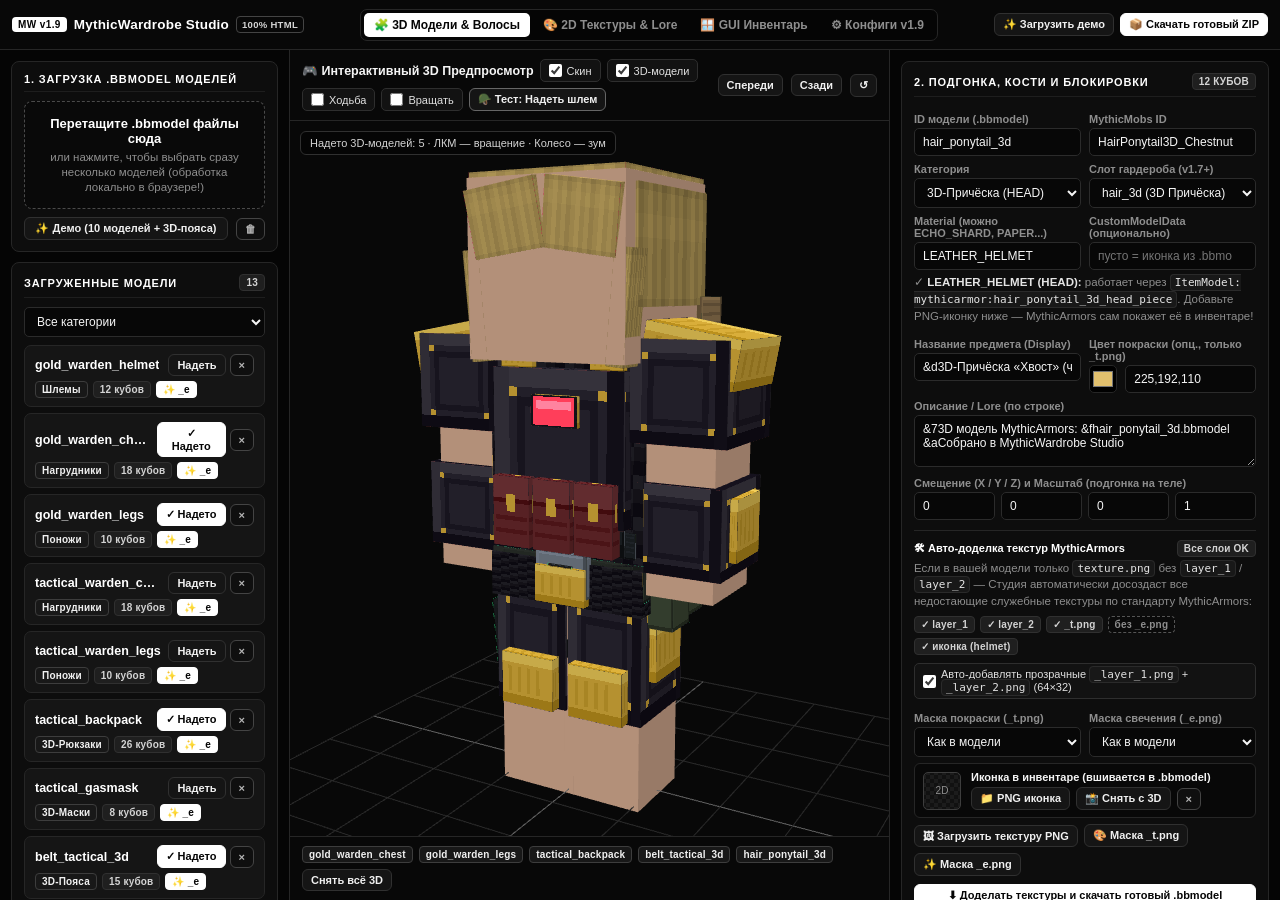
==== releases/MythicWardrobeStudio.html @ ac703e2a "Release MythicWardrobe v1.9.1 + Test Pack v1.8 + MythicWardrobe Studio v2.3 (GitHub Pages)" ====
<!DOCTYPE html>
<html lang="ru">
<head>
  <meta charset="UTF-8">
  <meta name="viewport" content="width=device-width, initial-scale=1.0">
  <title>MythicWardrobe Studio v2.2 — 3D .bbmodel, 3D-Волосы, 2D Скины и GUI Редактор (HTML Standalone)</title>
  <style>
:root {
  --bg: #050505;
  --panel: #0d0d0d;
  --panel-2: #151515;
  --panel-3: #1d1d1d;
  --border: #262626;
  --border-strong: #404040;
  --text: #f5f5f5;
  --muted: #8e8e8e;
  --accent: #ffffff;
  --accent-inv: #050505;
  --soft: #d4d4d4;
  --danger-bg: #1c1212;
  --danger-border: #666666;
  --radius: 8px;
}

* { box-sizing: border-box; }
html, body {
  margin: 0;
  padding: 0;
  height: 100%;
  background: var(--bg);
  color: var(--text);
  font-family: -apple-system, BlinkMacSystemFont, "Segoe UI", Roboto, Inter, sans-serif;
  font-size: 13px;
  overflow: hidden;
  -webkit-font-smoothing: antialiased;
}
body {
  display: flex;
  flex-direction: column;
  height: 100vh;
}

/* Top Header */
.topbar {
  min-height: 50px;
  background: #080808;
  border-bottom: 1px solid var(--border);
  display: flex;
  flex-wrap: wrap;
  align-items: center;
  justify-content: space-between;
  padding: 6px 12px;
  gap: 8px;
  flex-shrink: 0;
}
.brand {
  display: flex;
  align-items: center;
  gap: 7px;
  font-weight: 800;
  font-size: 13.5px;
  letter-spacing: 0.2px;
  white-space: nowrap;
  color: #ffffff;
}
.brand-badge {
  background: #ffffff;
  color: #050505;
  font-size: 10px;
  font-weight: 900;
  padding: 2px 6px;
  border-radius: 4px;
  letter-spacing: 0.4px;
}
.brand-offline {
  background: transparent;
  border: 1px solid #444444;
  color: #d4d4d4;
  font-size: 9.5px;
  font-weight: 700;
  padding: 2px 5px;
  border-radius: 4px;
  letter-spacing: 0.3px;
}
.tabs {
  display: flex;
  flex-wrap: wrap;
  gap: 3px;
  background: #050505;
  padding: 3px;
  border-radius: 7px;
  border: 1px solid var(--border);
}
.tab-btn {
  background: transparent;
  border: none;
  color: var(--muted);
  padding: 5px 10px;
  border-radius: 5px;
  cursor: pointer;
  font-weight: 600;
  font-size: 12px;
  transition: 0.14s;
  white-space: nowrap;
}
.tab-btn:hover { color: #ffffff; background: #141414; }
.tab-btn.active {
  background: #ffffff;
  color: #050505;
  font-weight: 800;
}

.topbar-actions { display: flex; align-items: center; gap: 6px; flex-wrap: wrap; }

/* Main 3-Column Workspace */
.workspace {
  flex: 1;
  min-height: 0;
  display: grid;
  grid-template-columns: 290px minmax(340px, 1fr) 390px;
  overflow: hidden;
}
.workspace.config-mode {
  grid-template-columns: 420px minmax(360px, 1fr);
}
.workspace.config-mode .pane-viewer {
  display: none;
}
.workspace.gui-mode {
  grid-template-columns: 270px minmax(470px, 1fr) 340px;
}
.pane {
  height: 100%;
  min-width: 0;
  overflow-y: auto;
  padding: 11px;
  border-right: 1px solid var(--border);
  background: var(--bg);
}
.pane:last-child { border-right: none; }
.pane-viewer {
  display: flex;
  flex-direction: column;
  padding: 0;
  overflow: hidden;
  background: #050505;
}

.workspace-tab { display: none; }
.workspace-tab.active { display: contents; }

@media (max-width: 1160px) {
  .workspace {
    grid-template-columns: 240px minmax(280px, 1fr) 320px;
  }
  .workspace.gui-mode {
    display: flex;
    flex-direction: column;
    overflow-y: auto;
  }
  .workspace.gui-mode .workspace-tab[data-tab-panel="gui"].active {
    display: grid;
    grid-template-columns: 1fr 1fr;
    grid-template-areas:
      "center center"
      "left right";
    height: auto;
    overflow: visible;
  }
  .workspace.gui-mode .pane {
    height: auto;
    overflow: visible;
    border-right: none;
    border-bottom: 1px solid var(--border);
  }
  .gui-pane-left { grid-area: left; border-right: 1px solid var(--border) !important; }
  .gui-pane-center { grid-area: center; }
  .gui-pane-right { grid-area: right; }
}
@media (max-width: 760px) {
  .workspace.gui-mode .workspace-tab[data-tab-panel="gui"].active {
    grid-template-columns: 1fr;
    grid-template-areas:
      "center"
      "right"
      "left";
  }
  .gui-pane-left { border-right: none !important; }
}

/* Cards & Headings */
.card {
  background: var(--panel);
  border: 1px solid var(--border);
  border-radius: var(--radius);
  padding: 11px 12px;
  margin-bottom: 10px;
}
.card-title {
  font-weight: 800;
  font-size: 11px;
  text-transform: uppercase;
  letter-spacing: 0.85px;
  color: #ffffff;
  margin: 0 0 9px 0;
  padding-bottom: 6px;
  border-bottom: 1px solid #1e1e1e;
  display: flex;
  align-items: center;
  justify-content: space-between;
  gap: 8px;
}
.hint {
  color: var(--muted);
  font-size: 11.5px;
  line-height: 1.45;
  margin: 4px 0 8px 0;
}
.hint b, .hint code { color: #e5e5e5; }
code {
  background: #181818;
  border: 1px solid #2a2a2a;
  padding: 1px 4px;
  border-radius: 4px;
  font-family: ui-monospace, SFMono-Regular, Menlo, Consolas, monospace;
  font-size: 11px;
}

/* Dropzone */
.dropzone {
  border: 1.5px dashed #4a4a4a;
  border-radius: var(--radius);
  padding: 14px 12px;
  text-align: center;
  cursor: pointer;
  background: #090909;
  transition: 0.15s;
  margin-bottom: 8px;
}
.dropzone:hover, .dropzone.dragover {
  border-color: #ffffff;
  background: #141414;
}
.dropzone strong { display: block; font-size: 13px; margin-bottom: 3px; color: #ffffff; }
.dropzone span { color: var(--muted); font-size: 11.5px; }

/* Buttons & Inputs — Crisp Monochrome */
.btn {
  background: var(--panel-2);
  color: #f0f0f0;
  border: 1px solid #303030;
  border-radius: 6px;
  padding: 6px 10px;
  font-size: 12px;
  font-weight: 600;
  cursor: pointer;
  transition: 0.14s;
  display: inline-flex;
  align-items: center;
  justify-content: center;
  gap: 5px;
}
.btn:hover { border-color: #ffffff; background: #222222; color: #ffffff; }
.btn:disabled { opacity: 0.35; cursor: not-allowed; }

.btn-primary, .btn-green {
  background: #ffffff;
  border-color: #ffffff;
  color: #050505;
  font-weight: 800;
}
.btn-primary:hover, .btn-green:hover {
  background: #dcdcdc;
  border-color: #dcdcdc;
  color: #050505;
}
.btn-amber {
  background: #1f1f1f;
  border: 1px solid #ffffff;
  color: #ffffff;
  font-weight: 700;
}
.btn-amber:hover {
  background: #ffffff;
  color: #050505;
}
.btn-danger {
  background: #0f0f0f;
  border-color: #444444;
  color: #b5b5b5;
}
.btn-danger:hover {
  background: #262626;
  border-color: #ffffff;
  color: #ffffff;
}
.btn-sm { padding: 4px 8px; font-size: 11px; }
.btn-block { width: 100%; }

input[type="text"], input[type="number"], select, textarea {
  width: 100%;
  background: #070707;
  color: #f5f5f5;
  border: 1px solid #2b2b2b;
  border-radius: 5px;
  padding: 6px 8px;
  font-size: 12px;
  font-family: inherit;
}
input:focus, select:focus, textarea:focus {
  outline: none;
  border-color: #ffffff;
  background: #0c0c0c;
}
input[type="range"] {
  accent-color: #ffffff;
}
textarea { resize: vertical; min-height: 52px; }
label.field-label {
  display: block;
  font-size: 11px;
  color: var(--muted);
  margin: 7px 0 3px 0;
  font-weight: 600;
}

.row { display: flex; gap: 8px; align-items: center; }
.row-wrap { display: flex; gap: 6px; flex-wrap: wrap; align-items: center; }
.grid-2 { display: grid; grid-template-columns: 1fr 1fr; gap: 8px; }
.grid-3 { display: grid; grid-template-columns: 1fr 1fr 1fr; gap: 6px; }
.grid-4 { display: grid; grid-template-columns: repeat(4, 1fr); gap: 6px; }

/* Model list items */
.model-item {
  background: var(--panel-2);
  border: 1px solid var(--border);
  border-radius: 7px;
  padding: 8px 10px;
  margin-bottom: 6px;
  cursor: pointer;
  transition: 0.14s;
}
.model-item:hover { border-color: #555555; background: #1a1a1a; }
.model-item.selected {
  border-color: #ffffff;
  background: #1c1c1c;
  box-shadow: inset 3px 0 0 #ffffff;
}
.model-item-top {
  display: flex;
  align-items: center;
  justify-content: space-between;
  gap: 6px;
}
.model-item-name {
  font-weight: 700;
  font-size: 12.5px;
  color: #ffffff;
  overflow: hidden;
  text-overflow: ellipsis;
  white-space: nowrap;
}
.model-meta {
  display: flex;
  gap: 5px;
  flex-wrap: wrap;
  margin-top: 5px;
}

/* Monochrome Tags */
.tag {
  display: inline-flex;
  align-items: center;
  padding: 2px 6px;
  border-radius: 4px;
  font-size: 10px;
  font-weight: 700;
  background: #1f1f1f;
  border: 1px solid #303030;
  color: #d4d4d4;
  letter-spacing: 0.2px;
}
.tag-head, .tag-chest, .tag-legs, .tag-feet {
  background: #181818;
  border-color: #3d3d3d;
  color: #f0f0f0;
}
.tag-tint, .tag-emis {
  background: #ffffff;
  border-color: #ffffff;
  color: #050505;
}
.tag-warn {
  background: #1f1f1f;
  border-color: #888888;
  color: #ffffff;
}
.tag-lock {
  background: #ffffff;
  border-color: #ffffff;
  color: #050505;
  font-weight: 800;
}
.tag-missing {
  background: #0a0a0a;
  border: 1px dashed #555555;
  color: #8e8e8e;
}

/* Texture Auto-Fixer Status Grid */
.tex-status-grid {
  display: flex;
  flex-wrap: wrap;
  gap: 5px;
  margin: 6px 0 8px 0;
}
.icon-preview-wrap {
  display: flex;
  align-items: center;
  gap: 10px;
  margin-top: 6px;
  padding: 7px 8px;
  background: #080808;
  border: 1px solid #262626;
  border-radius: 6px;
}
.icon-preview-box {
  width: 38px;
  height: 38px;
  border: 1px solid #3d3d3d;
  border-radius: 5px;
  background: repeating-conic-gradient(#1c1c1c 0% 25%, #111111 0% 50%) 50% / 8px 8px;
  display: flex;
  align-items: center;
  justify-content: center;
  overflow: hidden;
  flex-shrink: 0;
}
.icon-preview-box img {
  width: 32px;
  height: 32px;
  image-rendering: pixelated;
}

/* Bone mapping table */
.bone-row {
  display: grid;
  grid-template-columns: 1fr 22px 1.25fr 46px;
  align-items: center;
  gap: 6px;
  padding: 5px 0;
  border-bottom: 1px solid #1e1e1e;
  font-size: 11.5px;
}
.bone-row:last-child { border-bottom: none; }

/* Blocking editor chips (v1.8.0 Monochrome Inverted) */
.block-chip-grid {
  display: flex;
  flex-wrap: wrap;
  gap: 4px;
  margin-top: 6px;
}
.block-chip {
  display: inline-flex;
  align-items: center;
  gap: 4px;
  padding: 3px 7px;
  border-radius: 4px;
  border: 1px solid #2f2f2f;
  background: #0a0a0a;
  color: #9e9e9e;
  font-size: 10.5px;
  font-weight: 600;
  cursor: pointer;
  user-select: none;
  transition: 0.12s;
}
.block-chip:hover { border-color: #ffffff; color: #ffffff; }
.block-chip.active {
  background: #ffffff;
  border-color: #ffffff;
  color: #050505;
  font-weight: 800;
}
.block-chip.shortcut {
  border-style: dashed;
}
.block-chip.shortcut.active {
  background: #d4d4d4;
  border-style: solid;
  border-color: #ffffff;
  color: #050505;
}

/* Link / Combination Cards */
.link-card {
  background: #080808;
  border: 1px solid var(--border);
  border-radius: 7px;
  padding: 10px;
  margin-bottom: 8px;
}
.combo-preview-row {
  display: flex;
  align-items: center;
  justify-content: space-between;
  gap: 8px;
  padding: 6px 8px;
  background: var(--panel-2);
  border: 1px solid var(--border);
  border-radius: 6px;
  margin-top: 5px;
  font-size: 11.5px;
}
.combo-preview-row.active-preview {
  border-color: #ffffff;
  background: #202020;
}

/* 3D Viewer Panel */
.viewer-header {
  padding: 9px 12px;
  border-bottom: 1px solid var(--border);
  background: #080808;
  display: flex;
  align-items: center;
  justify-content: space-between;
  gap: 8px;
}
.viewer-stage {
  position: relative;
  flex: 1;
  min-height: 280px;
  background: radial-gradient(circle at 50% 42%, #171717 0%, #050505 100%);
}
#viewport3d {
  width: 100%;
  height: 100%;
  display: block;
  cursor: grab;
}
#viewport3d:active { cursor: grabbing; }
.viewer-overlay-badge {
  position: absolute;
  top: 10px;
  left: 10px;
  background: rgba(5,5,5,0.86);
  border: 1px solid #303030;
  border-radius: 6px;
  padding: 5px 9px;
  font-size: 11px;
  color: #d4d4d4;
  pointer-events: none;
  max-width: 92%;
}
.viewer-controls {
  padding: 9px 12px;
  border-top: 1px solid var(--border);
  background: #080808;
}
.toggle-chip {
  display: inline-flex;
  align-items: center;
  gap: 5px;
  padding: 4px 8px;
  border-radius: 5px;
  border: 1px solid #2e2e2e;
  background: #121212;
  color: #e0e0e0;
  font-size: 11px;
  cursor: pointer;
  user-select: none;
}
.toggle-chip input { margin: 0; accent-color: #ffffff; }

/* 2D Skin Editor Specifics */
.skin-layer-row {
  display: grid;
  grid-template-columns: 24px 1fr 124px 52px;
  gap: 5px;
  align-items: center;
  padding: 6px 7px;
  background: var(--panel-2);
  border: 1px solid var(--border);
  border-radius: 6px;
  margin-bottom: 5px;
}
.skin-layer-row.active-layer {
  border-color: #ffffff;
  background: #1e1e1e;
}
.skin-layer-row.locked-layer {
  border-style: dashed;
  border-color: #888888;
  background: repeating-linear-gradient(
    -45deg,
    #0e0e0e,
    #0e0e0e 6px,
    #171717 6px,
    #171717 12px
  );
}
.skin-layer-row.locked-layer select {
  opacity: 0.45;
}
.skin-rank {
  font-weight: 800;
  font-size: 11px;
  color: var(--muted);
  text-align: center;
}
.uv-preview-box {
  display: flex;
  gap: 12px;
  align-items: center;
}
#skin2dCanvas {
  width: 128px;
  height: 128px;
  image-rendering: pixelated;
  border: 1px solid #383838;
  border-radius: 5px;
  background: repeating-conic-gradient(#1f1f1f 0% 25%, #121212 0% 50%) 50% / 12px 12px;
}

/* Config Code Preview (Tab 3) */
.yaml-code {
  width: 100%;
  background: #050505;
  color: #e5e5e5;
  border: 1px solid #2b2b2b;
  border-radius: 6px;
  padding: 10px 12px;
  font-family: ui-monospace, SFMono-Regular, Menlo, Consolas, monospace;
  font-size: 11.5px;
  line-height: 1.5;
  white-space: pre;
  overflow-x: auto;
  margin: 0;
}

/* Status Toast */
.toast {
  position: fixed;
  bottom: 16px;
  left: 50%;
  transform: translateX(-50%);
  background: #ffffff;
  border: 1px solid #ffffff;
  color: #050505;
  padding: 9px 16px;
  border-radius: 6px;
  font-size: 12.5px;
  font-weight: 800;
  box-shadow: 0 10px 28px rgba(0,0,0,0.65);
  z-index: 9999;
  opacity: 0;
  pointer-events: none;
  transition: opacity 0.2s;
}
.toast.show { opacity: 1; }

/* Scrollbars */
::-webkit-scrollbar { width: 6px; height: 6px; }
::-webkit-scrollbar-track { background: transparent; }
::-webkit-scrollbar-thumb { background: #2c2c2c; border-radius: 3px; }
::-webkit-scrollbar-thumb:hover { background: #555555; }

/* ==================== v2.2: 3D HAIR PARTS & HELMET PREVIEW ==================== */
.hair-part-list {
  display: flex;
  flex-direction: column;
  gap: 4px;
  max-height: 175px;
  overflow-y: auto;
  padding: 5px;
  background: #060606;
  border: 1px solid #262626;
  border-radius: 6px;
  margin-top: 5px;
}
.hair-part-row {
  display: flex;
  align-items: center;
  justify-content: space-between;
  gap: 8px;
  padding: 4px 7px;
  border-radius: 4px;
  background: #101010;
  border: 1px solid #242424;
  font-size: 11px;
  cursor: pointer;
}
.hair-part-row:hover { border-color: #666666; }
.hair-part-row.is-hidden {
  background: #1b1b1b;
  border-color: #ffffff;
  color: #ffffff;
}
.hair-part-row code {
  font-size: 10.5px;
  color: #cfcfcf;
}
.hair-part-row.is-hidden code {
  color: #ffffff;
  text-decoration: line-through;
}

.helmet-test-toggle {
  border-color: #666666;
}
.helmet-test-toggle.active {
  background: #ffffff;
  color: #050505;
  border-color: #ffffff;
  font-weight: 800;
}

/* ==================== v2.3: VISUAL GUI INVENTORY EDITOR (TAB 4 + MC ASSETS) ==================== */
.gui-screen-list {
  display: flex;
  flex-direction: column;
  gap: 5px;
}
.gui-screen-pills {
  display: flex;
  flex-wrap: wrap;
  gap: 5px;
  margin-bottom: 10px;
}
.gui-screen-pill {
  padding: 5px 9px;
  border-radius: 5px;
  border: 1px solid #303030;
  background: #101010;
  color: #cccccc;
  font-size: 11px;
  font-weight: 700;
  cursor: pointer;
}
.gui-screen-pill:hover { border-color: #888888; color: #ffffff; }
.gui-screen-pill.active {
  background: #ffffff;
  color: #050505;
  border-color: #ffffff;
}
.gui-screen-btn {
  display: flex;
  align-items: center;
  justify-content: space-between;
  padding: 7px 9px;
  border-radius: 6px;
  border: 1px solid #282828;
  background: #0d0d0d;
  color: #cccccc;
  font-size: 11.5px;
  font-weight: 600;
  cursor: pointer;
  text-align: left;
}
.gui-screen-btn:hover { border-color: #777777; color: #ffffff; }
.gui-screen-btn.active {
  background: #ffffff;
  color: #050505;
  border-color: #ffffff;
  font-weight: 800;
}
.gui-screen-btn.active .tag {
  background: #050505;
  color: #ffffff;
  border-color: #050505;
}

.mc-inv-shell {
  background: #232323;
  border: 2px solid #555555;
  border-radius: 8px;
  padding: 12px 14px;
  box-shadow: inset 2px 2px 0 #3d3d3d, inset -2px -2px 0 #121212, 0 14px 32px rgba(0,0,0,0.7);
  max-width: 650px;
  width: 100%;
  margin: 0 auto;
}
.mc-inv-header {
  display: flex;
  flex-wrap: wrap;
  align-items: center;
  justify-content: space-between;
  gap: 8px;
  margin-bottom: 10px;
  padding-bottom: 8px;
  border-bottom: 1px solid #383838;
}
.mc-inv-title {
  font-size: 14px;
  font-weight: 800;
  color: #f5f5f5;
  font-family: ui-monospace, SFMono-Regular, Menlo, Consolas, monospace;
  text-shadow: 1px 1px 0 #000;
}
.mc-inv-grid {
  display: grid;
  grid-template-columns: repeat(9, minmax(0, 1fr));
  gap: 4px;
  background: #141414;
  padding: 6px;
  border-radius: 5px;
  border: 1px solid #0a0a0a;
}
.mc-slot {
  position: relative;
  aspect-ratio: 1 / 1;
  min-height: 46px;
  background: #2c2c2c;
  border: 1px solid #161616;
  box-shadow: inset 2px 2px 0 #181818, inset -2px -2px 0 #464646;
  border-radius: 3px;
  display: flex;
  flex-direction: column;
  align-items: center;
  justify-content: center;
  padding: 2px;
  cursor: pointer;
  user-select: none;
  transition: transform 0.08s, box-shadow 0.1s;
  overflow: hidden;
}
.mc-slot:hover {
  background: #3a3a3a;
  box-shadow: inset 2px 2px 0 #222222, inset -2px -2px 0 #6a6a6a, 0 0 0 1px #ffffff;
}
.mc-slot.selected {
  background: #3e3e3e;
  box-shadow: inset 0 0 0 2px #ffffff, 0 0 0 1px #ffffff;
  z-index: 2;
}
.mc-slot.kind-slot {
  background: #262626;
}
.mc-slot.kind-button {
  background: #2f2f2f;
}
.mc-slot.kind-decor {
  background: #242424;
}
.mc-slot.kind-empty {
  background: #1d1d1d;
}
.mc-slot-num {
  position: absolute;
  top: 2px;
  left: 3px;
  font-size: 8.5px;
  font-family: ui-monospace, monospace;
  color: rgba(255,255,255,0.45);
  text-shadow: 1px 1px 0 #000;
  pointer-events: none;
}
.mc-slot.selected .mc-slot-num { color: #ffffff; font-weight: 800; }
.mc-slot-cmd {
  position: absolute;
  top: 2px;
  right: 2px;
  font-size: 8px;
  font-weight: 800;
  padding: 0 3px;
  border-radius: 2px;
  background: #ffffff;
  color: #050505;
  pointer-events: none;
}
.mc-slot-img {
  width: 30px;
  height: 30px;
  image-rendering: pixelated;
  pointer-events: none;
  filter: drop-shadow(1px 1px 0 rgba(0,0,0,0.65));
}
.mc-slot-img.is-filler {
  width: 34px;
  height: 34px;
  opacity: 0.45;
  filter: none;
}
.mc-slot-img.is-glint {
  filter: drop-shadow(0 0 5px rgba(210,160,255,0.9)) drop-shadow(1px 1px 0 rgba(0,0,0,0.7));
}
.mc-slot-sprite-bg {
  position: absolute;
  width: 28px;
  height: 28px;
  image-rendering: pixelated;
  opacity: 0.25;
  pointer-events: none;
}
.mc-slot-icon {
  font-size: 16px;
  line-height: 1;
}
.mc-slot-label {
  position: absolute;
  bottom: 1px;
  left: 2px;
  right: 2px;
  text-align: center;
  font-size: 8px;
  font-weight: 700;
  color: #f0f0f0;
  background: rgba(0,0,0,0.62);
  border-radius: 2px;
  padding: 0 2px;
  overflow: hidden;
  text-overflow: ellipsis;
  white-space: nowrap;
  pointer-events: none;
}
.mc-slot-kind-dot {
  position: absolute;
  bottom: 2px;
  right: 2px;
  width: 5px;
  height: 5px;
  border-radius: 50%;
  pointer-events: none;
}
.kind-slot .mc-slot-kind-dot { background: #ffffff; }
.kind-button .mc-slot-kind-dot { background: #a3a3a3; }

/* Minecraft Tooltip Preview */
.mc-tooltip-box {
  margin-top: 9px;
  background: rgba(16, 0, 16, 0.94);
  border: 2px solid #5000ff;
  box-shadow: inset 0 0 0 1px #28007f, 0 6px 18px rgba(0,0,0,0.6);
  border-radius: 4px;
  padding: 7px 10px;
  font-family: ui-monospace, SFMono-Regular, Menlo, Consolas, monospace;
  font-size: 11.5px;
  line-height: 1.45;
  color: #f5f5f5;
  min-height: 44px;
}
.mc-tooltip-meta {
  font-size: 10px;
  color: #8e8e8e;
  margin-top: 3px;
  border-top: 1px solid #2b1d45;
  padding-top: 3px;
}

/* Minecraft Assets Picker Grid */
.mc-asset-picker {
  margin-top: 6px;
  padding: 7px;
  background: #060606;
  border: 1px solid #2e2e2e;
  border-radius: 6px;
}
.mc-asset-grid {
  display: grid;
  grid-template-columns: repeat(auto-fill, minmax(36px, 1fr));
  gap: 4px;
  max-height: 155px;
  overflow-y: auto;
  margin-top: 6px;
  padding-right: 2px;
}
.mc-asset-btn {
  width: 100%;
  aspect-ratio: 1 / 1;
  background: #181818;
  border: 1px solid #2d2d2d;
  border-radius: 4px;
  display: flex;
  align-items: center;
  justify-content: center;
  cursor: pointer;
  padding: 3px;
}
.mc-asset-btn:hover {
  border-color: #ffffff;
  background: #2b2b2b;
}
.mc-asset-btn.active {
  border-color: #ffffff;
  background: #ffffff;
}
.mc-asset-btn img {
  width: 24px;
  height: 24px;
  image-rendering: pixelated;
}
.gui-legend {
  display: flex;
  flex-wrap: wrap;
  gap: 8px;
  margin-top: 8px;
  font-size: 11px;
  color: #a0a0a0;
}
.gui-preview-card {
  margin-top: 12px;
  max-width: 650px;
  width: 100%;
  margin-left: auto;
  margin-right: auto;
}


</style>
</head>
<body>
  <!-- TOP NAVIGATION -->
  <header class="topbar">
    <div class="brand">
      <span class="brand-badge">MW v1.9</span>
      <span>MythicWardrobe Studio</span>
      <span class="brand-offline" title="Работает полностью в браузере без Python и без сервера!">100% HTML</span>
    </div>

    <div class="tabs">
      <button class="tab-btn active" data-tab="bbmodel">🧩 3D Модели &amp; Волосы</button>
      <button class="tab-btn" data-tab="skins">🎨 2D Текстуры &amp; Lore</button>
      <button class="tab-btn" data-tab="gui">🪟 GUI Инвентарь</button>
      <button class="tab-btn" data-tab="configs">⚙ Конфиги v1.9</button>
    </div>

    <div class="topbar-actions">
      <button class="btn btn-sm" id="btnLoadDemo" title="Загрузить все 10 демо .bbmodel (включая 3D-пояса) и 68 стартовых 2D-скинов (включая Костюм химзащиты)">✨ Загрузить демо</button>
      <button class="btn btn-green btn-sm" id="btnQuickExport">📦 Скачать готовый ZIP</button>
    </div>
  </header>

  <!-- MAIN WORKSPACE -->
  <main class="workspace" id="mainWorkspace">

    <!-- ==================== TAB 1: 3D BBMODEL COMBINER ==================== -->
    <div class="workspace-tab active" data-tab-panel="bbmodel">

      <!-- LEFT PANE: UPLOAD + MODEL LIBRARY -->
      <aside class="pane">
        <div class="card">
          <div class="card-title">1. Загрузка .bbmodel моделей</div>
          <div class="dropzone" id="bbDropzone">
            <strong>Перетащите .bbmodel файлы сюда</strong>
            <span>или нажмите, чтобы выбрать сразу несколько моделей (обработка локально в браузере!)</span>
            <input type="file" id="bbFileInput" accept=".bbmodel,.json" multiple hidden>
          </div>
          <div class="row">
            <button class="btn btn-sm btn-block" id="btnLoadDemo3d">✨ Демо (10 моделей + 3D-пояса)</button>
            <button class="btn btn-danger btn-sm" id="btnClear3d" title="Очистить список">🗑</button>
          </div>
        </div>

        <div class="card">
          <div class="card-title">
            <span>Загруженные модели</span>
            <span id="modelCountBadge" class="tag">0</span>
          </div>
          <div class="row" style="margin-bottom:8px">
            <select id="filterCategory">
              <option value="all">Все категории</option>
              <option value="helmets">Шлемы (HEAD)</option>
              <option value="mask_3d">3D-Маски / Очки (HEAD)</option>
              <option value="hair_3d">3D-Причёски (HEAD)</option>
              <option value="armor_chest">Нагрудники (CHEST)</option>
              <option value="backpack_3d">3D-Рюкзаки / Плащи (CHEST)</option>
              <option value="armor_legs">Поножи (LEGS)</option>
              <option value="belt_3d">3D-Пояса / Декор (LEGS)</option>
              <option value="armor_feet">Ботинки (FEET)</option>
            </select>
          </div>
          <div id="modelList">
            <div class="hint">Загрузите свои .bbmodel или нажмите «✨ Демо» — туда уже вшиты 3D-причёски, 3D-пояса (tactical / adventurer / chains), рюкзак, противогаз и броня!</div>
          </div>
        </div>
      </aside>

      <!-- CENTER PANE: SHARED 3D VIEWPORT (PLACEHOLDER, MOVED BY JS) -->
      <section class="pane pane-viewer" id="viewerMount3d"></section>

      <!-- RIGHT PANE: INSPECTOR + BLOCKS + CATEGORY LINKS + ZIP EXPORT -->
      <aside class="pane">
        <!-- INSPECTOR -->
        <div class="card" id="inspectorCard">
          <div class="card-title">
            <span>2. Подгонка, Кости и Блокировки</span>
            <span id="inspectorModelTag" class="tag">Не выбрано</span>
          </div>
          <div id="inspectorEmpty" class="hint">
            Выберите модель слева, чтобы настроить категорию, кости MythicArmors, смещение, описание, цвет и правила блокировки слотов (v1.8.0).
          </div>
          <div id="inspectorBody" style="display:none">
            <div class="grid-2">
              <div>
                <label class="field-label">ID модели (.bbmodel)</label>
                <input type="text" id="inpExportId" placeholder="gold_warden_chest">
              </div>
              <div>
                <label class="field-label">MythicMobs ID</label>
                <input type="text" id="inpMythicId" placeholder="GoldWardenChestplate">
              </div>
            </div>

            <div class="grid-2">
              <div>
                <label class="field-label">Категория</label>
                <select id="inpCategory">
                  <option value="helmets">Шлем (HEAD)</option>
                  <option value="mask_3d">3D-Маска / Очки (HEAD)</option>
                  <option value="hair_3d">3D-Причёска (HEAD)</option>
                  <option value="armor_chest">Нагрудник (CHEST)</option>
                  <option value="backpack_3d">3D-Рюкзак / Плащ (CHEST)</option>
                  <option value="armor_legs">Поножи (LEGS)</option>
                  <option value="belt_3d">3D-Пояс / Декор (LEGS)</option>
                  <option value="armor_feet">Ботинки (FEET)</option>
                </select>
              </div>
              <div>
                <label class="field-label">Слот гардероба (v1.7+)</label>
                <select id="inpWardrobeSlot">
                  <option value="">Стандартная броня</option>
                  <option value="mask_3d">mask_3d (3D Маска)</option>
                  <option value="hair_3d">hair_3d (3D Причёска)</option>
                  <option value="backpack_3d">backpack_3d (3D Рюкзак)</option>
                  <option value="belt_3d">belt_3d (3D Пояс / Декор)</option>
                  <option value="helmet_cosmetic">helmet_cosmetic</option>
                  <option value="chest_cosmetic">chest_cosmetic</option>
                  <option value="legs_cosmetic">legs_cosmetic</option>
                  <option value="boots_cosmetic">boots_cosmetic</option>
                </select>
              </div>
            </div>

            <div class="grid-2">
              <div>
                <label class="field-label">Material (можно ECHO_SHARD, PAPER...)</label>
                <input type="text" id="inpMaterial" list="materialPresets" placeholder="LEATHER_HELMET / ECHO_SHARD">
                <datalist id="materialPresets">
                  <option value="LEATHER_HELMET"></option>
                  <option value="LEATHER_CHESTPLATE"></option>
                  <option value="LEATHER_LEGGINGS"></option>
                  <option value="LEATHER_BOOTS"></option>
                  <option value="ECHO_SHARD"></option>
                  <option value="PAPER"></option>
                  <option value="CARVED_PUMPKIN"></option>
                </datalist>
              </div>
              <div>
                <label class="field-label">CustomModelData (опционально)</label>
                <input type="number" id="inpCustomModelData" min="1" step="1" placeholder="пусто = иконка из .bbmodel">
              </div>
            </div>
            <div id="materialHintBox" class="hint" style="margin:4px 0 6px"></div>

            <div class="grid-2">
              <div>
                <label class="field-label">Название предмета (Display)</label>
                <input type="text" id="inpDisplayName" placeholder="&6Золотой нагрудник">
              </div>
              <div>
                <label class="field-label">Цвет покраски (опц., только _t.png)</label>
                <div class="row">
                  <input type="color" id="inpColorPicker" value="#ffffff" style="width:36px;height:28px;padding:1px;border-radius:5px;border:1px solid var(--border);background:#000">
                  <input type="text" id="inpColorRgb" placeholder="пусто = родная цветная текстура">
                </div>
              </div>
            </div>

            <label class="field-label">Описание / Lore (по строке)</label>
            <textarea id="inpLore" placeholder="&7Кастомная 3D-модель MythicArmors&#10;&aСделано в MythicWardrobe Studio"></textarea>

            <label class="field-label">Смещение (X / Y / Z) и Масштаб (подгонка на теле)</label>
            <div class="grid-4">
              <input type="number" step="0.25" id="inpOffX" value="0" title="Смещение X">
              <input type="number" step="0.25" id="inpOffY" value="0" title="Смещение Y">
              <input type="number" step="0.25" id="inpOffZ" value="0" title="Смещение Z">
              <input type="number" step="0.05" min="0.2" max="3" id="inpScale" value="1" title="Масштаб">
            </div>

            <!-- AUTO-TEXTURES COMPLETION FOR RAW .bbmodel (layer_1, layer_2, _t, _e, icon!) -->
            <div style="margin-top:10px;padding-top:9px;border-top:1px solid var(--border)">
              <div class="row" style="justify-content:space-between">
                <label class="field-label" style="margin:0;color:#ffffff">🛠 Авто-доделка текстур MythicArmors</label>
                <span class="tag" id="texAutoBadge">Авто</span>
              </div>
              <div class="hint" style="margin:3px 0 5px">
                Если в вашей модели только <code>texture.png</code> без <code>layer_1</code> / <code>layer_2</code> — Студия автоматически досоздаст все недостающие служебные текстуры по стандарту MythicArmors:
              </div>
              <div id="texStatusGrid" class="tex-status-grid"></div>
              <label class="toggle-chip" style="display:flex;margin-bottom:6px">
                <input type="checkbox" id="chkAutoLayers" checked>
                <span>Авто-добавлять прозрачные <code>_layer_1.png</code> + <code>_layer_2.png</code> (64×32)</span>
              </label>
              <div class="grid-2">
                <div>
                  <label class="field-label">Маска покраски (_t.png)</label>
                  <select id="selAutoTint">
                    <option value="keep">Как в модели</option>
                    <option value="full">Вся текстура красится</option>
                    <option value="light_only">Только светлые пиксели</option>
                    <option value="none">Убрать _t.png</option>
                  </select>
                </div>
                <div>
                  <label class="field-label">Маска свечения (_e.png)</label>
                  <select id="selAutoEmissive">
                    <option value="keep">Как в модели</option>
                    <option value="bright_neon">Авто-свечение ярких</option>
                    <option value="none">Убрать _e.png</option>
                  </select>
                </div>
              </div>
              <div class="icon-preview-wrap">
                <div class="icon-preview-box" id="modelIconPreviewBox">
                  <span style="font-size:10px;color:var(--muted)">2D</span>
                </div>
                <div style="flex:1">
                  <div style="font-size:11px;font-weight:700;margin-bottom:4px">Иконка в инвентаре (вшивается в .bbmodel)</div>
                  <div class="row-wrap">
                    <button type="button" class="btn btn-sm" id="btnUploadIconPng">📁 PNG иконка</button>
                    <button type="button" class="btn btn-sm" id="btnCapture3dIcon" title="Снять прозрачный 32×32 рендер прямо с 3D-вьюпорта">📸 Снять с 3D</button>
                    <button type="button" class="btn btn-danger btn-sm" id="btnClearIconPng" title="Удалить иконку">×</button>
                    <input type="file" id="inpIconPngFile" accept="image/png,image/webp" hidden>
                  </div>
                </div>
              </div>
              <div class="row-wrap" style="margin-top:6px">
                <button type="button" class="btn btn-sm" id="btnUpload3dMainTex" title="Загрузить/заменить основную текстуру .bbmodel">🖼 Загрузить текстуру PNG</button>
                <button type="button" class="btn btn-sm" id="btnUpload3dTintTex" title="Загрузить маску покраски _t.png">🎨 Маска _t.png</button>
                <button type="button" class="btn btn-sm" id="btnUpload3dEmisTex" title="Загрузить маску свечения _e.png">✨ Маска _e.png</button>
                <input type="file" id="inp3dMainTexFile" accept="image/png,image/webp" hidden>
                <input type="file" id="inp3dTintTexFile" accept="image/png,image/webp" hidden>
                <input type="file" id="inp3dEmisTexFile" accept="image/png,image/webp" hidden>
              </div>
              <button type="button" class="btn btn-primary btn-sm btn-block" id="btnDownloadSingleBbmodel" style="margin-top:8px">
                ⬇ Доделать текстуры и скачать готовый .bbmodel
              </button>
            </div>

            <!-- v1.9.0 3D HAIR BINDING & PARTIAL HELMET HIDING -->
            <div id="hair3dPanel" style="margin-top:10px;padding-top:9px;border-top:1px solid var(--border);display:none">
              <div class="row" style="justify-content:space-between">
                <label class="field-label" style="margin:0;color:#ffffff">💇 3D-Волосы: привязка к 2D и шлемы (v1.9)</label>
                <span class="tag" id="hair3dPartBadge">0 скрыто</span>
              </div>
              <div class="hint" style="margin:3px 0 6px">
                Привяжите 3D-причёску к 2D-волосам (<code>hair-3d.yml</code>) и настройте полное или <b>частичное</b> скрытие при надевании шлема (например, убрать высокий хвост сзади, оставив передние пряди!).
              </div>
              <div class="grid-2">
                <div>
                  <label class="field-label">Привязать к 2D-волосам (PNG)</label>
                  <input type="text" id="inpHairBind2d" list="hair2dPresets" placeholder="напр. hair_blonde.png">
                  <datalist id="hair2dPresets">
                    <option value="hair_brown.png"></option>
                    <option value="hair_blonde.png"></option>
                    <option value="hair_black.png"></option>
                  </datalist>
                </div>
                <div>
                  <label class="field-label">Поведение при шлеме</label>
                  <select id="selHairHelmetMode">
                    <option value="SWAP_MODEL">SWAP_MODEL — Заменить на другую модель</option>
                    <option value="PARTIAL_MODEL">PARTIAL_MODEL — Обрезать части этой модели</option>
                    <option value="HIDE_ALL">HIDE_ALL — Скрыть целиком</option>
                    <option value="KEEP">KEEP — Не скрывать</option>
                  </select>
                </div>
              </div>
              <div id="hairSwapModelWrap" style="margin-top:6px;display:none">
                <label class="field-label">🔄 Другая 3D-модель при шлеме (выберите из загруженных или укажите MythicMobs ID ниже)</label>
                <select id="selHairSwapModel">
                  <option value="">— Указать вручную по MythicMobs ID —</option>
                </select>
              </div>
              <div class="grid-2">
                <div>
                  <label class="field-label">Список шлемов (режим)</label>
                  <select id="selHairListMode">
                    <option value="ALL">ALL — Любой шлем (кроме искл.)</option>
                    <option value="WHITELIST">WHITELIST — Только из списка</option>
                    <option value="BLACKLIST">BLACKLIST — Все, кроме списка</option>
                  </select>
                </div>
                <div>
                  <label class="field-label">MythicMobs ID модели под шлем</label>
                  <input type="text" id="inpHairPartialId" placeholder="LongHairUnderHelmet3D">
                </div>
              </div>
              <div class="grid-2">
                <div>
                  <label class="field-label">Шлемы (ID / *_HELMET / hat:*)</label>
                  <input type="text" id="inpHairHelmets" placeholder="GoldWardenHelmet, *_HELMET">
                </div>
                <div>
                  <label class="field-label">Исключения (не скрывать)</label>
                  <input type="text" id="inpHairExceptions" placeholder="CrownHelmet, hat:glasses.png">
                </div>
              </div>
              <div id="hairPartialPartsWrap" style="margin-top:6px">
                <div class="row" style="justify-content:space-between;margin-bottom:4px">
                  <label class="field-label" style="margin:0">Отметьте части, которые СКРЫВАТЬ под шлемом:</label>
                  <div class="row">
                    <button type="button" class="btn btn-sm" id="btnHairAutoMarkTail" title="Авто-выбрать хвост, макушку и резинку">⚡ Авто (хвост)</button>
                    <button type="button" class="btn btn-sm" id="btnHairClearParts" title="Снять все галочки">✕</button>
                  </div>
                </div>
                <div id="hairPartsList" class="hair-part-list"></div>
                <div class="row" style="margin-top:6px">
                  <button type="button" class="btn btn-sm btn-block" id="btnDownloadPartialHair">⬇ Скачать частичный .bbmodel (под шлем)</button>
                </div>
              </div>
            </div>

            <label class="field-label" style="margin-top:10px">Кости модели → кости MythicArmors</label>
            <div id="boneMappingTable"></div>

            <!-- v1.8.0 BLOCKING RULES FOR 3D MODEL -->
            <div style="margin-top:10px;padding-top:9px;border-top:1px solid var(--border)">
              <div class="row" style="justify-content:space-between">
                <label class="field-label" style="margin:0;color:#ffffff">🔒 Блокировка слоёв / слотов (v1.8.0)</label>
                <select id="inp3dBlockMode" style="width:130px;padding:3px 6px;font-size:11px">
                  <option value="UNEQUIP">UNEQUIP (Снять)</option>
                  <option value="PREVENT">PREVENT (Запрет)</option>
                  <option value="HIDE">HIDE (Скрыть)</option>
                </select>
              </div>
              <div class="hint" style="margin:3px 0 4px">Отметьте, какие слоты/слои блокирует этот 3D-предмет (попадёт в <code>Wardrobe.Blocks</code>):</div>
              <div id="blockChips3dShortcuts" class="block-chip-grid"></div>
              <div id="blockChips3dTargets" class="block-chip-grid"></div>
            </div>
          </div>
        </div>

        <!-- CATEGORY LINKS (COMBINATION GENERATOR) -->
        <div class="card">
          <div class="card-title">
            <span>3. Связки категорий (Скрещивание)</span>
            <button class="btn btn-sm" id="btnAddLink">+ Связка</button>
          </div>
          <div class="hint">
            Свяжите 2 или 3 категории (например <b>Поножи × 3D-Пояса</b> или <b>Нагрудники × Рюкзаки</b>). Студия прямо в браузере сгенерирует все комбо-`.bbmodel` с единым UV-атласом и <code>combo-overrides.yml</code>!
          </div>
          <div id="linksContainer"></div>
          <div id="comboPreviewList" style="margin-top:8px"></div>
        </div>

        <!-- EXPORT ZIP -->
        <div class="card">
          <div class="card-title">4. Экспорт готового ZIP-архива</div>
          <label class="field-label">Имя пака</label>
          <input type="text" id="inpPackName" value="my_wardrobe_pack">
          <div class="row-wrap" style="margin:8px 0">
            <label class="toggle-chip"><input type="checkbox" id="chkIncludeStandalone" checked> Одиночные .bbmodel</label>
            <label class="toggle-chip"><input type="checkbox" id="chkInclude2dInZip" checked> + 2D скины &amp; priority.yml</label>
            <label class="toggle-chip"><input type="checkbox" id="chkIncludeMenusInZip" checked> + GUI menus.yml</label>
            <label class="toggle-chip"><input type="checkbox" id="chkIncludeConfigInZip" checked> + Сниппет конфига v1.9</label>
          </div>
          <button class="btn btn-primary btn-block" id="btnExportFullZip">🚀 Собрать и скачать ZIP (офлайн)</button>
          <div id="exportReport" class="hint" style="margin-top:8px"></div>
        </div>
      </aside>
    </div>

    <!-- ==================== TAB 2: 2D SKIN FITTER & BLOCKING ==================== -->
    <div class="workspace-tab" data-tab-panel="skins">

      <!-- LEFT PANE: 2D SKIN LAYERS + PRIORITY + LIVE BLOCKING -->
      <aside class="pane">
        <div class="card">
          <div class="card-title">
            <span>2D Слои скина (15 категорий)</span>
            <span id="skinBlockedCountBadge" class="tag tag-lock" style="display:none">🔒 0</span>
          </div>
          <div class="row" style="margin-bottom:6px">
            <button class="btn btn-sm btn-block" id="btnLoadDemo2d">✨ 68 стартовых PNG</button>
            <select id="skinBodyType" style="width:110px">
              <option value="wide">Wide (4px)</option>
              <option value="slim">Slim (3px)</option>
            </select>
          </div>
          <div class="row" style="margin-bottom:8px">
            <button class="btn btn-amber btn-sm btn-block" id="btnTryHazmat">☣ Примерить Костюм химзащиты (v1.8)</button>
            <button class="btn btn-sm" id="btnReset2dLayers" title="Сбросить все слои">↺</button>
          </div>
          <div class="hint" style="margin-top:0">
            Слои идут <b>сверху вниз</b> (как в <code>priority.yml</code>). Если слой имеет блокировку 🔒 (как химзащита), конфликтующие слои подсвечиваются красным и скрываются на 3D-манекене!
          </div>
          <div id="skinLayersList"></div>
        </div>
      </aside>

      <!-- CENTER PANE: SHARED 3D VIEWPORT -->
      <section class="pane pane-viewer" id="viewerMount2d"></section>

      <!-- RIGHT PANE: UPLOAD & AUTO-FIT 2D SKIN + BLOCKS + EXPORT -->
      <aside class="pane">
        <div class="card">
          <div class="card-title">
            <span>Подгонка PNG на слой</span>
            <span id="activeSkinLayerTag" class="tag">Куртка / Костюм</span>
          </div>
          <div class="dropzone" id="skinDropzone">
            <strong>Перетащите PNG-скин или слой одежды</strong>
            <span>Любой формат: 64×64, старый 64×32, HD 128×128+ — подгонится мгновенно</span>
            <input type="file" id="skinFileInput" accept="image/png,image/webp,image/jpeg" hidden>
          </div>

          <div class="grid-2">
            <div>
              <label class="field-label">Вырезать зону тела</label>
              <select id="skinRegion">
                <option value="full">Весь скин (без вырезки)</option>
                <option value="head_all">Вся голова (внутр. + внеш.)</option>
                <option value="head_outer">Только внеш. голова (шапка/волосы)</option>
                <option value="head_inner">Только лицо / глаза</option>
                <option value="torso_arms">Торс + Рукава (куртка/костюм)</option>
                <option value="torso_only">Только торс (футболка)</option>
                <option value="arms_only">Только рукава / перчатки</option>
                <option value="waist_belt">Талия / Пояс (belt_skin v1.7)</option>
                <option value="legs">Штаны / ноги целиком</option>
                <option value="boots">Только ботинки (низ ног)</option>
                <option value="outer_only">Только 2-й слой (outer)</option>
              </select>
            </div>
            <div>
              <label class="field-label">Конвертер рук</label>
              <select id="skinArmConvert">
                <option value="keep">Не менять</option>
                <option value="to_slim">Wide (4px) → Slim (3px)</option>
                <option value="to_wide">Slim (3px) → Wide (4px)</option>
              </select>
            </div>
          </div>

          <div class="grid-3" style="margin-top:6px">
            <div>
              <label class="field-label">Оттенок: <span id="lblHue">0°</span></label>
              <input type="range" id="skinHue" min="-180" max="180" value="0">
            </div>
            <div>
              <label class="field-label">Насыщ.: <span id="lblSat">100%</span></label>
              <input type="range" id="skinSat" min="0" max="200" value="100">
            </div>
            <div>
              <label class="field-label">Яркость: <span id="lblVal">100%</span></label>
              <input type="range" id="skinVal" min="20" max="200" value="100">
            </div>
          </div>

          <div class="row" style="margin-top:6px">
            <input type="color" id="skinTintColor" value="#ffffff" style="width:36px;height:28px;padding:1px;border-radius:5px;border:1px solid var(--border);background:#000">
            <input type="range" id="skinTintStrength" min="0" max="100" value="0" style="flex:1">
            <span class="hint" style="margin:0;min-width:68px">Тинт <b id="lblTint">0%</b></span>
          </div>

          <div class="row" style="margin-top:8px">
            <input type="text" id="skinCustomName" placeholder="имя_файла.png (напр. hazmat_suit)">
            <button class="btn btn-primary btn-sm" id="btnApplySkinFit">✓ Применить</button>
          </div>
        </div>

        <!-- v2.2: 2D ITEM DISPLAY NAME, MATERIAL, CMD & LORE -->
        <div class="card">
          <div class="card-title">
            <span>📝 Название &amp; Lore 2D-предмета</span>
            <span id="skinMetaLayerTag" class="tag">jacket</span>
          </div>
          <div class="hint" style="margin-top:0">
            Задайте название, материал, CustomModelData и описание (<code>Lore</code>) для загруженной 2D-текстуры — попадёт напрямую в MythicMobs YAML при экспорте!
          </div>
          <div class="grid-2">
            <div>
              <label class="field-label">MythicMobs ID (опционально)</label>
              <input type="text" id="skinItemMythicId" placeholder="WardrobeCustomJacket">
            </div>
            <div>
              <label class="field-label">Название предмета (Display)</label>
              <input type="text" id="skinItemDisplay" placeholder="&fКожаная куртка">
            </div>
          </div>
          <div class="grid-2">
            <div>
              <label class="field-label">Material (PAPER / ECHO_SHARD...)</label>
              <input type="text" id="skinItemMaterial" list="materialPresets" value="PAPER" placeholder="PAPER">
            </div>
            <div>
              <label class="field-label">CustomModelData (опционально)</label>
              <input type="number" id="skinItemCmd" min="1" step="1" placeholder="пусто = без CMD">
            </div>
          </div>
          <label class="field-label">Описание / Lore (каждая строка — отдельный пункт)</label>
          <textarea id="skinItemLore" placeholder="&7Стильный 2D-слой одежды&#10;&fНаденьте в гардеробе (/wardrobe)"></textarea>
        </div>

        <!-- v1.8.0 BLOCKING EDITOR FOR ACTIVE 2D LAYER -->
        <div class="card">
          <div class="card-title">
            <span>🔒 Блокировка других слоёв (v1.8.0)</span>
            <select id="skinBlockMode" style="width:128px;padding:3px 6px;font-size:11px">
              <option value="UNEQUIP">UNEQUIP (Снять)</option>
              <option value="PREVENT">PREVENT (Запрет)</option>
              <option value="HIDE">HIDE (Скрыть)</option>
            </select>
          </div>
          <div class="hint" style="margin-top:0">
            Настройте для текущего слоя <b id="skinBlockLayerLabel">Куртка / Костюм</b>: какие слои/слоты он блокирует (пример: химзащита в <code>jacket</code> блокирует штаны, пояс, футболку, перчатки, носки, ботинки, маску и шапку!).
          </div>
          <div class="row-wrap" style="margin-bottom:6px">
            <button class="btn btn-sm" id="btnPresetHazmatBlocks">☣ Пресет Химзащита</button>
            <button class="btn btn-sm" id="btnPresetSuitBlocks">🧥 Пресет Комбинезон</button>
            <button class="btn btn-danger btn-sm" id="btnClearSkinBlocks">✕ Очистить</button>
          </div>
          <div id="blockChips2dShortcuts" class="block-chip-grid"></div>
          <div id="blockChips2dTargets" class="block-chip-grid"></div>
        </div>

        <div class="card">
          <div class="card-title">Итоговая 2D-развёртка 64×64</div>
          <div class="uv-preview-box">
            <canvas id="skin2dCanvas" width="64" height="64"></canvas>
            <div style="flex:1">
              <div class="hint" style="margin-top:0">
                Сборка с учётом <code>priority.yml</code>, авто-очистки outer-зон (<code>clear-outer-regions</code>) и активных блокировок <b>v1.8.0</b>!
              </div>
              <button class="btn btn-sm btn-block" id="btnDownloadSkinPng" style="margin-bottom:6px">⬇ Скачать скин 64×64 PNG</button>
              <button class="btn btn-green btn-sm btn-block" id="btnExport2dZip">📦 Скачать ZIP (2D + Blocks + priority.yml)</button>
            </div>
          </div>
        </div>
      </aside>
    </div>

    <!-- ==================== TAB 4: VISUAL GUI INVENTORY EDITOR (menus.yml) ==================== -->
    <div class="workspace-tab" data-tab-panel="gui">

      <!-- LEFT PANE: SCREEN SELECTOR & LAYOUT SETTINGS -->
      <aside class="pane gui-pane-left">
        <div class="card">
          <div class="card-title">
            <span>1. Экраны меню (menus.yml)</span>
            <button class="btn btn-sm" id="btnGuiResetAll" title="Сбросить к стандартному шаблону">↺ Сброс</button>
          </div>
          <div class="grid-2" style="margin-bottom:6px">
            <div>
              <label class="field-label">Режим по умолчанию</label>
              <select id="guiDefaultMode">
                <option value="TABBED">TABBED (Вкладки)</option>
                <option value="UNIFIED">UNIFIED (Общее)</option>
                <option value="PER_SLOT">PER_SLOT (Узкие)</option>
              </select>
            </div>
            <div>
              <label class="field-label">При кнопке «Назад» (если нет команды)</label>
              <select id="guiBackFallback">
                <option value="INVENTORY">Открыть Инвентарь (INVENTORY)</option>
                <option value="CLOSE">Закрыть меню (CLOSE)</option>
              </select>
            </div>
          </div>
          <label class="field-label">Команда «Назад» (опц., пусто = открыть инвентарь)</label>
          <input type="text" id="guiBackCmd" value="" placeholder="пусто = Инвентарь; или menu / dm open" style="margin-bottom:8px">
          <div id="guiScreenList" class="gui-screen-list"></div>
        </div>

        <div class="card">
          <div class="card-title">2. Заголовок, Размер и Заполнитель</div>
          <label class="field-label">Название меню (title — MiniMessage или &amp;-коды)</label>
          <input type="text" id="guiScreenTitle" placeholder="&8Гардероб &7▪ &f<section>">

          <div class="grid-2">
            <div>
              <label class="field-label">Размер (ряды: 1–6)</label>
              <select id="guiScreenRows">
                <option value="1">1 ряд (9 слотов)</option>
                <option value="2">2 ряда (18 слотов)</option>
                <option value="3">3 ряда (27 слотов)</option>
                <option value="4">4 ряда (36 слотов)</option>
                <option value="5">5 рядов (45 слотов)</option>
                <option value="6">6 рядов (54 слота)</option>
              </select>
            </div>
            <div>
              <label class="field-label">Заполнитель (Filler)</label>
              <label class="toggle-chip" style="height:31px;justify-content:center">
                <input type="checkbox" id="guiFillerEnabled" checked> Включён
              </label>
            </div>
          </div>

          <div class="grid-2">
            <div>
              <label class="field-label">Material заполнителя</label>
              <input type="text" id="guiFillerMat" list="guiMaterialPresets" value="BLACK_STAINED_GLASS_PANE">
            </div>
            <div>
              <label class="field-label">CustomModelData фона</label>
              <input type="number" id="guiFillerCmd" min="1" step="1" placeholder="опционально">
            </div>
          </div>
          <div class="grid-2">
            <div>
              <label class="field-label">ItemModel фона (1.21.4+)</label>
              <input type="text" id="guiFillerItemModel" placeholder="mypack:gui_filler">
            </div>
            <div>
              <label class="field-label">Название фона</label>
              <input type="text" id="guiFillerName" value=" " placeholder="пробел = пусто">
            </div>
          </div>
          <label class="toggle-chip" style="margin-top:8px;display:flex">
            <input type="checkbox" id="guiShowIndicators">
            <span>Индикатор надетых предметов (<code>show-equipped-indicators</code>)</span>
          </label>
        </div>

        <datalist id="guiMaterialPresets"></datalist>
      </aside>

      <!-- CENTER PANE: INTERACTIVE MINECRAFT INVENTORY GRID + MC TOOLTIP + LIVE YAML -->
      <section class="pane gui-pane-center" style="background:#050505">
        <div class="mc-inv-shell">
          <div id="guiScreenPills" class="gui-screen-pills"></div>
          <div class="mc-inv-header">
            <div class="mc-inv-title" id="guiPreviewTitle">Гардероб</div>
            <div class="row-wrap">
              <span class="tag" id="guiGridSizeTag">3×9 (27)</span>
              <button class="btn btn-sm" id="btnGuiCopyYml">📋 Копировать</button>
              <button class="btn btn-primary btn-sm" id="btnGuiDownloadYml">⬇ Скачать menus.yml</button>
            </div>
          </div>
          <div id="guiInvGrid" class="mc-inv-grid"></div>
          <div id="guiTooltipBox" class="mc-tooltip-box">Наведите или нажмите на любой слот инвентаря</div>
          <div class="gui-legend">
            <span>✓ Вшиты <b>149 официальных текстур Minecraft 1.21.4</b> · Клик по слоту → настройка материала, <code>CustomModelData</code>, <code>Lore</code> и действия справа</span>
          </div>
        </div>

        <div class="card gui-preview-card">
          <div class="card-title">
            <span>Предпросмотр plugins/MythicWardrobe/menus.yml</span>
            <button class="btn btn-sm" data-copy-target="guiLiveMenusYml">📋 Копировать</button>
          </div>
          <pre class="yaml-code" id="guiLiveMenusYml" style="max-height:240px;overflow-y:auto"></pre>
        </div>
      </section>

      <!-- RIGHT PANE: SELECTED CELL INSPECTOR + MINECRAFT ASSETS PICKER -->
      <aside class="pane gui-pane-right">
        <div class="card">
          <div class="card-title">
            <span>3. Настройка ячейки</span>
            <span class="tag" id="guiSelectedSlotBadge">Слот #11</span>
          </div>
          <div class="hint" style="margin-top:0">
            Назначьте слот гардероба (со своей иконкой пустого слота + <code>CustomModelData</code>), кнопку действия или декор.
          </div>

          <label class="field-label">Тип ячейки</label>
          <select id="guiCellKind">
            <option value="empty">Пустая (заполнитель / фон)</option>
            <option value="slot">Слот гардероба (Wardrobe Slot + пустая иконка)</option>
            <option value="button">Кнопка действия (Назад / Инвентарь / Закрыть / Команда)</option>
            <option value="decor">Декоративный / кастомный предмет (DECOR)</option>
          </select>

          <!-- SLOT-SPECIFIC -->
          <div id="guiCellSlotGroup" style="display:none;margin-top:6px">
            <label class="field-label">Слот гардероба (из slots.yml)</label>
            <select id="guiCellWardrobeSlot"></select>
            <div class="hint">Ниже настраивается <b>иконка ПУСТОГО слота</b> (<code>empty-slots:</code> в <code>menus.yml</code>).</div>
          </div>

          <!-- BUTTON-SPECIFIC -->
          <div id="guiCellButtonGroup" style="display:none;margin-top:6px">
            <label class="field-label">Действие кнопки (action)</label>
            <select id="guiCellAction"></select>
            <div id="guiCellSectionRow" style="display:none">
              <label class="field-label">Целевая секция (section)</label>
              <select id="guiCellSection">
                <option value="HEAD">HEAD (Голова)</option>
                <option value="CHEST">CHEST (Торс)</option>
                <option value="LEGS">LEGS (Ноги / Пояса)</option>
                <option value="FEET">FEET (Ботинки)</option>
              </select>
            </div>
            <div id="guiCellCommandRow" style="display:none">
              <label class="field-label">Команда (без /, напр. dm open main)</label>
              <input type="text" id="guiCellCommand" placeholder="menu">
            </div>
          </div>

          <!-- SHARED ICON FIELDS (EMPTY SLOT / BUTTON / DECOR) -->
          <div id="guiCellIconGroup" style="display:none;margin-top:6px;padding-top:8px;border-top:1px solid var(--border)">
            <div class="grid-2">
              <div>
                <label class="field-label">Material (Minecraft)</label>
                <input type="text" id="guiCellMat" list="guiMaterialPresets" value="PAPER">
              </div>
              <div>
                <label class="field-label">CustomModelData</label>
                <input type="number" id="guiCellCmd" min="1" step="1" placeholder="напр. 5001">
              </div>
            </div>

            <!-- MINECRAFT ASSETS VISUAL PICKER -->
            <div class="mc-asset-picker">
              <div class="row" style="justify-content:space-between;margin-bottom:4px">
                <span style="font-size:11px;font-weight:700;color:#ffffff">🧱 Ассеты Minecraft (149 текстур)</span>
                <span class="tag" id="guiMcAssetCount">149</span>
              </div>
              <input type="text" id="guiMcAssetSearch" placeholder="Поиск: helmet, glass, sword, dye, echo...">
              <div id="guiMcAssetGrid" class="mc-asset-grid"></div>
            </div>

            <div class="grid-2" style="margin-top:6px">
              <div>
                <label class="field-label">ItemModel (1.21.4+)</label>
                <input type="text" id="guiCellItemModel" placeholder="mypack:slot_helmet">
              </div>
              <div>
                <label class="field-label">Цвет (кожа, #RRGGBB)</label>
                <input type="text" id="guiCellColor" placeholder="#ffffff (опц.)">
              </div>
            </div>
            <label class="field-label">Название предмета (name)</label>
            <input type="text" id="guiCellName" placeholder="&fПустой слот: Шлем">

            <label class="field-label">Описание / Lore (по строке)</label>
            <textarea id="guiCellLore" placeholder="&7Перетащите предмет сюда&#10;&8Поддержка &amp; и MiniMessage"></textarea>

            <div class="row-wrap" style="margin-top:7px">
              <label class="toggle-chip"><input type="checkbox" id="guiCellGlint"> Свечение (glint)</label>
              <label class="toggle-chip"><input type="checkbox" id="guiCellHideTip"> Скрыть tooltip</label>
            </div>

            <div class="icon-preview-wrap" style="margin-top:8px">
              <div class="icon-preview-box" id="guiCellPreviewImgBox">
                <span style="font-size:10px;color:var(--muted)">PNG</span>
              </div>
              <div style="flex:1">
                <div style="font-size:11px;font-weight:700;margin-bottom:4px">Своя PNG иконка (для CMD превью)</div>
                <div class="row-wrap">
                  <button type="button" class="btn btn-sm" id="btnGuiUploadCellImg">📁 Загрузить PNG</button>
                  <button type="button" class="btn btn-danger btn-sm" id="btnGuiClearCellImg">×</button>
                  <input type="file" id="inpGuiCellImgFile" accept="image/png,image/webp" hidden>
                </div>
              </div>
            </div>
          </div>

          <div class="row" style="margin-top:10px">
            <button type="button" class="btn btn-danger btn-sm btn-block" id="btnGuiClearCell">🗑 Очистить ячейку (сделать фоном)</button>
          </div>
        </div>
      </aside>
    </div>

    <!-- ==================== TAB 3: v1.7 / v1.8 / v1.9 CONFIG STUDIO ==================== -->
    <div class="workspace-tab" data-tab-panel="configs">

      <!-- LEFT PANE: INTERACTIVE CONTROLS -->
      <aside class="pane">
        <div class="card">
          <div class="card-title">1. Инвентарь не закрывается при смене скина (v1.7)</div>
          <div class="hint">Настройки для <code>plugins/MythicWardrobe/config.yml</code> — решают закрытие GUI при пакете обновления скина SkinsRestorer.</div>
          <label class="toggle-chip" style="margin-bottom:6px;display:flex">
            <input type="checkbox" id="cfgDeferGui" checked>
            <span><code>defer-apply-while-gui-open: true</code> (применять после закрытия GUI)</span>
          </label>
          <label class="toggle-chip" style="margin-bottom:6px;display:flex">
            <input type="checkbox" id="cfgReopenGui" checked>
            <span><code>auto-reopen-gui-after-skin-apply: true</code> (переоткрывать меню если скин применился внутри GUI)</span>
          </label>
          <div class="grid-2">
            <div>
              <label class="field-label">Задержка дебаунса (тики)</label>
              <input type="number" id="cfgDebounceTicks" value="8" min="0" max="60">
            </div>
            <div>
              <label class="field-label">Задержка переоткрытия (тики)</label>
              <input type="number" id="cfgReopenTicks" value="2" min="1" max="20">
            </div>
          </div>
        </div>

        <div class="card">
          <div class="card-title">2. Кнопка «Назад» и режим меню (v1.7)</div>
          <div class="grid-2">
            <div>
              <label class="field-label">Режим меню (menu.mode)</label>
              <select id="cfgMenuMode">
                <option value="TABBED">TABBED (1 меню + вкладки)</option>
                <option value="UNIFIED">UNIFIED (Всё сразу)</option>
                <option value="PER_SLOT">PER_SLOT (4 узких 1-рядных)</option>
              </select>
            </div>
            <div>
              <label class="field-label">Команда «Назад» (back-command)</label>
              <input type="text" id="cfgBackCommand" value="menu" placeholder="пусто = просто закрыть">
            </div>
          </div>
          <div class="hint">В подменю <code>BACK</code> возвращает на главный экран гардероба, а с главного экрана выполняет указанную команду (например <code>dm open main</code> или <code>menu</code>).</div>
        </div>

        <div class="card">
          <div class="card-title">3. Система блокировок по умолчанию (v1.8)</div>
          <div class="grid-2">
            <div>
              <label class="field-label">Режим по умолчанию</label>
              <select id="cfgDefaultBlockMode">
                <option value="UNEQUIP">UNEQUIP (Снять конфликты)</option>
                <option value="PREVENT">PREVENT (Запретить надевать)</option>
                <option value="HIDE">HIDE (Скрыть, но не снимать)</option>
              </select>
            </div>
            <div>
              <label class="field-label">Иконка замка в GUI</label>
              <input type="text" id="cfgLockMaterial" value="RED_STAINED_GLASS_PANE">
            </div>
          </div>
          <label class="toggle-chip" style="margin-top:8px;display:flex">
            <input type="checkbox" id="cfgInheritClearOuter" checked>
            <span><code>inherit-clear-outer-regions: true</code> (химзащита сама очистит 2-й слой штанов/шапки)</span>
          </label>
        </div>

        <div class="card">
          <div class="card-title">4. Конструктор костюма с блокировкой (v1.8)</div>
          <div class="grid-2">
            <div>
              <label class="field-label">MythicMobs ID</label>
              <input type="text" id="cfgSuitId" value="WardrobeHazmatSuit">
            </div>
            <div>
              <label class="field-label">Слот-носитель</label>
              <select id="cfgSuitSlot">
                <option value="jacket">jacket (Куртка / Костюм)</option>
                <option value="pants">pants (Штаны)</option>
                <option value="hat">hat (Шапка)</option>
                <option value="chest_cosmetic">chest_cosmetic (3D Нагрудник)</option>
                <option value="helmet_cosmetic">helmet_cosmetic (3D Шлем)</option>
              </select>
            </div>
          </div>
          <div class="grid-2">
            <div>
              <label class="field-label">Display Name</label>
              <input type="text" id="cfgSuitDisplay" value="&eКостюм химзащиты &7[Цельный костюм]">
            </div>
            <div>
              <label class="field-label">2D Текстура (PNG)</label>
              <input type="text" id="cfgSuitTexture" value="hazmat_suit.png">
            </div>
          </div>
          <div class="grid-2">
            <div>
              <label class="field-label">BlockMode</label>
              <select id="cfgSuitMode">
                <option value="UNEQUIP">UNEQUIP</option>
                <option value="PREVENT">PREVENT</option>
                <option value="HIDE">HIDE</option>
              </select>
            </div>
            <div>
              <label class="field-label">Блокируемые слои (через запятую)</label>
              <input type="text" id="cfgSuitBlocks" value="undershirt, pants, belt_skin, gloves, socks, boots_skin, mask_skin, hat">
            </div>
          </div>
        </div>
      </aside>

      <!-- RIGHT PANE: LIVE YAML OUTPUTS + COPY BUTTONS -->
      <aside class="pane">
        <div class="card">
          <div class="card-title">
            <span>plugins/MythicWardrobe/config.yml (фрагмент v1.7–v1.8)</span>
            <button class="btn btn-sm" data-copy-target="outConfigYml">📋 Копировать</button>
          </div>
          <pre class="yaml-code" id="outConfigYml"></pre>
        </div>

        <div class="card">
          <div class="card-title">
            <span>plugins/MythicWardrobe/menus.yml (кнопка «Назад» + слот пояса)</span>
            <button class="btn btn-sm" data-copy-target="outMenusYml">📋 Копировать</button>
          </div>
          <pre class="yaml-code" id="outMenusYml"></pre>
        </div>

        <div class="card">
          <div class="card-title">
            <span>plugins/MythicWardrobe/hair-3d.yml (v1.9 — автопривязка 3D-волос и шлемы)</span>
            <button class="btn btn-sm" data-copy-target="outHair3dYml">📋 Копировать</button>
          </div>
          <pre class="yaml-code" id="outHair3dYml"></pre>
        </div>

        <div class="card">
          <div class="card-title">
            <span>MythicMobs YAML + items.yml + Команда /wardrobe block</span>
            <button class="btn btn-sm" data-copy-target="outSuitYml">📋 Копировать</button>
          </div>
          <pre class="yaml-code" id="outSuitYml"></pre>
        </div>
      </aside>
    </div>

  </main>

  <!-- SHARED 3D VIEWER TEMPLATE -->
  <div id="sharedViewerRoot" style="display:none">
    <div class="viewer-header">
      <div class="row-wrap">
        <strong style="font-size:12.5px">🎮 Интерактивный 3D Предпросмотр</strong>
        <label class="toggle-chip"><input type="checkbox" id="chkShowMannequin" checked> Скин</label>
        <label class="toggle-chip"><input type="checkbox" id="chkShowArmor" checked> 3D-модели</label>
        <label class="toggle-chip"><input type="checkbox" id="chkWalkAnim"> Ходьба</label>
        <label class="toggle-chip"><input type="checkbox" id="chkAutoRotate"> Вращать</label>
        <button type="button" class="btn btn-sm helmet-test-toggle" id="btnToggleTestHelmet" title="Примерить шлем поверх 3D-причёски и проверить HIDE_ALL / PARTIAL_MODEL (скрытие хвоста и т.д.)">🪖 Тест: Надеть шлем</button>
      </div>
      <div class="row">
        <button class="btn btn-sm" id="btnViewFront">Спереди</button>
        <button class="btn btn-sm" id="btnViewBack">Сзади</button>
        <button class="btn btn-sm" id="btnViewReset">↺</button>
      </div>
    </div>
    <div class="viewer-stage">
      <canvas id="viewport3d"></canvas>
      <div class="viewer-overlay-badge" id="viewerBadge">ЛКМ — вращение · Колесо — зум · ПКМ — панорама</div>
    </div>
    <div class="viewer-controls">
      <div class="row-wrap" style="justify-content:space-between">
        <div class="row-wrap" id="equippedChips">
          <span class="hint" style="margin:0">Выберите модель или комбо-связку для примерки на 3D-манекене</span>
        </div>
        <button class="btn btn-sm" id="btnClearEquipped">Снять всё 3D</button>
      </div>
    </div>
  </div>

  <div class="toast" id="toast"></div>

  <script>
/**
 * MythicWardrobe Studio — Zero-Dependency WebGL 1.0 Minecraft & BBModel 3D Renderer
 * Supports:
 *   - 64x64 Minecraft Skins (Wide 4px & Slim 3px arms, Inner + Outer 2nd layer)
 *   - Real .bbmodel cubes with per-face UV mapping, pivot rotations (ZYX), bone rigging
 *   - MythicArmors _t.png live RGB tinting & _e.png emissive glow
 *   - Smooth orbit camera (drag rotate, scroll zoom, right-drag pan, presets)
 *   - Walk animation proving bone rigging works on arms/legs/head/body!
 */
(function (global) {
  "use strict";

  const DEG = Math.PI / 180;

  const BONE_PIVOTS = {
    head:       [0, 24, 0],
    body:       [0, 24, 0],
    right_arm:  [5, 22, 0],
    left_arm:   [-5, 22, 0],
    waist:      [0, 12, 0],
    right_leg:  [2, 12, 0],
    left_leg:   [-2, 12, 0],
    right_foot: [2, 12, 0],
    left_foot:  [-2, 12, 0],
  };

  // --- Minimal 4x4 Column-Major Matrix Math ---
  function mat4Identity() {
    return new Float32Array([1,0,0,0, 0,1,0,0, 0,0,1,0, 0,0,0,1]);
  }
  function mat4Mul(a, b) {
    const o = new Float32Array(16);
    for (let c = 0; c < 4; c++) {
      for (let r = 0; r < 4; r++) {
        o[c * 4 + r] =
          a[0 * 4 + r] * b[c * 4 + 0] +
          a[1 * 4 + r] * b[c * 4 + 1] +
          a[2 * 4 + r] * b[c * 4 + 2] +
          a[3 * 4 + r] * b[c * 4 + 3];
      }
    }
    return o;
  }
  function mat4Perspective(fovRad, aspect, near, far) {
    const f = 1.0 / Math.tan(fovRad / 2);
    const nf = 1.0 / (near - far);
    return new Float32Array([
      f / aspect, 0, 0, 0,
      0, f, 0, 0,
      0, 0, (far + near) * nf, -1,
      0, 0, 2 * far * near * nf, 0,
    ]);
  }
  function mat4LookAt(eye, target, up) {
    let zx = eye[0] - target[0], zy = eye[1] - target[1], zz = eye[2] - target[2];
    let zl = Math.hypot(zx, zy, zz) || 1;
    zx /= zl; zy /= zl; zz /= zl;
    let xx = up[1] * zz - up[2] * zy;
    let xy = up[2] * zx - up[0] * zz;
    let xz = up[0] * zy - up[1] * zx;
    let xl = Math.hypot(xx, xy, xz) || 1;
    xx /= xl; xy /= xl; xz /= xl;
    const yx = zy * xz - zz * xy;
    const yy = zz * xx - zx * xz;
    const yz = zx * xy - zy * xx;
    return new Float32Array([
      xx, yx, zx, 0,
      xy, yy, zy, 0,
      xz, yz, zz, 0,
      -(xx * eye[0] + xy * eye[1] + xz * eye[2]),
      -(yx * eye[0] + yy * eye[1] + yz * eye[2]),
      -(zx * eye[0] + zy * eye[1] + zz * eye[2]),
      1,
    ]);
  }
  function mat4Translate(x, y, z) {
    const m = mat4Identity();
    m[12] = x; m[13] = y; m[14] = z;
    return m;
  }
  function mat4RotX(rad) {
    const c = Math.cos(rad), s = Math.sin(rad);
    return new Float32Array([1,0,0,0, 0,c,s,0, 0,-s,c,0, 0,0,0,1]);
  }
  function mat4RotY(rad) {
    const c = Math.cos(rad), s = Math.sin(rad);
    return new Float32Array([c,0,-s,0, 0,1,0,0, s,0,c,0, 0,0,0,1]);
  }
  function mat4RotZ(rad) {
    const c = Math.cos(rad), s = Math.sin(rad);
    return new Float32Array([c,s,0,0, -s,c,0,0, 0,0,1,0, 0,0,0,1]);
  }

  function rotatePointEulerZYX(pt, origin, rotDeg) {
    if (!rotDeg || (rotDeg[0] === 0 && rotDeg[1] === 0 && rotDeg[2] === 0)) return pt;
    let x = pt[0] - origin[0];
    let y = pt[1] - origin[1];
    let z = pt[2] - origin[2];
    const rx = (rotDeg[0] || 0) * DEG;
    const ry = (rotDeg[1] || 0) * DEG;
    const rz = (rotDeg[2] || 0) * DEG;
    if (rx !== 0) {
      const c = Math.cos(rx), s = Math.sin(rx);
      const ny = y * c - z * s, nz = y * s + z * c;
      y = ny; z = nz;
    }
    if (ry !== 0) {
      const c = Math.cos(ry), s = Math.sin(ry);
      const nx = x * c + z * s, nz = -x * s + z * c;
      x = nx; z = nz;
    }
    if (rz !== 0) {
      const c = Math.cos(rz), s = Math.sin(rz);
      const nx = x * c - y * s, ny = x * s + y * c;
      x = nx; y = ny;
    }
    return [x + origin[0], y + origin[1], z + origin[2]];
  }

  function appendBoxGeometry(arr, from, to, facesUV, texW, texH, origin, rotDeg, inflate, isEmissiveFlag) {
    const inf = inflate || 0;
    const x0 = Math.min(from[0], to[0]) - inf;
    const y0 = Math.min(from[1], to[1]) - inf;
    const z0 = Math.min(from[2], to[2]) - inf;
    const x1 = Math.max(from[0], to[0]) + inf;
    const y1 = Math.max(from[1], to[1]) + inf;
    const z1 = Math.max(from[2], to[2]) + inf;
    const orig = origin || [(x0 + x1) * 0.5, (y0 + y1) * 0.5, (z0 + z1) * 0.5];

    // 6 faces matching Blockbench coordinate convention (Front = North / -Z, Right = +X)
    const faceDefs = {
      north: { n: [0, 0, -1], pts: [[x1,y1,z0], [x0,y1,z0], [x0,y0,z0], [x1,y0,z0]] },
      south: { n: [0, 0,  1], pts: [[x0,y1,z1], [x1,y1,z1], [x1,y0,z1], [x0,y0,z1]] },
      east:  { n: [1, 0,  0], pts: [[x1,y1,z1], [x1,y1,z0], [x1,y0,z0], [x1,y0,z1]] },
      west:  { n: [-1,0,  0], pts: [[x0,y1,z0], [x0,y1,z1], [x0,y0,z1], [x0,y0,z0]] },
      up:    { n: [0, 1,  0], pts: [[x1,y1,z1], [x0,y1,z1], [x0,y1,z0], [x1,y1,z0]] },
      down:  { n: [0,-1,  0], pts: [[x1,y0,z0], [x0,y0,z0], [x0,y0,z1], [x1,y0,z1]] },
    };

    const invW = 1.0 / Math.max(1, texW);
    const invH = 1.0 / Math.max(1, texH);

    for (const dir of Object.keys(faceDefs)) {
      const f = facesUV[dir];
      if (!f) continue;
      const uv = Array.isArray(f) ? f : f.uv;
      if (!uv || uv.length < 4) continue;
      if (Math.abs(uv[2] - uv[0]) < 1e-5 || Math.abs(uv[3] - uv[1]) < 1e-5) continue;

      const u1 = uv[0] * invW, v1 = uv[1] * invH;
      const u2 = uv[2] * invW, v2 = uv[3] * invH;
      let uvs = [[u1, v1], [u2, v1], [u2, v2], [u1, v2]];

      // Optional Blockbench per-face UV rotation (0, 90, 180, 270)
      const frot = (!Array.isArray(f) && f.rotation) ? ((f.rotation % 360) + 360) % 360 : 0;
      if (frot === 90) uvs = [uvs[3], uvs[0], uvs[1], uvs[2]];
      else if (frot === 180) uvs = [uvs[2], uvs[3], uvs[0], uvs[1]];
      else if (frot === 270) uvs = [uvs[1], uvs[2], uvs[3], uvs[0]];

      const fd = faceDefs[dir];
      const pts = fd.pts.map(p => rotatePointEulerZYX(p, orig, rotDeg));
      const nrm = rotatePointEulerZYX(fd.n, [0, 0, 0], rotDeg);
      const nl = Math.hypot(nrm[0], nrm[1], nrm[2]) || 1;
      const nx = nrm[0] / nl, ny = nrm[1] / nl, nz = nrm[2] / nl;

      // Two triangles: (0,1,2) and (0,2,3)
      const idxs = [0, 1, 2, 0, 2, 3];
      for (const i of idxs) {
        arr.push(
          pts[i][0], pts[i][1], pts[i][2],
          nx, ny, nz,
          uvs[i][0], uvs[i][1],
          isEmissiveFlag ? 1.0 : 0.0
        );
      }
    }
  }

  // Standard 64x64 Minecraft Skin UV helpers: box at texture origin (tx, ty) of pixel dimensions (w, h, d)
  function mcBoxUVs(tx, ty, w, h, d) {
    return {
      up:    [tx + d,         ty,     tx + d + w,         ty + d],
      down:  [tx + d + w,     ty + d, tx + d + 2 * w,     ty],
      east:  [tx,             ty + d, tx + d,             ty + d + h],
      north: [tx + d,         ty + d, tx + d + w,         ty + d + h],
      west:  [tx + d + w,     ty + d, tx + 2 * d + w,     ty + d + h],
      south: [tx + 2 * d + w, ty + d, tx + 2 * d + 2 * w, ty + d + h],
    };
  }

  function buildMinecraftPlayerMeshes(slim, showOuter) {
    const armW = slim ? 3 : 4;
    const byBone = {
      head: [], body: [], right_arm: [], left_arm: [], right_leg: [], left_leg: [],
    };
    // Inner body
    appendBoxGeometry(byBone.head,      [-4, 24, -4], [4, 32, 4],        mcBoxUVs(0, 0, 8, 8, 8),       64, 64);
    appendBoxGeometry(byBone.body,      [-4, 12, -2], [4, 24, 2],        mcBoxUVs(16, 16, 8, 12, 4),    64, 64);
    appendBoxGeometry(byBone.right_arm, [4, 12, -2],  [4 + armW, 24, 2], mcBoxUVs(40, 16, armW, 12, 4), 64, 64);
    appendBoxGeometry(byBone.left_arm,  [-4 - armW, 12, -2], [-4, 24, 2], mcBoxUVs(32, 48, armW, 12, 4), 64, 64);
    appendBoxGeometry(byBone.right_leg, [0, 0, -2],   [4, 12, 2],        mcBoxUVs(0, 16, 4, 12, 4),     64, 64);
    appendBoxGeometry(byBone.left_leg,  [-4, 0, -2],  [0, 12, 2],        mcBoxUVs(16, 48, 4, 12, 4),    64, 64);

    // Outer 2nd skin layer
    if (showOuter) {
      appendBoxGeometry(byBone.head,      [-4, 24, -4], [4, 32, 4],         mcBoxUVs(32, 0, 8, 8, 8),       64, 64, null, null, 0.48);
      appendBoxGeometry(byBone.body,      [-4, 12, -2], [4, 24, 2],         mcBoxUVs(16, 32, 8, 12, 4),     64, 64, null, null, 0.26);
      appendBoxGeometry(byBone.right_arm, [4, 12, -2],  [4 + armW, 24, 2],  mcBoxUVs(40, 32, armW, 12, 4),  64, 64, null, null, 0.26);
      appendBoxGeometry(byBone.left_arm,  [-4 - armW, 12, -2], [-4, 24, 2], mcBoxUVs(48, 48, armW, 12, 4),  64, 64, null, null, 0.26);
      appendBoxGeometry(byBone.right_leg, [0, 0, -2],   [4, 12, 2],         mcBoxUVs(0, 32, 4, 12, 4),      64, 64, null, null, 0.26);
      appendBoxGeometry(byBone.left_leg,  [-4, 0, -2],  [0, 12, 2],         mcBoxUVs(0, 48, 4, 12, 4),      64, 64, null, null, 0.26);
    }
    return byBone;
  }

  function makeDefaultMannequinCanvas() {
    const c = document.createElement("canvas");
    c.width = 64; c.height = 64;
    const ctx = c.getContext("2d");
    // Clean neutral studio mannequin texture (subtle shading + face features)
    ctx.fillStyle = "#c8b9a6"; ctx.fillRect(0, 0, 32, 16);
    // Subtle hair cap & eyes
    ctx.fillStyle = "#5c4a3e"; ctx.fillRect(8, 8, 8, 2); ctx.fillRect(0, 8, 8, 2); ctx.fillRect(16, 8, 16, 3); ctx.fillRect(8, 0, 8, 8);
    ctx.fillStyle = "#ffffff"; ctx.fillRect(9, 11, 2, 1); ctx.fillRect(13, 11, 2, 1);
    ctx.fillStyle = "#3a6ea5"; ctx.fillRect(10, 11, 1, 1); ctx.fillRect(13, 11, 1, 1);
    ctx.fillStyle = "#a78c78"; ctx.fillRect(11, 13, 2, 1);
    // Neutral studio gray shirt & pants
    ctx.fillStyle = "#6c7689"; ctx.fillRect(16, 16, 24, 16);
    ctx.fillStyle = "#7a8599"; ctx.fillRect(40, 16, 16, 16); ctx.fillRect(32, 48, 16, 16);
    ctx.fillStyle = "#c8b9a6"; ctx.fillRect(40, 26, 16, 6); ctx.fillRect(32, 58, 16, 6);
    ctx.fillStyle = "#485163"; ctx.fillRect(0, 16, 16, 16); ctx.fillRect(16, 48, 16, 16);
    ctx.fillStyle = "#2d3340"; ctx.fillRect(0, 29, 16, 3); ctx.fillRect(16, 61, 16, 3);
    return c;
  }

  const VS_SRC = `
    attribute vec3 aPos;
    attribute vec3 aNorm;
    attribute vec2 aUv;
    attribute float aEmis;
    uniform mat4 uProj;
    uniform mat4 uView;
    uniform mat4 uModel;
    varying vec3 vNorm;
    varying vec2 vUv;
    varying float vEmis;
    void main() {
      gl_Position = uProj * uView * uModel * vec4(aPos, 1.0);
      vNorm = mat3(uModel) * aNorm;
      vUv = aUv;
      vEmis = aEmis;
    }
  `;

  const FS_SRC = `
    precision mediump float;
    uniform sampler2D uTex;
    uniform float uAlphaCutoff;
    varying vec3 vNorm;
    varying vec2 vUv;
    varying float vEmis;
    void main() {
      vec4 col = texture2D(uTex, vUv);
      if (col.a < uAlphaCutoff) discard;
      vec3 n = normalize(vNorm);
      float light1 = max(dot(n, normalize(vec3(0.45, 0.78, -0.52))), 0.0);
      float light2 = max(dot(n, normalize(vec3(-0.55, 0.35, 0.72))), 0.0);
      float shade = clamp(0.56 + light1 * 0.44 + light2 * 0.18, 0.48, 1.08);
      vec3 rgb = mix(col.rgb * shade, col.rgb * 1.15, vEmis);
      gl_FragColor = vec4(rgb, col.a);
    }
  `;

  const LINE_VS = `
    attribute vec3 aPos;
    attribute vec3 aCol;
    uniform mat4 uProj;
    uniform mat4 uView;
    varying vec3 vCol;
    void main() {
      gl_Position = uProj * uView * vec4(aPos, 1.0);
      vCol = aCol;
    }
  `;
  const LINE_FS = `
    precision mediump float;
    varying vec3 vCol;
    void main() { gl_FragColor = vec4(vCol, 1.0); }
  `;

  class Studio3DViewer {
    constructor(canvas) {
      this.canvas = canvas;
      this.gl = canvas.getContext("webgl", { alpha: true, antialias: true, preserveDrawingBuffer: true })
             || canvas.getContext("experimental-webgl", { alpha: true, antialias: true });
      this.yaw = -0.52;
      this.pitch = 0.18;
      this.dist = 56;
      this.targetY = 17;
      this.autoSpin = false;
      this.walkAnim = false;
      this.showPlayer = true;
      this.showArmor = true;
      this.showOuterSkin = true;
      this.showGrid = true;
      this.showBones = false;
      this.slim = false;
      this.t = 0;

      this.playerMeshes = {};
      this.playerTex = null;
      this.bbDrawList = []; // [{bone, buffer, vertexCount, tex, emissiveBuffer, emissiveCount, emissiveTex}]
      this.gridBuffer = null;
      this.gridCount = 0;
      this.boneGizmoBuffer = null;
      this.boneGizmoCount = 0;

      if (this.gl) {
        this._initGL();
        this._rebuildPlayerGeometry();
        this.setSkinCanvas(makeDefaultMannequinCanvas());
        this._bindPointer();
        this._startLoop();
      }
    }

    _compile(type, src) {
      const gl = this.gl;
      const sh = gl.createShader(type);
      gl.shaderSource(sh, src);
      gl.compileShader(sh);
      return sh;
    }

    _createProg(vs, fs) {
      const gl = this.gl;
      const p = gl.createProgram();
      gl.attachShader(p, this._compile(gl.VERTEX_SHADER, vs));
      gl.attachShader(p, this._compile(gl.FRAGMENT_SHADER, fs));
      gl.linkProgram(p);
      return p;
    }

    _initGL() {
      const gl = this.gl;
      this.prog = this._createProg(VS_SRC, FS_SRC);
      this.loc = {
        aPos: gl.getAttribLocation(this.prog, "aPos"),
        aNorm: gl.getAttribLocation(this.prog, "aNorm"),
        aUv: gl.getAttribLocation(this.prog, "aUv"),
        aEmis: gl.getAttribLocation(this.prog, "aEmis"),
        uProj: gl.getUniformLocation(this.prog, "uProj"),
        uView: gl.getUniformLocation(this.prog, "uView"),
        uModel: gl.getUniformLocation(this.prog, "uModel"),
        uTex: gl.getUniformLocation(this.prog, "uTex"),
        uAlphaCutoff: gl.getUniformLocation(this.prog, "uAlphaCutoff"),
      };
      this.lineProg = this._createProg(LINE_VS, LINE_FS);
      this.lineLoc = {
        aPos: gl.getAttribLocation(this.lineProg, "aPos"),
        aCol: gl.getAttribLocation(this.lineProg, "aCol"),
        uProj: gl.getUniformLocation(this.lineProg, "uProj"),
        uView: gl.getUniformLocation(this.lineProg, "uView"),
      };

      gl.enable(gl.DEPTH_TEST);
      gl.depthFunc(gl.LEQUAL);
      gl.enable(gl.BLEND);
      gl.blendFunc(gl.SRC_ALPHA, gl.ONE_MINUS_SRC_ALPHA);

      // Floor monochrome studio grid
      const lines = [];
      for (let i = -16; i <= 16; i += 4) {
        const col = i === 0 ? [0.38, 0.38, 0.38] : [0.16, 0.16, 0.16];
        lines.push(i, 0, -16, ...col, i, 0, 16, ...col);
        lines.push(-16, 0, i, ...col, 16, 0, i, ...col);
      }
      // Crisp white "FRONT (-Z)" arrow on floor so user always sees front vs back!
      lines.push(0, 0.05, -10, 0.92, 0.92, 0.92, 0, 0.05, -16, 0.92, 0.92, 0.92);
      lines.push(-2, 0.05, -13.5, 0.92, 0.92, 0.92, 0, 0.05, -16, 0.92, 0.92, 0.92);
      lines.push(2, 0.05, -13.5, 0.92, 0.92, 0.92, 0, 0.05, -16, 0.92, 0.92, 0.92);

      this.gridBuffer = gl.createBuffer();
      gl.bindBuffer(gl.ARRAY_BUFFER, this.gridBuffer);
      gl.bufferData(gl.ARRAY_BUFFER, new Float32Array(lines), gl.STATIC_DRAW);
      this.gridCount = lines.length / 6;

      // Bone pivot crosshairs
      const giz = [];
      for (const [bname, pv] of Object.entries(BONE_PIVOTS)) {
        const s = 2.2;
        giz.push(pv[0]-s, pv[1], pv[2], 1,0.35,0.35, pv[0]+s, pv[1], pv[2], 1,0.35,0.35);
        giz.push(pv[0], pv[1]-s, pv[2], 0.35,1,0.5, pv[0], pv[1]+s, pv[2], 0.35,1,0.5);
        giz.push(pv[0], pv[1], pv[2]-s, 0.35,0.65,1, pv[0], pv[1], pv[2]+s, 0.35,0.65,1);
      }
      this.boneGizmoBuffer = gl.createBuffer();
      gl.bindBuffer(gl.ARRAY_BUFFER, this.boneGizmoBuffer);
      gl.bufferData(gl.ARRAY_BUFFER, new Float32Array(giz), gl.STATIC_DRAW);
      this.boneGizmoCount = giz.length / 6;
    }

    _uploadTexture(sourceCanvasOrImage) {
      const gl = this.gl;
      const tex = gl.createTexture();
      gl.bindTexture(gl.TEXTURE_2D, tex);
      gl.texParameteri(gl.TEXTURE_2D, gl.TEXTURE_MIN_FILTER, gl.NEAREST);
      gl.texParameteri(gl.TEXTURE_2D, gl.TEXTURE_MAG_FILTER, gl.NEAREST);
      gl.texParameteri(gl.TEXTURE_2D, gl.TEXTURE_WRAP_S, gl.CLAMP_TO_EDGE);
      gl.texParameteri(gl.TEXTURE_2D, gl.TEXTURE_WRAP_T, gl.CLAMP_TO_EDGE);
      gl.texImage2D(gl.TEXTURE_2D, 0, gl.RGBA, gl.RGBA, gl.UNSIGNED_BYTE, sourceCanvasOrImage);
      return tex;
    }

    _rebuildPlayerGeometry() {
      const gl = this.gl;
      if (!gl) return;
      for (const m of Object.values(this.playerMeshes)) {
        if (m.buffer) gl.deleteBuffer(m.buffer);
      }
      this.playerMeshes = {};
      const byBone = buildMinecraftPlayerMeshes(this.slim, this.showOuterSkin);
      for (const [bone, verts] of Object.entries(byBone)) {
        if (!verts.length) continue;
        const buf = gl.createBuffer();
        gl.bindBuffer(gl.ARRAY_BUFFER, buf);
        gl.bufferData(gl.ARRAY_BUFFER, new Float32Array(verts), gl.STATIC_DRAW);
        this.playerMeshes[bone] = { buffer: buf, count: verts.length / 9 };
      }
    }

    setSlim(slim) {
      if (this.slim !== !!slim) {
        this.slim = !!slim;
        this._rebuildPlayerGeometry();
      }
    }

    setShowOuterSkin(show) {
      if (this.showOuterSkin !== !!show) {
        this.showOuterSkin = !!show;
        this._rebuildPlayerGeometry();
      }
    }

    setSkinCanvas(canvas) {
      if (!this.gl) return;
      if (this.playerTex) this.gl.deleteTexture(this.playerTex);
      this.playerTex = this._uploadTexture(canvas);
    }

    setViewPreset(preset) {
      if (preset === "front") { this.yaw = 0.0; this.pitch = 0.14; }
      else if (preset === "back") { this.yaw = Math.PI; this.pitch = 0.16; }
      else if (preset === "side") { this.yaw = Math.PI * 0.5; this.pitch = 0.14; }
      else if (preset === "head") { this.yaw = -0.4; this.pitch = 0.12; this.dist = 28; this.targetY = 27.5; return; }
      else { this.yaw = -0.52; this.pitch = 0.18; }
      this.dist = 56;
      this.targetY = 17;
    }

    /**
     * Load an array of BBModel preview layers:
     *   [{ bbmodel, boneMap, offset: [dx,dy,dz], scale, colorRgb: "R,G,B" | null, slotFilter: null|"HEAD"|... }]
     */
    async setBBModelLayers(layers) {
      const gl = this.gl;
      if (!gl) return;
      // Cleanup old GPU resources
      for (const item of this.bbDrawList) {
        if (item.buffer) gl.deleteBuffer(item.buffer);
        if (item.tex) gl.deleteTexture(item.tex);
      }
      this.bbDrawList = [];
      if (!layers || !layers.length) return;

      const loadImage = (src) => new Promise((resolve) => {
        if (!src) return resolve(null);
        const im = new Image();
        im.onload = () => resolve(im);
        im.onerror = () => resolve(null);
        im.src = src;
      });

      const SLOT_BONES = {
        HEAD: ["head"],
        CHEST: ["body", "right_arm", "left_arm"],
        LEGS: ["waist", "right_leg", "left_leg"],
        FEET: ["right_foot", "left_foot"],
      };

      for (const layer of layers) {
        const bb = layer.bbmodel;
        if (!bb || !Array.isArray(bb.elements)) continue;
        const textures = bb.textures || [];
        const loadedImgs = await Promise.all(textures.map(t => loadImage(t.source)));

        // Map tint (_t) & emissive (_e) companion images
        const findCompanion = (baseName, suffix) => {
          const stem = (baseName || "").toLowerCase().replace(/\.png$/, "");
          for (let i = 0; i < textures.length; i++) {
            const ts = (textures[i].name || "").toLowerCase().replace(/\.png$/, "");
            if (ts === stem + suffix) return loadedImgs[i];
          }
          for (let i = 0; i < textures.length; i++) {
            const ts = (textures[i].name || "").toLowerCase().replace(/\.png$/, "");
            if (ts.endsWith(suffix) && !(suffix === "_e" && ts.endsWith("_t_e"))) return loadedImgs[i];
          }
          return null;
        };

        // Parse optional tint RGB
        let tintRGB = null;
        if (layer.colorRgb) {
          const parts = String(layer.colorRgb).split(",").map(v => parseInt(v.trim(), 10));
          if (parts.length === 3 && parts.every(n => !isNaN(n))) tintRGB = parts;
        }

        // Pre-bake GPU textures per texture index (applying _t tint if set!)
        const gpuTextures = [];
        const gpuEmissive = [];
        for (let i = 0; i < textures.length; i++) {
          const img = loadedImgs[i];
          if (!img) { gpuTextures.push(null); gpuEmissive.push(null); continue; }
          const c = document.createElement("canvas");
          c.width = img.width; c.height = img.height;
          const ctx = c.getContext("2d");
          ctx.drawImage(img, 0, 0);

          const tintImg = findCompanion(textures[i].name, "_t");
          if (tintImg && tintRGB) {
            const tc = document.createElement("canvas");
            tc.width = c.width; tc.height = c.height;
            const tctx = tc.getContext("2d");
            tctx.drawImage(tintImg, 0, 0, c.width, c.height);
            const mainData = ctx.getImageData(0, 0, c.width, c.height);
            const tintData = tctx.getImageData(0, 0, c.width, c.height);
            const md = mainData.data, td = tintData.data;
            for (let p = 0; p < md.length; p += 4) {
              if (td[p + 3] > 10 && md[p + 3] > 0) {
                md[p]     = (md[p]     * tintRGB[0]) >> 8;
                md[p + 1] = (md[p + 1] * tintRGB[1]) >> 8;
                md[p + 2] = (md[p + 2] * tintRGB[2]) >> 8;
              }
            }
            ctx.putImageData(mainData, 0, 0);
          }
          gpuTextures.push(this._uploadTexture(c));

          const emisImg = findCompanion(textures[i].name, "_e");
          gpuEmissive.push(emisImg ? this._uploadTexture(emisImg) : null);
        }

        // Build cube -> original group lookup
        const cubeToGroup = {};
        const walkOutliner = (node, topName) => {
          if (typeof node === "string") {
            cubeToGroup[node] = topName || "(root)";
          } else if (node && typeof node === "object") {
            const nm = topName || node.name || "group";
            (node.children || []).forEach(ch => walkOutliner(ch, nm));
          }
        };
        (bb.outliner || []).forEach(n => walkOutliner(n, null));

        const boneMap = layer.boneMap || {};
        const off = layer.offset || [0, 0, 0];
        const sc = Number(layer.scale || 1.0) || 1.0;
        const allowed = layer.slotFilter && SLOT_BONES[layer.slotFilter] ? new Set(SLOT_BONES[layer.slotFilter]) : null;
        const stripKws = (layer.stripKeywords || []).map(k => k.toLowerCase()).filter(Boolean);
        const excludeUuids = new Set(layer.excludeCubeUuids || []);

        const resW = (bb.resolution && bb.resolution.width) || 64;
        const resH = (bb.resolution && bb.resolution.height) || 64;

        // Group vertices by (bone, texIndex)
        const buckets = new Map();
        for (const el of bb.elements) {
          if (!el || !el.from || !el.to) continue;
          if (excludeUuids.has(el.uuid)) continue;
          const elNameLow = (el.name || "").toLowerCase();
          if (stripKws.some(kw => elNameLow.includes(kw))) continue;

          const origGroup = cubeToGroup[el.uuid] || "(root)";
          let bone = boneMap[origGroup] || (BONE_PIVOTS[origGroup] ? origGroup : "body");
          if (!BONE_PIVOTS[bone]) bone = "body";
          if (allowed && !allowed.has(bone)) continue;

          const pv = BONE_PIVOTS[bone];
          const xf = (p) => [
            pv[0] + (p[0] - pv[0]) * sc + off[0],
            pv[1] + (p[1] - pv[1]) * sc + off[1],
            pv[2] + (p[2] - pv[2]) * sc + off[2],
          ];
          const fr = xf(el.from);
          const to = xf(el.to);
          const orig = xf(el.origin || pv);

          // Split faces by texture index
          const facesByTex = new Map();
          for (const [dir, face] of Object.entries(el.faces || {})) {
            if (!face || !face.uv) continue;
            let tidx = typeof face.texture === "number" ? face.texture : 0;
            if (tidx < 0 || tidx >= gpuTextures.length) tidx = 0;
            if (!facesByTex.has(tidx)) facesByTex.set(tidx, {});
            facesByTex.get(tidx)[dir] = face;
          }

          for (const [tidx, fobj] of facesByTex.entries()) {
            const key = `${bone}::${tidx}`;
            if (!buckets.has(key)) buckets.set(key, { bone, tidx, verts: [], emisVerts: [] });
            const b = buckets.get(key);
            appendBoxGeometry(b.verts, fr, to, fobj, resW, resH, orig, el.rotation, (el.inflate || 0) * sc, false);
            if (gpuEmissive[tidx]) {
              // Slight 0.03 inflate so emissive glow sits cleanly over base face without z-fighting
              appendBoxGeometry(b.emisVerts, fr, to, fobj, resW, resH, orig, el.rotation, (el.inflate || 0) * sc + 0.03, true);
            }
          }
        }

        for (const b of buckets.values()) {
          if (b.verts.length && gpuTextures[b.tidx]) {
            const buf = gl.createBuffer();
            gl.bindBuffer(gl.ARRAY_BUFFER, buf);
            gl.bufferData(gl.ARRAY_BUFFER, new Float32Array(b.verts), gl.STATIC_DRAW);
            this.bbDrawList.push({ bone: b.bone, buffer: buf, count: b.verts.length / 9, tex: gpuTextures[b.tidx], cutoff: 0.1 });
          }
          if (b.emisVerts.length && gpuEmissive[b.tidx]) {
            const ebuf = gl.createBuffer();
            gl.bindBuffer(gl.ARRAY_BUFFER, ebuf);
            gl.bufferData(gl.ARRAY_BUFFER, new Float32Array(b.emisVerts), gl.STATIC_DRAW);
            this.bbDrawList.push({ bone: b.bone, buffer: ebuf, count: b.emisVerts.length / 9, tex: gpuEmissive[b.tidx], cutoff: 0.25 });
          }
        }
      }
    }

    _boneMatrix(bone) {
      if (!this.walkAnim) return mat4Identity();
      const pv = BONE_PIVOTS[bone] || [0, 24, 0];
      let rx = 0, ry = 0;
      const swing = Math.sin(this.t * 3.4) * 0.58;
      if (bone === "right_arm") rx = -swing;
      else if (bone === "left_arm") rx = swing;
      else if (bone === "right_leg" || bone === "right_foot") rx = swing * 0.85;
      else if (bone === "left_leg" || bone === "left_foot") rx = -swing * 0.85;
      else if (bone === "head") ry = Math.sin(this.t * 1.4) * 0.16;
      else return mat4Identity();

      let m = mat4Translate(pv[0], pv[1], pv[2]);
      if (ry) m = mat4Mul(m, mat4RotY(ry));
      if (rx) m = mat4Mul(m, mat4RotX(rx));
      m = mat4Mul(m, mat4Translate(-pv[0], -pv[1], -pv[2]));
      return m;
    }

    _bindPointer() {
      let dragging = false, rightDrag = false, lx = 0, ly = 0;
      const c = this.canvas;
      c.addEventListener("contextmenu", e => e.preventDefault());
      c.addEventListener("mousedown", e => {
        dragging = true;
        rightDrag = e.button === 2 || e.shiftKey;
        lx = e.clientX; ly = e.clientY;
      });
      window.addEventListener("mouseup", () => { dragging = false; });
      window.addEventListener("mousemove", e => {
        if (!dragging) return;
        const dx = e.clientX - lx, dy = e.clientY - ly;
        lx = e.clientX; ly = e.clientY;
        if (rightDrag) {
          this.targetY = Math.max(4, Math.min(34, this.targetY + dy * 0.08));
        } else {
          this.yaw += dx * 0.011;
          this.pitch = Math.max(-1.2, Math.min(1.25, this.pitch + dy * 0.01));
        }
      });
      c.addEventListener("wheel", e => {
        e.preventDefault();
        this.dist = Math.max(18, Math.min(110, this.dist + e.deltaY * 0.05));
      }, { passive: false });
    }

    _startLoop() {
      let last = performance.now();
      const tick = (now) => {
        const dt = Math.min(0.05, (now - last) / 1000);
        last = now;
        this.t += dt;
        if (this.autoSpin) this.yaw += dt * 0.65;
        this.render();
        requestAnimationFrame(tick);
      };
      requestAnimationFrame(tick);
    }

    get showMannequin() { return this.showPlayer; }
    set showMannequin(v) { this.showPlayer = !!v; }
    get autoRotate() { return this.autoSpin; }
    set autoRotate(v) { this.autoSpin = !!v; }

    resize() { this.render(); }
    setViewFront() { this.setViewPreset("front"); }
    setViewBack() { this.setViewPreset("back"); }
    resetView() { this.setViewPreset("default"); }

    setSkinDataUri(dataUri, slim) {
      if (typeof slim === "boolean") this.setSlim(slim);
      if (!dataUri) return;
      const im = new Image();
      im.onload = () => {
        const c = document.createElement("canvas");
        c.width = 64; c.height = 64;
        const ctx = c.getContext("2d");
        ctx.imageSmoothingEnabled = false;
        ctx.drawImage(im, 0, 0, 64, 64);
        this.setSkinCanvas(c);
      };
      im.src = dataUri;
    }

    async setModels(layers) {
      return this.setBBModelLayers(layers);
    }

    /**
     * Captures a transparent cropped pixel-crisp 2D inventory icon PNG from the current 3D armor model!
     */
    captureIconDataUri(size = 32) {
      const gl = this.gl;
      if (!gl || !this.bbDrawList.length) return null;
      const prevPlayer = this.showPlayer;
      const prevGrid = this.showGrid;
      const prevBones = this.showBones;
      const prevArmor = this.showArmor;
      this.showPlayer = false;
      this.showGrid = false;
      this.showBones = false;
      this.showArmor = true;
      this._transparentBg = true;
      this.render();
      this._transparentBg = false;
      this.showPlayer = prevPlayer;
      this.showGrid = prevGrid;
      this.showBones = prevBones;
      this.showArmor = prevArmor;

      // Copy WebGL framebuffer into 2D canvas and auto-crop to tight bounding box
      const srcW = this.canvas.width, srcH = this.canvas.height;
      const tmp = document.createElement("canvas");
      tmp.width = srcW; tmp.height = srcH;
      const tctx = tmp.getContext("2d");
      tctx.drawImage(this.canvas, 0, 0);
      const data = tctx.getImageData(0, 0, srcW, srcH).data;
      let minX = srcW, minY = srcH, maxX = -1, maxY = -1;
      for (let y = 0; y < srcH; y++) {
        for (let x = 0; x < srcW; x++) {
          if (data[(y * srcW + x) * 4 + 3] > 20) {
            if (x < minX) minX = x;
            if (x > maxX) maxX = x;
            if (y < minY) minY = y;
            if (y > maxY) maxY = y;
          }
        }
      }
      // Restore normal rendered frame
      this.render();
      if (maxX < minX || maxY < minY) return null;

      const bw = maxX - minX + 1;
      const bh = maxY - minY + 1;
      const pad = 2;
      const inner = size - pad * 2;
      const scale = Math.min(inner / bw, inner / bh);
      const dw = Math.max(1, Math.round(bw * scale));
      const dh = Math.max(1, Math.round(bh * scale));
      const dx = Math.floor((size - dw) / 2);
      const dy = Math.floor((size - dh) / 2);

      const out = document.createElement("canvas");
      out.width = size; out.height = size;
      const octx = out.getContext("2d");
      octx.imageSmoothingEnabled = false;
      octx.drawImage(tmp, minX, minY, bw, bh, dx, dy, dw, dh);
      return out.toDataURL("image/png");
    }

    render() {
      const gl = this.gl;
      if (!gl) return;
      const dpr = Math.min(window.devicePixelRatio || 1, 2);
      const w = Math.max(1, Math.floor(this.canvas.clientWidth * dpr));
      const h = Math.max(1, Math.floor(this.canvas.clientHeight * dpr));
      if (this.canvas.width !== w || this.canvas.height !== h) {
        this.canvas.width = w;
        this.canvas.height = h;
      }
      gl.viewport(0, 0, w, h);
      if (this._transparentBg) gl.clearColor(0.0, 0.0, 0.0, 0.0);
      else gl.clearColor(0.032, 0.032, 0.032, 1.0);
      gl.clear(gl.COLOR_BUFFER_BIT | gl.DEPTH_BUFFER_BIT);

      const proj = mat4Perspective(38 * DEG, w / h, 0.5, 400);
      // Camera looks at Front (-Z) when yaw = 0!
      const cx = Math.sin(this.yaw) * Math.cos(this.pitch) * this.dist;
      const cy = this.targetY + Math.sin(this.pitch) * this.dist;
      const cz = -Math.cos(this.yaw) * Math.cos(this.pitch) * this.dist;
      const view = mat4LookAt([cx, cy, cz], [0, this.targetY, 0], [0, 1, 0]);

      // 1. Floor grid
      if (this.showGrid) {
        gl.useProgram(this.lineProg);
        gl.uniformMatrix4fv(this.lineLoc.uProj, false, proj);
        gl.uniformMatrix4fv(this.lineLoc.uView, false, view);
        gl.bindBuffer(gl.ARRAY_BUFFER, this.gridBuffer);
        gl.enableVertexAttribArray(this.lineLoc.aPos);
        gl.vertexAttribPointer(this.lineLoc.aPos, 3, gl.FLOAT, false, 24, 0);
        gl.enableVertexAttribArray(this.lineLoc.aCol);
        gl.vertexAttribPointer(this.lineLoc.aCol, 3, gl.FLOAT, false, 24, 12);
        gl.drawArrays(gl.LINES, 0, this.gridCount);
      }

      // 2. Textured meshes
      gl.useProgram(this.prog);
      gl.uniformMatrix4fv(this.loc.uProj, false, proj);
      gl.uniformMatrix4fv(this.loc.uView, false, view);
      gl.activeTexture(gl.TEXTURE0);
      gl.uniform1i(this.loc.uTex, 0);

      const drawMesh = (buf, count, tex, bone, cutoff) => {
        gl.uniformMatrix4fv(this.loc.uModel, false, this._boneMatrix(bone));
        gl.uniform1f(this.loc.uAlphaCutoff, cutoff);
        gl.bindTexture(gl.TEXTURE_2D, tex);
        gl.bindBuffer(gl.ARRAY_BUFFER, buf);
        gl.enableVertexAttribArray(this.loc.aPos);
        gl.vertexAttribPointer(this.loc.aPos, 3, gl.FLOAT, false, 36, 0);
        gl.enableVertexAttribArray(this.loc.aNorm);
        gl.vertexAttribPointer(this.loc.aNorm, 3, gl.FLOAT, false, 36, 12);
        gl.enableVertexAttribArray(this.loc.aUv);
        gl.vertexAttribPointer(this.loc.aUv, 2, gl.FLOAT, false, 36, 24);
        gl.enableVertexAttribArray(this.loc.aEmis);
        gl.vertexAttribPointer(this.loc.aEmis, 1, gl.FLOAT, false, 36, 32);
        gl.drawArrays(gl.TRIANGLES, 0, count);
      };

      if (this.showPlayer && this.playerTex) {
        for (const [bone, mesh] of Object.entries(this.playerMeshes)) {
          drawMesh(mesh.buffer, mesh.count, this.playerTex, bone, 0.1);
        }
      }

      if (this.showArmor) {
        for (const item of this.bbDrawList) {
          drawMesh(item.buffer, item.count, item.tex, item.bone, item.cutoff);
        }
      }

      // 3. Optional bone pivot gizmos (drawn on top without depth test)
      if (this.showBones) {
        gl.disable(gl.DEPTH_TEST);
        gl.useProgram(this.lineProg);
        gl.uniformMatrix4fv(this.lineLoc.uProj, false, proj);
        gl.uniformMatrix4fv(this.lineLoc.uView, false, view);
        gl.bindBuffer(gl.ARRAY_BUFFER, this.boneGizmoBuffer);
        gl.enableVertexAttribArray(this.lineLoc.aPos);
        gl.vertexAttribPointer(this.lineLoc.aPos, 3, gl.FLOAT, false, 24, 0);
        gl.enableVertexAttribArray(this.lineLoc.aCol);
        gl.vertexAttribPointer(this.lineLoc.aCol, 3, gl.FLOAT, false, 24, 12);
        gl.drawArrays(gl.LINES, 0, this.boneGizmoCount);
        gl.enable(gl.DEPTH_TEST);
      }
    }
  }

  global.Studio3DViewer = Studio3DViewer;
  global.StudioWebGLViewer = Studio3DViewer;
})(window);

</script>
<script>
/**
 * MythicWardrobe Studio v2.0 — 100% Client-Side Engine (Zero Python / Zero Server / Zero CDN!)
 * Runs directly via file:// in any browser or inside sandboxed iframes.
 *
 * Includes:
 *   - Built-in RFC-1951/PKZIP Store ZIP generator with CRC32 & UTF-8 filenames
 *   - .bbmodel Analyzer & MythicArmors 9-bone auto-mapper (CamelCase + aliases + spatial coords)
 *   - N-way .bbmodel UV Atlas Stitcher on HTML5 Canvas (preserving _e.png glow & _t.png tint masks)
 *   - 2D Skin Auto-Fitter on HTML5 Canvas (64x32->64x64, HD->64x64, Wide<->Slim, Region Cutter, HSV/Tint)
 *   - Full v1.7.0 + v1.8.0 feature support: belt_3d, belt_skin, Layer/Slot Blocking (Blocks + BlockMode),
 *     GUI-safe skin apply & Back-button config generator!
 */
(function (global) {
  "use strict";

  // ==================== 1. CONSTANTS & METADATA ====================
  const CANONICAL_BONES = {
    head:       { pivot: [0, 24, 0],  slot: "HEAD",  label: "Голова (head)" },
    body:       { pivot: [0, 24, 0],  slot: "CHEST", label: "Торс (body)" },
    right_arm:  { pivot: [5, 22, 0],  slot: "CHEST", label: "Правая рука (right_arm)" },
    left_arm:   { pivot: [-5, 22, 0], slot: "CHEST", label: "Левая рука (left_arm)" },
    waist:      { pivot: [0, 12, 0],  slot: "LEGS",  label: "Пояс (waist)" },
    right_leg:  { pivot: [2, 12, 0],  slot: "LEGS",  label: "Правая нога (right_leg)" },
    left_leg:   { pivot: [-2, 12, 0], slot: "LEGS",  label: "Левая нога (left_leg)" },
    right_foot: { pivot: [2, 12, 0],  slot: "FEET",  label: "Правая ступня (right_foot)" },
    left_foot:  { pivot: [-2, 12, 0], slot: "FEET",  label: "Левая ступня (left_foot)" },
  };

  const SLOT_BONES = {
    HEAD:  ["head"],
    CHEST: ["body", "right_arm", "left_arm"],
    LEGS:  ["waist", "right_leg", "left_leg"],
    FEET:  ["right_foot", "left_foot"],
  };

  const SLOT_SUFFIX = {
    HEAD:  "head_piece",
    CHEST: "chest_piece",
    LEGS:  "legs_piece",
    FEET:  "feet_piece",
  };

  const SLOT_DEFAULT_MATERIAL = {
    HEAD:  "LEATHER_HELMET",
    CHEST: "LEATHER_CHESTPLATE",
    LEGS:  "LEATHER_LEGGINGS",
    FEET:  "LEATHER_BOOTS",
  };

  const ICON_KEYWORDS = ["helmet", "chestplate", "leggings", "boots"];

  // All 15 MythicWardrobe v1.7+ / v1.8+ 2D skin layers (top-to-bottom priority.yml order!)
  const DEFAULT_SKIN_LAYERS = [
    { id: "hat",        folder: "hats",        label: "Шапка (2D)",         alias: "hat",        clearOuter: ["HEAD_OUTER"] },
    { id: "mask_skin",  folder: "masks",       label: "Маска (2D)",         alias: "mask",       clearOuter: [] },
    { id: "hair",       folder: "hairs",       label: "Причёска (2D)",      alias: "hair",       clearOuter: ["HEAD_OUTER"] },
    { id: "eyebrows",   folder: "eyebrows",    label: "Брови",              alias: "brows",      clearOuter: [] },
    { id: "eyes",       folder: "eyes",        label: "Глаза",              alias: "eyes",       clearOuter: [] },
    { id: "beard",      folder: "beards",      label: "Борода / Усы",       alias: "beard",      clearOuter: [] },
    { id: "gloves",     folder: "gloves",      label: "Перчатки",           alias: "gloves",     clearOuter: [] },
    { id: "jacket",     folder: "jackets",     label: "Куртка / Костюм",    alias: "jacket",     clearOuter: ["BODY_OUTER", "RIGHT_ARM_OUTER", "LEFT_ARM_OUTER"] },
    { id: "undershirt", folder: "undershirts", label: "Футболка / Майка",   alias: "undershirt", clearOuter: ["BODY_OUTER"] },
    { id: "belt_skin",  folder: "belts",       label: "Пояс / Ремень (2D)", alias: "belt",       clearOuter: [] },
    { id: "boots_skin", folder: "boots",       label: "Ботинки (2D)",       alias: "boots_skin", clearOuter: [] },
    { id: "pants",      folder: "pants",       label: "Штаны",              alias: "pants",      clearOuter: ["RIGHT_LEG_OUTER", "LEFT_LEG_OUTER"] },
    { id: "socks",      folder: "socks",       label: "Носки",              alias: "socks",      clearOuter: [] },
    { id: "scars",      folder: "scars",       label: "Шрамы / Тату",       alias: "scars",      clearOuter: [] },
    { id: "body_skin",  folder: "body_skin",   label: "Тело / Тон кожи",    alias: "body",       clearOuter: [], replacesBase: true },
  ];

  const SKIN_SLOT_IDS = ["hat", "mask_skin", "gloves", "jacket", "undershirt", "belt_skin", "boots_skin", "pants", "socks"];
  const DISPLAY_3D_SLOT_IDS = ["hair_3d", "mask_3d", "backpack_3d", "belt_3d"];
  const COSMETIC_SLOT_IDS = ["helmet_cosmetic", "chest_cosmetic", "legs_cosmetic", "boots_cosmetic"];
  const REAL_ARMOR_SLOT_IDS = ["helmet_real", "chest_real", "legs_real", "boots_real"];

  const BLOCKABLE_CHOICES = [
    { id: "undershirt",      label: "Футболка (2D)",      group: "2D" },
    { id: "pants",           label: "Штаны (2D)",         group: "2D" },
    { id: "belt_skin",       label: "Пояс (2D)",          group: "2D" },
    { id: "gloves",          label: "Перчатки (2D)",      group: "2D" },
    { id: "socks",           label: "Носки (2D)",         group: "2D" },
    { id: "boots_skin",      label: "Ботинки (2D)",       group: "2D" },
    { id: "mask_skin",       label: "Маска (2D)",         group: "2D" },
    { id: "hat",             label: "Шапка (2D)",         group: "2D" },
    { id: "jacket",          label: "Куртка (2D)",        group: "2D" },
    { id: "hair",            label: "Волосы (2D)",        group: "2D" },
    { id: "belt_3d",         label: "Пояс / Декор (3D)",  group: "3D" },
    { id: "backpack_3d",     label: "Рюкзак (3D)",        group: "3D" },
    { id: "mask_3d",         label: "Маска (3D)",         group: "3D" },
    { id: "hair_3d",         label: "Причёска (3D)",      group: "3D" },
    { id: "helmet_cosmetic", label: "Шлем (Космет.)",     group: "Броня" },
    { id: "chest_cosmetic",  label: "Нагруд. (Космет.)",  group: "Броня" },
    { id: "legs_cosmetic",   label: "Поножи (Космет.)",   group: "Броня" },
    { id: "boots_cosmetic",  label: "Ботинки (Космет.)",  group: "Броня" },
  ];

  const BLOCK_SHORTCUTS = [
    { id: "all_clothing", label: "all_clothing (Вся 2D-одежда)" },
    { id: "suit",         label: "suit (Комбинезон: торс+ноги+руки)" },
    { id: "all_3d",       label: "all_3d (Все 3D-аксессуары)" },
    { id: "all_cosmetic", label: "all_cosmetic (Вся косметика)" },
    { id: "all",          label: "all (Все остальные слоты)" },
  ];

  // Minecraft 64x64 UV rectangles [x0, y0, x1_excl, y1_excl]
  const REGION_RECTS = {
    full:       [[0, 0, 64, 64]],
    head_all:   [[0, 0, 64, 16]],
    head_inner: [[0, 0, 32, 16]],
    head_outer: [[32, 0, 64, 16]],
    torso_arms: [
      [16, 16, 40, 32], [16, 32, 40, 48],
      [40, 16, 56, 32], [40, 32, 56, 48],
      [32, 48, 48, 64], [48, 48, 64, 64],
    ],
    torso_only: [[16, 16, 40, 32], [16, 32, 40, 48]],
    arms_only:  [[40, 16, 56, 32], [40, 32, 56, 48], [32, 48, 48, 64], [48, 48, 64, 64]],
    waist_belt: [
      [16, 28, 40, 32], [16, 44, 40, 48],
      [0, 20, 16, 25],  [0, 36, 16, 42],
      [16, 52, 32, 57], [0, 52, 16, 58],
    ],
    legs:       [[0, 16, 16, 32], [0, 32, 16, 48], [16, 48, 32, 64], [0, 48, 16, 64]],
    boots: [
      [0, 26, 16, 32], [8, 16, 12, 20],
      [0, 42, 16, 48], [8, 32, 12, 36],
      [16, 58, 32, 64], [24, 48, 28, 52],
      [0, 58, 16, 64], [8, 48, 12, 52],
    ],
    outer_only: [[32, 0, 64, 16], [0, 32, 56, 48], [0, 48, 16, 64], [48, 48, 64, 64]],
  };

  const OUTER_UV_RECTS = {
    HEAD_OUTER:      [32, 0, 32, 16],
    BODY_OUTER:      [16, 32, 24, 16],
    RIGHT_ARM_OUTER: [40, 32, 16, 16],
    LEFT_ARM_OUTER:  [48, 48, 16, 16],
    RIGHT_LEG_OUTER: [0, 32, 16, 16],
    LEFT_LEG_OUTER:  [0, 48, 16, 16],
  };

  // ==================== 2. STRING / UUID / ZIP HELPERS ====================
  function sanitizeId(name, fallback = "model") {
    const s = String(name || "")
      .trim()
      .replace(/\.bbmodel$/i, "")
      .replace(/[^a-zA-Z0-9_]+/g, "_")
      .replace(/^_+|_+$/g, "")
      .toLowerCase();
    return s || fallback;
  }

  function toPascalId(name) {
    const parts = String(name || "").split(/[^a-zA-Z0-9]+/).filter(Boolean);
    return parts.map(p => p[0].toUpperCase() + p.slice(1)).join("") || "CustomItem";
  }

  function yamlEscape(s) {
    return String(s || "").replace(/'/g, "''");
  }

  function genUuid() {
    if (typeof crypto !== "undefined" && crypto.randomUUID) return crypto.randomUUID();
    return "xxxxxxxx-xxxx-4xxx-yxxx-xxxxxxxxxxxx".replace(/[xy]/g, (c) => {
      const r = (Math.random() * 16) | 0;
      return (c === "x" ? r : (r & 0x3) | 0x8).toString(16);
    });
  }

  function deepClone(obj) {
    return JSON.parse(JSON.stringify(obj));
  }

  function dataUriToUint8Array(dataUri) {
    const b64 = String(dataUri || "").includes(",") ? dataUri.split(",", 2)[1] : String(dataUri || "");
    const bin = atob(b64);
    const arr = new Uint8Array(bin.length);
    for (let i = 0; i < bin.length; i++) arr[i] = bin.charCodeAt(i);
    return arr;
  }

  // Zero-dependency PKZIP Store Writer with CRC32 & UTF-8 filenames
  const CRC_TABLE = (() => {
    const t = new Uint32Array(256);
    for (let i = 0; i < 256; i++) {
      let c = i;
      for (let k = 0; k < 8; k++) c = (c & 1) ? (0xedb88320 ^ (c >>> 1)) : (c >>> 1);
      t[i] = c >>> 0;
    }
    return t;
  })();

  function crc32(bytes) {
    let c = 0xffffffff;
    for (let i = 0; i < bytes.length; i++) c = CRC_TABLE[(c ^ bytes[i]) & 0xff] ^ (c >>> 8);
    return (c ^ 0xffffffff) >>> 0;
  }

  class StudioZip {
    constructor() {
      this.files = [];
      this.encoder = new TextEncoder();
    }
    addText(path, text) {
      this.addBytes(path, this.encoder.encode(String(text || "")));
    }
    addBytes(path, uint8) {
      const cleanPath = String(path).replace(/^\/+/, "");
      const nameBytes = this.encoder.encode(cleanPath);
      const data = uint8 instanceof Uint8Array ? uint8 : new Uint8Array(uint8);
      this.files.push({ nameBytes, data, crc: crc32(data) });
    }
    toUint8Array() {
      const localChunks = [];
      const centralChunks = [];
      let offset = 0;
      const now = new Date();
      const dosTime = ((now.getHours() & 31) << 11) | ((now.getMinutes() & 63) << 5) | ((now.getSeconds() >> 1) & 31);
      const dosDate = (((Math.max(1980, now.getFullYear()) - 1980) & 127) << 9) | (((now.getMonth() + 1) & 15) << 5) | (now.getDate() & 31);

      for (const f of this.files) {
        const lh = new Uint8Array(30 + f.nameBytes.length);
        const lv = new DataView(lh.buffer);
        lv.setUint32(0, 0x04034b50, true);
        lv.setUint16(4, 20, true);          // version needed
        lv.setUint16(6, 0x0800, true);      // UTF-8 filename flag
        lv.setUint16(8, 0, true);           // method 0 = Store
        lv.setUint16(10, dosTime, true);
        lv.setUint16(12, dosDate, true);
        lv.setUint32(14, f.crc, true);
        lv.setUint32(18, f.data.length, true);
        lv.setUint32(22, f.data.length, true);
        lv.setUint16(26, f.nameBytes.length, true);
        lv.setUint16(28, 0, true);
        lh.set(f.nameBytes, 30);
        localChunks.push(lh, f.data);

        const ch = new Uint8Array(46 + f.nameBytes.length);
        const cv = new DataView(ch.buffer);
        cv.setUint32(0, 0x02014b50, true);
        cv.setUint16(4, 20, true);
        cv.setUint16(6, 20, true);
        cv.setUint16(8, 0x0800, true);
        cv.setUint16(10, 0, true);
        cv.setUint16(12, dosTime, true);
        cv.setUint16(14, dosDate, true);
        cv.setUint32(16, f.crc, true);
        cv.setUint32(20, f.data.length, true);
        cv.setUint32(24, f.data.length, true);
        cv.setUint16(28, f.nameBytes.length, true);
        cv.setUint16(30, 0, true);
        cv.setUint16(32, 0, true);
        cv.setUint16(34, 0, true);
        cv.setUint16(36, 0, true);
        cv.setUint32(38, 0, true);
        cv.setUint32(42, offset, true);
        ch.set(f.nameBytes, 46);
        centralChunks.push(ch);

        offset += lh.length + f.data.length;
      }

      let centralSize = 0;
      for (const c of centralChunks) centralSize += c.length;

      const eocd = new Uint8Array(22);
      const ev = new DataView(eocd.buffer);
      ev.setUint32(0, 0x06054b50, true);
      ev.setUint16(4, 0, true);
      ev.setUint16(6, 0, true);
      ev.setUint16(8, this.files.length, true);
      ev.setUint16(10, this.files.length, true);
      ev.setUint32(12, centralSize, true);
      ev.setUint32(16, offset, true);
      ev.setUint16(20, 0, true);

      const total = offset + centralSize + eocd.length;
      const out = new Uint8Array(total);
      let pos = 0;
      for (const chunk of localChunks) { out.set(chunk, pos); pos += chunk.length; }
      for (const chunk of centralChunks) { out.set(chunk, pos); pos += chunk.length; }
      out.set(eocd, pos);
      return out;
    }
    toBlob() {
      return new Blob([this.toUint8Array()], { type: "application/zip" });
    }
  }

  // ==================== 3. CANVAS IMAGE HELPERS ====================
  function makeCanvas(w, h) {
    const c = document.createElement("canvas");
    c.width = w;
    c.height = h;
    return c;
  }

  function loadImageFromDataUri(src) {
    return new Promise((resolve) => {
      if (!src || !String(src).includes(",")) return resolve(null);
      const img = new Image();
      img.onload = () => resolve(img);
      img.onerror = () => resolve(null);
      img.src = src;
    });
  }

  function imageToCanvas(img, targetW, targetH) {
    const w = targetW || img.width;
    const h = targetH || img.height;
    const c = makeCanvas(w, h);
    const ctx = c.getContext("2d");
    ctx.imageSmoothingEnabled = false;
    ctx.drawImage(img, 0, 0, w, h);
    return c;
  }

  function blankCanvas(w, h, rgba) {
    const c = makeCanvas(w, h);
    if (rgba) {
      const ctx = c.getContext("2d");
      ctx.fillStyle = rgba;
      ctx.fillRect(0, 0, w, h);
    }
    return c;
  }

  // ==================== 4. BLOCKING RULES ENGINE (v1.8.0) ====================
  const LAYER_ALIASES = {
    body: "body_skin", skin: "body_skin",
    brows: "eyebrows", brow: "eyebrows",
    mask: "mask_skin", masks: "mask_skin",
    jackets: "jacket", coat: "jacket",
    shirt: "undershirt", tshirt: "undershirt",
    belt: "belt_skin", belts: "belt_skin", sash: "belt_skin", waist_skin: "belt_skin",
    boots: "boots_skin", shoes: "boots_skin",
    hairs: "hair", hats: "hat",
  };

  function resolveLayerId(raw) {
    const k = String(raw || "").trim().toLowerCase();
    return LAYER_ALIASES[k] || k;
  }

  function expandBlockedTargets(sourceId, rawTargets) {
    if (!rawTargets || !rawTargets.length) return [];
    const srcCanon = resolveLayerId(sourceId);
    const out = new Set();

    for (const raw of rawTargets) {
      if (!raw) continue;
      for (const part of String(raw).split(/[,;\s]+/)) {
        const tok = part.trim().toLowerCase();
        if (!tok) continue;
        if (tok === "all_clothing" || tok === "clothing") {
          SKIN_SLOT_IDS.forEach(id => out.add(id));
        } else if (tok === "all_body" || tok === "suit" || tok === "jumpsuit" || tok === "full_body") {
          ["undershirt", "pants", "belt_skin", "socks", "gloves", "boots_skin"].forEach(id => out.add(id));
        } else if (tok === "all_skin" || tok === "skin") {
          DEFAULT_SKIN_LAYERS.forEach(l => { if (!l.replacesBase) out.add(l.id); });
        } else if (tok === "all_3d" || tok === "accessories" || tok === "3d") {
          DISPLAY_3D_SLOT_IDS.forEach(id => out.add(id));
        } else if (tok === "all_cosmetic" || tok === "cosmetic") {
          COSMETIC_SLOT_IDS.forEach(id => out.add(id));
        } else if (tok === "all" || tok === "*") {
          [...SKIN_SLOT_IDS, ...DISPLAY_3D_SLOT_IDS, ...COSMETIC_SLOT_IDS, ...REAL_ARMOR_SLOT_IDS].forEach(id => out.add(id));
          DEFAULT_SKIN_LAYERS.forEach(l => { if (!l.replacesBase) out.add(l.id); });
        } else {
          out.add(resolveLayerId(tok));
        }
      }
    }
    if (srcCanon) out.delete(srcCanon);
    out.delete("body_skin");
    return Array.from(out);
  }

  // ==================== 5. BBMODEL ANALYZER & STITCHER ====================
  function autoMapBoneName(rawName, avgPos) {
    const spaced = String(rawName || "").trim().replace(/([a-z0-9])([A-Z])/g, "$1_$2");
    const n = spaced.toLowerCase().replace(/[^a-z0-9]+/g, "_").replace(/^_+|_+$/g, "");
    if (CANONICAL_BONES[n]) return n;

    const has = (arr) => arr.some(k => n.includes(k));
    if (has(["head", "helm", "hat", "hair", "mask", "visor", "face", "horn", "ear", "crown", "glasses"])) return "head";
    if (has(["right_arm", "r_arm", "arm_r", "arm_right", "rarm", "right_sleeve", "r_sleeve", "r_shoulder", "right_shoulder", "right_hand", "r_hand"])) return "right_arm";
    if (has(["left_arm", "l_arm", "arm_l", "arm_left", "larm", "left_sleeve", "l_sleeve", "l_shoulder", "left_shoulder", "left_hand", "l_hand"])) return "left_arm";
    if (has(["right_foot", "r_foot", "foot_r", "right_boot", "r_boot", "boot_r", "right_shoe"])) return "right_foot";
    if (has(["left_foot", "l_foot", "foot_l", "left_boot", "l_boot", "boot_l", "left_shoe"])) return "left_foot";
    if (has(["right_leg", "r_leg", "leg_r", "rleg", "right_thigh", "right_pant"])) return "right_leg";
    if (has(["left_leg", "l_leg", "leg_l", "lleg", "left_thigh", "left_pant"])) return "left_leg";
    if (has(["waist", "pelvis", "hip", "belt", "skirt", "pants", "legging", "holster", "sash", "pouch"])) return "waist";
    if (has(["body", "torso", "chest", "vest", "jacket", "backpack", "bag", "cape", "cloak", "wing", "back", "spine"])) return "body";

    if (avgPos) {
      const [ax, ay] = avgPos;
      if (ay >= 23.5) return "head";
      if (ay >= 11.5) {
        if (ax >= 4.2) return "right_arm";
        if (ax <= -4.2) return "left_arm";
        return "body";
      }
      if (ay >= 5.0) {
        if (ax >= 0.4) return "right_leg";
        if (ax <= -0.4) return "left_leg";
        return "waist";
      }
      return ax >= 0 ? "right_foot" : "left_foot";
    }
    return "body";
  }

  function classifyTexture(name, usedIndices, idx) {
    const stem = String(name || "").toLowerCase().replace(/\.png$/, "");
    if (stem.endsWith("_layer_1")) return "layer_1";
    if (stem.endsWith("_layer_2")) return "layer_2";
    if (stem.endsWith("_t_e")) return "tint_emissive";
    if (stem.endsWith("_e")) return "emissive";
    if (stem.endsWith("_t")) return "tint";
    const tokens = stem.split(/[^a-z0-9]+/).filter(Boolean);
    for (const kw of ICON_KEYWORDS) {
      if (tokens.includes(kw) && !usedIndices.has(idx)) return `icon_${kw}`;
    }
    return "main";
  }

  function collectGroupCubeUuids(node, out) {
    if (typeof node === "string") {
      out.push(node);
    } else if (node && typeof node === "object" && Array.isArray(node.children)) {
      for (const ch of node.children) collectGroupCubeUuids(ch, out);
    }
  }

  function extractBoneAssignments(bb) {
    const elements = (bb.elements || []).filter(e => e && typeof e === "object" && e.uuid);
    const elemByUuid = new Map(elements.map(e => [e.uuid, e]));
    const cubeToGroup = {};
    const groupToCubes = {};

    for (const node of (bb.outliner || [])) {
      if (node && typeof node === "object") {
        const gname = node.name || "group";
        const uuids = [];
        collectGroupCubeUuids(node, uuids);
        const valid = uuids.filter(u => elemByUuid.has(u));
        if (valid.length) {
          groupToCubes[gname] = (groupToCubes[gname] || []).concat(valid);
          valid.forEach(u => { cubeToGroup[u] = gname; });
        }
      } else if (typeof node === "string" && elemByUuid.has(node)) {
        groupToCubes["(root)"] = (groupToCubes["(root)"] || []).concat([node]);
        cubeToGroup[node] = "(root)";
      }
    }
    for (const u of elemByUuid.keys()) {
      if (!cubeToGroup[u]) {
        groupToCubes["(root)"] = (groupToCubes["(root)"] || []).concat([u]);
        cubeToGroup[u] = "(root)";
      }
    }
    return { cubeToGroup, groupToCubes, elemByUuid };
  }

  function analyzeBBModel(bb, filename = "model.bbmodel") {
    const elements = (bb.elements || []).filter(e => e && typeof e === "object");
    const textures = (bb.textures || []).filter(t => t && typeof t === "object");
    const usedTex = new Set();
    for (const e of elements) {
      for (const f of Object.values(e.faces || {})) {
        if (f && typeof f.texture === "number") usedTex.add(f.texture);
      }
    }

    const { groupToCubes, elemByUuid } = extractBoneAssignments(bb);
    const bonesInfo = [];
    const suggestedBoneMap = {};
    const detectedSlots = new Set();

    for (const [gname, cuuids] of Object.entries(groupToCubes)) {
      let sx = 0, sy = 0, sz = 0;
      for (const u of cuuids) {
        const e = elemByUuid.get(u);
        const fr = e.from || [0, 0, 0], to = e.to || [0, 0, 0];
        sx += (fr[0] + to[0]) * 0.5;
        sy += (fr[1] + to[1]) * 0.5;
        sz += (fr[2] + to[2]) * 0.5;
      }
      const n = cuuids.length || 1;
      const mapped = autoMapBoneName(gname, [sx / n, sy / n, sz / n]);
      suggestedBoneMap[gname] = mapped;
      detectedSlots.add(CANONICAL_BONES[mapped].slot);
      bonesInfo.push({
        original: gname,
        mapped,
        cubeCount: cuuids.length,
        slot: CANONICAL_BONES[mapped].slot,
        isCanonical: Boolean(CANONICAL_BONES[gname]),
      });
    }

    let hasTint = false, hasEmissive = false, hasLayer1 = false, hasLayer2 = false;
    const hasIcons = [];
    const texInfo = textures.map((t, idx) => {
      const tname = t.name || `tex_${idx}.png`;
      const role = classifyTexture(tname, usedTex, idx);
      if (role === "tint" || role === "tint_emissive") hasTint = true;
      if (role === "emissive" || role === "tint_emissive") hasEmissive = true;
      if (role === "layer_1") hasLayer1 = true;
      if (role === "layer_2") hasLayer2 = true;
      if (role.startsWith("icon_")) hasIcons.push(role.slice(5));
      return {
        index: idx,
        name: tname,
        role,
        width: t.width || 64,
        height: t.height || 64,
        used: usedTex.has(idx),
      };
    });

    const cleanId = sanitizeId(bb.name || filename);
    const slotsArr = Array.from(detectedSlots).sort();
    const primarySlot = (slotsArr.length === 1 && slotsArr[0] === "HEAD") ? "HEAD"
      : detectedSlots.has("CHEST") ? "CHEST"
      : detectedSlots.has("LEGS") ? "LEGS"
      : detectedSlots.has("FEET") ? "FEET" : "HEAD";

    let suggestedCategory = "armor_chest";
    if (cleanId.includes("hair")) suggestedCategory = "hair_3d";
    else if (cleanId.includes("mask") || cleanId.includes("gasmask") || cleanId.includes("glasses")) suggestedCategory = "mask_3d";
    else if (cleanId.includes("belt") || cleanId.includes("holster") || cleanId.includes("sash") || cleanId.includes("pouch")) suggestedCategory = "belt_3d";
    else if (cleanId.includes("backpack") || cleanId.includes("bag") || cleanId.includes("cape") || cleanId.includes("wing")) suggestedCategory = "backpack_3d";
    else if (primarySlot === "HEAD") suggestedCategory = "helmets";
    else if (primarySlot === "CHEST") suggestedCategory = "armor_chest";
    else if (primarySlot === "LEGS") suggestedCategory = "armor_legs";
    else if (primarySlot === "FEET") suggestedCategory = "armor_feet";

    return {
      id: cleanId,
      name: bb.name || cleanId,
      filename,
      cubeCount: elements.length,
      resolution: bb.resolution || { width: 64, height: 64 },
      bones: bonesInfo,
      suggestedBoneMap,
      detectedSlots: slotsArr,
      primarySlot,
      suggestedCategory,
      textures: texInfo,
      hasTint,
      hasEmissive,
      hasLayer1,
      hasLayer2,
      hasIcons,
    };
  }

  function findAuxTextureSource(textures, baseName, suffix) {
    const stem = String(baseName || "").toLowerCase().replace(/\.png$/, "");
    const target = stem + suffix;
    for (const t of textures) {
      const ts = String(t.name || "").toLowerCase().replace(/\.png$/, "");
      if (ts === target) return t.source || null;
    }
    for (const t of textures) {
      const ts = String(t.name || "").toLowerCase().replace(/\.png$/, "");
      if (ts.endsWith(suffix) && !(suffix === "_e" && ts.endsWith("_t_e"))) return t.source || null;
    }
    return null;
  }

  function transformCube(cube, pivot, offset, scale) {
    const c = deepClone(cube);
    const [px, py, pz] = pivot;
    const [dx, dy, dz] = offset;
    const fr = c.from || [0, 0, 0];
    const to = c.to || [0, 0, 0];
    const orig = c.origin || [...pivot];
    const xf = (pt) => [
      Math.round((px + (pt[0] - px) * scale + dx) * 10000) / 10000,
      Math.round((py + (pt[1] - py) * scale + dy) * 10000) / 10000,
      Math.round((pz + (pt[2] - pz) * scale + dz) * 10000) / 10000,
    ];
    const nfr = xf(fr), nto = xf(to);
    c.from = [Math.min(nfr[0], nto[0]), Math.min(nfr[1], nto[1]), Math.min(nfr[2], nto[2])];
    c.to = [Math.max(nfr[0], nto[0]), Math.max(nfr[1], nto[1]), Math.max(nfr[2], nto[2])];
    c.origin = xf(orig);
    if (typeof c.inflate === "number") c.inflate = Math.round(c.inflate * scale * 10000) / 10000;
    return c;
  }

  function generateAutoTintMask(srcCanvas, mode) {
    if (mode === "full") return imageToCanvas(srcCanvas, srcCanvas.width, srcCanvas.height);
    if (mode === "light_only") {
      const out = imageToCanvas(srcCanvas, srcCanvas.width, srcCanvas.height);
      const ctx = out.getContext("2d");
      const imgData = ctx.getImageData(0, 0, out.width, out.height);
      const d = imgData.data;
      for (let i = 0; i < d.length; i += 4) {
        if (d[i + 3] === 0) continue;
        const r = d[i], g = d[i + 1], b = d[i + 2];
        const lum = 0.299 * r + 0.587 * g + 0.114 * b;
        const spread = Math.max(r, g, b) - Math.min(r, g, b);
        if (lum < 150 || spread > 55) d[i + 3] = 0;
      }
      ctx.putImageData(imgData, 0, 0);
      return out;
    }
    return null;
  }

  function generateAutoEmissiveMask(srcCanvas, mode) {
    if (mode !== "bright_neon") return null;
    const out = imageToCanvas(srcCanvas, srcCanvas.width, srcCanvas.height);
    const ctx = out.getContext("2d");
    const imgData = ctx.getImageData(0, 0, out.width, out.height);
    const d = imgData.data;
    let kept = 0;
    for (let i = 0; i < d.length; i += 4) {
      if (d[i + 3] === 0) continue;
      const r = d[i], g = d[i + 1], b = d[i + 2];
      const maxC = Math.max(r, g, b), minC = Math.min(r, g, b);
      const sat = maxC > 0 ? (maxC - minC) / maxC : 0;
      const lum = 0.299 * r + 0.587 * g + 0.114 * b;
      // Keep vivid neon or super-bright glowing pixels (visors, LEDs, energy runes)
      if (!((maxC >= 205 && sat >= 0.48) || lum >= 238)) {
        d[i + 3] = 0;
      } else {
        kept++;
      }
    }
    ctx.putImageData(imgData, 0, 0);
    return kept > 0 ? out : null;
  }

  const SLOT_TO_ICON_KW = { HEAD: "helmet", CHEST: "chestplate", LEGS: "leggings", FEET: "boots" };

  async function combineBBModels(inputs, outputName, targetSlot = null, texOptions = {}) {
    const cleanName = sanitizeId(outputName, "combined_model");
    const allowedBones = new Set((targetSlot && SLOT_BONES[targetSlot]) ? SLOT_BONES[targetSlot] : Object.keys(CANONICAL_BONES));

    const atlasSlots = [];
    const slotLookup = new Map();
    const preparedCubes = [];

    let layer1Canvas = null;
    let layer2Canvas = null;
    const iconsByRole = {};

    for (let mIdx = 0; mIdx < inputs.length; mIdx++) {
      const spec = inputs[mIdx];
      const bb = spec.bbmodel;
      const boneMap = spec.boneMap || {};
      const offset = spec.offset || [0, 0, 0];
      const scale = Number(spec.scale || 1.0) || 1.0;
      const stripKws = (spec.stripKeywords || []).map(k => String(k || "").trim().toLowerCase()).filter(Boolean);
      const excludeUuids = new Set(spec.excludeCubeUuids || []);
      const slotFilter = spec.slotFilter || targetSlot;
      const modelAllowed = new Set((slotFilter && SLOT_BONES[slotFilter]) ? SLOT_BONES[slotFilter] : allowedBones);

      const textures = bb.textures || [];
      const res = bb.resolution || {};
      const resW = Number(res.width || 64) || 64;
      const resH = Number(res.height || 64) || 64;

      const elements = (bb.elements || []).filter(e => e && typeof e === "object");
      const { cubeToGroup } = extractBoneAssignments(bb);

      const usedInSrc = new Set();
      for (const e of elements) {
        for (const f of Object.values(e.faces || {})) {
          if (f && typeof f.texture === "number") usedInSrc.add(f.texture);
        }
      }

      for (let tidx = 0; tidx < textures.length; tidx++) {
        const t = textures[tidx];
        const role = classifyTexture(t.name || "", usedInSrc, tidx);
        if (role === "layer_1" && !layer1Canvas) {
          const im = await loadImageFromDataUri(t.source);
          if (im) layer1Canvas = imageToCanvas(im);
        } else if (role === "layer_2" && !layer2Canvas) {
          const im = await loadImageFromDataUri(t.source);
          if (im) layer2Canvas = imageToCanvas(im);
        } else if (role.startsWith("icon_") && !iconsByRole[role]) {
          const im = await loadImageFromDataUri(t.source);
          if (im) iconsByRole[role] = imageToCanvas(im);
        }
      }

      for (const e of elements) {
        if (excludeUuids.has(e.uuid)) continue;
        const cnameLow = String(e.name || "").toLowerCase();
        if (stripKws.length && stripKws.some(kw => cnameLow.includes(kw))) continue;

        const origGroup = cubeToGroup[e.uuid] || "(root)";
        const fr = e.from || [0, 0, 0], to = e.to || [0, 0, 0];
        const avg = [(fr[0] + to[0]) * 0.5, (fr[1] + to[1]) * 0.5, (fr[2] + to[2]) * 0.5];
        let targetBone = boneMap[origGroup] || autoMapBoneName(origGroup, avg);
        if (!CANONICAL_BONES[targetBone]) targetBone = "body";
        if (!modelAllowed.has(targetBone)) continue;

        for (const f of Object.values(e.faces || {})) {
          if (!f || typeof f !== "object") continue;
          let tidx = typeof f.texture === "number" ? f.texture : (textures.length ? 0 : -1);
          if (tidx < 0 || tidx >= textures.length) tidx = textures.length ? 0 : -1;
          const key = `${mIdx}:${tidx}`;
          if (tidx >= 0 && !slotLookup.has(key)) {
            const tObj = textures[tidx];
            const mainImg = await loadImageFromDataUri(tObj.source);
            const mainC = mainImg ? imageToCanvas(mainImg) : blankCanvas(Math.round(resW), Math.round(resH), "#b4b4b4");
            let emisImg = await loadImageFromDataUri(findAuxTextureSource(textures, tObj.name, "_e"));
            let tintImg = await loadImageFromDataUri(findAuxTextureSource(textures, tObj.name, "_t"));
            const teImg = await loadImageFromDataUri(findAuxTextureSource(textures, tObj.name, "_t_e"));
            if (teImg) {
              if (!emisImg) emisImg = teImg;
              if (!tintImg) tintImg = teImg;
            }
            slotLookup.set(key, atlasSlots.length);
            atlasSlots.push({
              img: mainC,
              emis: emisImg ? imageToCanvas(emisImg, mainC.width, mainC.height) : null,
              tint: tintImg ? imageToCanvas(tintImg, mainC.width, mainC.height) : null,
              w: mainC.width,
              h: mainC.height,
              x: 0,
            });
          }
        }

        const xfCube = transformCube(e, CANONICAL_BONES[targetBone].pivot, offset, scale);
        xfCube.uuid = genUuid();
        preparedCubes.push({ bone: targetBone, cube: xfCube, mIdx, resW, resH });
      }
    }

    if (!atlasSlots.length) {
      atlasSlots.push({ img: blankCanvas(64, 64, "#a0a0a0"), emis: null, tint: null, w: 64, h: 64, x: 0 });
    }

    const atlasW = atlasSlots.reduce((acc, s) => acc + s.w, 0);
    const atlasH = Math.max(...atlasSlots.map(s => s.h));

    const stitchedMain = makeCanvas(atlasW, atlasH);
    const stitchedEmis = makeCanvas(atlasW, atlasH);
    const stitchedTint = makeCanvas(atlasW, atlasH);
    const ctxM = stitchedMain.getContext("2d");
    const ctxE = stitchedEmis.getContext("2d");
    const ctxT = stitchedTint.getContext("2d");
    ctxM.imageSmoothingEnabled = ctxE.imageSmoothingEnabled = ctxT.imageSmoothingEnabled = false;

    let hasAnyEmis = false, hasAnyTint = false;
    let xCur = 0;
    for (const s of atlasSlots) {
      s.x = xCur;
      ctxM.drawImage(s.img, xCur, 0);
      if (s.emis) { ctxE.drawImage(s.emis, xCur, 0); hasAnyEmis = true; }
      if (s.tint) { ctxT.drawImage(s.tint, xCur, 0); hasAnyTint = true; }
      xCur += s.w;
    }

    const bonesOut = {};
    const finalElements = [];

    for (const item of preparedCubes) {
      const { bone, cube, mIdx, resW, resH } = item;
      for (const face of Object.values(cube.faces || {})) {
        if (!face || typeof face !== "object") continue;
        const key = `${mIdx}:${typeof face.texture === "number" ? face.texture : 0}`;
        const slotIdx = slotLookup.has(key) ? slotLookup.get(key) : 0;
        const s = atlasSlots[slotIdx];
        const uv = face.uv || [0, 0, 16, 16];
        const sx = s.w / Math.max(1, resW);
        const sy = s.h / Math.max(1, resH);
        face.uv = [
          Math.round((uv[0] * sx + s.x) * 10000) / 10000,
          Math.round((uv[1] * sy) * 10000) / 10000,
          Math.round((uv[2] * sx + s.x) * 10000) / 10000,
          Math.round((uv[3] * sy) * 10000) / 10000,
        ];
        face.texture = 0;
      }
      finalElements.push(cube);
      if (!bonesOut[bone]) bonesOut[bone] = [];
      bonesOut[bone].push(cube.uuid);
    }

    const outTextures = [];
    const addTex = (tname, canvas) => {
      outTextures.push({
        path: "",
        name: tname,
        folder: "",
        namespace: "",
        id: String(outTextures.length),
        width: canvas.width,
        height: canvas.height,
        uv_width: canvas.width,
        uv_height: canvas.height,
        particle: outTextures.length === 0,
        use_as_default: outTextures.length === 0,
        layers_enabled: false,
        render_mode: "default",
        render_sides: "auto",
        frame_time: 1,
        frame_order_type: "loop",
        frame_order: "",
        frame_interpolate: false,
        visible: true,
        internal: true,
        saved: true,
        uuid: genUuid(),
        relative_path: `../textures/${tname}`,
        source: canvas.toDataURL("image/png"),
      });
    };

    // Apply auto texture completion options (for raw models without layer_1/layer_2/_t/_e/icon!)
    const autoLayers = texOptions.autoLayers !== false;
    const autoTintMode = texOptions.autoTintMode || "keep";         // keep | full | light_only | none
    const autoEmissiveMode = texOptions.autoEmissiveMode || "keep"; // keep | bright_neon | none

    let finalEmis = hasAnyEmis ? stitchedEmis : null;
    if (autoEmissiveMode === "none") finalEmis = null;
    else if (autoEmissiveMode === "bright_neon") {
      const genE = generateAutoEmissiveMask(stitchedMain, "bright_neon");
      if (genE) finalEmis = genE;
    }

    let finalTint = hasAnyTint ? stitchedTint : null;
    if (autoTintMode === "none") finalTint = null;
    else if (autoTintMode === "full" || autoTintMode === "light_only") {
      finalTint = generateAutoTintMask(stitchedMain, autoTintMode);
    }

    if (texOptions.customIconDataUri) {
      const iconImg = await loadImageFromDataUri(texOptions.customIconDataUri);
      if (iconImg) {
        const kw = SLOT_TO_ICON_KW[texOptions.customIconSlot || targetSlot || "HEAD"] || "helmet";
        iconsByRole[`icon_${kw}`] = imageToCanvas(iconImg);
      }
    }

    addTex(`${cleanName}_main.png`, stitchedMain);
    if (finalEmis) addTex(`${cleanName}_main_e.png`, finalEmis);
    if (finalTint) addTex(`${cleanName}_main_t.png`, finalTint);
    if (autoLayers || layer1Canvas) addTex(`${cleanName}_layer_1.png`, layer1Canvas || blankCanvas(64, 32));
    if (autoLayers || layer2Canvas) addTex(`${cleanName}_layer_2.png`, layer2Canvas || blankCanvas(64, 32));
    for (const kw of ICON_KEYWORDS) {
      const role = `icon_${kw}`;
      if (iconsByRole[role]) addTex(`${cleanName}_${kw}.png`, iconsByRole[role]);
    }

    const outliner = [];
    for (const [bname, bmeta] of Object.entries(CANONICAL_BONES)) {
      const cuuids = bonesOut[bname];
      if (!cuuids || !cuuids.length) continue;
      outliner.push({
        name: bname,
        origin: [...bmeta.pivot],
        rotation: [0, 0, 0],
        color: 0,
        uuid: genUuid(),
        export: true,
        mirror_uv: false,
        isOpen: true,
        locked: false,
        visibility: true,
        autouv: 0,
        children: cuuids,
      });
    }

    return {
      meta: { format_version: "4.10", model_format: "free", box_uv: false },
      name: cleanName,
      model_identifier: cleanName,
      visible_box: [1, 1, 0],
      variable_placeholders: "",
      variable_placeholder_buttons: [],
      timeline_setups: [],
      unhandled_root_fields: {},
      resolution: { width: atlasW, height: atlasH },
      elements: finalElements,
      outliner,
      textures: outTextures,
    };
  }

  // ==================== 6. 2D SKIN AUTO-FITTER (HTML5 CANVAS) ====================
  function drawFlippedX(ctx, src, sx, sy, sw, sh, dx, dy) {
    ctx.save();
    ctx.translate(dx + sw, dy);
    ctx.scale(-1, 1);
    ctx.drawImage(src, sx, sy, sw, sh, 0, 0, sw, sh);
    ctx.restore();
  }

  function upgradeSkinTo64x64(img) {
    const w = img.width, h = img.height;
    if (w === 64 && h === 64) {
      return { canvas: imageToCanvas(img, 64, 64), note: "64×64 (стандарт)" };
    }
    if (w === 64 && h === 32) {
      const out = makeCanvas(64, 64);
      const ctx = out.getContext("2d");
      ctx.imageSmoothingEnabled = false;
      ctx.drawImage(img, 0, 0);
      const copyLimb = (sx, sy, dx, dy) => {
        drawFlippedX(ctx, img, sx + 4, sy, 4, 4, dx + 4, dy);
        drawFlippedX(ctx, img, sx + 8, sy, 4, 4, dx + 8, dy);
        drawFlippedX(ctx, img, sx + 4, sy + 4, 4, 12, dx + 4, dy + 4);
        drawFlippedX(ctx, img, sx + 12, sy + 4, 4, 12, dx + 12, dy + 4);
        drawFlippedX(ctx, img, sx + 8, sy + 4, 4, 12, dx, dy + 4);
        drawFlippedX(ctx, img, sx, sy + 4, 4, 12, dx + 8, dy + 4);
      };
      copyLimb(0, 16, 16, 48);
      copyLimb(40, 16, 32, 48);
      return { canvas: out, note: "64×32 → сконвертирован в 64×64" };
    }
    if (w === h * 2) {
      const half = imageToCanvas(img, 64, 32);
      const up = upgradeSkinTo64x64(half);
      return { canvas: up.canvas, note: `${w}×${h} (HD legacy) → 64×64` };
    }
    return { canvas: imageToCanvas(img, 64, 64), note: `${w}×${h} → подогнан в 64×64` };
  }

  function convertArmWidthCanvas(srcCanvas, targetSlim) {
    const out = imageToCanvas(srcCanvas, 64, 64);
    const ctx = out.getContext("2d");
    ctx.imageSmoothingEnabled = false;
    const armBlocks = [[40, 16], [40, 32], [32, 48], [48, 48]];
    const srcCtx = srcCanvas.getContext("2d");

    for (const [bx, by] of armBlocks) {
      const data = srcCtx.getImageData(bx, by, 16, 16).data;
      let anyAlpha = false;
      for (let i = 3; i < data.length; i += 4) { if (data[i] > 0) { anyAlpha = true; break; } }
      if (!anyAlpha) continue;

      const dst = makeCanvas(16, 16);
      const dctx = dst.getContext("2d");
      dctx.imageSmoothingEnabled = false;
      if (targetSlim) {
        dctx.drawImage(srcCanvas, bx + 4, by, 4, 4, 4, 0, 3, 4);
        dctx.drawImage(srcCanvas, bx + 8, by, 4, 4, 7, 0, 3, 4);
        dctx.drawImage(srcCanvas, bx + 0, by + 4, 4, 12, 0, 4, 4, 12);
        dctx.drawImage(srcCanvas, bx + 4, by + 4, 4, 12, 4, 4, 3, 12);
        dctx.drawImage(srcCanvas, bx + 8, by + 4, 4, 12, 7, 4, 4, 12);
        dctx.drawImage(srcCanvas, bx + 12, by + 4, 4, 12, 11, 4, 3, 12);
      } else {
        dctx.drawImage(srcCanvas, bx + 4, by, 3, 4, 4, 0, 4, 4);
        dctx.drawImage(srcCanvas, bx + 7, by, 3, 4, 8, 0, 4, 4);
        dctx.drawImage(srcCanvas, bx + 0, by + 4, 4, 12, 0, 4, 4, 12);
        dctx.drawImage(srcCanvas, bx + 4, by + 4, 3, 12, 4, 4, 4, 12);
        dctx.drawImage(srcCanvas, bx + 7, by + 4, 4, 12, 8, 4, 4, 12);
        dctx.drawImage(srcCanvas, bx + 11, by + 4, 3, 12, 12, 4, 4, 12);
      }
      ctx.clearRect(bx, by, 16, 16);
      ctx.drawImage(dst, bx, by);
    }
    return out;
  }

  function extractRegionCanvas(srcCanvas, region) {
    const rects = REGION_RECTS[region];
    if (!rects || region === "full") return imageToCanvas(srcCanvas, 64, 64);
    const out = makeCanvas(64, 64);
    const ctx = out.getContext("2d");
    ctx.imageSmoothingEnabled = false;
    for (const [x0, y0, x1, y1] of rects) {
      ctx.drawImage(srcCanvas, x0, y0, x1 - x0, y1 - y0, x0, y0, x1 - x0, y1 - y0);
    }
    return out;
  }

  function rgbToHsv(r, g, b) {
    const max = Math.max(r, g, b), min = Math.min(r, g, b);
    const d = max - min;
    let h = 0;
    const s = max === 0 ? 0 : d / max;
    const v = max;
    if (d !== 0) {
      if (max === r) h = ((g - b) / d + (g < b ? 6 : 0)) / 6;
      else if (max === g) h = ((b - r) / d + 2) / 6;
      else h = ((r - g) / d + 4) / 6;
    }
    return [h, s, v];
  }

  function hsvToRgb(h, s, v) {
    const i = Math.floor(h * 6);
    const f = h * 6 - i;
    const p = v * (1 - s);
    const q = v * (1 - f * s);
    const t = v * (1 - (1 - f) * s);
    switch (i % 6) {
      case 0: return [v, t, p];
      case 1: return [q, v, p];
      case 2: return [p, v, t];
      case 3: return [p, q, v];
      case 4: return [t, p, v];
      default: return [v, p, q];
    }
  }

  function recolorCanvas(srcCanvas, hueShift, satMult, valMult, tintHex, tintStrength) {
    if (Math.abs(hueShift) < 0.001 && Math.abs(satMult - 1) < 0.001 && Math.abs(valMult - 1) < 0.001 && tintStrength <= 0.001) {
      return srcCanvas;
    }
    let tr = 255, tg = 255, tb = 255;
    const cleanHex = String(tintHex || "").replace(/^#/, "");
    if (cleanHex.length === 6) {
      tr = parseInt(cleanHex.slice(0, 2), 16);
      tg = parseInt(cleanHex.slice(2, 4), 16);
      tb = parseInt(cleanHex.slice(4, 6), 16);
    }
    const out = imageToCanvas(srcCanvas, srcCanvas.width, srcCanvas.height);
    const ctx = out.getContext("2d");
    const imgData = ctx.getImageData(0, 0, out.width, out.height);
    const d = imgData.data;
    const k = Math.max(0, Math.min(1, tintStrength || 0));

    for (let i = 0; i < d.length; i += 4) {
      if (d[i + 3] === 0) continue;
      let [hh, ss, vv] = rgbToHsv(d[i] / 255, d[i + 1] / 255, d[i + 2] / 255);
      hh = (((hh + hueShift / 360) % 1) + 1) % 1;
      ss = Math.max(0, Math.min(1, ss * satMult));
      vv = Math.max(0, Math.min(1, vv * valMult));
      let [nr, ng, nb] = hsvToRgb(hh, ss, vv);
      if (k > 0.001 && cleanHex.length === 6) {
        nr = nr * (1 - k) + (nr * tr / 255) * k;
        ng = ng * (1 - k) + (ng * tg / 255) * k;
        nb = nb * (1 - k) + (nb * tb / 255) * k;
      }
      d[i] = Math.round(nr * 255);
      d[i + 1] = Math.round(ng * 255);
      d[i + 2] = Math.round(nb * 255);
    }
    ctx.putImageData(imgData, 0, 0);
    return out;
  }

  async function processSkinLayer(dataUri, opts = {}) {
    const img = await loadImageFromDataUri(dataUri);
    if (!img) throw new Error("Не удалось прочитать PNG-изображение");
    const origSize = `${img.width}×${img.height}`;
    let { canvas, note } = upgradeSkinTo64x64(img);
    if (opts.armConvert === "to_slim") {
      canvas = convertArmWidthCanvas(canvas, true);
      note += " + Wide→Slim";
    } else if (opts.armConvert === "to_wide") {
      canvas = convertArmWidthCanvas(canvas, false);
      note += " + Slim→Wide";
    }
    canvas = extractRegionCanvas(canvas, opts.region || "full");
    canvas = recolorCanvas(
      canvas,
      Number(opts.hueShift || 0),
      Number(opts.satMult ?? 1),
      Number(opts.valMult ?? 1),
      opts.tintHex || "",
      Number(opts.tintStrength || 0)
    );
    return {
      pngBase64: canvas.toDataURL("image/png"),
      originalSize: origSize,
      note,
    };
  }

  // ==================== 7. YAML & FULL SERVER ZIP EXPORT (v1.8.0!) ====================
  const DYEABLE_MATERIALS = new Set([
    "LEATHER_HELMET", "LEATHER_CHESTPLATE", "LEATHER_LEGGINGS", "LEATHER_BOOTS", "LEATHER_HORSE_ARMOR", "WOLF_ARMOR",
  ]);

  function renderMythicItemYaml({
    itemId, modelId, slot, displayName, loreLines, material, customModelData,
    colorRgb, wardrobeSlot, blocks, blockMode, hasEmbeddedIcon,
  }) {
    const mat = String(material || SLOT_DEFAULT_MATERIAL[slot] || "LEATHER_CHESTPLATE").trim().toUpperCase();
    const suffix = SLOT_SUFFIX[slot] || "chest_piece";
    const pieceKey = `mythicarmor:${modelId}_${suffix}`;
    const cmd = (customModelData !== undefined && customModelData !== null && String(customModelData).trim() !== "")
      ? parseInt(String(customModelData).trim(), 10) : null;
    const hasValidCmd = Number.isFinite(cmd) && cmd > 0;

    const lines = [
      `${itemId}:`,
      `  Material: ${mat}`,
      `  Display: '${yamlEscape(displayName)}'`,
    ];
    if (hasValidCmd) {
      lines.push(`  Model: ${cmd}`);
    }
    lines.push(`  Lore:`);
    for (const l of (loreLines || [])) lines.push(`    - '${yamlEscape(l)}'`);
    lines.push("  Equippable:");
    if (slot !== "HEAD") lines.push(`    Model: ${pieceKey}`);
    lines.push(`    Slot: ${slot}`);
    lines.push("    EquipSound: 'item.armor.equip_leather'");
    lines.push("  Options:");
    if (slot === "HEAD") {
      // On HEAD, Options.ItemModel overrides CustomModelData in 1.21.4+!
      // If user chose CustomModelData, omit ItemModel and provide display_context JSON snippet instead.
      if (!hasValidCmd) {
        lines.push(`    ItemModel: ${pieceKey}`);
      }
    } else {
      // On CHEST/LEGS/FEET, 3D armor comes from Equippable.Model; ItemModel is ONLY for embedded .bbmodel icons!
      if (!hasValidCmd && hasEmbeddedIcon) {
        lines.push(`    ItemModel: ${pieceKey}`);
      }
    }
    if (colorRgb && DYEABLE_MATERIALS.has(mat)) {
      lines.push(`    Color: ${colorRgb}`);
    }
    lines.push("    Unbreakable: true");
    lines.push("    HideFlags: true");

    const hasBlocks = Array.isArray(blocks) && blocks.length > 0;
    if (wardrobeSlot || hasBlocks) {
      lines.push("  Wardrobe:");
      if (wardrobeSlot) lines.push(`    Slot: ${wardrobeSlot}`);
      if (hasBlocks) {
        lines.push("    Blocks:");
        for (const b of blocks) lines.push(`      - ${b}`);
        if (blockMode) lines.push(`    BlockMode: ${blockMode}`);
      }
    }
    return lines.join("\n");
  }

  function buildHeadCmdResourcepackJson(materialLower, entries) {
    // Minecraft 1.21.4+ items/<material>.json switching by CustomModelData + display_context (head=3D, fallback=2D icon)
    const sorted = [...entries].sort((a, b) => a.cmd - b.cmd);
    return JSON.stringify({
      model: {
        type: "minecraft:range_dispatch",
        property: "minecraft:custom_model_data",
        entries: sorted.map(e => ({
          threshold: e.cmd,
          model: {
            type: "minecraft:select",
            property: "minecraft:display_context",
            cases: [
              {
                when: "head",
                model: {
                  type: "minecraft:model",
                  model: `mythicarmor:item/${e.modelId}_head_piece`,
                },
              },
            ],
            fallback: {
              type: "minecraft:model",
              model: e.iconModel || `mypack:item/${e.modelId}_icon`,
            },
          },
        })),
        fallback: {
          type: "minecraft:model",
          model: `minecraft:item/${materialLower}`,
        },
      },
    }, null, 2);
  }

  function cartesianProduct(arrays) {
    return arrays.reduce((acc, cur) => acc.flatMap(a => cur.map(b => [...a, b])), [[]]);
  }

  function generatePriorityYml(orderIds) {
    return [
      "# ==============================================================================",
      "# MythicWardrobe v1.9.0 — Приоритет 2D-слоёв скина (ОТ ВЕРХНЕГО К НИЖНЕМУ)",
      "# Сгенерировано в MythicWardrobe Studio v2.2 (HTML Standalone)",
      "# Положите в: plugins/MythicWardrobe/priority.yml и выполните /wardrobe reload",
      "# ==============================================================================",
      "",
      "order:",
      ...orderIds.map(lid => `  - ${lid}`),
      "",
    ].join("\n");
  }

  /**
   * Replaces or adds a texture inside a loaded .bbmodel in place (returns updated deep clone).
   * role: "main" | "tint" (_t.png) | "emissive" (_e.png)
   */
  function replaceBBModelTexture(bb, role, dataUri, filename = "custom.png") {
    const out = deepClone(bb);
    if (!Array.isArray(out.textures)) out.textures = [];
    const baseModel = sanitizeId(out.name || out.model_identifier || "model");
    const usedIndices = new Set();
    for (const el of (out.elements || [])) {
      for (const f of Object.values(el.faces || {})) {
        if (f && typeof f.texture === "number") usedIndices.add(f.texture);
      }
    }
    const primaryIdx = usedIndices.size ? Math.min(...usedIndices) : 0;
    const primaryTex = out.textures[primaryIdx] || out.textures[0];
    const primaryStem = primaryTex ? String(primaryTex.name || `${baseModel}_main`).replace(/\.png$/i, "") : `${baseModel}_main`;

    if (role === "main") {
      if (out.textures[primaryIdx]) {
        out.textures[primaryIdx].source = dataUri;
        out.textures[primaryIdx].name = filename || out.textures[primaryIdx].name;
      } else {
        out.textures.unshift({
          id: "0",
          name: filename || `${baseModel}_main.png`,
          source: dataUri,
          mode: "bitmap",
          visible: true,
          saved: true,
          uuid: genUuid(),
        });
      }
      return out;
    }

    const suffix = role === "tint" ? "_t" : "_e";
    const targetName = `${primaryStem}${suffix}.png`;
    let existingIdx = -1;
    for (let i = 0; i < out.textures.length; i++) {
      const nm = String(out.textures[i].name || "").toLowerCase().replace(/\.png$/, "");
      if (nm === `${primaryStem.toLowerCase()}${suffix}` || (nm.endsWith(suffix) && !(suffix === "_e" && nm.endsWith("_t_e")))) {
        existingIdx = i;
        break;
      }
    }
    if (existingIdx >= 0) {
      out.textures[existingIdx].source = dataUri;
      out.textures[existingIdx].name = targetName;
    } else {
      out.textures.push({
        id: String(out.textures.length),
        name: targetName,
        source: dataUri,
        mode: "bitmap",
        visible: true,
        saved: true,
        uuid: genUuid(),
      });
    }
    return out;
  }

  function parseListCsv(val) {
    if (Array.isArray(val)) return val.map(s => String(s || "").trim()).filter(Boolean);
    return String(val || "").split(/[\n,;]+/).map(s => s.trim()).filter(Boolean);
  }

  /**
   * Generates plugins/MythicWardrobe/hair-3d.yml (v1.9.0) from all models configured as 3D hair
   * or having 2D-hair bindings / helmet-hiding rules.
   */
  function generateHair3DYml(models, opts = {}) {
    const list = (models || []).filter(m =>
      m.category === "hair_3d" || m.wardrobeSlot === "hair_3d" || (m.hair3d && (m.hair3d.bind2dHair || m.hair3d.helmetMode))
    );
    const manualOverrides = opts.manualOverrides !== false;
    const trigger2dHat = opts.triggerOn2dHat !== false;
    const lines = [
      "# ==============================================================================",
      "# MythicWardrobe v1.9.0 — Автопривязка 3D-волос к 2D-волосам и скрытие под шлемом",
      "# Сгенерировано в MythicWardrobe Studio v2.2",
      "# Положите в: plugins/MythicWardrobe/hair-3d.yml и выполните /wardrobe reload",
      "# ==============================================================================",
      "",
      "enabled: true",
      `manual-slot-overrides-binding: ${manualOverrides}`,
      `trigger-on-2d-hat: ${trigger2dHat}`,
      "default-helmet-list-mode: ALL",
      "default-helmets: []",
      "default-exceptions: []",
      "",
    ];

    const bindingsLines = [];
    const itemsLines = [];

    for (const m of list) {
      const h = m.hair3d || {};
      const cleanMid = sanitizeId(m.exportId || m.id);
      const itemId = m.mythicId || toPascalId(cleanMid);
      const helmetMode = String(h.helmetMode || "HIDE_ALL").toUpperCase();
      const hiddenCubes = Array.isArray(h.helmetHideCubes) ? h.helmetHideCubes.filter(Boolean) : [];
      const effectiveMode = helmetMode === "SWAP_MODEL"
        ? "SWAP_MODEL"
        : ((helmetMode === "PARTIAL_MODEL" && hiddenCubes.length > 0) ? "PARTIAL_MODEL" : helmetMode);
      const swapModelId = String(h.swapMythicId || h.partialMythicId || `${itemId}HelmetSafe`).trim();
      const listMode = String(h.helmetListMode || "ALL").toUpperCase();
      const helmets = parseListCsv(h.helmets);
      const exceptions = parseListCsv(h.exceptions);

      const writeRuleBody = (targetLines, includeMythicItem) => {
        if (includeMythicItem) targetLines.push(`    mythic-item: "${yamlEscape(itemId)}"`);
        if (m.colorRgb && String(m.colorRgb).trim()) {
          targetLines.push(`    color: "${yamlEscape(m.colorRgb)}"`);
        }
        targetLines.push(`    helmet-mode: ${effectiveMode}`);
        if (effectiveMode === "SWAP_MODEL") {
          targetLines.push(`    helmet-model: "${yamlEscape(swapModelId)}"`);
        } else if (effectiveMode === "PARTIAL_MODEL") {
          targetLines.push(`    helmet-partial-item: "${yamlEscape(swapModelId)}"`);
        }
        targetLines.push(`    helmet-list-mode: ${listMode}`);
        if (helmets.length) {
          targetLines.push("    helmets:");
          for (const hm of helmets) targetLines.push(`      - "${yamlEscape(hm)}"`);
        } else {
          targetLines.push("    helmets: []");
        }
        if (exceptions.length) {
          targetLines.push("    exceptions:");
          for (const ex of exceptions) targetLines.push(`      - "${yamlEscape(ex)}"`);
        } else {
          targetLines.push("    exceptions: []");
        }
      };

      const bind2d = String(h.bind2dHair || "").trim();
      if (bind2d) {
        const keyName = bind2d.endsWith(".png") ? bind2d : `${bind2d}.png`;
        bindingsLines.push(`  "${yamlEscape(keyName)}":`);
        writeRuleBody(bindingsLines, true);
        bindingsLines.push("");
      }

      itemsLines.push(`  ${itemId}:`);
      writeRuleBody(itemsLines, false);
      itemsLines.push("");
    }

    lines.push("bindings:");
    if (bindingsLines.length) lines.push(...bindingsLines);
    else lines.push("  {}");
    lines.push("");
    lines.push("items:");
    if (itemsLines.length) lines.push(...itemsLines);
    else lines.push("  {}");
    lines.push("");
    return lines.join("\n");
  }

  // ==================== GUI INVENTORY EDITOR (menus.yml) ====================
  const GUI_SLOT_CATALOG = [
    { id: "helmet_cosmetic", label: "3D Шлем (косметика)", section: "HEAD", defaultMat: "IRON_HELMET" },
    { id: "mask_3d", label: "3D Маска / Очки", section: "HEAD", defaultMat: "CARVED_PUMPKIN" },
    { id: "hair_3d", label: "3D Причёска", section: "HEAD", defaultMat: "LEAD" },
    { id: "hat", label: "2D Шапка", section: "HEAD", defaultMat: "LEATHER_HELMET" },
    { id: "mask_skin", label: "2D Маска", section: "HEAD", defaultMat: "PAPER" },
    { id: "chest_cosmetic", label: "3D Нагрудник (косметика)", section: "CHEST", defaultMat: "IRON_CHESTPLATE" },
    { id: "backpack_3d", label: "3D Рюкзак / Плащ", section: "CHEST", defaultMat: "BUNDLE" },
    { id: "jacket", label: "2D Куртка / Костюм", section: "CHEST", defaultMat: "LEATHER_CHESTPLATE" },
    { id: "undershirt", label: "2D Футболка", section: "CHEST", defaultMat: "WHITE_WOOL" },
    { id: "gloves", label: "2D Перчатки", section: "CHEST", defaultMat: "RABBIT_HIDE" },
    { id: "legs_cosmetic", label: "3D Поножи (косметика)", section: "LEGS", defaultMat: "IRON_LEGGINGS" },
    { id: "belt_3d", label: "3D Пояс / Декор", section: "LEGS", defaultMat: "SADDLE" },
    { id: "pants", label: "2D Штаны", section: "LEGS", defaultMat: "LEATHER_LEGGINGS" },
    { id: "belt_skin", label: "2D Пояс", section: "LEGS", defaultMat: "LEAD" },
    { id: "boots_cosmetic", label: "3D Ботинки (косметика)", section: "FEET", defaultMat: "IRON_BOOTS" },
    { id: "boots_skin", label: "2D Ботинки", section: "FEET", defaultMat: "LEATHER_BOOTS" },
    { id: "socks", label: "2D Носки", section: "FEET", defaultMat: "STRING" },
  ];

  const GUI_BUTTON_ACTIONS = [
    { id: "BACK", label: "BACK — Назад (открывает инвентарь / команду)" },
    { id: "OPEN_INVENTORY", label: "OPEN_INVENTORY — Открыть Инвентарь и Экипировку" },
    { id: "RUN_COMMAND", label: "RUN_COMMAND — Выполнить команду" },
    { id: "SWITCH_TAB", label: "SWITCH_TAB — Переключить вкладку" },
    { id: "OPEN_SECTION", label: "OPEN_SECTION — Открыть секцию (PER_SLOT)" },
    { id: "SWITCH_MODE", label: "SWITCH_MODE — Сменить режим меню" },
    { id: "CLOSE", label: "CLOSE — Полностью закрыть меню" },
    { id: "DECOR", label: "DECOR — Декоративный предмет" },
  ];

  function createDefaultMenusState() {
    return {
      defaultMode: "TABBED",
      backCommand: "",
      backFallback: "INVENTORY",
      inventoryTitle: "&8Инвентарь и Экипировка",
      screens: {
        tabbed: {
          label: "TABBED (1 меню + вкладки)",
          title: "&8Гардероб &7▪ &f<section>",
          rows: 3,
          fillerEnabled: true,
          filler: { material: "BLACK_STAINED_GLASS_PANE", name: " ", customModelData: "", itemModel: "", hideTooltip: true },
          showIndicators: true,
          sectionTitles: {
            HEAD: "&8Гардероб &7▪ &fГолова и Причёски",
            CHEST: "&8Гардероб &7▪ &fТорс и Рюкзаки",
            LEGS: "&8Гардероб &7▪ &fНоги и Пояса",
            FEET: "&8Гардероб &7▪ &fОбувь",
          },
          cells: {
            1: { kind: "button", action: "SWITCH_TAB", section: "HEAD", material: "IRON_HELMET", name: "&fГолова", lore: ["&7Шлем, 3D-маска, 3D-причёска"], customModelData: "", itemModel: "", glint: false },
            3: { kind: "button", action: "SWITCH_TAB", section: "CHEST", material: "IRON_CHESTPLATE", name: "&fТорс", lore: ["&7Нагрудник, 3D-рюкзак, куртка"], customModelData: "", itemModel: "", glint: false },
            5: { kind: "button", action: "SWITCH_TAB", section: "LEGS", material: "IRON_LEGGINGS", name: "&fНоги и Пояса", lore: ["&7Поножи, 3D-пояс, 2D-пояс"], customModelData: "", itemModel: "", glint: false },
            7: { kind: "button", action: "SWITCH_TAB", section: "FEET", material: "IRON_BOOTS", name: "&fБотинки", lore: ["&7Косметические и 2D-ботинки"], customModelData: "", itemModel: "", glint: false },
            11: { kind: "slot", slotId: "helmet_cosmetic", emptyIcon: { material: "LEATHER_HELMET", name: "&fСлот: Косметический шлем", lore: ["&7Перетащите шлем сюда"], customModelData: "", itemModel: "", glint: false } },
            13: { kind: "slot", slotId: "mask_3d", emptyIcon: { material: "CARVED_PUMPKIN", name: "&fСлот: 3D Маска / Очки", lore: ["&7Работает без шлема"], customModelData: "", itemModel: "", glint: false } },
            15: { kind: "slot", slotId: "hair_3d", emptyIcon: { material: "ECHO_SHARD", name: "&fСлот: 3D Причёска", lore: ["&7Автопривязка к 2D или вручную"], customModelData: "", itemModel: "", glint: false } },
            18: { kind: "button", action: "BACK", material: "ARROW", name: "&f← Назад (Инвентарь)", lore: ["&7Открыть инвентарь и экипировку"], customModelData: "", itemModel: "", glint: false },
            22: { kind: "button", action: "SWITCH_MODE", material: "COMPARATOR", name: "&7Режим меню", lore: ["&7Переключить TABBED / UNIFIED / PER_SLOT"], customModelData: "", itemModel: "", glint: false },
            26: { kind: "button", action: "CLOSE", material: "BARRIER", name: "&cЗакрыть", lore: ["&7Полностью закрыть меню"], customModelData: "", itemModel: "", glint: false },
          },
        },
        unified: {
          label: "UNIFIED (Всё в одном меню)",
          title: "&8Полный Гардероб",
          rows: 5,
          fillerEnabled: true,
          filler: { material: "GRAY_STAINED_GLASS_PANE", name: " ", customModelData: "", itemModel: "", hideTooltip: true },
          showIndicators: false,
          cells: {
            10: { kind: "slot", slotId: "helmet_cosmetic", emptyIcon: { material: "IRON_HELMET", name: "&fКосметический шлем", lore: ["&7Слот шлема"], customModelData: "", itemModel: "", glint: false } },
            11: { kind: "slot", slotId: "mask_3d", emptyIcon: { material: "CARVED_PUMPKIN", name: "&f3D Маска", lore: ["&7Слот 3D-маски"], customModelData: "", itemModel: "", glint: false } },
            12: { kind: "slot", slotId: "hair_3d", emptyIcon: { material: "LEAD", name: "&f3D Причёска", lore: ["&7Слот 3D-причёски"], customModelData: "", itemModel: "", glint: false } },
            19: { kind: "slot", slotId: "chest_cosmetic", emptyIcon: { material: "IRON_CHESTPLATE", name: "&fНагрудник", lore: ["&7Слот нагрудника"], customModelData: "", itemModel: "", glint: false } },
            20: { kind: "slot", slotId: "backpack_3d", emptyIcon: { material: "BUNDLE", name: "&f3D Рюкзак", lore: ["&7Слот 3D-рюкзака"], customModelData: "", itemModel: "", glint: false } },
            21: { kind: "slot", slotId: "jacket", emptyIcon: { material: "LEATHER_CHESTPLATE", name: "&f2D Куртка / Костюм", lore: ["&7Слот куртки"], customModelData: "", itemModel: "", glint: false } },
            28: { kind: "slot", slotId: "legs_cosmetic", emptyIcon: { material: "IRON_LEGGINGS", name: "&fПоножи", lore: ["&7Слот поножей"], customModelData: "", itemModel: "", glint: false } },
            29: { kind: "slot", slotId: "belt_3d", emptyIcon: { material: "SADDLE", name: "&f3D Пояс", lore: ["&7Слот 3D-пояса"], customModelData: "", itemModel: "", glint: false } },
            30: { kind: "slot", slotId: "belt_skin", emptyIcon: { material: "LEAD", name: "&f2D Пояс", lore: ["&7Слот 2D-пояса"], customModelData: "", itemModel: "", glint: false } },
            37: { kind: "slot", slotId: "boots_cosmetic", emptyIcon: { material: "IRON_BOOTS", name: "&fБотинки", lore: ["&7Слот ботинок"], customModelData: "", itemModel: "", glint: false } },
            36: { kind: "button", action: "BACK", material: "ARROW", name: "&f← Назад", lore: [], customModelData: "", itemModel: "", glint: false },
            44: { kind: "button", action: "CLOSE", material: "BARRIER", name: "&cЗакрыть", lore: [], customModelData: "", itemModel: "", glint: false },
          },
        },
        compact_hub: {
          label: "COMPACT HUB (Выбор секции)",
          title: "&8Гардероб &7▪ &fВыберите слот",
          rows: 1,
          fillerEnabled: true,
          filler: { material: "BLACK_STAINED_GLASS_PANE", name: " ", customModelData: "", itemModel: "", hideTooltip: true },
          showIndicators: false,
          cells: {
            0: { kind: "button", action: "BACK", material: "ARROW", name: "&f← Назад", lore: [], customModelData: "", itemModel: "", glint: false },
            2: { kind: "button", action: "OPEN_SECTION", section: "HEAD", material: "IRON_HELMET", name: "&fШлем и Причёска", lore: ["&7Открыть слоты головы"], customModelData: "", itemModel: "", glint: false },
            3: { kind: "button", action: "OPEN_SECTION", section: "CHEST", material: "IRON_CHESTPLATE", name: "&fНагрудник и Рюкзак", lore: ["&7Открыть слоты торса"], customModelData: "", itemModel: "", glint: false },
            5: { kind: "button", action: "OPEN_SECTION", section: "LEGS", material: "IRON_LEGGINGS", name: "&fПоножи и Пояса", lore: ["&7Открыть слоты ног"], customModelData: "", itemModel: "", glint: false },
            6: { kind: "button", action: "OPEN_SECTION", section: "FEET", material: "IRON_BOOTS", name: "&fБотинки", lore: ["&7Открыть слоты обуви"], customModelData: "", itemModel: "", glint: false },
            8: { kind: "button", action: "CLOSE", material: "BARRIER", name: "&cЗакрыть", lore: [], customModelData: "", itemModel: "", glint: false },
          },
        },
        compact_HEAD: {
          label: "COMPACT: Шлем (HEAD)",
          title: "&8Гардероб &7▪ &fГолова",
          rows: 1,
          fillerEnabled: true,
          filler: { material: "BLACK_STAINED_GLASS_PANE", name: " ", customModelData: "", itemModel: "", hideTooltip: true },
          showIndicators: false,
          cells: {
            0: { kind: "button", action: "BACK", material: "ARROW", name: "&f← Назад", lore: [], customModelData: "", itemModel: "", glint: false },
            2: { kind: "slot", slotId: "helmet_cosmetic", emptyIcon: { material: "PAPER", name: "&fПустой слот: Шлем", lore: ["&7Положите шлем"], customModelData: "", itemModel: "", glint: false } },
            4: { kind: "slot", slotId: "mask_3d", emptyIcon: { material: "PAPER", name: "&fПустой слот: 3D Маска", lore: ["&7Положите маску"], customModelData: "", itemModel: "", glint: false } },
            6: { kind: "slot", slotId: "hair_3d", emptyIcon: { material: "PAPER", name: "&fПустой слот: 3D Причёска", lore: ["&7Положите причёску"], customModelData: "", itemModel: "", glint: false } },
            8: { kind: "button", action: "CLOSE", material: "BARRIER", name: "&cЗакрыть", lore: [], customModelData: "", itemModel: "", glint: false },
          },
        },
        compact_CHEST: {
          label: "COMPACT: Нагрудник (CHEST)",
          title: "&8Гардероб &7▪ &fТорс",
          rows: 1,
          fillerEnabled: true,
          filler: { material: "BLACK_STAINED_GLASS_PANE", name: " ", customModelData: "", itemModel: "", hideTooltip: true },
          showIndicators: false,
          cells: {
            0: { kind: "button", action: "BACK", material: "ARROW", name: "&f← Назад", lore: [], customModelData: "", itemModel: "", glint: false },
            2: { kind: "slot", slotId: "chest_cosmetic", emptyIcon: { material: "PAPER", name: "&fПустой слот: Нагрудник", lore: [], customModelData: "", itemModel: "", glint: false } },
            4: { kind: "slot", slotId: "backpack_3d", emptyIcon: { material: "PAPER", name: "&fПустой слот: 3D Рюкзак", lore: [], customModelData: "", itemModel: "", glint: false } },
            6: { kind: "slot", slotId: "jacket", emptyIcon: { material: "PAPER", name: "&fПустой слот: Куртка", lore: [], customModelData: "", itemModel: "", glint: false } },
            8: { kind: "button", action: "CLOSE", material: "BARRIER", name: "&cЗакрыть", lore: [], customModelData: "", itemModel: "", glint: false },
          },
        },
        compact_LEGS: {
          label: "COMPACT: Поножи и Пояса (LEGS)",
          title: "&8Гардероб &7▪ &fНоги и Пояса",
          rows: 1,
          fillerEnabled: true,
          filler: { material: "BLACK_STAINED_GLASS_PANE", name: " ", customModelData: "", itemModel: "", hideTooltip: true },
          showIndicators: false,
          cells: {
            0: { kind: "button", action: "BACK", material: "ARROW", name: "&f← Назад", lore: [], customModelData: "", itemModel: "", glint: false },
            2: { kind: "slot", slotId: "legs_cosmetic", emptyIcon: { material: "PAPER", name: "&fПустой слот: Поножи", lore: [], customModelData: "", itemModel: "", glint: false } },
            4: { kind: "slot", slotId: "belt_3d", emptyIcon: { material: "PAPER", name: "&fПустой слот: 3D Пояс", lore: [], customModelData: "", itemModel: "", glint: false } },
            6: { kind: "slot", slotId: "belt_skin", emptyIcon: { material: "PAPER", name: "&fПустой слот: 2D Пояс", lore: [], customModelData: "", itemModel: "", glint: false } },
            8: { kind: "button", action: "CLOSE", material: "BARRIER", name: "&cЗакрыть", lore: [], customModelData: "", itemModel: "", glint: false },
          },
        },
        compact_FEET: {
          label: "COMPACT: Ботинки (FEET)",
          title: "&8Гардероб &7▪ &fОбувь",
          rows: 1,
          fillerEnabled: true,
          filler: { material: "BLACK_STAINED_GLASS_PANE", name: " ", customModelData: "", itemModel: "", hideTooltip: true },
          showIndicators: false,
          cells: {
            0: { kind: "button", action: "BACK", material: "ARROW", name: "&f← Назад", lore: [], customModelData: "", itemModel: "", glint: false },
            3: { kind: "slot", slotId: "boots_cosmetic", emptyIcon: { material: "PAPER", name: "&fПустой слот: 3D Ботинки", lore: [], customModelData: "", itemModel: "", glint: false } },
            5: { kind: "slot", slotId: "boots_skin", emptyIcon: { material: "PAPER", name: "&fПустой слот: 2D Ботинки", lore: [], customModelData: "", itemModel: "", glint: false } },
            8: { kind: "button", action: "CLOSE", material: "BARRIER", name: "&cЗакрыть", lore: [], customModelData: "", itemModel: "", glint: false },
          },
        },
      },
    };
  }

  function writeIconYamlProps(lines, indent, spec) {
    if (!spec) return;
    const mat = String(spec.material || "GRAY_STAINED_GLASS_PANE").trim().toUpperCase();
    lines.push(`${indent}material: ${mat}`);
    if (spec.name !== undefined && spec.name !== null && spec.name !== "") {
      lines.push(`${indent}name: '${yamlEscape(spec.name)}'`);
    }
    const cmd = parseInt(String(spec.customModelData || "").trim(), 10);
    if (Number.isFinite(cmd) && cmd > 0) {
      lines.push(`${indent}custom-model-data: ${cmd}`);
    }
    if (spec.itemModel && String(spec.itemModel).trim()) {
      lines.push(`${indent}item-model: '${yamlEscape(String(spec.itemModel).trim())}'`);
    }
    if (spec.colorHex && String(spec.colorHex).trim()) {
      lines.push(`${indent}color: '${yamlEscape(String(spec.colorHex).trim())}'`);
    }
    if (spec.glint) lines.push(`${indent}glint: true`);
    if (spec.hideTooltip) lines.push(`${indent}hide-tooltip: true`);
    const lore = Array.isArray(spec.lore) ? spec.lore.filter(l => l !== undefined && l !== null && String(l).length > 0) : [];
    if (lore.length) {
      lines.push(`${indent}lore:`);
      for (const l of lore) lines.push(`${indent}  - '${yamlEscape(l)}'`);
    }
  }

  function renderMenuLayoutYaml(lines, baseIndent, screen) {
    const ind = baseIndent;
    const rows = Math.max(1, Math.min(6, parseInt(screen.rows || 3, 10) || 3));
    const maxSlot = rows * 9 - 1;
    lines.push(`${ind}title: '${yamlEscape(screen.title || "&8Гардероб")}'`);
    lines.push(`${ind}rows: ${rows}`);
    if (screen.showIndicators) lines.push(`${ind}show-equipped-indicators: true`);

    lines.push(`${ind}filler:`);
    lines.push(`${ind}  enabled: ${screen.fillerEnabled !== false}`);
    writeIconYamlProps(lines, `${ind}  `, screen.filler || { material: "GRAY_STAINED_GLASS_PANE", name: " ", hideTooltip: true });

    if (screen.sectionTitles) {
      lines.push(`${ind}section-titles:`);
      for (const [sec, st] of Object.entries(screen.sectionTitles)) {
        lines.push(`${ind}  ${sec}: '${yamlEscape(st)}'`);
      }
    }

    const slotPositions = [];
    const emptySlots = [];
    const buttons = [];
    const cells = screen.cells || {};
    for (const [idxStr, cell] of Object.entries(cells)) {
      const slotIdx = parseInt(idxStr, 10);
      if (!Number.isFinite(slotIdx) || slotIdx < 0 || slotIdx > maxSlot || !cell) continue;
      if (cell.kind === "slot" && cell.slotId) {
        slotPositions.push({ slotId: cell.slotId, slotIdx });
        if (cell.emptyIcon) emptySlots.push({ slotId: cell.slotId, icon: cell.emptyIcon });
      } else if (cell.kind === "button" || cell.kind === "decor") {
        buttons.push({ slotIdx, cell });
      }
    }

    if (slotPositions.length) {
      lines.push(`${ind}slot-positions:`);
      for (const sp of slotPositions) lines.push(`${ind}  ${sp.slotId}: ${sp.slotIdx}`);
    }

    if (emptySlots.length) {
      lines.push(`${ind}empty-slots:`);
      const seen = new Set();
      for (const es of emptySlots) {
        if (seen.has(es.slotId)) continue;
        seen.add(es.slotId);
        lines.push(`${ind}  ${es.slotId}:`);
        writeIconYamlProps(lines, `${ind}    `, es.icon);
      }
    }

    if (buttons.length) {
      lines.push(`${ind}buttons:`);
      buttons.sort((a, b) => a.slotIdx - b.slotIdx);
      for (let i = 0; i < buttons.length; i++) {
        const { slotIdx, cell } = buttons[i];
        const act = cell.kind === "decor" ? "DECOR" : (cell.action || "DECOR");
        lines.push(`${ind}  btn_${slotIdx}:`);
        lines.push(`${ind}    slot: ${slotIdx}`);
        lines.push(`${ind}    action: ${act}`);
        if ((act === "SWITCH_TAB" || act === "OPEN_SECTION") && cell.section) {
          lines.push(`${ind}    section: ${cell.section}`);
        }
        if (act === "RUN_COMMAND" && cell.command) {
          lines.push(`${ind}    command: '${yamlEscape(cell.command)}'`);
        }
        writeIconYamlProps(lines, `${ind}    `, cell);
      }
    }
  }

  function generateMenusYml(menusState) {
    const st = menusState || createDefaultMenusState();
    const lines = [
      "# ==============================================================================",
      "# MythicWardrobe v1.9.0 — Визуальная настройка GUI инвентаря",
      "# Сгенерировано в MythicWardrobe Studio v2.2 (Визуальный GUI Редактор)",
      "# Положите в: plugins/MythicWardrobe/menus.yml и выполните /wardrobe reload",
      "# ==============================================================================",
      "",
      `default-mode: ${st.defaultMode || "TABBED"}`,
      `back-command: '${yamlEscape(st.backCommand || "")}'`,
      `back-fallback: ${st.backFallback || "INVENTORY"}`,
      `inventory-title: '${yamlEscape(st.inventoryTitle || "&8Инвентарь и Экипировка")}'`,
      "",
    ];

    const sc = st.screens || {};
    if (sc.tabbed) {
      lines.push("tabbed:");
      renderMenuLayoutYaml(lines, "  ", sc.tabbed);
      lines.push("");
    }
    if (sc.unified) {
      lines.push("unified:");
      renderMenuLayoutYaml(lines, "  ", sc.unified);
      lines.push("");
    }
    if (sc.compact_hub) {
      lines.push("compact_hub:");
      renderMenuLayoutYaml(lines, "  ", sc.compact_hub);
      lines.push("");
    }
    lines.push("compact:");
    for (const sec of ["HEAD", "CHEST", "LEGS", "FEET"]) {
      const sObj = sc[`compact_${sec}`];
      if (!sObj) continue;
      lines.push(`  ${sec}:`);
      renderMenuLayoutYaml(lines, "    ", sObj);
      lines.push("");
    }
    return lines.join("\n");
  }

  async function buildStudioPackZip(payload) {
    const packName = sanitizeId(payload.packName || "mythicwardrobe_custom_pack");
    const modelsById = new Map((payload.models || []).map(m => [m.id, m]));
    const links = payload.links || [];
    const includeStandalone = payload.includeStandalone !== false;

    const zip = new StudioZip();
    const writtenModels = [];
    const mythicItemsBlocks = [];
    const comboRulesBlocks = [];
    const wardrobeItemsBlocks = [];
    const giveCommands = [];
    const summaryCombos = [];
    const standaloneItemIds = new Map();
    const headCmdByMaterial = new Map(); // materialLower -> [{ cmd, modelId, iconModel }]

    // 1. Standalone 3D models
    if (includeStandalone) {
      for (const [mid, m] of modelsById.entries()) {
        const cleanMid = sanitizeId(m.exportId || mid);
        const bbFixed = await combineBBModels([{
          bbmodel: m.bbmodel,
          boneMap: m.boneMap || {},
          offset: m.offset || [0, 0, 0],
          scale: m.scale || 1.0,
          stripKeywords: [],
          slotFilter: null,
        }], cleanMid, null, {
          autoLayers: m.autoLayers !== false,
          autoTintMode: m.autoTintMode || "keep",
          autoEmissiveMode: m.autoEmissiveMode || "keep",
          customIconDataUri: m.customIconDataUri || null,
          customIconSlot: m.slot || "HEAD",
        });

        zip.addText(`plugins/MythicArmors/models/${cleanMid}.bbmodel`, JSON.stringify(bbFixed));
        writtenModels.push(`${cleanMid}.bbmodel`);

        const presentBones = new Set((bbFixed.outliner || []).map(g => g.name));
        let presentSlots = Object.entries(SLOT_BONES)
          .filter(([, blist]) => blist.some(b => presentBones.has(b)))
          .map(([sl]) => sl);
        if (!presentSlots.length) presentSlots = [m.slot || "HEAD"];

        const hasEmbeddedIcon = Boolean(m.customIconDataUri) ||
          (bbFixed.textures || []).some(t => ICON_KEYWORDS.some(kw => String(t.name || "").toLowerCase().includes(kw)));

        const ruNames = { HEAD: "Голова", CHEST: "Торс", LEGS: "Ноги", FEET: "Ботинки" };
        for (const sl of presentSlots) {
          const baseTitle = m.displayName || m.name || cleanMid;
          const itemDisplay = presentSlots.length === 1 ? baseTitle : `${baseTitle} (${ruNames[sl]})`;
          const itemId = (presentSlots.length === 1 && m.mythicId) ? m.mythicId
            : (presentSlots.length === 1 ? toPascalId(cleanMid) : `${toPascalId(cleanMid)}${sl[0] + sl.slice(1).toLowerCase()}`);
          standaloneItemIds.set(`${mid}:${sl}`, itemId);

          const lore = (m.lore && m.lore.length) ? [...m.lore] : [
            `&7Модель MythicArmors: &f${cleanMid}.bbmodel`,
            "&aСгенерировано в MythicWardrobe Studio",
          ];
          const blocks = (m.blocks || []).filter(Boolean);
          const blockMode = m.blockMode || "UNEQUIP";
          const mat = String(m.material || SLOT_DEFAULT_MATERIAL[sl]).trim().toUpperCase();
          const cmd = m.customModelData ? parseInt(String(m.customModelData).trim(), 10) : null;

          if (sl === "HEAD" && Number.isFinite(cmd) && cmd > 0) {
            const mlow = mat.toLowerCase();
            if (!headCmdByMaterial.has(mlow)) headCmdByMaterial.set(mlow, []);
            headCmdByMaterial.get(mlow).push({
              cmd,
              modelId: cleanMid,
              iconModel: m.customIconModelPath || `mypack:item/${cleanMid}_icon`,
            });
          }

          mythicItemsBlocks.push(renderMythicItemYaml({
            itemId,
            modelId: cleanMid,
            slot: sl,
            displayName: itemDisplay,
            loreLines: lore,
            material: mat,
            customModelData: cmd,
            colorRgb: m.colorRgb,
            wardrobeSlot: m.wardrobeSlot || "",
            blocks,
            blockMode,
            hasEmbeddedIcon,
          }));
          giveCommands.push(`/mm i give @s ${itemId}`);

          if (["mask_3d", "hair_3d", "backpack_3d", "belt_3d"].includes(m.wardrobeSlot) || blocks.length) {
            const wLines = [`  ${itemId}:`];
            if (m.wardrobeSlot) wLines.push(`    slot: ${m.wardrobeSlot}`);
            if (blocks.length) {
              wLines.push(`    blocks: [${blocks.join(", ")}]`);
              wLines.push(`    block-mode: ${blockMode}`);
            }
            wardrobeItemsBlocks.push(wLines.join("\n"));
          }

          // v1.9.0 PARTIAL_MODEL under-helmet 3D hair variant (auto-strips selected cubes like high ponytail!)
          const h3d = m.hair3d;
          if (sl === "HEAD" && h3d && h3d.helmetMode === "PARTIAL_MODEL"
              && Array.isArray(h3d.helmetHideCubes) && h3d.helmetHideCubes.length > 0) {
            const partialModelId = sanitizeId(`${cleanMid}_under_helmet`);
            const partialItemId = h3d.partialMythicId || `${itemId}HelmetSafe`;
            const bbPartial = await combineBBModels([{
              bbmodel: m.bbmodel,
              boneMap: m.boneMap || {},
              offset: m.offset || [0, 0, 0],
              scale: m.scale || 1.0,
              stripKeywords: [],
              excludeCubeUuids: h3d.helmetHideCubes,
              slotFilter: "HEAD",
            }], partialModelId, "HEAD", {
              autoLayers: m.autoLayers !== false,
              autoTintMode: m.autoTintMode || "keep",
              autoEmissiveMode: m.autoEmissiveMode || "keep",
              customIconDataUri: m.customIconDataUri || null,
              customIconSlot: "HEAD",
            });
            if (bbPartial.elements && bbPartial.elements.length > 0) {
              zip.addText(`plugins/MythicArmors/models/${partialModelId}.bbmodel`, JSON.stringify(bbPartial));
              writtenModels.push(`${partialModelId}.bbmodel`);
              mythicItemsBlocks.push(renderMythicItemYaml({
                itemId: partialItemId,
                modelId: partialModelId,
                slot: "HEAD",
                displayName: `${itemDisplay} &7[Под шлемом]`,
                loreLines: [
                  `&7Частичный вариант под шлем (hair-3d.yml PARTIAL_MODEL)`,
                  `&7Скрыто элементов: &f${h3d.helmetHideCubes.length} &7(остались только пряди!)`,
                ],
                material: mat,
                customModelData: null,
                colorRgb: m.colorRgb,
                wardrobeSlot: "hair_3d",
                blocks: [],
                blockMode: "UNEQUIP",
                hasEmbeddedIcon,
              }));
            }
          }
        }
      }
    }

    // 2. Cross-combined models from category links
    for (const link of links) {
      if (link.enabled === false) continue;
      const slot = String(link.slot || "CHEST").toUpperCase();
      const groups = (link.groups || []).filter(g => Array.isArray(g) && g.length > 0);
      if (groups.length < 2) continue;

      const stripStraps = Boolean(link.stripFrontStraps);
      const secSlot = link.secondarySlot || (slot === "HEAD" ? "mask_3d" : slot === "LEGS" ? "belt_3d" : "backpack_3d");

      for (const tuple of cartesianProduct(groups)) {
        if (new Set(tuple).size < tuple.length) continue;
        const comboModels = tuple.map(id => modelsById.get(id)).filter(Boolean);
        if (comboModels.length < 2) continue;

        const partIds = comboModels.map(cm => sanitizeId(cm.exportId || cm.id));
        const comboModelId = sanitizeId(partIds.join("_plus_"));
        const comboItemId = toPascalId(comboModelId) + "Combo";

        const specs = comboModels.map((cm, idx) => {
          const kws = [...(cm.stripKeywords || [])];
          if (idx > 0 && stripStraps && !kws.includes("strap")) kws.push("strap");
          return {
            bbmodel: cm.bbmodel,
            boneMap: cm.boneMap || {},
            offset: cm.offset || [0, 0, 0],
            scale: cm.scale || 1.0,
            stripKeywords: kws,
            slotFilter: slot,
          };
        });

        const merged = await combineBBModels(specs, comboModelId, slot);
        if (!merged.elements.length) continue;

        zip.addText(`plugins/MythicArmors/models/${comboModelId}.bbmodel`, JSON.stringify(merged));
        writtenModels.push(`${comboModelId}.bbmodel`);

        const namesJoined = comboModels.map(cm => cm.displayName || cm.name || cm.id).join(" + ");
        const colorRgb = (comboModels.find(cm => cm.colorRgb) || {}).colorRgb || null;
        mythicItemsBlocks.push(renderMythicItemYaml({
          itemId: comboItemId,
          modelId: comboModelId,
          slot,
          displayName: `&6${namesJoined} &7[Комбо 3D]`,
          loreLines: [
            `&7Комбо-модель (0 лага): &f${comboModelId}.bbmodel`,
            `&bСкрещено: &f${namesJoined}`,
            "&7Подставляется автоматически через combo-overrides.yml",
          ],
          material: comboModels[0].material,
          colorRgb,
        }));
        giveCommands.push(`/mm i give @s ${comboItemId}`);

        const pId = standaloneItemIds.get(`${comboModels[0].id}:${slot}`) || toPascalId(partIds[0]);
        const sId = standaloneItemIds.get(`${comboModels[1].id}:${slot}`) || toPascalId(partIds[1]);
        comboRulesBlocks.push([
          `  ${comboModelId}:`,
          `    equipment-slot: ${slot}`,
          `    primary-mythic-item: "${pId}"`,
          `    secondary-slot: "${secSlot}"`,
          `    secondary-mythic-item: "${sId}"`,
          `    result-mythic-item: "${comboItemId}"`,
          `    hide-secondary-display: true`,
        ].join("\n"));

        summaryCombos.push({
          modelId: comboModelId,
          itemId: comboItemId,
          slot,
          parts: partIds,
          cubeCount: merged.elements.length,
          atlasSize: `${merged.resolution.width}x${merged.resolution.height}`,
        });
      }
    }

    // 3. MythicMobs 3D Items YAML
    if (mythicItemsBlocks.length) {
      zip.addText(
        `plugins/MythicMobs/Items/${toPascalId(packName)}_Items.yml`,
        `# MythicWardrobe Studio v2.0 — Сгенерированные 3D-предметы (${packName})\n` +
        `# Положите в: plugins/MythicMobs/Items/\n\n` +
        mythicItemsBlocks.join("\n\n") + "\n"
      );
    }

    // 4. combo-overrides.yml
    if (comboRulesBlocks.length) {
      zip.addText(
        "plugins/MythicWardrobe/combo-overrides.yml",
        `# MythicWardrobe v1.8.0 — Автоподмена скрещенных 3D-моделей (0 лага!)\ncombos:\n` +
        comboRulesBlocks.join("\n\n") + "\n"
      );
    }

    // 5. Optional 2D Skin Overlays + Blocks + priority.yml
    const skinBundle = payload.skinBundle;
    if (skinBundle && skinBundle.include) {
      if (skinBundle.priorityYaml) {
        zip.addText("plugins/MythicWardrobe/priority.yml", skinBundle.priorityYaml);
      }
      if (skinBundle.previewPngBase64) {
        zip.addBytes("preview_skin_64x64.png", dataUriToUint8Array(skinBundle.previewPngBase64));
      }
      const skinMmBlocks = [];
      for (const ov of (skinBundle.overlays || [])) {
        const folder = sanitizeId(ov.folder || "misc");
        const fname = sanitizeId(ov.filename || "layer") + ".png";
        zip.addBytes(`plugins/MythicWardrobe/overlays/${folder}/${fname}`, dataUriToUint8Array(ov.pngBase64));

        const mmId = ov.mythicId ? toPascalId(ov.mythicId) : toPascalId(`wardrobe_${ov.layerId || folder}_${fname.slice(0, -4)}`);
        const disp = ov.displayName || `&b${fname.slice(0, -4)} &7[2D Слой]`;
        const blocks = (ov.blocks || []).filter(Boolean);
        const blockMode = ov.blockMode || "UNEQUIP";
        const mat2d = String(ov.material || "PAPER").trim().toUpperCase();
        const cmd2d = (ov.customModelData !== undefined && ov.customModelData !== null && String(ov.customModelData).trim() !== "")
          ? parseInt(String(ov.customModelData).trim(), 10) : null;
        const customLore = Array.isArray(ov.lore) ? ov.lore.filter(Boolean) : [];

        const lines = [
          `${mmId}:`,
          `  Material: ${mat2d}`,
          `  Display: '${yamlEscape(disp)}'`,
        ];
        if (Number.isFinite(cmd2d) && cmd2d > 0) {
          lines.push(`  Model: ${cmd2d}`);
        }
        lines.push(`  Lore:`);
        if (customLore.length) {
          for (const l of customLore) lines.push(`    - '${yamlEscape(l)}'`);
        } else {
          lines.push(`    - '&72D-слой скина: &f${ov.layerId || folder}'`);
          lines.push(`    - '&7Текстура: &f${fname}'`);
        }
        if (blocks.length) {
          lines.push(`    - '&cБлокирует слои: &7${blocks.join(", ")}'`);
        }
        lines.push(`  Wardrobe:`);
        lines.push(`    Slot: ${ov.layerId || folder}`);
        lines.push(`    Texture: ${fname}`);
        if (blocks.length) {
          lines.push(`    Blocks:`);
          for (const b of blocks) lines.push(`      - ${b}`);
          lines.push(`    BlockMode: ${blockMode}`);
        }
        skinMmBlocks.push(lines.join("\n"));
        giveCommands.push(`/mm i give @s ${mmId}`);

        const wLines = [
          `  ${mmId}:`,
          `    slot: ${ov.layerId || folder}`,
          `    texture: "${fname}"`,
        ];
        if (blocks.length) {
          wLines.push(`    blocks: [${blocks.join(", ")}]`);
          wLines.push(`    block-mode: ${blockMode}`);
        }
        wardrobeItemsBlocks.push(wLines.join("\n"));
      }
      if (skinMmBlocks.length) {
        zip.addText(
          `plugins/MythicMobs/Items/${toPascalId(packName)}_2DSkins.yml`,
          `# MythicWardrobe Studio v2.2 — 2D-слои скина, Lore и костюмы с блокировкой слоёв\n\n` +
          skinMmBlocks.join("\n\n") + "\n"
        );
      }
    }

    // 5b. v1.9.0 hair-3d.yml (auto-binding 2D hair -> 3D hair + helmet hide/partial rules)
    const hairModels = (payload.models || []).filter(m =>
      m.category === "hair_3d" || m.wardrobeSlot === "hair_3d" || (m.hair3d && (m.hair3d.bind2dHair || m.hair3d.helmetMode))
    );
    if (hairModels.length) {
      zip.addText("plugins/MythicWardrobe/hair-3d.yml", generateHair3DYml(payload.models || []));
    }

    // 5c. v1.9.0 Visual GUI menus.yml (if edited/enabled)
    if (payload.menusYaml) {
      zip.addText("plugins/MythicWardrobe/menus.yml", payload.menusYaml);
    }

    // 6. MythicWardrobe items.yml
    if (wardrobeItemsBlocks.length) {
      zip.addText(
        "plugins/MythicWardrobe/items.yml",
        `# MythicWardrobe v1.8.0 — Привязка слотов и блокировок (plugins/MythicWardrobe/items.yml)\nitems:\n` +
        wardrobeItemsBlocks.join("\n") + "\n"
      );
    }

    // 7. Optional v1.8 config snippet file
    if (payload.configSnippetYaml) {
      zip.addText("plugins/MythicWardrobe/v1_8_settings_snippet.yml", payload.configSnippetYaml);
    }

    // 7b. Resourcepack JSON snippets for HEAD items using CustomModelData (e.g. ECHO_SHARD + display_context)
    for (const [mlow, entries] of headCmdByMaterial.entries()) {
      zip.addText(
        `resourcepack_snippet/assets/minecraft/items/${mlow}.json`,
        buildHeadCmdResourcepackJson(mlow, entries) + "\n"
      );
    }

    // 8. README_УСТАНОВКА.txt
    const readme = [
      "================================================================================",
      `  MythicWardrobe Studio v2.0 (HTML) — Готовый пак (${packName})`,
      "================================================================================",
      "",
      `Всего .bbmodel в архиве: ${writtenModels.length}`,
      `Скрещенных комбо-моделей: ${summaryCombos.length}`,
      "",
      "УСТАНОВКА НА СЕРВЕР (MythicWardrobe v1.8.0+):",
      "  1. Распакуйте папку plugins/ из архива в корень сервера.",
      "  2. Выполните в игре / консоли:",
      "       /ma reload",
      "       /mm reload",
      "       /wardrobe reload",
      "       /wardrobe buildheadpack   (если надеваете несколько 3D-моделей на голову)",
      "  3. Подключите обновлённый ресурспак (plugins/MythicArmors/pack.zip или",
      "     plugins/MythicWardrobe/merged_pack.zip после buildheadpack).",
      "",
      "КОМАНДЫ ДЛЯ ВЫДАЧИ ВСЕХ ПРЕДМЕТОВ:",
      ...giveCommands.map(c => `  ${c}`),
    ];
    if (summaryCombos.length) {
      readme.push("", "СКРЕЩЕННЫЕ КОМБО-МОДЕЛИ:");
      for (const c of summaryCombos) {
        readme.push(`  • ${c.modelId}.bbmodel (${c.slot}, ${c.cubeCount} кубов, атлас ${c.atlasSize}) -> ${c.itemId}`);
      }
    }
    zip.addText("README_УСТАНОВКА.txt", readme.join("\n") + "\n");

    return {
      blob: zip.toBlob(),
      summary: {
        modelFiles: writtenModels,
        comboCount: summaryCombos.length,
        combos: summaryCombos,
        itemCount: giveCommands.length,
      },
    };
  }

  async function buildSkinPackZip(payload) {
    return buildStudioPackZip({
      packName: payload.packName || "wardrobe_2d_pack",
      includeStandalone: false,
      models: [],
      links: [],
      skinBundle: {
        include: true,
        priorityYaml: generatePriorityYml(payload.order || DEFAULT_SKIN_LAYERS.map(l => l.alias)),
        previewPngBase64: payload.previewPngBase64 || null,
        overlays: payload.overlays || [],
      },
    });
  }

  global.StudioEngine = {
    CANONICAL_BONES,
    SLOT_BONES,
    SLOT_SUFFIX,
    SLOT_DEFAULT_MATERIAL,
    DYEABLE_MATERIALS,
    DEFAULT_SKIN_LAYERS,
    BLOCKABLE_CHOICES,
    BLOCK_SHORTCUTS,
    OUTER_UV_RECTS,
    GUI_SLOT_CATALOG,
    GUI_BUTTON_ACTIONS,
    StudioZip,
    sanitizeId,
    toPascalId,
    resolveLayerId,
    expandBlockedTargets,
    analyzeBBModel,
    replaceBBModelTexture,
    combineBBModels,
    processSkinLayer,
    generatePriorityYml,
    generateHair3DYml,
    createDefaultMenusState,
    generateMenusYml,
    buildHeadCmdResourcepackJson,
    buildStudioPackZip,
    buildSkinPackZip,
  };
})(typeof window !== "undefined" ? window : globalThis);

</script>
<script>
window.STUDIO_DEMO_PACK = {"models":[{"filename":"gold_warden_helmet.bbmodel","category":"helmets","wardrobeSlot":"helmet_cosmetic","mythicId":"GoldWardenHelmet","displayName":"&6Шлем Золотого Стража","bbmodel":{"meta":{"format_version":"4.10","model_format":"free","box_uv":false},"name":"gold_warden_helmet","model_identifier":"gold_warden_helmet","visible_box":[1,1,0],"variable_placeholders":"","variable_placeholder_buttons":[],"timeline_setups":[],"unhandled_root_fields":{},"resolution":{"width":64,"height":64},"elements":[{"name":"helmet_dome","box_uv":false,"rescale":false,"locked":false,"light_emission":0,"render_order":"default","allow_mirror_modeling":true,"from":[-4.65,28.6,-4.65],"to":[4.65,32.85,4.65],"autouv":0,"color":0,"origin":[0,24,0],"rotation":[0,0,0],"faces":{"north":{"uv":[0,0,16,16],"texture":0},"east":{"uv":[0,0,16,16],"texture":0},"south":{"uv":[0,0,16,16],"texture":0},"west":{"uv":[0,0,16,16],"texture":0},"up":{"uv":[0,0,16,16],"texture":0},"down":{"uv":[0,0,16,16],"texture":0}},"type":"cube","uuid":"2c260c25-d3ab-52f6-b9f3-89ee71b787dd"},{"name":"helmet_ridge","box_uv":false,"rescale":false,"locked":false,"light_emission":0,"render_order":"default","allow_mirror_modeling":true,"from":[-1.4,32.6,-4.85],"to":[1.4,33.6,4.5],"autouv":0,"color":0,"origin":[0,24,0],"rotation":[0,0,0],"faces":{"north":{"uv":[32,0,48,16],"texture":0},"east":{"uv":[32,0,48,16],"texture":0},"south":{"uv":[32,0,48,16],"texture":0},"west":{"uv":[32,0,48,16],"texture":0},"up":{"uv":[32,0,48,16],"texture":0},"down":{"uv":[32,0,48,16],"texture":0}},"type":"cube","uuid":"f86f1e5f-f11e-5296-af89-9ef175a23a8c"},{"name":"helmet_brim","box_uv":false,"rescale":false,"locked":false,"light_emission":0,"render_order":"default","allow_mirror_modeling":true,"from":[-4.75,28.5,-5.45],"to":[4.75,29.4,-4.4],"autouv":0,"color":0,"origin":[0,24,0],"rotation":[0,0,0],"faces":{"north":{"uv":[32,0,48,16],"texture":0},"east":{"uv":[32,0,48,16],"texture":0},"south":{"uv":[32,0,48,16],"texture":0},"west":{"uv":[32,0,48,16],"texture":0},"up":{"uv":[32,0,48,16],"texture":0},"down":{"uv":[32,0,48,16],"texture":0}},"type":"cube","uuid":"c9530e27-cdd8-5bb5-a76a-73cc4c390334"},{"name":"helmet_visor","box_uv":false,"rescale":false,"locked":false,"light_emission":0,"render_order":"default","allow_mirror_modeling":true,"from":[-4.3,26.8,-5.05],"to":[4.3,28.7,-4.2],"autouv":0,"color":0,"origin":[0,24,0],"rotation":[0,0,0],"faces":{"north":{"uv":[48,0,64,16],"texture":0},"east":{"uv":[16,0,32,16],"texture":0},"south":{"uv":[16,0,32,16],"texture":0},"west":{"uv":[16,0,32,16],"texture":0},"up":{"uv":[16,0,32,16],"texture":0},"down":{"uv":[16,0,32,16],"texture":0}},"type":"cube","uuid":"c9969097-1aa9-51ca-9f73-3fb4c859396a"},{"name":"helmet_back","box_uv":false,"rescale":false,"locked":false,"light_emission":0,"render_order":"default","allow_mirror_modeling":true,"from":[-4.65,24.4,2.2],"to":[4.65,28.7,4.75],"autouv":0,"color":0,"origin":[0,24,0],"rotation":[0,0,0],"faces":{"north":{"uv":[0,0,16,16],"texture":0},"east":{"uv":[0,0,16,16],"texture":0},"south":{"uv":[0,0,16,16],"texture":0},"west":{"uv":[0,0,16,16],"texture":0},"up":{"uv":[0,0,16,16],"texture":0},"down":{"uv":[0,0,16,16],"texture":0}},"type":"cube","uuid":"b8c2adc6-dc24-5ea6-b269-0bf1fa5c933c"},{"name":"helmet_cheek_r","box_uv":false,"rescale":false,"locked":false,"light_emission":0,"render_order":"default","allow_mirror_modeling":true,"from":[-4.75,24.8,-3.4],"to":[-3.9,28.7,3.0],"autouv":0,"color":0,"origin":[0,24,0],"rotation":[0,0,0],"faces":{"north":{"uv":[0,0,16,16],"texture":0},"east":{"uv":[0,0,16,16],"texture":0},"south":{"uv":[0,0,16,16],"texture":0},"west":{"uv":[0,0,16,16],"texture":0},"up":{"uv":[0,0,16,16],"texture":0},"down":{"uv":[0,0,16,16],"texture":0}},"type":"cube","uuid":"300d60af-62ea-543c-99ed-0e3efab26b6a"},{"name":"helmet_cheek_l","box_uv":false,"rescale":false,"locked":false,"light_emission":0,"render_order":"default","allow_mirror_modeling":true,"from":[3.9,24.8,-3.4],"to":[4.75,28.7,3.0],"autouv":0,"color":0,"origin":[0,24,0],"rotation":[0,0,0],"faces":{"north":{"uv":[0,0,16,16],"texture":0},"east":{"uv":[0,0,16,16],"texture":0},"south":{"uv":[0,0,16,16],"texture":0},"west":{"uv":[0,0,16,16],"texture":0},"up":{"uv":[0,0,16,16],"texture":0},"down":{"uv":[0,0,16,16],"texture":0}},"type":"cube","uuid":"0bd59adb-9ae5-5496-be0a-8497178e883e"},{"name":"helmet_ear_r","box_uv":false,"rescale":false,"locked":false,"light_emission":0,"render_order":"default","allow_mirror_modeling":true,"from":[-5.25,26.1,-1.1],"to":[-4.65,28.3,1.3],"autouv":0,"color":0,"origin":[0,24,0],"rotation":[0,0,0],"faces":{"north":{"uv":[32,16,48,32],"texture":0},"east":{"uv":[32,16,48,32],"texture":0},"south":{"uv":[32,16,48,32],"texture":0},"west":{"uv":[32,16,48,32],"texture":0},"up":{"uv":[32,16,48,32],"texture":0},"down":{"uv":[32,16,48,32],"texture":0}},"type":"cube","uuid":"a9f6aeda-b10b-5747-95c9-1621cd17b6d0"},{"name":"helmet_ear_l","box_uv":false,"rescale":false,"locked":false,"light_emission":0,"render_order":"default","allow_mirror_modeling":true,"from":[4.65,26.1,-1.1],"to":[5.25,28.3,1.3],"autouv":0,"color":0,"origin":[0,24,0],"rotation":[0,0,0],"faces":{"north":{"uv":[32,16,48,32],"texture":0},"east":{"uv":[32,16,48,32],"texture":0},"south":{"uv":[32,16,48,32],"texture":0},"west":{"uv":[32,16,48,32],"texture":0},"up":{"uv":[32,16,48,32],"texture":0},"down":{"uv":[32,16,48,32],"texture":0}},"type":"cube","uuid":"006ede7c-7cdc-57eb-a479-fe7e1733e3cd"},{"name":"crest_fin_mid","box_uv":false,"rescale":false,"locked":false,"light_emission":0,"render_order":"default","allow_mirror_modeling":true,"from":[-0.75,33.3,-5.2],"to":[0.75,36.2,5.2],"autouv":0,"color":0,"origin":[0,24,0],"rotation":[0,0,0],"faces":{"north":{"uv":[48,0,64,16],"texture":0},"east":{"uv":[32,0,48,16],"texture":0},"south":{"uv":[32,0,48,16],"texture":0},"west":{"uv":[32,0,48,16],"texture":0},"up":{"uv":[32,0,48,16],"texture":0},"down":{"uv":[32,0,48,16],"texture":0}},"type":"cube","uuid":"fac4b86a-7905-58e3-bf65-7ff5dccbc93b"},{"name":"crest_wing_r","box_uv":false,"rescale":false,"locked":false,"light_emission":0,"render_order":"default","allow_mirror_modeling":true,"from":[-5.4,29.0,-2.0],"to":[-4.5,33.2,1.6],"autouv":0,"color":0,"origin":[-4.8,29.0,0],"rotation":[0,0,-15],"faces":{"north":{"uv":[32,0,48,16],"texture":0},"east":{"uv":[32,0,48,16],"texture":0},"south":{"uv":[32,0,48,16],"texture":0},"west":{"uv":[32,0,48,16],"texture":0},"up":{"uv":[32,0,48,16],"texture":0},"down":{"uv":[32,0,48,16],"texture":0}},"type":"cube","uuid":"f0970ad4-248f-5b86-bb3b-cd6587c25fdc"},{"name":"crest_wing_l","box_uv":false,"rescale":false,"locked":false,"light_emission":0,"render_order":"default","allow_mirror_modeling":true,"from":[4.5,29.0,-2.0],"to":[5.4,33.2,1.6],"autouv":0,"color":0,"origin":[4.8,29.0,0],"rotation":[0,0,15],"faces":{"north":{"uv":[32,0,48,16],"texture":0},"east":{"uv":[32,0,48,16],"texture":0},"south":{"uv":[32,0,48,16],"texture":0},"west":{"uv":[32,0,48,16],"texture":0},"up":{"uv":[32,0,48,16],"texture":0},"down":{"uv":[32,0,48,16],"texture":0}},"type":"cube","uuid":"da1d1325-480d-52fe-87c8-235c472ca38a"}],"outliner":[{"name":"head","origin":[0,24,0],"color":0,"uuid":"2aa1b791-d504-590c-a32f-911aad833f51","export":true,"mirror_uv":false,"isOpen":true,"locked":false,"visibility":true,"autouv":0,"children":["2c260c25-d3ab-52f6-b9f3-89ee71b787dd","f86f1e5f-f11e-5296-af89-9ef175a23a8c","c9530e27-cdd8-5bb5-a76a-73cc4c390334","c9969097-1aa9-51ca-9f73-3fb4c859396a","b8c2adc6-dc24-5ea6-b269-0bf1fa5c933c","300d60af-62ea-543c-99ed-0e3efab26b6a","0bd59adb-9ae5-5496-be0a-8497178e883e","a9f6aeda-b10b-5747-95c9-1621cd17b6d0","006ede7c-7cdc-57eb-a479-fe7e1733e3cd","fac4b86a-7905-58e3-bf65-7ff5dccbc93b","f0970ad4-248f-5b86-bb3b-cd6587c25fdc","da1d1325-480d-52fe-87c8-235c472ca38a"]}],"textures":[{"path":"","name":"gold_warden_cosmetic_main.png","folder":"armor","namespace":"gold_warden_cosmetic","id":"0","width":64,"height":64,"uv_width":64,"uv_height":64,"particle":false,"layers_enabled":false,"sync_to_project":"","render_mode":"default","render_sides":"auto","frame_time":1,"frame_order_type":"loop","frame_order":"","frame_interpolate":false,"visible":true,"internal":true,"saved":true,"uuid":"e16107f1-5598-5f1b-b0c0-a260c05a9071","source":"[data-uri]"},{"path":"","name":"gold_warden_cosmetic_main_e.png","folder":"armor","namespace":"gold_warden_cosmetic","id":"1","width":64,"height":64,"uv_width":64,"uv_height":64,"particle":false,"layers_enabled":false,"sync_to_project":"","render_mode":"default","render_sides":"auto","frame_time":1,"frame_order_type":"loop","frame_order":"","frame_interpolate":false,"visible":true,"internal":true,"saved":true,"uuid":"e377802f-9825-5ae2-b216-7b32c485eb0c","source":"[data-uri]"},{"path":"","name":"gold_warden_cosmetic_layer_1.png","folder":"armor","namespace":"gold_warden_cosmetic","id":"2","width":64,"height":32,"uv_width":64,"uv_height":32,"particle":false,"layers_enabled":false,"sync_to_project":"","render_mode":"default","render_sides":"auto","frame_time":1,"frame_order_type":"loop","frame_order":"","frame_interpolate":false,"visible":true,"internal":true,"saved":true,"uuid":"06cc7787-d3ac-547b-bc56-167cffc2cd2e","source":"[data-uri]"},{"path":"","name":"gold_warden_cosmetic_layer_2.png","folder":"armor","namespace":"gold_warden_cosmetic","id":"3","width":64,"height":32,"uv_width":64,"uv_height":32,"particle":false,"layers_enabled":false,"sync_to_project":"","render_mode":"default","render_sides":"auto","frame_time":1,"frame_order_type":"loop","frame_order":"","frame_interpolate":false,"visible":true,"internal":true,"saved":true,"uuid":"f7e765db-449e-563c-aa17-08b0e726de6f","source":"[data-uri]"},{"path":"","name":"gold_warden_cosmetic_helmet.png","folder":"armor","namespace":"gold_warden_cosmetic","id":"4","width":16,"height":16,"uv_width":16,"uv_height":16,"particle":false,"layers_enabled":false,"sync_to_project":"","render_mode":"default","render_sides":"auto","frame_time":1,"frame_order_type":"loop","frame_order":"","frame_interpolate":false,"visible":true,"internal":true,"saved":true,"uuid":"dca2ba10-7876-54a7-8673-a89e1754da6a","source":"[data-uri]"},{"path":"","name":"gold_warden_cosmetic_chestplate.png","folder":"armor","namespace":"gold_warden_cosmetic","id":"5","width":16,"height":16,"uv_width":16,"uv_height":16,"particle":false,"layers_enabled":false,"sync_to_project":"","render_mode":"default","render_sides":"auto","frame_time":1,"frame_order_type":"loop","frame_order":"","frame_interpolate":false,"visible":true,"internal":true,"saved":true,"uuid":"75283f5f-46e8-5080-9d34-244679ac84d6","source":"[data-uri]"},{"path":"","name":"gold_warden_cosmetic_leggings.png","folder":"armor","namespace":"gold_warden_cosmetic","id":"6","width":16,"height":16,"uv_width":16,"uv_height":16,"particle":false,"layers_enabled":false,"sync_to_project":"","render_mode":"default","render_sides":"auto","frame_time":1,"frame_order_type":"loop","frame_order":"","frame_interpolate":false,"visible":true,"internal":true,"saved":true,"uuid":"05753e0c-2c2f-563c-909f-4a69098ea29d","source":"[data-uri]"},{"path":"","name":"gold_warden_cosmetic_boots.png","folder":"armor","namespace":"gold_warden_cosmetic","id":"7","width":16,"height":16,"uv_width":16,"uv_height":16,"particle":false,"layers_enabled":false,"sync_to_project":"","render_mode":"default","render_sides":"auto","frame_time":1,"frame_order_type":"loop","frame_order":"","frame_interpolate":false,"visible":true,"internal":true,"saved":true,"uuid":"9d039c02-1969-5909-bba8-20cd00a7838e","source":"[data-uri]"}]}},{"filename":"gold_warden_chest.bbmodel","category":"armor_chest","wardrobeSlot":"chest_cosmetic","mythicId":"GoldWardenChestplate","displayName":"&6Нагрудник Золотого Стража","bbmodel":{"meta":{"format_version":"4.10","model_format":"free","box_uv":false},"name":"gold_warden_chest","model_identifier":"gold_warden_chest","visible_box":[1,1,0],"variable_placeholders":"","variable_placeholder_buttons":[],"timeline_setups":[],"unhandled_root_fields":{},"resolution":{"width":64,"height":64},"elements":[{"name":"vest_base","box_uv":false,"rescale":false,"locked":false,"light_emission":0,"render_order":"default","allow_mirror_modeling":true,"from":[-4.55,13.0,-2.55],"to":[4.55,24.3,2.55],"autouv":0,"color":1,"origin":[0,24,0],"rotation":[0,0,0],"faces":{"north":{"uv":[16,0,32,16],"texture":0},"east":{"uv":[16,0,32,16],"texture":0},"south":{"uv":[16,0,32,16],"texture":0},"west":{"uv":[16,0,32,16],"texture":0},"up":{"uv":[16,0,32,16],"texture":0},"down":{"uv":[16,0,32,16],"texture":0}},"type":"cube","uuid":"b180175f-3c58-5894-805f-fa3fc9cb32e4"},{"name":"vest_front_plate","box_uv":false,"rescale":false,"locked":false,"light_emission":0,"render_order":"default","allow_mirror_modeling":true,"from":[-3.85,15.2,-3.35],"to":[3.85,23.1,-2.4],"autouv":0,"color":1,"origin":[0,24,0],"rotation":[0,0,0],"faces":{"north":{"uv":[0,0,16,16],"texture":0},"east":{"uv":[0,0,16,16],"texture":0},"south":{"uv":[0,0,16,16],"texture":0},"west":{"uv":[0,0,16,16],"texture":0},"up":{"uv":[0,0,16,16],"texture":0},"down":{"uv":[0,0,16,16],"texture":0}},"type":"cube","uuid":"82f4c7af-896a-55a2-af42-faaeda5c34bf"},{"name":"vest_back_plate","box_uv":false,"rescale":false,"locked":false,"light_emission":0,"render_order":"default","allow_mirror_modeling":true,"from":[-3.85,15.0,2.4],"to":[3.85,23.2,3.35],"autouv":0,"color":1,"origin":[0,24,0],"rotation":[0,0,0],"faces":{"north":{"uv":[0,0,16,16],"texture":0},"east":{"uv":[0,0,16,16],"texture":0},"south":{"uv":[0,0,16,16],"texture":0},"west":{"uv":[0,0,16,16],"texture":0},"up":{"uv":[0,0,16,16],"texture":0},"down":{"uv":[0,0,16,16],"texture":0}},"type":"cube","uuid":"8581e5d5-9523-5f53-a642-d2203594461b"},{"name":"vest_collar","box_uv":false,"rescale":false,"locked":false,"light_emission":0,"render_order":"default","allow_mirror_modeling":true,"from":[-3.7,23.7,-2.85],"to":[3.7,25.1,2.85],"autouv":0,"color":1,"origin":[0,24,0],"rotation":[0,0,0],"faces":{"north":{"uv":[32,0,48,16],"texture":0},"east":{"uv":[32,0,48,16],"texture":0},"south":{"uv":[32,0,48,16],"texture":0},"west":{"uv":[32,0,48,16],"texture":0},"up":{"uv":[32,0,48,16],"texture":0},"down":{"uv":[32,0,48,16],"texture":0}},"type":"cube","uuid":"1ab761eb-390a-5907-980c-784d5be485d5"},{"name":"vest_strap_r","box_uv":false,"rescale":false,"locked":false,"light_emission":0,"render_order":"default","allow_mirror_modeling":true,"from":[-3.6,22.8,-2.95],"to":[-1.7,24.75,2.95],"autouv":0,"color":1,"origin":[0,24,0],"rotation":[0,0,0],"faces":{"north":{"uv":[32,0,48,16],"texture":0},"east":{"uv":[32,0,48,16],"texture":0},"south":{"uv":[32,0,48,16],"texture":0},"west":{"uv":[32,0,48,16],"texture":0},"up":{"uv":[32,0,48,16],"texture":0},"down":{"uv":[32,0,48,16],"texture":0}},"type":"cube","uuid":"ce1ed0cc-b1e0-5114-91f6-5855a4443974"},{"name":"vest_strap_l","box_uv":false,"rescale":false,"locked":false,"light_emission":0,"render_order":"default","allow_mirror_modeling":true,"from":[1.7,22.8,-2.95],"to":[3.6,24.75,2.95],"autouv":0,"color":1,"origin":[0,24,0],"rotation":[0,0,0],"faces":{"north":{"uv":[32,0,48,16],"texture":0},"east":{"uv":[32,0,48,16],"texture":0},"south":{"uv":[32,0,48,16],"texture":0},"west":{"uv":[32,0,48,16],"texture":0},"up":{"uv":[32,0,48,16],"texture":0},"down":{"uv":[32,0,48,16],"texture":0}},"type":"cube","uuid":"4519eea4-eb9c-5cf8-bd03-2eae1b27198d"},{"name":"vest_core_led","box_uv":false,"rescale":false,"locked":false,"light_emission":0,"render_order":"default","allow_mirror_modeling":true,"from":[-1.35,20.2,-3.65],"to":[1.35,21.8,-3.2],"autouv":0,"color":1,"origin":[0,24,0],"rotation":[0,0,0],"faces":{"north":{"uv":[48,0,64,16],"texture":0},"east":{"uv":[32,0,48,16],"texture":0},"south":{"uv":[32,0,48,16],"texture":0},"west":{"uv":[32,0,48,16],"texture":0},"up":{"uv":[32,0,48,16],"texture":0},"down":{"uv":[32,0,48,16],"texture":0}},"type":"cube","uuid":"cdc1a767-c1ac-59d9-b296-8f0d6aac9779"},{"name":"vest_pouch_r","box_uv":false,"rescale":false,"locked":false,"light_emission":0,"render_order":"default","allow_mirror_modeling":true,"from":[-3.55,13.8,-3.95],"to":[-1.35,17.5,-3.15],"autouv":0,"color":1,"origin":[0,24,0],"rotation":[0,0,0],"faces":{"north":{"uv":[0,16,16,32],"texture":0},"east":{"uv":[0,16,16,32],"texture":0},"south":{"uv":[0,16,16,32],"texture":0},"west":{"uv":[0,16,16,32],"texture":0},"up":{"uv":[0,16,16,32],"texture":0},"down":{"uv":[0,16,16,32],"texture":0}},"type":"cube","uuid":"33419459-23e2-5a59-92e2-09b9aaed0428"},{"name":"vest_pouch_m","box_uv":false,"rescale":false,"locked":false,"light_emission":0,"render_order":"default","allow_mirror_modeling":true,"from":[-1.1,13.8,-3.95],"to":[1.1,17.5,-3.15],"autouv":0,"color":1,"origin":[0,24,0],"rotation":[0,0,0],"faces":{"north":{"uv":[0,16,16,32],"texture":0},"east":{"uv":[0,16,16,32],"texture":0},"south":{"uv":[0,16,16,32],"texture":0},"west":{"uv":[0,16,16,32],"texture":0},"up":{"uv":[0,16,16,32],"texture":0},"down":{"uv":[0,16,16,32],"texture":0}},"type":"cube","uuid":"fb5a0660-fb9e-5ee9-9b62-aaf7ea12a649"},{"name":"vest_pouch_l","box_uv":false,"rescale":false,"locked":false,"light_emission":0,"render_order":"default","allow_mirror_modeling":true,"from":[1.35,13.8,-3.95],"to":[3.55,17.5,-3.15],"autouv":0,"color":1,"origin":[0,24,0],"rotation":[0,0,0],"faces":{"north":{"uv":[0,16,16,32],"texture":0},"east":{"uv":[0,16,16,32],"texture":0},"south":{"uv":[0,16,16,32],"texture":0},"west":{"uv":[0,16,16,32],"texture":0},"up":{"uv":[0,16,16,32],"texture":0},"down":{"uv":[0,16,16,32],"texture":0}},"type":"cube","uuid":"b3c6421d-6e29-5c0d-98fe-146e3087c71d"},{"name":"r_pauldron","box_uv":false,"rescale":false,"locked":false,"light_emission":0,"render_order":"default","allow_mirror_modeling":true,"from":[3.9,19.6,-2.85],"to":[9.05,24.7,2.85],"autouv":0,"color":2,"origin":[5,22,0],"rotation":[0,0,0],"faces":{"north":{"uv":[0,0,16,16],"texture":0},"east":{"uv":[0,0,16,16],"texture":0},"south":{"uv":[0,0,16,16],"texture":0},"west":{"uv":[0,0,16,16],"texture":0},"up":{"uv":[0,0,16,16],"texture":0},"down":{"uv":[0,0,16,16],"texture":0}},"type":"cube","uuid":"ccd47702-a8e1-5cac-9207-23127cb19ebe"},{"name":"r_pauldron_cap","box_uv":false,"rescale":false,"locked":false,"light_emission":0,"render_order":"default","allow_mirror_modeling":true,"from":[4.35,22.8,-2.65],"to":[9.35,25.25,2.65],"autouv":0,"color":2,"origin":[6.5,23.5,0],"rotation":[0,0,-10],"faces":{"north":{"uv":[32,0,48,16],"texture":0},"east":{"uv":[32,0,48,16],"texture":0},"south":{"uv":[32,0,48,16],"texture":0},"west":{"uv":[32,0,48,16],"texture":0},"up":{"uv":[32,0,48,16],"texture":0},"down":{"uv":[32,0,48,16],"texture":0}},"type":"cube","uuid":"04ab9fd8-a3ce-550e-bfc2-b848fce73f82"},{"name":"r_bracer","box_uv":false,"rescale":false,"locked":false,"light_emission":0,"render_order":"default","allow_mirror_modeling":true,"from":[3.9,13.0,-2.55],"to":[8.75,17.6,2.55],"autouv":0,"color":2,"origin":[5,22,0],"rotation":[0,0,0],"faces":{"north":{"uv":[0,0,16,16],"texture":0},"east":{"uv":[0,0,16,16],"texture":0},"south":{"uv":[0,0,16,16],"texture":0},"west":{"uv":[0,0,16,16],"texture":0},"up":{"uv":[0,0,16,16],"texture":0},"down":{"uv":[0,0,16,16],"texture":0}},"type":"cube","uuid":"d12f4875-150d-518e-a1ae-faefe3bb6535"},{"name":"r_gauntlet_fin","box_uv":false,"rescale":false,"locked":false,"light_emission":0,"render_order":"default","allow_mirror_modeling":true,"from":[8.55,13.8,-1.5],"to":[9.15,17.0,1.5],"autouv":0,"color":2,"origin":[5,22,0],"rotation":[0,0,0],"faces":{"north":{"uv":[32,0,48,16],"texture":0},"east":{"uv":[32,0,48,16],"texture":0},"south":{"uv":[32,0,48,16],"texture":0},"west":{"uv":[32,0,48,16],"texture":0},"up":{"uv":[32,0,48,16],"texture":0},"down":{"uv":[32,0,48,16],"texture":0}},"type":"cube","uuid":"36cd17ad-c187-5fa7-ac8e-e1633339d33d"},{"name":"l_pauldron","box_uv":false,"rescale":false,"locked":false,"light_emission":0,"render_order":"default","allow_mirror_modeling":true,"from":[-9.05,19.6,-2.85],"to":[-3.9,24.7,2.85],"autouv":0,"color":3,"origin":[-5,22,0],"rotation":[0,0,0],"faces":{"north":{"uv":[0,0,16,16],"texture":0},"east":{"uv":[0,0,16,16],"texture":0},"south":{"uv":[0,0,16,16],"texture":0},"west":{"uv":[0,0,16,16],"texture":0},"up":{"uv":[0,0,16,16],"texture":0},"down":{"uv":[0,0,16,16],"texture":0}},"type":"cube","uuid":"db68e5de-4e65-5b3d-a547-f9da4c4d38ab"},{"name":"l_pauldron_cap","box_uv":false,"rescale":false,"locked":false,"light_emission":0,"render_order":"default","allow_mirror_modeling":true,"from":[-9.35,22.8,-2.65],"to":[-4.35,25.25,2.65],"autouv":0,"color":3,"origin":[-6.5,23.5,0],"rotation":[0,0,10],"faces":{"north":{"uv":[32,0,48,16],"texture":0},"east":{"uv":[32,0,48,16],"texture":0},"south":{"uv":[32,0,48,16],"texture":0},"west":{"uv":[32,0,48,16],"texture":0},"up":{"uv":[32,0,48,16],"texture":0},"down":{"uv":[32,0,48,16],"texture":0}},"type":"cube","uuid":"482b00bd-cdad-5d52-9b74-5df1cb878577"},{"name":"l_bracer","box_uv":false,"rescale":false,"locked":false,"light_emission":0,"render_order":"default","allow_mirror_modeling":true,"from":[-8.75,13.0,-2.55],"to":[-3.9,17.6,2.55],"autouv":0,"color":3,"origin":[-5,22,0],"rotation":[0,0,0],"faces":{"north":{"uv":[0,0,16,16],"texture":0},"east":{"uv":[0,0,16,16],"texture":0},"south":{"uv":[0,0,16,16],"texture":0},"west":{"uv":[0,0,16,16],"texture":0},"up":{"uv":[0,0,16,16],"texture":0},"down":{"uv":[0,0,16,16],"texture":0}},"type":"cube","uuid":"9b90079c-c61a-517e-b5c6-85478038090d"},{"name":"l_gauntlet_fin","box_uv":false,"rescale":false,"locked":false,"light_emission":0,"render_order":"default","allow_mirror_modeling":true,"from":[-9.15,13.8,-1.5],"to":[-8.55,17.0,1.5],"autouv":0,"color":3,"origin":[-5,22,0],"rotation":[0,0,0],"faces":{"north":{"uv":[32,0,48,16],"texture":0},"east":{"uv":[32,0,48,16],"texture":0},"south":{"uv":[32,0,48,16],"texture":0},"west":{"uv":[32,0,48,16],"texture":0},"up":{"uv":[32,0,48,16],"texture":0},"down":{"uv":[32,0,48,16],"texture":0}},"type":"cube","uuid":"5c8b6806-fd01-5322-a400-fe2f804daef9"}],"outliner":[{"name":"body","origin":[0,24,0],"color":1,"uuid":"b10afec4-9fa5-5765-bddd-fc95aeb88712","export":true,"mirror_uv":false,"isOpen":true,"locked":false,"visibility":true,"autouv":0,"children":["b180175f-3c58-5894-805f-fa3fc9cb32e4","82f4c7af-896a-55a2-af42-faaeda5c34bf","8581e5d5-9523-5f53-a642-d2203594461b","1ab761eb-390a-5907-980c-784d5be485d5","ce1ed0cc-b1e0-5114-91f6-5855a4443974","4519eea4-eb9c-5cf8-bd03-2eae1b27198d","cdc1a767-c1ac-59d9-b296-8f0d6aac9779","33419459-23e2-5a59-92e2-09b9aaed0428","fb5a0660-fb9e-5ee9-9b62-aaf7ea12a649","b3c6421d-6e29-5c0d-98fe-146e3087c71d"]},{"name":"right_arm","origin":[5,22,0],"color":2,"uuid":"d31912c2-fa2e-5915-aba7-1e3519a2afe6","export":true,"mirror_uv":false,"isOpen":true,"locked":false,"visibility":true,"autouv":0,"children":["ccd47702-a8e1-5cac-9207-23127cb19ebe","04ab9fd8-a3ce-550e-bfc2-b848fce73f82","d12f4875-150d-518e-a1ae-faefe3bb6535","36cd17ad-c187-5fa7-ac8e-e1633339d33d"]},{"name":"left_arm","origin":[-5,22,0],"color":3,"uuid":"6809ca41-6a10-50ef-a397-700aa45607a1","export":true,"mirror_uv":false,"isOpen":true,"locked":false,"visibility":true,"autouv":0,"children":["db68e5de-4e65-5b3d-a547-f9da4c4d38ab","482b00bd-cdad-5d52-9b74-5df1cb878577","9b90079c-c61a-517e-b5c6-85478038090d","5c8b6806-fd01-5322-a400-fe2f804daef9"]}],"textures":[{"path":"","name":"gold_warden_cosmetic_main.png","folder":"armor","namespace":"gold_warden_cosmetic","id":"0","width":64,"height":64,"uv_width":64,"uv_height":64,"particle":false,"layers_enabled":false,"sync_to_project":"","render_mode":"default","render_sides":"auto","frame_time":1,"frame_order_type":"loop","frame_order":"","frame_interpolate":false,"visible":true,"internal":true,"saved":true,"uuid":"e16107f1-5598-5f1b-b0c0-a260c05a9071","source":"[data-uri]"},{"path":"","name":"gold_warden_cosmetic_main_e.png","folder":"armor","namespace":"gold_warden_cosmetic","id":"1","width":64,"height":64,"uv_width":64,"uv_height":64,"particle":false,"layers_enabled":false,"sync_to_project":"","render_mode":"default","render_sides":"auto","frame_time":1,"frame_order_type":"loop","frame_order":"","frame_interpolate":false,"visible":true,"internal":true,"saved":true,"uuid":"e377802f-9825-5ae2-b216-7b32c485eb0c","source":"[data-uri]"},{"path":"","name":"gold_warden_cosmetic_layer_1.png","folder":"armor","namespace":"gold_warden_cosmetic","id":"2","width":64,"height":32,"uv_width":64,"uv_height":32,"particle":false,"layers_enabled":false,"sync_to_project":"","render_mode":"default","render_sides":"auto","frame_time":1,"frame_order_type":"loop","frame_order":"","frame_interpolate":false,"visible":true,"internal":true,"saved":true,"uuid":"06cc7787-d3ac-547b-bc56-167cffc2cd2e","source":"[data-uri]"},{"path":"","name":"gold_warden_cosmetic_layer_2.png","folder":"armor","namespace":"gold_warden_cosmetic","id":"3","width":64,"height":32,"uv_width":64,"uv_height":32,"particle":false,"layers_enabled":false,"sync_to_project":"","render_mode":"default","render_sides":"auto","frame_time":1,"frame_order_type":"loop","frame_order":"","frame_interpolate":false,"visible":true,"internal":true,"saved":true,"uuid":"f7e765db-449e-563c-aa17-08b0e726de6f","source":"[data-uri]"},{"path":"","name":"gold_warden_cosmetic_helmet.png","folder":"armor","namespace":"gold_warden_cosmetic","id":"4","width":16,"height":16,"uv_width":16,"uv_height":16,"particle":false,"layers_enabled":false,"sync_to_project":"","render_mode":"default","render_sides":"auto","frame_time":1,"frame_order_type":"loop","frame_order":"","frame_interpolate":false,"visible":true,"internal":true,"saved":true,"uuid":"dca2ba10-7876-54a7-8673-a89e1754da6a","source":"[data-uri]"},{"path":"","name":"gold_warden_cosmetic_chestplate.png","folder":"armor","namespace":"gold_warden_cosmetic","id":"5","width":16,"height":16,"uv_width":16,"uv_height":16,"particle":false,"layers_enabled":false,"sync_to_project":"","render_mode":"default","render_sides":"auto","frame_time":1,"frame_order_type":"loop","frame_order":"","frame_interpolate":false,"visible":true,"internal":true,"saved":true,"uuid":"75283f5f-46e8-5080-9d34-244679ac84d6","source":"[data-uri]"},{"path":"","name":"gold_warden_cosmetic_leggings.png","folder":"armor","namespace":"gold_warden_cosmetic","id":"6","width":16,"height":16,"uv_width":16,"uv_height":16,"particle":false,"layers_enabled":false,"sync_to_project":"","render_mode":"default","render_sides":"auto","frame_time":1,"frame_order_type":"loop","frame_order":"","frame_interpolate":false,"visible":true,"internal":true,"saved":true,"uuid":"05753e0c-2c2f-563c-909f-4a69098ea29d","source":"[data-uri]"},{"path":"","name":"gold_warden_cosmetic_boots.png","folder":"armor","namespace":"gold_warden_cosmetic","id":"7","width":16,"height":16,"uv_width":16,"uv_height":16,"particle":false,"layers_enabled":false,"sync_to_project":"","render_mode":"default","render_sides":"auto","frame_time":1,"frame_order_type":"loop","frame_order":"","frame_interpolate":false,"visible":true,"internal":true,"saved":true,"uuid":"9d039c02-1969-5909-bba8-20cd00a7838e","source":"[data-uri]"}]}},{"filename":"gold_warden_legs.bbmodel","category":"armor_legs","wardrobeSlot":"legs_cosmetic","mythicId":"GoldWardenLeggings","displayName":"&6Поножи Золотого Стража","bbmodel":{"meta":{"format_version":"4.10","model_format":"free","box_uv":false},"name":"gold_warden_legs","model_identifier":"gold_warden_legs","visible_box":[1,1,0],"variable_placeholders":"","variable_placeholder_buttons":[],"timeline_setups":[],"unhandled_root_fields":{},"resolution":{"width":64,"height":64},"elements":[{"name":"belt_wrap","box_uv":false,"rescale":false,"locked":false,"light_emission":0,"render_order":"default","allow_mirror_modeling":true,"from":[-4.6,10.6,-2.7],"to":[4.6,13.0,2.7],"autouv":0,"color":4,"origin":[0,12,0],"rotation":[0,0,0],"faces":{"north":{"uv":[16,0,32,16],"texture":0},"east":{"uv":[16,0,32,16],"texture":0},"south":{"uv":[16,0,32,16],"texture":0},"west":{"uv":[16,0,32,16],"texture":0},"up":{"uv":[16,0,32,16],"texture":0},"down":{"uv":[16,0,32,16],"texture":0}},"type":"cube","uuid":"97322261-b56a-56ea-bbc8-bb2ab8559b55"},{"name":"belt_buckle","box_uv":false,"rescale":false,"locked":false,"light_emission":0,"render_order":"default","allow_mirror_modeling":true,"from":[-1.5,10.8,-3.2],"to":[1.5,12.8,-2.5],"autouv":0,"color":4,"origin":[0,12,0],"rotation":[0,0,0],"faces":{"north":{"uv":[32,0,48,16],"texture":0},"east":{"uv":[32,0,48,16],"texture":0},"south":{"uv":[32,0,48,16],"texture":0},"west":{"uv":[32,0,48,16],"texture":0},"up":{"uv":[32,0,48,16],"texture":0},"down":{"uv":[32,0,48,16],"texture":0}},"type":"cube","uuid":"80b1cecd-5a44-5778-a7f0-a3fa6bdf1f36"},{"name":"belt_pouch_r","box_uv":false,"rescale":false,"locked":false,"light_emission":0,"render_order":"default","allow_mirror_modeling":true,"from":[4.35,10.3,-1.4],"to":[5.15,12.9,1.4],"autouv":0,"color":4,"origin":[0,12,0],"rotation":[0,0,0],"faces":{"north":{"uv":[0,16,16,32],"texture":0},"east":{"uv":[0,16,16,32],"texture":0},"south":{"uv":[0,16,16,32],"texture":0},"west":{"uv":[0,16,16,32],"texture":0},"up":{"uv":[0,16,16,32],"texture":0},"down":{"uv":[0,16,16,32],"texture":0}},"type":"cube","uuid":"56a7dfae-356a-595b-b9e7-79025ba91614"},{"name":"belt_pouch_l","box_uv":false,"rescale":false,"locked":false,"light_emission":0,"render_order":"default","allow_mirror_modeling":true,"from":[-5.15,10.3,-1.4],"to":[-4.35,12.9,1.4],"autouv":0,"color":4,"origin":[0,12,0],"rotation":[0,0,0],"faces":{"north":{"uv":[0,16,16,32],"texture":0},"east":{"uv":[0,16,16,32],"texture":0},"south":{"uv":[0,16,16,32],"texture":0},"west":{"uv":[0,16,16,32],"texture":0},"up":{"uv":[0,16,16,32],"texture":0},"down":{"uv":[0,16,16,32],"texture":0}},"type":"cube","uuid":"630b8b57-2c3f-57a4-900a-3633cdba0fe4"},{"name":"r_thigh","box_uv":false,"rescale":false,"locked":false,"light_emission":0,"render_order":"default","allow_mirror_modeling":true,"from":[0.08,4.6,-2.45],"to":[4.45,11.4,2.45],"autouv":0,"color":5,"origin":[2,12,0],"rotation":[0,0,0],"faces":{"north":{"uv":[0,0,16,16],"texture":0},"east":{"uv":[0,0,16,16],"texture":0},"south":{"uv":[0,0,16,16],"texture":0},"west":{"uv":[0,0,16,16],"texture":0},"up":{"uv":[0,0,16,16],"texture":0},"down":{"uv":[0,0,16,16],"texture":0}},"type":"cube","uuid":"d3dc9968-2ece-5eba-adba-5a8f8babbde2"},{"name":"r_kneepad","box_uv":false,"rescale":false,"locked":false,"light_emission":0,"render_order":"default","allow_mirror_modeling":true,"from":[0.5,4.7,-3.15],"to":[3.7,7.6,-2.2],"autouv":0,"color":5,"origin":[2,12,0],"rotation":[0,0,0],"faces":{"north":{"uv":[32,0,48,16],"texture":0},"east":{"uv":[32,0,48,16],"texture":0},"south":{"uv":[32,0,48,16],"texture":0},"west":{"uv":[32,0,48,16],"texture":0},"up":{"uv":[32,0,48,16],"texture":0},"down":{"uv":[32,0,48,16],"texture":0}},"type":"cube","uuid":"dee55740-10d2-5c31-90b6-0c46c8d435b2"},{"name":"r_holster","box_uv":false,"rescale":false,"locked":false,"light_emission":0,"render_order":"default","allow_mirror_modeling":true,"from":[4.25,6.2,-1.35],"to":[5.0,10.2,1.35],"autouv":0,"color":5,"origin":[2,12,0],"rotation":[0,0,0],"faces":{"north":{"uv":[0,16,16,32],"texture":0},"east":{"uv":[0,16,16,32],"texture":0},"south":{"uv":[0,16,16,32],"texture":0},"west":{"uv":[0,16,16,32],"texture":0},"up":{"uv":[0,16,16,32],"texture":0},"down":{"uv":[0,16,16,32],"texture":0}},"type":"cube","uuid":"99a35348-2c35-58de-902b-2ff12720c096"},{"name":"l_thigh","box_uv":false,"rescale":false,"locked":false,"light_emission":0,"render_order":"default","allow_mirror_modeling":true,"from":[-4.45,4.6,-2.45],"to":[-0.08,11.4,2.45],"autouv":0,"color":6,"origin":[-2,12,0],"rotation":[0,0,0],"faces":{"north":{"uv":[0,0,16,16],"texture":0},"east":{"uv":[0,0,16,16],"texture":0},"south":{"uv":[0,0,16,16],"texture":0},"west":{"uv":[0,0,16,16],"texture":0},"up":{"uv":[0,0,16,16],"texture":0},"down":{"uv":[0,0,16,16],"texture":0}},"type":"cube","uuid":"8d09239a-17f0-542e-b6fc-4f9c42b69532"},{"name":"l_kneepad","box_uv":false,"rescale":false,"locked":false,"light_emission":0,"render_order":"default","allow_mirror_modeling":true,"from":[-3.7,4.7,-3.15],"to":[-0.5,7.6,-2.2],"autouv":0,"color":6,"origin":[-2,12,0],"rotation":[0,0,0],"faces":{"north":{"uv":[32,0,48,16],"texture":0},"east":{"uv":[32,0,48,16],"texture":0},"south":{"uv":[32,0,48,16],"texture":0},"west":{"uv":[32,0,48,16],"texture":0},"up":{"uv":[32,0,48,16],"texture":0},"down":{"uv":[32,0,48,16],"texture":0}},"type":"cube","uuid":"cb93d417-f91e-59de-b531-9b45cee4a96f"},{"name":"l_thigh_plate","box_uv":false,"rescale":false,"locked":false,"light_emission":0,"render_order":"default","allow_mirror_modeling":true,"from":[-4.85,6.8,-1.5],"to":[-4.25,10.0,1.5],"autouv":0,"color":6,"origin":[-2,12,0],"rotation":[0,0,0],"faces":{"north":{"uv":[32,0,48,16],"texture":0},"east":{"uv":[32,0,48,16],"texture":0},"south":{"uv":[32,0,48,16],"texture":0},"west":{"uv":[32,0,48,16],"texture":0},"up":{"uv":[32,0,48,16],"texture":0},"down":{"uv":[32,0,48,16],"texture":0}},"type":"cube","uuid":"f9444c4e-6ceb-59b1-b69d-c37f5936a2ff"}],"outliner":[{"name":"waist","origin":[0,12,0],"color":4,"uuid":"2132b272-7e86-5e6d-a91a-6bc87c380a66","export":true,"mirror_uv":false,"isOpen":true,"locked":false,"visibility":true,"autouv":0,"children":["97322261-b56a-56ea-bbc8-bb2ab8559b55","80b1cecd-5a44-5778-a7f0-a3fa6bdf1f36","56a7dfae-356a-595b-b9e7-79025ba91614","630b8b57-2c3f-57a4-900a-3633cdba0fe4"]},{"name":"right_leg","origin":[2,12,0],"color":5,"uuid":"d08fd5f0-0f96-533f-89e3-f1bc032ba8a0","export":true,"mirror_uv":false,"isOpen":true,"locked":false,"visibility":true,"autouv":0,"children":["d3dc9968-2ece-5eba-adba-5a8f8babbde2","dee55740-10d2-5c31-90b6-0c46c8d435b2","99a35348-2c35-58de-902b-2ff12720c096"]},{"name":"left_leg","origin":[-2,12,0],"color":6,"uuid":"17453146-9f18-512d-ae6e-367712bbdb6e","export":true,"mirror_uv":false,"isOpen":true,"locked":false,"visibility":true,"autouv":0,"children":["8d09239a-17f0-542e-b6fc-4f9c42b69532","cb93d417-f91e-59de-b531-9b45cee4a96f","f9444c4e-6ceb-59b1-b69d-c37f5936a2ff"]}],"textures":[{"path":"","name":"gold_warden_cosmetic_main.png","folder":"armor","namespace":"gold_warden_cosmetic","id":"0","width":64,"height":64,"uv_width":64,"uv_height":64,"particle":false,"layers_enabled":false,"sync_to_project":"","render_mode":"default","render_sides":"auto","frame_time":1,"frame_order_type":"loop","frame_order":"","frame_interpolate":false,"visible":true,"internal":true,"saved":true,"uuid":"e16107f1-5598-5f1b-b0c0-a260c05a9071","source":"[data-uri]"},{"path":"","name":"gold_warden_cosmetic_main_e.png","folder":"armor","namespace":"gold_warden_cosmetic","id":"1","width":64,"height":64,"uv_width":64,"uv_height":64,"particle":false,"layers_enabled":false,"sync_to_project":"","render_mode":"default","render_sides":"auto","frame_time":1,"frame_order_type":"loop","frame_order":"","frame_interpolate":false,"visible":true,"internal":true,"saved":true,"uuid":"e377802f-9825-5ae2-b216-7b32c485eb0c","source":"[data-uri]"},{"path":"","name":"gold_warden_cosmetic_layer_1.png","folder":"armor","namespace":"gold_warden_cosmetic","id":"2","width":64,"height":32,"uv_width":64,"uv_height":32,"particle":false,"layers_enabled":false,"sync_to_project":"","render_mode":"default","render_sides":"auto","frame_time":1,"frame_order_type":"loop","frame_order":"","frame_interpolate":false,"visible":true,"internal":true,"saved":true,"uuid":"06cc7787-d3ac-547b-bc56-167cffc2cd2e","source":"[data-uri]"},{"path":"","name":"gold_warden_cosmetic_layer_2.png","folder":"armor","namespace":"gold_warden_cosmetic","id":"3","width":64,"height":32,"uv_width":64,"uv_height":32,"particle":false,"layers_enabled":false,"sync_to_project":"","render_mode":"default","render_sides":"auto","frame_time":1,"frame_order_type":"loop","frame_order":"","frame_interpolate":false,"visible":true,"internal":true,"saved":true,"uuid":"f7e765db-449e-563c-aa17-08b0e726de6f","source":"[data-uri]"},{"path":"","name":"gold_warden_cosmetic_helmet.png","folder":"armor","namespace":"gold_warden_cosmetic","id":"4","width":16,"height":16,"uv_width":16,"uv_height":16,"particle":false,"layers_enabled":false,"sync_to_project":"","render_mode":"default","render_sides":"auto","frame_time":1,"frame_order_type":"loop","frame_order":"","frame_interpolate":false,"visible":true,"internal":true,"saved":true,"uuid":"dca2ba10-7876-54a7-8673-a89e1754da6a","source":"[data-uri]"},{"path":"","name":"gold_warden_cosmetic_chestplate.png","folder":"armor","namespace":"gold_warden_cosmetic","id":"5","width":16,"height":16,"uv_width":16,"uv_height":16,"particle":false,"layers_enabled":false,"sync_to_project":"","render_mode":"default","render_sides":"auto","frame_time":1,"frame_order_type":"loop","frame_order":"","frame_interpolate":false,"visible":true,"internal":true,"saved":true,"uuid":"75283f5f-46e8-5080-9d34-244679ac84d6","source":"[data-uri]"},{"path":"","name":"gold_warden_cosmetic_leggings.png","folder":"armor","namespace":"gold_warden_cosmetic","id":"6","width":16,"height":16,"uv_width":16,"uv_height":16,"particle":false,"layers_enabled":false,"sync_to_project":"","render_mode":"default","render_sides":"auto","frame_time":1,"frame_order_type":"loop","frame_order":"","frame_interpolate":false,"visible":true,"internal":true,"saved":true,"uuid":"05753e0c-2c2f-563c-909f-4a69098ea29d","source":"[data-uri]"},{"path":"","name":"gold_warden_cosmetic_boots.png","folder":"armor","namespace":"gold_warden_cosmetic","id":"7","width":16,"height":16,"uv_width":16,"uv_height":16,"particle":false,"layers_enabled":false,"sync_to_project":"","render_mode":"default","render_sides":"auto","frame_time":1,"frame_order_type":"loop","frame_order":"","frame_interpolate":false,"visible":true,"internal":true,"saved":true,"uuid":"9d039c02-1969-5909-bba8-20cd00a7838e","source":"[data-uri]"}]}},{"filename":"tactical_warden_chest.bbmodel","category":"armor_chest","wardrobeSlot":"chest_cosmetic","mythicId":"TacticalWardenChestplate","displayName":"&bТактический нагрудник Стража","bbmodel":{"meta":{"format_version":"4.10","model_format":"free","box_uv":false},"name":"tactical_warden_chest","model_identifier":"tactical_warden_chest","visible_box":[1,1,0],"variable_placeholders":"","variable_placeholder_buttons":[],"timeline_setups":[],"unhandled_root_fields":{},"resolution":{"width":64,"height":64},"elements":[{"name":"vest_base","box_uv":false,"rescale":false,"locked":false,"light_emission":0,"render_order":"default","allow_mirror_modeling":true,"from":[-4.55,13.0,-2.55],"to":[4.55,24.3,2.55],"autouv":0,"color":1,"origin":[0,24,0],"rotation":[0,0,0],"faces":{"north":{"uv":[16,0,32,16],"texture":0},"east":{"uv":[16,0,32,16],"texture":0},"south":{"uv":[16,0,32,16],"texture":0},"west":{"uv":[16,0,32,16],"texture":0},"up":{"uv":[16,0,32,16],"texture":0},"down":{"uv":[16,0,32,16],"texture":0}},"type":"cube","uuid":"1c502b92-83fe-5f77-a26f-dad9a1d1911d"},{"name":"vest_front_plate","box_uv":false,"rescale":false,"locked":false,"light_emission":0,"render_order":"default","allow_mirror_modeling":true,"from":[-3.85,15.2,-3.35],"to":[3.85,23.1,-2.4],"autouv":0,"color":1,"origin":[0,24,0],"rotation":[0,0,0],"faces":{"north":{"uv":[0,0,16,16],"texture":0},"east":{"uv":[0,0,16,16],"texture":0},"south":{"uv":[0,0,16,16],"texture":0},"west":{"uv":[0,0,16,16],"texture":0},"up":{"uv":[0,0,16,16],"texture":0},"down":{"uv":[0,0,16,16],"texture":0}},"type":"cube","uuid":"50294905-bb3d-5a42-8769-998c6586cedd"},{"name":"vest_back_plate","box_uv":false,"rescale":false,"locked":false,"light_emission":0,"render_order":"default","allow_mirror_modeling":true,"from":[-3.85,15.0,2.4],"to":[3.85,23.2,3.35],"autouv":0,"color":1,"origin":[0,24,0],"rotation":[0,0,0],"faces":{"north":{"uv":[0,0,16,16],"texture":0},"east":{"uv":[0,0,16,16],"texture":0},"south":{"uv":[0,0,16,16],"texture":0},"west":{"uv":[0,0,16,16],"texture":0},"up":{"uv":[0,0,16,16],"texture":0},"down":{"uv":[0,0,16,16],"texture":0}},"type":"cube","uuid":"21c7c157-a365-5cba-966a-3a71ca563653"},{"name":"vest_collar","box_uv":false,"rescale":false,"locked":false,"light_emission":0,"render_order":"default","allow_mirror_modeling":true,"from":[-3.7,23.7,-2.85],"to":[3.7,25.1,2.85],"autouv":0,"color":1,"origin":[0,24,0],"rotation":[0,0,0],"faces":{"north":{"uv":[32,0,48,16],"texture":0},"east":{"uv":[32,0,48,16],"texture":0},"south":{"uv":[32,0,48,16],"texture":0},"west":{"uv":[32,0,48,16],"texture":0},"up":{"uv":[32,0,48,16],"texture":0},"down":{"uv":[32,0,48,16],"texture":0}},"type":"cube","uuid":"a7fd39be-bf1d-5880-9d33-2764cbd92fc9"},{"name":"vest_strap_r","box_uv":false,"rescale":false,"locked":false,"light_emission":0,"render_order":"default","allow_mirror_modeling":true,"from":[-3.6,22.8,-2.95],"to":[-1.7,24.75,2.95],"autouv":0,"color":1,"origin":[0,24,0],"rotation":[0,0,0],"faces":{"north":{"uv":[32,0,48,16],"texture":0},"east":{"uv":[32,0,48,16],"texture":0},"south":{"uv":[32,0,48,16],"texture":0},"west":{"uv":[32,0,48,16],"texture":0},"up":{"uv":[32,0,48,16],"texture":0},"down":{"uv":[32,0,48,16],"texture":0}},"type":"cube","uuid":"d8dfdcd2-9ff3-5fa9-a52a-62d4354854c1"},{"name":"vest_strap_l","box_uv":false,"rescale":false,"locked":false,"light_emission":0,"render_order":"default","allow_mirror_modeling":true,"from":[1.7,22.8,-2.95],"to":[3.6,24.75,2.95],"autouv":0,"color":1,"origin":[0,24,0],"rotation":[0,0,0],"faces":{"north":{"uv":[32,0,48,16],"texture":0},"east":{"uv":[32,0,48,16],"texture":0},"south":{"uv":[32,0,48,16],"texture":0},"west":{"uv":[32,0,48,16],"texture":0},"up":{"uv":[32,0,48,16],"texture":0},"down":{"uv":[32,0,48,16],"texture":0}},"type":"cube","uuid":"80b7cbf0-462c-5469-b309-f25d300b388a"},{"name":"vest_core_led","box_uv":false,"rescale":false,"locked":false,"light_emission":0,"render_order":"default","allow_mirror_modeling":true,"from":[-1.35,20.2,-3.65],"to":[1.35,21.8,-3.2],"autouv":0,"color":1,"origin":[0,24,0],"rotation":[0,0,0],"faces":{"north":{"uv":[48,0,64,16],"texture":0},"east":{"uv":[32,0,48,16],"texture":0},"south":{"uv":[32,0,48,16],"texture":0},"west":{"uv":[32,0,48,16],"texture":0},"up":{"uv":[32,0,48,16],"texture":0},"down":{"uv":[32,0,48,16],"texture":0}},"type":"cube","uuid":"2938ff3e-bce0-50ce-9fbe-8b8fe029f4c8"},{"name":"vest_pouch_r","box_uv":false,"rescale":false,"locked":false,"light_emission":0,"render_order":"default","allow_mirror_modeling":true,"from":[-3.55,13.8,-3.95],"to":[-1.35,17.5,-3.15],"autouv":0,"color":1,"origin":[0,24,0],"rotation":[0,0,0],"faces":{"north":{"uv":[0,16,16,32],"texture":0},"east":{"uv":[0,16,16,32],"texture":0},"south":{"uv":[0,16,16,32],"texture":0},"west":{"uv":[0,16,16,32],"texture":0},"up":{"uv":[0,16,16,32],"texture":0},"down":{"uv":[0,16,16,32],"texture":0}},"type":"cube","uuid":"1979bc43-26ce-5bed-bf0c-2e051e084926"},{"name":"vest_pouch_m","box_uv":false,"rescale":false,"locked":false,"light_emission":0,"render_order":"default","allow_mirror_modeling":true,"from":[-1.1,13.8,-3.95],"to":[1.1,17.5,-3.15],"autouv":0,"color":1,"origin":[0,24,0],"rotation":[0,0,0],"faces":{"north":{"uv":[0,16,16,32],"texture":0},"east":{"uv":[0,16,16,32],"texture":0},"south":{"uv":[0,16,16,32],"texture":0},"west":{"uv":[0,16,16,32],"texture":0},"up":{"uv":[0,16,16,32],"texture":0},"down":{"uv":[0,16,16,32],"texture":0}},"type":"cube","uuid":"fdfdc7e3-05f3-5dfb-8308-5864069f7f77"},{"name":"vest_pouch_l","box_uv":false,"rescale":false,"locked":false,"light_emission":0,"render_order":"default","allow_mirror_modeling":true,"from":[1.35,13.8,-3.95],"to":[3.55,17.5,-3.15],"autouv":0,"color":1,"origin":[0,24,0],"rotation":[0,0,0],"faces":{"north":{"uv":[0,16,16,32],"texture":0},"east":{"uv":[0,16,16,32],"texture":0},"south":{"uv":[0,16,16,32],"texture":0},"west":{"uv":[0,16,16,32],"texture":0},"up":{"uv":[0,16,16,32],"texture":0},"down":{"uv":[0,16,16,32],"texture":0}},"type":"cube","uuid":"44e1ae93-9dbc-512c-a631-7900be58694d"},{"name":"r_pauldron","box_uv":false,"rescale":false,"locked":false,"light_emission":0,"render_order":"default","allow_mirror_modeling":true,"from":[3.9,19.6,-2.85],"to":[9.05,24.7,2.85],"autouv":0,"color":2,"origin":[5,22,0],"rotation":[0,0,0],"faces":{"north":{"uv":[0,0,16,16],"texture":0},"east":{"uv":[0,0,16,16],"texture":0},"south":{"uv":[0,0,16,16],"texture":0},"west":{"uv":[0,0,16,16],"texture":0},"up":{"uv":[0,0,16,16],"texture":0},"down":{"uv":[0,0,16,16],"texture":0}},"type":"cube","uuid":"b6a8e68c-1d67-5817-9c6f-f658675db5bf"},{"name":"r_pauldron_cap","box_uv":false,"rescale":false,"locked":false,"light_emission":0,"render_order":"default","allow_mirror_modeling":true,"from":[4.35,22.8,-2.65],"to":[9.35,25.25,2.65],"autouv":0,"color":2,"origin":[6.5,23.5,0],"rotation":[0,0,-10],"faces":{"north":{"uv":[32,0,48,16],"texture":0},"east":{"uv":[32,0,48,16],"texture":0},"south":{"uv":[32,0,48,16],"texture":0},"west":{"uv":[32,0,48,16],"texture":0},"up":{"uv":[32,0,48,16],"texture":0},"down":{"uv":[32,0,48,16],"texture":0}},"type":"cube","uuid":"715bf6ac-5a17-587f-8c46-12fa48e91205"},{"name":"r_bracer","box_uv":false,"rescale":false,"locked":false,"light_emission":0,"render_order":"default","allow_mirror_modeling":true,"from":[3.9,13.0,-2.55],"to":[8.75,17.6,2.55],"autouv":0,"color":2,"origin":[5,22,0],"rotation":[0,0,0],"faces":{"north":{"uv":[0,0,16,16],"texture":0},"east":{"uv":[0,0,16,16],"texture":0},"south":{"uv":[0,0,16,16],"texture":0},"west":{"uv":[0,0,16,16],"texture":0},"up":{"uv":[0,0,16,16],"texture":0},"down":{"uv":[0,0,16,16],"texture":0}},"type":"cube","uuid":"c1bc3871-aa57-58f4-88bd-214974d35ccd"},{"name":"r_gauntlet_fin","box_uv":false,"rescale":false,"locked":false,"light_emission":0,"render_order":"default","allow_mirror_modeling":true,"from":[8.55,13.8,-1.5],"to":[9.15,17.0,1.5],"autouv":0,"color":2,"origin":[5,22,0],"rotation":[0,0,0],"faces":{"north":{"uv":[32,0,48,16],"texture":0},"east":{"uv":[32,0,48,16],"texture":0},"south":{"uv":[32,0,48,16],"texture":0},"west":{"uv":[32,0,48,16],"texture":0},"up":{"uv":[32,0,48,16],"texture":0},"down":{"uv":[32,0,48,16],"texture":0}},"type":"cube","uuid":"985db240-83ea-58cf-9e3c-91d2f3af554c"},{"name":"l_pauldron","box_uv":false,"rescale":false,"locked":false,"light_emission":0,"render_order":"default","allow_mirror_modeling":true,"from":[-9.05,19.6,-2.85],"to":[-3.9,24.7,2.85],"autouv":0,"color":3,"origin":[-5,22,0],"rotation":[0,0,0],"faces":{"north":{"uv":[0,0,16,16],"texture":0},"east":{"uv":[0,0,16,16],"texture":0},"south":{"uv":[0,0,16,16],"texture":0},"west":{"uv":[0,0,16,16],"texture":0},"up":{"uv":[0,0,16,16],"texture":0},"down":{"uv":[0,0,16,16],"texture":0}},"type":"cube","uuid":"dc0bf8ec-ede0-530f-9821-eeb0b72a3843"},{"name":"l_pauldron_cap","box_uv":false,"rescale":false,"locked":false,"light_emission":0,"render_order":"default","allow_mirror_modeling":true,"from":[-9.35,22.8,-2.65],"to":[-4.35,25.25,2.65],"autouv":0,"color":3,"origin":[-6.5,23.5,0],"rotation":[0,0,10],"faces":{"north":{"uv":[32,0,48,16],"texture":0},"east":{"uv":[32,0,48,16],"texture":0},"south":{"uv":[32,0,48,16],"texture":0},"west":{"uv":[32,0,48,16],"texture":0},"up":{"uv":[32,0,48,16],"texture":0},"down":{"uv":[32,0,48,16],"texture":0}},"type":"cube","uuid":"aefcf602-dc4c-5499-bae9-aa72cabf4827"},{"name":"l_bracer","box_uv":false,"rescale":false,"locked":false,"light_emission":0,"render_order":"default","allow_mirror_modeling":true,"from":[-8.75,13.0,-2.55],"to":[-3.9,17.6,2.55],"autouv":0,"color":3,"origin":[-5,22,0],"rotation":[0,0,0],"faces":{"north":{"uv":[0,0,16,16],"texture":0},"east":{"uv":[0,0,16,16],"texture":0},"south":{"uv":[0,0,16,16],"texture":0},"west":{"uv":[0,0,16,16],"texture":0},"up":{"uv":[0,0,16,16],"texture":0},"down":{"uv":[0,0,16,16],"texture":0}},"type":"cube","uuid":"4abecac1-90dc-5d64-aa3c-c2b34374cfd1"},{"name":"l_gauntlet_fin","box_uv":false,"rescale":false,"locked":false,"light_emission":0,"render_order":"default","allow_mirror_modeling":true,"from":[-9.15,13.8,-1.5],"to":[-8.55,17.0,1.5],"autouv":0,"color":3,"origin":[-5,22,0],"rotation":[0,0,0],"faces":{"north":{"uv":[32,0,48,16],"texture":0},"east":{"uv":[32,0,48,16],"texture":0},"south":{"uv":[32,0,48,16],"texture":0},"west":{"uv":[32,0,48,16],"texture":0},"up":{"uv":[32,0,48,16],"texture":0},"down":{"uv":[32,0,48,16],"texture":0}},"type":"cube","uuid":"468d408d-85d9-53ee-95ca-8cecab2f25e2"}],"outliner":[{"name":"body","origin":[0,24,0],"color":1,"uuid":"b612f1dd-8cc6-56f8-bd39-4c7c4570d1d2","export":true,"mirror_uv":false,"isOpen":true,"locked":false,"visibility":true,"autouv":0,"children":["1c502b92-83fe-5f77-a26f-dad9a1d1911d","50294905-bb3d-5a42-8769-998c6586cedd","21c7c157-a365-5cba-966a-3a71ca563653","a7fd39be-bf1d-5880-9d33-2764cbd92fc9","d8dfdcd2-9ff3-5fa9-a52a-62d4354854c1","80b7cbf0-462c-5469-b309-f25d300b388a","2938ff3e-bce0-50ce-9fbe-8b8fe029f4c8","1979bc43-26ce-5bed-bf0c-2e051e084926","fdfdc7e3-05f3-5dfb-8308-5864069f7f77","44e1ae93-9dbc-512c-a631-7900be58694d"]},{"name":"right_arm","origin":[5,22,0],"color":2,"uuid":"6d25c059-d8de-5b57-8a4c-4e29bc831d22","export":true,"mirror_uv":false,"isOpen":true,"locked":false,"visibility":true,"autouv":0,"children":["b6a8e68c-1d67-5817-9c6f-f658675db5bf","715bf6ac-5a17-587f-8c46-12fa48e91205","c1bc3871-aa57-58f4-88bd-214974d35ccd","985db240-83ea-58cf-9e3c-91d2f3af554c"]},{"name":"left_arm","origin":[-5,22,0],"color":3,"uuid":"c2dd452d-07a4-5676-9cdd-a3a221d7083c","export":true,"mirror_uv":false,"isOpen":true,"locked":false,"visibility":true,"autouv":0,"children":["dc0bf8ec-ede0-530f-9821-eeb0b72a3843","aefcf602-dc4c-5499-bae9-aa72cabf4827","4abecac1-90dc-5d64-aa3c-c2b34374cfd1","468d408d-85d9-53ee-95ca-8cecab2f25e2"]}],"textures":[{"path":"","name":"tactical_warden_main.png","folder":"armor","namespace":"tactical_warden","id":"0","width":64,"height":64,"uv_width":64,"uv_height":64,"particle":false,"layers_enabled":false,"sync_to_project":"","render_mode":"default","render_sides":"auto","frame_time":1,"frame_order_type":"loop","frame_order":"","frame_interpolate":false,"visible":true,"internal":true,"saved":true,"uuid":"86628f1d-581c-5f5d-96d6-5c38d107df3f","source":"[data-uri]"},{"path":"","name":"tactical_warden_main_e.png","folder":"armor","namespace":"tactical_warden","id":"1","width":64,"height":64,"uv_width":64,"uv_height":64,"particle":false,"layers_enabled":false,"sync_to_project":"","render_mode":"default","render_sides":"auto","frame_time":1,"frame_order_type":"loop","frame_order":"","frame_interpolate":false,"visible":true,"internal":true,"saved":true,"uuid":"144bd84d-6806-5fab-baea-52a4fb031b49","source":"[data-uri]"},{"path":"","name":"tactical_warden_layer_1.png","folder":"armor","namespace":"tactical_warden","id":"2","width":64,"height":32,"uv_width":64,"uv_height":32,"particle":false,"layers_enabled":false,"sync_to_project":"","render_mode":"default","render_sides":"auto","frame_time":1,"frame_order_type":"loop","frame_order":"","frame_interpolate":false,"visible":true,"internal":true,"saved":true,"uuid":"3f1704c9-f29b-52bc-8ad7-753f4936c8b1","source":"[data-uri]"},{"path":"","name":"tactical_warden_layer_2.png","folder":"armor","namespace":"tactical_warden","id":"3","width":64,"height":32,"uv_width":64,"uv_height":32,"particle":false,"layers_enabled":false,"sync_to_project":"","render_mode":"default","render_sides":"auto","frame_time":1,"frame_order_type":"loop","frame_order":"","frame_interpolate":false,"visible":true,"internal":true,"saved":true,"uuid":"d035cf6d-2322-5548-a893-22b3c21eb3e0","source":"[data-uri]"},{"path":"","name":"tactical_warden_helmet.png","folder":"armor","namespace":"tactical_warden","id":"4","width":16,"height":16,"uv_width":16,"uv_height":16,"particle":false,"layers_enabled":false,"sync_to_project":"","render_mode":"default","render_sides":"auto","frame_time":1,"frame_order_type":"loop","frame_order":"","frame_interpolate":false,"visible":true,"internal":true,"saved":true,"uuid":"35a16a9e-cf80-502c-bbd8-0eee5a2e820c","source":"[data-uri]"},{"path":"","name":"tactical_warden_chestplate.png","folder":"armor","namespace":"tactical_warden","id":"5","width":16,"height":16,"uv_width":16,"uv_height":16,"particle":false,"layers_enabled":false,"sync_to_project":"","render_mode":"default","render_sides":"auto","frame_time":1,"frame_order_type":"loop","frame_order":"","frame_interpolate":false,"visible":true,"internal":true,"saved":true,"uuid":"892cc3d6-ef51-5d11-b864-8bacdfc498d1","source":"[data-uri]"},{"path":"","name":"tactical_warden_leggings.png","folder":"armor","namespace":"tactical_warden","id":"6","width":16,"height":16,"uv_width":16,"uv_height":16,"particle":false,"layers_enabled":false,"sync_to_project":"","render_mode":"default","render_sides":"auto","frame_time":1,"frame_order_type":"loop","frame_order":"","frame_interpolate":false,"visible":true,"internal":true,"saved":true,"uuid":"1b54ebf7-6544-59c2-8092-4d284f24c4c1","source":"[data-uri]"},{"path":"","name":"tactical_warden_boots.png","folder":"armor","namespace":"tactical_warden","id":"7","width":16,"height":16,"uv_width":16,"uv_height":16,"particle":false,"layers_enabled":false,"sync_to_project":"","render_mode":"default","render_sides":"auto","frame_time":1,"frame_order_type":"loop","frame_order":"","frame_interpolate":false,"visible":true,"internal":true,"saved":true,"uuid":"0fefe86a-68d0-5509-99a0-27e48ec7d03e","source":"[data-uri]"}]}},{"filename":"tactical_warden_legs.bbmodel","category":"armor_legs","wardrobeSlot":"legs_cosmetic","mythicId":"TacticalWardenLeggings","displayName":"&bТактические поножи Стража","bbmodel":{"meta":{"format_version":"4.10","model_format":"free","box_uv":false},"name":"tactical_warden_legs","model_identifier":"tactical_warden_legs","visible_box":[1,1,0],"variable_placeholders":"","variable_placeholder_buttons":[],"timeline_setups":[],"unhandled_root_fields":{},"resolution":{"width":64,"height":64},"elements":[{"name":"belt_wrap","box_uv":false,"rescale":false,"locked":false,"light_emission":0,"render_order":"default","allow_mirror_modeling":true,"from":[-4.6,10.6,-2.7],"to":[4.6,13.0,2.7],"autouv":0,"color":4,"origin":[0,12,0],"rotation":[0,0,0],"faces":{"north":{"uv":[16,0,32,16],"texture":0},"east":{"uv":[16,0,32,16],"texture":0},"south":{"uv":[16,0,32,16],"texture":0},"west":{"uv":[16,0,32,16],"texture":0},"up":{"uv":[16,0,32,16],"texture":0},"down":{"uv":[16,0,32,16],"texture":0}},"type":"cube","uuid":"3725965a-3e6d-5460-810e-0e50fcd2320f"},{"name":"belt_buckle","box_uv":false,"rescale":false,"locked":false,"light_emission":0,"render_order":"default","allow_mirror_modeling":true,"from":[-1.5,10.8,-3.2],"to":[1.5,12.8,-2.5],"autouv":0,"color":4,"origin":[0,12,0],"rotation":[0,0,0],"faces":{"north":{"uv":[32,0,48,16],"texture":0},"east":{"uv":[32,0,48,16],"texture":0},"south":{"uv":[32,0,48,16],"texture":0},"west":{"uv":[32,0,48,16],"texture":0},"up":{"uv":[32,0,48,16],"texture":0},"down":{"uv":[32,0,48,16],"texture":0}},"type":"cube","uuid":"3f61e733-7282-5b1f-bf1a-2397ff0fc9f0"},{"name":"belt_pouch_r","box_uv":false,"rescale":false,"locked":false,"light_emission":0,"render_order":"default","allow_mirror_modeling":true,"from":[4.35,10.3,-1.4],"to":[5.15,12.9,1.4],"autouv":0,"color":4,"origin":[0,12,0],"rotation":[0,0,0],"faces":{"north":{"uv":[0,16,16,32],"texture":0},"east":{"uv":[0,16,16,32],"texture":0},"south":{"uv":[0,16,16,32],"texture":0},"west":{"uv":[0,16,16,32],"texture":0},"up":{"uv":[0,16,16,32],"texture":0},"down":{"uv":[0,16,16,32],"texture":0}},"type":"cube","uuid":"3e4de92b-611d-58c6-bc6c-d661aae4a1d2"},{"name":"belt_pouch_l","box_uv":false,"rescale":false,"locked":false,"light_emission":0,"render_order":"default","allow_mirror_modeling":true,"from":[-5.15,10.3,-1.4],"to":[-4.35,12.9,1.4],"autouv":0,"color":4,"origin":[0,12,0],"rotation":[0,0,0],"faces":{"north":{"uv":[0,16,16,32],"texture":0},"east":{"uv":[0,16,16,32],"texture":0},"south":{"uv":[0,16,16,32],"texture":0},"west":{"uv":[0,16,16,32],"texture":0},"up":{"uv":[0,16,16,32],"texture":0},"down":{"uv":[0,16,16,32],"texture":0}},"type":"cube","uuid":"ab709296-db50-5312-bd55-19e883c5c6a6"},{"name":"r_thigh","box_uv":false,"rescale":false,"locked":false,"light_emission":0,"render_order":"default","allow_mirror_modeling":true,"from":[0.08,4.6,-2.45],"to":[4.45,11.4,2.45],"autouv":0,"color":5,"origin":[2,12,0],"rotation":[0,0,0],"faces":{"north":{"uv":[0,0,16,16],"texture":0},"east":{"uv":[0,0,16,16],"texture":0},"south":{"uv":[0,0,16,16],"texture":0},"west":{"uv":[0,0,16,16],"texture":0},"up":{"uv":[0,0,16,16],"texture":0},"down":{"uv":[0,0,16,16],"texture":0}},"type":"cube","uuid":"5e5911ba-9346-5a54-99b0-d10065171aa7"},{"name":"r_kneepad","box_uv":false,"rescale":false,"locked":false,"light_emission":0,"render_order":"default","allow_mirror_modeling":true,"from":[0.5,4.7,-3.15],"to":[3.7,7.6,-2.2],"autouv":0,"color":5,"origin":[2,12,0],"rotation":[0,0,0],"faces":{"north":{"uv":[32,0,48,16],"texture":0},"east":{"uv":[32,0,48,16],"texture":0},"south":{"uv":[32,0,48,16],"texture":0},"west":{"uv":[32,0,48,16],"texture":0},"up":{"uv":[32,0,48,16],"texture":0},"down":{"uv":[32,0,48,16],"texture":0}},"type":"cube","uuid":"141ee91f-750e-5b69-a67d-a0626acd575e"},{"name":"r_holster","box_uv":false,"rescale":false,"locked":false,"light_emission":0,"render_order":"default","allow_mirror_modeling":true,"from":[4.25,6.2,-1.35],"to":[5.0,10.2,1.35],"autouv":0,"color":5,"origin":[2,12,0],"rotation":[0,0,0],"faces":{"north":{"uv":[0,16,16,32],"texture":0},"east":{"uv":[0,16,16,32],"texture":0},"south":{"uv":[0,16,16,32],"texture":0},"west":{"uv":[0,16,16,32],"texture":0},"up":{"uv":[0,16,16,32],"texture":0},"down":{"uv":[0,16,16,32],"texture":0}},"type":"cube","uuid":"0b6a9b1d-6b4d-55e8-9d4f-c02f0e88bd52"},{"name":"l_thigh","box_uv":false,"rescale":false,"locked":false,"light_emission":0,"render_order":"default","allow_mirror_modeling":true,"from":[-4.45,4.6,-2.45],"to":[-0.08,11.4,2.45],"autouv":0,"color":6,"origin":[-2,12,0],"rotation":[0,0,0],"faces":{"north":{"uv":[0,0,16,16],"texture":0},"east":{"uv":[0,0,16,16],"texture":0},"south":{"uv":[0,0,16,16],"texture":0},"west":{"uv":[0,0,16,16],"texture":0},"up":{"uv":[0,0,16,16],"texture":0},"down":{"uv":[0,0,16,16],"texture":0}},"type":"cube","uuid":"5b7cfdbc-93d8-50ac-892e-bb7761791a8d"},{"name":"l_kneepad","box_uv":false,"rescale":false,"locked":false,"light_emission":0,"render_order":"default","allow_mirror_modeling":true,"from":[-3.7,4.7,-3.15],"to":[-0.5,7.6,-2.2],"autouv":0,"color":6,"origin":[-2,12,0],"rotation":[0,0,0],"faces":{"north":{"uv":[32,0,48,16],"texture":0},"east":{"uv":[32,0,48,16],"texture":0},"south":{"uv":[32,0,48,16],"texture":0},"west":{"uv":[32,0,48,16],"texture":0},"up":{"uv":[32,0,48,16],"texture":0},"down":{"uv":[32,0,48,16],"texture":0}},"type":"cube","uuid":"7f2e7c53-cb2c-5d6a-b0c4-70edd70e3e78"},{"name":"l_thigh_plate","box_uv":false,"rescale":false,"locked":false,"light_emission":0,"render_order":"default","allow_mirror_modeling":true,"from":[-4.85,6.8,-1.5],"to":[-4.25,10.0,1.5],"autouv":0,"color":6,"origin":[-2,12,0],"rotation":[0,0,0],"faces":{"north":{"uv":[32,0,48,16],"texture":0},"east":{"uv":[32,0,48,16],"texture":0},"south":{"uv":[32,0,48,16],"texture":0},"west":{"uv":[32,0,48,16],"texture":0},"up":{"uv":[32,0,48,16],"texture":0},"down":{"uv":[32,0,48,16],"texture":0}},"type":"cube","uuid":"52bee45c-95e8-5636-9d3b-891e754531ff"}],"outliner":[{"name":"waist","origin":[0,12,0],"color":4,"uuid":"ed6c220c-70e8-56ad-ac35-1374867c5934","export":true,"mirror_uv":false,"isOpen":true,"locked":false,"visibility":true,"autouv":0,"children":["3725965a-3e6d-5460-810e-0e50fcd2320f","3f61e733-7282-5b1f-bf1a-2397ff0fc9f0","3e4de92b-611d-58c6-bc6c-d661aae4a1d2","ab709296-db50-5312-bd55-19e883c5c6a6"]},{"name":"right_leg","origin":[2,12,0],"color":5,"uuid":"ed6e6428-58a8-59a7-8395-161a09cc20b0","export":true,"mirror_uv":false,"isOpen":true,"locked":false,"visibility":true,"autouv":0,"children":["5e5911ba-9346-5a54-99b0-d10065171aa7","141ee91f-750e-5b69-a67d-a0626acd575e","0b6a9b1d-6b4d-55e8-9d4f-c02f0e88bd52"]},{"name":"left_leg","origin":[-2,12,0],"color":6,"uuid":"f619cc23-fdab-52c2-9808-f96f1515a3d6","export":true,"mirror_uv":false,"isOpen":true,"locked":false,"visibility":true,"autouv":0,"children":["5b7cfdbc-93d8-50ac-892e-bb7761791a8d","7f2e7c53-cb2c-5d6a-b0c4-70edd70e3e78","52bee45c-95e8-5636-9d3b-891e754531ff"]}],"textures":[{"path":"","name":"tactical_warden_main.png","folder":"armor","namespace":"tactical_warden","id":"0","width":64,"height":64,"uv_width":64,"uv_height":64,"particle":false,"layers_enabled":false,"sync_to_project":"","render_mode":"default","render_sides":"auto","frame_time":1,"frame_order_type":"loop","frame_order":"","frame_interpolate":false,"visible":true,"internal":true,"saved":true,"uuid":"86628f1d-581c-5f5d-96d6-5c38d107df3f","source":"[data-uri]"},{"path":"","name":"tactical_warden_main_e.png","folder":"armor","namespace":"tactical_warden","id":"1","width":64,"height":64,"uv_width":64,"uv_height":64,"particle":false,"layers_enabled":false,"sync_to_project":"","render_mode":"default","render_sides":"auto","frame_time":1,"frame_order_type":"loop","frame_order":"","frame_interpolate":false,"visible":true,"internal":true,"saved":true,"uuid":"144bd84d-6806-5fab-baea-52a4fb031b49","source":"[data-uri]"},{"path":"","name":"tactical_warden_layer_1.png","folder":"armor","namespace":"tactical_warden","id":"2","width":64,"height":32,"uv_width":64,"uv_height":32,"particle":false,"layers_enabled":false,"sync_to_project":"","render_mode":"default","render_sides":"auto","frame_time":1,"frame_order_type":"loop","frame_order":"","frame_interpolate":false,"visible":true,"internal":true,"saved":true,"uuid":"3f1704c9-f29b-52bc-8ad7-753f4936c8b1","source":"[data-uri]"},{"path":"","name":"tactical_warden_layer_2.png","folder":"armor","namespace":"tactical_warden","id":"3","width":64,"height":32,"uv_width":64,"uv_height":32,"particle":false,"layers_enabled":false,"sync_to_project":"","render_mode":"default","render_sides":"auto","frame_time":1,"frame_order_type":"loop","frame_order":"","frame_interpolate":false,"visible":true,"internal":true,"saved":true,"uuid":"d035cf6d-2322-5548-a893-22b3c21eb3e0","source":"[data-uri]"},{"path":"","name":"tactical_warden_helmet.png","folder":"armor","namespace":"tactical_warden","id":"4","width":16,"height":16,"uv_width":16,"uv_height":16,"particle":false,"layers_enabled":false,"sync_to_project":"","render_mode":"default","render_sides":"auto","frame_time":1,"frame_order_type":"loop","frame_order":"","frame_interpolate":false,"visible":true,"internal":true,"saved":true,"uuid":"35a16a9e-cf80-502c-bbd8-0eee5a2e820c","source":"[data-uri]"},{"path":"","name":"tactical_warden_chestplate.png","folder":"armor","namespace":"tactical_warden","id":"5","width":16,"height":16,"uv_width":16,"uv_height":16,"particle":false,"layers_enabled":false,"sync_to_project":"","render_mode":"default","render_sides":"auto","frame_time":1,"frame_order_type":"loop","frame_order":"","frame_interpolate":false,"visible":true,"internal":true,"saved":true,"uuid":"892cc3d6-ef51-5d11-b864-8bacdfc498d1","source":"[data-uri]"},{"path":"","name":"tactical_warden_leggings.png","folder":"armor","namespace":"tactical_warden","id":"6","width":16,"height":16,"uv_width":16,"uv_height":16,"particle":false,"layers_enabled":false,"sync_to_project":"","render_mode":"default","render_sides":"auto","frame_time":1,"frame_order_type":"loop","frame_order":"","frame_interpolate":false,"visible":true,"internal":true,"saved":true,"uuid":"1b54ebf7-6544-59c2-8092-4d284f24c4c1","source":"[data-uri]"},{"path":"","name":"tactical_warden_boots.png","folder":"armor","namespace":"tactical_warden","id":"7","width":16,"height":16,"uv_width":16,"uv_height":16,"particle":false,"layers_enabled":false,"sync_to_project":"","render_mode":"default","render_sides":"auto","frame_time":1,"frame_order_type":"loop","frame_order":"","frame_interpolate":false,"visible":true,"internal":true,"saved":true,"uuid":"0fefe86a-68d0-5509-99a0-27e48ec7d03e","source":"[data-uri]"}]}},{"filename":"tactical_backpack.bbmodel","category":"backpack_3d","wardrobeSlot":"backpack_3d","mythicId":"TacticalBackpackArmor","displayName":"&aТактический 3D-рюкзак","bbmodel":{"meta":{"format_version":"4.10","model_format":"free","box_uv":false},"name":"tactical_backpack","model_identifier":"","visible_box":[1,1,0],"variable_placeholders":"","variable_placeholder_buttons":[],"timeline_setups":[],"unhandled_root_fields":{},"resolution":{"width":64,"height":64},"elements":[{"name":"strap_front_r","box_uv":false,"rescale":false,"locked":false,"light_emission":0,"render_order":"default","allow_mirror_modeling":true,"from":[1.75,13.6,-2.65],"to":[3.55,24.45,-2.02],"autouv":0,"color":0,"origin":[0,24,0],"rotation":[0,0,0],"faces":{"north":{"uv":[32,0,48,16],"texture":0},"east":{"uv":[32,0,48,16],"texture":0},"south":{"uv":[32,0,48,16],"texture":0},"west":{"uv":[32,0,48,16],"texture":0},"up":{"uv":[32,0,48,16],"texture":0},"down":{"uv":[32,0,48,16],"texture":0}},"type":"cube","uuid":"29895601-ec5c-518c-97bf-a1eee89a94e8"},{"name":"strap_front_l","box_uv":false,"rescale":false,"locked":false,"light_emission":0,"render_order":"default","allow_mirror_modeling":true,"from":[-3.55,13.6,-2.65],"to":[-1.75,24.45,-2.02],"autouv":0,"color":0,"origin":[0,24,0],"rotation":[0,0,0],"faces":{"north":{"uv":[32,0,48,16],"texture":0},"east":{"uv":[32,0,48,16],"texture":0},"south":{"uv":[32,0,48,16],"texture":0},"west":{"uv":[32,0,48,16],"texture":0},"up":{"uv":[32,0,48,16],"texture":0},"down":{"uv":[32,0,48,16],"texture":0}},"type":"cube","uuid":"5f08d0cc-5257-555e-9e58-a6bd848a5d5c"},{"name":"strap_top_r","box_uv":false,"rescale":false,"locked":false,"light_emission":0,"render_order":"default","allow_mirror_modeling":true,"from":[1.75,24.02,-2.65],"to":[3.55,24.72,2.75],"autouv":0,"color":0,"origin":[0,24,0],"rotation":[0,0,0],"faces":{"north":{"uv":[32,0,48,16],"texture":0},"east":{"uv":[32,0,48,16],"texture":0},"south":{"uv":[32,0,48,16],"texture":0},"west":{"uv":[32,0,48,16],"texture":0},"up":{"uv":[32,0,48,16],"texture":0},"down":{"uv":[32,0,48,16],"texture":0}},"type":"cube","uuid":"1095e25f-1839-5180-929b-d81fbe27bb85"},{"name":"strap_top_l","box_uv":false,"rescale":false,"locked":false,"light_emission":0,"render_order":"default","allow_mirror_modeling":true,"from":[-3.55,24.02,-2.65],"to":[-1.75,24.72,2.75],"autouv":0,"color":0,"origin":[0,24,0],"rotation":[0,0,0],"faces":{"north":{"uv":[32,0,48,16],"texture":0},"east":{"uv":[32,0,48,16],"texture":0},"south":{"uv":[32,0,48,16],"texture":0},"west":{"uv":[32,0,48,16],"texture":0},"up":{"uv":[32,0,48,16],"texture":0},"down":{"uv":[32,0,48,16],"texture":0}},"type":"cube","uuid":"b56d614d-7796-55cc-b051-02cb11e20be2"},{"name":"strap_under_r","box_uv":false,"rescale":false,"locked":false,"light_emission":0,"render_order":"default","allow_mirror_modeling":true,"from":[3.55,13.6,-2.65],"to":[4.18,14.95,2.85],"autouv":0,"color":0,"origin":[0,24,0],"rotation":[0,0,0],"faces":{"north":{"uv":[32,0,48,16],"texture":0},"east":{"uv":[32,0,48,16],"texture":0},"south":{"uv":[32,0,48,16],"texture":0},"west":{"uv":[32,0,48,16],"texture":0},"up":{"uv":[32,0,48,16],"texture":0},"down":{"uv":[32,0,48,16],"texture":0}},"type":"cube","uuid":"1c218d87-08c6-539a-b3a3-4429d00e83cb"},{"name":"strap_under_l","box_uv":false,"rescale":false,"locked":false,"light_emission":0,"render_order":"default","allow_mirror_modeling":true,"from":[-4.18,13.6,-2.65],"to":[-3.55,14.95,2.85],"autouv":0,"color":0,"origin":[0,24,0],"rotation":[0,0,0],"faces":{"north":{"uv":[32,0,48,16],"texture":0},"east":{"uv":[32,0,48,16],"texture":0},"south":{"uv":[32,0,48,16],"texture":0},"west":{"uv":[32,0,48,16],"texture":0},"up":{"uv":[32,0,48,16],"texture":0},"down":{"uv":[32,0,48,16],"texture":0}},"type":"cube","uuid":"c8b6492f-33e3-58af-a33b-e6ca4f1a407f"},{"name":"chest_cross_strap","box_uv":false,"rescale":false,"locked":false,"light_emission":0,"render_order":"default","allow_mirror_modeling":true,"from":[-2.2,18.8,-2.75],"to":[2.2,20.1,-2.2],"autouv":0,"color":0,"origin":[0,24,0],"rotation":[0,0,0],"faces":{"north":{"uv":[32,0,48,16],"texture":0},"east":{"uv":[32,0,48,16],"texture":0},"south":{"uv":[32,0,48,16],"texture":0},"west":{"uv":[32,0,48,16],"texture":0},"up":{"uv":[32,0,48,16],"texture":0},"down":{"uv":[32,0,48,16],"texture":0}},"type":"cube","uuid":"a96ddd24-2414-5b97-af45-bf8486eb6b8e"},{"name":"chest_buckle","box_uv":false,"rescale":false,"locked":false,"light_emission":0,"render_order":"default","allow_mirror_modeling":true,"from":[-0.85,18.55,-3.05],"to":[0.85,20.35,-2.45],"autouv":0,"color":0,"origin":[0,24,0],"rotation":[0,0,0],"faces":{"north":{"uv":[32,16,48,32],"texture":0},"east":{"uv":[48,0,64,16],"texture":0},"south":{"uv":[48,0,64,16],"texture":0},"west":{"uv":[48,0,64,16],"texture":0},"up":{"uv":[48,0,64,16],"texture":0},"down":{"uv":[48,0,64,16],"texture":0}},"type":"cube","uuid":"85247c6a-94e6-5b6f-9839-a4ad72a7822b"},{"name":"shoulder_radio_mic","box_uv":false,"rescale":false,"locked":false,"light_emission":0,"render_order":"default","allow_mirror_modeling":true,"from":[1.9,20.5,-3.15],"to":[3.4,22.75,-2.4],"autouv":0,"color":0,"origin":[0,24,0],"rotation":[0,0,0],"faces":{"north":{"uv":[48,0,64,16],"texture":0},"east":{"uv":[48,0,64,16],"texture":0},"south":{"uv":[48,0,64,16],"texture":0},"west":{"uv":[48,0,64,16],"texture":0},"up":{"uv":[48,0,64,16],"texture":0},"down":{"uv":[48,0,64,16],"texture":0}},"type":"cube","uuid":"e11b3141-938f-5780-8147-c3bdb9622b80"},{"name":"pack_back_pad","box_uv":false,"rescale":false,"locked":false,"light_emission":0,"render_order":"default","allow_mirror_modeling":true,"from":[-4.1,13.4,2.1],"to":[4.1,23.3,3.35],"autouv":0,"color":0,"origin":[0,24,0],"rotation":[0,0,0],"faces":{"north":{"uv":[32,0,48,16],"texture":0},"east":{"uv":[32,0,48,16],"texture":0},"south":{"uv":[32,0,48,16],"texture":0},"west":{"uv":[32,0,48,16],"texture":0},"up":{"uv":[32,0,48,16],"texture":0},"down":{"uv":[32,0,48,16],"texture":0}},"type":"cube","uuid":"b1f926e8-a0a6-5d3e-8ee3-906d24a41bb8"},{"name":"pack_main_body","box_uv":false,"rescale":false,"locked":false,"light_emission":0,"render_order":"default","allow_mirror_modeling":true,"from":[-4.35,13.2,3.1],"to":[4.35,23.1,7.15],"autouv":0,"color":0,"origin":[0,24,0],"rotation":[0,0,0],"faces":{"north":{"uv":[0,0,16,16],"texture":0},"east":{"uv":[0,0,16,16],"texture":0},"south":{"uv":[16,0,32,16],"texture":0},"west":{"uv":[0,0,16,16],"texture":0},"up":{"uv":[0,0,16,16],"texture":0},"down":{"uv":[0,0,16,16],"texture":0}},"type":"cube","uuid":"7f1aac2d-8405-5d88-b408-744d90bbcd14"},{"name":"pack_top_flap","box_uv":false,"rescale":false,"locked":false,"light_emission":0,"render_order":"default","allow_mirror_modeling":true,"from":[-4.55,21.8,2.85],"to":[4.55,23.95,7.6],"autouv":0,"color":0,"origin":[0,24,0],"rotation":[0,0,0],"faces":{"north":{"uv":[0,0,16,16],"texture":0},"east":{"uv":[0,0,16,16],"texture":0},"south":{"uv":[48,16,64,32],"texture":0},"west":{"uv":[0,0,16,16],"texture":0},"up":{"uv":[0,0,16,16],"texture":0},"down":{"uv":[0,0,16,16],"texture":0}},"type":"cube","uuid":"4cc2647c-784e-5d11-adfd-21f2cbf1b93e"},{"name":"pack_flap_strap_r","box_uv":false,"rescale":false,"locked":false,"light_emission":0,"render_order":"default","allow_mirror_modeling":true,"from":[1.85,18.5,6.95],"to":[2.95,24.1,7.8],"autouv":0,"color":0,"origin":[0,24,0],"rotation":[0,0,0],"faces":{"north":{"uv":[32,0,48,16],"texture":0},"east":{"uv":[32,0,48,16],"texture":0},"south":{"uv":[32,0,48,16],"texture":0},"west":{"uv":[32,0,48,16],"texture":0},"up":{"uv":[32,0,48,16],"texture":0},"down":{"uv":[32,0,48,16],"texture":0}},"type":"cube","uuid":"c20a6700-3c5c-593a-a928-de1481bcf244"},{"name":"pack_flap_strap_l","box_uv":false,"rescale":false,"locked":false,"light_emission":0,"render_order":"default","allow_mirror_modeling":true,"from":[-2.95,18.5,6.95],"to":[-1.85,24.1,7.8],"autouv":0,"color":0,"origin":[0,24,0],"rotation":[0,0,0],"faces":{"north":{"uv":[32,0,48,16],"texture":0},"east":{"uv":[32,0,48,16],"texture":0},"south":{"uv":[32,0,48,16],"texture":0},"west":{"uv":[32,0,48,16],"texture":0},"up":{"uv":[32,0,48,16],"texture":0},"down":{"uv":[32,0,48,16],"texture":0}},"type":"cube","uuid":"8ef83ca6-27ed-5efa-8878-cf10eebe2233"},{"name":"pack_buckle_r","box_uv":false,"rescale":false,"locked":false,"light_emission":0,"render_order":"default","allow_mirror_modeling":true,"from":[1.75,18.7,7.3],"to":[3.05,19.8,7.95],"autouv":0,"color":0,"origin":[0,24,0],"rotation":[0,0,0],"faces":{"north":{"uv":[48,0,64,16],"texture":0},"east":{"uv":[48,0,64,16],"texture":0},"south":{"uv":[48,0,64,16],"texture":0},"west":{"uv":[48,0,64,16],"texture":0},"up":{"uv":[48,0,64,16],"texture":0},"down":{"uv":[48,0,64,16],"texture":0}},"type":"cube","uuid":"94398cef-9672-50dc-bac1-c2f39f694214"},{"name":"pack_buckle_l","box_uv":false,"rescale":false,"locked":false,"light_emission":0,"render_order":"default","allow_mirror_modeling":true,"from":[-3.05,18.7,7.3],"to":[-1.75,19.8,7.95],"autouv":0,"color":0,"origin":[0,24,0],"rotation":[0,0,0],"faces":{"north":{"uv":[48,0,64,16],"texture":0},"east":{"uv":[48,0,64,16],"texture":0},"south":{"uv":[48,0,64,16],"texture":0},"west":{"uv":[48,0,64,16],"texture":0},"up":{"uv":[48,0,64,16],"texture":0},"down":{"uv":[48,0,64,16],"texture":0}},"type":"cube","uuid":"723a0dc5-76b1-54c5-b820-b419395986e6"},{"name":"pack_lower_pouch","box_uv":false,"rescale":false,"locked":false,"light_emission":0,"render_order":"default","allow_mirror_modeling":true,"from":[-3.55,13.6,6.95],"to":[3.55,18.4,8.55],"autouv":0,"color":0,"origin":[0,24,0],"rotation":[0,0,0],"faces":{"north":{"uv":[16,16,32,32],"texture":0},"east":{"uv":[16,16,32,32],"texture":0},"south":{"uv":[16,0,32,16],"texture":0},"west":{"uv":[16,16,32,32],"texture":0},"up":{"uv":[16,16,32,32],"texture":0},"down":{"uv":[16,16,32,32],"texture":0}},"type":"cube","uuid":"bfbb4d3d-a051-5bc7-bf9b-fdfaa8eb7b6d"},{"name":"pack_beacon","box_uv":false,"rescale":false,"locked":false,"light_emission":0,"render_order":"default","allow_mirror_modeling":true,"from":[-1.15,16.9,8.4],"to":[1.15,17.85,8.8],"autouv":0,"color":0,"origin":[0,24,0],"rotation":[0,0,0],"faces":{"north":{"uv":[48,0,64,16],"texture":0},"east":{"uv":[48,0,64,16],"texture":0},"south":{"uv":[32,16,48,32],"texture":0},"west":{"uv":[48,0,64,16],"texture":0},"up":{"uv":[48,0,64,16],"texture":0},"down":{"uv":[48,0,64,16],"texture":0}},"type":"cube","uuid":"45e2ad3d-f129-58dc-8acf-7999c78c1ca9"},{"name":"pack_side_pouch_r","box_uv":false,"rescale":false,"locked":false,"light_emission":0,"render_order":"default","allow_mirror_modeling":true,"from":[4.15,14.0,3.55],"to":[5.55,19.7,6.55],"autouv":0,"color":0,"origin":[0,24,0],"rotation":[0,0,0],"faces":{"north":{"uv":[16,16,32,32],"texture":0},"east":{"uv":[16,16,32,32],"texture":0},"south":{"uv":[16,16,32,32],"texture":0},"west":{"uv":[16,16,32,32],"texture":0},"up":{"uv":[16,16,32,32],"texture":0},"down":{"uv":[16,16,32,32],"texture":0}},"type":"cube","uuid":"8455d4b7-c353-517b-a9f3-acd6ca0ba921"},{"name":"pack_side_pouch_l","box_uv":false,"rescale":false,"locked":false,"light_emission":0,"render_order":"default","allow_mirror_modeling":true,"from":[-5.55,14.0,3.55],"to":[-4.15,19.7,6.55],"autouv":0,"color":0,"origin":[0,24,0],"rotation":[0,0,0],"faces":{"north":{"uv":[16,16,32,32],"texture":0},"east":{"uv":[16,16,32,32],"texture":0},"south":{"uv":[16,16,32,32],"texture":0},"west":{"uv":[16,16,32,32],"texture":0},"up":{"uv":[16,16,32,32],"texture":0},"down":{"uv":[16,16,32,32],"texture":0}},"type":"cube","uuid":"460fe19a-30be-505f-99e4-e99a4928b7d5"},{"name":"pack_bedroll","box_uv":false,"rescale":false,"locked":false,"light_emission":0,"render_order":"default","allow_mirror_modeling":true,"from":[-4.75,23.95,3.7],"to":[4.75,26.65,6.4],"autouv":0,"color":0,"origin":[0,24,0],"rotation":[0,0,0],"faces":{"north":{"uv":[0,16,16,32],"texture":0},"east":{"uv":[0,16,16,32],"texture":0},"south":{"uv":[0,16,16,32],"texture":0},"west":{"uv":[0,16,16,32],"texture":0},"up":{"uv":[0,16,16,32],"texture":0},"down":{"uv":[0,16,16,32],"texture":0}},"type":"cube","uuid":"a62bdbe0-0c5c-5a4f-856c-69718b1ed555"},{"name":"pack_bedroll_strap_r","box_uv":false,"rescale":false,"locked":false,"light_emission":0,"render_order":"default","allow_mirror_modeling":true,"from":[1.95,23.8,3.5],"to":[2.85,26.85,6.6],"autouv":0,"color":0,"origin":[0,24,0],"rotation":[0,0,0],"faces":{"north":{"uv":[32,0,48,16],"texture":0},"east":{"uv":[32,0,48,16],"texture":0},"south":{"uv":[32,0,48,16],"texture":0},"west":{"uv":[32,0,48,16],"texture":0},"up":{"uv":[32,0,48,16],"texture":0},"down":{"uv":[32,0,48,16],"texture":0}},"type":"cube","uuid":"ca12b7d1-66b0-5bba-a265-adcd7fcae90d"},{"name":"pack_bedroll_strap_l","box_uv":false,"rescale":false,"locked":false,"light_emission":0,"render_order":"default","allow_mirror_modeling":true,"from":[-2.85,23.8,3.5],"to":[-1.95,26.85,6.6],"autouv":0,"color":0,"origin":[0,24,0],"rotation":[0,0,0],"faces":{"north":{"uv":[32,0,48,16],"texture":0},"east":{"uv":[32,0,48,16],"texture":0},"south":{"uv":[32,0,48,16],"texture":0},"west":{"uv":[32,0,48,16],"texture":0},"up":{"uv":[32,0,48,16],"texture":0},"down":{"uv":[32,0,48,16],"texture":0}},"type":"cube","uuid":"77cf46a4-cf1e-5a2b-8b22-d5b33378db64"},{"name":"pack_radio_box","box_uv":false,"rescale":false,"locked":false,"light_emission":0,"render_order":"default","allow_mirror_modeling":true,"from":[2.65,20.1,6.7],"to":[4.45,23.65,8.0],"autouv":0,"color":0,"origin":[0,24,0],"rotation":[0,0,0],"faces":{"north":{"uv":[48,0,64,16],"texture":0},"east":{"uv":[48,0,64,16],"texture":0},"south":{"uv":[48,0,64,16],"texture":0},"west":{"uv":[48,0,64,16],"texture":0},"up":{"uv":[48,0,64,16],"texture":0},"down":{"uv":[48,0,64,16],"texture":0}},"type":"cube","uuid":"d8f17921-f72c-5426-a704-74ee06e587ee"},{"name":"pack_antenna","box_uv":false,"rescale":false,"locked":false,"light_emission":0,"render_order":"default","allow_mirror_modeling":true,"from":[3.35,23.65,7.1],"to":[3.85,30.2,7.6],"autouv":0,"color":0,"origin":[0,24,0],"rotation":[0,0,0],"faces":{"north":{"uv":[32,0,48,16],"texture":0},"east":{"uv":[32,0,48,16],"texture":0},"south":{"uv":[32,0,48,16],"texture":0},"west":{"uv":[32,0,48,16],"texture":0},"up":{"uv":[32,0,48,16],"texture":0},"down":{"uv":[32,0,48,16],"texture":0}},"type":"cube","uuid":"9ecd0b3a-223b-5236-9d6b-87a1da099a54"},{"name":"pack_antenna_tip","box_uv":false,"rescale":false,"locked":false,"light_emission":0,"render_order":"default","allow_mirror_modeling":true,"from":[3.25,29.95,7.0],"to":[3.95,30.7,7.7],"autouv":0,"color":0,"origin":[0,24,0],"rotation":[0,0,0],"faces":{"north":{"uv":[32,16,48,32],"texture":0},"east":{"uv":[32,16,48,32],"texture":0},"south":{"uv":[32,16,48,32],"texture":0},"west":{"uv":[32,16,48,32],"texture":0},"up":{"uv":[32,16,48,32],"texture":0},"down":{"uv":[32,16,48,32],"texture":0}},"type":"cube","uuid":"0bebd568-f410-5b32-b61b-dfaaaaa032d8"}],"outliner":[{"name":"body","origin":[0,24,0],"color":0,"uuid":"3e7d91b7-cf4e-5c90-b0fe-8dcd430ece84","export":true,"mirror_uv":false,"isOpen":true,"locked":false,"visibility":true,"autouv":0,"children":["29895601-ec5c-518c-97bf-a1eee89a94e8","5f08d0cc-5257-555e-9e58-a6bd848a5d5c","1095e25f-1839-5180-929b-d81fbe27bb85","b56d614d-7796-55cc-b051-02cb11e20be2","1c218d87-08c6-539a-b3a3-4429d00e83cb","c8b6492f-33e3-58af-a33b-e6ca4f1a407f","a96ddd24-2414-5b97-af45-bf8486eb6b8e","85247c6a-94e6-5b6f-9839-a4ad72a7822b","e11b3141-938f-5780-8147-c3bdb9622b80","b1f926e8-a0a6-5d3e-8ee3-906d24a41bb8","7f1aac2d-8405-5d88-b408-744d90bbcd14","4cc2647c-784e-5d11-adfd-21f2cbf1b93e","c20a6700-3c5c-593a-a928-de1481bcf244","8ef83ca6-27ed-5efa-8878-cf10eebe2233","94398cef-9672-50dc-bac1-c2f39f694214","723a0dc5-76b1-54c5-b820-b419395986e6","bfbb4d3d-a051-5bc7-bf9b-fdfaa8eb7b6d","45e2ad3d-f129-58dc-8acf-7999c78c1ca9","8455d4b7-c353-517b-a9f3-acd6ca0ba921","460fe19a-30be-505f-99e4-e99a4928b7d5","a62bdbe0-0c5c-5a4f-856c-69718b1ed555","ca12b7d1-66b0-5bba-a265-adcd7fcae90d","77cf46a4-cf1e-5a2b-8b22-d5b33378db64","d8f17921-f72c-5426-a704-74ee06e587ee","9ecd0b3a-223b-5236-9d6b-87a1da099a54","0bebd568-f410-5b32-b61b-dfaaaaa032d8"]},{"name":"right_arm","origin":[5,22,0],"color":1,"uuid":"62eef2d1-4b70-57db-a1d3-0e67eb8bc0be","export":true,"mirror_uv":false,"isOpen":true,"locked":false,"visibility":true,"autouv":0,"children":[]},{"name":"left_arm","origin":[-5,22,0],"color":2,"uuid":"0efa8da5-9338-5987-9fe6-7729f6db91d1","export":true,"mirror_uv":false,"isOpen":true,"locked":false,"visibility":true,"autouv":0,"children":[]}],"textures":[{"path":"","name":"tactical_backpack_main.png","folder":"armor","namespace":"tactical_backpack","id":"0","width":64,"height":64,"uv_width":64,"uv_height":64,"particle":false,"layers_enabled":false,"sync_to_project":"","render_mode":"default","render_sides":"auto","frame_time":1,"frame_order_type":"loop","frame_order":"","frame_interpolate":false,"visible":true,"internal":true,"saved":true,"uuid":"1f49b282-9cba-5264-a2d7-8028f11789be","source":"[data-uri]"},{"path":"","name":"tactical_backpack_main_e.png","folder":"armor","namespace":"tactical_backpack","id":"1","width":64,"height":64,"uv_width":64,"uv_height":64,"particle":false,"layers_enabled":false,"sync_to_project":"","render_mode":"default","render_sides":"auto","frame_time":1,"frame_order_type":"loop","frame_order":"","frame_interpolate":false,"visible":true,"internal":true,"saved":true,"uuid":"58ccb9d2-65f6-52ed-909e-ba071e2e4774","source":"[data-uri]"},{"path":"","name":"tactical_backpack_layer_1.png","folder":"armor","namespace":"tactical_backpack","id":"2","width":64,"height":32,"uv_width":64,"uv_height":32,"particle":false,"layers_enabled":false,"sync_to_project":"","render_mode":"default","render_sides":"auto","frame_time":1,"frame_order_type":"loop","frame_order":"","frame_interpolate":false,"visible":true,"internal":true,"saved":true,"uuid":"31fccb69-c52b-5ed3-b77d-810cef7c2767","source":"[data-uri]"},{"path":"","name":"tactical_backpack_chestplate.png","folder":"armor","namespace":"tactical_backpack","id":"3","width":16,"height":16,"uv_width":16,"uv_height":16,"particle":false,"layers_enabled":false,"sync_to_project":"","render_mode":"default","render_sides":"auto","frame_time":1,"frame_order_type":"loop","frame_order":"","frame_interpolate":false,"visible":true,"internal":true,"saved":true,"uuid":"dfc14acd-f199-5669-9a98-61579202e469","source":"[data-uri]"}]}},{"filename":"tactical_gasmask.bbmodel","category":"mask_3d","wardrobeSlot":"mask_3d","mythicId":"TacticalGasMaskArmor","displayName":"&2Тактический 3D-противогаз","bbmodel":{"meta":{"format_version":"4.10","model_format":"free","box_uv":false},"name":"tactical_gasmask","model_identifier":"","visible_box":[1,1,0],"variable_placeholders":"","variable_placeholder_buttons":[],"timeline_setups":[],"unhandled_root_fields":{},"resolution":{"width":64,"height":64},"elements":[{"name":"mask_chin_wrap","box_uv":false,"rescale":false,"locked":false,"light_emission":0,"render_order":"default","allow_mirror_modeling":true,"from":[-4.4,23.85,-5.05],"to":[4.4,26.85,-3.75],"autouv":0,"color":0,"origin":[0,24,0],"rotation":[0,0,0],"faces":{"north":{"uv":[16,0,32,16],"texture":0},"east":{"uv":[16,0,32,16],"texture":0},"south":{"uv":[16,0,32,16],"texture":0},"west":{"uv":[16,0,32,16],"texture":0},"up":{"uv":[16,0,32,16],"texture":0},"down":{"uv":[16,0,32,16],"texture":0}},"type":"cube","uuid":"95ebc709-f8ae-5aa6-ad71-91579f95af21"},{"name":"mask_nose_bridge","box_uv":false,"rescale":false,"locked":false,"light_emission":0,"render_order":"default","allow_mirror_modeling":true,"from":[-1.6,26.4,-5.25],"to":[1.6,27.6,-4.15],"autouv":0,"color":0,"origin":[0,24,0],"rotation":[0,0,0],"faces":{"north":{"uv":[0,0,16,16],"texture":0},"east":{"uv":[0,0,16,16],"texture":0},"south":{"uv":[0,0,16,16],"texture":0},"west":{"uv":[0,0,16,16],"texture":0},"up":{"uv":[0,0,16,16],"texture":0},"down":{"uv":[0,0,16,16],"texture":0}},"type":"cube","uuid":"4399bf72-1aef-544b-9f64-6690aad31125"},{"name":"mask_snout","box_uv":false,"rescale":false,"locked":false,"light_emission":0,"render_order":"default","allow_mirror_modeling":true,"from":[-1.95,24.0,-6.25],"to":[1.95,26.7,-4.7],"autouv":0,"color":0,"origin":[0,24,0],"rotation":[0,0,0],"faces":{"north":{"uv":[48,16,64,32],"texture":0},"east":{"uv":[0,0,16,16],"texture":0},"south":{"uv":[0,0,16,16],"texture":0},"west":{"uv":[0,0,16,16],"texture":0},"up":{"uv":[0,0,16,16],"texture":0},"down":{"uv":[0,0,16,16],"texture":0}},"type":"cube","uuid":"47e3b90d-3e1d-5de8-a9d0-9f2abc69d85b"},{"name":"mask_filter_r","box_uv":false,"rescale":false,"locked":false,"light_emission":0,"render_order":"default","allow_mirror_modeling":true,"from":[2.15,23.95,-6.0],"to":[4.7,26.35,-4.15],"autouv":0,"color":0,"origin":[3.35,25.1,-5.0],"rotation":[0,-22,0],"faces":{"north":{"uv":[48,16,64,32],"texture":0},"east":{"uv":[48,16,64,32],"texture":0},"south":{"uv":[48,16,64,32],"texture":0},"west":{"uv":[48,16,64,32],"texture":0},"up":{"uv":[48,16,64,32],"texture":0},"down":{"uv":[48,16,64,32],"texture":0}},"type":"cube","uuid":"dda0a816-7d74-5a5d-9a8b-1e6167202fc2"},{"name":"mask_filter_l","box_uv":false,"rescale":false,"locked":false,"light_emission":0,"render_order":"default","allow_mirror_modeling":true,"from":[-4.7,23.95,-6.0],"to":[-2.15,26.35,-4.15],"autouv":0,"color":0,"origin":[-3.35,25.1,-5.0],"rotation":[0,22,0],"faces":{"north":{"uv":[48,16,64,32],"texture":0},"east":{"uv":[48,16,64,32],"texture":0},"south":{"uv":[48,16,64,32],"texture":0},"west":{"uv":[48,16,64,32],"texture":0},"up":{"uv":[48,16,64,32],"texture":0},"down":{"uv":[48,16,64,32],"texture":0}},"type":"cube","uuid":"ee0219b0-6a0c-54b7-8ad5-a72b6a1f1afb"},{"name":"mask_strap_r","box_uv":false,"rescale":false,"locked":false,"light_emission":0,"render_order":"default","allow_mirror_modeling":true,"from":[4.25,24.75,-3.8],"to":[4.95,26.0,4.55],"autouv":0,"color":0,"origin":[0,24,0],"rotation":[0,0,0],"faces":{"north":{"uv":[16,0,32,16],"texture":0},"east":{"uv":[16,0,32,16],"texture":0},"south":{"uv":[16,0,32,16],"texture":0},"west":{"uv":[16,0,32,16],"texture":0},"up":{"uv":[16,0,32,16],"texture":0},"down":{"uv":[16,0,32,16],"texture":0}},"type":"cube","uuid":"6415e1d6-242e-5f20-82a1-031675fa3958"},{"name":"mask_strap_l","box_uv":false,"rescale":false,"locked":false,"light_emission":0,"render_order":"default","allow_mirror_modeling":true,"from":[-4.95,24.75,-3.8],"to":[-4.25,26.0,4.55],"autouv":0,"color":0,"origin":[0,24,0],"rotation":[0,0,0],"faces":{"north":{"uv":[16,0,32,16],"texture":0},"east":{"uv":[16,0,32,16],"texture":0},"south":{"uv":[16,0,32,16],"texture":0},"west":{"uv":[16,0,32,16],"texture":0},"up":{"uv":[16,0,32,16],"texture":0},"down":{"uv":[16,0,32,16],"texture":0}},"type":"cube","uuid":"97b314d7-5813-5957-bd78-97a2bad358b4"},{"name":"mask_strap_back","box_uv":false,"rescale":false,"locked":false,"light_emission":0,"render_order":"default","allow_mirror_modeling":true,"from":[-4.6,24.75,4.1],"to":[4.6,26.0,4.85],"autouv":0,"color":0,"origin":[0,24,0],"rotation":[0,0,0],"faces":{"north":{"uv":[16,0,32,16],"texture":0},"east":{"uv":[16,0,32,16],"texture":0},"south":{"uv":[16,0,32,16],"texture":0},"west":{"uv":[16,0,32,16],"texture":0},"up":{"uv":[16,0,32,16],"texture":0},"down":{"uv":[16,0,32,16],"texture":0}},"type":"cube","uuid":"0a0e587c-1838-5d2d-b578-a39036249c45"}],"outliner":[{"name":"head","origin":[0,24,0],"color":0,"uuid":"8219ee48-bfae-5fba-84d2-e451697720fe","export":true,"mirror_uv":false,"isOpen":true,"locked":false,"visibility":true,"autouv":0,"children":["95ebc709-f8ae-5aa6-ad71-91579f95af21","4399bf72-1aef-544b-9f64-6690aad31125","47e3b90d-3e1d-5de8-a9d0-9f2abc69d85b","dda0a816-7d74-5a5d-9a8b-1e6167202fc2","ee0219b0-6a0c-54b7-8ad5-a72b6a1f1afb","6415e1d6-242e-5f20-82a1-031675fa3958","97b314d7-5813-5957-bd78-97a2bad358b4","0a0e587c-1838-5d2d-b578-a39036249c45"]}],"textures":[{"path":"","name":"tactical_gasmask_main.png","folder":"armor","namespace":"tactical_gasmask","id":"0","width":64,"height":64,"uv_width":64,"uv_height":64,"particle":false,"layers_enabled":false,"sync_to_project":"","render_mode":"default","render_sides":"auto","frame_time":1,"frame_order_type":"loop","frame_order":"","frame_interpolate":false,"visible":true,"internal":true,"saved":true,"uuid":"367c9f7c-a4f9-5762-af05-2df2aad5b57c","source":"[data-uri]"},{"path":"","name":"tactical_gasmask_main_e.png","folder":"armor","namespace":"tactical_gasmask","id":"1","width":64,"height":64,"uv_width":64,"uv_height":64,"particle":false,"layers_enabled":false,"sync_to_project":"","render_mode":"default","render_sides":"auto","frame_time":1,"frame_order_type":"loop","frame_order":"","frame_interpolate":false,"visible":true,"internal":true,"saved":true,"uuid":"7335aced-7160-5913-aa52-f784b90cf125","source":"[data-uri]"},{"path":"","name":"tactical_gasmask_layer_1.png","folder":"armor","namespace":"tactical_gasmask","id":"2","width":64,"height":32,"uv_width":64,"uv_height":32,"particle":false,"layers_enabled":false,"sync_to_project":"","render_mode":"default","render_sides":"auto","frame_time":1,"frame_order_type":"loop","frame_order":"","frame_interpolate":false,"visible":true,"internal":true,"saved":true,"uuid":"bbfa2e25-e2ca-59f9-99e2-fd3c8896022e","source":"[data-uri]"},{"path":"","name":"tactical_gasmask_layer_2.png","folder":"armor","namespace":"tactical_gasmask","id":"3","width":64,"height":32,"uv_width":64,"uv_height":32,"particle":false,"layers_enabled":false,"sync_to_project":"","render_mode":"default","render_sides":"auto","frame_time":1,"frame_order_type":"loop","frame_order":"","frame_interpolate":false,"visible":true,"internal":true,"saved":true,"uuid":"a1ea27eb-3e93-5aeb-b7f0-b9c51b978a89","source":"[data-uri]"},{"path":"","name":"tactical_gasmask_helmet.png","folder":"armor","namespace":"tactical_gasmask","id":"4","width":16,"height":16,"uv_width":16,"uv_height":16,"particle":false,"layers_enabled":false,"sync_to_project":"","render_mode":"default","render_sides":"auto","frame_time":1,"frame_order_type":"loop","frame_order":"","frame_interpolate":false,"visible":true,"internal":true,"saved":true,"uuid":"535a9943-7a84-5d1c-a6a0-0c8968b82099","source":"[data-uri]"}]}},{"filename":"belt_tactical_3d.bbmodel","category":"belt_3d","wardrobeSlot":"belt_3d","mythicId":"TacticalUtilityBelt3D","displayName":"&eТактический 3D-пояс (подсумки + кобура)","bbmodel":{"meta":{"format_version":"4.10","model_format":"free","box_uv":false},"name":"belt_tactical_3d","model_identifier":"","visible_box":[1,1,0],"variable_placeholders":"","variable_placeholder_buttons":[],"timeline_setups":[],"unhandled_root_fields":{},"resolution":{"width":64,"height":64},"elements":[{"name":"belt_band_f","box_uv":false,"rescale":false,"locked":false,"light_emission":0,"render_order":"default","allow_mirror_modeling":true,"from":[-4.55,11.4,-2.55],"to":[4.55,13.3,-1.85],"autouv":0,"color":0,"origin":[0,12,0],"rotation":[0,0,0],"faces":{"north":{"uv":[0,0,16,16],"texture":0},"east":{"uv":[0,0,16,16],"texture":0},"south":{"uv":[0,0,16,16],"texture":0},"west":{"uv":[0,0,16,16],"texture":0},"up":{"uv":[0,0,16,16],"texture":0},"down":{"uv":[0,0,16,16],"texture":0}},"type":"cube","uuid":"59713f61-caeb-5b0f-abfe-da5cc737703c"},{"name":"belt_band_b","box_uv":false,"rescale":false,"locked":false,"light_emission":0,"render_order":"default","allow_mirror_modeling":true,"from":[-4.55,11.4,1.85],"to":[4.55,13.3,2.55],"autouv":0,"color":0,"origin":[0,12,0],"rotation":[0,0,0],"faces":{"north":{"uv":[0,0,16,16],"texture":0},"east":{"uv":[0,0,16,16],"texture":0},"south":{"uv":[0,0,16,16],"texture":0},"west":{"uv":[0,0,16,16],"texture":0},"up":{"uv":[0,0,16,16],"texture":0},"down":{"uv":[0,0,16,16],"texture":0}},"type":"cube","uuid":"3be90582-a029-580c-8aab-1acde8b7d4f6"},{"name":"belt_band_r","box_uv":false,"rescale":false,"locked":false,"light_emission":0,"render_order":"default","allow_mirror_modeling":true,"from":[3.85,11.4,-2.55],"to":[4.6,13.3,2.55],"autouv":0,"color":0,"origin":[0,12,0],"rotation":[0,0,0],"faces":{"north":{"uv":[0,0,16,16],"texture":0},"east":{"uv":[0,0,16,16],"texture":0},"south":{"uv":[0,0,16,16],"texture":0},"west":{"uv":[0,0,16,16],"texture":0},"up":{"uv":[0,0,16,16],"texture":0},"down":{"uv":[0,0,16,16],"texture":0}},"type":"cube","uuid":"85fe4959-e2b8-547c-92f9-d85d75575646"},{"name":"belt_band_l","box_uv":false,"rescale":false,"locked":false,"light_emission":0,"render_order":"default","allow_mirror_modeling":true,"from":[-4.6,11.4,-2.55],"to":[-3.85,13.3,2.55],"autouv":0,"color":0,"origin":[0,12,0],"rotation":[0,0,0],"faces":{"north":{"uv":[0,0,16,16],"texture":0},"east":{"uv":[0,0,16,16],"texture":0},"south":{"uv":[0,0,16,16],"texture":0},"west":{"uv":[0,0,16,16],"texture":0},"up":{"uv":[0,0,16,16],"texture":0},"down":{"uv":[0,0,16,16],"texture":0}},"type":"cube","uuid":"b4e18e2d-4326-5ba2-8b25-bf9a8b88f859"},{"name":"cobra_buckle","box_uv":false,"rescale":false,"locked":false,"light_emission":0,"render_order":"default","allow_mirror_modeling":true,"from":[-1.55,11.2,-3.0],"to":[1.55,13.5,-2.3],"autouv":0,"color":0,"origin":[0,12,0],"rotation":[0,0,0],"faces":{"north":{"uv":[32,0,48,16],"texture":0},"east":{"uv":[32,0,48,16],"texture":0},"south":{"uv":[32,0,48,16],"texture":0},"west":{"uv":[32,0,48,16],"texture":0},"up":{"uv":[32,0,48,16],"texture":0},"down":{"uv":[32,0,48,16],"texture":0}},"type":"cube","uuid":"2d7c7dde-9152-5591-a69a-0088f5a5c476"},{"name":"cobra_core","box_uv":false,"rescale":false,"locked":false,"light_emission":0,"render_order":"default","allow_mirror_modeling":true,"from":[-0.7,11.8,-3.12],"to":[0.7,12.9,-2.85],"autouv":0,"color":0,"origin":[0,12,0],"rotation":[0,0,0],"faces":{"north":{"uv":[16,16,32,32],"texture":0},"east":{"uv":[16,16,32,32],"texture":0},"south":{"uv":[16,16,32,32],"texture":0},"west":{"uv":[16,16,32,32],"texture":0},"up":{"uv":[16,16,32,32],"texture":0},"down":{"uv":[16,16,32,32],"texture":0}},"type":"cube","uuid":"e0f5c676-2062-5322-97f7-993e3b3901a8"},{"name":"belt_led","box_uv":false,"rescale":false,"locked":false,"light_emission":0,"render_order":"default","allow_mirror_modeling":true,"from":[4.85,12.4,-1.4],"to":[5.55,13.0,-0.7],"autouv":0,"color":0,"origin":[0,12,0],"rotation":[0,0,0],"faces":{"north":{"uv":[0,16,16,32],"texture":0},"east":{"uv":[0,16,16,32],"texture":0},"south":{"uv":[0,16,16,32],"texture":0},"west":{"uv":[0,16,16,32],"texture":0},"up":{"uv":[0,16,16,32],"texture":0},"down":{"uv":[0,16,16,32],"texture":0}},"type":"cube","uuid":"ceb75809-dc6d-56cb-8abf-974b99976169"},{"name":"pouch_left_1","box_uv":false,"rescale":false,"locked":false,"light_emission":0,"render_order":"default","allow_mirror_modeling":true,"from":[-5.85,9.8,-1.7],"to":[-4.45,13.1,0.3],"autouv":0,"color":0,"origin":[0,12,0],"rotation":[0,0,0],"faces":{"north":{"uv":[16,0,32,16],"texture":0},"east":{"uv":[16,0,32,16],"texture":0},"south":{"uv":[16,0,32,16],"texture":0},"west":{"uv":[16,0,32,16],"texture":0},"up":{"uv":[16,0,32,16],"texture":0},"down":{"uv":[16,0,32,16],"texture":0}},"type":"cube","uuid":"319d7902-0bec-56bc-9e5d-5f6b4bf920c4"},{"name":"pouch_left_2","box_uv":false,"rescale":false,"locked":false,"light_emission":0,"render_order":"default","allow_mirror_modeling":true,"from":[-5.75,10.1,0.45],"to":[-4.45,13.0,2.25],"autouv":0,"color":0,"origin":[0,12,0],"rotation":[0,0,0],"faces":{"north":{"uv":[16,0,32,16],"texture":0},"east":{"uv":[16,0,32,16],"texture":0},"south":{"uv":[16,0,32,16],"texture":0},"west":{"uv":[16,0,32,16],"texture":0},"up":{"uv":[16,0,32,16],"texture":0},"down":{"uv":[16,0,32,16],"texture":0}},"type":"cube","uuid":"22058da9-f607-585a-9d63-ee751fe25119"},{"name":"pouch_back_l","box_uv":false,"rescale":false,"locked":false,"light_emission":0,"render_order":"default","allow_mirror_modeling":true,"from":[-3.4,10.0,2.35],"to":[-0.4,13.2,3.85],"autouv":0,"color":0,"origin":[0,12,0],"rotation":[0,0,0],"faces":{"north":{"uv":[16,0,32,16],"texture":0},"east":{"uv":[16,0,32,16],"texture":0},"south":{"uv":[16,0,32,16],"texture":0},"west":{"uv":[16,0,32,16],"texture":0},"up":{"uv":[16,0,32,16],"texture":0},"down":{"uv":[16,0,32,16],"texture":0}},"type":"cube","uuid":"cb436285-f581-50b7-b6d4-e98e8541f9ac"},{"name":"pouch_back_r","box_uv":false,"rescale":false,"locked":false,"light_emission":0,"render_order":"default","allow_mirror_modeling":true,"from":[0.4,10.2,2.35],"to":[3.3,13.1,3.75],"autouv":0,"color":0,"origin":[0,12,0],"rotation":[0,0,0],"faces":{"north":{"uv":[48,0,64,16],"texture":0},"east":{"uv":[48,0,64,16],"texture":0},"south":{"uv":[48,0,64,16],"texture":0},"west":{"uv":[48,0,64,16],"texture":0},"up":{"uv":[48,0,64,16],"texture":0},"down":{"uv":[48,0,64,16],"texture":0}},"type":"cube","uuid":"fb420eba-cf04-5d3d-8899-a986ae176858"},{"name":"holster_strap","box_uv":false,"rescale":false,"locked":false,"light_emission":0,"render_order":"default","allow_mirror_modeling":true,"from":[-0.25,7.6,-2.35],"to":[4.35,8.6,2.35],"autouv":0,"color":1,"origin":[2,12,0],"rotation":[0,0,0],"faces":{"north":{"uv":[16,16,32,32],"texture":0},"east":{"uv":[16,16,32,32],"texture":0},"south":{"uv":[16,16,32,32],"texture":0},"west":{"uv":[16,16,32,32],"texture":0},"up":{"uv":[16,16,32,32],"texture":0},"down":{"uv":[16,16,32,32],"texture":0}},"type":"cube","uuid":"e331874f-9320-5b5a-9299-3e335eb6378e"},{"name":"holster_hang","box_uv":false,"rescale":false,"locked":false,"light_emission":0,"render_order":"default","allow_mirror_modeling":true,"from":[4.15,8.2,-0.7],"to":[4.65,11.6,0.7],"autouv":0,"color":1,"origin":[2,12,0],"rotation":[0,0,0],"faces":{"north":{"uv":[0,0,16,16],"texture":0},"east":{"uv":[0,0,16,16],"texture":0},"south":{"uv":[0,0,16,16],"texture":0},"west":{"uv":[0,0,16,16],"texture":0},"up":{"uv":[0,0,16,16],"texture":0},"down":{"uv":[0,0,16,16],"texture":0}},"type":"cube","uuid":"7f77dd2c-3bc5-58f8-b22f-e0f30e2002b6"},{"name":"holster_body","box_uv":false,"rescale":false,"locked":false,"light_emission":0,"render_order":"default","allow_mirror_modeling":true,"from":[4.15,5.8,-1.25],"to":[5.55,9.8,1.35],"autouv":0,"color":1,"origin":[4.5,9.2,0],"rotation":[0,0,-5],"faces":{"north":{"uv":[16,16,32,32],"texture":0},"east":{"uv":[16,16,32,32],"texture":0},"south":{"uv":[16,16,32,32],"texture":0},"west":{"uv":[16,16,32,32],"texture":0},"up":{"uv":[16,16,32,32],"texture":0},"down":{"uv":[16,16,32,32],"texture":0}},"type":"cube","uuid":"709915a4-a9a1-56c0-a094-bc14da497fe4"},{"name":"holster_grip","box_uv":false,"rescale":false,"locked":false,"light_emission":0,"render_order":"default","allow_mirror_modeling":true,"from":[4.4,9.4,-0.45],"to":[5.45,11.1,1.45],"autouv":0,"color":1,"origin":[4.8,9.6,0.4],"rotation":[-18,0,-5],"faces":{"north":{"uv":[32,0,48,16],"texture":0},"east":{"uv":[32,0,48,16],"texture":0},"south":{"uv":[32,0,48,16],"texture":0},"west":{"uv":[32,0,48,16],"texture":0},"up":{"uv":[32,0,48,16],"texture":0},"down":{"uv":[32,0,48,16],"texture":0}},"type":"cube","uuid":"3f62775a-9d12-5d4e-9b6f-5f18a0eec360"}],"outliner":[{"name":"waist","origin":[0,12,0],"color":0,"uuid":"e559ec55-e7ca-5080-86a3-7482152e3386","export":true,"mirror_uv":false,"isOpen":true,"locked":false,"visibility":true,"autouv":0,"children":["59713f61-caeb-5b0f-abfe-da5cc737703c","3be90582-a029-580c-8aab-1acde8b7d4f6","85fe4959-e2b8-547c-92f9-d85d75575646","b4e18e2d-4326-5ba2-8b25-bf9a8b88f859","2d7c7dde-9152-5591-a69a-0088f5a5c476","e0f5c676-2062-5322-97f7-993e3b3901a8","ceb75809-dc6d-56cb-8abf-974b99976169","319d7902-0bec-56bc-9e5d-5f6b4bf920c4","22058da9-f607-585a-9d63-ee751fe25119","cb436285-f581-50b7-b6d4-e98e8541f9ac","fb420eba-cf04-5d3d-8899-a986ae176858"]},{"name":"right_leg","origin":[2,12,0],"color":1,"uuid":"16d42932-be65-52ec-868c-d1e200450242","export":true,"mirror_uv":false,"isOpen":true,"locked":false,"visibility":true,"autouv":0,"children":["e331874f-9320-5b5a-9299-3e335eb6378e","7f77dd2c-3bc5-58f8-b22f-e0f30e2002b6","709915a4-a9a1-56c0-a094-bc14da497fe4","3f62775a-9d12-5d4e-9b6f-5f18a0eec360"]}],"textures":[{"path":"","name":"belt_tactical_3d_main.png","folder":"armor","namespace":"belt_tactical_3d","id":"0","width":64,"height":64,"uv_width":64,"uv_height":64,"particle":false,"layers_enabled":false,"sync_to_project":"","render_mode":"default","render_sides":"auto","frame_time":1,"frame_order_type":"loop","frame_order":"","frame_interpolate":false,"visible":true,"internal":true,"saved":true,"uuid":"faf25fa5-6976-5ce5-aa79-2bd4ad6901f1","source":"[data-uri]"},{"path":"","name":"belt_tactical_3d_main_e.png","folder":"armor","namespace":"belt_tactical_3d","id":"1","width":64,"height":64,"uv_width":64,"uv_height":64,"particle":false,"layers_enabled":false,"sync_to_project":"","render_mode":"default","render_sides":"auto","frame_time":1,"frame_order_type":"loop","frame_order":"","frame_interpolate":false,"visible":true,"internal":true,"saved":true,"uuid":"206ff1d6-9d66-5bbe-80ca-87b2f5299e18","source":"[data-uri]"},{"path":"","name":"belt_tactical_3d_layer_1.png","folder":"armor","namespace":"belt_tactical_3d","id":"2","width":64,"height":32,"uv_width":64,"uv_height":32,"particle":false,"layers_enabled":false,"sync_to_project":"","render_mode":"default","render_sides":"auto","frame_time":1,"frame_order_type":"loop","frame_order":"","frame_interpolate":false,"visible":true,"internal":true,"saved":true,"uuid":"d12fd04a-da8a-5ab3-a017-7ac51c297b07","source":"[data-uri]"},{"path":"","name":"belt_tactical_3d_layer_2.png","folder":"armor","namespace":"belt_tactical_3d","id":"3","width":64,"height":32,"uv_width":64,"uv_height":32,"particle":false,"layers_enabled":false,"sync_to_project":"","render_mode":"default","render_sides":"auto","frame_time":1,"frame_order_type":"loop","frame_order":"","frame_interpolate":false,"visible":true,"internal":true,"saved":true,"uuid":"08d34a19-6849-52e6-bbef-cbf22c6a826d","source":"[data-uri]"},{"path":"","name":"belt_tactical_3d_leggings.png","folder":"armor","namespace":"belt_tactical_3d","id":"4","width":16,"height":16,"uv_width":16,"uv_height":16,"particle":false,"layers_enabled":false,"sync_to_project":"","render_mode":"default","render_sides":"auto","frame_time":1,"frame_order_type":"loop","frame_order":"","frame_interpolate":false,"visible":true,"internal":true,"saved":true,"uuid":"0d24cfc9-0e62-5f83-9c97-3e430ff4590f","source":"[data-uri]"}]}},{"filename":"belt_adventurer_3d.bbmodel","category":"belt_3d","wardrobeSlot":"belt_3d","mythicId":"AdventurerBelt3D","displayName":"&6Пояс авантюриста 3D (фляга + свиток)","bbmodel":{"meta":{"format_version":"4.10","model_format":"free","box_uv":false},"name":"belt_adventurer_3d","model_identifier":"","visible_box":[1,1,0],"variable_placeholders":"","variable_placeholder_buttons":[],"timeline_setups":[],"unhandled_root_fields":{},"resolution":{"width":64,"height":64},"elements":[{"name":"adv_band_f","box_uv":false,"rescale":false,"locked":false,"light_emission":0,"render_order":"default","allow_mirror_modeling":true,"from":[-4.55,11.3,-2.5],"to":[4.55,13.2,-1.85],"autouv":0,"color":0,"origin":[0,12,0],"rotation":[0,0,0],"faces":{"north":{"uv":[0,0,16,16],"texture":0},"east":{"uv":[0,0,16,16],"texture":0},"south":{"uv":[0,0,16,16],"texture":0},"west":{"uv":[0,0,16,16],"texture":0},"up":{"uv":[0,0,16,16],"texture":0},"down":{"uv":[0,0,16,16],"texture":0}},"type":"cube","uuid":"865f8b11-6bfe-569e-83fe-ba1ad75d4257"},{"name":"adv_band_b","box_uv":false,"rescale":false,"locked":false,"light_emission":0,"render_order":"default","allow_mirror_modeling":true,"from":[-4.55,11.3,1.85],"to":[4.55,13.2,2.5],"autouv":0,"color":0,"origin":[0,12,0],"rotation":[0,0,0],"faces":{"north":{"uv":[0,0,16,16],"texture":0},"east":{"uv":[0,0,16,16],"texture":0},"south":{"uv":[0,0,16,16],"texture":0},"west":{"uv":[0,0,16,16],"texture":0},"up":{"uv":[0,0,16,16],"texture":0},"down":{"uv":[0,0,16,16],"texture":0}},"type":"cube","uuid":"e733a160-2b34-55cd-b392-ab8552d0df21"},{"name":"adv_band_r","box_uv":false,"rescale":false,"locked":false,"light_emission":0,"render_order":"default","allow_mirror_modeling":true,"from":[3.85,11.3,-2.5],"to":[4.55,13.2,2.5],"autouv":0,"color":0,"origin":[0,12,0],"rotation":[0,0,0],"faces":{"north":{"uv":[0,0,16,16],"texture":0},"east":{"uv":[0,0,16,16],"texture":0},"south":{"uv":[0,0,16,16],"texture":0},"west":{"uv":[0,0,16,16],"texture":0},"up":{"uv":[0,0,16,16],"texture":0},"down":{"uv":[0,0,16,16],"texture":0}},"type":"cube","uuid":"f9d308b4-3ded-589c-a960-4b43312a54a8"},{"name":"adv_band_l","box_uv":false,"rescale":false,"locked":false,"light_emission":0,"render_order":"default","allow_mirror_modeling":true,"from":[-4.55,11.3,-2.5],"to":[-3.85,13.2,2.5],"autouv":0,"color":0,"origin":[0,12,0],"rotation":[0,0,0],"faces":{"north":{"uv":[0,0,16,16],"texture":0},"east":{"uv":[0,0,16,16],"texture":0},"south":{"uv":[0,0,16,16],"texture":0},"west":{"uv":[0,0,16,16],"texture":0},"up":{"uv":[0,0,16,16],"texture":0},"down":{"uv":[0,0,16,16],"texture":0}},"type":"cube","uuid":"733bca79-8af5-5061-975b-f347a0545993"},{"name":"adv_buckle","box_uv":false,"rescale":false,"locked":false,"light_emission":0,"render_order":"default","allow_mirror_modeling":true,"from":[-1.4,11.0,-2.95],"to":[1.4,13.5,-2.25],"autouv":0,"color":0,"origin":[0,12,0],"rotation":[0,0,0],"faces":{"north":{"uv":[32,0,48,16],"texture":0},"east":{"uv":[32,0,48,16],"texture":0},"south":{"uv":[32,0,48,16],"texture":0},"west":{"uv":[32,0,48,16],"texture":0},"up":{"uv":[32,0,48,16],"texture":0},"down":{"uv":[32,0,48,16],"texture":0}},"type":"cube","uuid":"b24715fe-f20d-56b2-9ecb-4dc1c77d3cdb"},{"name":"adv_buckle_in","box_uv":false,"rescale":false,"locked":false,"light_emission":0,"render_order":"default","allow_mirror_modeling":true,"from":[-0.6,11.7,-3.02],"to":[0.6,12.8,-2.75],"autouv":0,"color":0,"origin":[0,12,0],"rotation":[0,0,0],"faces":{"north":{"uv":[16,0,32,16],"texture":0},"east":{"uv":[16,0,32,16],"texture":0},"south":{"uv":[16,0,32,16],"texture":0},"west":{"uv":[16,0,32,16],"texture":0},"up":{"uv":[16,0,32,16],"texture":0},"down":{"uv":[16,0,32,16],"texture":0}},"type":"cube","uuid":"84527ba6-ebb7-5b68-89e4-98b0b2929fe4"},{"name":"adv_satchel","box_uv":false,"rescale":false,"locked":false,"light_emission":0,"render_order":"default","allow_mirror_modeling":true,"from":[-5.9,8.8,-1.6],"to":[-4.3,12.8,1.6],"autouv":0,"color":0,"origin":[0,12,0],"rotation":[0,0,0],"faces":{"north":{"uv":[16,0,32,16],"texture":0},"east":{"uv":[16,0,32,16],"texture":0},"south":{"uv":[16,0,32,16],"texture":0},"west":{"uv":[16,0,32,16],"texture":0},"up":{"uv":[16,0,32,16],"texture":0},"down":{"uv":[16,0,32,16],"texture":0}},"type":"cube","uuid":"6fb5d1a0-3a2e-53c1-8e28-48520cae8516"},{"name":"adv_flap","box_uv":false,"rescale":false,"locked":false,"light_emission":0,"render_order":"default","allow_mirror_modeling":true,"from":[-6.05,11.0,-1.7],"to":[-4.35,12.9,1.7],"autouv":0,"color":0,"origin":[0,12,0],"rotation":[0,0,0],"faces":{"north":{"uv":[0,0,16,16],"texture":0},"east":{"uv":[0,0,16,16],"texture":0},"south":{"uv":[0,0,16,16],"texture":0},"west":{"uv":[0,0,16,16],"texture":0},"up":{"uv":[0,0,16,16],"texture":0},"down":{"uv":[0,0,16,16],"texture":0}},"type":"cube","uuid":"54c413a1-bf6d-5647-8284-124081148aa8"},{"name":"adv_clasp","box_uv":false,"rescale":false,"locked":false,"light_emission":0,"render_order":"default","allow_mirror_modeling":true,"from":[-6.2,10.6,-0.45],"to":[-5.85,11.5,0.45],"autouv":0,"color":0,"origin":[0,12,0],"rotation":[0,0,0],"faces":{"north":{"uv":[32,0,48,16],"texture":0},"east":{"uv":[32,0,48,16],"texture":0},"south":{"uv":[32,0,48,16],"texture":0},"west":{"uv":[32,0,48,16],"texture":0},"up":{"uv":[32,0,48,16],"texture":0},"down":{"uv":[32,0,48,16],"texture":0}},"type":"cube","uuid":"c2234de8-05d0-5c7d-992c-2d35de5ba3a1"},{"name":"potion_loop","box_uv":false,"rescale":false,"locked":false,"light_emission":0,"render_order":"default","allow_mirror_modeling":true,"from":[4.35,11.2,-1.65],"to":[5.2,12.5,-0.55],"autouv":0,"color":0,"origin":[0,12,0],"rotation":[0,0,0],"faces":{"north":{"uv":[0,0,16,16],"texture":0},"east":{"uv":[0,0,16,16],"texture":0},"south":{"uv":[0,0,16,16],"texture":0},"west":{"uv":[0,0,16,16],"texture":0},"up":{"uv":[0,0,16,16],"texture":0},"down":{"uv":[0,0,16,16],"texture":0}},"type":"cube","uuid":"5066e07a-4ba9-562e-b8d0-ebc057073d58"},{"name":"potion_glass","box_uv":false,"rescale":false,"locked":false,"light_emission":0,"render_order":"default","allow_mirror_modeling":true,"from":[4.4,8.6,-1.9],"to":[5.9,11.1,-0.3],"autouv":0,"color":0,"origin":[0,12,0],"rotation":[0,0,0],"faces":{"north":{"uv":[0,16,16,32],"texture":0},"east":{"uv":[0,16,16,32],"texture":0},"south":{"uv":[0,16,16,32],"texture":0},"west":{"uv":[0,16,16,32],"texture":0},"up":{"uv":[0,16,16,32],"texture":0},"down":{"uv":[0,16,16,32],"texture":0}},"type":"cube","uuid":"7f5996f7-d1df-546b-b63d-b162e072bd64"},{"name":"potion_neck","box_uv":false,"rescale":false,"locked":false,"light_emission":0,"render_order":"default","allow_mirror_modeling":true,"from":[4.8,11.0,-1.45],"to":[5.5,11.8,-0.75],"autouv":0,"color":0,"origin":[0,12,0],"rotation":[0,0,0],"faces":{"north":{"uv":[48,0,64,16],"texture":0},"east":{"uv":[48,0,64,16],"texture":0},"south":{"uv":[48,0,64,16],"texture":0},"west":{"uv":[48,0,64,16],"texture":0},"up":{"uv":[48,0,64,16],"texture":0},"down":{"uv":[48,0,64,16],"texture":0}},"type":"cube","uuid":"3a16d224-dc81-568d-9310-70e9d7df9a6a"},{"name":"scroll_roll","box_uv":false,"rescale":false,"locked":false,"light_emission":0,"render_order":"default","allow_mirror_modeling":true,"from":[0.6,10.4,2.35],"to":[4.0,12.1,3.85],"autouv":0,"color":0,"origin":[2.2,11.2,3.0],"rotation":[0,0,8],"faces":{"north":{"uv":[48,0,64,16],"texture":0},"east":{"uv":[48,0,64,16],"texture":0},"south":{"uv":[48,0,64,16],"texture":0},"west":{"uv":[48,0,64,16],"texture":0},"up":{"uv":[48,0,64,16],"texture":0},"down":{"uv":[48,0,64,16],"texture":0}},"type":"cube","uuid":"e9f1f981-c05e-5409-8b4a-3e8237e69302"},{"name":"dagger_sheath","box_uv":false,"rescale":false,"locked":false,"light_emission":0,"render_order":"default","allow_mirror_modeling":true,"from":[-4.4,10.5,2.35],"to":[1.2,11.9,3.45],"autouv":0,"color":0,"origin":[-1.5,11.2,2.9],"rotation":[0,0,-22],"faces":{"north":{"uv":[16,16,32,32],"texture":0},"east":{"uv":[16,16,32,32],"texture":0},"south":{"uv":[16,16,32,32],"texture":0},"west":{"uv":[16,16,32,32],"texture":0},"up":{"uv":[16,16,32,32],"texture":0},"down":{"uv":[16,16,32,32],"texture":0}},"type":"cube","uuid":"8179bc14-35d6-53b0-af72-182f140fb6cf"},{"name":"dagger_hilt","box_uv":false,"rescale":false,"locked":false,"light_emission":0,"render_order":"default","allow_mirror_modeling":true,"from":[-5.5,11.3,2.45],"to":[-4.1,12.5,3.35],"autouv":0,"color":0,"origin":[-1.5,11.2,2.9],"rotation":[0,0,-22],"faces":{"north":{"uv":[32,0,48,16],"texture":0},"east":{"uv":[32,0,48,16],"texture":0},"south":{"uv":[32,0,48,16],"texture":0},"west":{"uv":[32,0,48,16],"texture":0},"up":{"uv":[32,0,48,16],"texture":0},"down":{"uv":[32,0,48,16],"texture":0}},"type":"cube","uuid":"e9982507-ef92-5f2c-a00b-822da4635ec5"}],"outliner":[{"name":"waist","origin":[0,12,0],"color":0,"uuid":"184e6c97-b7a3-5673-9501-9ff6caac8ba2","export":true,"mirror_uv":false,"isOpen":true,"locked":false,"visibility":true,"autouv":0,"children":["865f8b11-6bfe-569e-83fe-ba1ad75d4257","e733a160-2b34-55cd-b392-ab8552d0df21","f9d308b4-3ded-589c-a960-4b43312a54a8","733bca79-8af5-5061-975b-f347a0545993","b24715fe-f20d-56b2-9ecb-4dc1c77d3cdb","84527ba6-ebb7-5b68-89e4-98b0b2929fe4","6fb5d1a0-3a2e-53c1-8e28-48520cae8516","54c413a1-bf6d-5647-8284-124081148aa8","c2234de8-05d0-5c7d-992c-2d35de5ba3a1","5066e07a-4ba9-562e-b8d0-ebc057073d58","7f5996f7-d1df-546b-b63d-b162e072bd64","3a16d224-dc81-568d-9310-70e9d7df9a6a","e9f1f981-c05e-5409-8b4a-3e8237e69302","8179bc14-35d6-53b0-af72-182f140fb6cf","e9982507-ef92-5f2c-a00b-822da4635ec5"]}],"textures":[{"path":"","name":"belt_adventurer_3d_main.png","folder":"armor","namespace":"belt_adventurer_3d","id":"0","width":64,"height":64,"uv_width":64,"uv_height":64,"particle":false,"layers_enabled":false,"sync_to_project":"","render_mode":"default","render_sides":"auto","frame_time":1,"frame_order_type":"loop","frame_order":"","frame_interpolate":false,"visible":true,"internal":true,"saved":true,"uuid":"36bd70bb-a109-5a98-8853-3e4cab05b538","source":"[data-uri]"},{"path":"","name":"belt_adventurer_3d_main_e.png","folder":"armor","namespace":"belt_adventurer_3d","id":"1","width":64,"height":64,"uv_width":64,"uv_height":64,"particle":false,"layers_enabled":false,"sync_to_project":"","render_mode":"default","render_sides":"auto","frame_time":1,"frame_order_type":"loop","frame_order":"","frame_interpolate":false,"visible":true,"internal":true,"saved":true,"uuid":"25addea7-fda0-5efb-ae4f-652deb120ff5","source":"[data-uri]"},{"path":"","name":"belt_adventurer_3d_layer_1.png","folder":"armor","namespace":"belt_adventurer_3d","id":"2","width":64,"height":32,"uv_width":64,"uv_height":32,"particle":false,"layers_enabled":false,"sync_to_project":"","render_mode":"default","render_sides":"auto","frame_time":1,"frame_order_type":"loop","frame_order":"","frame_interpolate":false,"visible":true,"internal":true,"saved":true,"uuid":"faaac8b2-7d59-5557-84a6-76eae7630caa","source":"[data-uri]"},{"path":"","name":"belt_adventurer_3d_layer_2.png","folder":"armor","namespace":"belt_adventurer_3d","id":"3","width":64,"height":32,"uv_width":64,"uv_height":32,"particle":false,"layers_enabled":false,"sync_to_project":"","render_mode":"default","render_sides":"auto","frame_time":1,"frame_order_type":"loop","frame_order":"","frame_interpolate":false,"visible":true,"internal":true,"saved":true,"uuid":"ac022b3b-ed42-5d19-9ccd-1b6d9bf6a90c","source":"[data-uri]"},{"path":"","name":"belt_adventurer_3d_leggings.png","folder":"armor","namespace":"belt_adventurer_3d","id":"4","width":16,"height":16,"uv_width":16,"uv_height":16,"particle":false,"layers_enabled":false,"sync_to_project":"","render_mode":"default","render_sides":"auto","frame_time":1,"frame_order_type":"loop","frame_order":"","frame_interpolate":false,"visible":true,"internal":true,"saved":true,"uuid":"3e63864b-76ff-53cc-9b1e-8dcddb3903df","source":"[data-uri]"}]}},{"filename":"belt_chains_3d.bbmodel","category":"belt_3d","wardrobeSlot":"belt_3d","mythicId":"ChainSashBelt3D","displayName":"&bДекоративный 3D-пояс с цепями","bbmodel":{"meta":{"format_version":"4.10","model_format":"free","box_uv":false},"name":"belt_chains_3d","model_identifier":"","visible_box":[1,1,0],"variable_placeholders":"","variable_placeholder_buttons":[],"timeline_setups":[],"unhandled_root_fields":{},"resolution":{"width":64,"height":64},"elements":[{"name":"sash_f","box_uv":false,"rescale":false,"locked":false,"light_emission":0,"render_order":"default","allow_mirror_modeling":true,"from":[-4.55,11.3,-2.5],"to":[4.55,13.3,-1.85],"autouv":0,"color":0,"origin":[0,12,0],"rotation":[0,0,0],"faces":{"north":{"uv":[0,0,16,16],"texture":0},"east":{"uv":[0,0,16,16],"texture":0},"south":{"uv":[0,0,16,16],"texture":0},"west":{"uv":[0,0,16,16],"texture":0},"up":{"uv":[0,0,16,16],"texture":0},"down":{"uv":[0,0,16,16],"texture":0}},"type":"cube","uuid":"7a1f5026-98b9-51db-afb4-8239585bd85b"},{"name":"sash_b","box_uv":false,"rescale":false,"locked":false,"light_emission":0,"render_order":"default","allow_mirror_modeling":true,"from":[-4.55,11.3,1.85],"to":[4.55,13.3,2.5],"autouv":0,"color":0,"origin":[0,12,0],"rotation":[0,0,0],"faces":{"north":{"uv":[0,0,16,16],"texture":0},"east":{"uv":[0,0,16,16],"texture":0},"south":{"uv":[0,0,16,16],"texture":0},"west":{"uv":[0,0,16,16],"texture":0},"up":{"uv":[0,0,16,16],"texture":0},"down":{"uv":[0,0,16,16],"texture":0}},"type":"cube","uuid":"a60a5677-3daf-58b0-97f2-50e42a115dd4"},{"name":"sash_r","box_uv":false,"rescale":false,"locked":false,"light_emission":0,"render_order":"default","allow_mirror_modeling":true,"from":[3.85,11.3,-2.5],"to":[4.55,13.3,2.5],"autouv":0,"color":0,"origin":[0,12,0],"rotation":[0,0,0],"faces":{"north":{"uv":[0,0,16,16],"texture":0},"east":{"uv":[0,0,16,16],"texture":0},"south":{"uv":[0,0,16,16],"texture":0},"west":{"uv":[0,0,16,16],"texture":0},"up":{"uv":[0,0,16,16],"texture":0},"down":{"uv":[0,0,16,16],"texture":0}},"type":"cube","uuid":"f98a4c2d-0ce7-5517-bd39-f3f8e885f1b3"},{"name":"sash_l","box_uv":false,"rescale":false,"locked":false,"light_emission":0,"render_order":"default","allow_mirror_modeling":true,"from":[-4.55,11.3,-2.5],"to":[-3.85,13.3,2.5],"autouv":0,"color":0,"origin":[0,12,0],"rotation":[0,0,0],"faces":{"north":{"uv":[0,0,16,16],"texture":0},"east":{"uv":[0,0,16,16],"texture":0},"south":{"uv":[0,0,16,16],"texture":0},"west":{"uv":[0,0,16,16],"texture":0},"up":{"uv":[0,0,16,16],"texture":0},"down":{"uv":[0,0,16,16],"texture":0}},"type":"cube","uuid":"d40aec2e-6954-5e3e-8b7d-c9383495cddd"},{"name":"sash_tail_l","box_uv":false,"rescale":false,"locked":false,"light_emission":0,"render_order":"default","allow_mirror_modeling":true,"from":[-4.35,6.2,-2.58],"to":[-2.15,11.5,-1.95],"autouv":0,"color":0,"origin":[-3.2,11.4,-2.2],"rotation":[-6,0,4],"faces":{"north":{"uv":[16,0,32,16],"texture":0},"east":{"uv":[16,0,32,16],"texture":0},"south":{"uv":[16,0,32,16],"texture":0},"west":{"uv":[16,0,32,16],"texture":0},"up":{"uv":[16,0,32,16],"texture":0},"down":{"uv":[16,0,32,16],"texture":0}},"type":"cube","uuid":"bea78e0a-3027-5554-b851-9909d6761288"},{"name":"sash_trim_bot","box_uv":false,"rescale":false,"locked":false,"light_emission":0,"render_order":"default","allow_mirror_modeling":true,"from":[-4.4,6.0,-2.62],"to":[-2.1,6.7,-1.92],"autouv":0,"color":0,"origin":[-3.2,11.4,-2.2],"rotation":[-6,0,4],"faces":{"north":{"uv":[32,0,48,16],"texture":0},"east":{"uv":[32,0,48,16],"texture":0},"south":{"uv":[32,0,48,16],"texture":0},"west":{"uv":[32,0,48,16],"texture":0},"up":{"uv":[32,0,48,16],"texture":0},"down":{"uv":[32,0,48,16],"texture":0}},"type":"cube","uuid":"392fc473-761c-5d86-ada0-2b0e9db6dd85"},{"name":"royal_buckle","box_uv":false,"rescale":false,"locked":false,"light_emission":0,"render_order":"default","allow_mirror_modeling":true,"from":[-1.55,10.9,-2.95],"to":[1.55,13.6,-2.25],"autouv":0,"color":0,"origin":[0,12,0],"rotation":[0,0,0],"faces":{"north":{"uv":[32,0,48,16],"texture":0},"east":{"uv":[32,0,48,16],"texture":0},"south":{"uv":[32,0,48,16],"texture":0},"west":{"uv":[32,0,48,16],"texture":0},"up":{"uv":[32,0,48,16],"texture":0},"down":{"uv":[32,0,48,16],"texture":0}},"type":"cube","uuid":"9170e80b-766b-5756-b643-3f72fd7febc6"},{"name":"royal_ruby","box_uv":false,"rescale":false,"locked":false,"light_emission":0,"render_order":"default","allow_mirror_modeling":true,"from":[-0.75,11.6,-3.12],"to":[0.75,12.9,-2.8],"autouv":0,"color":0,"origin":[0,12,0],"rotation":[0,0,0],"faces":{"north":{"uv":[0,16,16,32],"texture":0},"east":{"uv":[0,16,16,32],"texture":0},"south":{"uv":[0,16,16,32],"texture":0},"west":{"uv":[0,16,16,32],"texture":0},"up":{"uv":[0,16,16,32],"texture":0},"down":{"uv":[0,16,16,32],"texture":0}},"type":"cube","uuid":"99f3bb75-5999-56df-a2d7-bb9a61bfc813"},{"name":"chain_r_1","box_uv":false,"rescale":false,"locked":false,"light_emission":0,"render_order":"default","allow_mirror_modeling":true,"from":[1.4,10.1,-2.85],"to":[3.6,11.0,-2.35],"autouv":0,"color":0,"origin":[2.5,10.6,-2.6],"rotation":[0,0,18],"faces":{"north":{"uv":[32,0,48,16],"texture":0},"east":{"uv":[32,0,48,16],"texture":0},"south":{"uv":[32,0,48,16],"texture":0},"west":{"uv":[32,0,48,16],"texture":0},"up":{"uv":[32,0,48,16],"texture":0},"down":{"uv":[32,0,48,16],"texture":0}},"type":"cube","uuid":"aee7ad58-e1df-5d06-9217-f227f732a1cf"},{"name":"chain_r_2","box_uv":false,"rescale":false,"locked":false,"light_emission":0,"render_order":"default","allow_mirror_modeling":true,"from":[3.1,9.7,-2.75],"to":[4.95,10.6,-1.6],"autouv":0,"color":0,"origin":[4.0,10.2,-2.2],"rotation":[0,0,-20],"faces":{"north":{"uv":[48,0,64,16],"texture":0},"east":{"uv":[48,0,64,16],"texture":0},"south":{"uv":[48,0,64,16],"texture":0},"west":{"uv":[48,0,64,16],"texture":0},"up":{"uv":[48,0,64,16],"texture":0},"down":{"uv":[48,0,64,16],"texture":0}},"type":"cube","uuid":"808b2539-20f3-597d-927c-8061dbe477e0"},{"name":"chain_r_side","box_uv":false,"rescale":false,"locked":false,"light_emission":0,"render_order":"default","allow_mirror_modeling":true,"from":[4.35,9.6,-1.8],"to":[5.1,10.5,2.0],"autouv":0,"color":0,"origin":[4.7,10.2,0],"rotation":[12,0,0],"faces":{"north":{"uv":[32,0,48,16],"texture":0},"east":{"uv":[32,0,48,16],"texture":0},"south":{"uv":[32,0,48,16],"texture":0},"west":{"uv":[32,0,48,16],"texture":0},"up":{"uv":[32,0,48,16],"texture":0},"down":{"uv":[32,0,48,16],"texture":0}},"type":"cube","uuid":"98207820-3b43-5c30-ba1f-c5f8e0e72170"},{"name":"chain_l_side","box_uv":false,"rescale":false,"locked":false,"light_emission":0,"render_order":"default","allow_mirror_modeling":true,"from":[-5.1,9.6,-1.8],"to":[-4.35,10.5,2.0],"autouv":0,"color":0,"origin":[-4.7,10.2,0],"rotation":[-12,0,0],"faces":{"north":{"uv":[32,0,48,16],"texture":0},"east":{"uv":[32,0,48,16],"texture":0},"south":{"uv":[32,0,48,16],"texture":0},"west":{"uv":[32,0,48,16],"texture":0},"up":{"uv":[32,0,48,16],"texture":0},"down":{"uv":[32,0,48,16],"texture":0}},"type":"cube","uuid":"0c65b378-4d60-51ad-a3b4-0680df6cd682"},{"name":"charm_gem_r","box_uv":false,"rescale":false,"locked":false,"light_emission":0,"render_order":"default","allow_mirror_modeling":true,"from":[4.45,8.2,-0.5],"to":[5.25,9.7,0.5],"autouv":0,"color":0,"origin":[0,12,0],"rotation":[0,0,0],"faces":{"north":{"uv":[0,16,16,32],"texture":0},"east":{"uv":[0,16,16,32],"texture":0},"south":{"uv":[0,16,16,32],"texture":0},"west":{"uv":[0,16,16,32],"texture":0},"up":{"uv":[0,16,16,32],"texture":0},"down":{"uv":[0,16,16,32],"texture":0}},"type":"cube","uuid":"a18f571c-54e3-5f7a-af28-ded3e34070e0"}],"outliner":[{"name":"waist","origin":[0,12,0],"color":0,"uuid":"e8505ff6-d160-5222-85fa-0f558eb3f4ef","export":true,"mirror_uv":false,"isOpen":true,"locked":false,"visibility":true,"autouv":0,"children":["7a1f5026-98b9-51db-afb4-8239585bd85b","a60a5677-3daf-58b0-97f2-50e42a115dd4","f98a4c2d-0ce7-5517-bd39-f3f8e885f1b3","d40aec2e-6954-5e3e-8b7d-c9383495cddd","bea78e0a-3027-5554-b851-9909d6761288","392fc473-761c-5d86-ada0-2b0e9db6dd85","9170e80b-766b-5756-b643-3f72fd7febc6","99f3bb75-5999-56df-a2d7-bb9a61bfc813","aee7ad58-e1df-5d06-9217-f227f732a1cf","808b2539-20f3-597d-927c-8061dbe477e0","98207820-3b43-5c30-ba1f-c5f8e0e72170","0c65b378-4d60-51ad-a3b4-0680df6cd682","a18f571c-54e3-5f7a-af28-ded3e34070e0"]}],"textures":[{"path":"","name":"belt_chains_3d_main.png","folder":"armor","namespace":"belt_chains_3d","id":"0","width":64,"height":64,"uv_width":64,"uv_height":64,"particle":false,"layers_enabled":false,"sync_to_project":"","render_mode":"default","render_sides":"auto","frame_time":1,"frame_order_type":"loop","frame_order":"","frame_interpolate":false,"visible":true,"internal":true,"saved":true,"uuid":"87310922-b0c3-50df-a39c-f37464768114","source":"[data-uri]"},{"path":"","name":"belt_chains_3d_main_e.png","folder":"armor","namespace":"belt_chains_3d","id":"1","width":64,"height":64,"uv_width":64,"uv_height":64,"particle":false,"layers_enabled":false,"sync_to_project":"","render_mode":"default","render_sides":"auto","frame_time":1,"frame_order_type":"loop","frame_order":"","frame_interpolate":false,"visible":true,"internal":true,"saved":true,"uuid":"d84e7b04-ef14-564a-b810-9d652d4553fa","source":"[data-uri]"},{"path":"","name":"belt_chains_3d_main_t.png","folder":"armor","namespace":"belt_chains_3d","id":"2","width":64,"height":64,"uv_width":64,"uv_height":64,"particle":false,"layers_enabled":false,"sync_to_project":"","render_mode":"default","render_sides":"auto","frame_time":1,"frame_order_type":"loop","frame_order":"","frame_interpolate":false,"visible":true,"internal":true,"saved":true,"uuid":"4cb5f0b8-5ae8-5b0d-a80f-4c56908512b8","source":"[data-uri]"},{"path":"","name":"belt_chains_3d_layer_1.png","folder":"armor","namespace":"belt_chains_3d","id":"3","width":64,"height":32,"uv_width":64,"uv_height":32,"particle":false,"layers_enabled":false,"sync_to_project":"","render_mode":"default","render_sides":"auto","frame_time":1,"frame_order_type":"loop","frame_order":"","frame_interpolate":false,"visible":true,"internal":true,"saved":true,"uuid":"daece8eb-a94b-5a37-bfa9-510f23ecfd5f","source":"[data-uri]"},{"path":"","name":"belt_chains_3d_layer_2.png","folder":"armor","namespace":"belt_chains_3d","id":"4","width":64,"height":32,"uv_width":64,"uv_height":32,"particle":false,"layers_enabled":false,"sync_to_project":"","render_mode":"default","render_sides":"auto","frame_time":1,"frame_order_type":"loop","frame_order":"","frame_interpolate":false,"visible":true,"internal":true,"saved":true,"uuid":"49732cab-644a-55cb-b7a1-4f9d39c05f6e","source":"[data-uri]"},{"path":"","name":"belt_chains_3d_leggings.png","folder":"armor","namespace":"belt_chains_3d","id":"5","width":16,"height":16,"uv_width":16,"uv_height":16,"particle":false,"layers_enabled":false,"sync_to_project":"","render_mode":"default","render_sides":"auto","frame_time":1,"frame_order_type":"loop","frame_order":"","frame_interpolate":false,"visible":true,"internal":true,"saved":true,"uuid":"07be3152-4407-5e9a-9c1f-c5e2fe50a126","source":"[data-uri]"}]}},{"filename":"hair_spiky_3d.bbmodel","category":"hair_3d","wardrobeSlot":"hair_3d","mythicId":"HairSpiky3D_Golden","displayName":"&d3D-Причёска «Иглы» (красится)","colorRgb":"135,78,52","hair3d":{"bind2dHair":"hair_brown.png","helmetMode":"HIDE_ALL","helmetListMode":"ALL"},"bbmodel":{"meta":{"format_version":"4.10","model_format":"free","box_uv":false},"name":"hair_spiky_3d","model_identifier":"","visible_box":[1,1,0],"variable_placeholders":"","variable_placeholder_buttons":[],"timeline_setups":[],"unhandled_root_fields":{},"resolution":{"width":64,"height":64},"elements":[{"name":"hair_crown","box_uv":false,"rescale":false,"locked":false,"light_emission":0,"render_order":"default","allow_mirror_modeling":true,"from":[-4.45,31.3,-4.45],"to":[4.45,32.85,4.45],"autouv":0,"color":0,"origin":[0,24,0],"rotation":[0,0,0],"faces":{"north":{"uv":[0,0,16,16],"texture":0},"east":{"uv":[0,0,16,16],"texture":0},"south":{"uv":[0,0,16,16],"texture":0},"west":{"uv":[0,0,16,16],"texture":0},"up":{"uv":[0,0,16,16],"texture":0},"down":{"uv":[0,0,16,16],"texture":0}},"type":"cube","uuid":"f64d34a1-89f6-534c-af43-4ed4435ef672"},{"name":"hair_back_upper","box_uv":false,"rescale":false,"locked":false,"light_emission":0,"render_order":"default","allow_mirror_modeling":true,"from":[-4.55,27.6,3.65],"to":[4.55,32.3,4.75],"autouv":0,"color":0,"origin":[0,24,0],"rotation":[0,0,0],"faces":{"north":{"uv":[0,0,16,16],"texture":0},"east":{"uv":[0,0,16,16],"texture":0},"south":{"uv":[0,0,16,16],"texture":0},"west":{"uv":[0,0,16,16],"texture":0},"up":{"uv":[0,0,16,16],"texture":0},"down":{"uv":[0,0,16,16],"texture":0}},"type":"cube","uuid":"2b51ed9f-c836-565b-855c-bf91aef28766"},{"name":"hair_back_lower","box_uv":false,"rescale":false,"locked":false,"light_emission":0,"render_order":"default","allow_mirror_modeling":true,"from":[-4.35,24.4,3.75],"to":[4.35,28.0,4.85],"autouv":0,"color":0,"origin":[0,24,0],"rotation":[0,0,0],"faces":{"north":{"uv":[16,0,32,16],"texture":0},"east":{"uv":[16,0,32,16],"texture":0},"south":{"uv":[16,0,32,16],"texture":0},"west":{"uv":[16,0,32,16],"texture":0},"up":{"uv":[16,0,32,16],"texture":0},"down":{"uv":[16,0,32,16],"texture":0}},"type":"cube","uuid":"d4774250-28f2-5bc6-8ad0-4ab4fc004317"},{"name":"hair_side_r","box_uv":false,"rescale":false,"locked":false,"light_emission":0,"render_order":"default","allow_mirror_modeling":true,"from":[3.85,26.6,-3.55],"to":[4.75,32.0,4.35],"autouv":0,"color":0,"origin":[0,24,0],"rotation":[0,0,0],"faces":{"north":{"uv":[0,0,16,16],"texture":0},"east":{"uv":[0,0,16,16],"texture":0},"south":{"uv":[0,0,16,16],"texture":0},"west":{"uv":[0,0,16,16],"texture":0},"up":{"uv":[0,0,16,16],"texture":0},"down":{"uv":[0,0,16,16],"texture":0}},"type":"cube","uuid":"3f883e17-b9ac-5da0-83ec-b58736b342a7"},{"name":"hair_side_l","box_uv":false,"rescale":false,"locked":false,"light_emission":0,"render_order":"default","allow_mirror_modeling":true,"from":[-4.75,26.6,-3.55],"to":[-3.85,32.0,4.35],"autouv":0,"color":0,"origin":[0,24,0],"rotation":[0,0,0],"faces":{"north":{"uv":[0,0,16,16],"texture":0},"east":{"uv":[0,0,16,16],"texture":0},"south":{"uv":[0,0,16,16],"texture":0},"west":{"uv":[0,0,16,16],"texture":0},"up":{"uv":[0,0,16,16],"texture":0},"down":{"uv":[0,0,16,16],"texture":0}},"type":"cube","uuid":"69cbba3a-2e47-5738-b041-f6dbc329a986"},{"name":"hair_burn_r","box_uv":false,"rescale":false,"locked":false,"light_emission":0,"render_order":"default","allow_mirror_modeling":true,"from":[3.95,25.0,-3.85],"to":[4.65,28.2,-1.6],"autouv":0,"color":0,"origin":[0,24,0],"rotation":[0,0,0],"faces":{"north":{"uv":[16,0,32,16],"texture":0},"east":{"uv":[16,0,32,16],"texture":0},"south":{"uv":[16,0,32,16],"texture":0},"west":{"uv":[16,0,32,16],"texture":0},"up":{"uv":[16,0,32,16],"texture":0},"down":{"uv":[16,0,32,16],"texture":0}},"type":"cube","uuid":"5848634c-5ec3-5762-948e-c8d3a322608a"},{"name":"hair_burn_l","box_uv":false,"rescale":false,"locked":false,"light_emission":0,"render_order":"default","allow_mirror_modeling":true,"from":[-4.65,25.0,-3.85],"to":[-3.95,28.2,-1.6],"autouv":0,"color":0,"origin":[0,24,0],"rotation":[0,0,0],"faces":{"north":{"uv":[16,0,32,16],"texture":0},"east":{"uv":[16,0,32,16],"texture":0},"south":{"uv":[16,0,32,16],"texture":0},"west":{"uv":[16,0,32,16],"texture":0},"up":{"uv":[16,0,32,16],"texture":0},"down":{"uv":[16,0,32,16],"texture":0}},"type":"cube","uuid":"2e064175-25a9-53b2-9ac0-db0af8987ed3"},{"name":"bang_center","box_uv":false,"rescale":false,"locked":false,"light_emission":0,"render_order":"default","allow_mirror_modeling":true,"from":[-1.55,28.5,-5.05],"to":[1.65,32.4,-3.85],"autouv":0,"color":0,"origin":[0,32.0,-4.2],"rotation":[-12,0,4],"faces":{"north":{"uv":[32,0,48,16],"texture":0},"east":{"uv":[32,0,48,16],"texture":0},"south":{"uv":[32,0,48,16],"texture":0},"west":{"uv":[32,0,48,16],"texture":0},"up":{"uv":[32,0,48,16],"texture":0},"down":{"uv":[32,0,48,16],"texture":0}},"type":"cube","uuid":"3a59a9eb-eb58-5cb6-b100-6cfc82216405"},{"name":"bang_right","box_uv":false,"rescale":false,"locked":false,"light_emission":0,"render_order":"default","allow_mirror_modeling":true,"from":[1.3,28.1,-4.95],"to":[4.35,32.2,-3.8],"autouv":0,"color":0,"origin":[2.8,31.8,-4.2],"rotation":[-10,-8,-10],"faces":{"north":{"uv":[0,0,16,16],"texture":0},"east":{"uv":[0,0,16,16],"texture":0},"south":{"uv":[0,0,16,16],"texture":0},"west":{"uv":[0,0,16,16],"texture":0},"up":{"uv":[0,0,16,16],"texture":0},"down":{"uv":[0,0,16,16],"texture":0}},"type":"cube","uuid":"c6f62569-6a09-5e25-9927-c8475d1f9d54"},{"name":"bang_left","box_uv":false,"rescale":false,"locked":false,"light_emission":0,"render_order":"default","allow_mirror_modeling":true,"from":[-4.35,28.2,-4.95],"to":[-1.3,32.2,-3.8],"autouv":0,"color":0,"origin":[-2.8,31.8,-4.2],"rotation":[-10,8,10],"faces":{"north":{"uv":[0,0,16,16],"texture":0},"east":{"uv":[0,0,16,16],"texture":0},"south":{"uv":[0,0,16,16],"texture":0},"west":{"uv":[0,0,16,16],"texture":0},"up":{"uv":[0,0,16,16],"texture":0},"down":{"uv":[0,0,16,16],"texture":0}},"type":"cube","uuid":"aaf74902-4d82-561d-b751-e25b5d6f2631"},{"name":"spike_top_c","box_uv":false,"rescale":false,"locked":false,"light_emission":0,"render_order":"default","allow_mirror_modeling":true,"from":[-1.6,32.4,-3.6],"to":[1.7,34.4,1.4],"autouv":0,"color":0,"origin":[0,32.6,-1.0],"rotation":[18,0,-6],"faces":{"north":{"uv":[32,0,48,16],"texture":0},"east":{"uv":[32,0,48,16],"texture":0},"south":{"uv":[32,0,48,16],"texture":0},"west":{"uv":[32,0,48,16],"texture":0},"up":{"uv":[32,0,48,16],"texture":0},"down":{"uv":[32,0,48,16],"texture":0}},"type":"cube","uuid":"e36d789b-80a9-522f-8be5-d30181afeef2"},{"name":"spike_top_r","box_uv":false,"rescale":false,"locked":false,"light_emission":0,"render_order":"default","allow_mirror_modeling":true,"from":[1.2,32.2,-2.5],"to":[4.4,34.1,2.2],"autouv":0,"color":0,"origin":[2.8,32.5,0],"rotation":[14,-10,-16],"faces":{"north":{"uv":[32,0,48,16],"texture":0},"east":{"uv":[32,0,48,16],"texture":0},"south":{"uv":[32,0,48,16],"texture":0},"west":{"uv":[32,0,48,16],"texture":0},"up":{"uv":[32,0,48,16],"texture":0},"down":{"uv":[32,0,48,16],"texture":0}},"type":"cube","uuid":"a3254597-8953-501c-933a-7e33f24a78ff"},{"name":"spike_top_l","box_uv":false,"rescale":false,"locked":false,"light_emission":0,"render_order":"default","allow_mirror_modeling":true,"from":[-4.4,32.2,-2.5],"to":[-1.2,34.1,2.2],"autouv":0,"color":0,"origin":[-2.8,32.5,0],"rotation":[14,10,16],"faces":{"north":{"uv":[32,0,48,16],"texture":0},"east":{"uv":[32,0,48,16],"texture":0},"south":{"uv":[32,0,48,16],"texture":0},"west":{"uv":[32,0,48,16],"texture":0},"up":{"uv":[32,0,48,16],"texture":0},"down":{"uv":[32,0,48,16],"texture":0}},"type":"cube","uuid":"8583f780-0952-5f1a-8a00-c01423eae9fe"},{"name":"spike_back_c","box_uv":false,"rescale":false,"locked":false,"light_emission":0,"render_order":"default","allow_mirror_modeling":true,"from":[-1.8,31.2,2.6],"to":[1.8,33.8,5.9],"autouv":0,"color":0,"origin":[0,32.0,4.0],"rotation":[-24,0,0],"faces":{"north":{"uv":[0,0,16,16],"texture":0},"east":{"uv":[0,0,16,16],"texture":0},"south":{"uv":[0,0,16,16],"texture":0},"west":{"uv":[0,0,16,16],"texture":0},"up":{"uv":[0,0,16,16],"texture":0},"down":{"uv":[0,0,16,16],"texture":0}},"type":"cube","uuid":"dc767cf4-e486-53a5-afac-b2896273b8ac"},{"name":"spike_back_r","box_uv":false,"rescale":false,"locked":false,"light_emission":0,"render_order":"default","allow_mirror_modeling":true,"from":[1.6,29.8,3.0],"to":[4.5,32.4,5.7],"autouv":0,"color":0,"origin":[3.0,31.0,4.2],"rotation":[-18,12,-10],"faces":{"north":{"uv":[16,0,32,16],"texture":0},"east":{"uv":[16,0,32,16],"texture":0},"south":{"uv":[16,0,32,16],"texture":0},"west":{"uv":[16,0,32,16],"texture":0},"up":{"uv":[16,0,32,16],"texture":0},"down":{"uv":[16,0,32,16],"texture":0}},"type":"cube","uuid":"b7b6fe1f-76bc-5211-9c75-13f56426f6df"},{"name":"spike_back_l","box_uv":false,"rescale":false,"locked":false,"light_emission":0,"render_order":"default","allow_mirror_modeling":true,"from":[-4.5,29.8,3.0],"to":[-1.6,32.4,5.7],"autouv":0,"color":0,"origin":[-3.0,31.0,4.2],"rotation":[-18,-12,10],"faces":{"north":{"uv":[16,0,32,16],"texture":0},"east":{"uv":[16,0,32,16],"texture":0},"south":{"uv":[16,0,32,16],"texture":0},"west":{"uv":[16,0,32,16],"texture":0},"up":{"uv":[16,0,32,16],"texture":0},"down":{"uv":[16,0,32,16],"texture":0}},"type":"cube","uuid":"e4a8772c-9d52-5cc5-b3a0-0091939da7c1"}],"outliner":[{"name":"head","origin":[0,24,0],"color":0,"uuid":"187f6ee7-06e9-5dc3-a3aa-7a92718911fe","export":true,"mirror_uv":false,"isOpen":true,"locked":false,"visibility":true,"autouv":0,"children":["f64d34a1-89f6-534c-af43-4ed4435ef672","2b51ed9f-c836-565b-855c-bf91aef28766","d4774250-28f2-5bc6-8ad0-4ab4fc004317","3f883e17-b9ac-5da0-83ec-b58736b342a7","69cbba3a-2e47-5738-b041-f6dbc329a986","5848634c-5ec3-5762-948e-c8d3a322608a","2e064175-25a9-53b2-9ac0-db0af8987ed3","3a59a9eb-eb58-5cb6-b100-6cfc82216405","c6f62569-6a09-5e25-9927-c8475d1f9d54","aaf74902-4d82-561d-b751-e25b5d6f2631","e36d789b-80a9-522f-8be5-d30181afeef2","a3254597-8953-501c-933a-7e33f24a78ff","8583f780-0952-5f1a-8a00-c01423eae9fe","dc767cf4-e486-53a5-afac-b2896273b8ac","b7b6fe1f-76bc-5211-9c75-13f56426f6df","e4a8772c-9d52-5cc5-b3a0-0091939da7c1"]}],"textures":[{"path":"","name":"hair_spiky_3d_main.png","folder":"armor","namespace":"hair_spiky_3d","id":"0","width":64,"height":64,"uv_width":64,"uv_height":64,"particle":false,"layers_enabled":false,"sync_to_project":"","render_mode":"default","render_sides":"auto","frame_time":1,"frame_order_type":"loop","frame_order":"","frame_interpolate":false,"visible":true,"internal":true,"saved":true,"uuid":"9c5b9eb3-199d-5032-b403-e83b43bf4721","source":"[data-uri]"},{"path":"","name":"hair_spiky_3d_main_t.png","folder":"armor","namespace":"hair_spiky_3d","id":"1","width":64,"height":64,"uv_width":64,"uv_height":64,"particle":false,"layers_enabled":false,"sync_to_project":"","render_mode":"default","render_sides":"auto","frame_time":1,"frame_order_type":"loop","frame_order":"","frame_interpolate":false,"visible":true,"internal":true,"saved":true,"uuid":"1dd9803d-d038-5f6b-83af-cfdfa8c6af49","source":"[data-uri]"},{"path":"","name":"hair_spiky_3d_layer_1.png","folder":"armor","namespace":"hair_spiky_3d","id":"2","width":64,"height":32,"uv_width":64,"uv_height":32,"particle":false,"layers_enabled":false,"sync_to_project":"","render_mode":"default","render_sides":"auto","frame_time":1,"frame_order_type":"loop","frame_order":"","frame_interpolate":false,"visible":true,"internal":true,"saved":true,"uuid":"3be6aef6-a68d-5649-8471-c8f558fd0460","source":"[data-uri]"},{"path":"","name":"hair_spiky_3d_layer_2.png","folder":"armor","namespace":"hair_spiky_3d","id":"3","width":64,"height":32,"uv_width":64,"uv_height":32,"particle":false,"layers_enabled":false,"sync_to_project":"","render_mode":"default","render_sides":"auto","frame_time":1,"frame_order_type":"loop","frame_order":"","frame_interpolate":false,"visible":true,"internal":true,"saved":true,"uuid":"971193d1-c86a-5f0b-b384-a94b5390d9a1","source":"[data-uri]"},{"path":"","name":"hair_spiky_3d_helmet.png","folder":"armor","namespace":"hair_spiky_3d","id":"4","width":16,"height":16,"uv_width":16,"uv_height":16,"particle":false,"layers_enabled":false,"sync_to_project":"","render_mode":"default","render_sides":"auto","frame_time":1,"frame_order_type":"loop","frame_order":"","frame_interpolate":false,"visible":true,"internal":true,"saved":true,"uuid":"9f1b70f8-b695-5b64-8a42-6c7e78a9756b","source":"[data-uri]"}]}},{"filename":"hair_ponytail_3d.bbmodel","category":"hair_3d","wardrobeSlot":"hair_3d","mythicId":"HairPonytail3D_Chestnut","displayName":"&d3D-Причёска «Хвост» (частичное скрытие под шлемом!)","colorRgb":"225,192,110","hair3d":{"bind2dHair":"hair_blonde.png","helmetMode":"PARTIAL_MODEL","helmetListMode":"ALL","partialMythicId":"HairPonytail3D_HelmetSafe","helmetHideCubeNames":["pt_crown","pt_back","pt_side_r","pt_side_l","pt_scrunchie","pt_tail_top","pt_tail_mid","pt_tail_tip"]},"bbmodel":{"meta":{"format_version":"4.10","model_format":"free","box_uv":false},"name":"hair_ponytail_3d","model_identifier":"","visible_box":[1,1,0],"variable_placeholders":"","variable_placeholder_buttons":[],"timeline_setups":[],"unhandled_root_fields":{},"resolution":{"width":64,"height":64},"elements":[{"name":"pt_crown","box_uv":false,"rescale":false,"locked":false,"light_emission":0,"render_order":"default","allow_mirror_modeling":true,"from":[-4.4,31.35,-4.4],"to":[4.4,32.75,4.45],"autouv":0,"color":0,"origin":[0,24,0],"rotation":[0,0,0],"faces":{"north":{"uv":[32,0,48,16],"texture":0},"east":{"uv":[32,0,48,16],"texture":0},"south":{"uv":[32,0,48,16],"texture":0},"west":{"uv":[32,0,48,16],"texture":0},"up":{"uv":[32,0,48,16],"texture":0},"down":{"uv":[32,0,48,16],"texture":0}},"type":"cube","uuid":"a635df6b-016f-5960-928b-ec03580904cb"},{"name":"pt_back","box_uv":false,"rescale":false,"locked":false,"light_emission":0,"render_order":"default","allow_mirror_modeling":true,"from":[-4.45,25.0,3.7],"to":[4.45,32.1,4.65],"autouv":0,"color":0,"origin":[0,24,0],"rotation":[0,0,0],"faces":{"north":{"uv":[0,0,16,16],"texture":0},"east":{"uv":[0,0,16,16],"texture":0},"south":{"uv":[0,0,16,16],"texture":0},"west":{"uv":[0,0,16,16],"texture":0},"up":{"uv":[0,0,16,16],"texture":0},"down":{"uv":[0,0,16,16],"texture":0}},"type":"cube","uuid":"0968bb4b-0bc9-577b-b838-534392e60323"},{"name":"pt_side_r","box_uv":false,"rescale":false,"locked":false,"light_emission":0,"render_order":"default","allow_mirror_modeling":true,"from":[3.85,26.2,-3.5],"to":[4.65,32.0,4.35],"autouv":0,"color":0,"origin":[0,24,0],"rotation":[0,0,0],"faces":{"north":{"uv":[0,0,16,16],"texture":0},"east":{"uv":[0,0,16,16],"texture":0},"south":{"uv":[0,0,16,16],"texture":0},"west":{"uv":[0,0,16,16],"texture":0},"up":{"uv":[0,0,16,16],"texture":0},"down":{"uv":[0,0,16,16],"texture":0}},"type":"cube","uuid":"98eaecee-d970-59ae-b316-c376209d4298"},{"name":"pt_side_l","box_uv":false,"rescale":false,"locked":false,"light_emission":0,"render_order":"default","allow_mirror_modeling":true,"from":[-4.65,26.2,-3.5],"to":[-3.85,32.0,4.35],"autouv":0,"color":0,"origin":[0,24,0],"rotation":[0,0,0],"faces":{"north":{"uv":[0,0,16,16],"texture":0},"east":{"uv":[0,0,16,16],"texture":0},"south":{"uv":[0,0,16,16],"texture":0},"west":{"uv":[0,0,16,16],"texture":0},"up":{"uv":[0,0,16,16],"texture":0},"down":{"uv":[0,0,16,16],"texture":0}},"type":"cube","uuid":"c1085b81-590b-5c04-836c-ee97d7d35f5f"},{"name":"pt_bang_r","box_uv":false,"rescale":false,"locked":false,"light_emission":0,"render_order":"default","allow_mirror_modeling":true,"from":[0.3,28.8,-4.85],"to":[4.4,32.2,-3.85],"autouv":0,"color":0,"origin":[2.2,31.8,-4.2],"rotation":[-6,0,-8],"faces":{"north":{"uv":[32,0,48,16],"texture":0},"east":{"uv":[32,0,48,16],"texture":0},"south":{"uv":[32,0,48,16],"texture":0},"west":{"uv":[32,0,48,16],"texture":0},"up":{"uv":[32,0,48,16],"texture":0},"down":{"uv":[32,0,48,16],"texture":0}},"type":"cube","uuid":"bf35e734-05d0-53ca-b476-4968969a7915"},{"name":"pt_bang_l","box_uv":false,"rescale":false,"locked":false,"light_emission":0,"render_order":"default","allow_mirror_modeling":true,"from":[-4.4,28.8,-4.85],"to":[-0.3,32.2,-3.85],"autouv":0,"color":0,"origin":[-2.2,31.8,-4.2],"rotation":[-6,0,8],"faces":{"north":{"uv":[32,0,48,16],"texture":0},"east":{"uv":[32,0,48,16],"texture":0},"south":{"uv":[32,0,48,16],"texture":0},"west":{"uv":[32,0,48,16],"texture":0},"up":{"uv":[32,0,48,16],"texture":0},"down":{"uv":[32,0,48,16],"texture":0}},"type":"cube","uuid":"50691c0d-764e-58bf-90e4-f37180b55748"},{"name":"pt_strand_r","box_uv":false,"rescale":false,"locked":false,"light_emission":0,"render_order":"default","allow_mirror_modeling":true,"from":[3.85,23.4,-4.45],"to":[4.8,29.0,-2.9],"autouv":0,"color":0,"origin":[4.2,28.5,-3.6],"rotation":[0,0,-5],"faces":{"north":{"uv":[0,0,16,16],"texture":0},"east":{"uv":[0,0,16,16],"texture":0},"south":{"uv":[0,0,16,16],"texture":0},"west":{"uv":[0,0,16,16],"texture":0},"up":{"uv":[0,0,16,16],"texture":0},"down":{"uv":[0,0,16,16],"texture":0}},"type":"cube","uuid":"b952b327-9ffe-5a45-b92d-e16da68b02b3"},{"name":"pt_strand_l","box_uv":false,"rescale":false,"locked":false,"light_emission":0,"render_order":"default","allow_mirror_modeling":true,"from":[-4.8,23.4,-4.45],"to":[-3.85,29.0,-2.9],"autouv":0,"color":0,"origin":[-4.2,28.5,-3.6],"rotation":[0,0,5],"faces":{"north":{"uv":[0,0,16,16],"texture":0},"east":{"uv":[0,0,16,16],"texture":0},"south":{"uv":[0,0,16,16],"texture":0},"west":{"uv":[0,0,16,16],"texture":0},"up":{"uv":[0,0,16,16],"texture":0},"down":{"uv":[0,0,16,16],"texture":0}},"type":"cube","uuid":"d0319ccf-7b45-5c13-93e9-4c679449619f"},{"name":"pt_scrunchie","box_uv":false,"rescale":false,"locked":false,"light_emission":0,"render_order":"default","allow_mirror_modeling":true,"from":[-1.75,29.1,4.35],"to":[1.75,31.1,5.65],"autouv":0,"color":0,"origin":[0,24,0],"rotation":[0,0,0],"faces":{"north":{"uv":[48,0,64,16],"texture":0},"east":{"uv":[48,0,64,16],"texture":0},"south":{"uv":[48,0,64,16],"texture":0},"west":{"uv":[48,0,64,16],"texture":0},"up":{"uv":[48,0,64,16],"texture":0},"down":{"uv":[48,0,64,16],"texture":0}},"type":"cube","uuid":"bce289e6-8a02-5464-ad60-b4bd6d90700a"},{"name":"pt_tail_top","box_uv":false,"rescale":false,"locked":false,"light_emission":0,"render_order":"default","allow_mirror_modeling":true,"from":[-1.95,27.6,5.1],"to":[1.95,31.6,7.6],"autouv":0,"color":0,"origin":[0,30.2,5.3],"rotation":[-24,0,0],"faces":{"north":{"uv":[32,0,48,16],"texture":0},"east":{"uv":[32,0,48,16],"texture":0},"south":{"uv":[32,0,48,16],"texture":0},"west":{"uv":[32,0,48,16],"texture":0},"up":{"uv":[32,0,48,16],"texture":0},"down":{"uv":[32,0,48,16],"texture":0}},"type":"cube","uuid":"a871c4a1-5c74-5e09-b5f0-bcae33cc8fc7"},{"name":"pt_tail_mid","box_uv":false,"rescale":false,"locked":false,"light_emission":0,"render_order":"default","allow_mirror_modeling":true,"from":[-1.75,22.8,5.8],"to":[1.75,28.2,8.2],"autouv":0,"color":0,"origin":[0,27.8,6.8],"rotation":[-12,0,0],"faces":{"north":{"uv":[0,0,16,16],"texture":0},"east":{"uv":[0,0,16,16],"texture":0},"south":{"uv":[0,0,16,16],"texture":0},"west":{"uv":[0,0,16,16],"texture":0},"up":{"uv":[0,0,16,16],"texture":0},"down":{"uv":[0,0,16,16],"texture":0}},"type":"cube","uuid":"5911fa53-4aca-594d-aec0-3acd4951e1aa"},{"name":"pt_tail_tip","box_uv":false,"rescale":false,"locked":false,"light_emission":0,"render_order":"default","allow_mirror_modeling":true,"from":[-1.35,18.8,6.1],"to":[1.35,23.4,8.0],"autouv":0,"color":0,"origin":[0,23.0,7.0],"rotation":[-6,0,0],"faces":{"north":{"uv":[16,0,32,16],"texture":0},"east":{"uv":[16,0,32,16],"texture":0},"south":{"uv":[16,0,32,16],"texture":0},"west":{"uv":[16,0,32,16],"texture":0},"up":{"uv":[16,0,32,16],"texture":0},"down":{"uv":[16,0,32,16],"texture":0}},"type":"cube","uuid":"e3802dde-605f-57b8-b706-76b9b4ad70e2"}],"outliner":[{"name":"head","origin":[0,24,0],"color":0,"uuid":"cc7b20cd-2bb4-519a-856f-328ff05c936e","export":true,"mirror_uv":false,"isOpen":true,"locked":false,"visibility":true,"autouv":0,"children":["a635df6b-016f-5960-928b-ec03580904cb","0968bb4b-0bc9-577b-b838-534392e60323","98eaecee-d970-59ae-b316-c376209d4298","c1085b81-590b-5c04-836c-ee97d7d35f5f","bf35e734-05d0-53ca-b476-4968969a7915","50691c0d-764e-58bf-90e4-f37180b55748","b952b327-9ffe-5a45-b92d-e16da68b02b3","d0319ccf-7b45-5c13-93e9-4c679449619f","bce289e6-8a02-5464-ad60-b4bd6d90700a","a871c4a1-5c74-5e09-b5f0-bcae33cc8fc7","5911fa53-4aca-594d-aec0-3acd4951e1aa","e3802dde-605f-57b8-b706-76b9b4ad70e2"]}],"textures":[{"path":"","name":"hair_ponytail_3d_main.png","folder":"armor","namespace":"hair_ponytail_3d","id":"0","width":64,"height":64,"uv_width":64,"uv_height":64,"particle":false,"layers_enabled":false,"sync_to_project":"","render_mode":"default","render_sides":"auto","frame_time":1,"frame_order_type":"loop","frame_order":"","frame_interpolate":false,"visible":true,"internal":true,"saved":true,"uuid":"6978e216-30ac-55d7-a19e-61c644b13ba6","source":"[data-uri]"},{"path":"","name":"hair_ponytail_3d_main_t.png","folder":"armor","namespace":"hair_ponytail_3d","id":"1","width":64,"height":64,"uv_width":64,"uv_height":64,"particle":false,"layers_enabled":false,"sync_to_project":"","render_mode":"default","render_sides":"auto","frame_time":1,"frame_order_type":"loop","frame_order":"","frame_interpolate":false,"visible":true,"internal":true,"saved":true,"uuid":"55fb5d07-965b-566b-8f8d-c07a49aef894","source":"[data-uri]"},{"path":"","name":"hair_ponytail_3d_layer_1.png","folder":"armor","namespace":"hair_ponytail_3d","id":"2","width":64,"height":32,"uv_width":64,"uv_height":32,"particle":false,"layers_enabled":false,"sync_to_project":"","render_mode":"default","render_sides":"auto","frame_time":1,"frame_order_type":"loop","frame_order":"","frame_interpolate":false,"visible":true,"internal":true,"saved":true,"uuid":"33701fab-845e-57cf-8389-bd9df20ad6e6","source":"[data-uri]"},{"path":"","name":"hair_ponytail_3d_layer_2.png","folder":"armor","namespace":"hair_ponytail_3d","id":"3","width":64,"height":32,"uv_width":64,"uv_height":32,"particle":false,"layers_enabled":false,"sync_to_project":"","render_mode":"default","render_sides":"auto","frame_time":1,"frame_order_type":"loop","frame_order":"","frame_interpolate":false,"visible":true,"internal":true,"saved":true,"uuid":"2311191c-bf1a-5d69-8d5c-37dc4db327d3","source":"[data-uri]"},{"path":"","name":"hair_ponytail_3d_helmet.png","folder":"armor","namespace":"hair_ponytail_3d","id":"4","width":16,"height":16,"uv_width":16,"uv_height":16,"particle":false,"layers_enabled":false,"sync_to_project":"","render_mode":"default","render_sides":"auto","frame_time":1,"frame_order_type":"loop","frame_order":"","frame_interpolate":false,"visible":true,"internal":true,"saved":true,"uuid":"a352eed1-53b9-5902-87f0-acc61f780ed7","source":"[data-uri]"}]}},{"filename":"hair_bob_3d.bbmodel","category":"hair_3d","wardrobeSlot":"hair_3d","mythicId":"HairBob3D_Black","displayName":"&d3D-Причёска «Каре» (красится)","colorRgb":"42,36,34","hair3d":{"bind2dHair":"hair_black.png","helmetMode":"HIDE_ALL","helmetListMode":"ALL"},"bbmodel":{"meta":{"format_version":"4.10","model_format":"free","box_uv":false},"name":"hair_bob_3d","model_identifier":"","visible_box":[1,1,0],"variable_placeholders":"","variable_placeholder_buttons":[],"timeline_setups":[],"unhandled_root_fields":{},"resolution":{"width":64,"height":64},"elements":[{"name":"bob_crown","box_uv":false,"rescale":false,"locked":false,"light_emission":0,"render_order":"default","allow_mirror_modeling":true,"from":[-4.55,31.3,-4.55],"to":[4.55,32.95,4.55],"autouv":0,"color":0,"origin":[0,24,0],"rotation":[0,0,0],"faces":{"north":{"uv":[32,0,48,16],"texture":0},"east":{"uv":[32,0,48,16],"texture":0},"south":{"uv":[32,0,48,16],"texture":0},"west":{"uv":[32,0,48,16],"texture":0},"up":{"uv":[32,0,48,16],"texture":0},"down":{"uv":[32,0,48,16],"texture":0}},"type":"cube","uuid":"3be3f11e-37ae-522a-8b15-a940258fb5e0"},{"name":"bob_top_puff","box_uv":false,"rescale":false,"locked":false,"light_emission":0,"render_order":"default","allow_mirror_modeling":true,"from":[-3.9,32.6,-3.7],"to":[3.9,33.45,3.8],"autouv":0,"color":0,"origin":[0,24,0],"rotation":[0,0,0],"faces":{"north":{"uv":[32,0,48,16],"texture":0},"east":{"uv":[32,0,48,16],"texture":0},"south":{"uv":[32,0,48,16],"texture":0},"west":{"uv":[32,0,48,16],"texture":0},"up":{"uv":[32,0,48,16],"texture":0},"down":{"uv":[32,0,48,16],"texture":0}},"type":"cube","uuid":"075f41ca-b89e-5ad9-a046-d08303936edd"},{"name":"bob_fringe_m","box_uv":false,"rescale":false,"locked":false,"light_emission":0,"render_order":"default","allow_mirror_modeling":true,"from":[-2.4,29.0,-4.85],"to":[2.4,32.1,-3.9],"autouv":0,"color":0,"origin":[0,24,0],"rotation":[0,0,0],"faces":{"north":{"uv":[0,0,16,16],"texture":0},"east":{"uv":[0,0,16,16],"texture":0},"south":{"uv":[0,0,16,16],"texture":0},"west":{"uv":[0,0,16,16],"texture":0},"up":{"uv":[0,0,16,16],"texture":0},"down":{"uv":[0,0,16,16],"texture":0}},"type":"cube","uuid":"bf84bff3-6d9b-5d31-85b9-4c061bebab70"},{"name":"bob_fringe_r","box_uv":false,"rescale":false,"locked":false,"light_emission":0,"render_order":"default","allow_mirror_modeling":true,"from":[2.2,28.6,-4.95],"to":[4.6,32.0,-3.75],"autouv":0,"color":0,"origin":[0,24,0],"rotation":[0,0,0],"faces":{"north":{"uv":[0,0,16,16],"texture":0},"east":{"uv":[0,0,16,16],"texture":0},"south":{"uv":[0,0,16,16],"texture":0},"west":{"uv":[0,0,16,16],"texture":0},"up":{"uv":[0,0,16,16],"texture":0},"down":{"uv":[0,0,16,16],"texture":0}},"type":"cube","uuid":"7dd7adf0-5a37-55da-b756-273fb3623331"},{"name":"bob_fringe_l","box_uv":false,"rescale":false,"locked":false,"light_emission":0,"render_order":"default","allow_mirror_modeling":true,"from":[-4.6,28.6,-4.95],"to":[-2.2,32.0,-3.75],"autouv":0,"color":0,"origin":[0,24,0],"rotation":[0,0,0],"faces":{"north":{"uv":[0,0,16,16],"texture":0},"east":{"uv":[0,0,16,16],"texture":0},"south":{"uv":[0,0,16,16],"texture":0},"west":{"uv":[0,0,16,16],"texture":0},"up":{"uv":[0,0,16,16],"texture":0},"down":{"uv":[0,0,16,16],"texture":0}},"type":"cube","uuid":"29e0f852-7691-5175-90ec-0b969a3b076e"},{"name":"bob_side_r","box_uv":false,"rescale":false,"locked":false,"light_emission":0,"render_order":"default","allow_mirror_modeling":true,"from":[3.95,23.6,-3.95],"to":[5.05,31.9,4.45],"autouv":0,"color":0,"origin":[4.4,31.5,0],"rotation":[0,0,-4],"faces":{"north":{"uv":[0,0,16,16],"texture":0},"east":{"uv":[0,0,16,16],"texture":0},"south":{"uv":[0,0,16,16],"texture":0},"west":{"uv":[0,0,16,16],"texture":0},"up":{"uv":[0,0,16,16],"texture":0},"down":{"uv":[0,0,16,16],"texture":0}},"type":"cube","uuid":"8c1fe5af-40e1-50c0-b0f3-588db4f4a03c"},{"name":"bob_side_l","box_uv":false,"rescale":false,"locked":false,"light_emission":0,"render_order":"default","allow_mirror_modeling":true,"from":[-5.05,23.6,-3.95],"to":[-3.95,31.9,4.45],"autouv":0,"color":0,"origin":[-4.4,31.5,0],"rotation":[0,0,4],"faces":{"north":{"uv":[0,0,16,16],"texture":0},"east":{"uv":[0,0,16,16],"texture":0},"south":{"uv":[0,0,16,16],"texture":0},"west":{"uv":[0,0,16,16],"texture":0},"up":{"uv":[0,0,16,16],"texture":0},"down":{"uv":[0,0,16,16],"texture":0}},"type":"cube","uuid":"0fdee61c-d3a9-5ba2-bef6-1257e147ec99"},{"name":"bob_back_main","box_uv":false,"rescale":false,"locked":false,"light_emission":0,"render_order":"default","allow_mirror_modeling":true,"from":[-4.7,23.5,3.7],"to":[4.7,32.0,5.05],"autouv":0,"color":0,"origin":[0,31.5,4.2],"rotation":[4,0,0],"faces":{"north":{"uv":[16,0,32,16],"texture":0},"east":{"uv":[16,0,32,16],"texture":0},"south":{"uv":[16,0,32,16],"texture":0},"west":{"uv":[16,0,32,16],"texture":0},"up":{"uv":[16,0,32,16],"texture":0},"down":{"uv":[16,0,32,16],"texture":0}},"type":"cube","uuid":"c04d18e5-2fc0-5465-bc4e-06b46f3914ba"},{"name":"bob_clip_r","box_uv":false,"rescale":false,"locked":false,"light_emission":0,"render_order":"default","allow_mirror_modeling":true,"from":[4.55,29.4,-3.2],"to":[5.15,30.3,-1.6],"autouv":0,"color":0,"origin":[0,24,0],"rotation":[0,0,0],"faces":{"north":{"uv":[48,0,64,16],"texture":0},"east":{"uv":[48,0,64,16],"texture":0},"south":{"uv":[48,0,64,16],"texture":0},"west":{"uv":[48,0,64,16],"texture":0},"up":{"uv":[48,0,64,16],"texture":0},"down":{"uv":[48,0,64,16],"texture":0}},"type":"cube","uuid":"595c1400-a094-5ec8-8959-7d085ca3569f"}],"outliner":[{"name":"head","origin":[0,24,0],"color":0,"uuid":"857f7d82-3d3d-5f12-94e2-07486a44da62","export":true,"mirror_uv":false,"isOpen":true,"locked":false,"visibility":true,"autouv":0,"children":["3be3f11e-37ae-522a-8b15-a940258fb5e0","075f41ca-b89e-5ad9-a046-d08303936edd","bf84bff3-6d9b-5d31-85b9-4c061bebab70","7dd7adf0-5a37-55da-b756-273fb3623331","29e0f852-7691-5175-90ec-0b969a3b076e","8c1fe5af-40e1-50c0-b0f3-588db4f4a03c","0fdee61c-d3a9-5ba2-bef6-1257e147ec99","c04d18e5-2fc0-5465-bc4e-06b46f3914ba","595c1400-a094-5ec8-8959-7d085ca3569f"]}],"textures":[{"path":"","name":"hair_bob_3d_main.png","folder":"armor","namespace":"hair_bob_3d","id":"0","width":64,"height":64,"uv_width":64,"uv_height":64,"particle":false,"layers_enabled":false,"sync_to_project":"","render_mode":"default","render_sides":"auto","frame_time":1,"frame_order_type":"loop","frame_order":"","frame_interpolate":false,"visible":true,"internal":true,"saved":true,"uuid":"4df96c8f-0d16-5007-b628-36dc03985e09","source":"[data-uri]"},{"path":"","name":"hair_bob_3d_main_t.png","folder":"armor","namespace":"hair_bob_3d","id":"1","width":64,"height":64,"uv_width":64,"uv_height":64,"particle":false,"layers_enabled":false,"sync_to_project":"","render_mode":"default","render_sides":"auto","frame_time":1,"frame_order_type":"loop","frame_order":"","frame_interpolate":false,"visible":true,"internal":true,"saved":true,"uuid":"948a1905-c5e8-5162-a58a-0d8b5bc66b64","source":"[data-uri]"},{"path":"","name":"hair_bob_3d_layer_1.png","folder":"armor","namespace":"hair_bob_3d","id":"2","width":64,"height":32,"uv_width":64,"uv_height":32,"particle":false,"layers_enabled":false,"sync_to_project":"","render_mode":"default","render_sides":"auto","frame_time":1,"frame_order_type":"loop","frame_order":"","frame_interpolate":false,"visible":true,"internal":true,"saved":true,"uuid":"98bd9ea9-35ba-56e2-a44f-dd77ea3b21b1","source":"[data-uri]"},{"path":"","name":"hair_bob_3d_layer_2.png","folder":"armor","namespace":"hair_bob_3d","id":"3","width":64,"height":32,"uv_width":64,"uv_height":32,"particle":false,"layers_enabled":false,"sync_to_project":"","render_mode":"default","render_sides":"auto","frame_time":1,"frame_order_type":"loop","frame_order":"","frame_interpolate":false,"visible":true,"internal":true,"saved":true,"uuid":"224d2e61-d141-5437-8b19-8c41f314e029","source":"[data-uri]"},{"path":"","name":"hair_bob_3d_helmet.png","folder":"armor","namespace":"hair_bob_3d","id":"4","width":16,"height":16,"uv_width":16,"uv_height":16,"particle":false,"layers_enabled":false,"sync_to_project":"","render_mode":"default","render_sides":"auto","frame_time":1,"frame_order_type":"loop","frame_order":"","frame_interpolate":false,"visible":true,"internal":true,"saved":true,"uuid":"a36bd56c-5b98-5e9e-b853-49c7f80b0e95","source":"[data-uri]"}]}}],"overlays":{"beards":{"wide":[{"name":"full_beard.png","dataUri":"[data-uri]"},{"name":"goatee_dark.png","dataUri":"[data-uri]"}],"slim":[{"name":"full_beard.png","dataUri":"[data-uri]"},{"name":"goatee_dark.png","dataUri":"[data-uri]"}]},"belts":{"wide":[{"name":"crimson_sash.png","dataUri":"[data-uri]"},{"name":"gold_chain_belt.png","dataUri":"[data-uri]"},{"name":"leather_belt.png","dataUri":"[data-uri]"},{"name":"tactical_belt.png","dataUri":"[data-uri]"},{"name":"utility_holster_belt.png","dataUri":"[data-uri]"}],"slim":[{"name":"crimson_sash.png","dataUri":"[data-uri]"},{"name":"gold_chain_belt.png","dataUri":"[data-uri]"},{"name":"leather_belt.png","dataUri":"[data-uri]"},{"name":"tactical_belt.png","dataUri":"[data-uri]"},{"name":"utility_holster_belt.png","dataUri":"[data-uri]"}]},"body_skin":{"wide":[{"name":"dark.png","dataUri":"[data-uri]"},{"name":"light.png","dataUri":"[data-uri]"},{"name":"olive.png","dataUri":"[data-uri]"},{"name":"pale_elf.png","dataUri":"[data-uri]"},{"name":"tan.png","dataUri":"[data-uri]"}],"slim":[{"name":"dark.png","dataUri":"[data-uri]"},{"name":"light.png","dataUri":"[data-uri]"},{"name":"olive.png","dataUri":"[data-uri]"},{"name":"pale_elf.png","dataUri":"[data-uri]"},{"name":"tan.png","dataUri":"[data-uri]"}]},"boots":{"wide":[{"name":"combat_boots.png","dataUri":"[data-uri]"},{"name":"leather_boots.png","dataUri":"[data-uri]"},{"name":"red_sneakers.png","dataUri":"[data-uri]"}],"slim":[{"name":"combat_boots.png","dataUri":"[data-uri]"},{"name":"leather_boots.png","dataUri":"[data-uri]"},{"name":"red_sneakers.png","dataUri":"[data-uri]"}]},"eyebrows":{"wide":[{"name":"dark_thick.png","dataUri":"[data-uri]"},{"name":"light_arched.png","dataUri":"[data-uri]"}],"slim":[{"name":"dark_thick.png","dataUri":"[data-uri]"},{"name":"light_arched.png","dataUri":"[data-uri]"}]},"eyes":{"wide":[{"name":"amber.png","dataUri":"[data-uri]"},{"name":"blue.png","dataUri":"[data-uri]"},{"name":"brown.png","dataUri":"[data-uri]"},{"name":"crimson.png","dataUri":"[data-uri]"},{"name":"green.png","dataUri":"[data-uri]"}],"slim":[{"name":"amber.png","dataUri":"[data-uri]"},{"name":"blue.png","dataUri":"[data-uri]"},{"name":"brown.png","dataUri":"[data-uri]"},{"name":"crimson.png","dataUri":"[data-uri]"},{"name":"green.png","dataUri":"[data-uri]"}]},"gloves":{"wide":[{"name":"leather_fingerless.png","dataUri":"[data-uri]"},{"name":"tactical_black.png","dataUri":"[data-uri]"}],"slim":[{"name":"leather_fingerless.png","dataUri":"[data-uri]"},{"name":"tactical_black.png","dataUri":"[data-uri]"}]},"hairs":{"wide":[{"name":"black_messy.png","dataUri":"[data-uri]"},{"name":"blonde_swept.png","dataUri":"[data-uri]"},{"name":"brown_short.png","dataUri":"[data-uri]"},{"name":"red_bob.png","dataUri":"[data-uri]"},{"name":"silver_long.png","dataUri":"[data-uri]"}],"slim":[{"name":"black_messy.png","dataUri":"[data-uri]"},{"name":"blonde_swept.png","dataUri":"[data-uri]"},{"name":"brown_short.png","dataUri":"[data-uri]"},{"name":"red_bob.png","dataUri":"[data-uri]"},{"name":"silver_long.png","dataUri":"[data-uri]"}]},"hats":{"wide":[{"name":"beanie_grey.png","dataUri":"[data-uri]"},{"name":"ushanka_brown.png","dataUri":"[data-uri]"}],"slim":[{"name":"beanie_grey.png","dataUri":"[data-uri]"},{"name":"ushanka_brown.png","dataUri":"[data-uri]"}]},"jackets":{"wide":[{"name":"black_hoodie.png","dataUri":"[data-uri]"},{"name":"hazmat_suit.png","dataUri":"[data-uri]"},{"name":"leather_brown.png","dataUri":"[data-uri]"},{"name":"military_parka.png","dataUri":"[data-uri]"},{"name":"red_bomber.png","dataUri":"[data-uri]"}],"slim":[{"name":"black_hoodie.png","dataUri":"[data-uri]"},{"name":"hazmat_suit.png","dataUri":"[data-uri]"},{"name":"leather_brown.png","dataUri":"[data-uri]"},{"name":"military_parka.png","dataUri":"[data-uri]"},{"name":"red_bomber.png","dataUri":"[data-uri]"}]},"masks":{"wide":[{"name":"balaclava_black.png","dataUri":"[data-uri]"},{"name":"bandana_red.png","dataUri":"[data-uri]"},{"name":"respirator.png","dataUri":"[data-uri]"}],"slim":[{"name":"balaclava_black.png","dataUri":"[data-uri]"},{"name":"bandana_red.png","dataUri":"[data-uri]"},{"name":"respirator.png","dataUri":"[data-uri]"}]},"pants":{"wide":[{"name":"blue_jeans.png","dataUri":"[data-uri]"},{"name":"cargo_olive.png","dataUri":"[data-uri]"},{"name":"grey_joggers.png","dataUri":"[data-uri]"},{"name":"tactical_black.png","dataUri":"[data-uri]"}],"slim":[{"name":"blue_jeans.png","dataUri":"[data-uri]"},{"name":"cargo_olive.png","dataUri":"[data-uri]"},{"name":"grey_joggers.png","dataUri":"[data-uri]"},{"name":"tactical_black.png","dataUri":"[data-uri]"}]},"scars":{"wide":[{"name":"eye_scar.png","dataUri":"[data-uri]"},{"name":"warpaint_blue.png","dataUri":"[data-uri]"}],"slim":[{"name":"eye_scar.png","dataUri":"[data-uri]"},{"name":"warpaint_blue.png","dataUri":"[data-uri]"}]},"socks":{"wide":[{"name":"black_socks.png","dataUri":"[data-uri]"},{"name":"striped_socks.png","dataUri":"[data-uri]"},{"name":"white_socks.png","dataUri":"[data-uri]"}],"slim":[{"name":"black_socks.png","dataUri":"[data-uri]"},{"name":"striped_socks.png","dataUri":"[data-uri]"},{"name":"white_socks.png","dataUri":"[data-uri]"}]},"undershirts":{"wide":[{"name":"black_tshirt.png","dataUri":"[data-uri]"},{"name":"olive_tank.png","dataUri":"[data-uri]"},{"name":"striped_navy.png","dataUri":"[data-uri]"},{"name":"white_tshirt.png","dataUri":"[data-uri]"}],"slim":[{"name":"black_tshirt.png","dataUri":"[data-uri]"},{"name":"olive_tank.png","dataUri":"[data-uri]"},{"name":"striped_navy.png","dataUri":"[data-uri]"},{"name":"white_tshirt.png","dataUri":"[data-uri]"}]}}};

</script>
<script>
// Embedded official Minecraft 1.21.4 item & GUI slot textures (100% offline base64 PNG)
window.MC_ITEM_ASSETS = {"LEATHER_HELMET":"[data-uri]","LEATHER_CHESTPLATE":"[data-uri]","LEATHER_LEGGINGS":"[data-uri]","LEATHER_BOOTS":"[data-uri]","CHAINMAIL_HELMET":"[data-uri]","CHAINMAIL_CHESTPLATE":"[data-uri]","CHAINMAIL_LEGGINGS":"[data-uri]","CHAINMAIL_BOOTS":"[data-uri]","IRON_HELMET":"[data-uri]","IRON_CHESTPLATE":"[data-uri]","IRON_LEGGINGS":"[data-uri]","IRON_BOOTS":"[data-uri]","GOLDEN_HELMET":"[data-uri]","GOLDEN_CHESTPLATE":"[data-uri]","GOLDEN_LEGGINGS":"[data-uri]","GOLDEN_BOOTS":"[data-uri]","DIAMOND_HELMET":"[data-uri]","DIAMOND_CHESTPLATE":"[data-uri]","DIAMOND_LEGGINGS":"[data-uri]","DIAMOND_BOOTS":"[data-uri]","NETHERITE_HELMET":"[data-uri]","NETHERITE_CHESTPLATE":"[data-uri]","NETHERITE_LEGGINGS":"[data-uri]","NETHERITE_BOOTS":"[data-uri]","TURTLE_HELMET":"[data-uri]","ELYTRA":"[data-uri]","PAPER":"[data-uri]","ECHO_SHARD":"[data-uri]","ARROW":"[data-uri]","SPECTRAL_ARROW":"[data-uri]","BARRIER":"[data-uri]","COMPARATOR":"[data-uri]","REPEATER":"[data-uri]","ARMOR_STAND":"[data-uri]","BUNDLE":"[data-uri]","SADDLE":"[data-uri]","LEAD":"[data-uri]","STRING":"[data-uri]","RABBIT_HIDE":"[data-uri]","LEATHER":"[data-uri]","FEATHER":"[data-uri]","NAME_TAG":"[data-uri]","BOOK":"[data-uri]","WRITABLE_BOOK":"[data-uri]","ENCHANTED_BOOK":"[data-uri]","NETHER_STAR":"[data-uri]","COMPASS":"[data-uri]","CLOCK":"[data-uri]","ENDER_PEARL":"[data-uri]","ENDER_EYE":"[data-uri]","AMETHYST_SHARD":"[data-uri]","DIAMOND":"[data-uri]","EMERALD":"[data-uri]","GOLD_INGOT":"[data-uri]","IRON_INGOT":"[data-uri]","NETHERITE_INGOT":"[data-uri]","COPPER_INGOT":"[data-uri]","COAL":"[data-uri]","REDSTONE":"[data-uri]","GLOWSTONE_DUST":"[data-uri]","BLAZE_POWDER":"[data-uri]","GUNPOWDER":"[data-uri]","SLIME_BALL":"[data-uri]","MAGMA_CREAM":"[data-uri]","BONE":"[data-uri]","STICK":"[data-uri]","APPLE":"[data-uri]","GOLDEN_APPLE":"[data-uri]","EXPERIENCE_BOTTLE":"[data-uri]","GLASS_BOTTLE":"[data-uri]","TOTEM_OF_UNDYING":"[data-uri]","HEART_OF_THE_SEA":"[data-uri]","NAUTILUS_SHELL":"[data-uri]","FLINT_AND_STEEL":"[data-uri]","SHEARS":"[data-uri]","SPYGLASS":"[data-uri]","BRUSH":"[data-uri]","GOAT_HORN":"[data-uri]","WIND_CHARGE":"[data-uri]","TRIAL_KEY":"[data-uri]","OMINOUS_TRIAL_KEY":"[data-uri]","PAINTING":"[data-uri]","ITEM_FRAME":"[data-uri]","GLOW_ITEM_FRAME":"[data-uri]","LANTERN":"[data-uri]","SOUL_LANTERN":"[data-uri]","BELL":"[data-uri]","CAULDRON":"[data-uri]","HOPPER":"[data-uri]","CAMPFIRE":"[data-uri]","FLOWER_BANNER_PATTERN":"[data-uri]","IRON_SWORD":"[data-uri]","DIAMOND_SWORD":"[data-uri]","NETHERITE_SWORD":"[data-uri]","BOW":"[data-uri]","CROSSBOW":"[data-uri]","TRIDENT":"[data-uri]","MACE":"[data-uri]","SHIELD":"[data-uri]","WHITE_DYE":"[data-uri]","LIGHT_GRAY_DYE":"[data-uri]","GRAY_DYE":"[data-uri]","BLACK_DYE":"[data-uri]","RED_DYE":"[data-uri]","ORANGE_DYE":"[data-uri]","YELLOW_DYE":"[data-uri]","LIME_DYE":"[data-uri]","GREEN_DYE":"[data-uri]","CYAN_DYE":"[data-uri]","LIGHT_BLUE_DYE":"[data-uri]","BLUE_DYE":"[data-uri]","PURPLE_DYE":"[data-uri]","MAGENTA_DYE":"[data-uri]","PINK_DYE":"[data-uri]","BROWN_DYE":"[data-uri]","GLASS_PANE":"[data-uri]","WHITE_STAINED_GLASS_PANE":"[data-uri]","LIGHT_GRAY_STAINED_GLASS_PANE":"[data-uri]","GRAY_STAINED_GLASS_PANE":"[data-uri]","BLACK_STAINED_GLASS_PANE":"[data-uri]","RED_STAINED_GLASS_PANE":"[data-uri]","ORANGE_STAINED_GLASS_PANE":"[data-uri]","YELLOW_STAINED_GLASS_PANE":"[data-uri]","LIME_STAINED_GLASS_PANE":"[data-uri]","GREEN_STAINED_GLASS_PANE":"[data-uri]","CYAN_STAINED_GLASS_PANE":"[data-uri]","LIGHT_BLUE_STAINED_GLASS_PANE":"[data-uri]","BLUE_STAINED_GLASS_PANE":"[data-uri]","PURPLE_STAINED_GLASS_PANE":"[data-uri]","MAGENTA_STAINED_GLASS_PANE":"[data-uri]","PINK_STAINED_GLASS_PANE":"[data-uri]","BROWN_STAINED_GLASS_PANE":"[data-uri]","CARVED_PUMPKIN":"[data-uri]","CHEST":"[data-uri]","ENDER_CHEST":"[data-uri]","WHITE_WOOL":"[data-uri]","BLACK_WOOL":"[data-uri]","RED_WOOL":"[data-uri]","LIME_WOOL":"[data-uri]","STONE_BUTTON":"[data-uri]","CRAFTING_TABLE":"[data-uri]","ANVIL":"[data-uri]","JUKEBOX":"[data-uri]","BEACON":"[data-uri]","TORCH":"[data-uri]","SOUL_TORCH":"[data-uri]","REDSTONE_TORCH":"[data-uri]","IRON_BARS":"[data-uri]","CHAIN":"[data-uri]"};
window.MC_SLOT_SPRITES = {"SLOT_HELMET":"[data-uri]","SLOT_CHESTPLATE":"[data-uri]","SLOT_LEGGINGS":"[data-uri]","SLOT_BOOTS":"[data-uri]","SLOT_SHIELD":"[data-uri]"};

</script>
<script>
/**
 * MythicWardrobe Studio v2.0 — 100% Client-Side Application Controller
 * Zero server / Zero Python / Zero external network requests!
 */
(() => {
  "use strict";

  const SE = window.StudioEngine;

  const CATEGORY_META = {
    helmets:     { label: "Шлемы",      slot: "HEAD",  tagClass: "tag-head",  defaultWardrobe: "helmet_cosmetic" },
    mask_3d:     { label: "3D-Маски",   slot: "HEAD",  tagClass: "tag-head",  defaultWardrobe: "mask_3d" },
    hair_3d:     { label: "3D-Причёски",slot: "HEAD",  tagClass: "tag-head",  defaultWardrobe: "hair_3d" },
    armor_chest: { label: "Нагрудники", slot: "CHEST", tagClass: "tag-chest", defaultWardrobe: "chest_cosmetic" },
    backpack_3d: { label: "3D-Рюкзаки", slot: "CHEST", tagClass: "tag-chest", defaultWardrobe: "backpack_3d" },
    armor_legs:  { label: "Поножи",     slot: "LEGS",  tagClass: "tag-legs",  defaultWardrobe: "legs_cosmetic" },
    belt_3d:     { label: "3D-Пояса",   slot: "LEGS",  tagClass: "tag-legs",  defaultWardrobe: "belt_3d" },
    armor_feet:  { label: "Ботинки",    slot: "FEET",  tagClass: "tag-feet",  defaultWardrobe: "boots_cosmetic" },
  };

  const CANONICAL_BONES = [
    ["head",       "head (Голова)"],
    ["body",       "body (Торс)"],
    ["right_arm",  "right_arm (Правая рука)"],
    ["left_arm",   "left_arm (Левая рука)"],
    ["waist",      "waist (Пояс)"],
    ["right_leg",  "right_leg (Правая нога)"],
    ["left_leg",   "left_leg (Левая нога)"],
    ["right_foot", "right_foot (Правая ступня)"],
    ["left_foot",  "left_foot (Левая ступня)"],
  ];

  const HAZMAT_DEFAULT_BLOCKS = [
    "undershirt", "pants", "belt_skin", "gloves", "socks", "boots_skin", "mask_skin", "hat",
  ];

  const state = {
    activeTab: "bbmodel",
    models: [],          // { id, exportId, mythicId, filename, category, slot, wardrobeSlot, displayName, lore, colorRgb, offset, scale, boneMap, analysis, bbmodel, blocks, blockMode }
    selectedModelId: null,
    equippedIds: new Set(),
    activeComboPreview: null,
    links: [
      { id: "link1", name: "Шлемы × 3D-Маски",       slot: "HEAD",  categories: ["helmets", "mask_3d"],     secondarySlot: "mask_3d",     stripFrontStraps: false, enabled: true },
      { id: "link2", name: "Нагрудники × 3D-Рюкзаки", slot: "CHEST", categories: ["armor_chest", "backpack_3d"], secondarySlot: "backpack_3d", stripFrontStraps: true,  enabled: true },
      { id: "link3", name: "Поножи × 3D-Пояса (v1.7)", slot: "LEGS", categories: ["armor_legs", "belt_3d"],   secondarySlot: "belt_3d",     stripFrontStraps: false, enabled: true },
    ],

    // 2D Skin Editor State (15 layers, top-to-bottom priority.yml order)
    skinBodyType: "wide",
    skinLayers: SE.DEFAULT_SKIN_LAYERS.map(l => ({ ...l })),
    activeSkinLayerId: "jacket",
    skinLibrary: {},     // { folder: { wide: [{name, dataUri, autoBlocks?}], slim: [...] } }
    skinSelected: {},    // { layerId: { name, dataUri, isCustom } }
    skinLayerBlocks: {}, // { layerId: { blocks: [...], blockMode: "UNEQUIP" } }
    skinItemMeta: {},    // { layerId: { mythicId, displayName, material, customModelData, lore: [...] } }
    rawUploadSkin: null,
    skinCompositeDataUri: null,

    // v2.2: Live helmet preview toggle (tests HIDE_ALL & PARTIAL_MODEL hair hiding!)
    testHelmetOn: false,

    // v2.2: Visual Inventory GUI Editor (menus.yml)
    menus: SE.createDefaultMenusState(),
    guiActiveScreen: "tabbed",
    guiSelectedSlot: 11,
  };

  let viewer = null;
  const $ = (id) => document.getElementById(id);

  function showToast(msg, ms = 3200) {
    const el = $("toast");
    el.textContent = msg;
    el.classList.add("show");
    clearTimeout(el._timer);
    el._timer = setTimeout(() => el.classList.remove("show"), ms);
  }

  function downloadBlob(blob, filename) {
    const a = document.createElement("a");
    const url = URL.createObjectURL(blob);
    a.href = url;
    a.download = filename;
    document.body.appendChild(a);
    a.click();
    a.remove();
    setTimeout(() => URL.revokeObjectURL(url), 4000);
  }

  function hexToRgbStr(hex) {
    const m = /^#?([0-9a-f]{2})([0-9a-f]{2})([0-9a-f]{2})$/i.exec(hex || "");
    if (!m) return "";
    return `${parseInt(m[1], 16)},${parseInt(m[2], 16)},${parseInt(m[3], 16)}`;
  }

  function rgbStrToHex(rgb) {
    const p = String(rgb || "").split(",").map(v => Math.max(0, Math.min(255, parseInt(v.trim(), 10))));
    if (p.length !== 3 || p.some(Number.isNaN)) return "#ffffff";
    return "#" + p.map(n => n.toString(16).padStart(2, "0")).join("");
  }

  function escapeHtml(s) {
    return String(s || "").replace(/[&<>"']/g, ch => ({
      "&": "&amp;", "<": "&lt;", ">": "&gt;", '"': "&quot;", "'": "&#39;",
    }[ch]));
  }

  // ==================== SHARED 3D VIEWER MOUNTING ====================
  function mountSharedViewer(targetId) {
    const root = $("sharedViewerRoot");
    const mount = $(targetId);
    if (!mount) return;
    mount.appendChild(root);
    root.style.display = "flex";
    root.style.flexDirection = "column";
    root.style.height = "100%";
    if (viewer) viewer.resize();
  }

  function switchTab(tab) {
    state.activeTab = tab;
    document.querySelectorAll(".tab-btn").forEach(b => b.classList.toggle("active", b.dataset.tab === tab));
    document.querySelectorAll(".workspace-tab").forEach(p => p.classList.toggle("active", p.dataset.tabPanel === tab));

    const ws = $("mainWorkspace");
    ws.classList.toggle("config-mode", tab === "configs");
    ws.classList.toggle("gui-mode", tab === "gui");

    if (tab === "bbmodel") {
      mountSharedViewer("viewerMount3d");
    } else if (tab === "skins") {
      mountSharedViewer("viewerMount2d");
      renderSkinItemMetaEditor();
      renderSkinComposite();
    } else if (tab === "gui") {
      renderGuiEditorAll();
    } else if (tab === "configs") {
      renderConfigOutputs();
    }
    if (viewer && tab !== "configs" && tab !== "gui") setTimeout(() => viewer.resize(), 40);
  }

  function autoDetectHairHideCubeUuids(bb) {
    const kws = ["tail", "ponytail", "bun", "scrunchie", "tie", "crown", "top", "spike", "back", "side", "cap", "horn", "ear", "ahoge"];
    const keepKws = ["strand", "bang", "front", "fringe", "lock_front", "cheek"];
    const out = [];
    for (const el of (bb && bb.elements) || []) {
      if (!el || !el.uuid) continue;
      const nm = String(el.name || "").toLowerCase();
      if (keepKws.some(k => nm.includes(k))) continue;
      if (kws.some(k => nm.includes(k))) out.push(el.uuid);
    }
    return out;
  }

  // ==================== 3D MODEL MANAGEMENT ====================
  function addAnalyzedModel(bb, filename, overrides = {}) {
    const analysis = SE.analyzeBBModel(bb, filename);
    const idBase = analysis.id;
    let uid = idBase;
    let idx = 2;
    while (state.models.some(m => m.id === uid)) {
      uid = `${idBase}_${idx++}`;
    }
    const cat = overrides.category || analysis.suggestedCategory || "armor_chest";
    const cmeta = CATEGORY_META[cat] || CATEGORY_META.armor_chest;

    const slot = overrides.slot || cmeta.slot;
    const mythicId = overrides.mythicId || SE.toPascalId(uid);
    const ovHair = overrides.hair3d || {};
    let defaultHideUuids = [];
    if (Array.isArray(ovHair.helmetHideCubeNames) && ovHair.helmetHideCubeNames.length) {
      const nameSet = new Set(ovHair.helmetHideCubeNames.map(s => String(s).toLowerCase()));
      defaultHideUuids = (bb.elements || []).filter(el => el && nameSet.has(String(el.name || "").toLowerCase())).map(el => el.uuid);
    } else if (Array.isArray(ovHair.helmetHideCubes)) {
      defaultHideUuids = [...ovHair.helmetHideCubes];
    }

    const model = {
      id: uid,
      exportId: overrides.exportId || uid,
      mythicId,
      filename,
      category: cat,
      slot,
      material: overrides.material || SE.SLOT_DEFAULT_MATERIAL[slot] || "LEATHER_CHESTPLATE",
      customModelData: overrides.customModelData || "",
      wardrobeSlot: overrides.wardrobeSlot !== undefined ? overrides.wardrobeSlot : cmeta.defaultWardrobe,
      displayName: overrides.displayName || `&f${analysis.name}`,
      lore: overrides.lore || [
        `&73D модель MythicArmors: &f${uid}.bbmodel`,
        "&aСобрано в MythicWardrobe Studio",
      ],
      colorRgb: overrides.colorRgb || (analysis.hasTint ? "196,132,68" : ""),
      offset: overrides.offset || [0, 0, 0],
      scale: overrides.scale || 1.0,
      boneMap: { ...analysis.suggestedBoneMap },
      autoLayers: true,
      autoTintMode: "keep",
      autoEmissiveMode: "keep",
      customIconDataUri: null,
      blocks: overrides.blocks ? [...overrides.blocks] : [],
      blockMode: overrides.blockMode || "UNEQUIP",
      hair3d: {
        bind2dHair: ovHair.bind2dHair || "",
        helmetMode: ovHair.helmetMode || "HIDE_ALL",
        helmetListMode: ovHair.helmetListMode || "ALL",
        helmets: ovHair.helmets || "",
        exceptions: ovHair.exceptions || "",
        partialMythicId: ovHair.partialMythicId || `${mythicId}HelmetSafe`,
        helmetHideCubes: defaultHideUuids,
      },
      analysis,
      bbmodel: bb,
    };
    state.models.push(model);
    return model;
  }

  async function uploadBBModelFiles(files) {
    let added = 0;
    for (const file of files) {
      try {
        const text = await file.text();
        const bb = JSON.parse(text);
        if (!bb || typeof bb !== "object") throw new Error("Некорректный JSON .bbmodel");
        const m = addAnalyzedModel(bb, file.name);
        state.selectedModelId = m.id;
        state.equippedIds.add(m.id);
        added++;
      } catch (err) {
        showToast(`Ошибка ${file.name}: ${err.message}`, 4500);
      }
    }
    if (added > 0) {
      state.activeComboPreview = null;
      renderAll3d();
      refresh3dViewport();
      showToast(`Загружено моделей: ${added}`);
    }
  }

  function loadDemo3dModels() {
    const demo = window.STUDIO_DEMO_PACK;
    if (!demo || !Array.isArray(demo.models) || !demo.models.length) {
      showToast("Встроенный демо-пак не найден");
      return;
    }
    state.models = [];
    state.equippedIds.clear();
    state.activeComboPreview = null;

    for (const item of demo.models) {
      const m = addAnalyzedModel(item.bbmodel, item.filename, {
        category: item.category,
        wardrobeSlot: item.wardrobeSlot,
        displayName: item.displayName,
        mythicId: item.mythicId,
        colorRgb: item.colorRgb || "",
        hair3d: item.hair3d || null,
      });
      // Equip showcase set right away including hair_ponytail_3d (demonstrates PARTIAL_MODEL under helmet!)
      if (["gold_warden_chest", "tactical_backpack", "belt_tactical_3d", "gold_warden_legs", "hair_ponytail_3d"].includes(m.exportId)) {
        state.equippedIds.add(m.id);
      }
    }
    const ponytail = state.models.find(m => m.exportId === "hair_ponytail_3d");
    if (ponytail) state.selectedModelId = ponytail.id;
    else if (state.models.length) state.selectedModelId = state.models[0].id;
    renderAll3d();
    refresh3dViewport();
    showToast(`Загружено ${state.models.length} демо-моделей (включая 3D-причёску с частичным скрытием под шлемом)!`);
  }

  function getSelectedModel() {
    return state.models.find(m => m.id === state.selectedModelId) || null;
  }

  function renderModelList() {
    const filter = $("filterCategory").value;
    const container = $("modelList");
    $("modelCountBadge").textContent = String(state.models.length);

    const list = state.models.filter(m => filter === "all" || m.category === filter);
    if (!list.length) {
      container.innerHTML = `<div class="hint">Нет моделей в выбранной категории. Перетащите .bbmodel выше или нажмите «✨ Демо».</div>`;
      return;
    }

    container.innerHTML = "";
    for (const m of list) {
      const cmeta = CATEGORY_META[m.category] || CATEGORY_META.armor_chest;
      const equipped = state.equippedIds.has(m.id);
      const div = document.createElement("div");
      div.className = "model-item" + (m.id === state.selectedModelId ? " selected" : "");
      div.innerHTML = `
        <div class="model-item-top">
          <div class="model-item-name" title="${escapeHtml(m.filename)}">${escapeHtml(m.exportId)}</div>
          <div class="row" style="gap:4px">
            <button class="btn btn-sm ${equipped ? "btn-green" : ""}" data-act="equip">${equipped ? "✓ Надето" : "Надеть"}</button>
            <button class="btn btn-danger btn-sm" data-act="del" title="Удалить">×</button>
          </div>
        </div>
        <div class="model-meta">
          <span class="tag ${cmeta.tagClass}">${cmeta.label}</span>
          <span class="tag">${m.analysis.cubeCount} кубов</span>
          ${m.analysis.hasTint ? '<span class="tag tag-tint">🎨 _t</span>' : ""}
          ${m.analysis.hasEmissive ? '<span class="tag tag-emis">✨ _e</span>' : ""}
          ${(m.blocks && m.blocks.length) ? `<span class="tag tag-lock">🔒 ${m.blocks.length}</span>` : ""}
        </div>
      `;
      div.addEventListener("click", (e) => {
        const act = e.target.dataset && e.target.dataset.act;
        if (act === "equip") {
          e.stopPropagation();
          state.activeComboPreview = null;
          if (state.equippedIds.has(m.id)) state.equippedIds.delete(m.id);
          else state.equippedIds.add(m.id);
          renderModelList();
          refresh3dViewport();
          return;
        }
        if (act === "del") {
          e.stopPropagation();
          state.models = state.models.filter(x => x.id !== m.id);
          state.equippedIds.delete(m.id);
          if (state.selectedModelId === m.id) state.selectedModelId = state.models[0]?.id || null;
          renderAll3d();
          refresh3dViewport();
          return;
        }
        state.selectedModelId = m.id;
        renderModelList();
        renderInspector();
      });
      container.appendChild(div);
    }
  }

  function renderBlockChips(shortcutsContainer, targetsContainer, currentBlocks, onToggle) {
    const activeSet = new Set(currentBlocks || []);
    shortcutsContainer.innerHTML = "";
    for (const sc of SE.BLOCK_SHORTCUTS) {
      const btn = document.createElement("button");
      btn.type = "button";
      btn.className = "block-chip shortcut" + (activeSet.has(sc.id) ? " active" : "");
      btn.textContent = sc.id;
      btn.title = sc.label;
      btn.addEventListener("click", () => onToggle(sc.id));
      shortcutsContainer.appendChild(btn);
    }
    targetsContainer.innerHTML = "";
    for (const ch of SE.BLOCKABLE_CHOICES) {
      const btn = document.createElement("button");
      btn.type = "button";
      btn.className = "block-chip" + (activeSet.has(ch.id) ? " active" : "");
      btn.textContent = ch.label;
      btn.title = `${ch.id} (${ch.group})`;
      btn.addEventListener("click", () => onToggle(ch.id));
      targetsContainer.appendChild(btn);
    }
  }

  function updateMaterialHint(m) {
    const box = $("materialHintBox");
    if (!box || !m) return;
    const mat = String(m.material || "").trim().toUpperCase();
    const cmd = parseInt(String(m.customModelData || "").trim(), 10);
    const hasCmd = Number.isFinite(cmd) && cmd > 0;
    const isDyeable = SE.DYEABLE_MATERIALS.has(mat);
    const notes = [];

    if (m.slot === "HEAD" && hasCmd) {
      notes.push(`✓ <b>${escapeHtml(mat)} + CMD ${cmd} (HEAD):</b> при экспорте ZIP создастся <code>resourcepack_snippet/assets/minecraft/items/${escapeHtml(mat.toLowerCase())}.json</code> с <code>display_context</code> (на голове 3D, в инвентаре ваша иконка).`);
    } else if (m.slot === "HEAD" && !hasCmd) {
      notes.push(`✓ <b>${escapeHtml(mat)} (HEAD):</b> работает через <code>ItemModel: mythicarmor:${escapeHtml(m.exportId)}_head_piece</code>. Добавьте PNG-иконку ниже — MythicArmors сам покажет её в инвентаре!`);
    } else if (hasCmd) {
      notes.push(`✓ <b>${escapeHtml(mat)} + CMD ${cmd} (${m.slot}):</b> в инвентаре ваша иконка по CustomModelData, а на теле 3D-броня через <code>Equippable.Model</code>.`);
    } else {
      notes.push(`✓ <b>${escapeHtml(mat)} (${m.slot}):</b> 3D-броня через <code>Equippable.Model</code>.`);
    }
    if (!isDyeable && (m.colorRgb || m.analysis.hasTint || m.autoTintMode === "full" || m.autoTintMode === "light_only")) {
      notes.push(`⚠ Материал <code>${escapeHtml(mat)}</code> не красится через <code>Options.Color</code> — для покраски <code>_t.png</code> используйте <code>LEATHER_*</code>.`);
    }
    box.innerHTML = notes.join("<br>");
  }

  function renderTextureAutoFixer(m) {
    const a = m.analysis;
    const grid = $("texStatusGrid");
    const chips = [];
    const autoL = m.autoLayers !== false;

    chips.push(a.hasLayer1
      ? `<span class="tag">✓ layer_1</span>`
      : autoL ? `<span class="tag tag-tint">+ layer_1 (авто)</span>` : `<span class="tag tag-missing">нет layer_1</span>`);
    chips.push(a.hasLayer2
      ? `<span class="tag">✓ layer_2</span>`
      : autoL ? `<span class="tag tag-tint">+ layer_2 (авто)</span>` : `<span class="tag tag-missing">нет layer_2</span>`);

    if (m.autoTintMode === "full" || m.autoTintMode === "light_only") {
      chips.push(`<span class="tag tag-tint">+ _t.png (авто)</span>`);
    } else if (a.hasTint && m.autoTintMode !== "none") {
      chips.push(`<span class="tag">✓ _t.png</span>`);
    } else {
      chips.push(`<span class="tag tag-missing">без _t.png</span>`);
    }

    if (m.autoEmissiveMode === "bright_neon") {
      chips.push(`<span class="tag tag-emis">+ _e.png (авто)</span>`);
    } else if (a.hasEmissive && m.autoEmissiveMode !== "none") {
      chips.push(`<span class="tag">✓ _e.png</span>`);
    } else {
      chips.push(`<span class="tag tag-missing">без _e.png</span>`);
    }

    if (m.customIconDataUri) {
      chips.push(`<span class="tag tag-tint">+ 2D-иконка</span>`);
    } else if (a.hasIcons && a.hasIcons.length) {
      chips.push(`<span class="tag">✓ иконка (${a.hasIcons.join(",")})</span>`);
    } else {
      chips.push(`<span class="tag tag-missing">без 2D-иконки</span>`);
    }
    grid.innerHTML = chips.join("");

    const missingLayers = !a.hasLayer1 || !a.hasLayer2;
    $("texAutoBadge").textContent = missingLayers ? "Доделает layer_1/2" : "Все слои OK";

    const pbox = $("modelIconPreviewBox");
    if (m.customIconDataUri) {
      pbox.innerHTML = `<img src="${m.customIconDataUri}" alt="icon">`;
    } else {
      pbox.innerHTML = `<span style="font-size:10px;color:var(--muted)">2D</span>`;
    }
  }

  function renderInspector() {
    const m = getSelectedModel();
    if (!m) {
      $("inspectorEmpty").style.display = "block";
      $("inspectorBody").style.display = "none";
      $("inspectorModelTag").textContent = "Не выбрано";
      return;
    }
    $("inspectorEmpty").style.display = "none";
    $("inspectorBody").style.display = "block";
    $("inspectorModelTag").textContent = `${m.analysis.cubeCount} кубов`;

    $("inpExportId").value = m.exportId;
    $("inpMythicId").value = m.mythicId;
    $("inpCategory").value = m.category;
    $("inpWardrobeSlot").value = m.wardrobeSlot || "";
    $("inpMaterial").value = m.material || SE.SLOT_DEFAULT_MATERIAL[m.slot] || "LEATHER_CHESTPLATE";
    $("inpCustomModelData").value = m.customModelData || "";
    $("inpDisplayName").value = m.displayName;
    $("inpColorRgb").value = m.colorRgb || "";
    $("inpColorPicker").value = rgbStrToHex(m.colorRgb || "255,255,255");
    $("inpLore").value = (m.lore || []).join("\n");
    $("inpOffX").value = m.offset[0];
    $("inpOffY").value = m.offset[1];
    $("inpOffZ").value = m.offset[2];
    $("inpScale").value = m.scale;
    $("inp3dBlockMode").value = m.blockMode || "UNEQUIP";
    $("chkAutoLayers").checked = m.autoLayers !== false;
    $("selAutoTint").value = m.autoTintMode || "keep";
    $("selAutoEmissive").value = m.autoEmissiveMode || "keep";

    updateMaterialHint(m);
    renderTextureAutoFixer(m);

    const bt = $("boneMappingTable");
    bt.innerHTML = "";
    for (const b of m.analysis.bones) {
      const row = document.createElement("div");
      row.className = "bone-row";
      const cur = m.boneMap[b.original] || b.mapped;
      const opts = CANONICAL_BONES.map(([id, lbl]) =>
        `<option value="${id}" ${cur === id ? "selected" : ""}>${lbl}</option>`
      ).join("");
      row.innerHTML = `
        <span title="${escapeHtml(b.original)}" style="overflow:hidden;text-overflow:ellipsis;white-space:nowrap">
          <b>${escapeHtml(b.original)}</b>
        </span>
        <span style="color:var(--muted);text-align:center">→</span>
        <select data-bone="${escapeHtml(b.original)}">${opts}</select>
        <span class="tag">${b.cubeCount} шт</span>
      `;
      row.querySelector("select").addEventListener("change", (e) => {
        m.boneMap[b.original] = e.target.value;
        refresh3dViewport();
      });
      bt.appendChild(row);
    }

    renderBlockChips(
      $("blockChips3dShortcuts"),
      $("blockChips3dTargets"),
      m.blocks,
      (targetId) => {
        if (!m.blocks) m.blocks = [];
        const idx = m.blocks.indexOf(targetId);
        if (idx >= 0) m.blocks.splice(idx, 1);
        else m.blocks.push(targetId);
        renderInspector();
        renderModelList();
      }
    );

    renderHair3dPanel(m);
  }

  function renderHair3dPanel(m) {
    const panel = $("hair3dPanel");
    if (!panel) return;
    const isHeadOrHair = m && (m.category === "hair_3d" || m.wardrobeSlot === "hair_3d" || m.slot === "HEAD");
    panel.style.display = isHeadOrHair ? "block" : "none";
    if (!isHeadOrHair) return;

    if (!m.hair3d) {
      m.hair3d = {
        bind2dHair: "", helmetMode: "HIDE_ALL", helmetListMode: "ALL",
        helmets: "", exceptions: "", partialMythicId: `${m.mythicId}HelmetSafe`, helmetHideCubes: [],
      };
    }
    const h = m.hair3d;
    $("inpHairBind2d").value = h.bind2dHair || "";
    $("selHairHelmetMode").value = h.helmetMode || "HIDE_ALL";
    $("selHairListMode").value = h.helmetListMode || "ALL";
    $("inpHairPartialId").value = h.partialMythicId || `${m.mythicId}HelmetSafe`;
    $("inpHairHelmets").value = h.helmets || "";
    $("inpHairExceptions").value = h.exceptions || "";

    // Populate datalist with all available 2D hair PNGs from skinLibrary
    const dl = $("hair2dPresets");
    if (dl) {
      const names = new Set(["hair_brown.png", "hair_blonde.png", "hair_black.png"]);
      const hairsLib = state.skinLibrary && state.skinLibrary.hairs;
      if (hairsLib) {
        for (const arr of Object.values(hairsLib)) {
          for (const it of (arr || [])) if (it && it.name) names.add(it.name);
        }
      }
      if (state.skinSelected.hair && state.skinSelected.hair.name) names.add(state.skinSelected.hair.name);
      dl.innerHTML = [...names].map(n => `<option value="${escapeHtml(n)}"></option>`).join("");
    }

    const showSwap = h.helmetMode === "SWAP_MODEL";
    const showParts = h.helmetMode === "PARTIAL_MODEL";
    if ($("hairSwapModelWrap")) $("hairSwapModelWrap").style.display = showSwap ? "block" : "none";
    $("hairPartialPartsWrap").style.display = showParts ? "block" : "none";

    // Populate swap target dropdown with all other loaded 3D models
    const swapSel = $("selHairSwapModel");
    if (swapSel) {
      const opts = [`<option value="">— Указать вручную по MythicMobs ID ниже —</option>`];
      for (const other of state.models) {
        if (other.id === m.id) continue;
        const selected = h.swapModelInternalId === other.id ? "selected" : "";
        opts.push(`<option value="${escapeHtml(other.id)}" ${selected}>${escapeHtml(other.exportId)} (${escapeHtml(other.mythicId)})</option>`);
      }
      swapSel.innerHTML = opts.join("");
    }

    const hiddenSet = new Set(h.helmetHideCubes || []);
    const elements = (m.bbmodel && Array.isArray(m.bbmodel.elements)) ? m.bbmodel.elements : [];
    const total = elements.length;
    const hiddenCount = elements.filter(el => el && hiddenSet.has(el.uuid)).length;
    $("hair3dPartBadge").textContent = h.helmetMode === "HIDE_ALL"
      ? "Скрыть всё"
      : (h.helmetMode === "KEEP" ? "Всегда видна"
        : (h.helmetMode === "SWAP_MODEL"
          ? `Замена → ${h.swapMythicId || h.partialMythicId || "..."}`
          : `Скрыто ${hiddenCount}/${total}`));

    const listEl = $("hairPartsList");
    listEl.innerHTML = "";
    for (const el of elements) {
      if (!el || !el.uuid) continue;
      const isHidden = hiddenSet.has(el.uuid);
      const row = document.createElement("label");
      row.className = "hair-part-row" + (isHidden ? " is-hidden" : "");
      const fr = el.from || [0, 0, 0], to = el.to || [0, 0, 0];
      const yMid = ((fr[1] + to[1]) * 0.5).toFixed(1);
      const zMid = ((fr[2] + to[2]) * 0.5).toFixed(1);
      row.innerHTML = `
        <span class="row" style="gap:6px">
          <input type="checkbox" ${isHidden ? "checked" : ""}>
          <code>${escapeHtml(el.name || "cube")}</code>
        </span>
        <span style="font-size:10px;color:var(--muted)">${isHidden ? "СКРЫТЬ под шлемом" : `Видна (Y:${yMid} Z:${zMid})`}</span>
      `;
      row.querySelector("input").addEventListener("change", (ev) => {
        const set = new Set(h.helmetHideCubes || []);
        if (ev.target.checked) set.add(el.uuid);
        else set.delete(el.uuid);
        h.helmetHideCubes = [...set];
        renderHair3dPanel(m);
        refresh3dViewport();
        if (state.activeTab === "configs") renderConfigOutputs();
      });
      listEl.appendChild(row);
    }
  }

  function bindInspectorEvents() {
    const syncField = (fn) => {
      const m = getSelectedModel();
      if (!m) return;
      fn(m);
      updateMaterialHint(m);
      renderTextureAutoFixer(m);
      renderModelList();
      renderLinksAndCombos();
      refresh3dViewport();
    };
    $("inpExportId").addEventListener("input", e => syncField(m => { m.exportId = e.target.value.trim() || m.id; }));
    $("inpMythicId").addEventListener("input", e => syncField(m => { m.mythicId = e.target.value.trim() || SE.toPascalId(m.exportId); }));
    $("inpCategory").addEventListener("change", e => syncField(m => {
      m.category = e.target.value;
      const cm = CATEGORY_META[m.category];
      if (cm) {
        m.slot = cm.slot;
        m.wardrobeSlot = cm.defaultWardrobe;
        $("inpWardrobeSlot").value = m.wardrobeSlot;
        if (SE.DYEABLE_MATERIALS.has(String(m.material || "").toUpperCase())) {
          m.material = SE.SLOT_DEFAULT_MATERIAL[m.slot];
          $("inpMaterial").value = m.material;
        }
      }
    }));
    $("inpWardrobeSlot").addEventListener("change", e => syncField(m => { m.wardrobeSlot = e.target.value; }));
    $("inpMaterial").addEventListener("input", e => syncField(m => {
      m.material = e.target.value.trim().toUpperCase() || SE.SLOT_DEFAULT_MATERIAL[m.slot];
    }));
    $("inpCustomModelData").addEventListener("input", e => syncField(m => {
      m.customModelData = e.target.value.trim();
    }));
    $("inpDisplayName").addEventListener("input", e => syncField(m => { m.displayName = e.target.value; }));
    $("inpColorRgb").addEventListener("input", e => syncField(m => {
      m.colorRgb = e.target.value.trim();
      if (m.colorRgb) $("inpColorPicker").value = rgbStrToHex(m.colorRgb);
    }));
    $("inpColorPicker").addEventListener("input", e => syncField(m => {
      m.colorRgb = hexToRgbStr(e.target.value);
      $("inpColorRgb").value = m.colorRgb;
    }));
    $("inpLore").addEventListener("input", e => syncField(m => {
      m.lore = e.target.value.split("\n").filter(l => l.trim().length > 0);
    }));
    $("inp3dBlockMode").addEventListener("change", e => syncField(m => {
      m.blockMode = e.target.value;
    }));

    // Auto-texture completion controls
    $("chkAutoLayers").addEventListener("change", e => syncField(m => { m.autoLayers = e.target.checked; }));
    $("selAutoTint").addEventListener("change", e => syncField(m => { m.autoTintMode = e.target.value; }));
    $("selAutoEmissive").addEventListener("change", e => syncField(m => { m.autoEmissiveMode = e.target.value; }));

    $("btnUploadIconPng").addEventListener("click", () => $("inpIconPngFile").click());
    $("inpIconPngFile").addEventListener("change", (e) => {
      const file = e.target.files && e.target.files[0];
      const m = getSelectedModel();
      if (!file || !m) return;
      const reader = new FileReader();
      reader.onload = () => {
        m.customIconDataUri = reader.result;
        renderTextureAutoFixer(m);
        showToast("2D-иконка прикреплена и вошьётся внутрь .bbmodel!");
      };
      reader.readAsDataURL(file);
      e.target.value = "";
    });

    $("btnCapture3dIcon").addEventListener("click", async () => {
      const m = getSelectedModel();
      if (!m || !viewer) return;
      // Temporarily render ONLY this model cleanly so snapshot has just this item
      const prevCombo = state.activeComboPreview;
      await viewer.setModels([{
        bbmodel: m.bbmodel,
        boneMap: m.boneMap,
        offset: m.offset,
        scale: m.scale,
        colorRgb: m.colorRgb || null,
      }]);
      const dataUri = viewer.captureIconDataUri(32);
      state.activeComboPreview = prevCombo;
      await refresh3dViewport();
      if (dataUri) {
        m.customIconDataUri = dataUri;
        renderTextureAutoFixer(m);
        showToast("Снята 32×32 PNG-иконка прямо с 3D-модели!");
      } else {
        showToast("Не удалось снять иконку — убедитесь, что модель видна в 3D");
      }
    });

    $("btnClearIconPng").addEventListener("click", () => {
      const m = getSelectedModel();
      if (!m) return;
      m.customIconDataUri = null;
      renderTextureAutoFixer(m);
    });

    // v2.2: Upload custom 3D model textures (main / _t / _e) directly onto selected .bbmodel!
    const bindTexUpload = (btnId, inpId, role, toastLabel) => {
      $(btnId).addEventListener("click", () => $(inpId).click());
      $(inpId).addEventListener("change", (e) => {
        const file = e.target.files && e.target.files[0];
        const m = getSelectedModel();
        if (!file || !m) return;
        const reader = new FileReader();
        reader.onload = () => {
          m.bbmodel = SE.replaceBBModelTexture(m.bbmodel, role, reader.result, file.name);
          m.analysis = SE.analyzeBBModel(m.bbmodel, m.filename);
          renderTextureAutoFixer(m);
          renderModelList();
          refresh3dViewport();
          showToast(`${toastLabel} (${file.name}) применена к ${m.exportId}!`);
        };
        reader.readAsDataURL(file);
        e.target.value = "";
      });
    };
    bindTexUpload("btnUpload3dMainTex", "inp3dMainTexFile", "main", "Основная 3D-текстура");
    bindTexUpload("btnUpload3dTintTex", "inp3dTintTexFile", "tint", "Маска покраски _t.png");
    bindTexUpload("btnUpload3dEmisTex", "inp3dEmisTexFile", "emissive", "Маска свечения _e.png");

    // v2.2: 3D Hair Binding & Partial Helmet Hiding events
    const syncHair = (fn) => {
      const m = getSelectedModel();
      if (!m) return;
      if (!m.hair3d) m.hair3d = { bind2dHair: "", helmetMode: "HIDE_ALL", helmetListMode: "ALL", helmets: "", exceptions: "", partialMythicId: `${m.mythicId}HelmetSafe`, helmetHideCubes: [] };
      fn(m, m.hair3d);
      renderHair3dPanel(m);
      refresh3dViewport();
      if (state.activeTab === "configs") renderConfigOutputs();
    };
    $("inpHairBind2d").addEventListener("input", e => syncHair((m, h) => { h.bind2dHair = e.target.value.trim(); }));
    $("selHairHelmetMode").addEventListener("change", e => syncHair((m, h) => {
      h.helmetMode = e.target.value;
      if (h.helmetMode === "PARTIAL_MODEL" && (!h.helmetHideCubes || !h.helmetHideCubes.length)) {
        h.helmetHideCubes = autoDetectHairHideCubeUuids(m.bbmodel);
      }
    }));
    $("selHairListMode").addEventListener("change", e => syncHair((m, h) => { h.helmetListMode = e.target.value; }));
    $("selHairSwapModel").addEventListener("change", e => syncHair((m, h) => {
      h.swapModelInternalId = e.target.value;
      const target = state.models.find(x => x.id === h.swapModelInternalId);
      if (target) {
        h.swapMythicId = target.mythicId;
        h.partialMythicId = target.mythicId;
        $("inpHairPartialId").value = target.mythicId;
      }
    }));
    $("inpHairPartialId").addEventListener("input", e => syncHair((m, h) => {
      const val = e.target.value.trim() || `${m.mythicId}HelmetSafe`;
      h.partialMythicId = val;
      h.swapMythicId = val;
    }));
    $("inpHairHelmets").addEventListener("input", e => syncHair((m, h) => { h.helmets = e.target.value; }));
    $("inpHairExceptions").addEventListener("input", e => syncHair((m, h) => { h.exceptions = e.target.value; }));
    $("btnHairAutoMarkTail").addEventListener("click", () => syncHair((m, h) => {
      h.helmetMode = "PARTIAL_MODEL";
      h.helmetHideCubes = autoDetectHairHideCubeUuids(m.bbmodel);
      showToast(`Отмечено частей для скрытия под шлемом: ${h.helmetHideCubes.length}`);
    }));
    $("btnHairClearParts").addEventListener("click", () => syncHair((m, h) => {
      h.helmetHideCubes = [];
    }));
    $("btnDownloadPartialHair").addEventListener("click", async () => {
      const m = getSelectedModel();
      if (!m || !m.hair3d || !m.hair3d.helmetHideCubes || !m.hair3d.helmetHideCubes.length) {
        showToast("Отметьте хотя бы 1 часть волос для скрытия под шлемом!");
        return;
      }
      try {
        const cleanId = SE.sanitizeId(`${m.exportId || m.id}_under_helmet`);
        const partialBb = await SE.combineBBModels([{
          bbmodel: m.bbmodel,
          boneMap: m.boneMap || {},
          offset: m.offset || [0, 0, 0],
          scale: m.scale || 1.0,
          stripKeywords: [],
          excludeCubeUuids: m.hair3d.helmetHideCubes,
          slotFilter: "HEAD",
        }], cleanId, "HEAD", {
          autoLayers: m.autoLayers !== false,
          autoTintMode: m.autoTintMode || "keep",
          autoEmissiveMode: m.autoEmissiveMode || "keep",
          customIconDataUri: m.customIconDataUri || null,
          customIconSlot: "HEAD",
        });
        downloadBlob(new Blob([JSON.stringify(partialBb)], { type: "application/json" }), `${cleanId}.bbmodel`);
        showToast(`Скачана частичная модель под шлем: ${cleanId}.bbmodel (${partialBb.elements.length} кубов)!`, 4500);
      } catch (err) {
        showToast(`Ошибка: ${err.message}`, 4500);
      }
    });

    $("btnDownloadSingleBbmodel").addEventListener("click", async () => {
      const m = getSelectedModel();
      if (!m) return;
      try {
        const cleanId = SE.sanitizeId(m.exportId || m.id);
        const fixed = await SE.combineBBModels([{
          bbmodel: m.bbmodel,
          boneMap: m.boneMap || {},
          offset: m.offset || [0, 0, 0],
          scale: m.scale || 1.0,
          stripKeywords: [],
          slotFilter: null,
        }], cleanId, null, {
          autoLayers: m.autoLayers !== false,
          autoTintMode: m.autoTintMode || "keep",
          autoEmissiveMode: m.autoEmissiveMode || "keep",
          customIconDataUri: m.customIconDataUri || null,
          customIconSlot: m.slot || "HEAD",
        });
        const blob = new Blob([JSON.stringify(fixed)], { type: "application/json" });
        downloadBlob(blob, `${cleanId}.bbmodel`);
        const tnames = (fixed.textures || []).map(t => t.name).join(", ");
        showToast(`Скачан ${cleanId}.bbmodel! Текстуры: ${tnames}`, 4500);
      } catch (err) {
        showToast(`Ошибка сборки .bbmodel: ${err.message}`, 4500);
      }
    });

    const syncTransform = () => {
      const m = getSelectedModel();
      if (!m) return;
      m.offset = [
        parseFloat($("inpOffX").value) || 0,
        parseFloat($("inpOffY").value) || 0,
        parseFloat($("inpOffZ").value) || 0,
      ];
      m.scale = Math.max(0.2, Math.min(3.0, parseFloat($("inpScale").value) || 1.0));
      refresh3dViewport();
    };
    ["inpOffX", "inpOffY", "inpOffZ", "inpScale"].forEach(id => $(id).addEventListener("input", syncTransform));
  }

  // ==================== CATEGORY LINKS (COMBINATION MATRIX) ====================
  function computeLinkCombos(link) {
    const groups = link.categories.map(cat => state.models.filter(m => m.category === cat));
    if (groups.some(g => g.length === 0)) return [];
    return groups.reduce((acc, cur) => acc.flatMap(a => cur.map(b => [...a, b])), [[]]);
  }

  function renderLinksAndCombos() {
    const lc = $("linksContainer");
    lc.innerHTML = "";
    const catOptions = Object.entries(CATEGORY_META)
      .map(([k, v]) => `<option value="${k}">${v.label} (${v.slot})</option>`).join("");

    for (const link of state.links) {
      const combos = computeLinkCombos(link);
      const card = document.createElement("div");
      card.className = "link-card";
      card.innerHTML = `
        <div class="row" style="justify-content:space-between;margin-bottom:6px">
          <label class="row" style="font-weight:700;font-size:12px;cursor:pointer">
            <input type="checkbox" data-f="enabled" ${link.enabled ? "checked" : ""}>
            <span>${escapeHtml(link.name)}</span>
          </label>
          <div class="row" style="gap:4px">
            <span class="tag">${combos.length} комбо</span>
            <button class="btn btn-danger btn-sm" data-act="rm">×</button>
          </div>
        </div>
        <div class="grid-3">
          <select data-f="cat0">${catOptions}</select>
          <select data-f="cat1">${catOptions}</select>
          <select data-f="slot">
            <option value="HEAD">Слот HEAD</option>
            <option value="CHEST">Слот CHEST</option>
            <option value="LEGS">Слот LEGS</option>
            <option value="FEET">Слот FEET</option>
          </select>
        </div>
        <div class="row-wrap" style="margin-top:6px;justify-content:space-between">
          <label class="toggle-chip" style="font-size:10.5px">
            <input type="checkbox" data-f="strip" ${link.stripFrontStraps ? "checked" : ""}> Убирать передние лямки (strap)
          </label>
          <select data-f="secSlot" style="width:125px;padding:3px 6px;font-size:11px">
            <option value="mask_3d">2-й: mask_3d</option>
            <option value="hair_3d">2-й: hair_3d</option>
            <option value="backpack_3d">2-й: backpack_3d</option>
            <option value="belt_3d">2-й: belt_3d</option>
          </select>
        </div>
      `;
      card.querySelector('[data-f="cat0"]').value = link.categories[0];
      card.querySelector('[data-f="cat1"]').value = link.categories[1];
      card.querySelector('[data-f="slot"]').value = link.slot;
      card.querySelector('[data-f="secSlot"]').value = link.secondarySlot || "backpack_3d";

      card.querySelector('[data-f="enabled"]').addEventListener("change", e => { link.enabled = e.target.checked; renderLinksAndCombos(); });
      card.querySelector('[data-f="cat0"]').addEventListener("change", e => {
        link.categories[0] = e.target.value;
        link.slot = CATEGORY_META[e.target.value]?.slot || link.slot;
        link.name = `${CATEGORY_META[link.categories[0]].label} × ${CATEGORY_META[link.categories[1]].label}`;
        renderLinksAndCombos();
      });
      card.querySelector('[data-f="cat1"]').addEventListener("change", e => {
        link.categories[1] = e.target.value;
        link.secondarySlot = CATEGORY_META[e.target.value]?.defaultWardrobe || link.secondarySlot;
        link.name = `${CATEGORY_META[link.categories[0]].label} × ${CATEGORY_META[link.categories[1]].label}`;
        renderLinksAndCombos();
      });
      card.querySelector('[data-f="slot"]').addEventListener("change", e => { link.slot = e.target.value; renderLinksAndCombos(); });
      card.querySelector('[data-f="secSlot"]').addEventListener("change", e => { link.secondarySlot = e.target.value; });
      card.querySelector('[data-f="strip"]').addEventListener("change", e => { link.stripFrontStraps = e.target.checked; });
      card.querySelector('[data-act="rm"]').addEventListener("click", () => {
        state.links = state.links.filter(x => x.id !== link.id);
        renderLinksAndCombos();
      });
      lc.appendChild(card);
    }

    // Live combo preview list
    const previewEl = $("comboPreviewList");
    previewEl.innerHTML = "";
    const allCombos = [];
    for (const link of state.links) {
      if (!link.enabled) continue;
      for (const pair of computeLinkCombos(link)) allCombos.push({ link, pair });
    }
    if (!allCombos.length) {
      previewEl.innerHTML = `<div class="hint">Загрузите модели в связанные категории (например «Поножи» и «3D-Пояса»), чтобы увидеть комбо-модели.</div>`;
      return;
    }

    const head = document.createElement("div");
    head.className = "hint";
    head.innerHTML = `Будет сгенерировано комбо-моделей: <b style="color:#ffffff">${allCombos.length}</b> (нажмите «Примерить», чтобы сшить прямо в браузере):`;
    previewEl.appendChild(head);

    for (const { link, pair } of allCombos.slice(0, 24)) {
      const label = pair.map(m => m.exportId).join(" + ");
      const key = `${link.slot}:${pair.map(m => m.id).join("+")}`;
      const isActive = state.activeComboPreview && state.activeComboPreview.key === key;
      const row = document.createElement("div");
      row.className = "combo-preview-row" + (isActive ? " active-preview" : "");
      row.innerHTML = `
        <span style="overflow:hidden;text-overflow:ellipsis;white-space:nowrap" title="${escapeHtml(label)}">
          <span class="tag">${link.slot}</span> ${escapeHtml(label)}
        </span>
        <button class="btn btn-sm ${isActive ? "btn-green" : ""}">${isActive ? "✓ В 3D" : "Примерить"}</button>
      `;
      row.querySelector("button").addEventListener("click", () => previewCombinedPair(key, link, pair));
      previewEl.appendChild(row);
    }
  }

  async function previewCombinedPair(key, link, pair) {
    try {
      const inputs = pair.map((m, idx) => ({
        bbmodel: m.bbmodel,
        boneMap: m.boneMap,
        offset: m.offset,
        scale: m.scale,
        stripKeywords: (idx > 0 && link.stripFrontStraps) ? ["strap"] : [],
        slotFilter: link.slot,
      }));
      const merged = await SE.combineBBModels(inputs, pair.map(m => m.exportId).join("_plus_"), link.slot);
      const colorRgb = (pair.find(m => m.colorRgb) || {}).colorRgb || null;
      state.activeComboPreview = {
        key,
        name: pair.map(m => m.exportId).join(" + "),
        bbmodel: merged,
        colorRgb,
      };
      renderLinksAndCombos();
      refresh3dViewport();
      showToast(`Сшито в браузере: ${merged.elements.length} кубов · атлас ${merged.resolution.width}×${merged.resolution.height}`);
    } catch (err) {
      showToast(`Ошибка сшивки: ${err.message}`, 4500);
    }
  }

  // ==================== 3D VIEWPORT REFRESH ====================
  async function refresh3dViewport() {
    if (!viewer) return;
    const chips = $("equippedChips");

    if (state.activeComboPreview) {
      await viewer.setModels([{
        bbmodel: state.activeComboPreview.bbmodel,
        colorRgb: state.activeComboPreview.colorRgb,
      }]);
      chips.innerHTML = `<span class="tag tag-emis">⚡ Комбо 3D: ${escapeHtml(state.activeComboPreview.name)}</span>`;
      $("viewerBadge").textContent = `Комбо: ${state.activeComboPreview.name} · ЛКМ — вращение · Колесо — зум`;
      return;
    }

    const eqModels = state.models.filter(m => state.equippedIds.has(m.id));
    const hasEquippedHelmet = eqModels.some(m => m.category === "helmets" || m.wardrobeSlot === "helmet_cosmetic");
    const helmetActive = Boolean(state.testHelmetOn || hasEquippedHelmet);

    const renderList = [];
    const chipHtml = [];

    for (const m of eqModels) {
      const isHair = m.category === "hair_3d" || m.wardrobeSlot === "hair_3d";
      if (isHair && helmetActive && m.hair3d) {
        const mode = m.hair3d.helmetMode || "HIDE_ALL";
        if (mode === "HIDE_ALL") {
          chipHtml.push(`<span class="tag tag-missing" title="Скрыта шлемом (HIDE_ALL)">${escapeHtml(m.exportId)} [скрыто шлемом]</span>`);
          continue;
        }
        if (mode === "SWAP_MODEL") {
          const swapTarget = state.models.find(x =>
            (m.hair3d.swapModelInternalId && x.id === m.hair3d.swapModelInternalId) ||
            (m.hair3d.swapMythicId && x.mythicId.toLowerCase() === m.hair3d.swapMythicId.toLowerCase())
          );
          if (swapTarget) {
            renderList.push({
              bbmodel: swapTarget.bbmodel,
              boneMap: swapTarget.boneMap,
              offset: swapTarget.offset,
              scale: swapTarget.scale,
              colorRgb: swapTarget.colorRgb || m.colorRgb || null,
            });
            chipHtml.push(`<span class="tag tag-emis" title="Подмена модели при шлеме (SWAP_MODEL)">🔄 ${escapeHtml(swapTarget.exportId)}</span>`);
            continue;
          }
        }
        if (mode === "PARTIAL_MODEL" && Array.isArray(m.hair3d.helmetHideCubes) && m.hair3d.helmetHideCubes.length > 0) {
          renderList.push({
            bbmodel: m.bbmodel,
            boneMap: m.boneMap,
            offset: m.offset,
            scale: m.scale,
            colorRgb: m.colorRgb || null,
            excludeCubeUuids: m.hair3d.helmetHideCubes,
          });
          chipHtml.push(`<span class="tag tag-emis" title="Частичное скрытие под шлемом">${escapeHtml(m.exportId)} [-${m.hair3d.helmetHideCubes.length} ч.]</span>`);
          continue;
        }
      }
      renderList.push({
        bbmodel: m.bbmodel,
        boneMap: m.boneMap,
        offset: m.offset,
        scale: m.scale,
        colorRgb: m.colorRgb || null,
      });
      chipHtml.push(`<span class="tag tag-chest">${escapeHtml(m.exportId)}</span>`);
    }

    if (state.testHelmetOn && !hasEquippedHelmet) {
      const demoHelmet = state.models.find(m => m.category === "helmets" || m.wardrobeSlot === "helmet_cosmetic");
      if (demoHelmet) {
        renderList.push({
          bbmodel: demoHelmet.bbmodel,
          boneMap: demoHelmet.boneMap,
          offset: demoHelmet.offset,
          scale: demoHelmet.scale,
          colorRgb: demoHelmet.colorRgb || null,
        });
        chipHtml.push(`<span class="tag tag-lock">🪖 ${escapeHtml(demoHelmet.exportId)} (тест)</span>`);
      }
    }

    await viewer.setModels(renderList);

    if (!chipHtml.length) {
      chips.innerHTML = `<span class="hint" style="margin:0">3D-модели сняты — показан 2D-манекен скина</span>`;
      $("viewerBadge").textContent = "ЛКМ — вращение · Колесо — зум · ПКМ — панорама";
    } else {
      chips.innerHTML = chipHtml.join("");
      $("viewerBadge").textContent = helmetActive
        ? `🪖 Шлем надет (проверка 3D-волос) · Моделей: ${renderList.length}`
        : `Надето 3D-моделей: ${renderList.length} · ЛКМ — вращение · Колесо — зум`;
    }
  }

  function renderAll3d() {
    renderModelList();
    renderInspector();
    renderLinksAndCombos();
  }

  function syncAutoBound3dHairFrom2d() {
    const selHair = state.skinSelected.hair;
    if (!selHair || !selHair.name) return;
    const norm = selHair.name.trim().toLowerCase().replace(/\.png$/i, "");
    const match = state.models.find(m => {
      if (!m.hair3d || !m.hair3d.bind2dHair) return false;
      const b = m.hair3d.bind2dHair.trim().toLowerCase().replace(/\.png$/i, "");
      return b === norm;
    });
    if (!match) return;
    for (const m of state.models) {
      if (m.category === "hair_3d" || m.wardrobeSlot === "hair_3d") {
        state.equippedIds.delete(m.id);
      }
    }
    state.equippedIds.add(match.id);
    renderModelList();
    refresh3dViewport();
  }

  // ==================== FULL SERVER ZIP EXPORT (CLIENT-SIDE!) ====================
  async function exportFullZip() {
    const include2d = $("chkInclude2dInZip").checked;
    const includeCfg = $("chkIncludeConfigInZip").checked;
    const includeMenus = $("chkIncludeMenusInZip") ? $("chkIncludeMenusInZip").checked : true;
    if (!state.models.length && !include2d && !includeMenus) {
      showToast("Сначала загрузите .bbmodel или включите 2D-скины / menus.yml!");
      return;
    }
    const btn = $("btnExportFullZip");
    btn.disabled = true;
    btn.textContent = "⏳ Сшиваем модели и собираем ZIP...";

    try {
      const packName = $("inpPackName").value.trim() || "my_wardrobe_pack";
      const linksPayload = state.links.map(l => ({
        name: l.name,
        slot: l.slot,
        secondarySlot: l.secondarySlot,
        stripFrontStraps: l.stripFrontStraps,
        enabled: l.enabled,
        groups: l.categories.map(cat => state.models.filter(m => m.category === cat).map(m => m.id)),
      }));

      let skinBundle = null;
      if (include2d) {
        const overlays = [];
        for (const layer of state.skinLayers) {
          const sel = state.skinSelected[layer.id];
          if (!sel || !sel.dataUri) continue;
          const bInfo = state.skinLayerBlocks[layer.id] || {};
          const meta = state.skinItemMeta[layer.id] || {};
          overlays.push({
            layerId: layer.id,
            folder: layer.folder,
            filename: sel.name,
            pngBase64: sel.dataUri,
            mythicId: meta.mythicId || "",
            displayName: meta.displayName || `&b${sel.name.replace(/\.png$/i, "")} &7[${layer.label}]`,
            material: meta.material || "PAPER",
            customModelData: meta.customModelData || "",
            lore: meta.lore || [],
            blocks: bInfo.blocks || [],
            blockMode: bInfo.blockMode || "UNEQUIP",
          });
        }
        skinBundle = {
          include: true,
          priorityYaml: SE.generatePriorityYml(state.skinLayers.map(l => l.alias)),
          previewPngBase64: state.skinCompositeDataUri,
          overlays,
        };
      }

      const configSnippetYaml = includeCfg ? buildConfigSnippetBundle() : null;
      const menusYaml = includeMenus ? SE.generateMenusYml(state.menus) : null;

      const { blob, summary } = await SE.buildStudioPackZip({
        packName,
        includeStandalone: $("chkIncludeStandalone").checked,
        models: state.models,
        links: linksPayload,
        skinBundle,
        configSnippetYaml,
        menusYaml,
      });

      downloadBlob(blob, `${SE.sanitizeId(packName)}.zip`);
      $("exportReport").innerHTML = `<span style="color:#ffffff">✓ Готово! В архиве: <b>${summary.modelFiles.length}</b> .bbmodel (из них <b>${summary.comboCount}</b> комбо), <b>${summary.itemCount}</b> команд выдачи + hair-3d.yml + menus.yml + priority.yml.</span>`;
      showToast("ZIP-архив собран локально и скачан!");
    } catch (err) {
      showToast(`Ошибка экспорта: ${err.message}`, 5000);
    } finally {
      btn.disabled = false;
      btn.textContent = "🚀 Собрать и скачать ZIP (офлайн)";
    }
  }

  // ==================== TAB 2: 2D SKIN FITTER & LIVE BLOCKING (v1.8.0) ====================
  function computeActive2dBlockMap() {
    // Returns Map<blockedLayerId, { byLayerId, byLabel, mode }>
    const blocked = new Map();
    for (const layer of state.skinLayers) {
      const sel = state.skinSelected[layer.id];
      if (!sel || !sel.dataUri) continue;
      const bInfo = state.skinLayerBlocks[layer.id];
      if (!bInfo || !bInfo.blocks || !bInfo.blocks.length) continue;
      const expanded = SE.expandBlockedTargets(layer.id, bInfo.blocks);
      for (const targetId of expanded) {
        if (!blocked.has(targetId)) {
          blocked.set(targetId, {
            byLayerId: layer.id,
            byLabel: layer.label,
            mode: bInfo.blockMode || "UNEQUIP",
          });
        }
      }
    }
    return blocked;
  }

  function loadDemo2dSkins(autoEquip = true) {
    const demo = window.STUDIO_DEMO_PACK;
    if (!demo || !demo.overlays) {
      showToast("Встроенные 2D-скины не найдены");
      return;
    }
    state.skinLibrary = demo.overlays;
    if (autoEquip) {
      const bodyKey = state.skinBodyType;
      const defaults = {
        body_skin:  "tone_light.png",
        eyes:       "eyes_blue.png",
        eyebrows:   "brows_dark.png",
        hair:       "hair_brown.png",
        undershirt: "shirt_white.png",
        pants:      "jeans_blue.png",
        belt_skin:  "leather_brown.png",
        boots_skin: "sneakers_white.png",
        jacket:     "hoodie_black.png",
      };
      for (const layer of state.skinLayers) {
        const list = (state.skinLibrary[layer.folder] && state.skinLibrary[layer.folder][bodyKey]) || [];
        const want = defaults[layer.id];
        const found = want ? list.find(x => x.name === want) : null;
        if (found) state.skinSelected[layer.id] = { name: found.name, dataUri: found.dataUri, isCustom: false };
      }
    }
    renderSkinLayersList();
    renderSkinBlockingEditor();
    renderSkinComposite();
    showToast("Загружены все 68 стартовых 2D-скинов (15 категорий + пояса + химзащита)!");
  }

  function tryHazmatSuitDemo() {
    if (!Object.keys(state.skinLibrary).length) {
      loadDemo2dSkins(true);
    }
    const bodyKey = state.skinBodyType;
    const jackets = (state.skinLibrary.jackets && state.skinLibrary.jackets[bodyKey]) || [];
    const hazmat = jackets.find(x => x.name === "hazmat_suit.png");
    if (!hazmat) {
      showToast("hazmat_suit.png не найден в демо-библиотеке");
      return;
    }
    // Equip a full set under it so user immediately sees all conflicting layers getting locked!
    const pick = (layerId, folder, fname) => {
      const arr = (state.skinLibrary[folder] && state.skinLibrary[folder][bodyKey]) || [];
      const f = arr.find(x => x.name === fname) || arr[0];
      if (f) state.skinSelected[layerId] = { name: f.name, dataUri: f.dataUri, isCustom: false };
    };
    pick("body_skin", "body_skin", "tone_light.png");
    pick("eyes", "eyes", "eyes_blue.png");
    pick("hair", "hairs", "hair_brown.png");
    pick("hat", "hats", "beanie_red.png");
    pick("undershirt", "undershirts", "shirt_white.png");
    pick("pants", "pants", "jeans_blue.png");
    pick("belt_skin", "belts", "utility_tactical.png");
    pick("boots_skin", "boots", "boots_combat.png");

    // Equip Hazmat Suit on jacket layer + attach v1.8.0 blocking rules!
    state.skinSelected.jacket = { name: hazmat.name, dataUri: hazmat.dataUri, isCustom: false };
    state.skinLayerBlocks.jacket = {
      blocks: [...HAZMAT_DEFAULT_BLOCKS],
      blockMode: "UNEQUIP",
    };
    state.activeSkinLayerId = "jacket";

    renderSkinLayersList();
    renderSkinBlockingEditor();
    renderSkinComposite();
    showToast("☣ Надет Костюм химзащиты — 8 конфликтующих слоёв заблокированы 🔒 и скрыты на 3D-манекене!", 4200);
  }

  function renderSkinLayersList() {
    const container = $("skinLayersList");
    container.innerHTML = "";
    const bodyKey = state.skinBodyType;
    const blockMap = computeActive2dBlockMap();

    const lockBadge = $("skinBlockedCountBadge");
    if (blockMap.size > 0) {
      lockBadge.style.display = "inline-flex";
      lockBadge.textContent = `🔒 Заблок.: ${blockMap.size}`;
    } else {
      lockBadge.style.display = "none";
    }

    state.skinLayers.forEach((layer, idx) => {
      const libList = (state.skinLibrary[layer.folder] && state.skinLibrary[layer.folder][bodyKey]) || [];
      const sel = state.skinSelected[layer.id];
      const lockedBy = blockMap.get(layer.id);
      const ownBlocks = (state.skinLayerBlocks[layer.id]?.blocks || []).length;

      const row = document.createElement("div");
      row.className = "skin-layer-row"
        + (layer.id === state.activeSkinLayerId ? " active-layer" : "")
        + (lockedBy ? " locked-layer" : "");

      const options = [`<option value="">— нет —</option>`];
      if (sel && sel.isCustom) {
        options.push(`<option value="__custom__" selected>★ ${escapeHtml(sel.name)}</option>`);
      }
      for (const item of libList) {
        const isSel = sel && !sel.isCustom && sel.name === item.name;
        options.push(`<option value="${escapeHtml(item.name)}" ${isSel ? "selected" : ""}>${escapeHtml(item.name.replace(/\.png$/i, ""))}</option>`);
      }

      const subLine = lockedBy
        ? `<span style="font-size:10px;color:#ffffff;font-weight:700">🔒 Заблокировано (${escapeHtml(lockedBy.byLabel)})</span>`
        : ownBlocks > 0
          ? `<span style="font-size:10px;color:#d4d4d4;font-weight:700">🛡 Блокирует ${ownBlocks} сл.</span>`
          : `<span style="font-size:10px;color:var(--muted)">${escapeHtml(layer.alias)}</span>`;

      row.innerHTML = `
        <div class="skin-rank">${idx + 1}</div>
        <div style="cursor:pointer;overflow:hidden" data-act="select">
          <div style="font-weight:700;font-size:11.5px;white-space:nowrap;overflow:hidden;text-overflow:ellipsis">${escapeHtml(layer.label)}</div>
          ${subLine}
        </div>
        <select data-act="pick">${options.join("")}</select>
        <div class="row" style="gap:2px">
          <button class="btn btn-sm" data-act="up" ${idx === 0 ? "disabled" : ""} style="padding:3px 5px">▲</button>
          <button class="btn btn-sm" data-act="dn" ${idx === state.skinLayers.length - 1 ? "disabled" : ""} style="padding:3px 5px">▼</button>
        </div>
      `;

      row.querySelector('[data-act="select"]').addEventListener("click", () => {
        state.activeSkinLayerId = layer.id;
        $("activeSkinLayerTag").textContent = layer.label;
        renderSkinLayersList();
        renderSkinItemMetaEditor();
        renderSkinBlockingEditor();
      });

      row.querySelector('[data-act="pick"]').addEventListener("change", (e) => {
        const val = e.target.value;
        if (!val) {
          delete state.skinSelected[layer.id];
          if (layer.id === "jacket" && state.skinLayerBlocks.jacket?._autoHazmat) {
            delete state.skinLayerBlocks.jacket;
          }
        } else if (val !== "__custom__") {
          const found = libList.find(x => x.name === val);
          if (found) {
            state.skinSelected[layer.id] = { name: found.name, dataUri: found.dataUri, isCustom: false };
            // Auto-apply Hazmat blocking preset when selecting hazmat_suit.png!
            if (layer.id === "jacket" && found.name === "hazmat_suit.png") {
              state.skinLayerBlocks.jacket = { blocks: [...HAZMAT_DEFAULT_BLOCKS], blockMode: "UNEQUIP", _autoHazmat: true };
            } else if (layer.id === "jacket" && state.skinLayerBlocks.jacket?._autoHazmat) {
              delete state.skinLayerBlocks.jacket;
            }
          }
        }
        state.activeSkinLayerId = layer.id;
        $("activeSkinLayerTag").textContent = layer.label;
        renderSkinLayersList();
        renderSkinItemMetaEditor();
        renderSkinBlockingEditor();
        renderSkinComposite();
        if (layer.id === "hair") syncAutoBound3dHairFrom2d();
      });

      row.querySelector('[data-act="up"]').addEventListener("click", () => {
        if (idx <= 0) return;
        const t = state.skinLayers[idx - 1];
        state.skinLayers[idx - 1] = state.skinLayers[idx];
        state.skinLayers[idx] = t;
        renderSkinLayersList();
        renderSkinComposite();
      });
      row.querySelector('[data-act="dn"]').addEventListener("click", () => {
        if (idx >= state.skinLayers.length - 1) return;
        const t = state.skinLayers[idx + 1];
        state.skinLayers[idx + 1] = state.skinLayers[idx];
        state.skinLayers[idx] = t;
        renderSkinLayersList();
        renderSkinComposite();
      });
      container.appendChild(row);
    });

    const actLayer = state.skinLayers.find(l => l.id === state.activeSkinLayerId);
    if (actLayer) $("activeSkinLayerTag").textContent = actLayer.label;
  }

  function renderSkinItemMetaEditor() {
    const lid = state.activeSkinLayerId;
    const layer = state.skinLayers.find(l => l.id === lid);
    if (!layer || !$("skinMetaLayerTag")) return;
    $("skinMetaLayerTag").textContent = `${layer.label} (${layer.id})`;
    const sel = state.skinSelected[lid];
    const meta = state.skinItemMeta[lid] || {};
    const stem = sel && sel.name ? sel.name.replace(/\.png$/i, "") : layer.id;
    $("skinItemMythicId").value = meta.mythicId || "";
    $("skinItemMythicId").placeholder = SE.toPascalId(`wardrobe_${layer.id}_${stem}`);
    $("skinItemDisplay").value = meta.displayName || "";
    $("skinItemDisplay").placeholder = `&f${stem} &7[${layer.label}]`;
    $("skinItemMaterial").value = meta.material || "PAPER";
    $("skinItemCmd").value = meta.customModelData || "";
    $("skinItemLore").value = Array.isArray(meta.lore) ? meta.lore.join("\n") : "";
  }

  function renderSkinBlockingEditor() {
    const layer = state.skinLayers.find(l => l.id === state.activeSkinLayerId);
    if (!layer) return;
    $("skinBlockLayerLabel").textContent = `${layer.label} (${layer.id})`;
    if (!state.skinLayerBlocks[layer.id]) {
      state.skinLayerBlocks[layer.id] = { blocks: [], blockMode: "UNEQUIP" };
    }
    const cfg = state.skinLayerBlocks[layer.id];
    $("skinBlockMode").value = cfg.blockMode || "UNEQUIP";

    renderBlockChips(
      $("blockChips2dShortcuts"),
      $("blockChips2dTargets"),
      cfg.blocks,
      (targetId) => {
        cfg._autoHazmat = false;
        const idx = cfg.blocks.indexOf(targetId);
        if (idx >= 0) cfg.blocks.splice(idx, 1);
        else cfg.blocks.push(targetId);
        renderSkinLayersList();
        renderSkinBlockingEditor();
        renderSkinComposite();
      }
    );
  }

  async function renderSkinComposite() {
    const canvas = $("skin2dCanvas");
    const ctx = canvas.getContext("2d");
    ctx.clearRect(0, 0, 64, 64);

    const blockMap = computeActive2dBlockMap();

    // Determine bottom-to-top draw order, skipping blocked layers & applying clear-outer-regions
    // (including inherited clear-outer-regions from blocked layers, matching v1.8.0 Java logic!)
    const activeLayers = [];
    const inheritedClearOuter = new Set();

    for (const layer of state.skinLayers) {
      if (blockMap.has(layer.id)) {
        // Blocked layers don't draw; their clearOuter regions are inherited by the blocker!
        (layer.clearOuter || []).forEach(r => inheritedClearOuter.add(r));
        continue;
      }
      const sel = state.skinSelected[layer.id];
      if (!sel || !sel.dataUri) continue;
      activeLayers.push({ layer, sel });
    }

    const drawOrder = [...activeLayers].reverse();

    if (!drawOrder.length) {
      ctx.fillStyle = "#e5b89b";
      ctx.fillRect(0, 0, 64, 64);
      state.skinCompositeDataUri = canvas.toDataURL("image/png");
      if (viewer) viewer.setSkinDataUri(state.skinCompositeDataUri, state.skinBodyType === "slim");
      return;
    }

    const loadImg = (src) => new Promise(res => {
      const im = new Image();
      im.onload = () => res(im);
      im.onerror = () => res(null);
      im.src = src;
    });

    for (const { layer, sel } of drawOrder) {
      const im = await loadImg(sel.dataUri);
      if (!im) continue;

      // Clear outer regions before drawing non-base layers
      if (!layer.replacesBase) {
        const toClear = new Set(layer.clearOuter || []);
        const ownBlocks = state.skinLayerBlocks[layer.id]?.blocks || [];
        if (ownBlocks.length) inheritedClearOuter.forEach(r => toClear.add(r));
        for (const regionKey of toClear) {
          const rect = SE.OUTER_UV_RECTS[regionKey];
          if (rect) ctx.clearRect(rect[0], rect[1], rect[2], rect[3]);
        }
      }
      ctx.drawImage(im, 0, 0, 64, 64);
    }

    state.skinCompositeDataUri = canvas.toDataURL("image/png");
    if (viewer) viewer.setSkinDataUri(state.skinCompositeDataUri, state.skinBodyType === "slim");
  }

  async function processAndApplyUploadedSkin() {
    if (!state.rawUploadSkin) {
      const cur = state.skinSelected[state.activeSkinLayerId];
      if (!cur || !cur.dataUri) {
        showToast("Сначала загрузите PNG-файл или выберите слой из библиотеки");
        return;
      }
      state.rawUploadSkin = { name: cur.name, dataUri: cur.dataUri };
    }
    try {
      const res = await SE.processSkinLayer(state.rawUploadSkin.dataUri, {
        region: $("skinRegion").value,
        armConvert: $("skinArmConvert").value,
        hueShift: parseFloat($("skinHue").value) || 0,
        satMult: (parseFloat($("skinSat").value) || 100) / 100,
        valMult: (parseFloat($("skinVal").value) || 100) / 100,
        tintHex: $("skinTintColor").value,
        tintStrength: (parseFloat($("skinTintStrength").value) || 0) / 100,
      });
      const customName = ($("skinCustomName").value.trim() || state.rawUploadSkin.name || "custom_layer")
        .replace(/\.png$/i, "") + ".png";
      state.skinSelected[state.activeSkinLayerId] = {
        name: customName,
        dataUri: res.pngBase64,
        isCustom: true,
      };
      renderSkinLayersList();
      await renderSkinComposite();
      showToast(`Подгонка готова: ${res.originalSize} → ${res.note}`);
    } catch (err) {
      showToast(`Ошибка 2D-подгонки: ${err.message}`, 4500);
    }
  }

  function handleSkinFileUpload(file) {
    const reader = new FileReader();
    reader.onload = () => {
      state.rawUploadSkin = { name: file.name, dataUri: reader.result };
      $("skinCustomName").value = file.name.replace(/\.[^.]+$/, "");
      processAndApplyUploadedSkin();
    };
    reader.readAsDataURL(file);
  }

  async function export2dZip() {
    const overlays = [];
    for (const layer of state.skinLayers) {
      const sel = state.skinSelected[layer.id];
      if (!sel || !sel.dataUri) continue;
      const bInfo = state.skinLayerBlocks[layer.id] || {};
      const meta = state.skinItemMeta[layer.id] || {};
      overlays.push({
        layerId: layer.id,
        folder: layer.folder,
        filename: sel.name,
        pngBase64: sel.dataUri,
        mythicId: meta.mythicId || "",
        displayName: meta.displayName || `&b${sel.name.replace(/\.png$/i, "")} &7[${layer.label}]`,
        material: meta.material || "PAPER",
        customModelData: meta.customModelData || "",
        lore: meta.lore || [],
        blocks: bInfo.blocks || [],
        blockMode: bInfo.blockMode || "UNEQUIP",
      });
    }
    try {
      const { blob } = await SE.buildSkinPackZip({
        packName: "mythicwardrobe_2d_pack",
        order: state.skinLayers.map(l => l.alias),
        previewPngBase64: state.skinCompositeDataUri,
        overlays,
      });
      downloadBlob(blob, "mythicwardrobe_2d_pack.zip");
      showToast("2D ZIP-пак (скины + Lore + Blocks + priority.yml) скачан!");
    } catch (err) {
      showToast(`Ошибка 2D ZIP: ${err.message}`, 4500);
    }
  }

  // ==================== TAB 4: VISUAL GUI INVENTORY EDITOR (menus.yml + MC ASSETS) ====================
  const MC_COLOR_MAP = {
    "0": "#000000", "1": "#0000aa", "2": "#00aa00", "3": "#00aaaa",
    "4": "#aa0000", "5": "#aa00aa", "6": "#ffaa00", "7": "#aaaaaa",
    "8": "#555555", "9": "#5555ff", "a": "#55ff55", "b": "#55ffff",
    "c": "#ff5555", "d": "#ff55ff", "e": "#ffff55", "f": "#ffffff",
  };

  function getMcAssetUrl(material) {
    const assets = window.MC_ITEM_ASSETS || {};
    const key = String(material || "").trim().toUpperCase();
    return assets[key] || null;
  }

  function getSlotHintSprite(slotId) {
    const sprites = window.MC_SLOT_SPRITES || {};
    const s = String(slotId || "").toLowerCase();
    if (s.includes("helmet") || s.includes("head") || s.includes("hat") || s.includes("mask") || s.includes("hair")) return sprites.SLOT_HELMET || null;
    if (s.includes("chest") || s.includes("jacket") || s.includes("backpack") || s.includes("shirt") || s.includes("gloves")) return sprites.SLOT_CHESTPLATE || null;
    if (s.includes("legs") || s.includes("pants") || s.includes("belt")) return sprites.SLOT_LEGGINGS || null;
    if (s.includes("boots") || s.includes("feet") || s.includes("socks")) return sprites.SLOT_BOOTS || null;
    return null;
  }

  function renderMcFormattedHtml(text) {
    const raw = String(text || "");
    let html = "";
    let curColor = "#f5f5f5";
    let bold = false, italic = false;
    const openSpan = (txt) => {
      if (!txt) return "";
      let st = `color:${curColor};`;
      if (bold) st += "font-weight:700;";
      if (italic) st += "font-style:italic;";
      return `<span style="${st}">${escapeHtml(txt)}</span>`;
    };
    const tokens = raw.split(/(<#[0-9a-fA-F]{6}>|<\/?[a-z_]+>|&[0-9a-fk-orA-FK-OR])/g);
    for (const tok of tokens) {
      if (!tok) continue;
      if (/^<#[0-9a-fA-F]{6}>$/.test(tok)) {
        curColor = tok.slice(1, -1);
      } else if (/^&[0-9a-fA-F]$/.test(tok)) {
        curColor = MC_COLOR_MAP[tok[1].toLowerCase()] || "#f5f5f5";
        bold = false; italic = false;
      } else if (/^&[lL]$/.test(tok)) {
        bold = true;
      } else if (/^&[oO]$/.test(tok)) {
        italic = true;
      } else if (/^&[rR]$/.test(tok)) {
        curColor = "#f5f5f5"; bold = false; italic = false;
      } else if (/^<\/?[a-z_]+>$/i.test(tok)) {
        const tag = tok.slice(1, -1).toLowerCase();
        const mmColors = {
          white: "#ffffff", gray: "#aaaaaa", dark_gray: "#555555", black: "#000000",
          red: "#ff5555", green: "#55ff55", yellow: "#ffff55", gold: "#ffaa00",
          aqua: "#55ffff", blue: "#5555ff", light_purple: "#ff55ff",
        };
        if (mmColors[tag]) curColor = mmColors[tag];
      } else {
        html += openSpan(tok);
      }
    }
    return html || escapeHtml(raw);
  }

  function stripMcFormat(s) {
    return String(s || "")
      .replace(/<[^>]+>/g, "")
      .replace(/&[0-9a-fk-or]/gi, "")
      .trim();
  }

  function getGuiScreen() {
    return state.menus.screens[state.guiActiveScreen] || state.menus.screens.tabbed;
  }

  function renderGuiScreenList() {
    const container = $("guiScreenList");
    const pills = $("guiScreenPills");
    if (container) container.innerHTML = "";
    if (pills) pills.innerHTML = "";

    const shortLabels = {
      tabbed: "TABBED", unified: "UNIFIED", compact_hub: "HUB",
      compact_HEAD: "HEAD", compact_CHEST: "CHEST", compact_LEGS: "LEGS", compact_FEET: "FEET",
    };

    for (const [key, sc] of Object.entries(state.menus.screens)) {
      const onPick = () => {
        state.guiActiveScreen = key;
        const maxS = (sc.rows || 1) * 9 - 1;
        if (state.guiSelectedSlot > maxS) state.guiSelectedSlot = 0;
        renderGuiEditorAll();
      };
      if (container) {
        const btn = document.createElement("button");
        btn.type = "button";
        btn.className = "gui-screen-btn" + (key === state.guiActiveScreen ? " active" : "");
        btn.innerHTML = `<span>${escapeHtml(sc.label || key)}</span><span class="tag">${sc.rows}×9</span>`;
        btn.addEventListener("click", onPick);
        container.appendChild(btn);
      }
      if (pills) {
        const p = document.createElement("button");
        p.type = "button";
        p.className = "gui-screen-pill" + (key === state.guiActiveScreen ? " active" : "");
        p.textContent = `${shortLabels[key] || key} (${sc.rows}×9)`;
        p.addEventListener("click", onPick);
        pills.appendChild(p);
      }
    }
  }

  function renderGuiScreenSettings() {
    const sc = getGuiScreen();
    $("guiDefaultMode").value = state.menus.defaultMode || "TABBED";
    if ($("guiBackFallback")) $("guiBackFallback").value = state.menus.backFallback || "INVENTORY";
    $("guiBackCmd").value = state.menus.backCommand || "";
    $("guiScreenTitle").value = sc.title || "";
    $("guiScreenRows").value = String(sc.rows || 3);
    $("guiFillerEnabled").checked = sc.fillerEnabled !== false;
    const f = sc.filler || {};
    $("guiFillerMat").value = f.material || "BLACK_STAINED_GLASS_PANE";
    $("guiFillerCmd").value = f.customModelData || "";
    $("guiFillerItemModel").value = f.itemModel || "";
    $("guiFillerName").value = f.name !== undefined ? f.name : " ";
    $("guiShowIndicators").checked = Boolean(sc.showIndicators);
  }

  function renderGuiTooltip(slotIdx) {
    const box = $("guiTooltipBox");
    if (!box) return;
    const sc = getGuiScreen();
    const cell = sc.cells && sc.cells[slotIdx];
    if (!cell) {
      const f = sc.filler || {};
      box.innerHTML = sc.fillerEnabled !== false
        ? `<div style="color:#aaaaaa">Слот #${slotIdx} — Заполнитель (<b>${escapeHtml(f.material || "BLACK_STAINED_GLASS_PANE")}</b>)</div><div class="mc-tooltip-meta">Кликните по слоту, чтобы назначить слот гардероба, кнопку или декор</div>`
        : `<div style="color:#888888">Слот #${slotIdx} — Пустая ячейка (без заполнителя)</div>`;
      return;
    }
    const spec = cell.kind === "slot" ? (cell.emptyIcon || {}) : cell;
    const titleHtml = renderMcFormattedHtml(spec.name || (cell.kind === "slot" ? `&fСлот: ${cell.slotId}` : `&f${spec.material || "Предмет"}`));
    const loreLines = Array.isArray(spec.lore) ? spec.lore : [];
    const loreHtml = loreLines.map(l => `<div>${renderMcFormattedHtml(l)}</div>`).join("");
    const metaParts = [
      `Слот #${slotIdx}`,
      cell.kind === "slot" ? `Wardrobe: ${cell.slotId}` : `Action: ${cell.action || "DECOR"}`,
      `Material: ${spec.material || "PAPER"}`,
    ];
    if (spec.customModelData) metaParts.push(`CMD: ${spec.customModelData}`);
    if (spec.itemModel) metaParts.push(`ItemModel: ${spec.itemModel}`);
    box.innerHTML = `<div>${titleHtml}</div>${loreHtml}<div class="mc-tooltip-meta">${escapeHtml(metaParts.join(" · "))}</div>`;
  }

  function renderGuiGrid() {
    const sc = getGuiScreen();
    const grid = $("guiInvGrid");
    if (!grid) return;
    const rows = Math.max(1, Math.min(6, parseInt(sc.rows || 3, 10) || 3));
    const total = rows * 9;
    $("guiPreviewTitle").innerHTML = renderMcFormattedHtml(sc.title || "&fГардероб");
    $("guiGridSizeTag").textContent = `${rows}×9 (${total})`;

    const fillerUrl = sc.fillerEnabled !== false ? getMcAssetUrl(sc.filler && sc.filler.material) : null;

    grid.innerHTML = "";
    for (let i = 0; i < total; i++) {
      const cell = sc.cells && sc.cells[i];
      const el = document.createElement("div");
      const kind = cell ? cell.kind : "empty";
      el.className = `mc-slot kind-${kind}` + (state.guiSelectedSlot === i ? " selected" : "");

      let cmdVal = "";
      let iconHtml = "";
      let labelText = "";

      if (kind === "slot") {
        const iconSpec = cell.emptyIcon || {};
        cmdVal = iconSpec.customModelData || "";
        const imgUrl = iconSpec.previewDataUri || getMcAssetUrl(iconSpec.material);
        const hintSprite = getSlotHintSprite(cell.slotId);
        const glintCls = iconSpec.glint ? " is-glint" : "";
        iconHtml = (hintSprite ? `<img class="mc-slot-sprite-bg" src="${hintSprite}" alt="">` : "")
          + (imgUrl
            ? `<img class="mc-slot-img${glintCls}" src="${imgUrl}" alt="">`
            : `<div class="mc-slot-icon">◻</div>`);
        labelText = cell.slotId || "slot";
      } else if (kind === "button" || kind === "decor") {
        cmdVal = cell.customModelData || "";
        const imgUrl = cell.previewDataUri || getMcAssetUrl(cell.material);
        const glintCls = cell.glint ? " is-glint" : "";
        iconHtml = imgUrl
          ? `<img class="mc-slot-img${glintCls}" src="${imgUrl}" alt="">`
          : `<div class="mc-slot-icon">◈</div>`;
        labelText = stripMcFormat(cell.name) || cell.action || "";
      } else {
        if (fillerUrl) {
          iconHtml = `<img class="mc-slot-img is-filler" src="${fillerUrl}" alt="">`;
        } else if (sc.fillerEnabled !== false) {
          iconHtml = `<div class="mc-slot-icon" style="opacity:0.2">▪</div>`;
        }
      }

      el.innerHTML = `
        <span class="mc-slot-num">${i}</span>
        ${cmdVal ? `<span class="mc-slot-cmd">#${escapeHtml(cmdVal)}</span>` : ""}
        ${iconHtml}
        ${labelText ? `<div class="mc-slot-label">${escapeHtml(labelText)}</div>` : ""}
        ${kind !== "empty" ? `<span class="mc-slot-kind-dot"></span>` : ""}
      `;
      el.addEventListener("mouseenter", () => renderGuiTooltip(i));
      el.addEventListener("click", () => {
        state.guiSelectedSlot = i;
        renderGuiGrid();
        renderGuiCellInspector();
        renderGuiTooltip(i);
      });
      grid.appendChild(el);
    }

    renderGuiTooltip(state.guiSelectedSlot);
    const yml = SE.generateMenusYml(state.menus);
    const livePre = $("guiLiveMenusYml");
    if (livePre) livePre.textContent = yml;
  }

  function renderGuiMcAssetPicker() {
    const grid = $("guiMcAssetGrid");
    if (!grid) return;
    const assets = window.MC_ITEM_ASSETS || {};
    const q = String(($("guiMcAssetSearch") && $("guiMcAssetSearch").value) || "").trim().toLowerCase();
    const curMat = String(($("guiCellMat") && $("guiCellMat").value) || "").trim().toUpperCase();

    const entries = Object.entries(assets).filter(([mat]) => !q || mat.toLowerCase().includes(q));
    if ($("guiMcAssetCount")) $("guiMcAssetCount").textContent = String(entries.length);

    grid.innerHTML = "";
    for (const [mat, url] of entries) {
      const btn = document.createElement("button");
      btn.type = "button";
      btn.className = "mc-asset-btn" + (mat === curMat ? " active" : "");
      btn.title = mat;
      btn.innerHTML = `<img src="${url}" alt="${escapeHtml(mat)}">`;
      btn.addEventListener("click", () => {
        $("guiCellMat").value = mat;
        $("guiCellMat").dispatchEvent(new Event("input"));
        renderGuiMcAssetPicker();
      });
      grid.appendChild(btn);
    }
  }

  function renderGuiCellInspector() {
    const sc = getGuiScreen();
    const idx = state.guiSelectedSlot;
    $("guiSelectedSlotBadge").textContent = `Слот #${idx} (ряд ${Math.floor(idx / 9) + 1}, кол ${idx % 9 + 1})`;
    const cell = sc.cells && sc.cells[idx];
    const kind = cell ? cell.kind : "empty";
    $("guiCellKind").value = kind;

    $("guiCellSlotGroup").style.display = kind === "slot" ? "block" : "none";
    $("guiCellButtonGroup").style.display = kind === "button" ? "block" : "none";
    $("guiCellIconGroup").style.display = kind !== "empty" ? "block" : "none";

    if (kind === "slot") {
      $("guiCellWardrobeSlot").value = cell.slotId || "helmet_cosmetic";
      const ic = cell.emptyIcon || {};
      $("guiCellMat").value = ic.material || "PAPER";
      $("guiCellCmd").value = ic.customModelData || "";
      $("guiCellItemModel").value = ic.itemModel || "";
      $("guiCellColor").value = ic.colorHex || "";
      $("guiCellName").value = ic.name || "";
      $("guiCellLore").value = Array.isArray(ic.lore) ? ic.lore.join("\n") : "";
      $("guiCellGlint").checked = Boolean(ic.glint);
      $("guiCellHideTip").checked = Boolean(ic.hideTooltip);
      const previewUrl = ic.previewDataUri || getMcAssetUrl(ic.material);
      $("guiCellPreviewImgBox").innerHTML = previewUrl
        ? `<img src="${previewUrl}" alt="icon">`
        : `<span style="font-size:10px;color:var(--muted)">PNG</span>`;
    } else if (kind === "button" || kind === "decor") {
      if (kind === "button") {
        const act = cell.action || "BACK";
        $("guiCellAction").value = act;
        $("guiCellSectionRow").style.display = (act === "SWITCH_TAB" || act === "OPEN_SECTION") ? "block" : "none";
        $("guiCellCommandRow").style.display = act === "RUN_COMMAND" ? "block" : "none";
        $("guiCellSection").value = cell.section || "HEAD";
        $("guiCellCommand").value = cell.command || "";
      }
      $("guiCellMat").value = cell.material || "PAPER";
      $("guiCellCmd").value = cell.customModelData || "";
      $("guiCellItemModel").value = cell.itemModel || "";
      $("guiCellColor").value = cell.colorHex || "";
      $("guiCellName").value = cell.name || "";
      $("guiCellLore").value = Array.isArray(cell.lore) ? cell.lore.join("\n") : "";
      $("guiCellGlint").checked = Boolean(cell.glint);
      $("guiCellHideTip").checked = Boolean(cell.hideTooltip);
      const previewUrl = cell.previewDataUri || getMcAssetUrl(cell.material);
      $("guiCellPreviewImgBox").innerHTML = previewUrl
        ? `<img src="${previewUrl}" alt="icon">`
        : `<span style="font-size:10px;color:var(--muted)">PNG</span>`;
    }
    renderGuiMcAssetPicker();
  }

  function renderGuiEditorAll() {
    renderGuiScreenList();
    renderGuiScreenSettings();
    renderGuiGrid();
    renderGuiCellInspector();
  }

  function bindGuiEditorEvents() {
    // Populate dropdown catalogs & datalist with all 149 Minecraft materials
    $("guiCellWardrobeSlot").innerHTML = SE.GUI_SLOT_CATALOG.map(s =>
      `<option value="${s.id}">${escapeHtml(s.label)} (${s.id})</option>`
    ).join("");
    $("guiCellAction").innerHTML = SE.GUI_BUTTON_ACTIONS.map(a =>
      `<option value="${a.id}">${escapeHtml(a.label)}</option>`
    ).join("");
    if ($("guiMaterialPresets") && window.MC_ITEM_ASSETS) {
      $("guiMaterialPresets").innerHTML = Object.keys(window.MC_ITEM_ASSETS)
        .map(m => `<option value="${escapeHtml(m)}"></option>`).join("");
    }
    if ($("guiMcAssetSearch")) {
      $("guiMcAssetSearch").addEventListener("input", renderGuiMcAssetPicker);
    }

    const syncScreen = (fn) => {
      const sc = getGuiScreen();
      fn(sc);
      renderGuiScreenList();
      renderGuiGrid();
      if (state.activeTab === "configs") renderConfigOutputs();
    };
    $("guiDefaultMode").addEventListener("change", e => { state.menus.defaultMode = e.target.value; renderGuiGrid(); });
    if ($("guiBackFallback")) {
      $("guiBackFallback").addEventListener("change", e => { state.menus.backFallback = e.target.value; renderGuiGrid(); });
    }
    $("guiBackCmd").addEventListener("input", e => { state.menus.backCommand = e.target.value.trim(); renderGuiGrid(); });
    $("guiScreenTitle").addEventListener("input", e => syncScreen(sc => { sc.title = e.target.value; }));
    $("guiScreenRows").addEventListener("change", e => syncScreen(sc => {
      sc.rows = Math.max(1, Math.min(6, parseInt(e.target.value, 10) || 3));
      if (state.guiSelectedSlot >= sc.rows * 9) state.guiSelectedSlot = 0;
      renderGuiCellInspector();
    }));
    $("guiFillerEnabled").addEventListener("change", e => syncScreen(sc => { sc.fillerEnabled = e.target.checked; }));
    $("guiFillerMat").addEventListener("input", e => syncScreen(sc => { sc.filler.material = e.target.value.trim().toUpperCase() || "BLACK_STAINED_GLASS_PANE"; }));
    $("guiFillerCmd").addEventListener("input", e => syncScreen(sc => { sc.filler.customModelData = e.target.value.trim(); }));
    $("guiFillerItemModel").addEventListener("input", e => syncScreen(sc => { sc.filler.itemModel = e.target.value.trim(); }));
    $("guiFillerName").addEventListener("input", e => syncScreen(sc => { sc.filler.name = e.target.value; }));
    $("guiShowIndicators").addEventListener("change", e => syncScreen(sc => { sc.showIndicators = e.target.checked; }));

    const getOrCreateCellIconTarget = (sc, idx) => {
      const cell = sc.cells[idx];
      if (!cell) return null;
      if (cell.kind === "slot") {
        if (!cell.emptyIcon) cell.emptyIcon = { material: "PAPER", name: "", lore: [], customModelData: "", itemModel: "" };
        return cell.emptyIcon;
      }
      return cell;
    };

    $("guiCellKind").addEventListener("change", (e) => {
      const sc = getGuiScreen();
      const idx = state.guiSelectedSlot;
      const k = e.target.value;
      if (k === "empty") {
        delete sc.cells[idx];
      } else if (k === "slot") {
        const defSlot = SE.GUI_SLOT_CATALOG[0];
        sc.cells[idx] = {
          kind: "slot",
          slotId: defSlot.id,
          emptyIcon: {
            material: "PAPER",
            name: `&fПустой слот: ${defSlot.label}`,
            lore: ["&7Перетащите предмет сюда"],
            customModelData: "",
            itemModel: "",
            glint: false,
          },
        };
      } else if (k === "button") {
        sc.cells[idx] = {
          kind: "button",
          action: "RUN_COMMAND",
          command: "menu",
          section: "HEAD",
          material: "ARROW",
          name: "&fКнопка",
          lore: ["&7Нажмите, чтобы выполнить действие"],
          customModelData: "",
          itemModel: "",
          glint: false,
        };
      } else if (k === "decor") {
        sc.cells[idx] = {
          kind: "decor",
          action: "DECOR",
          material: "WHITE_STAINED_GLASS_PANE",
          name: " ",
          lore: [],
          customModelData: "",
          itemModel: "",
          hideTooltip: true,
          glint: false,
        };
      }
      renderGuiGrid();
      renderGuiCellInspector();
    });

    $("guiCellWardrobeSlot").addEventListener("change", e => {
      const sc = getGuiScreen();
      const cell = sc.cells[state.guiSelectedSlot];
      if (!cell || cell.kind !== "slot") return;
      cell.slotId = e.target.value;
      renderGuiGrid();
    });
    $("guiCellAction").addEventListener("change", e => {
      const sc = getGuiScreen();
      const cell = sc.cells[state.guiSelectedSlot];
      if (!cell || cell.kind !== "button") return;
      cell.action = e.target.value;
      renderGuiGrid();
      renderGuiCellInspector();
    });
    $("guiCellSection").addEventListener("change", e => {
      const sc = getGuiScreen();
      const cell = sc.cells[state.guiSelectedSlot];
      if (cell) cell.section = e.target.value;
      renderGuiGrid();
    });
    $("guiCellCommand").addEventListener("input", e => {
      const sc = getGuiScreen();
      const cell = sc.cells[state.guiSelectedSlot];
      if (cell) cell.command = e.target.value;
      renderGuiGrid();
    });

    const syncIconProp = (fn) => {
      const sc = getGuiScreen();
      const target = getOrCreateCellIconTarget(sc, state.guiSelectedSlot);
      if (!target) return;
      fn(target);
      renderGuiGrid();
    };
    $("guiCellMat").addEventListener("input", e => syncIconProp(t => {
      t.material = e.target.value.trim().toUpperCase() || "PAPER";
      const previewUrl = t.previewDataUri || getMcAssetUrl(t.material);
      if ($("guiCellPreviewImgBox")) {
        $("guiCellPreviewImgBox").innerHTML = previewUrl ? `<img src="${previewUrl}" alt="icon">` : `<span style="font-size:10px;color:var(--muted)">PNG</span>`;
      }
      renderGuiMcAssetPicker();
    }));
    $("guiCellCmd").addEventListener("input", e => syncIconProp(t => { t.customModelData = e.target.value.trim(); }));
    $("guiCellItemModel").addEventListener("input", e => syncIconProp(t => { t.itemModel = e.target.value.trim(); }));
    $("guiCellColor").addEventListener("input", e => syncIconProp(t => { t.colorHex = e.target.value.trim(); }));
    $("guiCellName").addEventListener("input", e => syncIconProp(t => { t.name = e.target.value; }));
    $("guiCellLore").addEventListener("input", e => syncIconProp(t => {
      t.lore = e.target.value.split("\n").filter(l => l.length > 0);
    }));
    $("guiCellGlint").addEventListener("change", e => syncIconProp(t => { t.glint = e.target.checked; }));
    $("guiCellHideTip").addEventListener("change", e => syncIconProp(t => { t.hideTooltip = e.target.checked; }));

    $("btnGuiUploadCellImg").addEventListener("click", () => $("inpGuiCellImgFile").click());
    $("inpGuiCellImgFile").addEventListener("change", (e) => {
      const file = e.target.files && e.target.files[0];
      if (!file) return;
      const reader = new FileReader();
      reader.onload = () => {
        syncIconProp(t => { t.previewDataUri = reader.result; });
        renderGuiCellInspector();
      };
      reader.readAsDataURL(file);
      e.target.value = "";
    });
    $("btnGuiClearCellImg").addEventListener("click", () => {
      syncIconProp(t => { delete t.previewDataUri; });
      renderGuiCellInspector();
    });

    $("btnGuiClearCell").addEventListener("click", () => {
      const sc = getGuiScreen();
      delete sc.cells[state.guiSelectedSlot];
      renderGuiGrid();
      renderGuiCellInspector();
    });
    $("btnGuiResetAll").addEventListener("click", () => {
      state.menus = SE.createDefaultMenusState();
      state.guiActiveScreen = "tabbed";
      state.guiSelectedSlot = 11;
      renderGuiEditorAll();
      showToast("GUI меню сброшено к стандартному шаблону");
    });
    $("btnGuiCopyYml").addEventListener("click", () => copyTextToClipboard(SE.generateMenusYml(state.menus)));
    $("btnGuiDownloadYml").addEventListener("click", () => {
      const yml = SE.generateMenusYml(state.menus);
      downloadBlob(new Blob([yml], { type: "text/yaml;charset=utf-8" }), "menus.yml");
      showToast("Скачан готовый plugins/MythicWardrobe/menus.yml!");
    });
  }

  // ==================== TAB 3: v1.7 / v1.8 CONFIG GENERATOR ====================
  function buildConfigSnippetBundle() {
    const defer = $("cfgDeferGui").checked;
    const reopen = $("cfgReopenGui").checked;
    const debounce = parseInt($("cfgDebounceTicks").value, 10) || 8;
    const reopenTicks = parseInt($("cfgReopenTicks").value, 10) || 2;
    const menuMode = $("cfgMenuMode").value;
    const backCmd = $("cfgBackCommand").value.trim();
    const defBlockMode = $("cfgDefaultBlockMode").value;
    const lockMat = $("cfgLockMaterial").value.trim() || "RED_STAINED_GLASS_PANE";
    const inheritClear = $("cfgInheritClearOuter").checked;

    return [
      "# MythicWardrobe v1.8.0 — Фрагмент config.yml",
      "skin:",
      `  debounce-ticks: ${debounce}`,
      `  defer-apply-while-gui-open: ${defer}`,
      `  auto-reopen-gui-after-skin-apply: ${reopen}`,
      `  gui-reopen-delay-ticks: ${reopenTicks}`,
      "",
      "menu:",
      `  mode: ${menuMode}`,
      `  back-command: "${backCmd}"`,
      "",
      "blocking:",
      "  enabled: true",
      `  default-mode: ${defBlockMode}`,
      `  locked-slot-material: ${lockMat}`,
      `  inherit-clear-outer-regions: ${inheritClear}`,
      "",
    ].join("\n");
  }

  function renderConfigOutputs() {
    $("outConfigYml").textContent = buildConfigSnippetBundle();
    $("outMenusYml").textContent = SE.generateMenusYml(state.menus);
    if ($("outHair3dYml")) {
      $("outHair3dYml").textContent = SE.generateHair3DYml(state.models);
    }

    const suitId = $("cfgSuitId").value.trim() || "WardrobeHazmatSuit";
    const suitSlot = $("cfgSuitSlot").value;
    const suitDisp = $("cfgSuitDisplay").value.trim() || "&eКостюм химзащиты";
    const suitTex = $("cfgSuitTexture").value.trim() || "hazmat_suit.png";
    const suitMode = $("cfgSuitMode").value;
    const rawBlocks = $("cfgSuitBlocks").value.split(/[,;\s]+/).map(s => s.trim()).filter(Boolean);
    const is3d = suitSlot.endsWith("_cosmetic") || suitSlot.endsWith("_3d");

    const mmLines = [
      `# 1) MythicMobs YAML (plugins/MythicMobs/Items/WardrobeSuits.yml):`,
      `${suitId}:`,
      `  Material: ${is3d ? "LEATHER_CHESTPLATE" : "YELLOW_DYE"}`,
      `  Display: '${suitDisp.replace(/'/g, "''")}'`,
      `  Lore:`,
      `    - '&7Надевается в слот: &f${suitSlot}'`,
      `    - '&cБлокирует: &7${rawBlocks.join(", ")}'`,
      `  Wardrobe:`,
      `    Slot: ${suitSlot}`,
      ...(is3d ? [] : [`    Texture: ${suitTex}`]),
      `    Blocks:`,
      ...rawBlocks.map(b => `      - ${b}`),
      `    BlockMode: ${suitMode}`,
      "",
      `# 2) Или в plugins/MythicWardrobe/items.yml:`,
      `items:`,
      `  ${suitId}:`,
      `    slot: ${suitSlot}`,
      ...(is3d ? [] : [`    texture: "${suitTex}"`]),
      `    blocks: [${rawBlocks.join(", ")}]`,
      `    block-mode: ${suitMode}`,
      "",
      `# 3) Или прямо в игре на предмете в руке (PDC-тег, без перезагрузки!):`,
      `/wardrobe tag ${suitSlot}${is3d ? "" : " " + suitTex}`,
      `/wardrobe block ${suitMode} ${rawBlocks.join(" ")}`,
    ];
    $("outSuitYml").textContent = mmLines.join("\n");
  }

  function copyTextToClipboard(text) {
    if (navigator.clipboard && navigator.clipboard.writeText) {
      navigator.clipboard.writeText(text).then(
        () => showToast("YAML скопирован в буфер обмена!"),
        () => fallbackCopy(text)
      );
    } else {
      fallbackCopy(text);
    }
  }

  function fallbackCopy(text) {
    const ta = document.createElement("textarea");
    ta.value = text;
    ta.style.position = "fixed";
    ta.style.opacity = "0";
    document.body.appendChild(ta);
    ta.select();
    try { document.execCommand("copy"); showToast("YAML скопирован в буфер обмена!"); }
    catch { showToast("Выделите текст и нажмите Ctrl+C"); }
    ta.remove();
  }

  // ==================== DROPZONE & EVENT WIRING ====================
  function setupDropzone(zoneEl, inputEl, onFiles) {
    zoneEl.addEventListener("click", () => inputEl.click());
    inputEl.addEventListener("change", () => {
      if (inputEl.files.length) onFiles(Array.from(inputEl.files));
      inputEl.value = "";
    });
    zoneEl.addEventListener("dragover", e => { e.preventDefault(); zoneEl.classList.add("dragover"); });
    zoneEl.addEventListener("dragleave", () => zoneEl.classList.remove("dragover"));
    zoneEl.addEventListener("drop", e => {
      e.preventDefault();
      zoneEl.classList.remove("dragover");
      if (e.dataTransfer.files.length) onFiles(Array.from(e.dataTransfer.files));
    });
  }

  function init() {
    mountSharedViewer("viewerMount3d");
    try {
      viewer = new window.StudioWebGLViewer($("viewport3d"));
    } catch (err) {
      $("viewerBadge").textContent = "WebGL недоступен в этом браузере — 2D превью и сборка ZIP работают полностью!";
    }

    // Tabs
    document.querySelectorAll(".tab-btn").forEach(b => b.addEventListener("click", () => switchTab(b.dataset.tab)));

    // Topbar actions
    $("btnLoadDemo").addEventListener("click", () => {
      loadDemo3dModels();
      loadDemo2dSkins(true);
    });
    $("btnQuickExport").addEventListener("click", () => {
      if (state.activeTab === "skins") export2dZip();
      else exportFullZip();
    });

    // 3D Tab controls
    setupDropzone($("bbDropzone"), $("bbFileInput"), uploadBBModelFiles);
    $("btnLoadDemo3d").addEventListener("click", loadDemo3dModels);
    $("btnClear3d").addEventListener("click", () => {
      state.models = [];
      state.selectedModelId = null;
      state.equippedIds.clear();
      state.activeComboPreview = null;
      renderAll3d();
      refresh3dViewport();
    });
    $("filterCategory").addEventListener("change", renderModelList);
    $("btnAddLink").addEventListener("click", () => {
      state.links.push({
        id: "link_" + Date.now(),
        name: "Новая связка",
        slot: "CHEST",
        categories: ["armor_chest", "backpack_3d"],
        secondarySlot: "backpack_3d",
        stripFrontStraps: false,
        enabled: true,
      });
      renderLinksAndCombos();
    });
    $("btnExportFullZip").addEventListener("click", exportFullZip);
    bindInspectorEvents();

    // Viewer controls
    $("chkShowMannequin").addEventListener("change", e => { if (viewer) viewer.showMannequin = e.target.checked; });
    $("chkShowArmor").addEventListener("change", e => { if (viewer) viewer.showArmor = e.target.checked; });
    $("chkWalkAnim").addEventListener("change", e => { if (viewer) viewer.walkAnim = e.target.checked; });
    $("chkAutoRotate").addEventListener("change", e => { if (viewer) viewer.autoRotate = e.target.checked; });
    $("btnToggleTestHelmet").addEventListener("click", () => {
      state.testHelmetOn = !state.testHelmetOn;
      const btn = $("btnToggleTestHelmet");
      btn.classList.toggle("active", state.testHelmetOn);
      btn.textContent = state.testHelmetOn ? "🪖 Шлем НАДЕТ (снять)" : "🪖 Тест: Надеть шлем";
      refresh3dViewport();
    });
    $("btnViewFront").addEventListener("click", () => { if (viewer) viewer.setViewFront(); });
    $("btnViewBack").addEventListener("click", () => { if (viewer) viewer.setViewBack(); });
    $("btnViewReset").addEventListener("click", () => { if (viewer) viewer.resetView(); });
    $("btnClearEquipped").addEventListener("click", () => {
      state.equippedIds.clear();
      state.activeComboPreview = null;
      state.testHelmetOn = false;
      const btn = $("btnToggleTestHelmet");
      if (btn) { btn.classList.remove("active"); btn.textContent = "🪖 Тест: Надеть шлем"; }
      renderModelList();
      renderLinksAndCombos();
      refresh3dViewport();
    });

    // 2D Skin Tab controls
    setupDropzone($("skinDropzone"), $("skinFileInput"), files => handleSkinFileUpload(files[0]));
    $("btnLoadDemo2d").addEventListener("click", () => loadDemo2dSkins(true));
    $("btnTryHazmat").addEventListener("click", tryHazmatSuitDemo);
    $("btnReset2dLayers").addEventListener("click", () => {
      state.skinSelected = {};
      state.skinLayerBlocks = {};
      renderSkinLayersList();
      renderSkinBlockingEditor();
      renderSkinComposite();
      showToast("Все 2D-слои и блокировки сброшены");
    });

    $("skinBodyType").addEventListener("change", e => {
      state.skinBodyType = e.target.value;
      const bodyKey = state.skinBodyType;
      for (const layer of state.skinLayers) {
        const sel = state.skinSelected[layer.id];
        if (!sel || sel.isCustom) continue;
        const list = (state.skinLibrary[layer.folder] && state.skinLibrary[layer.folder][bodyKey]) || [];
        const match = list.find(x => x.name === sel.name);
        if (match) state.skinSelected[layer.id] = { name: match.name, dataUri: match.dataUri, isCustom: false };
      }
      renderSkinLayersList();
      renderSkinComposite();
    });

    const updateSliderLabels = () => {
      $("lblHue").textContent = `${$("skinHue").value}°`;
      $("lblSat").textContent = `${$("skinSat").value}%`;
      $("lblVal").textContent = `${$("skinVal").value}%`;
      $("lblTint").textContent = `${$("skinTintStrength").value}%`;
    };
    ["skinHue", "skinSat", "skinVal", "skinTintStrength"].forEach(id => $(id).addEventListener("input", updateSliderLabels));
    $("btnApplySkinFit").addEventListener("click", processAndApplyUploadedSkin);

    // v2.2: 2D Item Metadata (Display Name, Material, CMD & Lore)
    const sync2dMeta = (fn) => {
      const lid = state.activeSkinLayerId;
      if (!state.skinItemMeta[lid]) state.skinItemMeta[lid] = { mythicId: "", displayName: "", material: "PAPER", customModelData: "", lore: [] };
      fn(state.skinItemMeta[lid]);
    };
    $("skinItemMythicId").addEventListener("input", e => sync2dMeta(m => { m.mythicId = e.target.value.trim(); }));
    $("skinItemDisplay").addEventListener("input", e => sync2dMeta(m => { m.displayName = e.target.value; }));
    $("skinItemMaterial").addEventListener("input", e => sync2dMeta(m => { m.material = e.target.value.trim().toUpperCase() || "PAPER"; }));
    $("skinItemCmd").addEventListener("input", e => sync2dMeta(m => { m.customModelData = e.target.value.trim(); }));
    $("skinItemLore").addEventListener("input", e => sync2dMeta(m => {
      m.lore = e.target.value.split("\n").filter(l => l.length > 0);
    }));

    // v2.2: Visual Inventory GUI Editor
    bindGuiEditorEvents();

    // 2D Blocking Editor controls
    $("skinBlockMode").addEventListener("change", e => {
      if (!state.skinLayerBlocks[state.activeSkinLayerId]) {
        state.skinLayerBlocks[state.activeSkinLayerId] = { blocks: [], blockMode: e.target.value };
      } else {
        state.skinLayerBlocks[state.activeSkinLayerId].blockMode = e.target.value;
      }
      renderSkinLayersList();
    });
    $("btnPresetHazmatBlocks").addEventListener("click", () => {
      state.skinLayerBlocks[state.activeSkinLayerId] = { blocks: [...HAZMAT_DEFAULT_BLOCKS], blockMode: "UNEQUIP" };
      renderSkinLayersList();
      renderSkinBlockingEditor();
      renderSkinComposite();
      showToast("Применён пресет «Костюм химзащиты» (8 слоёв)");
    });
    $("btnPresetSuitBlocks").addEventListener("click", () => {
      state.skinLayerBlocks[state.activeSkinLayerId] = { blocks: ["suit"], blockMode: "UNEQUIP" };
      renderSkinLayersList();
      renderSkinBlockingEditor();
      renderSkinComposite();
      showToast("Применён пресет «Комбинезон» (suit)");
    });
    $("btnClearSkinBlocks").addEventListener("click", () => {
      state.skinLayerBlocks[state.activeSkinLayerId] = { blocks: [], blockMode: "UNEQUIP" };
      renderSkinLayersList();
      renderSkinBlockingEditor();
      renderSkinComposite();
    });

    $("btnDownloadSkinPng").addEventListener("click", () => {
      if (!state.skinCompositeDataUri) return;
      const a = document.createElement("a");
      a.href = state.skinCompositeDataUri;
      a.download = `wardrobe_skin_${state.skinBodyType}.png`;
      a.click();
    });
    $("btnExport2dZip").addEventListener("click", export2dZip);

    // Tab 3 Config generator bindings
    [
      "cfgDeferGui", "cfgReopenGui", "cfgDebounceTicks", "cfgReopenTicks",
      "cfgMenuMode", "cfgBackCommand", "cfgDefaultBlockMode", "cfgLockMaterial",
      "cfgInheritClearOuter", "cfgSuitId", "cfgSuitSlot", "cfgSuitDisplay",
      "cfgSuitTexture", "cfgSuitMode", "cfgSuitBlocks",
    ].forEach(id => {
      const el = $(id);
      el.addEventListener("input", renderConfigOutputs);
      el.addEventListener("change", renderConfigOutputs);
    });
    document.querySelectorAll("[data-copy-target]").forEach(btn => {
      btn.addEventListener("click", () => {
        const target = $(btn.dataset.copyTarget);
        if (target) copyTextToClipboard(target.textContent);
      });
    });

    // Initial render + auto-load embedded demos right on startup so user immediately sees 3D & 2D!
    renderAll3d();
    renderSkinLayersList();
    renderSkinItemMetaEditor();
    renderSkinBlockingEditor();
    renderGuiEditorAll();
    renderConfigOutputs();
    if (window.STUDIO_DEMO_PACK) {
      loadDemo2dSkins(true);
      loadDemo3dModels();
      renderSkinItemMetaEditor();
      renderConfigOutputs();
    }
  }

  window.addEventListener("DOMContentLoaded", init);
})();

</script>
</body>
</html>
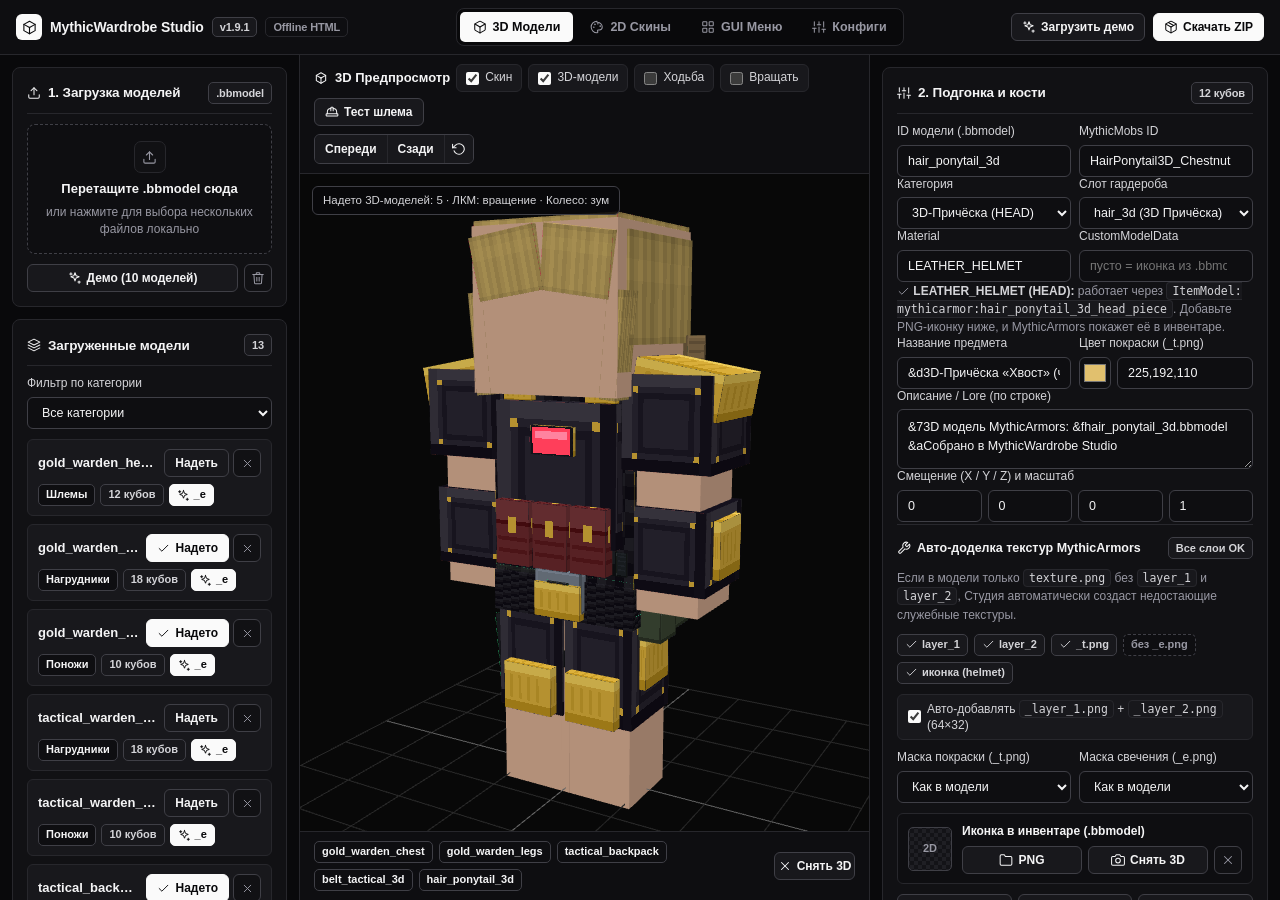
==== commit f6a69d6b: "Studio v2.4: noslopdesign UI alignment, strict button/form grids, 36 SVG icons (zero emoji)" ====
--- a/releases/MythicWardrobeStudio.html
+++ b/releases/MythicWardrobeStudio.html
@@ -3,155 +3,232 @@
 <head>
   <meta charset="UTF-8">
   <meta name="viewport" content="width=device-width, initial-scale=1.0">
-  <title>MythicWardrobe Studio v2.2 — 3D .bbmodel, 3D-Волосы, 2D Скины и GUI Редактор (HTML Standalone)</title>
+  <meta name="theme-color" content="#09090b">
+  <title>MythicWardrobe Studio v2.4 : 3D .bbmodel, 3D-волосы, 2D-скины и GUI-редактор</title>
   <style>
 :root {
-  --bg: #050505;
-  --panel: #0d0d0d;
-  --panel-2: #151515;
-  --panel-3: #1d1d1d;
-  --border: #262626;
-  --border-strong: #404040;
-  --text: #f5f5f5;
-  --muted: #8e8e8e;
-  --accent: #ffffff;
-  --accent-inv: #050505;
-  --soft: #d4d4d4;
-  --danger-bg: #1c1212;
-  --danger-border: #666666;
+  --bg: #09090b;
+  --bg-elev: #0e0e11;
+  --panel: #111114;
+  --panel-2: #18181c;
+  --panel-3: #222227;
+  --border: #27272c;
+  --border-strong: #3f3f46;
+  --text: #f4f4f5;
+  --text-2: #d4d4d8;
+  --muted: #9898a3;
+  --accent: #fafafa;
+  --accent-inv: #09090b;
   --radius: 8px;
-}
-
-* { box-sizing: border-box; }
+  --radius-sm: 6px;
+  --h-ctrl: 32px;
+  --h-sm: 28px;
+  color-scheme: dark;
+}
+
+*, *::before, *::after { box-sizing: border-box; }
+
 html, body {
   margin: 0;
   padding: 0;
-  height: 100%;
+  min-height: 100%;
   background: var(--bg);
   color: var(--text);
-  font-family: -apple-system, BlinkMacSystemFont, "Segoe UI", Roboto, Inter, sans-serif;
+  font-family: -apple-system, BlinkMacSystemFont, "Segoe UI", Roboto, "Noto Sans", sans-serif;
   font-size: 13px;
+  line-height: 1.45;
   overflow: hidden;
   -webkit-font-smoothing: antialiased;
-}
+  text-rendering: optimizeLegibility;
+}
+
 body {
   display: flex;
   flex-direction: column;
-  height: 100vh;
-}
-
-/* Top Header */
+  min-height: 100dvh;
+  height: 100dvh;
+}
+
+h1, h2, h3, h4, h5, h6, .card-title, .section-head {
+  text-wrap: balance;
+}
+
+p, .hint {
+  text-wrap: pretty;
+}
+
+:focus-visible {
+  outline: 2px solid var(--accent);
+  outline-offset: 2px;
+}
+
+/* Unified Monochrome SVG Icons (Lucide-style 1.75px stroke) */
+.ico {
+  width: 14px;
+  height: 14px;
+  flex-shrink: 0;
+  display: inline-block;
+  vertical-align: middle;
+  stroke: currentColor;
+  fill: none;
+  stroke-width: 1.75;
+  stroke-linecap: round;
+  stroke-linejoin: round;
+}
+.ico-sm { width: 13px; height: 13px; }
+.ico-md { width: 15px; height: 15px; }
+.ico-lg { width: 18px; height: 18px; }
+
+/* ==================== TOP NAVIGATION BAR ==================== */
 .topbar {
-  min-height: 50px;
-  background: #080808;
+  min-height: 54px;
+  background: var(--bg-elev);
   border-bottom: 1px solid var(--border);
   display: flex;
   flex-wrap: wrap;
   align-items: center;
   justify-content: space-between;
-  padding: 6px 12px;
+  padding: 8px 16px;
+  gap: 10px 16px;
+  flex-shrink: 0;
+}
+
+.brand {
+  display: inline-flex;
+  align-items: center;
   gap: 8px;
+  font-weight: 700;
+  font-size: 14px;
+  letter-spacing: -0.01em;
+  white-space: nowrap;
+  color: var(--text);
+}
+.brand-mark {
+  width: 26px;
+  height: 26px;
+  border-radius: 6px;
+  background: var(--accent);
+  color: var(--accent-inv);
+  display: inline-flex;
+  align-items: center;
+  justify-content: center;
   flex-shrink: 0;
 }
-.brand {
-  display: flex;
-  align-items: center;
-  gap: 7px;
-  font-weight: 800;
-  font-size: 13.5px;
-  letter-spacing: 0.2px;
-  white-space: nowrap;
-  color: #ffffff;
-}
 .brand-badge {
-  background: #ffffff;
-  color: #050505;
-  font-size: 10px;
-  font-weight: 900;
-  padding: 2px 6px;
-  border-radius: 4px;
-  letter-spacing: 0.4px;
+  background: var(--panel-2);
+  border: 1px solid var(--border-strong);
+  color: var(--text-2);
+  font-size: 11px;
+  font-weight: 600;
+  padding: 2px 7px;
+  border-radius: 5px;
+  font-variant-numeric: tabular-nums;
+  line-height: 1.3;
 }
 .brand-offline {
   background: transparent;
-  border: 1px solid #444444;
-  color: #d4d4d4;
-  font-size: 9.5px;
-  font-weight: 700;
-  padding: 2px 5px;
-  border-radius: 4px;
-  letter-spacing: 0.3px;
-}
+  border: 1px solid var(--border);
+  color: var(--muted);
+  font-size: 11px;
+  font-weight: 600;
+  padding: 2px 7px;
+  border-radius: 5px;
+  line-height: 1.3;
+}
+
 .tabs {
-  display: flex;
+  display: inline-flex;
   flex-wrap: wrap;
-  gap: 3px;
-  background: #050505;
+  align-items: center;
+  gap: 4px;
+  background: var(--bg);
   padding: 3px;
-  border-radius: 7px;
+  border-radius: var(--radius);
   border: 1px solid var(--border);
 }
+
 .tab-btn {
+  height: 30px;
   background: transparent;
-  border: none;
+  border: 1px solid transparent;
   color: var(--muted);
-  padding: 5px 10px;
+  padding: 0 12px;
   border-radius: 5px;
   cursor: pointer;
+  font-family: inherit;
   font-weight: 600;
-  font-size: 12px;
-  transition: 0.14s;
+  font-size: 12.5px;
+  display: inline-flex;
+  align-items: center;
+  justify-content: center;
+  gap: 6px;
   white-space: nowrap;
-}
-.tab-btn:hover { color: #ffffff; background: #141414; }
+  transition: background-color 0.14s, color 0.14s, border-color 0.14s;
+}
+.tab-btn:hover {
+  color: var(--text);
+  background: var(--panel-2);
+}
 .tab-btn.active {
-  background: #ffffff;
-  color: #050505;
-  font-weight: 800;
-}
-
-.topbar-actions { display: flex; align-items: center; gap: 6px; flex-wrap: wrap; }
-
-/* Main 3-Column Workspace */
+  background: var(--accent);
+  color: var(--accent-inv);
+  font-weight: 700;
+}
+
+.topbar-actions {
+  display: inline-flex;
+  align-items: center;
+  gap: 8px;
+  flex-wrap: wrap;
+}
+
+/* ==================== MAIN 3-COLUMN WORKSPACE ==================== */
 .workspace {
   flex: 1;
   min-height: 0;
   display: grid;
-  grid-template-columns: 290px minmax(340px, 1fr) 390px;
+  grid-template-columns: 300px minmax(340px, 1fr) 410px;
   overflow: hidden;
 }
 .workspace.config-mode {
-  grid-template-columns: 420px minmax(360px, 1fr);
+  grid-template-columns: 440px minmax(380px, 1fr);
 }
 .workspace.config-mode .pane-viewer {
   display: none;
 }
 .workspace.gui-mode {
-  grid-template-columns: 270px minmax(470px, 1fr) 340px;
-}
+  grid-template-columns: 280px minmax(470px, 1fr) 360px;
+}
+
 .pane {
   height: 100%;
   min-width: 0;
   overflow-y: auto;
-  padding: 11px;
+  overscroll-behavior: contain;
+  padding: 12px;
   border-right: 1px solid var(--border);
   background: var(--bg);
+  display: flex;
+  flex-direction: column;
+  gap: 12px;
 }
 .pane:last-child { border-right: none; }
+
 .pane-viewer {
   display: flex;
   flex-direction: column;
   padding: 0;
+  gap: 0;
   overflow: hidden;
-  background: #050505;
+  background: var(--bg);
 }
 
 .workspace-tab { display: none; }
 .workspace-tab.active { display: contents; }
 
-@media (max-width: 1160px) {
+@media (max-width: 1180px) {
   .workspace {
-    grid-template-columns: 240px minmax(280px, 1fr) 320px;
+    grid-template-columns: 260px minmax(280px, 1fr) 340px;
   }
   .workspace.gui-mode {
     display: flex;
@@ -177,7 +254,8 @@
   .gui-pane-center { grid-area: center; }
   .gui-pane-right { grid-area: right; }
 }
-@media (max-width: 760px) {
+
+@media (max-width: 780px) {
   .workspace.gui-mode .workspace-tab[data-tab-panel="gui"].active {
     grid-template-columns: 1fr;
     grid-template-areas:
@@ -188,174 +266,438 @@
   .gui-pane-left { border-right: none !important; }
 }
 
-/* Cards & Headings */
+/* ==================== CARDS, HEADINGS & DESCRIPTIONS ==================== */
 .card {
   background: var(--panel);
   border: 1px solid var(--border);
   border-radius: var(--radius);
-  padding: 11px 12px;
-  margin-bottom: 10px;
-}
+  padding: 14px;
+  display: flex;
+  flex-direction: column;
+  gap: 10px;
+}
+
 .card-title {
-  font-weight: 800;
-  font-size: 11px;
-  text-transform: uppercase;
-  letter-spacing: 0.85px;
-  color: #ffffff;
-  margin: 0 0 9px 0;
-  padding-bottom: 6px;
-  border-bottom: 1px solid #1e1e1e;
+  font-weight: 600;
+  font-size: 13.5px;
+  line-height: 1.3;
+  letter-spacing: -0.01em;
+  color: var(--text);
+  margin: 0;
+  padding-bottom: 9px;
+  border-bottom: 1px solid var(--border);
   display: flex;
   align-items: center;
   justify-content: space-between;
   gap: 8px;
 }
+.card-title-main {
+  display: inline-flex;
+  align-items: center;
+  gap: 7px;
+  min-width: 0;
+}
+
+.section-block {
+  padding-top: 12px;
+  margin-top: 2px;
+  border-top: 1px solid var(--border);
+  display: flex;
+  flex-direction: column;
+  gap: 10px;
+}
+.section-head {
+  display: flex;
+  align-items: center;
+  justify-content: space-between;
+  gap: 8px;
+  font-size: 12.5px;
+  font-weight: 600;
+  color: var(--text);
+  line-height: 1.3;
+}
+.section-head-main {
+  display: inline-flex;
+  align-items: center;
+  gap: 6px;
+  min-width: 0;
+}
+
 .hint {
   color: var(--muted);
-  font-size: 11.5px;
-  line-height: 1.45;
-  margin: 4px 0 8px 0;
-}
-.hint b, .hint code { color: #e5e5e5; }
+  font-size: 12px;
+  line-height: 1.5;
+  margin: 0;
+  max-width: 65ch;
+}
+.hint b, .hint strong, .hint code { color: var(--text-2); }
+
 code {
-  background: #181818;
-  border: 1px solid #2a2a2a;
-  padding: 1px 4px;
+  background: var(--panel-2);
+  border: 1px solid var(--border);
+  padding: 1px 5px;
   border-radius: 4px;
   font-family: ui-monospace, SFMono-Regular, Menlo, Consolas, monospace;
-  font-size: 11px;
-}
-
-/* Dropzone */
+  font-size: 11.5px;
+  overflow-wrap: break-word;
+}
+
+/* ==================== FORM FIELDS & STRICT GRIDS ==================== */
+.form-stack {
+  display: flex;
+  flex-direction: column;
+  gap: 10px;
+}
+
+.field {
+  display: flex;
+  flex-direction: column;
+  gap: 5px;
+  min-width: 0;
+}
+
+label.field-label {
+  display: inline-flex;
+  align-items: center;
+  gap: 5px;
+  font-size: 12px;
+  font-weight: 500;
+  line-height: 1.3;
+  color: var(--text-2);
+  margin: 0;
+}
+
+.grid-2 {
+  display: grid;
+  grid-template-columns: repeat(2, minmax(0, 1fr));
+  gap: 10px 8px;
+  align-items: end;
+}
+.grid-3 {
+  display: grid;
+  grid-template-columns: repeat(3, minmax(0, 1fr));
+  gap: 8px;
+  align-items: end;
+}
+.grid-4 {
+  display: grid;
+  grid-template-columns: repeat(4, minmax(0, 1fr));
+  gap: 6px;
+  align-items: end;
+}
+
+.btn-grid-2 {
+  display: grid;
+  grid-template-columns: repeat(2, minmax(0, 1fr));
+  gap: 6px;
+}
+.btn-grid-3 {
+  display: grid;
+  grid-template-columns: repeat(3, minmax(0, 1fr));
+  gap: 6px;
+}
+.btn-split {
+  display: grid;
+  grid-template-columns: minmax(0, 1fr) 32px;
+  gap: 6px;
+  align-items: center;
+}
+.btn-split-sm {
+  display: grid;
+  grid-template-columns: minmax(0, 1fr) 28px;
+  gap: 6px;
+  align-items: center;
+}
+.btn-split-select {
+  display: grid;
+  grid-template-columns: minmax(0, 1fr) 118px;
+  gap: 6px;
+  align-items: center;
+}
+.input-action {
+  display: grid;
+  grid-template-columns: minmax(0, 1fr) auto;
+  gap: 6px;
+  align-items: center;
+}
+.color-field {
+  display: grid;
+  grid-template-columns: 32px minmax(0, 1fr);
+  gap: 6px;
+  align-items: center;
+}
+.check-grid-2 {
+  display: grid;
+  grid-template-columns: repeat(2, minmax(0, 1fr));
+  gap: 6px;
+}
+
+.row {
+  display: flex;
+  gap: 6px;
+  align-items: center;
+  min-width: 0;
+}
+.row-between {
+  display: flex;
+  gap: 8px;
+  align-items: center;
+  justify-content: space-between;
+  min-width: 0;
+}
+.row-wrap {
+  display: flex;
+  gap: 6px;
+  flex-wrap: wrap;
+  align-items: center;
+}
+
+/* ==================== DROPZONE ==================== */
 .dropzone {
-  border: 1.5px dashed #4a4a4a;
+  border: 1.5px dashed var(--border-strong);
   border-radius: var(--radius);
-  padding: 14px 12px;
+  padding: 16px 14px;
   text-align: center;
   cursor: pointer;
-  background: #090909;
-  transition: 0.15s;
-  margin-bottom: 8px;
+  background: var(--bg-elev);
+  display: flex;
+  flex-direction: column;
+  align-items: center;
+  gap: 5px;
+  transition: border-color 0.15s, background-color 0.15s;
 }
 .dropzone:hover, .dropzone.dragover {
-  border-color: #ffffff;
-  background: #141414;
-}
-.dropzone strong { display: block; font-size: 13px; margin-bottom: 3px; color: #ffffff; }
-.dropzone span { color: var(--muted); font-size: 11.5px; }
-
-/* Buttons & Inputs — Crisp Monochrome */
-.btn {
+  border-color: var(--accent);
   background: var(--panel-2);
-  color: #f0f0f0;
-  border: 1px solid #303030;
-  border-radius: 6px;
-  padding: 6px 10px;
-  font-size: 12px;
-  font-weight: 600;
-  cursor: pointer;
-  transition: 0.14s;
+}
+.dropzone-ico {
+  width: 32px;
+  height: 32px;
+  border-radius: 7px;
+  border: 1px solid var(--border);
+  background: var(--panel);
+  color: var(--text);
   display: inline-flex;
   align-items: center;
   justify-content: center;
+  margin-bottom: 2px;
+}
+.dropzone strong {
+  display: block;
+  font-size: 13px;
+  font-weight: 600;
+  color: var(--text);
+}
+.dropzone span {
+  color: var(--muted);
+  font-size: 12px;
+  line-height: 1.4;
+}
+
+/* ==================== BUTTONS & INPUTS (ALIGNED SCALE) ==================== */
+.btn {
+  height: var(--h-ctrl);
+  background: var(--panel-2);
+  color: var(--text);
+  border: 1px solid var(--border-strong);
+  border-radius: var(--radius-sm);
+  padding: 0 12px;
+  font-family: inherit;
+  font-size: 12.5px;
+  font-weight: 600;
+  line-height: 1;
+  cursor: pointer;
+  display: inline-flex;
+  align-items: center;
+  justify-content: center;
+  gap: 6px;
+  white-space: nowrap;
+  overflow: hidden;
+  text-overflow: ellipsis;
+  min-width: 0;
+  font-variant-numeric: tabular-nums;
+  transition: background-color 0.14s, border-color 0.14s, color 0.14s;
+}
+.btn:hover {
+  border-color: var(--accent);
+  background: var(--panel-3);
+  color: var(--accent);
+}
+.btn:disabled {
+  opacity: 0.4;
+  cursor: not-allowed;
+}
+
+.btn-primary, .btn-green {
+  background: var(--accent);
+  border-color: var(--accent);
+  color: var(--accent-inv);
+  font-weight: 700;
+}
+.btn-primary:hover, .btn-green:hover {
+  background: #e4e4e7;
+  border-color: #e4e4e7;
+  color: var(--accent-inv);
+}
+
+.btn-amber {
+  background: var(--panel-2);
+  border-color: var(--text-2);
+  color: var(--text);
+  font-weight: 600;
+}
+.btn-amber:hover {
+  background: var(--accent);
+  border-color: var(--accent);
+  color: var(--accent-inv);
+}
+
+.btn-danger {
+  background: var(--panel);
+  border-color: var(--border-strong);
+  color: var(--muted);
+}
+.btn-danger:hover {
+  background: var(--panel-3);
+  border-color: var(--accent);
+  color: var(--text);
+}
+
+.btn-sm {
+  height: var(--h-sm);
+  padding: 0 10px;
+  font-size: 12px;
   gap: 5px;
 }
-.btn:hover { border-color: #ffffff; background: #222222; color: #ffffff; }
-.btn:disabled { opacity: 0.35; cursor: not-allowed; }
-
-.btn-primary, .btn-green {
-  background: #ffffff;
-  border-color: #ffffff;
-  color: #050505;
-  font-weight: 800;
-}
-.btn-primary:hover, .btn-green:hover {
-  background: #dcdcdc;
-  border-color: #dcdcdc;
-  color: #050505;
-}
-.btn-amber {
-  background: #1f1f1f;
-  border: 1px solid #ffffff;
-  color: #ffffff;
-  font-weight: 700;
-}
-.btn-amber:hover {
-  background: #ffffff;
-  color: #050505;
-}
-.btn-danger {
-  background: #0f0f0f;
-  border-color: #444444;
-  color: #b5b5b5;
-}
-.btn-danger:hover {
-  background: #262626;
-  border-color: #ffffff;
-  color: #ffffff;
-}
-.btn-sm { padding: 4px 8px; font-size: 11px; }
+.btn-xs {
+  height: 24px;
+  padding: 0 7px;
+  font-size: 11.5px;
+  gap: 4px;
+}
+.btn-icon {
+  width: var(--h-sm);
+  height: var(--h-sm);
+  padding: 0;
+  flex-shrink: 0;
+}
+.btn-icon-md {
+  width: var(--h-ctrl);
+  height: var(--h-ctrl);
+  padding: 0;
+  flex-shrink: 0;
+}
+.btn-icon-xs {
+  width: 24px;
+  height: 24px;
+  padding: 0;
+  flex-shrink: 0;
+}
 .btn-block { width: 100%; }
 
-input[type="text"], input[type="number"], select, textarea {
+.seg-group {
+  display: inline-flex;
+  align-items: center;
+  border: 1px solid var(--border-strong);
+  border-radius: var(--radius-sm);
+  overflow: hidden;
+  background: var(--panel-2);
+}
+.seg-group .btn {
+  border: none;
+  border-right: 1px solid var(--border);
+  border-radius: 0;
+}
+.seg-group .btn:last-child { border-right: none; }
+
+input[type="text"],
+input[type="number"],
+select,
+textarea {
   width: 100%;
-  background: #070707;
-  color: #f5f5f5;
-  border: 1px solid #2b2b2b;
-  border-radius: 5px;
-  padding: 6px 8px;
+  background: var(--bg-elev);
+  color: var(--text);
+  border: 1px solid var(--border-strong);
+  border-radius: var(--radius-sm);
+  font-size: 12.5px;
+  font-family: inherit;
+  transition: border-color 0.14s, background-color 0.14s;
+}
+input[type="text"],
+input[type="number"],
+select {
+  height: var(--h-ctrl);
+  padding: 0 10px;
+}
+input[type="number"] {
+  font-variant-numeric: tabular-nums;
+}
+select.select-sm {
+  height: var(--h-sm);
+  padding: 0 8px;
   font-size: 12px;
-  font-family: inherit;
+}
+textarea {
+  padding: 8px 10px;
+  resize: vertical;
+  min-height: 60px;
+  line-height: 1.45;
 }
 input:focus, select:focus, textarea:focus {
-  outline: none;
-  border-color: #ffffff;
-  background: #0c0c0c;
+  border-color: var(--accent);
+  background: var(--panel);
+}
+input[type="color"] {
+  width: 32px;
+  height: var(--h-ctrl);
+  padding: 2px;
+  border-radius: var(--radius-sm);
+  border: 1px solid var(--border-strong);
+  background: var(--bg-elev);
+  cursor: pointer;
 }
 input[type="range"] {
-  accent-color: #ffffff;
-}
-textarea { resize: vertical; min-height: 52px; }
-label.field-label {
-  display: block;
-  font-size: 11px;
-  color: var(--muted);
-  margin: 7px 0 3px 0;
-  font-weight: 600;
-}
-
-.row { display: flex; gap: 8px; align-items: center; }
-.row-wrap { display: flex; gap: 6px; flex-wrap: wrap; align-items: center; }
-.grid-2 { display: grid; grid-template-columns: 1fr 1fr; gap: 8px; }
-.grid-3 { display: grid; grid-template-columns: 1fr 1fr 1fr; gap: 6px; }
-.grid-4 { display: grid; grid-template-columns: repeat(4, 1fr); gap: 6px; }
-
-/* Model list items */
+  width: 100%;
+  accent-color: var(--accent);
+  margin: 4px 0;
+}
+
+/* ==================== MODEL LIST ITEMS ==================== */
+.model-list-stack {
+  display: flex;
+  flex-direction: column;
+  gap: 8px;
+}
 .model-item {
   background: var(--panel-2);
   border: 1px solid var(--border);
-  border-radius: 7px;
-  padding: 8px 10px;
-  margin-bottom: 6px;
+  border-radius: var(--radius-sm);
+  padding: 9px 10px;
   cursor: pointer;
-  transition: 0.14s;
-}
-.model-item:hover { border-color: #555555; background: #1a1a1a; }
+  display: flex;
+  flex-direction: column;
+  gap: 7px;
+  transition: border-color 0.14s, background-color 0.14s;
+}
+.model-item:hover {
+  border-color: var(--border-strong);
+  background: #1c1c21;
+}
 .model-item.selected {
-  border-color: #ffffff;
-  background: #1c1c1c;
-  box-shadow: inset 3px 0 0 #ffffff;
+  border-color: var(--accent);
+  background: #1e1e23;
+  box-shadow: inset 3px 0 0 var(--accent);
 }
 .model-item-top {
-  display: flex;
+  display: grid;
+  grid-template-columns: minmax(0, 1fr) auto;
   align-items: center;
-  justify-content: space-between;
-  gap: 6px;
+  gap: 8px;
 }
 .model-item-name {
-  font-weight: 700;
-  font-size: 12.5px;
-  color: #ffffff;
+  font-weight: 600;
+  font-size: 13px;
+  color: var(--text);
   overflow: hidden;
   text-overflow: ellipsis;
   white-space: nowrap;
@@ -364,175 +706,214 @@
   display: flex;
   gap: 5px;
   flex-wrap: wrap;
-  margin-top: 5px;
-}
-
-/* Monochrome Tags */
+}
+
+/* ==================== MONOCHROME TAGS ==================== */
 .tag {
   display: inline-flex;
   align-items: center;
-  padding: 2px 6px;
-  border-radius: 4px;
-  font-size: 10px;
+  gap: 4px;
+  height: 22px;
+  padding: 0 7px;
+  border-radius: 5px;
+  font-size: 11px;
+  font-weight: 600;
+  background: var(--panel-2);
+  border: 1px solid var(--border-strong);
+  color: var(--text-2);
+  white-space: nowrap;
+  font-variant-numeric: tabular-nums;
+}
+.tag-head, .tag-chest, .tag-legs, .tag-feet {
+  background: var(--bg-elev);
+  border-color: var(--border-strong);
+  color: var(--text);
+}
+.tag-tint, .tag-emis {
+  background: var(--accent);
+  border-color: var(--accent);
+  color: var(--accent-inv);
   font-weight: 700;
-  background: #1f1f1f;
-  border: 1px solid #303030;
-  color: #d4d4d4;
-  letter-spacing: 0.2px;
-}
-.tag-head, .tag-chest, .tag-legs, .tag-feet {
-  background: #181818;
-  border-color: #3d3d3d;
-  color: #f0f0f0;
-}
-.tag-tint, .tag-emis {
-  background: #ffffff;
-  border-color: #ffffff;
-  color: #050505;
 }
 .tag-warn {
-  background: #1f1f1f;
-  border-color: #888888;
-  color: #ffffff;
+  background: var(--panel-3);
+  border-color: var(--muted);
+  color: var(--text);
 }
 .tag-lock {
-  background: #ffffff;
-  border-color: #ffffff;
-  color: #050505;
-  font-weight: 800;
+  background: var(--accent);
+  border-color: var(--accent);
+  color: var(--accent-inv);
+  font-weight: 700;
 }
 .tag-missing {
-  background: #0a0a0a;
-  border: 1px dashed #555555;
-  color: #8e8e8e;
-}
-
-/* Texture Auto-Fixer Status Grid */
+  background: var(--bg-elev);
+  border: 1px dashed var(--border-strong);
+  color: var(--muted);
+}
+
+/* ==================== TEXTURE AUTO-FIXER & ICON BOX ==================== */
 .tex-status-grid {
   display: flex;
   flex-wrap: wrap;
-  gap: 5px;
-  margin: 6px 0 8px 0;
-}
+  gap: 6px;
+}
+
 .icon-preview-wrap {
-  display: flex;
+  display: grid;
+  grid-template-columns: 44px minmax(0, 1fr);
   align-items: center;
   gap: 10px;
-  margin-top: 6px;
-  padding: 7px 8px;
-  background: #080808;
-  border: 1px solid #262626;
-  border-radius: 6px;
+  padding: 9px 10px;
+  background: var(--bg-elev);
+  border: 1px solid var(--border);
+  border-radius: var(--radius-sm);
 }
 .icon-preview-box {
-  width: 38px;
-  height: 38px;
-  border: 1px solid #3d3d3d;
+  width: 44px;
+  height: 44px;
+  border: 1px solid var(--border-strong);
   border-radius: 5px;
-  background: repeating-conic-gradient(#1c1c1c 0% 25%, #111111 0% 50%) 50% / 8px 8px;
+  background: repeating-conic-gradient(#1f1f24 0% 25%, #131317 0% 50%) 50% / 8px 8px;
   display: flex;
   align-items: center;
   justify-content: center;
   overflow: hidden;
   flex-shrink: 0;
+  color: var(--muted);
+  font-size: 11px;
+  font-weight: 600;
 }
 .icon-preview-box img {
-  width: 32px;
-  height: 32px;
+  width: 34px;
+  height: 34px;
   image-rendering: pixelated;
 }
-
-/* Bone mapping table */
+.icon-preview-meta {
+  display: flex;
+  flex-direction: column;
+  gap: 6px;
+  min-width: 0;
+}
+.icon-preview-title {
+  font-size: 12px;
+  font-weight: 600;
+  color: var(--text);
+}
+
+/* ==================== BONE MAPPING TABLE ==================== */
 .bone-row {
   display: grid;
-  grid-template-columns: 1fr 22px 1.25fr 46px;
+  grid-template-columns: minmax(0, 1fr) 16px minmax(0, 1.25fr) 52px;
   align-items: center;
   gap: 6px;
-  padding: 5px 0;
-  border-bottom: 1px solid #1e1e1e;
+  padding: 6px 0;
+  border-bottom: 1px solid var(--border);
+  font-size: 12px;
+}
+.bone-row:last-child { border-bottom: none; }
+.bone-row select {
+  height: var(--h-sm);
+  font-size: 12px;
+}
+
+/* ==================== BLOCKING CHIPS ==================== */
+.block-chip-grid {
+  display: grid;
+  grid-template-columns: repeat(auto-fill, minmax(112px, 1fr));
+  gap: 5px;
+}
+.block-chip {
+  height: 26px;
+  display: inline-flex;
+  align-items: center;
+  justify-content: flex-start;
+  gap: 5px;
+  padding: 0 8px;
+  border-radius: 5px;
+  border: 1px solid var(--border);
+  background: var(--bg-elev);
+  color: var(--muted);
   font-size: 11.5px;
-}
-.bone-row:last-child { border-bottom: none; }
-
-/* Blocking editor chips (v1.8.0 Monochrome Inverted) */
-.block-chip-grid {
+  font-weight: 500;
+  cursor: pointer;
+  user-select: none;
+  white-space: nowrap;
+  overflow: hidden;
+  text-overflow: ellipsis;
+  transition: border-color 0.12s, color 0.12s, background-color 0.12s;
+}
+.block-chip:hover {
+  border-color: var(--text-2);
+  color: var(--text);
+}
+.block-chip.active {
+  background: var(--accent);
+  border-color: var(--accent);
+  color: var(--accent-inv);
+  font-weight: 700;
+}
+.block-chip.shortcut {
+  border-style: dashed;
+}
+.block-chip.shortcut.active {
+  background: var(--text-2);
+  border-style: solid;
+  border-color: var(--accent);
+  color: var(--accent-inv);
+}
+
+/* ==================== CATEGORY LINKS ==================== */
+.link-card {
+  background: var(--bg-elev);
+  border: 1px solid var(--border);
+  border-radius: var(--radius-sm);
+  padding: 10px;
+  display: flex;
+  flex-direction: column;
+  gap: 8px;
+}
+.combo-preview-row {
+  display: grid;
+  grid-template-columns: minmax(0, 1fr) auto;
+  align-items: center;
+  gap: 8px;
+  padding: 8px 10px;
+  background: var(--panel-2);
+  border: 1px solid var(--border);
+  border-radius: var(--radius-sm);
+  font-size: 12px;
+}
+.combo-preview-row.active-preview {
+  border-color: var(--accent);
+  background: var(--panel-3);
+}
+
+/* ==================== 3D VIEWER PANEL ==================== */
+.viewer-header {
+  padding: 9px 14px;
+  border-bottom: 1px solid var(--border);
+  background: var(--bg-elev);
   display: flex;
   flex-wrap: wrap;
-  gap: 4px;
-  margin-top: 6px;
-}
-.block-chip {
-  display: inline-flex;
-  align-items: center;
-  gap: 4px;
-  padding: 3px 7px;
-  border-radius: 4px;
-  border: 1px solid #2f2f2f;
-  background: #0a0a0a;
-  color: #9e9e9e;
-  font-size: 10.5px;
-  font-weight: 600;
-  cursor: pointer;
-  user-select: none;
-  transition: 0.12s;
-}
-.block-chip:hover { border-color: #ffffff; color: #ffffff; }
-.block-chip.active {
-  background: #ffffff;
-  border-color: #ffffff;
-  color: #050505;
-  font-weight: 800;
-}
-.block-chip.shortcut {
-  border-style: dashed;
-}
-.block-chip.shortcut.active {
-  background: #d4d4d4;
-  border-style: solid;
-  border-color: #ffffff;
-  color: #050505;
-}
-
-/* Link / Combination Cards */
-.link-card {
-  background: #080808;
-  border: 1px solid var(--border);
-  border-radius: 7px;
-  padding: 10px;
-  margin-bottom: 8px;
-}
-.combo-preview-row {
-  display: flex;
   align-items: center;
   justify-content: space-between;
   gap: 8px;
-  padding: 6px 8px;
-  background: var(--panel-2);
-  border: 1px solid var(--border);
-  border-radius: 6px;
-  margin-top: 5px;
-  font-size: 11.5px;
-}
-.combo-preview-row.active-preview {
-  border-color: #ffffff;
-  background: #202020;
-}
-
-/* 3D Viewer Panel */
-.viewer-header {
-  padding: 9px 12px;
-  border-bottom: 1px solid var(--border);
-  background: #080808;
-  display: flex;
+}
+.viewer-title {
+  display: inline-flex;
   align-items: center;
-  justify-content: space-between;
-  gap: 8px;
+  gap: 7px;
+  font-size: 13px;
+  font-weight: 600;
+  color: var(--text);
+  white-space: nowrap;
 }
 .viewer-stage {
   position: relative;
   flex: 1;
   min-height: 280px;
-  background: radial-gradient(circle at 50% 42%, #171717 0%, #050505 100%);
+  background: radial-gradient(circle at 50% 42%, #19191f 0%, #09090b 100%);
 }
 #viewport3d {
   width: 100%;
@@ -541,77 +922,135 @@
   cursor: grab;
 }
 #viewport3d:active { cursor: grabbing; }
+
 .viewer-overlay-badge {
   position: absolute;
-  top: 10px;
-  left: 10px;
-  background: rgba(5,5,5,0.86);
-  border: 1px solid #303030;
-  border-radius: 6px;
-  padding: 5px 9px;
-  font-size: 11px;
-  color: #d4d4d4;
+  top: 12px;
+  left: 12px;
+  background: rgba(9, 9, 11, 0.88);
+  border: 1px solid var(--border-strong);
+  border-radius: var(--radius-sm);
+  padding: 5px 10px;
+  font-size: 11.5px;
+  color: var(--text-2);
   pointer-events: none;
   max-width: 92%;
-}
-.viewer-controls {
-  padding: 9px 12px;
-  border-top: 1px solid var(--border);
-  background: #080808;
-}
-.toggle-chip {
   display: inline-flex;
   align-items: center;
-  gap: 5px;
-  padding: 4px 8px;
-  border-radius: 5px;
-  border: 1px solid #2e2e2e;
-  background: #121212;
-  color: #e0e0e0;
-  font-size: 11px;
+  gap: 6px;
+}
+.viewer-controls {
+  padding: 9px 14px;
+  border-top: 1px solid var(--border);
+  background: var(--bg-elev);
+}
+
+.toggle-chip {
+  height: var(--h-sm);
+  display: inline-flex;
+  align-items: center;
+  gap: 6px;
+  padding: 0 9px;
+  border-radius: var(--radius-sm);
+  border: 1px solid var(--border);
+  background: var(--panel-2);
+  color: var(--text-2);
+  font-size: 12px;
+  font-weight: 500;
   cursor: pointer;
   user-select: none;
-}
-.toggle-chip input { margin: 0; accent-color: #ffffff; }
-
-/* 2D Skin Editor Specifics */
+  transition: border-color 0.14s, color 0.14s;
+}
+.toggle-chip:hover {
+  border-color: var(--border-strong);
+  color: var(--text);
+}
+.toggle-chip input {
+  margin: 0;
+  accent-color: var(--accent);
+  flex-shrink: 0;
+}
+.toggle-chip-full {
+  height: auto;
+  min-height: var(--h-ctrl);
+  padding: 6px 10px;
+  display: flex;
+  align-items: center;
+  line-height: 1.35;
+}
+
+/* ==================== 2D SKIN LAYERS ==================== */
+.skin-layers-stack {
+  display: flex;
+  flex-direction: column;
+  gap: 6px;
+}
 .skin-layer-row {
   display: grid;
-  grid-template-columns: 24px 1fr 124px 52px;
-  gap: 5px;
+  grid-template-columns: 24px minmax(0, 1fr) 122px 54px;
+  gap: 6px;
   align-items: center;
-  padding: 6px 7px;
+  padding: 7px 8px;
   background: var(--panel-2);
   border: 1px solid var(--border);
-  border-radius: 6px;
-  margin-bottom: 5px;
+  border-radius: var(--radius-sm);
+  transition: border-color 0.14s, background-color 0.14s;
+}
+.skin-layer-row select {
+  height: var(--h-sm);
+  font-size: 12px;
+  padding: 0 6px;
 }
 .skin-layer-row.active-layer {
-  border-color: #ffffff;
-  background: #1e1e1e;
+  border-color: var(--accent);
+  background: #1e1e23;
 }
 .skin-layer-row.locked-layer {
   border-style: dashed;
-  border-color: #888888;
+  border-color: var(--muted);
   background: repeating-linear-gradient(
     -45deg,
-    #0e0e0e,
-    #0e0e0e 6px,
-    #171717 6px,
-    #171717 12px
+    #111114,
+    #111114 6px,
+    #18181c 6px,
+    #18181c 12px
   );
 }
-.skin-layer-row.locked-layer select {
-  opacity: 0.45;
-}
+.skin-layer-row.locked-layer select { opacity: 0.45; }
+
 .skin-rank {
-  font-weight: 800;
-  font-size: 11px;
+  font-weight: 700;
+  font-size: 11.5px;
   color: var(--muted);
   text-align: center;
-}
+  font-variant-numeric: tabular-nums;
+}
+.skin-layer-meta {
+  min-width: 0;
+  display: flex;
+  flex-direction: column;
+  gap: 2px;
+}
+.skin-layer-title {
+  font-weight: 600;
+  font-size: 12.5px;
+  color: var(--text);
+  overflow: hidden;
+  text-overflow: ellipsis;
+  white-space: nowrap;
+}
+.skin-layer-status {
+  display: inline-flex;
+  align-items: center;
+  gap: 4px;
+  font-size: 11px;
+  color: var(--text-2);
+  font-weight: 500;
+}
+
 .uv-preview-box {
-  display: flex;
+  display: grid;
+  grid-template-columns: 128px minmax(0, 1fr);
   gap: 12px;
   align-items: center;
 }
@@ -619,19 +1058,19 @@
   width: 128px;
   height: 128px;
   image-rendering: pixelated;
-  border: 1px solid #383838;
-  border-radius: 5px;
-  background: repeating-conic-gradient(#1f1f1f 0% 25%, #121212 0% 50%) 50% / 12px 12px;
-}
-
-/* Config Code Preview (Tab 3) */
+  border: 1px solid var(--border-strong);
+  border-radius: var(--radius-sm);
+  background: repeating-conic-gradient(#1f1f24 0% 25%, #131317 0% 50%) 50% / 12px 12px;
+}
+
+/* ==================== CODE PREVIEW ==================== */
 .yaml-code {
   width: 100%;
-  background: #050505;
-  color: #e5e5e5;
-  border: 1px solid #2b2b2b;
-  border-radius: 6px;
-  padding: 10px 12px;
+  background: var(--bg);
+  color: var(--text-2);
+  border: 1px solid var(--border);
+  border-radius: var(--radius-sm);
+  padding: 11px 12px;
   font-family: ui-monospace, SFMono-Regular, Menlo, Consolas, monospace;
   font-size: 11.5px;
   line-height: 1.5;
@@ -640,145 +1079,157 @@
   margin: 0;
 }
 
-/* Status Toast */
+/* ==================== TOAST ==================== */
 .toast {
   position: fixed;
-  bottom: 16px;
+  bottom: 18px;
   left: 50%;
   transform: translateX(-50%);
-  background: #ffffff;
-  border: 1px solid #ffffff;
-  color: #050505;
-  padding: 9px 16px;
-  border-radius: 6px;
+  background: var(--accent);
+  border: 1px solid var(--accent);
+  color: var(--accent-inv);
+  padding: 10px 16px;
+  border-radius: var(--radius-sm);
   font-size: 12.5px;
-  font-weight: 800;
-  box-shadow: 0 10px 28px rgba(0,0,0,0.65);
+  font-weight: 700;
+  box-shadow: 0 12px 32px rgba(9, 9, 11, 0.72);
   z-index: 9999;
   opacity: 0;
   pointer-events: none;
   transition: opacity 0.2s;
+  max-width: min(92vw, 560px);
 }
 .toast.show { opacity: 1; }
 
-/* Scrollbars */
-::-webkit-scrollbar { width: 6px; height: 6px; }
-::-webkit-scrollbar-track { background: transparent; }
-::-webkit-scrollbar-thumb { background: #2c2c2c; border-radius: 3px; }
-::-webkit-scrollbar-thumb:hover { background: #555555; }
-
-/* ==================== v2.2: 3D HAIR PARTS & HELMET PREVIEW ==================== */
+/* ==================== 3D HAIR PARTS & HELMET PREVIEW ==================== */
 .hair-part-list {
   display: flex;
   flex-direction: column;
   gap: 4px;
-  max-height: 175px;
+  max-height: 180px;
   overflow-y: auto;
-  padding: 5px;
-  background: #060606;
-  border: 1px solid #262626;
-  border-radius: 6px;
-  margin-top: 5px;
+  padding: 6px;
+  background: var(--bg-elev);
+  border: 1px solid var(--border);
+  border-radius: var(--radius-sm);
 }
 .hair-part-row {
   display: flex;
   align-items: center;
   justify-content: space-between;
   gap: 8px;
-  padding: 4px 7px;
-  border-radius: 4px;
-  background: #101010;
-  border: 1px solid #242424;
+  padding: 5px 8px;
+  border-radius: 5px;
+  background: var(--panel);
+  border: 1px solid var(--border);
+  font-size: 12px;
+  cursor: pointer;
+}
+.hair-part-row:hover { border-color: var(--border-strong); }
+.hair-part-row.is-hidden {
+  background: var(--panel-3);
+  border-color: var(--accent);
+  color: var(--text);
+}
+.hair-part-row code {
   font-size: 11px;
-  cursor: pointer;
-}
-.hair-part-row:hover { border-color: #666666; }
-.hair-part-row.is-hidden {
-  background: #1b1b1b;
-  border-color: #ffffff;
-  color: #ffffff;
-}
-.hair-part-row code {
-  font-size: 10.5px;
-  color: #cfcfcf;
+  color: var(--text-2);
 }
 .hair-part-row.is-hidden code {
-  color: #ffffff;
+  color: var(--text);
   text-decoration: line-through;
 }
 
 .helmet-test-toggle {
-  border-color: #666666;
+  border-color: var(--border-strong);
 }
 .helmet-test-toggle.active {
-  background: #ffffff;
-  color: #050505;
-  border-color: #ffffff;
-  font-weight: 800;
-}
-
-/* ==================== v2.3: VISUAL GUI INVENTORY EDITOR (TAB 4 + MC ASSETS) ==================== */
+  background: var(--accent);
+  color: var(--accent-inv);
+  border-color: var(--accent);
+  font-weight: 700;
+}
+
+/* ==================== VISUAL GUI INVENTORY EDITOR ==================== */
 .gui-screen-list {
   display: flex;
   flex-direction: column;
   gap: 5px;
 }
 .gui-screen-pills {
-  display: flex;
-  flex-wrap: wrap;
-  gap: 5px;
+  display: grid;
+  grid-template-columns: repeat(auto-fit, minmax(112px, 1fr));
+  gap: 6px;
   margin-bottom: 10px;
 }
 .gui-screen-pill {
-  padding: 5px 9px;
-  border-radius: 5px;
-  border: 1px solid #303030;
-  background: #101010;
-  color: #cccccc;
-  font-size: 11px;
+  height: var(--h-sm);
+  padding: 0 10px;
+  border-radius: var(--radius-sm);
+  border: 1px solid var(--border-strong);
+  background: var(--panel);
+  color: var(--text-2);
+  font-family: inherit;
+  font-size: 12px;
+  font-weight: 600;
+  cursor: pointer;
+  white-space: nowrap;
+  overflow: hidden;
+  text-overflow: ellipsis;
+  transition: border-color 0.14s, background-color 0.14s, color 0.14s;
+}
+.gui-screen-pill:hover {
+  border-color: var(--accent);
+  color: var(--text);
+}
+.gui-screen-pill.active {
+  background: var(--accent);
+  color: var(--accent-inv);
+  border-color: var(--accent);
   font-weight: 700;
-  cursor: pointer;
-}
-.gui-screen-pill:hover { border-color: #888888; color: #ffffff; }
-.gui-screen-pill.active {
-  background: #ffffff;
-  color: #050505;
-  border-color: #ffffff;
-}
+}
+
 .gui-screen-btn {
+  height: 34px;
   display: flex;
   align-items: center;
   justify-content: space-between;
-  padding: 7px 9px;
-  border-radius: 6px;
-  border: 1px solid #282828;
-  background: #0d0d0d;
-  color: #cccccc;
-  font-size: 11.5px;
+  gap: 8px;
+  padding: 0 10px;
+  border-radius: var(--radius-sm);
+  border: 1px solid var(--border);
+  background: var(--bg-elev);
+  color: var(--text-2);
+  font-family: inherit;
+  font-size: 12px;
   font-weight: 600;
   cursor: pointer;
   text-align: left;
-}
-.gui-screen-btn:hover { border-color: #777777; color: #ffffff; }
+  transition: border-color 0.14s, background-color 0.14s, color 0.14s;
+}
+.gui-screen-btn:hover {
+  border-color: var(--border-strong);
+  color: var(--text);
+}
 .gui-screen-btn.active {
-  background: #ffffff;
-  color: #050505;
-  border-color: #ffffff;
-  font-weight: 800;
+  background: var(--accent);
+  color: var(--accent-inv);
+  border-color: var(--accent);
+  font-weight: 700;
 }
 .gui-screen-btn.active .tag {
-  background: #050505;
-  color: #ffffff;
-  border-color: #050505;
+  background: var(--accent-inv);
+  color: var(--accent);
+  border-color: var(--accent-inv);
 }
 
 .mc-inv-shell {
-  background: #232323;
-  border: 2px solid #555555;
-  border-radius: 8px;
-  padding: 12px 14px;
-  box-shadow: inset 2px 2px 0 #3d3d3d, inset -2px -2px 0 #121212, 0 14px 32px rgba(0,0,0,0.7);
-  max-width: 650px;
+  background: #1c1c21;
+  border: 1px solid var(--border-strong);
+  border-radius: var(--radius);
+  padding: 14px;
+  box-shadow: inset 1px 1px 0 #32323a, inset -1px -1px 0 #111114, 0 12px 28px rgba(9, 9, 11, 0.55);
+  max-width: 660px;
   width: 100%;
   margin: 0 auto;
 }
@@ -789,32 +1240,31 @@
   justify-content: space-between;
   gap: 8px;
   margin-bottom: 10px;
-  padding-bottom: 8px;
-  border-bottom: 1px solid #383838;
+  padding-bottom: 9px;
+  border-bottom: 1px solid var(--border);
 }
 .mc-inv-title {
   font-size: 14px;
-  font-weight: 800;
-  color: #f5f5f5;
+  font-weight: 700;
+  color: var(--text);
   font-family: ui-monospace, SFMono-Regular, Menlo, Consolas, monospace;
-  text-shadow: 1px 1px 0 #000;
 }
 .mc-inv-grid {
   display: grid;
   grid-template-columns: repeat(9, minmax(0, 1fr));
   gap: 4px;
-  background: #141414;
+  background: #111114;
   padding: 6px;
-  border-radius: 5px;
-  border: 1px solid #0a0a0a;
+  border-radius: var(--radius-sm);
+  border: 1px solid var(--border);
 }
 .mc-slot {
   position: relative;
   aspect-ratio: 1 / 1;
-  min-height: 46px;
-  background: #2c2c2c;
-  border: 1px solid #161616;
-  box-shadow: inset 2px 2px 0 #181818, inset -2px -2px 0 #464646;
+  min-height: 48px;
+  background: #27272d;
+  border: 1px solid #16161a;
+  box-shadow: inset 2px 2px 0 #18181c, inset -2px -2px 0 #3c3c45;
   border-radius: 3px;
   display: flex;
   flex-direction: column;
@@ -823,51 +1273,47 @@
   padding: 2px;
   cursor: pointer;
   user-select: none;
-  transition: transform 0.08s, box-shadow 0.1s;
   overflow: hidden;
+  transition: background-color 0.1s, box-shadow 0.1s;
 }
 .mc-slot:hover {
-  background: #3a3a3a;
-  box-shadow: inset 2px 2px 0 #222222, inset -2px -2px 0 #6a6a6a, 0 0 0 1px #ffffff;
+  background: #35353d;
+  box-shadow: inset 2px 2px 0 #222228, inset -2px -2px 0 #5b5b66, 0 0 0 1px var(--accent);
 }
 .mc-slot.selected {
-  background: #3e3e3e;
-  box-shadow: inset 0 0 0 2px #ffffff, 0 0 0 1px #ffffff;
+  background: #3a3a44;
+  box-shadow: inset 0 0 0 2px var(--accent), 0 0 0 1px var(--accent);
   z-index: 2;
 }
-.mc-slot.kind-slot {
-  background: #262626;
-}
-.mc-slot.kind-button {
-  background: #2f2f2f;
-}
-.mc-slot.kind-decor {
-  background: #242424;
-}
-.mc-slot.kind-empty {
-  background: #1d1d1d;
-}
+.mc-slot.kind-slot { background: #24242a; }
+.mc-slot.kind-button { background: #2c2c34; }
+.mc-slot.kind-decor { background: #212127; }
+.mc-slot.kind-empty { background: #1a1a1f; }
+
 .mc-slot-num {
   position: absolute;
   top: 2px;
   left: 3px;
-  font-size: 8.5px;
+  font-size: 9px;
   font-family: ui-monospace, monospace;
-  color: rgba(255,255,255,0.45);
-  text-shadow: 1px 1px 0 #000;
+  font-variant-numeric: tabular-nums;
+  color: rgba(244, 244, 245, 0.5);
   pointer-events: none;
 }
-.mc-slot.selected .mc-slot-num { color: #ffffff; font-weight: 800; }
+.mc-slot.selected .mc-slot-num {
+  color: var(--accent);
+  font-weight: 700;
+}
 .mc-slot-cmd {
   position: absolute;
   top: 2px;
   right: 2px;
   font-size: 8px;
-  font-weight: 800;
+  font-weight: 700;
   padding: 0 3px;
   border-radius: 2px;
-  background: #ffffff;
-  color: #050505;
+  background: var(--accent);
+  color: var(--accent-inv);
   pointer-events: none;
 }
 .mc-slot-img {
@@ -875,7 +1321,7 @@
   height: 30px;
   image-rendering: pixelated;
   pointer-events: none;
-  filter: drop-shadow(1px 1px 0 rgba(0,0,0,0.65));
+  filter: drop-shadow(1px 1px 0 rgba(9, 9, 11, 0.65));
 }
 .mc-slot-img.is-filler {
   width: 34px;
@@ -884,19 +1330,15 @@
   filter: none;
 }
 .mc-slot-img.is-glint {
-  filter: drop-shadow(0 0 5px rgba(210,160,255,0.9)) drop-shadow(1px 1px 0 rgba(0,0,0,0.7));
+  filter: drop-shadow(0 0 4px rgba(244, 244, 245, 0.85)) drop-shadow(1px 1px 0 rgba(9, 9, 11, 0.7));
 }
 .mc-slot-sprite-bg {
   position: absolute;
   width: 28px;
   height: 28px;
   image-rendering: pixelated;
-  opacity: 0.25;
+  opacity: 0.28;
   pointer-events: none;
-}
-.mc-slot-icon {
-  font-size: 16px;
-  line-height: 1;
 }
 .mc-slot-label {
   position: absolute;
@@ -904,10 +1346,10 @@
   left: 2px;
   right: 2px;
   text-align: center;
-  font-size: 8px;
-  font-weight: 700;
-  color: #f0f0f0;
-  background: rgba(0,0,0,0.62);
+  font-size: 8.5px;
+  font-weight: 600;
+  color: var(--text);
+  background: rgba(9, 9, 11, 0.74);
   border-radius: 2px;
   padding: 0 2px;
   overflow: hidden;
@@ -924,111 +1366,332 @@
   border-radius: 50%;
   pointer-events: none;
 }
-.kind-slot .mc-slot-kind-dot { background: #ffffff; }
-.kind-button .mc-slot-kind-dot { background: #a3a3a3; }
-
-/* Minecraft Tooltip Preview */
+.kind-slot .mc-slot-kind-dot { background: var(--accent); }
+.kind-button .mc-slot-kind-dot { background: var(--muted); }
+
+/* Monochrome Minecraft Tooltip Preview */
 .mc-tooltip-box {
-  margin-top: 9px;
-  background: rgba(16, 0, 16, 0.94);
-  border: 2px solid #5000ff;
-  box-shadow: inset 0 0 0 1px #28007f, 0 6px 18px rgba(0,0,0,0.6);
-  border-radius: 4px;
-  padding: 7px 10px;
+  margin-top: 10px;
+  background: #121216;
+  border: 1px solid #52525b;
+  box-shadow: inset 0 0 0 1px #27272c, 0 6px 16px rgba(9, 9, 11, 0.55);
+  border-radius: var(--radius-sm);
+  padding: 8px 11px;
   font-family: ui-monospace, SFMono-Regular, Menlo, Consolas, monospace;
-  font-size: 11.5px;
+  font-size: 12px;
   line-height: 1.45;
-  color: #f5f5f5;
-  min-height: 44px;
+  color: var(--text);
+  min-height: 46px;
 }
 .mc-tooltip-meta {
-  font-size: 10px;
-  color: #8e8e8e;
-  margin-top: 3px;
-  border-top: 1px solid #2b1d45;
-  padding-top: 3px;
-}
-
-/* Minecraft Assets Picker Grid */
+  font-size: 10.5px;
+  color: var(--muted);
+  margin-top: 4px;
+  border-top: 1px solid var(--border);
+  padding-top: 4px;
+}
+
+/* Minecraft Assets Visual Picker */
 .mc-asset-picker {
-  margin-top: 6px;
-  padding: 7px;
-  background: #060606;
-  border: 1px solid #2e2e2e;
-  border-radius: 6px;
+  padding: 9px;
+  background: var(--bg-elev);
+  border: 1px solid var(--border);
+  border-radius: var(--radius-sm);
+  display: flex;
+  flex-direction: column;
+  gap: 7px;
 }
 .mc-asset-grid {
   display: grid;
   grid-template-columns: repeat(auto-fill, minmax(36px, 1fr));
   gap: 4px;
-  max-height: 155px;
+  max-height: 160px;
   overflow-y: auto;
-  margin-top: 6px;
   padding-right: 2px;
 }
 .mc-asset-btn {
   width: 100%;
   aspect-ratio: 1 / 1;
-  background: #181818;
-  border: 1px solid #2d2d2d;
-  border-radius: 4px;
+  background: var(--panel-2);
+  border: 1px solid var(--border);
+  border-radius: 5px;
   display: flex;
   align-items: center;
   justify-content: center;
   cursor: pointer;
   padding: 3px;
+  transition: border-color 0.12s, background-color 0.12s;
 }
 .mc-asset-btn:hover {
-  border-color: #ffffff;
-  background: #2b2b2b;
+  border-color: var(--accent);
+  background: var(--panel-3);
 }
 .mc-asset-btn.active {
-  border-color: #ffffff;
-  background: #ffffff;
+  border-color: var(--accent);
+  background: var(--accent);
 }
 .mc-asset-btn img {
   width: 24px;
   height: 24px;
   image-rendering: pixelated;
 }
+
 .gui-legend {
   display: flex;
-  flex-wrap: wrap;
-  gap: 8px;
-  margin-top: 8px;
-  font-size: 11px;
-  color: #a0a0a0;
+  align-items: center;
+  gap: 6px;
+  margin-top: 10px;
+  font-size: 12px;
+  color: var(--muted);
+  line-height: 1.45;
 }
 .gui-preview-card {
-  margin-top: 12px;
-  max-width: 650px;
+  max-width: 660px;
   width: 100%;
-  margin-left: auto;
-  margin-right: auto;
-}
-
+  margin: 0 auto;
+}
+
+/* Scrollbars */
+::-webkit-scrollbar { width: 6px; height: 6px; }
+::-webkit-scrollbar-track { background: transparent; }
+::-webkit-scrollbar-thumb { background: #2c2c33; border-radius: 3px; }
+::-webkit-scrollbar-thumb:hover { background: #52525b; }
+
+@media (prefers-reduced-motion: reduce) {
+  *, *::before, *::after {
+    animation-duration: 0.01ms !important;
+    transition-duration: 0.01ms !important;
+  }
+}
 
 </style>
 </head>
 <body>
+  <!-- INLINE MONOCHROME SVG ICON SPRITE (100% OFFLINE, ZERO EMOJI) -->
+  <svg aria-hidden="true" style="position:absolute;width:0;height:0;overflow:hidden">
+    <defs>
+      <symbol id="ico-brand" viewBox="0 0 24 24">
+        <path d="M12 2L3 7v10l9 5 9-5V7l-9-5z"></path>
+        <path d="M3 7l9 5 9-5"></path>
+        <path d="M12 12v10"></path>
+      </symbol>
+      <symbol id="ico-cube" viewBox="0 0 24 24">
+        <path d="M21 16V8a2 2 0 0 0-1-1.73l-7-4a2 2 0 0 0-2 0l-7 4A2 2 0 0 0 3 8v8a2 2 0 0 0 1 1.73l7 4a2 2 0 0 0 2 0l7-4A2 2 0 0 0 21 16z"></path>
+        <polyline points="3.27 6.96 12 12.01 20.73 6.96"></polyline>
+        <line x1="12" y1="22.08" x2="12" y2="12"></line>
+      </symbol>
+      <symbol id="ico-palette" viewBox="0 0 24 24">
+        <circle cx="13.5" cy="6.5" r=".5" fill="currentColor"></circle>
+        <circle cx="17.5" cy="10.5" r=".5" fill="currentColor"></circle>
+        <circle cx="8.5" cy="7.5" r=".5" fill="currentColor"></circle>
+        <circle cx="6.5" cy="12.5" r=".5" fill="currentColor"></circle>
+        <path d="M12 2C6.5 2 2 6.5 2 12s4.5 10 10 10c.93 0 1.5-.67 1.5-1.5 0-.39-.15-.74-.39-1.01-.23-.26-.38-.61-.38-.99 0-.83.67-1.5 1.5-1.5H16c2.76 0 5-2.24 5-5 0-4.42-4.03-8-9-8z"></path>
+      </symbol>
+      <symbol id="ico-grid" viewBox="0 0 24 24">
+        <rect x="3" y="3" width="7" height="7" rx="1"></rect>
+        <rect x="14" y="3" width="7" height="7" rx="1"></rect>
+        <rect x="14" y="14" width="7" height="7" rx="1"></rect>
+        <rect x="3" y="14" width="7" height="7" rx="1"></rect>
+      </symbol>
+      <symbol id="ico-sliders" viewBox="0 0 24 24">
+        <line x1="4" y1="21" x2="4" y2="14"></line>
+        <line x1="4" y1="10" x2="4" y2="3"></line>
+        <line x1="12" y1="21" x2="12" y2="12"></line>
+        <line x1="12" y1="8" x2="12" y2="3"></line>
+        <line x1="20" y1="21" x2="20" y2="16"></line>
+        <line x1="20" y1="12" x2="20" y2="3"></line>
+        <line x1="1" y1="14" x2="7" y2="14"></line>
+        <line x1="9" y1="8" x2="15" y2="8"></line>
+        <line x1="17" y1="16" x2="23" y2="16"></line>
+      </symbol>
+      <symbol id="ico-sparkles" viewBox="0 0 24 24">
+        <path d="M12 3l1.9 5.1L19 10l-5.1 1.9L12 17l-1.9-5.1L5 10l5.1-1.9L12 3z"></path>
+        <path d="M5 3v4"></path>
+        <path d="M3 5h4"></path>
+        <path d="M19 17v4"></path>
+        <path d="M17 19h4"></path>
+      </symbol>
+      <symbol id="ico-package" viewBox="0 0 24 24">
+        <path d="M16.5 9.4L7.55 4.24"></path>
+        <path d="M21 16V8a2 2 0 0 0-1-1.73l-7-4a2 2 0 0 0-2 0l-7 4A2 2 0 0 0 3 8v8a2 2 0 0 0 1 1.73l7 4a2 2 0 0 0 2 0l7-4A2 2 0 0 0 21 16z"></path>
+        <polyline points="3.29 7 12 12 20.71 7"></polyline>
+        <line x1="12" y1="22" x2="12" y2="12"></line>
+      </symbol>
+      <symbol id="ico-trash" viewBox="0 0 24 24">
+        <polyline points="3 6 5 6 21 6"></polyline>
+        <path d="M19 6l-1 14a2 2 0 0 1-2 2H8a2 2 0 0 1-2-2L5 6"></path>
+        <path d="M10 11v6"></path>
+        <path d="M14 11v6"></path>
+        <path d="M9 6V4a1 1 0 0 1 1-1h4a1 1 0 0 1 1 1v2"></path>
+      </symbol>
+      <symbol id="ico-wrench" viewBox="0 0 24 24">
+        <path d="M14.7 6.3a1 1 0 0 0 0 1.4l1.6 1.6a1 1 0 0 0 1.4 0l3.77-3.77a6 6 0 0 1-7.94 7.94l-6.91 6.91a2.12 2.12 0 0 1-3-3l6.91-6.91a6 6 0 0 1 7.94-7.94l-3.76 3.76z"></path>
+      </symbol>
+      <symbol id="ico-folder" viewBox="0 0 24 24">
+        <path d="M22 19a2 2 0 0 1-2 2H4a2 2 0 0 1-2-2V5a2 2 0 0 1 2-2h5l2 3h9a2 2 0 0 1 2 2z"></path>
+      </symbol>
+      <symbol id="ico-camera" viewBox="0 0 24 24">
+        <path d="M23 19a2 2 0 0 1-2 2H3a2 2 0 0 1-2-2V8a2 2 0 0 1 2-2h4l2-3h6l2 3h4a2 2 0 0 1 2 2z"></path>
+        <circle cx="12" cy="13" r="4"></circle>
+      </symbol>
+      <symbol id="ico-image" viewBox="0 0 24 24">
+        <rect x="3" y="3" width="18" height="18" rx="2" ry="2"></rect>
+        <circle cx="8.5" cy="8.5" r="1.5"></circle>
+        <polyline points="21 15 16 10 5 21"></polyline>
+      </symbol>
+      <symbol id="ico-download" viewBox="0 0 24 24">
+        <path d="M21 15v4a2 2 0 0 1-2 2H5a2 2 0 0 1-2-2v-4"></path>
+        <polyline points="7 10 12 15 17 10"></polyline>
+        <line x1="12" y1="15" x2="12" y2="3"></line>
+      </symbol>
+      <symbol id="ico-upload" viewBox="0 0 24 24">
+        <path d="M21 15v4a2 2 0 0 1-2 2H5a2 2 0 0 1-2-2v-4"></path>
+        <polyline points="17 8 12 3 7 8"></polyline>
+        <line x1="12" y1="3" x2="12" y2="15"></line>
+      </symbol>
+      <symbol id="ico-scissors" viewBox="0 0 24 24">
+        <circle cx="6" cy="6" r="3"></circle>
+        <circle cx="6" cy="18" r="3"></circle>
+        <line x1="20" y1="4" x2="8.12" y2="15.88"></line>
+        <line x1="14.47" y1="14.48" x2="20" y2="20"></line>
+        <line x1="8.12" y1="8.12" x2="12" y2="12"></line>
+      </symbol>
+      <symbol id="ico-refresh" viewBox="0 0 24 24">
+        <polyline points="23 4 23 10 17 10"></polyline>
+        <polyline points="1 20 1 14 7 14"></polyline>
+        <path d="M3.51 9a9 9 0 0 1 14.85-3.36L23 10M1 14l4.64 4.36A9 9 0 0 0 20.49 15"></path>
+      </symbol>
+      <symbol id="ico-rotate-ccw" viewBox="0 0 24 24">
+        <polyline points="1 4 1 10 7 10"></polyline>
+        <path d="M3.51 15a9 9 0 1 0 2.13-9.36L1 10"></path>
+      </symbol>
+      <symbol id="ico-zap" viewBox="0 0 24 24">
+        <polygon points="13 2 3 14 12 14 11 22 21 10 12 10 13 2"></polygon>
+      </symbol>
+      <symbol id="ico-x" viewBox="0 0 24 24">
+        <line x1="18" y1="6" x2="6" y2="18"></line>
+        <line x1="6" y1="6" x2="18" y2="18"></line>
+      </symbol>
+      <symbol id="ico-lock" viewBox="0 0 24 24">
+        <rect x="3" y="11" width="18" height="11" rx="2" ry="2"></rect>
+        <path d="M7 11V7a5 5 0 0 1 10 0v4"></path>
+      </symbol>
+      <symbol id="ico-shield" viewBox="0 0 24 24">
+        <path d="M12 22s8-4 8-10V5l-8-3-8 3v7c0 6 8 10 8 10z"></path>
+      </symbol>
+      <symbol id="ico-shirt" viewBox="0 0 24 24">
+        <path d="M20.38 3.46L16 2a4 4 0 0 1-8 0L3.62 3.46a2 2 0 0 0-1.34 2.23l.58 3.47a1 1 0 0 0 .99.84H6v10c0 1.1.9 2 2 2h8a2 2 0 0 0 2-2V10h2.15a1 1 0 0 0 .99-.84l.58-3.47a2 2 0 0 0-1.34-2.23z"></path>
+      </symbol>
+      <symbol id="ico-file-text" viewBox="0 0 24 24">
+        <path d="M14 2H6a2 2 0 0 0-2 2v16a2 2 0 0 0 2 2h12a2 2 0 0 0 2-2V8z"></path>
+        <polyline points="14 2 14 8 20 8"></polyline>
+        <line x1="16" y1="13" x2="8" y2="13"></line>
+        <line x1="16" y1="17" x2="8" y2="17"></line>
+        <polyline points="10 9 9 9 8 9"></polyline>
+      </symbol>
+      <symbol id="ico-copy" viewBox="0 0 24 24">
+        <rect x="9" y="9" width="13" height="13" rx="2" ry="2"></rect>
+        <path d="M5 15H4a2 2 0 0 1-2-2V4a2 2 0 0 1 2-2h9a2 2 0 0 1 2 2v1"></path>
+      </symbol>
+      <symbol id="ico-blocks" viewBox="0 0 24 24">
+        <rect x="3" y="13" width="8" height="8" rx="1"></rect>
+        <rect x="13" y="13" width="8" height="8" rx="1"></rect>
+        <rect x="8" y="3" width="8" height="8" rx="1"></rect>
+      </symbol>
+      <symbol id="ico-box" viewBox="0 0 24 24">
+        <path d="M12 3l8 4.5v9L12 21l-8-4.5v-9L12 3z"></path>
+        <path d="M12 12l8-4.5"></path>
+        <path d="M12 12v9"></path>
+        <path d="M12 12L4 7.5"></path>
+      </symbol>
+      <symbol id="ico-hard-hat" viewBox="0 0 24 24">
+        <path d="M2 18a1 1 0 0 0 1 1h18a1 1 0 0 0 1-1v-2a1 1 0 0 0-1-1H3a1 1 0 0 0-1 1v2z"></path>
+        <path d="M10 10V5a1 1 0 0 1 1-1h2a1 1 0 0 1 1 1v5"></path>
+        <path d="M4 15v-3a6 6 0 0 1 6-6"></path>
+        <path d="M14 6a6 6 0 0 1 6 6v3"></path>
+      </symbol>
+      <symbol id="ico-check" viewBox="0 0 24 24">
+        <polyline points="20 6 9 17 4 12"></polyline>
+      </symbol>
+      <symbol id="ico-alert" viewBox="0 0 24 24">
+        <path d="M10.29 3.86L1.82 18a2 2 0 0 0 1.71 3h16.94a2 2 0 0 0 1.71-3L13.71 3.86a2 2 0 0 0-3.42 0z"></path>
+        <line x1="12" y1="9" x2="12" y2="13"></line>
+        <line x1="12" y1="17" x2="12.01" y2="17"></line>
+      </symbol>
+      <symbol id="ico-plus" viewBox="0 0 24 24">
+        <line x1="12" y1="5" x2="12" y2="19"></line>
+        <line x1="5" y1="12" x2="19" y2="12"></line>
+      </symbol>
+      <symbol id="ico-layers" viewBox="0 0 24 24">
+        <polygon points="12 2 2 7 12 12 22 7 12 2"></polygon>
+        <polyline points="2 17 12 22 22 17"></polyline>
+        <polyline points="2 12 12 17 22 12"></polyline>
+      </symbol>
+      <symbol id="ico-link" viewBox="0 0 24 24">
+        <path d="M10 13a5 5 0 0 0 7.54.54l3-3a5 5 0 0 0-7.07-7.07l-1.72 1.71"></path>
+        <path d="M14 11a5 5 0 0 0-7.54-.54l-3 3a5 5 0 0 0 7.07 7.07l1.71-1.71"></path>
+      </symbol>
+      <symbol id="ico-chevron-up" viewBox="0 0 24 24">
+        <polyline points="18 15 12 9 6 15"></polyline>
+      </symbol>
+      <symbol id="ico-chevron-down" viewBox="0 0 24 24">
+        <polyline points="6 9 12 15 18 9"></polyline>
+      </symbol>
+      <symbol id="ico-star" viewBox="0 0 24 24">
+        <polygon points="12 2 15.09 8.26 22 9.27 17 14.14 18.18 21.02 12 17.77 5.82 21.02 7 14.14 2 9.27 8.91 8.26 12 2"></polygon>
+      </symbol>
+      <symbol id="ico-loader" viewBox="0 0 24 24">
+        <line x1="12" y1="2" x2="12" y2="6"></line>
+        <line x1="12" y1="18" x2="12" y2="22"></line>
+        <line x1="4.93" y1="4.93" x2="7.76" y2="7.76"></line>
+        <line x1="16.24" y1="16.24" x2="19.07" y2="19.07"></line>
+        <line x1="2" y1="12" x2="6" y2="12"></line>
+        <line x1="18" y1="12" x2="22" y2="12"></line>
+        <line x1="4.93" y1="19.07" x2="7.76" y2="16.24"></line>
+        <line x1="16.24" y1="7.76" x2="19.07" y2="4.93"></line>
+      </symbol>
+    </defs>
+  </svg>
+
   <!-- TOP NAVIGATION -->
   <header class="topbar">
     <div class="brand">
-      <span class="brand-badge">MW v1.9</span>
+      <span class="brand-mark" aria-hidden="true">
+        <svg class="ico ico-md"><use href="#ico-brand"></use></svg>
+      </span>
       <span>MythicWardrobe Studio</span>
-      <span class="brand-offline" title="Работает полностью в браузере без Python и без сервера!">100% HTML</span>
+      <span class="brand-badge">v1.9.1</span>
+      <span class="brand-offline" title="Работает полностью в браузере без Python и без сервера">Offline HTML</span>
     </div>
 
-    <div class="tabs">
-      <button class="tab-btn active" data-tab="bbmodel">🧩 3D Модели &amp; Волосы</button>
-      <button class="tab-btn" data-tab="skins">🎨 2D Текстуры &amp; Lore</button>
-      <button class="tab-btn" data-tab="gui">🪟 GUI Инвентарь</button>
-      <button class="tab-btn" data-tab="configs">⚙ Конфиги v1.9</button>
-    </div>
+    <nav class="tabs" aria-label="Разделы студии">
+      <button class="tab-btn active" data-tab="bbmodel">
+        <svg class="ico" aria-hidden="true"><use href="#ico-cube"></use></svg>
+        <span>3D Модели</span>
+      </button>
+      <button class="tab-btn" data-tab="skins">
+        <svg class="ico" aria-hidden="true"><use href="#ico-palette"></use></svg>
+        <span>2D Скины</span>
+      </button>
+      <button class="tab-btn" data-tab="gui">
+        <svg class="ico" aria-hidden="true"><use href="#ico-grid"></use></svg>
+        <span>GUI Меню</span>
+      </button>
+      <button class="tab-btn" data-tab="configs">
+        <svg class="ico" aria-hidden="true"><use href="#ico-sliders"></use></svg>
+        <span>Конфиги</span>
+      </button>
+    </nav>
 
     <div class="topbar-actions">
-      <button class="btn btn-sm" id="btnLoadDemo" title="Загрузить все 10 демо .bbmodel (включая 3D-пояса) и 68 стартовых 2D-скинов (включая Костюм химзащиты)">✨ Загрузить демо</button>
-      <button class="btn btn-green btn-sm" id="btnQuickExport">📦 Скачать готовый ZIP</button>
+      <button class="btn btn-sm" id="btnLoadDemo" title="Загрузить все 10 демо .bbmodel (включая 3D-пояса) и 68 стартовых 2D-скинов">
+        <svg class="ico" aria-hidden="true"><use href="#ico-sparkles"></use></svg>
+        <span>Загрузить демо</span>
+      </button>
+      <button class="btn btn-primary btn-sm" id="btnQuickExport">
+        <svg class="ico" aria-hidden="true"><use href="#ico-package"></use></svg>
+        <span>Скачать ZIP</span>
+      </button>
     </div>
   </header>
 
@@ -1041,43 +1704,61 @@
       <!-- LEFT PANE: UPLOAD + MODEL LIBRARY -->
       <aside class="pane">
         <div class="card">
-          <div class="card-title">1. Загрузка .bbmodel моделей</div>
+          <div class="card-title">
+            <span class="card-title-main">
+              <svg class="ico" aria-hidden="true"><use href="#ico-upload"></use></svg>
+              <span>1. Загрузка моделей</span>
+            </span>
+            <span class="tag">.bbmodel</span>
+          </div>
           <div class="dropzone" id="bbDropzone">
-            <strong>Перетащите .bbmodel файлы сюда</strong>
-            <span>или нажмите, чтобы выбрать сразу несколько моделей (обработка локально в браузере!)</span>
+            <span class="dropzone-ico" aria-hidden="true">
+              <svg class="ico ico-md"><use href="#ico-upload"></use></svg>
+            </span>
+            <strong>Перетащите .bbmodel сюда</strong>
+            <span>или нажмите для выбора нескольких файлов локально</span>
             <input type="file" id="bbFileInput" accept=".bbmodel,.json" multiple hidden>
           </div>
-          <div class="row">
-            <button class="btn btn-sm btn-block" id="btnLoadDemo3d">✨ Демо (10 моделей + 3D-пояса)</button>
-            <button class="btn btn-danger btn-sm" id="btnClear3d" title="Очистить список">🗑</button>
+          <div class="btn-split-sm">
+            <button class="btn btn-sm btn-block" id="btnLoadDemo3d">
+              <svg class="ico" aria-hidden="true"><use href="#ico-sparkles"></use></svg>
+              <span>Демо (10 моделей)</span>
+            </button>
+            <button class="btn btn-danger btn-icon" id="btnClear3d" title="Очистить список моделей" aria-label="Очистить список моделей">
+              <svg class="ico" aria-hidden="true"><use href="#ico-trash"></use></svg>
+            </button>
           </div>
         </div>
 
         <div class="card">
           <div class="card-title">
-            <span>Загруженные модели</span>
+            <span class="card-title-main">
+              <svg class="ico" aria-hidden="true"><use href="#ico-layers"></use></svg>
+              <span>Загруженные модели</span>
+            </span>
             <span id="modelCountBadge" class="tag">0</span>
           </div>
-          <div class="row" style="margin-bottom:8px">
+          <div class="field">
+            <label class="field-label" for="filterCategory">Фильтр по категории</label>
             <select id="filterCategory">
               <option value="all">Все категории</option>
               <option value="helmets">Шлемы (HEAD)</option>
-              <option value="mask_3d">3D-Маски / Очки (HEAD)</option>
+              <option value="mask_3d">3D-Маски и очки (HEAD)</option>
               <option value="hair_3d">3D-Причёски (HEAD)</option>
               <option value="armor_chest">Нагрудники (CHEST)</option>
-              <option value="backpack_3d">3D-Рюкзаки / Плащи (CHEST)</option>
+              <option value="backpack_3d">3D-Рюкзаки и плащи (CHEST)</option>
               <option value="armor_legs">Поножи (LEGS)</option>
-              <option value="belt_3d">3D-Пояса / Декор (LEGS)</option>
+              <option value="belt_3d">3D-Пояса и декор (LEGS)</option>
               <option value="armor_feet">Ботинки (FEET)</option>
             </select>
           </div>
-          <div id="modelList">
-            <div class="hint">Загрузите свои .bbmodel или нажмите «✨ Демо» — туда уже вшиты 3D-причёски, 3D-пояса (tactical / adventurer / chains), рюкзак, противогаз и броня!</div>
+          <div id="modelList" class="model-list-stack">
+            <div class="hint">Загрузите свои файлы .bbmodel или нажмите «Демо (10 моделей)»: в демо вшиты 3D-причёски, 3D-пояса, рюкзак, противогаз и броня.</div>
           </div>
         </div>
       </aside>
 
-      <!-- CENTER PANE: SHARED 3D VIEWPORT (PLACEHOLDER, MOVED BY JS) -->
+      <!-- CENTER PANE: SHARED 3D VIEWPORT -->
       <section class="pane pane-viewer" id="viewerMount3d"></section>
 
       <!-- RIGHT PANE: INSPECTOR + BLOCKS + CATEGORY LINKS + ZIP EXPORT -->
@@ -1085,27 +1766,30 @@
         <!-- INSPECTOR -->
         <div class="card" id="inspectorCard">
           <div class="card-title">
-            <span>2. Подгонка, Кости и Блокировки</span>
+            <span class="card-title-main">
+              <svg class="ico" aria-hidden="true"><use href="#ico-sliders"></use></svg>
+              <span>2. Подгонка и кости</span>
+            </span>
             <span id="inspectorModelTag" class="tag">Не выбрано</span>
           </div>
           <div id="inspectorEmpty" class="hint">
-            Выберите модель слева, чтобы настроить категорию, кости MythicArmors, смещение, описание, цвет и правила блокировки слотов (v1.8.0).
+            Выберите модель слева, чтобы настроить категорию, кости MythicArmors, смещение, описание, текстуры и правила блокировки слотов.
           </div>
-          <div id="inspectorBody" style="display:none">
+          <div id="inspectorBody" class="form-stack" style="display:none">
             <div class="grid-2">
-              <div>
-                <label class="field-label">ID модели (.bbmodel)</label>
+              <div class="field">
+                <label class="field-label" for="inpExportId">ID модели (.bbmodel)</label>
                 <input type="text" id="inpExportId" placeholder="gold_warden_chest">
               </div>
-              <div>
-                <label class="field-label">MythicMobs ID</label>
+              <div class="field">
+                <label class="field-label" for="inpMythicId">MythicMobs ID</label>
                 <input type="text" id="inpMythicId" placeholder="GoldWardenChestplate">
               </div>
             </div>
 
             <div class="grid-2">
-              <div>
-                <label class="field-label">Категория</label>
+              <div class="field">
+                <label class="field-label" for="inpCategory">Категория</label>
                 <select id="inpCategory">
                   <option value="helmets">Шлем (HEAD)</option>
                   <option value="mask_3d">3D-Маска / Очки (HEAD)</option>
@@ -1117,14 +1801,14 @@
                   <option value="armor_feet">Ботинки (FEET)</option>
                 </select>
               </div>
-              <div>
-                <label class="field-label">Слот гардероба (v1.7+)</label>
+              <div class="field">
+                <label class="field-label" for="inpWardrobeSlot">Слот гардероба</label>
                 <select id="inpWardrobeSlot">
                   <option value="">Стандартная броня</option>
                   <option value="mask_3d">mask_3d (3D Маска)</option>
                   <option value="hair_3d">hair_3d (3D Причёска)</option>
                   <option value="backpack_3d">backpack_3d (3D Рюкзак)</option>
-                  <option value="belt_3d">belt_3d (3D Пояс / Декор)</option>
+                  <option value="belt_3d">belt_3d (3D Пояс)</option>
                   <option value="helmet_cosmetic">helmet_cosmetic</option>
                   <option value="chest_cosmetic">chest_cosmetic</option>
                   <option value="legs_cosmetic">legs_cosmetic</option>
@@ -1134,8 +1818,8 @@
             </div>
 
             <div class="grid-2">
-              <div>
-                <label class="field-label">Material (можно ECHO_SHARD, PAPER...)</label>
+              <div class="field">
+                <label class="field-label" for="inpMaterial">Material</label>
                 <input type="text" id="inpMaterial" list="materialPresets" placeholder="LEATHER_HELMET / ECHO_SHARD">
                 <datalist id="materialPresets">
                   <option value="LEATHER_HELMET"></option>
@@ -1147,55 +1831,62 @@
                   <option value="CARVED_PUMPKIN"></option>
                 </datalist>
               </div>
-              <div>
-                <label class="field-label">CustomModelData (опционально)</label>
+              <div class="field">
+                <label class="field-label" for="inpCustomModelData">CustomModelData</label>
                 <input type="number" id="inpCustomModelData" min="1" step="1" placeholder="пусто = иконка из .bbmodel">
               </div>
             </div>
-            <div id="materialHintBox" class="hint" style="margin:4px 0 6px"></div>
+            <div id="materialHintBox" class="hint"></div>
 
             <div class="grid-2">
-              <div>
-                <label class="field-label">Название предмета (Display)</label>
+              <div class="field">
+                <label class="field-label" for="inpDisplayName">Название предмета</label>
                 <input type="text" id="inpDisplayName" placeholder="&6Золотой нагрудник">
               </div>
-              <div>
-                <label class="field-label">Цвет покраски (опц., только _t.png)</label>
-                <div class="row">
-                  <input type="color" id="inpColorPicker" value="#ffffff" style="width:36px;height:28px;padding:1px;border-radius:5px;border:1px solid var(--border);background:#000">
-                  <input type="text" id="inpColorRgb" placeholder="пусто = родная цветная текстура">
+              <div class="field">
+                <label class="field-label" for="inpColorRgb">Цвет покраски (_t.png)</label>
+                <div class="color-field">
+                  <input type="color" id="inpColorPicker" value="#ffffff" aria-label="Выбор цвета покраски">
+                  <input type="text" id="inpColorRgb" placeholder="пусто = родные цвета">
                 </div>
               </div>
             </div>
 
-            <label class="field-label">Описание / Lore (по строке)</label>
-            <textarea id="inpLore" placeholder="&7Кастомная 3D-модель MythicArmors&#10;&aСделано в MythicWardrobe Studio"></textarea>
-
-            <label class="field-label">Смещение (X / Y / Z) и Масштаб (подгонка на теле)</label>
-            <div class="grid-4">
-              <input type="number" step="0.25" id="inpOffX" value="0" title="Смещение X">
-              <input type="number" step="0.25" id="inpOffY" value="0" title="Смещение Y">
-              <input type="number" step="0.25" id="inpOffZ" value="0" title="Смещение Z">
-              <input type="number" step="0.05" min="0.2" max="3" id="inpScale" value="1" title="Масштаб">
+            <div class="field">
+              <label class="field-label" for="inpLore">Описание / Lore (по строке)</label>
+              <textarea id="inpLore" placeholder="&7Кастомная 3D-модель MythicArmors&#10;&aСделано в MythicWardrobe Studio"></textarea>
             </div>
 
-            <!-- AUTO-TEXTURES COMPLETION FOR RAW .bbmodel (layer_1, layer_2, _t, _e, icon!) -->
-            <div style="margin-top:10px;padding-top:9px;border-top:1px solid var(--border)">
-              <div class="row" style="justify-content:space-between">
-                <label class="field-label" style="margin:0;color:#ffffff">🛠 Авто-доделка текстур MythicArmors</label>
+            <div class="field">
+              <label class="field-label">Смещение (X / Y / Z) и масштаб</label>
+              <div class="grid-4">
+                <input type="number" step="0.25" id="inpOffX" value="0" title="Смещение X" aria-label="Смещение X">
+                <input type="number" step="0.25" id="inpOffY" value="0" title="Смещение Y" aria-label="Смещение Y">
+                <input type="number" step="0.25" id="inpOffZ" value="0" title="Смещение Z" aria-label="Смещение Z">
+                <input type="number" step="0.05" min="0.2" max="3" id="inpScale" value="1" title="Масштаб" aria-label="Масштаб">
+              </div>
+            </div>
+
+            <!-- AUTO-TEXTURES COMPLETION FOR RAW .bbmodel -->
+            <div class="section-block">
+              <div class="section-head">
+                <span class="section-head-main">
+                  <svg class="ico" aria-hidden="true"><use href="#ico-wrench"></use></svg>
+                  <span>Авто-доделка текстур MythicArmors</span>
+                </span>
                 <span class="tag" id="texAutoBadge">Авто</span>
               </div>
-              <div class="hint" style="margin:3px 0 5px">
-                Если в вашей модели только <code>texture.png</code> без <code>layer_1</code> / <code>layer_2</code> — Студия автоматически досоздаст все недостающие служебные текстуры по стандарту MythicArmors:
+              <div class="hint">
+                Если в модели только <code>texture.png</code> без <code>layer_1</code> и <code>layer_2</code>, Студия автоматически создаст недостающие служебные текстуры.
               </div>
               <div id="texStatusGrid" class="tex-status-grid"></div>
-              <label class="toggle-chip" style="display:flex;margin-bottom:6px">
+              <label class="toggle-chip toggle-chip-full">
                 <input type="checkbox" id="chkAutoLayers" checked>
-                <span>Авто-добавлять прозрачные <code>_layer_1.png</code> + <code>_layer_2.png</code> (64×32)</span>
+                <span>Авто-добавлять <code>_layer_1.png</code> + <code>_layer_2.png</code> (64×32)</span>
               </label>
               <div class="grid-2">
-                <div>
-                  <label class="field-label">Маска покраски (_t.png)</label>
+                <div class="field">
+                  <label class="field-label" for="selAutoTint">Маска покраски (_t.png)</label>
                   <select id="selAutoTint">
                     <option value="keep">Как в модели</option>
                     <option value="full">Вся текстура красится</option>
@@ -1203,8 +1894,8 @@
                     <option value="none">Убрать _t.png</option>
                   </select>
                 </div>
-                <div>
-                  <label class="field-label">Маска свечения (_e.png)</label>
+                <div class="field">
+                  <label class="field-label" for="selAutoEmissive">Маска свечения (_e.png)</label>
                   <select id="selAutoEmissive">
                     <option value="keep">Как в модели</option>
                     <option value="bright_neon">Авто-свечение ярких</option>
@@ -1214,119 +1905,162 @@
               </div>
               <div class="icon-preview-wrap">
                 <div class="icon-preview-box" id="modelIconPreviewBox">
-                  <span style="font-size:10px;color:var(--muted)">2D</span>
+                  <span>2D</span>
                 </div>
-                <div style="flex:1">
-                  <div style="font-size:11px;font-weight:700;margin-bottom:4px">Иконка в инвентаре (вшивается в .bbmodel)</div>
-                  <div class="row-wrap">
-                    <button type="button" class="btn btn-sm" id="btnUploadIconPng">📁 PNG иконка</button>
-                    <button type="button" class="btn btn-sm" id="btnCapture3dIcon" title="Снять прозрачный 32×32 рендер прямо с 3D-вьюпорта">📸 Снять с 3D</button>
-                    <button type="button" class="btn btn-danger btn-sm" id="btnClearIconPng" title="Удалить иконку">×</button>
-                    <input type="file" id="inpIconPngFile" accept="image/png,image/webp" hidden>
+                <div class="icon-preview-meta">
+                  <div class="icon-preview-title">Иконка в инвентаре (.bbmodel)</div>
+                  <div class="btn-split-sm">
+                    <div class="btn-grid-2">
+                      <button type="button" class="btn btn-sm" id="btnUploadIconPng">
+                        <svg class="ico" aria-hidden="true"><use href="#ico-folder"></use></svg>
+                        <span>PNG</span>
+                      </button>
+                      <button type="button" class="btn btn-sm" id="btnCapture3dIcon" title="Снять 32×32 рендер прямо с 3D-вьюпорта">
+                        <svg class="ico" aria-hidden="true"><use href="#ico-camera"></use></svg>
+                        <span>Снять 3D</span>
+                      </button>
+                    </div>
+                    <button type="button" class="btn btn-danger btn-icon" id="btnClearIconPng" title="Удалить иконку" aria-label="Удалить иконку">
+                      <svg class="ico" aria-hidden="true"><use href="#ico-x"></use></svg>
+                    </button>
                   </div>
+                  <input type="file" id="inpIconPngFile" accept="image/png,image/webp" hidden>
                 </div>
               </div>
-              <div class="row-wrap" style="margin-top:6px">
-                <button type="button" class="btn btn-sm" id="btnUpload3dMainTex" title="Загрузить/заменить основную текстуру .bbmodel">🖼 Загрузить текстуру PNG</button>
-                <button type="button" class="btn btn-sm" id="btnUpload3dTintTex" title="Загрузить маску покраски _t.png">🎨 Маска _t.png</button>
-                <button type="button" class="btn btn-sm" id="btnUpload3dEmisTex" title="Загрузить маску свечения _e.png">✨ Маска _e.png</button>
+              <div class="btn-grid-3">
+                <button type="button" class="btn btn-sm" id="btnUpload3dMainTex" title="Заменить основную текстуру .bbmodel">
+                  <svg class="ico" aria-hidden="true"><use href="#ico-image"></use></svg>
+                  <span>Текстура</span>
+                </button>
+                <button type="button" class="btn btn-sm" id="btnUpload3dTintTex" title="Загрузить маску покраски _t.png">
+                  <svg class="ico" aria-hidden="true"><use href="#ico-palette"></use></svg>
+                  <span>Маска _t</span>
+                </button>
+                <button type="button" class="btn btn-sm" id="btnUpload3dEmisTex" title="Загрузить маску свечения _e.png">
+                  <svg class="ico" aria-hidden="true"><use href="#ico-sparkles"></use></svg>
+                  <span>Маска _e</span>
+                </button>
                 <input type="file" id="inp3dMainTexFile" accept="image/png,image/webp" hidden>
                 <input type="file" id="inp3dTintTexFile" accept="image/png,image/webp" hidden>
                 <input type="file" id="inp3dEmisTexFile" accept="image/png,image/webp" hidden>
               </div>
-              <button type="button" class="btn btn-primary btn-sm btn-block" id="btnDownloadSingleBbmodel" style="margin-top:8px">
-                ⬇ Доделать текстуры и скачать готовый .bbmodel
+              <button type="button" class="btn btn-primary btn-block" id="btnDownloadSingleBbmodel">
+                <svg class="ico" aria-hidden="true"><use href="#ico-download"></use></svg>
+                <span>Скачать готовый .bbmodel</span>
               </button>
             </div>
 
-            <!-- v1.9.0 3D HAIR BINDING & PARTIAL HELMET HIDING -->
-            <div id="hair3dPanel" style="margin-top:10px;padding-top:9px;border-top:1px solid var(--border);display:none">
-              <div class="row" style="justify-content:space-between">
-                <label class="field-label" style="margin:0;color:#ffffff">💇 3D-Волосы: привязка к 2D и шлемы (v1.9)</label>
+            <!-- 3D HAIR BINDING & HELMET RULES -->
+            <div id="hair3dPanel" class="section-block" style="display:none">
+              <div class="section-head">
+                <span class="section-head-main">
+                  <svg class="ico" aria-hidden="true"><use href="#ico-scissors"></use></svg>
+                  <span>3D-Волосы и поведение под шлемом</span>
+                </span>
                 <span class="tag" id="hair3dPartBadge">0 скрыто</span>
               </div>
-              <div class="hint" style="margin:3px 0 6px">
-                Привяжите 3D-причёску к 2D-волосам (<code>hair-3d.yml</code>) и настройте полное или <b>частичное</b> скрытие при надевании шлема (например, убрать высокий хвост сзади, оставив передние пряди!).
+              <div class="hint">
+                Привяжите 3D-причёску к 2D-волосам (<code>hair-3d.yml</code>) и настройте замену модели (<code>SWAP_MODEL</code>) или частичное скрытие кубов при надевании шлема.
               </div>
               <div class="grid-2">
-                <div>
-                  <label class="field-label">Привязать к 2D-волосам (PNG)</label>
-                  <input type="text" id="inpHairBind2d" list="hair2dPresets" placeholder="напр. hair_blonde.png">
+                <div class="field">
+                  <label class="field-label" for="inpHairBind2d">2D-волосы (PNG)</label>
+                  <input type="text" id="inpHairBind2d" list="hair2dPresets" placeholder="hair_blonde.png">
                   <datalist id="hair2dPresets">
                     <option value="hair_brown.png"></option>
                     <option value="hair_blonde.png"></option>
                     <option value="hair_black.png"></option>
                   </datalist>
                 </div>
-                <div>
-                  <label class="field-label">Поведение при шлеме</label>
+                <div class="field">
+                  <label class="field-label" for="selHairHelmetMode">Режим при шлеме</label>
                   <select id="selHairHelmetMode">
-                    <option value="SWAP_MODEL">SWAP_MODEL — Заменить на другую модель</option>
-                    <option value="PARTIAL_MODEL">PARTIAL_MODEL — Обрезать части этой модели</option>
-                    <option value="HIDE_ALL">HIDE_ALL — Скрыть целиком</option>
-                    <option value="KEEP">KEEP — Не скрывать</option>
+                    <option value="SWAP_MODEL">SWAP_MODEL (Другая модель)</option>
+                    <option value="PARTIAL_MODEL">PARTIAL_MODEL (Скрыть части)</option>
+                    <option value="HIDE_ALL">HIDE_ALL (Скрыть целиком)</option>
+                    <option value="KEEP">KEEP (Не скрывать)</option>
                   </select>
                 </div>
               </div>
-              <div id="hairSwapModelWrap" style="margin-top:6px;display:none">
-                <label class="field-label">🔄 Другая 3D-модель при шлеме (выберите из загруженных или укажите MythicMobs ID ниже)</label>
+              <div id="hairSwapModelWrap" class="field" style="display:none">
+                <label class="field-label" for="selHairSwapModel">
+                  <svg class="ico ico-sm" aria-hidden="true"><use href="#ico-refresh"></use></svg>
+                  <span>Модель при надетом шлеме</span>
+                </label>
                 <select id="selHairSwapModel">
-                  <option value="">— Указать вручную по MythicMobs ID —</option>
+                  <option value="">Указать вручную по MythicMobs ID</option>
                 </select>
               </div>
               <div class="grid-2">
-                <div>
-                  <label class="field-label">Список шлемов (режим)</label>
+                <div class="field">
+                  <label class="field-label" for="selHairListMode">Список шлемов</label>
                   <select id="selHairListMode">
-                    <option value="ALL">ALL — Любой шлем (кроме искл.)</option>
-                    <option value="WHITELIST">WHITELIST — Только из списка</option>
-                    <option value="BLACKLIST">BLACKLIST — Все, кроме списка</option>
+                    <option value="ALL">ALL (Любой шлем)</option>
+                    <option value="WHITELIST">WHITELIST (Только список)</option>
+                    <option value="BLACKLIST">BLACKLIST (Кроме списка)</option>
                   </select>
                 </div>
-                <div>
-                  <label class="field-label">MythicMobs ID модели под шлем</label>
+                <div class="field">
+                  <label class="field-label" for="inpHairPartialId">MythicMobs ID под шлем</label>
                   <input type="text" id="inpHairPartialId" placeholder="LongHairUnderHelmet3D">
                 </div>
               </div>
               <div class="grid-2">
-                <div>
-                  <label class="field-label">Шлемы (ID / *_HELMET / hat:*)</label>
+                <div class="field">
+                  <label class="field-label" for="inpHairHelmets">Шлемы (ID / *_HELMET)</label>
                   <input type="text" id="inpHairHelmets" placeholder="GoldWardenHelmet, *_HELMET">
                 </div>
-                <div>
-                  <label class="field-label">Исключения (не скрывать)</label>
+                <div class="field">
+                  <label class="field-label" for="inpHairExceptions">Исключения</label>
                   <input type="text" id="inpHairExceptions" placeholder="CrownHelmet, hat:glasses.png">
                 </div>
               </div>
-              <div id="hairPartialPartsWrap" style="margin-top:6px">
-                <div class="row" style="justify-content:space-between;margin-bottom:4px">
-                  <label class="field-label" style="margin:0">Отметьте части, которые СКРЫВАТЬ под шлемом:</label>
+              <div id="hairPartialPartsWrap" class="form-stack">
+                <div class="row-between">
+                  <label class="field-label">Части для скрытия под шлемом</label>
                   <div class="row">
-                    <button type="button" class="btn btn-sm" id="btnHairAutoMarkTail" title="Авто-выбрать хвост, макушку и резинку">⚡ Авто (хвост)</button>
-                    <button type="button" class="btn btn-sm" id="btnHairClearParts" title="Снять все галочки">✕</button>
+                    <button type="button" class="btn btn-sm" id="btnHairAutoMarkTail" title="Авто-выбрать хвост, макушку и резинку">
+                      <svg class="ico" aria-hidden="true"><use href="#ico-zap"></use></svg>
+                      <span>Авто (хвост)</span>
+                    </button>
+                    <button type="button" class="btn btn-danger btn-icon" id="btnHairClearParts" title="Снять все галочки" aria-label="Снять все галочки">
+                      <svg class="ico" aria-hidden="true"><use href="#ico-x"></use></svg>
+                    </button>
                   </div>
                 </div>
                 <div id="hairPartsList" class="hair-part-list"></div>
-                <div class="row" style="margin-top:6px">
-                  <button type="button" class="btn btn-sm btn-block" id="btnDownloadPartialHair">⬇ Скачать частичный .bbmodel (под шлем)</button>
-                </div>
+                <button type="button" class="btn btn-sm btn-block" id="btnDownloadPartialHair">
+                  <svg class="ico" aria-hidden="true"><use href="#ico-download"></use></svg>
+                  <span>Скачать частичный .bbmodel (под шлем)</span>
+                </button>
               </div>
             </div>
 
-            <label class="field-label" style="margin-top:10px">Кости модели → кости MythicArmors</label>
-            <div id="boneMappingTable"></div>
-
-            <!-- v1.8.0 BLOCKING RULES FOR 3D MODEL -->
-            <div style="margin-top:10px;padding-top:9px;border-top:1px solid var(--border)">
-              <div class="row" style="justify-content:space-between">
-                <label class="field-label" style="margin:0;color:#ffffff">🔒 Блокировка слоёв / слотов (v1.8.0)</label>
-                <select id="inp3dBlockMode" style="width:130px;padding:3px 6px;font-size:11px">
+            <!-- BONE MAPPING -->
+            <div class="section-block">
+              <div class="section-head">
+                <span class="section-head-main">
+                  <svg class="ico" aria-hidden="true"><use href="#ico-cube"></use></svg>
+                  <span>Кости модели -> кости MythicArmors</span>
+                </span>
+              </div>
+              <div id="boneMappingTable"></div>
+            </div>
+
+            <!-- BLOCKING RULES FOR 3D MODEL -->
+            <div class="section-block">
+              <div class="section-head">
+                <span class="section-head-main">
+                  <svg class="ico" aria-hidden="true"><use href="#ico-lock"></use></svg>
+                  <span>Блокировка слоёв и слотов</span>
+                </span>
+                <select id="inp3dBlockMode" class="select-sm" style="width:138px" aria-label="Режим блокировки">
                   <option value="UNEQUIP">UNEQUIP (Снять)</option>
                   <option value="PREVENT">PREVENT (Запрет)</option>
                   <option value="HIDE">HIDE (Скрыть)</option>
                 </select>
               </div>
-              <div class="hint" style="margin:3px 0 4px">Отметьте, какие слоты/слои блокирует этот 3D-предмет (попадёт в <code>Wardrobe.Blocks</code>):</div>
+              <div class="hint">Отметьте слоты или слои, которые блокирует этот 3D-предмет (записывается в <code>Wardrobe.Blocks</code>):</div>
               <div id="blockChips3dShortcuts" class="block-chip-grid"></div>
               <div id="blockChips3dTargets" class="block-chip-grid"></div>
             </div>
@@ -1336,29 +2070,45 @@
         <!-- CATEGORY LINKS (COMBINATION GENERATOR) -->
         <div class="card">
           <div class="card-title">
-            <span>3. Связки категорий (Скрещивание)</span>
-            <button class="btn btn-sm" id="btnAddLink">+ Связка</button>
+            <span class="card-title-main">
+              <svg class="ico" aria-hidden="true"><use href="#ico-link"></use></svg>
+              <span>3. Связки категорий</span>
+            </span>
+            <button class="btn btn-sm" id="btnAddLink">
+              <svg class="ico" aria-hidden="true"><use href="#ico-plus"></use></svg>
+              <span>Связка</span>
+            </button>
           </div>
           <div class="hint">
-            Свяжите 2 или 3 категории (например <b>Поножи × 3D-Пояса</b> или <b>Нагрудники × Рюкзаки</b>). Студия прямо в браузере сгенерирует все комбо-`.bbmodel` с единым UV-атласом и <code>combo-overrides.yml</code>!
+            Свяжите 2 или 3 категории (например <b>Поножи × 3D-Пояса</b> или <b>Нагрудники × Рюкзаки</b>). Студия сгенерирует комбо-<code>.bbmodel</code> с общим UV-атласом и <code>combo-overrides.yml</code>.
           </div>
-          <div id="linksContainer"></div>
-          <div id="comboPreviewList" style="margin-top:8px"></div>
+          <div id="linksContainer" class="form-stack"></div>
+          <div id="comboPreviewList" class="form-stack"></div>
         </div>
 
         <!-- EXPORT ZIP -->
         <div class="card">
-          <div class="card-title">4. Экспорт готового ZIP-архива</div>
-          <label class="field-label">Имя пака</label>
-          <input type="text" id="inpPackName" value="my_wardrobe_pack">
-          <div class="row-wrap" style="margin:8px 0">
-            <label class="toggle-chip"><input type="checkbox" id="chkIncludeStandalone" checked> Одиночные .bbmodel</label>
-            <label class="toggle-chip"><input type="checkbox" id="chkInclude2dInZip" checked> + 2D скины &amp; priority.yml</label>
-            <label class="toggle-chip"><input type="checkbox" id="chkIncludeMenusInZip" checked> + GUI menus.yml</label>
-            <label class="toggle-chip"><input type="checkbox" id="chkIncludeConfigInZip" checked> + Сниппет конфига v1.9</label>
+          <div class="card-title">
+            <span class="card-title-main">
+              <svg class="ico" aria-hidden="true"><use href="#ico-package"></use></svg>
+              <span>4. Экспорт ZIP-архива</span>
+            </span>
           </div>
-          <button class="btn btn-primary btn-block" id="btnExportFullZip">🚀 Собрать и скачать ZIP (офлайн)</button>
-          <div id="exportReport" class="hint" style="margin-top:8px"></div>
+          <div class="field">
+            <label class="field-label" for="inpPackName">Имя пака</label>
+            <input type="text" id="inpPackName" value="my_wardrobe_pack">
+          </div>
+          <div class="check-grid-2">
+            <label class="toggle-chip"><input type="checkbox" id="chkIncludeStandalone" checked> <span>Одиночные .bbmodel</span></label>
+            <label class="toggle-chip"><input type="checkbox" id="chkInclude2dInZip" checked> <span>2D скины и priority</span></label>
+            <label class="toggle-chip"><input type="checkbox" id="chkIncludeMenusInZip" checked> <span>GUI menus.yml</span></label>
+            <label class="toggle-chip"><input type="checkbox" id="chkIncludeConfigInZip" checked> <span>Конфиг v1.9</span></label>
+          </div>
+          <button class="btn btn-primary btn-block" id="btnExportFullZip">
+            <svg class="ico" aria-hidden="true"><use href="#ico-download"></use></svg>
+            <span>Собрать и скачать ZIP</span>
+          </button>
+          <div id="exportReport" class="hint"></div>
         </div>
       </aside>
     </div>
@@ -1370,24 +2120,35 @@
       <aside class="pane">
         <div class="card">
           <div class="card-title">
-            <span>2D Слои скина (15 категорий)</span>
-            <span id="skinBlockedCountBadge" class="tag tag-lock" style="display:none">🔒 0</span>
+            <span class="card-title-main">
+              <svg class="ico" aria-hidden="true"><use href="#ico-layers"></use></svg>
+              <span>2D Слои скина (15)</span>
+            </span>
+            <span id="skinBlockedCountBadge" class="tag tag-lock" style="display:none">0</span>
           </div>
-          <div class="row" style="margin-bottom:6px">
-            <button class="btn btn-sm btn-block" id="btnLoadDemo2d">✨ 68 стартовых PNG</button>
-            <select id="skinBodyType" style="width:110px">
+          <div class="btn-split-select">
+            <button class="btn btn-sm btn-block" id="btnLoadDemo2d">
+              <svg class="ico" aria-hidden="true"><use href="#ico-sparkles"></use></svg>
+              <span>68 стартовых PNG</span>
+            </button>
+            <select id="skinBodyType" class="select-sm" aria-label="Тип рук">
               <option value="wide">Wide (4px)</option>
               <option value="slim">Slim (3px)</option>
             </select>
           </div>
-          <div class="row" style="margin-bottom:8px">
-            <button class="btn btn-amber btn-sm btn-block" id="btnTryHazmat">☣ Примерить Костюм химзащиты (v1.8)</button>
-            <button class="btn btn-sm" id="btnReset2dLayers" title="Сбросить все слои">↺</button>
+          <div class="btn-split-sm">
+            <button class="btn btn-amber btn-sm btn-block" id="btnTryHazmat">
+              <svg class="ico" aria-hidden="true"><use href="#ico-shield"></use></svg>
+              <span>Примерить Химзащиту</span>
+            </button>
+            <button class="btn btn-icon" id="btnReset2dLayers" title="Сбросить все слои" aria-label="Сбросить все слои">
+              <svg class="ico" aria-hidden="true"><use href="#ico-rotate-ccw"></use></svg>
+            </button>
           </div>
-          <div class="hint" style="margin-top:0">
-            Слои идут <b>сверху вниз</b> (как в <code>priority.yml</code>). Если слой имеет блокировку 🔒 (как химзащита), конфликтующие слои подсвечиваются красным и скрываются на 3D-манекене!
+          <div class="hint">
+            Слои идут сверху вниз как в <code>priority.yml</code>. Если слой блокирует другие слои, конфликты отмечаются пунктиром и скрываются на 3D-манекене.
           </div>
-          <div id="skinLayersList"></div>
+          <div id="skinLayersList" class="skin-layers-stack"></div>
         </div>
       </aside>
 
@@ -1398,134 +2159,173 @@
       <aside class="pane">
         <div class="card">
           <div class="card-title">
-            <span>Подгонка PNG на слой</span>
+            <span class="card-title-main">
+              <svg class="ico" aria-hidden="true"><use href="#ico-image"></use></svg>
+              <span>Подгонка PNG на слой</span>
+            </span>
             <span id="activeSkinLayerTag" class="tag">Куртка / Костюм</span>
           </div>
           <div class="dropzone" id="skinDropzone">
-            <strong>Перетащите PNG-скин или слой одежды</strong>
-            <span>Любой формат: 64×64, старый 64×32, HD 128×128+ — подгонится мгновенно</span>
+            <span class="dropzone-ico" aria-hidden="true">
+              <svg class="ico ico-md"><use href="#ico-upload"></use></svg>
+            </span>
+            <strong>Перетащите PNG-скин или слой</strong>
+            <span>64×64, 64×32, HD 128×128+ подгоняются мгновенно</span>
             <input type="file" id="skinFileInput" accept="image/png,image/webp,image/jpeg" hidden>
           </div>
 
           <div class="grid-2">
-            <div>
-              <label class="field-label">Вырезать зону тела</label>
+            <div class="field">
+              <label class="field-label" for="skinRegion">Вырезать зону тела</label>
               <select id="skinRegion">
                 <option value="full">Весь скин (без вырезки)</option>
                 <option value="head_all">Вся голова (внутр. + внеш.)</option>
-                <option value="head_outer">Только внеш. голова (шапка/волосы)</option>
+                <option value="head_outer">Только внеш. голова</option>
                 <option value="head_inner">Только лицо / глаза</option>
-                <option value="torso_arms">Торс + Рукава (куртка/костюм)</option>
-                <option value="torso_only">Только торс (футболка)</option>
+                <option value="torso_arms">Торс + рукава</option>
+                <option value="torso_only">Только торс</option>
                 <option value="arms_only">Только рукава / перчатки</option>
-                <option value="waist_belt">Талия / Пояс (belt_skin v1.7)</option>
+                <option value="waist_belt">Талия / пояс (belt_skin)</option>
                 <option value="legs">Штаны / ноги целиком</option>
-                <option value="boots">Только ботинки (низ ног)</option>
+                <option value="boots">Только ботинки</option>
                 <option value="outer_only">Только 2-й слой (outer)</option>
               </select>
             </div>
-            <div>
-              <label class="field-label">Конвертер рук</label>
+            <div class="field">
+              <label class="field-label" for="skinArmConvert">Конвертер рук</label>
               <select id="skinArmConvert">
                 <option value="keep">Не менять</option>
-                <option value="to_slim">Wide (4px) → Slim (3px)</option>
-                <option value="to_wide">Slim (3px) → Wide (4px)</option>
+                <option value="to_slim">Wide (4px) -> Slim (3px)</option>
+                <option value="to_wide">Slim (3px) -> Wide (4px)</option>
               </select>
             </div>
           </div>
 
-          <div class="grid-3" style="margin-top:6px">
-            <div>
-              <label class="field-label">Оттенок: <span id="lblHue">0°</span></label>
+          <div class="grid-3">
+            <div class="field">
+              <label class="field-label" for="skinHue">Оттенок: <span id="lblHue">0°</span></label>
               <input type="range" id="skinHue" min="-180" max="180" value="0">
             </div>
-            <div>
-              <label class="field-label">Насыщ.: <span id="lblSat">100%</span></label>
+            <div class="field">
+              <label class="field-label" for="skinSat">Насыщ.: <span id="lblSat">100%</span></label>
               <input type="range" id="skinSat" min="0" max="200" value="100">
             </div>
-            <div>
-              <label class="field-label">Яркость: <span id="lblVal">100%</span></label>
+            <div class="field">
+              <label class="field-label" for="skinVal">Яркость: <span id="lblVal">100%</span></label>
               <input type="range" id="skinVal" min="20" max="200" value="100">
             </div>
           </div>
 
-          <div class="row" style="margin-top:6px">
-            <input type="color" id="skinTintColor" value="#ffffff" style="width:36px;height:28px;padding:1px;border-radius:5px;border:1px solid var(--border);background:#000">
-            <input type="range" id="skinTintStrength" min="0" max="100" value="0" style="flex:1">
-            <span class="hint" style="margin:0;min-width:68px">Тинт <b id="lblTint">0%</b></span>
+          <div class="color-field">
+            <input type="color" id="skinTintColor" value="#ffffff" aria-label="Цвет тинта">
+            <div class="row">
+              <input type="range" id="skinTintStrength" min="0" max="100" value="0" style="flex:1" aria-label="Сила тинта">
+              <span class="hint" style="min-width:68px;text-align:right">Тинт <b id="lblTint">0%</b></span>
+            </div>
           </div>
 
-          <div class="row" style="margin-top:8px">
+          <div class="input-action">
             <input type="text" id="skinCustomName" placeholder="имя_файла.png (напр. hazmat_suit)">
-            <button class="btn btn-primary btn-sm" id="btnApplySkinFit">✓ Применить</button>
+            <button class="btn btn-primary" id="btnApplySkinFit">
+              <svg class="ico" aria-hidden="true"><use href="#ico-check"></use></svg>
+              <span>Применить</span>
+            </button>
           </div>
         </div>
 
-        <!-- v2.2: 2D ITEM DISPLAY NAME, MATERIAL, CMD & LORE -->
+        <!-- 2D ITEM DISPLAY NAME, MATERIAL, CMD & LORE -->
         <div class="card">
           <div class="card-title">
-            <span>📝 Название &amp; Lore 2D-предмета</span>
+            <span class="card-title-main">
+              <svg class="ico" aria-hidden="true"><use href="#ico-file-text"></use></svg>
+              <span>Название и Lore предмета</span>
+            </span>
             <span id="skinMetaLayerTag" class="tag">jacket</span>
           </div>
-          <div class="hint" style="margin-top:0">
-            Задайте название, материал, CustomModelData и описание (<code>Lore</code>) для загруженной 2D-текстуры — попадёт напрямую в MythicMobs YAML при экспорте!
+          <div class="hint">
+            Задайте название, материал, CustomModelData и описание (<code>Lore</code>) для 2D-текстуры. Попадёт в MythicMobs YAML при экспорте.
           </div>
           <div class="grid-2">
-            <div>
-              <label class="field-label">MythicMobs ID (опционально)</label>
+            <div class="field">
+              <label class="field-label" for="skinItemMythicId">MythicMobs ID</label>
               <input type="text" id="skinItemMythicId" placeholder="WardrobeCustomJacket">
             </div>
-            <div>
-              <label class="field-label">Название предмета (Display)</label>
+            <div class="field">
+              <label class="field-label" for="skinItemDisplay">Название (Display)</label>
               <input type="text" id="skinItemDisplay" placeholder="&fКожаная куртка">
             </div>
           </div>
           <div class="grid-2">
-            <div>
-              <label class="field-label">Material (PAPER / ECHO_SHARD...)</label>
+            <div class="field">
+              <label class="field-label" for="skinItemMaterial">Material</label>
               <input type="text" id="skinItemMaterial" list="materialPresets" value="PAPER" placeholder="PAPER">
             </div>
-            <div>
-              <label class="field-label">CustomModelData (опционально)</label>
+            <div class="field">
+              <label class="field-label" for="skinItemCmd">CustomModelData</label>
               <input type="number" id="skinItemCmd" min="1" step="1" placeholder="пусто = без CMD">
             </div>
           </div>
-          <label class="field-label">Описание / Lore (каждая строка — отдельный пункт)</label>
-          <textarea id="skinItemLore" placeholder="&7Стильный 2D-слой одежды&#10;&fНаденьте в гардеробе (/wardrobe)"></textarea>
+          <div class="field">
+            <label class="field-label" for="skinItemLore">Описание / Lore (по строке)</label>
+            <textarea id="skinItemLore" placeholder="&7Стильный 2D-слой одежды&#10;&fНаденьте в гардеробе (/wardrobe)"></textarea>
+          </div>
         </div>
 
-        <!-- v1.8.0 BLOCKING EDITOR FOR ACTIVE 2D LAYER -->
+        <!-- BLOCKING EDITOR FOR ACTIVE 2D LAYER -->
         <div class="card">
           <div class="card-title">
-            <span>🔒 Блокировка других слоёв (v1.8.0)</span>
-            <select id="skinBlockMode" style="width:128px;padding:3px 6px;font-size:11px">
+            <span class="card-title-main">
+              <svg class="ico" aria-hidden="true"><use href="#ico-lock"></use></svg>
+              <span>Блокировка слоёв</span>
+            </span>
+            <select id="skinBlockMode" class="select-sm" style="width:136px" aria-label="Режим блокировки">
               <option value="UNEQUIP">UNEQUIP (Снять)</option>
               <option value="PREVENT">PREVENT (Запрет)</option>
               <option value="HIDE">HIDE (Скрыть)</option>
             </select>
           </div>
-          <div class="hint" style="margin-top:0">
-            Настройте для текущего слоя <b id="skinBlockLayerLabel">Куртка / Костюм</b>: какие слои/слоты он блокирует (пример: химзащита в <code>jacket</code> блокирует штаны, пояс, футболку, перчатки, носки, ботинки, маску и шапку!).
+          <div class="hint">
+            Настройте, какие слои блокирует слой <b id="skinBlockLayerLabel">Куртка / Костюм</b> (например химзащита в <code>jacket</code> блокирует штаны, пояс, футболку, перчатки, носки, ботинки, маску и шапку).
           </div>
-          <div class="row-wrap" style="margin-bottom:6px">
-            <button class="btn btn-sm" id="btnPresetHazmatBlocks">☣ Пресет Химзащита</button>
-            <button class="btn btn-sm" id="btnPresetSuitBlocks">🧥 Пресет Комбинезон</button>
-            <button class="btn btn-danger btn-sm" id="btnClearSkinBlocks">✕ Очистить</button>
+          <div class="btn-grid-3">
+            <button class="btn btn-sm" id="btnPresetHazmatBlocks">
+              <svg class="ico" aria-hidden="true"><use href="#ico-shield"></use></svg>
+              <span>Химзащита</span>
+            </button>
+            <button class="btn btn-sm" id="btnPresetSuitBlocks">
+              <svg class="ico" aria-hidden="true"><use href="#ico-shirt"></use></svg>
+              <span>Комбинезон</span>
+            </button>
+            <button class="btn btn-danger btn-sm" id="btnClearSkinBlocks">
+              <svg class="ico" aria-hidden="true"><use href="#ico-x"></use></svg>
+              <span>Очистить</span>
+            </button>
           </div>
           <div id="blockChips2dShortcuts" class="block-chip-grid"></div>
           <div id="blockChips2dTargets" class="block-chip-grid"></div>
         </div>
 
         <div class="card">
-          <div class="card-title">Итоговая 2D-развёртка 64×64</div>
+          <div class="card-title">
+            <span class="card-title-main">
+              <svg class="ico" aria-hidden="true"><use href="#ico-download"></use></svg>
+              <span>Итоговая развёртка 64×64</span>
+            </span>
+          </div>
           <div class="uv-preview-box">
             <canvas id="skin2dCanvas" width="64" height="64"></canvas>
-            <div style="flex:1">
-              <div class="hint" style="margin-top:0">
-                Сборка с учётом <code>priority.yml</code>, авто-очистки outer-зон (<code>clear-outer-regions</code>) и активных блокировок <b>v1.8.0</b>!
+            <div class="form-stack">
+              <div class="hint">
+                Сборка с учётом <code>priority.yml</code>, очистки <code>clear-outer-regions</code> и активных блокировок.
               </div>
-              <button class="btn btn-sm btn-block" id="btnDownloadSkinPng" style="margin-bottom:6px">⬇ Скачать скин 64×64 PNG</button>
-              <button class="btn btn-green btn-sm btn-block" id="btnExport2dZip">📦 Скачать ZIP (2D + Blocks + priority.yml)</button>
+              <button class="btn btn-sm btn-block" id="btnDownloadSkinPng">
+                <svg class="ico" aria-hidden="true"><use href="#ico-download"></use></svg>
+                <span>Скачать PNG 64×64</span>
+              </button>
+              <button class="btn btn-primary btn-sm btn-block" id="btnExport2dZip">
+                <svg class="ico" aria-hidden="true"><use href="#ico-package"></use></svg>
+                <span>Скачать ZIP (2D + YAML)</span>
+              </button>
             </div>
           </div>
         </div>
@@ -1539,39 +2339,54 @@
       <aside class="pane gui-pane-left">
         <div class="card">
           <div class="card-title">
-            <span>1. Экраны меню (menus.yml)</span>
-            <button class="btn btn-sm" id="btnGuiResetAll" title="Сбросить к стандартному шаблону">↺ Сброс</button>
+            <span class="card-title-main">
+              <svg class="ico" aria-hidden="true"><use href="#ico-grid"></use></svg>
+              <span>1. Экраны меню</span>
+            </span>
+            <button class="btn btn-sm" id="btnGuiResetAll" title="Сбросить к стандартному шаблону">
+              <svg class="ico" aria-hidden="true"><use href="#ico-rotate-ccw"></use></svg>
+              <span>Сброс</span>
+            </button>
           </div>
-          <div class="grid-2" style="margin-bottom:6px">
-            <div>
-              <label class="field-label">Режим по умолчанию</label>
+          <div class="grid-2">
+            <div class="field">
+              <label class="field-label" for="guiDefaultMode">Режим по умолчанию</label>
               <select id="guiDefaultMode">
                 <option value="TABBED">TABBED (Вкладки)</option>
                 <option value="UNIFIED">UNIFIED (Общее)</option>
                 <option value="PER_SLOT">PER_SLOT (Узкие)</option>
               </select>
             </div>
-            <div>
-              <label class="field-label">При кнопке «Назад» (если нет команды)</label>
+            <div class="field">
+              <label class="field-label" for="guiBackFallback">Кнопка «Назад»</label>
               <select id="guiBackFallback">
-                <option value="INVENTORY">Открыть Инвентарь (INVENTORY)</option>
-                <option value="CLOSE">Закрыть меню (CLOSE)</option>
+                <option value="INVENTORY">Открыть Инвентарь</option>
+                <option value="CLOSE">Закрыть меню</option>
               </select>
             </div>
           </div>
-          <label class="field-label">Команда «Назад» (опц., пусто = открыть инвентарь)</label>
-          <input type="text" id="guiBackCmd" value="" placeholder="пусто = Инвентарь; или menu / dm open" style="margin-bottom:8px">
+          <div class="field">
+            <label class="field-label" for="guiBackCmd">Команда «Назад» (опционально)</label>
+            <input type="text" id="guiBackCmd" value="" placeholder="пусто = Инвентарь; или menu">
+          </div>
           <div id="guiScreenList" class="gui-screen-list"></div>
         </div>
 
         <div class="card">
-          <div class="card-title">2. Заголовок, Размер и Заполнитель</div>
-          <label class="field-label">Название меню (title — MiniMessage или &amp;-коды)</label>
-          <input type="text" id="guiScreenTitle" placeholder="&8Гардероб &7▪ &f<section>">
+          <div class="card-title">
+            <span class="card-title-main">
+              <svg class="ico" aria-hidden="true"><use href="#ico-sliders"></use></svg>
+              <span>2. Заголовок и фон</span>
+            </span>
+          </div>
+          <div class="field">
+            <label class="field-label" for="guiScreenTitle">Название меню (title)</label>
+            <input type="text" id="guiScreenTitle" placeholder="&8Гардероб &7▪ &f<section>">
+          </div>
 
           <div class="grid-2">
-            <div>
-              <label class="field-label">Размер (ряды: 1–6)</label>
+            <div class="field">
+              <label class="field-label" for="guiScreenRows">Размер (1-6 рядов)</label>
               <select id="guiScreenRows">
                 <option value="1">1 ряд (9 слотов)</option>
                 <option value="2">2 ряда (18 слотов)</option>
@@ -1581,37 +2396,38 @@
                 <option value="6">6 рядов (54 слота)</option>
               </select>
             </div>
-            <div>
-              <label class="field-label">Заполнитель (Filler)</label>
-              <label class="toggle-chip" style="height:31px;justify-content:center">
-                <input type="checkbox" id="guiFillerEnabled" checked> Включён
+            <div class="field">
+              <label class="field-label">Заполнитель</label>
+              <label class="toggle-chip" style="height:32px;justify-content:center">
+                <input type="checkbox" id="guiFillerEnabled" checked>
+                <span>Включён</span>
               </label>
             </div>
           </div>
 
           <div class="grid-2">
-            <div>
-              <label class="field-label">Material заполнителя</label>
+            <div class="field">
+              <label class="field-label" for="guiFillerMat">Material фона</label>
               <input type="text" id="guiFillerMat" list="guiMaterialPresets" value="BLACK_STAINED_GLASS_PANE">
             </div>
-            <div>
-              <label class="field-label">CustomModelData фона</label>
+            <div class="field">
+              <label class="field-label" for="guiFillerCmd">CustomModelData фона</label>
               <input type="number" id="guiFillerCmd" min="1" step="1" placeholder="опционально">
             </div>
           </div>
           <div class="grid-2">
-            <div>
-              <label class="field-label">ItemModel фона (1.21.4+)</label>
+            <div class="field">
+              <label class="field-label" for="guiFillerItemModel">ItemModel фона</label>
               <input type="text" id="guiFillerItemModel" placeholder="mypack:gui_filler">
             </div>
-            <div>
-              <label class="field-label">Название фона</label>
+            <div class="field">
+              <label class="field-label" for="guiFillerName">Название фона</label>
               <input type="text" id="guiFillerName" value=" " placeholder="пробел = пусто">
             </div>
           </div>
-          <label class="toggle-chip" style="margin-top:8px;display:flex">
+          <label class="toggle-chip toggle-chip-full">
             <input type="checkbox" id="guiShowIndicators">
-            <span>Индикатор надетых предметов (<code>show-equipped-indicators</code>)</span>
+            <span>Индикаторы надетых (<code>show-equipped-indicators</code>)</span>
           </label>
         </div>
 
@@ -1619,28 +2435,41 @@
       </aside>
 
       <!-- CENTER PANE: INTERACTIVE MINECRAFT INVENTORY GRID + MC TOOLTIP + LIVE YAML -->
-      <section class="pane gui-pane-center" style="background:#050505">
+      <section class="pane gui-pane-center">
         <div class="mc-inv-shell">
           <div id="guiScreenPills" class="gui-screen-pills"></div>
           <div class="mc-inv-header">
             <div class="mc-inv-title" id="guiPreviewTitle">Гардероб</div>
             <div class="row-wrap">
               <span class="tag" id="guiGridSizeTag">3×9 (27)</span>
-              <button class="btn btn-sm" id="btnGuiCopyYml">📋 Копировать</button>
-              <button class="btn btn-primary btn-sm" id="btnGuiDownloadYml">⬇ Скачать menus.yml</button>
+              <button class="btn btn-sm" id="btnGuiCopyYml">
+                <svg class="ico" aria-hidden="true"><use href="#ico-copy"></use></svg>
+                <span>Копировать</span>
+              </button>
+              <button class="btn btn-primary btn-sm" id="btnGuiDownloadYml">
+                <svg class="ico" aria-hidden="true"><use href="#ico-download"></use></svg>
+                <span>menus.yml</span>
+              </button>
             </div>
           </div>
           <div id="guiInvGrid" class="mc-inv-grid"></div>
           <div id="guiTooltipBox" class="mc-tooltip-box">Наведите или нажмите на любой слот инвентаря</div>
           <div class="gui-legend">
-            <span>✓ Вшиты <b>149 официальных текстур Minecraft 1.21.4</b> · Клик по слоту → настройка материала, <code>CustomModelData</code>, <code>Lore</code> и действия справа</span>
+            <svg class="ico ico-sm" aria-hidden="true"><use href="#ico-check"></use></svg>
+            <span>Вшито <b>149 текстур Minecraft 1.21.4</b>. Клик по слоту открывает настройку материала, <code>CustomModelData</code>, <code>Lore</code> и действия справа.</span>
           </div>
         </div>
 
         <div class="card gui-preview-card">
           <div class="card-title">
-            <span>Предпросмотр plugins/MythicWardrobe/menus.yml</span>
-            <button class="btn btn-sm" data-copy-target="guiLiveMenusYml">📋 Копировать</button>
+            <span class="card-title-main">
+              <svg class="ico" aria-hidden="true"><use href="#ico-file-text"></use></svg>
+              <span>Предпросмотр menus.yml</span>
+            </span>
+            <button class="btn btn-sm" data-copy-target="guiLiveMenusYml">
+              <svg class="ico" aria-hidden="true"><use href="#ico-copy"></use></svg>
+              <span>Копировать</span>
+            </button>
           </div>
           <pre class="yaml-code" id="guiLiveMenusYml" style="max-height:240px;overflow-y:auto"></pre>
         </div>
@@ -1650,34 +2479,43 @@
       <aside class="pane gui-pane-right">
         <div class="card">
           <div class="card-title">
-            <span>3. Настройка ячейки</span>
+            <span class="card-title-main">
+              <svg class="ico" aria-hidden="true"><use href="#ico-sliders"></use></svg>
+              <span>3. Настройка ячейки</span>
+            </span>
             <span class="tag" id="guiSelectedSlotBadge">Слот #11</span>
           </div>
-          <div class="hint" style="margin-top:0">
-            Назначьте слот гардероба (со своей иконкой пустого слота + <code>CustomModelData</code>), кнопку действия или декор.
+          <div class="hint">
+            Назначьте слот гардероба с иконкой пустого слота и <code>CustomModelData</code>, кнопку действия или декоративный предмет.
           </div>
 
-          <label class="field-label">Тип ячейки</label>
-          <select id="guiCellKind">
-            <option value="empty">Пустая (заполнитель / фон)</option>
-            <option value="slot">Слот гардероба (Wardrobe Slot + пустая иконка)</option>
-            <option value="button">Кнопка действия (Назад / Инвентарь / Закрыть / Команда)</option>
-            <option value="decor">Декоративный / кастомный предмет (DECOR)</option>
-          </select>
+          <div class="field">
+            <label class="field-label" for="guiCellKind">Тип ячейки</label>
+            <select id="guiCellKind">
+              <option value="empty">Пустая (заполнитель / фон)</option>
+              <option value="slot">Слот гардероба (Wardrobe Slot)</option>
+              <option value="button">Кнопка действия (Назад / Инвентарь / Закрыть)</option>
+              <option value="decor">Декоративный предмет (DECOR)</option>
+            </select>
+          </div>
 
           <!-- SLOT-SPECIFIC -->
-          <div id="guiCellSlotGroup" style="display:none;margin-top:6px">
-            <label class="field-label">Слот гардероба (из slots.yml)</label>
-            <select id="guiCellWardrobeSlot"></select>
-            <div class="hint">Ниже настраивается <b>иконка ПУСТОГО слота</b> (<code>empty-slots:</code> в <code>menus.yml</code>).</div>
+          <div id="guiCellSlotGroup" class="form-stack" style="display:none">
+            <div class="field">
+              <label class="field-label" for="guiCellWardrobeSlot">Слот гардероба (slots.yml)</label>
+              <select id="guiCellWardrobeSlot"></select>
+            </div>
+            <div class="hint">Ниже настраивается иконка пустого слота (<code>empty-slots:</code> в <code>menus.yml</code>).</div>
           </div>
 
           <!-- BUTTON-SPECIFIC -->
-          <div id="guiCellButtonGroup" style="display:none;margin-top:6px">
-            <label class="field-label">Действие кнопки (action)</label>
-            <select id="guiCellAction"></select>
-            <div id="guiCellSectionRow" style="display:none">
-              <label class="field-label">Целевая секция (section)</label>
+          <div id="guiCellButtonGroup" class="form-stack" style="display:none">
+            <div class="field">
+              <label class="field-label" for="guiCellAction">Действие кнопки (action)</label>
+              <select id="guiCellAction"></select>
+            </div>
+            <div id="guiCellSectionRow" class="field" style="display:none">
+              <label class="field-label" for="guiCellSection">Целевая секция</label>
               <select id="guiCellSection">
                 <option value="HEAD">HEAD (Голова)</option>
                 <option value="CHEST">CHEST (Торс)</option>
@@ -1685,156 +2523,189 @@
                 <option value="FEET">FEET (Ботинки)</option>
               </select>
             </div>
-            <div id="guiCellCommandRow" style="display:none">
-              <label class="field-label">Команда (без /, напр. dm open main)</label>
+            <div id="guiCellCommandRow" class="field" style="display:none">
+              <label class="field-label" for="guiCellCommand">Команда (без /)</label>
               <input type="text" id="guiCellCommand" placeholder="menu">
             </div>
           </div>
 
-          <!-- SHARED ICON FIELDS (EMPTY SLOT / BUTTON / DECOR) -->
-          <div id="guiCellIconGroup" style="display:none;margin-top:6px;padding-top:8px;border-top:1px solid var(--border)">
+          <!-- SHARED ICON FIELDS -->
+          <div id="guiCellIconGroup" class="section-block" style="display:none">
             <div class="grid-2">
-              <div>
-                <label class="field-label">Material (Minecraft)</label>
+              <div class="field">
+                <label class="field-label" for="guiCellMat">Material (Minecraft)</label>
                 <input type="text" id="guiCellMat" list="guiMaterialPresets" value="PAPER">
               </div>
-              <div>
-                <label class="field-label">CustomModelData</label>
+              <div class="field">
+                <label class="field-label" for="guiCellCmd">CustomModelData</label>
                 <input type="number" id="guiCellCmd" min="1" step="1" placeholder="напр. 5001">
               </div>
             </div>
 
             <!-- MINECRAFT ASSETS VISUAL PICKER -->
             <div class="mc-asset-picker">
-              <div class="row" style="justify-content:space-between;margin-bottom:4px">
-                <span style="font-size:11px;font-weight:700;color:#ffffff">🧱 Ассеты Minecraft (149 текстур)</span>
+              <div class="row-between">
+                <span class="section-head-main" style="font-size:12px;font-weight:600">
+                  <svg class="ico" aria-hidden="true"><use href="#ico-blocks"></use></svg>
+                  <span>Ассеты Minecraft</span>
+                </span>
                 <span class="tag" id="guiMcAssetCount">149</span>
               </div>
               <input type="text" id="guiMcAssetSearch" placeholder="Поиск: helmet, glass, sword, dye, echo...">
               <div id="guiMcAssetGrid" class="mc-asset-grid"></div>
             </div>
 
-            <div class="grid-2" style="margin-top:6px">
-              <div>
-                <label class="field-label">ItemModel (1.21.4+)</label>
+            <div class="grid-2">
+              <div class="field">
+                <label class="field-label" for="guiCellItemModel">ItemModel (1.21.4+)</label>
                 <input type="text" id="guiCellItemModel" placeholder="mypack:slot_helmet">
               </div>
-              <div>
-                <label class="field-label">Цвет (кожа, #RRGGBB)</label>
+              <div class="field">
+                <label class="field-label" for="guiCellColor">Цвет (#RRGGBB)</label>
                 <input type="text" id="guiCellColor" placeholder="#ffffff (опц.)">
               </div>
             </div>
-            <label class="field-label">Название предмета (name)</label>
-            <input type="text" id="guiCellName" placeholder="&fПустой слот: Шлем">
-
-            <label class="field-label">Описание / Lore (по строке)</label>
-            <textarea id="guiCellLore" placeholder="&7Перетащите предмет сюда&#10;&8Поддержка &amp; и MiniMessage"></textarea>
-
-            <div class="row-wrap" style="margin-top:7px">
-              <label class="toggle-chip"><input type="checkbox" id="guiCellGlint"> Свечение (glint)</label>
-              <label class="toggle-chip"><input type="checkbox" id="guiCellHideTip"> Скрыть tooltip</label>
+            <div class="field">
+              <label class="field-label" for="guiCellName">Название предмета</label>
+              <input type="text" id="guiCellName" placeholder="&fПустой слот: Шлем">
             </div>
 
-            <div class="icon-preview-wrap" style="margin-top:8px">
+            <div class="field">
+              <label class="field-label" for="guiCellLore">Описание / Lore (по строке)</label>
+              <textarea id="guiCellLore" placeholder="&7Перетащите предмет сюда&#10;&8Поддержка &amp; и MiniMessage"></textarea>
+            </div>
+
+            <div class="check-grid-2">
+              <label class="toggle-chip"><input type="checkbox" id="guiCellGlint"> <span>Свечение (glint)</span></label>
+              <label class="toggle-chip"><input type="checkbox" id="guiCellHideTip"> <span>Скрыть tooltip</span></label>
+            </div>
+
+            <div class="icon-preview-wrap">
               <div class="icon-preview-box" id="guiCellPreviewImgBox">
-                <span style="font-size:10px;color:var(--muted)">PNG</span>
+                <span>PNG</span>
               </div>
-              <div style="flex:1">
-                <div style="font-size:11px;font-weight:700;margin-bottom:4px">Своя PNG иконка (для CMD превью)</div>
-                <div class="row-wrap">
-                  <button type="button" class="btn btn-sm" id="btnGuiUploadCellImg">📁 Загрузить PNG</button>
-                  <button type="button" class="btn btn-danger btn-sm" id="btnGuiClearCellImg">×</button>
-                  <input type="file" id="inpGuiCellImgFile" accept="image/png,image/webp" hidden>
+              <div class="icon-preview-meta">
+                <div class="icon-preview-title">Своя PNG иконка (CMD превью)</div>
+                <div class="btn-split-sm">
+                  <button type="button" class="btn btn-sm btn-block" id="btnGuiUploadCellImg">
+                    <svg class="ico" aria-hidden="true"><use href="#ico-folder"></use></svg>
+                    <span>Загрузить PNG</span>
+                  </button>
+                  <button type="button" class="btn btn-danger btn-icon" id="btnGuiClearCellImg" title="Удалить иконку" aria-label="Удалить иконку">
+                    <svg class="ico" aria-hidden="true"><use href="#ico-x"></use></svg>
+                  </button>
                 </div>
+                <input type="file" id="inpGuiCellImgFile" accept="image/png,image/webp" hidden>
               </div>
             </div>
           </div>
 
-          <div class="row" style="margin-top:10px">
-            <button type="button" class="btn btn-danger btn-sm btn-block" id="btnGuiClearCell">🗑 Очистить ячейку (сделать фоном)</button>
-          </div>
+          <button type="button" class="btn btn-danger btn-sm btn-block" id="btnGuiClearCell">
+            <svg class="ico" aria-hidden="true"><use href="#ico-trash"></use></svg>
+            <span>Очистить ячейку (сделать фоном)</span>
+          </button>
         </div>
       </aside>
     </div>
 
-    <!-- ==================== TAB 3: v1.7 / v1.8 / v1.9 CONFIG STUDIO ==================== -->
+    <!-- ==================== TAB 3: CONFIG STUDIO ==================== -->
     <div class="workspace-tab" data-tab-panel="configs">
 
       <!-- LEFT PANE: INTERACTIVE CONTROLS -->
       <aside class="pane">
         <div class="card">
-          <div class="card-title">1. Инвентарь не закрывается при смене скина (v1.7)</div>
-          <div class="hint">Настройки для <code>plugins/MythicWardrobe/config.yml</code> — решают закрытие GUI при пакете обновления скина SkinsRestorer.</div>
-          <label class="toggle-chip" style="margin-bottom:6px;display:flex">
+          <div class="card-title">
+            <span class="card-title-main">
+              <svg class="ico" aria-hidden="true"><use href="#ico-shield"></use></svg>
+              <span>1. Защита GUI при смене скина</span>
+            </span>
+          </div>
+          <div class="hint">Настройки для <code>plugins/MythicWardrobe/config.yml</code>: предотвращают закрытие инвентаря при обновлении скина через SkinsRestorer.</div>
+          <label class="toggle-chip toggle-chip-full">
             <input type="checkbox" id="cfgDeferGui" checked>
             <span><code>defer-apply-while-gui-open: true</code> (применять после закрытия GUI)</span>
           </label>
-          <label class="toggle-chip" style="margin-bottom:6px;display:flex">
+          <label class="toggle-chip toggle-chip-full">
             <input type="checkbox" id="cfgReopenGui" checked>
-            <span><code>auto-reopen-gui-after-skin-apply: true</code> (переоткрывать меню если скин применился внутри GUI)</span>
+            <span><code>auto-reopen-gui-after-skin-apply: true</code> (переоткрывать меню)</span>
           </label>
           <div class="grid-2">
-            <div>
-              <label class="field-label">Задержка дебаунса (тики)</label>
+            <div class="field">
+              <label class="field-label" for="cfgDebounceTicks">Задержка дебаунса (тики)</label>
               <input type="number" id="cfgDebounceTicks" value="8" min="0" max="60">
             </div>
-            <div>
-              <label class="field-label">Задержка переоткрытия (тики)</label>
+            <div class="field">
+              <label class="field-label" for="cfgReopenTicks">Задержка переоткрытия (тики)</label>
               <input type="number" id="cfgReopenTicks" value="2" min="1" max="20">
             </div>
           </div>
         </div>
 
         <div class="card">
-          <div class="card-title">2. Кнопка «Назад» и режим меню (v1.7)</div>
+          <div class="card-title">
+            <span class="card-title-main">
+              <svg class="ico" aria-hidden="true"><use href="#ico-grid"></use></svg>
+              <span>2. Кнопка «Назад» и режим меню</span>
+            </span>
+          </div>
           <div class="grid-2">
-            <div>
-              <label class="field-label">Режим меню (menu.mode)</label>
+            <div class="field">
+              <label class="field-label" for="cfgMenuMode">Режим меню (menu.mode)</label>
               <select id="cfgMenuMode">
-                <option value="TABBED">TABBED (1 меню + вкладки)</option>
+                <option value="TABBED">TABBED (Вкладки)</option>
                 <option value="UNIFIED">UNIFIED (Всё сразу)</option>
-                <option value="PER_SLOT">PER_SLOT (4 узких 1-рядных)</option>
+                <option value="PER_SLOT">PER_SLOT (1-рядные)</option>
               </select>
             </div>
-            <div>
-              <label class="field-label">Команда «Назад» (back-command)</label>
-              <input type="text" id="cfgBackCommand" value="menu" placeholder="пусто = просто закрыть">
+            <div class="field">
+              <label class="field-label" for="cfgBackCommand">Команда «Назад»</label>
+              <input type="text" id="cfgBackCommand" value="menu" placeholder="пусто = открыть инвентарь">
             </div>
           </div>
-          <div class="hint">В подменю <code>BACK</code> возвращает на главный экран гардероба, а с главного экрана выполняет указанную команду (например <code>dm open main</code> или <code>menu</code>).</div>
+          <div class="hint">В подменю <code>BACK</code> возвращает на главный экран гардероба, а с главного экрана выполняет указанную команду или открывает инвентарь.</div>
         </div>
 
         <div class="card">
-          <div class="card-title">3. Система блокировок по умолчанию (v1.8)</div>
+          <div class="card-title">
+            <span class="card-title-main">
+              <svg class="ico" aria-hidden="true"><use href="#ico-lock"></use></svg>
+              <span>3. Система блокировок по умолчанию</span>
+            </span>
+          </div>
           <div class="grid-2">
-            <div>
-              <label class="field-label">Режим по умолчанию</label>
+            <div class="field">
+              <label class="field-label" for="cfgDefaultBlockMode">Режим по умолчанию</label>
               <select id="cfgDefaultBlockMode">
-                <option value="UNEQUIP">UNEQUIP (Снять конфликты)</option>
-                <option value="PREVENT">PREVENT (Запретить надевать)</option>
-                <option value="HIDE">HIDE (Скрыть, но не снимать)</option>
+                <option value="UNEQUIP">UNEQUIP (Снять)</option>
+                <option value="PREVENT">PREVENT (Запретить)</option>
+                <option value="HIDE">HIDE (Скрыть)</option>
               </select>
             </div>
-            <div>
-              <label class="field-label">Иконка замка в GUI</label>
+            <div class="field">
+              <label class="field-label" for="cfgLockMaterial">Иконка замка в GUI</label>
               <input type="text" id="cfgLockMaterial" value="RED_STAINED_GLASS_PANE">
             </div>
           </div>
-          <label class="toggle-chip" style="margin-top:8px;display:flex">
+          <label class="toggle-chip toggle-chip-full">
             <input type="checkbox" id="cfgInheritClearOuter" checked>
-            <span><code>inherit-clear-outer-regions: true</code> (химзащита сама очистит 2-й слой штанов/шапки)</span>
+            <span><code>inherit-clear-outer-regions: true</code> (очистка outer-зон заблокированных слоёв)</span>
           </label>
         </div>
 
         <div class="card">
-          <div class="card-title">4. Конструктор костюма с блокировкой (v1.8)</div>
+          <div class="card-title">
+            <span class="card-title-main">
+              <svg class="ico" aria-hidden="true"><use href="#ico-shirt"></use></svg>
+              <span>4. Конструктор костюма с блокировкой</span>
+            </span>
+          </div>
           <div class="grid-2">
-            <div>
-              <label class="field-label">MythicMobs ID</label>
+            <div class="field">
+              <label class="field-label" for="cfgSuitId">MythicMobs ID</label>
               <input type="text" id="cfgSuitId" value="WardrobeHazmatSuit">
             </div>
-            <div>
-              <label class="field-label">Слот-носитель</label>
+            <div class="field">
+              <label class="field-label" for="cfgSuitSlot">Слот-носитель</label>
               <select id="cfgSuitSlot">
                 <option value="jacket">jacket (Куртка / Костюм)</option>
                 <option value="pants">pants (Штаны)</option>
@@ -1845,26 +2716,26 @@
             </div>
           </div>
           <div class="grid-2">
-            <div>
-              <label class="field-label">Display Name</label>
+            <div class="field">
+              <label class="field-label" for="cfgSuitDisplay">Display Name</label>
               <input type="text" id="cfgSuitDisplay" value="&eКостюм химзащиты &7[Цельный костюм]">
             </div>
-            <div>
-              <label class="field-label">2D Текстура (PNG)</label>
+            <div class="field">
+              <label class="field-label" for="cfgSuitTexture">2D Текстура (PNG)</label>
               <input type="text" id="cfgSuitTexture" value="hazmat_suit.png">
             </div>
           </div>
           <div class="grid-2">
-            <div>
-              <label class="field-label">BlockMode</label>
+            <div class="field">
+              <label class="field-label" for="cfgSuitMode">BlockMode</label>
               <select id="cfgSuitMode">
                 <option value="UNEQUIP">UNEQUIP</option>
                 <option value="PREVENT">PREVENT</option>
                 <option value="HIDE">HIDE</option>
               </select>
             </div>
-            <div>
-              <label class="field-label">Блокируемые слои (через запятую)</label>
+            <div class="field">
+              <label class="field-label" for="cfgSuitBlocks">Блокируемые слои</label>
               <input type="text" id="cfgSuitBlocks" value="undershirt, pants, belt_skin, gloves, socks, boots_skin, mask_skin, hat">
             </div>
           </div>
@@ -1875,32 +2746,56 @@
       <aside class="pane">
         <div class="card">
           <div class="card-title">
-            <span>plugins/MythicWardrobe/config.yml (фрагмент v1.7–v1.8)</span>
-            <button class="btn btn-sm" data-copy-target="outConfigYml">📋 Копировать</button>
+            <span class="card-title-main">
+              <svg class="ico" aria-hidden="true"><use href="#ico-file-text"></use></svg>
+              <span>plugins/MythicWardrobe/config.yml</span>
+            </span>
+            <button class="btn btn-sm" data-copy-target="outConfigYml">
+              <svg class="ico" aria-hidden="true"><use href="#ico-copy"></use></svg>
+              <span>Копировать</span>
+            </button>
           </div>
           <pre class="yaml-code" id="outConfigYml"></pre>
         </div>
 
         <div class="card">
           <div class="card-title">
-            <span>plugins/MythicWardrobe/menus.yml (кнопка «Назад» + слот пояса)</span>
-            <button class="btn btn-sm" data-copy-target="outMenusYml">📋 Копировать</button>
+            <span class="card-title-main">
+              <svg class="ico" aria-hidden="true"><use href="#ico-file-text"></use></svg>
+              <span>plugins/MythicWardrobe/menus.yml</span>
+            </span>
+            <button class="btn btn-sm" data-copy-target="outMenusYml">
+              <svg class="ico" aria-hidden="true"><use href="#ico-copy"></use></svg>
+              <span>Копировать</span>
+            </button>
           </div>
           <pre class="yaml-code" id="outMenusYml"></pre>
         </div>
 
         <div class="card">
           <div class="card-title">
-            <span>plugins/MythicWardrobe/hair-3d.yml (v1.9 — автопривязка 3D-волос и шлемы)</span>
-            <button class="btn btn-sm" data-copy-target="outHair3dYml">📋 Копировать</button>
+            <span class="card-title-main">
+              <svg class="ico" aria-hidden="true"><use href="#ico-file-text"></use></svg>
+              <span>plugins/MythicWardrobe/hair-3d.yml</span>
+            </span>
+            <button class="btn btn-sm" data-copy-target="outHair3dYml">
+              <svg class="ico" aria-hidden="true"><use href="#ico-copy"></use></svg>
+              <span>Копировать</span>
+            </button>
           </div>
           <pre class="yaml-code" id="outHair3dYml"></pre>
         </div>
 
         <div class="card">
           <div class="card-title">
-            <span>MythicMobs YAML + items.yml + Команда /wardrobe block</span>
-            <button class="btn btn-sm" data-copy-target="outSuitYml">📋 Копировать</button>
+            <span class="card-title-main">
+              <svg class="ico" aria-hidden="true"><use href="#ico-file-text"></use></svg>
+              <span>MythicMobs YAML + items.yml</span>
+            </span>
+            <button class="btn btn-sm" data-copy-target="outSuitYml">
+              <svg class="ico" aria-hidden="true"><use href="#ico-copy"></use></svg>
+              <span>Копировать</span>
+            </button>
           </div>
           <pre class="yaml-code" id="outSuitYml"></pre>
         </div>
@@ -1913,34 +2808,45 @@
   <div id="sharedViewerRoot" style="display:none">
     <div class="viewer-header">
       <div class="row-wrap">
-        <strong style="font-size:12.5px">🎮 Интерактивный 3D Предпросмотр</strong>
-        <label class="toggle-chip"><input type="checkbox" id="chkShowMannequin" checked> Скин</label>
-        <label class="toggle-chip"><input type="checkbox" id="chkShowArmor" checked> 3D-модели</label>
-        <label class="toggle-chip"><input type="checkbox" id="chkWalkAnim"> Ходьба</label>
-        <label class="toggle-chip"><input type="checkbox" id="chkAutoRotate"> Вращать</label>
-        <button type="button" class="btn btn-sm helmet-test-toggle" id="btnToggleTestHelmet" title="Примерить шлем поверх 3D-причёски и проверить HIDE_ALL / PARTIAL_MODEL (скрытие хвоста и т.д.)">🪖 Тест: Надеть шлем</button>
+        <span class="viewer-title">
+          <svg class="ico" aria-hidden="true"><use href="#ico-box"></use></svg>
+          <span>3D Предпросмотр</span>
+        </span>
+        <label class="toggle-chip"><input type="checkbox" id="chkShowMannequin" checked> <span>Скин</span></label>
+        <label class="toggle-chip"><input type="checkbox" id="chkShowArmor" checked> <span>3D-модели</span></label>
+        <label class="toggle-chip"><input type="checkbox" id="chkWalkAnim"> <span>Ходьба</span></label>
+        <label class="toggle-chip"><input type="checkbox" id="chkAutoRotate"> <span>Вращать</span></label>
+        <button type="button" class="btn btn-sm helmet-test-toggle" id="btnToggleTestHelmet" title="Примерить шлем поверх 3D-причёски и проверить SWAP_MODEL, PARTIAL_MODEL или HIDE_ALL">
+          <svg class="ico" aria-hidden="true"><use href="#ico-hard-hat"></use></svg>
+          <span>Тест шлема</span>
+        </button>
       </div>
-      <div class="row">
+      <div class="seg-group" role="group" aria-label="Ракурс камеры">
         <button class="btn btn-sm" id="btnViewFront">Спереди</button>
         <button class="btn btn-sm" id="btnViewBack">Сзади</button>
-        <button class="btn btn-sm" id="btnViewReset">↺</button>
+        <button class="btn btn-icon" id="btnViewReset" title="Сбросить камеру" aria-label="Сбросить камеру">
+          <svg class="ico" aria-hidden="true"><use href="#ico-rotate-ccw"></use></svg>
+        </button>
       </div>
     </div>
     <div class="viewer-stage">
       <canvas id="viewport3d"></canvas>
-      <div class="viewer-overlay-badge" id="viewerBadge">ЛКМ — вращение · Колесо — зум · ПКМ — панорама</div>
+      <div class="viewer-overlay-badge" id="viewerBadge">ЛКМ: вращение · Колесо: зум · ПКМ: панорама</div>
     </div>
     <div class="viewer-controls">
-      <div class="row-wrap" style="justify-content:space-between">
+      <div class="row-between">
         <div class="row-wrap" id="equippedChips">
-          <span class="hint" style="margin:0">Выберите модель или комбо-связку для примерки на 3D-манекене</span>
+          <span class="hint">Выберите модель или комбо-связку для примерки на 3D-манекене</span>
         </div>
-        <button class="btn btn-sm" id="btnClearEquipped">Снять всё 3D</button>
+        <button class="btn btn-sm" id="btnClearEquipped">
+          <svg class="ico" aria-hidden="true"><use href="#ico-x"></use></svg>
+          <span>Снять 3D</span>
+        </button>
       </div>
     </div>
   </div>
 
-  <div class="toast" id="toast"></div>
+  <div class="toast" id="toast" role="status" aria-live="polite"></div>
 
   <script>
 /**
@@ -2823,7 +3729,7 @@
 </script>
 <script>
 /**
- * MythicWardrobe Studio v2.0 — 100% Client-Side Engine (Zero Python / Zero Server / Zero CDN!)
+ * MythicWardrobe Studio v2.0 - 100% Client-Side Engine (Zero Python / Zero Server / Zero CDN!)
  * Runs directly via file:// in any browser or inside sandboxed iframes.
  *
  * Includes:
@@ -3999,7 +4905,7 @@
   function generatePriorityYml(orderIds) {
     return [
       "# ==============================================================================",
-      "# MythicWardrobe v1.9.0 — Приоритет 2D-слоёв скина (ОТ ВЕРХНЕГО К НИЖНЕМУ)",
+      "# MythicWardrobe v1.9.0 - Приоритет 2D-слоёв скина (ОТ ВЕРХНЕГО К НИЖНЕМУ)",
       "# Сгенерировано в MythicWardrobe Studio v2.2 (HTML Standalone)",
       "# Положите в: plugins/MythicWardrobe/priority.yml и выполните /wardrobe reload",
       "# ==============================================================================",
@@ -4090,7 +4996,7 @@
     const trigger2dHat = opts.triggerOn2dHat !== false;
     const lines = [
       "# ==============================================================================",
-      "# MythicWardrobe v1.9.0 — Автопривязка 3D-волос к 2D-волосам и скрытие под шлемом",
+      "# MythicWardrobe v1.9.0 - Автопривязка 3D-волос к 2D-волосам и скрытие под шлемом",
       "# Сгенерировано в MythicWardrobe Studio v2.2",
       "# Положите в: plugins/MythicWardrobe/hair-3d.yml и выполните /wardrobe reload",
       "# ==============================================================================",
@@ -4193,14 +5099,14 @@
   ];
 
   const GUI_BUTTON_ACTIONS = [
-    { id: "BACK", label: "BACK — Назад (открывает инвентарь / команду)" },
-    { id: "OPEN_INVENTORY", label: "OPEN_INVENTORY — Открыть Инвентарь и Экипировку" },
-    { id: "RUN_COMMAND", label: "RUN_COMMAND — Выполнить команду" },
-    { id: "SWITCH_TAB", label: "SWITCH_TAB — Переключить вкладку" },
-    { id: "OPEN_SECTION", label: "OPEN_SECTION — Открыть секцию (PER_SLOT)" },
-    { id: "SWITCH_MODE", label: "SWITCH_MODE — Сменить режим меню" },
-    { id: "CLOSE", label: "CLOSE — Полностью закрыть меню" },
-    { id: "DECOR", label: "DECOR — Декоративный предмет" },
+    { id: "BACK", label: "BACK - Назад (открывает инвентарь / команду)" },
+    { id: "OPEN_INVENTORY", label: "OPEN_INVENTORY - Открыть Инвентарь и Экипировку" },
+    { id: "RUN_COMMAND", label: "RUN_COMMAND - Выполнить команду" },
+    { id: "SWITCH_TAB", label: "SWITCH_TAB - Переключить вкладку" },
+    { id: "OPEN_SECTION", label: "OPEN_SECTION - Открыть секцию (PER_SLOT)" },
+    { id: "SWITCH_MODE", label: "SWITCH_MODE - Сменить режим меню" },
+    { id: "CLOSE", label: "CLOSE - Полностью закрыть меню" },
+    { id: "DECOR", label: "DECOR - Декоративный предмет" },
   ];
 
   function createDefaultMenusState() {
@@ -4437,7 +5343,7 @@
     const st = menusState || createDefaultMenusState();
     const lines = [
       "# ==============================================================================",
-      "# MythicWardrobe v1.9.0 — Визуальная настройка GUI инвентаря",
+      "# MythicWardrobe v1.9.0 - Визуальная настройка GUI инвентаря",
       "# Сгенерировано в MythicWardrobe Studio v2.2 (Визуальный GUI Редактор)",
       "# Положите в: plugins/MythicWardrobe/menus.yml и выполните /wardrobe reload",
       "# ==============================================================================",
@@ -4705,7 +5611,7 @@
     if (mythicItemsBlocks.length) {
       zip.addText(
         `plugins/MythicMobs/Items/${toPascalId(packName)}_Items.yml`,
-        `# MythicWardrobe Studio v2.0 — Сгенерированные 3D-предметы (${packName})\n` +
+        `# MythicWardrobe Studio v2.0 - Сгенерированные 3D-предметы (${packName})\n` +
         `# Положите в: plugins/MythicMobs/Items/\n\n` +
         mythicItemsBlocks.join("\n\n") + "\n"
       );
@@ -4715,7 +5621,7 @@
     if (comboRulesBlocks.length) {
       zip.addText(
         "plugins/MythicWardrobe/combo-overrides.yml",
-        `# MythicWardrobe v1.8.0 — Автоподмена скрещенных 3D-моделей (0 лага!)\ncombos:\n` +
+        `# MythicWardrobe v1.8.0 - Автоподмена скрещенных 3D-моделей (0 лага!)\ncombos:\n` +
         comboRulesBlocks.join("\n\n") + "\n"
       );
     }
@@ -4787,7 +5693,7 @@
       if (skinMmBlocks.length) {
         zip.addText(
           `plugins/MythicMobs/Items/${toPascalId(packName)}_2DSkins.yml`,
-          `# MythicWardrobe Studio v2.2 — 2D-слои скина, Lore и костюмы с блокировкой слоёв\n\n` +
+          `# MythicWardrobe Studio v2.2 - 2D-слои скина, Lore и костюмы с блокировкой слоёв\n\n` +
           skinMmBlocks.join("\n\n") + "\n"
         );
       }
@@ -4810,7 +5716,7 @@
     if (wardrobeItemsBlocks.length) {
       zip.addText(
         "plugins/MythicWardrobe/items.yml",
-        `# MythicWardrobe v1.8.0 — Привязка слотов и блокировок (plugins/MythicWardrobe/items.yml)\nitems:\n` +
+        `# MythicWardrobe v1.8.0 - Привязка слотов и блокировок (plugins/MythicWardrobe/items.yml)\nitems:\n` +
         wardrobeItemsBlocks.join("\n") + "\n"
       );
     }
@@ -4831,7 +5737,7 @@
     // 8. README_УСТАНОВКА.txt
     const readme = [
       "================================================================================",
-      `  MythicWardrobe Studio v2.0 (HTML) — Готовый пак (${packName})`,
+      `  MythicWardrobe Studio v2.0 (HTML) - Готовый пак (${packName})`,
       "================================================================================",
       "",
       `Всего .bbmodel в архиве: ${writtenModels.length}`,
@@ -4928,13 +5834,17 @@
 </script>
 <script>
 /**
- * MythicWardrobe Studio v2.0 — 100% Client-Side Application Controller
+ * MythicWardrobe Studio v2.4 - 100% Client-Side Application Controller
  * Zero server / Zero Python / Zero external network requests!
  */
 (() => {
   "use strict";
 
   const SE = window.StudioEngine;
+
+  function ico(name, cls = "") {
+    return `<svg class="ico${cls ? " " + cls : ""}" aria-hidden="true"><use href="#ico-${name}"></use></svg>`;
+  }
 
   const CATEGORY_META = {
     helmets:     { label: "Шлемы",      slot: "HEAD",  tagClass: "tag-head",  defaultWardrobe: "helmet_cosmetic" },
@@ -5213,7 +6123,7 @@
 
     const list = state.models.filter(m => filter === "all" || m.category === filter);
     if (!list.length) {
-      container.innerHTML = `<div class="hint">Нет моделей в выбранной категории. Перетащите .bbmodel выше или нажмите «✨ Демо».</div>`;
+      container.innerHTML = `<div class="hint">Нет моделей в выбранной категории. Перетащите .bbmodel выше или нажмите «Демо (10 моделей)».</div>`;
       return;
     }
 
@@ -5227,20 +6137,21 @@
         <div class="model-item-top">
           <div class="model-item-name" title="${escapeHtml(m.filename)}">${escapeHtml(m.exportId)}</div>
           <div class="row" style="gap:4px">
-            <button class="btn btn-sm ${equipped ? "btn-green" : ""}" data-act="equip">${equipped ? "✓ Надето" : "Надеть"}</button>
-            <button class="btn btn-danger btn-sm" data-act="del" title="Удалить">×</button>
+            <button class="btn btn-sm ${equipped ? "btn-green" : ""}" data-act="equip">${equipped ? `${ico("check", "ico-sm")}<span>Надето</span>` : "Надеть"}</button>
+            <button class="btn btn-danger btn-icon" data-act="del" title="Удалить модель" aria-label="Удалить модель">${ico("x", "ico-sm")}</button>
           </div>
         </div>
         <div class="model-meta">
           <span class="tag ${cmeta.tagClass}">${cmeta.label}</span>
           <span class="tag">${m.analysis.cubeCount} кубов</span>
-          ${m.analysis.hasTint ? '<span class="tag tag-tint">🎨 _t</span>' : ""}
-          ${m.analysis.hasEmissive ? '<span class="tag tag-emis">✨ _e</span>' : ""}
-          ${(m.blocks && m.blocks.length) ? `<span class="tag tag-lock">🔒 ${m.blocks.length}</span>` : ""}
+          ${m.analysis.hasTint ? `<span class="tag tag-tint">${ico("palette", "ico-sm")} _t</span>` : ""}
+          ${m.analysis.hasEmissive ? `<span class="tag tag-emis">${ico("sparkles", "ico-sm")} _e</span>` : ""}
+          ${(m.blocks && m.blocks.length) ? `<span class="tag tag-lock">${ico("lock", "ico-sm")} ${m.blocks.length}</span>` : ""}
         </div>
       `;
       div.addEventListener("click", (e) => {
-        const act = e.target.dataset && e.target.dataset.act;
+        const actEl = e.target.closest("[data-act]");
+        const act = actEl ? actEl.dataset.act : null;
         if (act === "equip") {
           e.stopPropagation();
           state.activeComboPreview = null;
@@ -5301,16 +6212,16 @@
     const notes = [];
 
     if (m.slot === "HEAD" && hasCmd) {
-      notes.push(`✓ <b>${escapeHtml(mat)} + CMD ${cmd} (HEAD):</b> при экспорте ZIP создастся <code>resourcepack_snippet/assets/minecraft/items/${escapeHtml(mat.toLowerCase())}.json</code> с <code>display_context</code> (на голове 3D, в инвентаре ваша иконка).`);
+      notes.push(`${ico("check", "ico-sm")} <b>${escapeHtml(mat)} + CMD ${cmd} (HEAD):</b> при экспорте ZIP создастся <code>resourcepack_snippet/assets/minecraft/items/${escapeHtml(mat.toLowerCase())}.json</code> с <code>display_context</code> (на голове 3D, в инвентаре ваша иконка).`);
     } else if (m.slot === "HEAD" && !hasCmd) {
-      notes.push(`✓ <b>${escapeHtml(mat)} (HEAD):</b> работает через <code>ItemModel: mythicarmor:${escapeHtml(m.exportId)}_head_piece</code>. Добавьте PNG-иконку ниже — MythicArmors сам покажет её в инвентаре!`);
+      notes.push(`${ico("check", "ico-sm")} <b>${escapeHtml(mat)} (HEAD):</b> работает через <code>ItemModel: mythicarmor:${escapeHtml(m.exportId)}_head_piece</code>. Добавьте PNG-иконку ниже, и MythicArmors покажет её в инвентаре.`);
     } else if (hasCmd) {
-      notes.push(`✓ <b>${escapeHtml(mat)} + CMD ${cmd} (${m.slot}):</b> в инвентаре ваша иконка по CustomModelData, а на теле 3D-броня через <code>Equippable.Model</code>.`);
+      notes.push(`${ico("check", "ico-sm")} <b>${escapeHtml(mat)} + CMD ${cmd} (${m.slot}):</b> в инвентаре ваша иконка по CustomModelData, а на теле 3D-броня через <code>Equippable.Model</code>.`);
     } else {
-      notes.push(`✓ <b>${escapeHtml(mat)} (${m.slot}):</b> 3D-броня через <code>Equippable.Model</code>.`);
+      notes.push(`${ico("check", "ico-sm")} <b>${escapeHtml(mat)} (${m.slot}):</b> 3D-броня через <code>Equippable.Model</code>.`);
     }
     if (!isDyeable && (m.colorRgb || m.analysis.hasTint || m.autoTintMode === "full" || m.autoTintMode === "light_only")) {
-      notes.push(`⚠ Материал <code>${escapeHtml(mat)}</code> не красится через <code>Options.Color</code> — для покраски <code>_t.png</code> используйте <code>LEATHER_*</code>.`);
+      notes.push(`${ico("alert", "ico-sm")} Материал <code>${escapeHtml(mat)}</code> не красится через <code>Options.Color</code>: для покраски <code>_t.png</code> используйте <code>LEATHER_*</code>.`);
     }
     box.innerHTML = notes.join("<br>");
   }
@@ -5322,32 +6233,32 @@
     const autoL = m.autoLayers !== false;
 
     chips.push(a.hasLayer1
-      ? `<span class="tag">✓ layer_1</span>`
-      : autoL ? `<span class="tag tag-tint">+ layer_1 (авто)</span>` : `<span class="tag tag-missing">нет layer_1</span>`);
+      ? `<span class="tag">${ico("check", "ico-sm")} layer_1</span>`
+      : autoL ? `<span class="tag tag-tint">${ico("plus", "ico-sm")} layer_1 (авто)</span>` : `<span class="tag tag-missing">нет layer_1</span>`);
     chips.push(a.hasLayer2
-      ? `<span class="tag">✓ layer_2</span>`
-      : autoL ? `<span class="tag tag-tint">+ layer_2 (авто)</span>` : `<span class="tag tag-missing">нет layer_2</span>`);
+      ? `<span class="tag">${ico("check", "ico-sm")} layer_2</span>`
+      : autoL ? `<span class="tag tag-tint">${ico("plus", "ico-sm")} layer_2 (авто)</span>` : `<span class="tag tag-missing">нет layer_2</span>`);
 
     if (m.autoTintMode === "full" || m.autoTintMode === "light_only") {
-      chips.push(`<span class="tag tag-tint">+ _t.png (авто)</span>`);
+      chips.push(`<span class="tag tag-tint">${ico("plus", "ico-sm")} _t.png (авто)</span>`);
     } else if (a.hasTint && m.autoTintMode !== "none") {
-      chips.push(`<span class="tag">✓ _t.png</span>`);
+      chips.push(`<span class="tag">${ico("check", "ico-sm")} _t.png</span>`);
     } else {
       chips.push(`<span class="tag tag-missing">без _t.png</span>`);
     }
 
     if (m.autoEmissiveMode === "bright_neon") {
-      chips.push(`<span class="tag tag-emis">+ _e.png (авто)</span>`);
+      chips.push(`<span class="tag tag-emis">${ico("plus", "ico-sm")} _e.png (авто)</span>`);
     } else if (a.hasEmissive && m.autoEmissiveMode !== "none") {
-      chips.push(`<span class="tag">✓ _e.png</span>`);
+      chips.push(`<span class="tag">${ico("check", "ico-sm")} _e.png</span>`);
     } else {
       chips.push(`<span class="tag tag-missing">без _e.png</span>`);
     }
 
     if (m.customIconDataUri) {
-      chips.push(`<span class="tag tag-tint">+ 2D-иконка</span>`);
+      chips.push(`<span class="tag tag-tint">${ico("plus", "ico-sm")} 2D-иконка</span>`);
     } else if (a.hasIcons && a.hasIcons.length) {
-      chips.push(`<span class="tag">✓ иконка (${a.hasIcons.join(",")})</span>`);
+      chips.push(`<span class="tag">${ico("check", "ico-sm")} иконка (${a.hasIcons.join(",")})</span>`);
     } else {
       chips.push(`<span class="tag tag-missing">без 2D-иконки</span>`);
     }
@@ -5360,7 +6271,7 @@
     if (m.customIconDataUri) {
       pbox.innerHTML = `<img src="${m.customIconDataUri}" alt="icon">`;
     } else {
-      pbox.innerHTML = `<span style="font-size:10px;color:var(--muted)">2D</span>`;
+      pbox.innerHTML = `<span>2D</span>`;
     }
   }
 
@@ -5482,7 +6393,7 @@
     // Populate swap target dropdown with all other loaded 3D models
     const swapSel = $("selHairSwapModel");
     if (swapSel) {
-      const opts = [`<option value="">— Указать вручную по MythicMobs ID ниже —</option>`];
+      const opts = [`<option value="">Указать вручную по MythicMobs ID</option>`];
       for (const other of state.models) {
         if (other.id === m.id) continue;
         const selected = h.swapModelInternalId === other.id ? "selected" : "";
@@ -5621,7 +6532,7 @@
         renderTextureAutoFixer(m);
         showToast("Снята 32×32 PNG-иконка прямо с 3D-модели!");
       } else {
-        showToast("Не удалось снять иконку — убедитесь, что модель видна в 3D");
+        showToast("Не удалось снять иконку: убедитесь, что модель видна в 3D");
       }
     });
 
@@ -5788,31 +6699,32 @@
       const card = document.createElement("div");
       card.className = "link-card";
       card.innerHTML = `
-        <div class="row" style="justify-content:space-between;margin-bottom:6px">
-          <label class="row" style="font-weight:700;font-size:12px;cursor:pointer">
+        <div class="row-between">
+          <label class="row" style="font-weight:600;font-size:12.5px;cursor:pointer">
             <input type="checkbox" data-f="enabled" ${link.enabled ? "checked" : ""}>
             <span>${escapeHtml(link.name)}</span>
           </label>
           <div class="row" style="gap:4px">
             <span class="tag">${combos.length} комбо</span>
-            <button class="btn btn-danger btn-sm" data-act="rm">×</button>
+            <button class="btn btn-danger btn-icon" data-act="rm" title="Удалить связку" aria-label="Удалить связку">${ico("x", "ico-sm")}</button>
           </div>
         </div>
         <div class="grid-3">
-          <select data-f="cat0">${catOptions}</select>
-          <select data-f="cat1">${catOptions}</select>
-          <select data-f="slot">
+          <select class="select-sm" data-f="cat0">${catOptions}</select>
+          <select class="select-sm" data-f="cat1">${catOptions}</select>
+          <select class="select-sm" data-f="slot">
             <option value="HEAD">Слот HEAD</option>
             <option value="CHEST">Слот CHEST</option>
             <option value="LEGS">Слот LEGS</option>
             <option value="FEET">Слот FEET</option>
           </select>
         </div>
-        <div class="row-wrap" style="margin-top:6px;justify-content:space-between">
-          <label class="toggle-chip" style="font-size:10.5px">
-            <input type="checkbox" data-f="strip" ${link.stripFrontStraps ? "checked" : ""}> Убирать передние лямки (strap)
+        <div class="row-between">
+          <label class="toggle-chip">
+            <input type="checkbox" data-f="strip" ${link.stripFrontStraps ? "checked" : ""}>
+            <span>Убирать передние лямки</span>
           </label>
-          <select data-f="secSlot" style="width:125px;padding:3px 6px;font-size:11px">
+          <select class="select-sm" data-f="secSlot" style="width:130px">
             <option value="mask_3d">2-й: mask_3d</option>
             <option value="hair_3d">2-й: hair_3d</option>
             <option value="backpack_3d">2-й: backpack_3d</option>
@@ -5876,7 +6788,7 @@
         <span style="overflow:hidden;text-overflow:ellipsis;white-space:nowrap" title="${escapeHtml(label)}">
           <span class="tag">${link.slot}</span> ${escapeHtml(label)}
         </span>
-        <button class="btn btn-sm ${isActive ? "btn-green" : ""}">${isActive ? "✓ В 3D" : "Примерить"}</button>
+        <button class="btn btn-sm ${isActive ? "btn-green" : ""}">${isActive ? `${ico("check", "ico-sm")}<span>В 3D</span>` : "Примерить"}</button>
       `;
       row.querySelector("button").addEventListener("click", () => previewCombinedPair(key, link, pair));
       previewEl.appendChild(row);
@@ -5919,8 +6831,8 @@
         bbmodel: state.activeComboPreview.bbmodel,
         colorRgb: state.activeComboPreview.colorRgb,
       }]);
-      chips.innerHTML = `<span class="tag tag-emis">⚡ Комбо 3D: ${escapeHtml(state.activeComboPreview.name)}</span>`;
-      $("viewerBadge").textContent = `Комбо: ${state.activeComboPreview.name} · ЛКМ — вращение · Колесо — зум`;
+      chips.innerHTML = `<span class="tag tag-emis">${ico("zap", "ico-sm")} Комбо 3D: ${escapeHtml(state.activeComboPreview.name)}</span>`;
+      $("viewerBadge").textContent = `Комбо: ${state.activeComboPreview.name} · ЛКМ: вращение · Колесо: зум`;
       return;
     }
 
@@ -5936,7 +6848,7 @@
       if (isHair && helmetActive && m.hair3d) {
         const mode = m.hair3d.helmetMode || "HIDE_ALL";
         if (mode === "HIDE_ALL") {
-          chipHtml.push(`<span class="tag tag-missing" title="Скрыта шлемом (HIDE_ALL)">${escapeHtml(m.exportId)} [скрыто шлемом]</span>`);
+          chipHtml.push(`<span class="tag tag-missing" title="Скрыта шлемом (HIDE_ALL)">${escapeHtml(m.exportId)} [скрыто]</span>`);
           continue;
         }
         if (mode === "SWAP_MODEL") {
@@ -5952,7 +6864,7 @@
               scale: swapTarget.scale,
               colorRgb: swapTarget.colorRgb || m.colorRgb || null,
             });
-            chipHtml.push(`<span class="tag tag-emis" title="Подмена модели при шлеме (SWAP_MODEL)">🔄 ${escapeHtml(swapTarget.exportId)}</span>`);
+            chipHtml.push(`<span class="tag tag-emis" title="Подмена модели при шлеме (SWAP_MODEL)">${ico("refresh", "ico-sm")} ${escapeHtml(swapTarget.exportId)}</span>`);
             continue;
           }
         }
@@ -5989,20 +6901,20 @@
           scale: demoHelmet.scale,
           colorRgb: demoHelmet.colorRgb || null,
         });
-        chipHtml.push(`<span class="tag tag-lock">🪖 ${escapeHtml(demoHelmet.exportId)} (тест)</span>`);
+        chipHtml.push(`<span class="tag tag-lock">${ico("hard-hat", "ico-sm")} ${escapeHtml(demoHelmet.exportId)} (тест)</span>`);
       }
     }
 
     await viewer.setModels(renderList);
 
     if (!chipHtml.length) {
-      chips.innerHTML = `<span class="hint" style="margin:0">3D-модели сняты — показан 2D-манекен скина</span>`;
-      $("viewerBadge").textContent = "ЛКМ — вращение · Колесо — зум · ПКМ — панорама";
+      chips.innerHTML = `<span class="hint">3D-модели сняты: показан 2D-манекен скина</span>`;
+      $("viewerBadge").textContent = "ЛКМ: вращение · Колесо: зум · ПКМ: панорама";
     } else {
       chips.innerHTML = chipHtml.join("");
-      $("viewerBadge").textContent = helmetActive
-        ? `🪖 Шлем надет (проверка 3D-волос) · Моделей: ${renderList.length}`
-        : `Надето 3D-моделей: ${renderList.length} · ЛКМ — вращение · Колесо — зум`;
+      $("viewerBadge").innerHTML = helmetActive
+        ? `${ico("hard-hat", "ico-sm")}<span>Шлем надет (проверка 3D-волос) · Моделей: ${renderList.length}</span>`
+        : `<span>Надето 3D-моделей: ${renderList.length} · ЛКМ: вращение · Колесо: зум</span>`;
     }
   }
 
@@ -6043,7 +6955,7 @@
     }
     const btn = $("btnExportFullZip");
     btn.disabled = true;
-    btn.textContent = "⏳ Сшиваем модели и собираем ZIP...";
+    btn.innerHTML = `${ico("loader")}<span>Сборка ZIP...</span>`;
 
     try {
       const packName = $("inpPackName").value.trim() || "my_wardrobe_pack";
@@ -6100,13 +7012,13 @@
       });
 
       downloadBlob(blob, `${SE.sanitizeId(packName)}.zip`);
-      $("exportReport").innerHTML = `<span style="color:#ffffff">✓ Готово! В архиве: <b>${summary.modelFiles.length}</b> .bbmodel (из них <b>${summary.comboCount}</b> комбо), <b>${summary.itemCount}</b> команд выдачи + hair-3d.yml + menus.yml + priority.yml.</span>`;
+      $("exportReport").innerHTML = `<span style="color:var(--text)">${ico("check", "ico-sm")} Готово! В архиве: <b>${summary.modelFiles.length}</b> .bbmodel (из них <b>${summary.comboCount}</b> комбо), <b>${summary.itemCount}</b> команд выдачи + hair-3d.yml + menus.yml + priority.yml.</span>`;
       showToast("ZIP-архив собран локально и скачан!");
     } catch (err) {
       showToast(`Ошибка экспорта: ${err.message}`, 5000);
     } finally {
       btn.disabled = false;
-      btn.textContent = "🚀 Собрать и скачать ZIP (офлайн)";
+      btn.innerHTML = `${ico("download")}<span>Собрать и скачать ZIP</span>`;
     }
   }
 
@@ -6203,7 +7115,7 @@
     renderSkinLayersList();
     renderSkinBlockingEditor();
     renderSkinComposite();
-    showToast("☣ Надет Костюм химзащиты — 8 конфликтующих слоёв заблокированы 🔒 и скрыты на 3D-манекене!", 4200);
+    showToast("Надет Костюм химзащиты: 8 конфликтующих слоёв заблокированы и скрыты на 3D-манекене!", 4200);
   }
 
   function renderSkinLayersList() {
@@ -6215,7 +7127,7 @@
     const lockBadge = $("skinBlockedCountBadge");
     if (blockMap.size > 0) {
       lockBadge.style.display = "inline-flex";
-      lockBadge.textContent = `🔒 Заблок.: ${blockMap.size}`;
+      lockBadge.innerHTML = `${ico("lock", "ico-sm")}<span>Заблок.: ${blockMap.size}</span>`;
     } else {
       lockBadge.style.display = "none";
     }
@@ -6231,9 +7143,9 @@
         + (layer.id === state.activeSkinLayerId ? " active-layer" : "")
         + (lockedBy ? " locked-layer" : "");
 
-      const options = [`<option value="">— нет —</option>`];
+      const options = [`<option value="">нет</option>`];
       if (sel && sel.isCustom) {
-        options.push(`<option value="__custom__" selected>★ ${escapeHtml(sel.name)}</option>`);
+        options.push(`<option value="__custom__" selected>* ${escapeHtml(sel.name)}</option>`);
       }
       for (const item of libList) {
         const isSel = sel && !sel.isCustom && sel.name === item.name;
@@ -6241,21 +7153,21 @@
       }
 
       const subLine = lockedBy
-        ? `<span style="font-size:10px;color:#ffffff;font-weight:700">🔒 Заблокировано (${escapeHtml(lockedBy.byLabel)})</span>`
+        ? `<span class="skin-layer-status">${ico("lock", "ico-sm")}<span>Заблок. (${escapeHtml(lockedBy.byLabel)})</span></span>`
         : ownBlocks > 0
-          ? `<span style="font-size:10px;color:#d4d4d4;font-weight:700">🛡 Блокирует ${ownBlocks} сл.</span>`
-          : `<span style="font-size:10px;color:var(--muted)">${escapeHtml(layer.alias)}</span>`;
+          ? `<span class="skin-layer-status">${ico("shield", "ico-sm")}<span>Блокирует ${ownBlocks} сл.</span></span>`
+          : `<span style="font-size:11px;color:var(--muted)">${escapeHtml(layer.alias)}</span>`;
 
       row.innerHTML = `
         <div class="skin-rank">${idx + 1}</div>
-        <div style="cursor:pointer;overflow:hidden" data-act="select">
-          <div style="font-weight:700;font-size:11.5px;white-space:nowrap;overflow:hidden;text-overflow:ellipsis">${escapeHtml(layer.label)}</div>
+        <div class="skin-layer-meta" style="cursor:pointer" data-act="select">
+          <div class="skin-layer-title">${escapeHtml(layer.label)}</div>
           ${subLine}
         </div>
         <select data-act="pick">${options.join("")}</select>
-        <div class="row" style="gap:2px">
-          <button class="btn btn-sm" data-act="up" ${idx === 0 ? "disabled" : ""} style="padding:3px 5px">▲</button>
-          <button class="btn btn-sm" data-act="dn" ${idx === state.skinLayers.length - 1 ? "disabled" : ""} style="padding:3px 5px">▼</button>
+        <div class="row" style="gap:3px;justify-content:flex-end">
+          <button class="btn btn-icon-xs" data-act="up" ${idx === 0 ? "disabled" : ""} title="Поднять выше" aria-label="Поднять слой выше">${ico("chevron-up", "ico-sm")}</button>
+          <button class="btn btn-icon-xs" data-act="dn" ${idx === state.skinLayers.length - 1 ? "disabled" : ""} title="Опустить ниже" aria-label="Опустить слой ниже">${ico("chevron-down", "ico-sm")}</button>
         </div>
       `;
 
@@ -6503,7 +7415,7 @@
 
   // ==================== TAB 4: VISUAL GUI INVENTORY EDITOR (menus.yml + MC ASSETS) ====================
   const MC_COLOR_MAP = {
-    "0": "#000000", "1": "#0000aa", "2": "#00aa00", "3": "#00aaaa",
+    "0": "#111114", "1": "#0000aa", "2": "#00aa00", "3": "#00aaaa",
     "4": "#aa0000", "5": "#aa00aa", "6": "#ffaa00", "7": "#aaaaaa",
     "8": "#555555", "9": "#5555ff", "a": "#55ff55", "b": "#55ffff",
     "c": "#ff5555", "d": "#ff55ff", "e": "#ffff55", "f": "#ffffff",
@@ -6554,7 +7466,7 @@
       } else if (/^<\/?[a-z_]+>$/i.test(tok)) {
         const tag = tok.slice(1, -1).toLowerCase();
         const mmColors = {
-          white: "#ffffff", gray: "#aaaaaa", dark_gray: "#555555", black: "#000000",
+          white: "#ffffff", gray: "#aaaaaa", dark_gray: "#555555", black: "#111114",
           red: "#ff5555", green: "#55ff55", yellow: "#ffff55", gold: "#ffaa00",
           aqua: "#55ffff", blue: "#5555ff", light_purple: "#ff55ff",
         };
@@ -6638,8 +7550,8 @@
     if (!cell) {
       const f = sc.filler || {};
       box.innerHTML = sc.fillerEnabled !== false
-        ? `<div style="color:#aaaaaa">Слот #${slotIdx} — Заполнитель (<b>${escapeHtml(f.material || "BLACK_STAINED_GLASS_PANE")}</b>)</div><div class="mc-tooltip-meta">Кликните по слоту, чтобы назначить слот гардероба, кнопку или декор</div>`
-        : `<div style="color:#888888">Слот #${slotIdx} — Пустая ячейка (без заполнителя)</div>`;
+        ? `<div style="color:var(--text-2)">Слот #${slotIdx}: Заполнитель (<b>${escapeHtml(f.material || "BLACK_STAINED_GLASS_PANE")}</b>)</div><div class="mc-tooltip-meta">Кликните по слоту, чтобы назначить слот гардероба, кнопку или декор</div>`
+        : `<div style="color:var(--muted)">Слот #${slotIdx}: Пустая ячейка (без заполнителя)</div>`;
       return;
     }
     const spec = cell.kind === "slot" ? (cell.emptyIcon || {}) : cell;
@@ -6687,7 +7599,7 @@
         iconHtml = (hintSprite ? `<img class="mc-slot-sprite-bg" src="${hintSprite}" alt="">` : "")
           + (imgUrl
             ? `<img class="mc-slot-img${glintCls}" src="${imgUrl}" alt="">`
-            : `<div class="mc-slot-icon">◻</div>`);
+            : `<span style="color:var(--muted)">${ico("box", "ico-md")}</span>`);
         labelText = cell.slotId || "slot";
       } else if (kind === "button" || kind === "decor") {
         cmdVal = cell.customModelData || "";
@@ -6695,13 +7607,13 @@
         const glintCls = cell.glint ? " is-glint" : "";
         iconHtml = imgUrl
           ? `<img class="mc-slot-img${glintCls}" src="${imgUrl}" alt="">`
-          : `<div class="mc-slot-icon">◈</div>`;
+          : `<span style="color:var(--muted)">${ico("cube", "ico-md")}</span>`;
         labelText = stripMcFormat(cell.name) || cell.action || "";
       } else {
         if (fillerUrl) {
           iconHtml = `<img class="mc-slot-img is-filler" src="${fillerUrl}" alt="">`;
         } else if (sc.fillerEnabled !== false) {
-          iconHtml = `<div class="mc-slot-icon" style="opacity:0.2">▪</div>`;
+          iconHtml = `<span style="opacity:0.25;width:6px;height:6px;border-radius:1px;background:var(--muted)"></span>`;
         }
       }
 
@@ -7018,7 +7930,7 @@
     const inheritClear = $("cfgInheritClearOuter").checked;
 
     return [
-      "# MythicWardrobe v1.8.0 — Фрагмент config.yml",
+      "# MythicWardrobe v1.8.0 - Фрагмент config.yml",
       "skin:",
       `  debounce-ticks: ${debounce}`,
       `  defer-apply-while-gui-open: ${defer}`,
@@ -7127,7 +8039,7 @@
     try {
       viewer = new window.StudioWebGLViewer($("viewport3d"));
     } catch (err) {
-      $("viewerBadge").textContent = "WebGL недоступен в этом браузере — 2D превью и сборка ZIP работают полностью!";
+      $("viewerBadge").textContent = "WebGL недоступен в этом браузере - 2D превью и сборка ZIP работают полностью!";
     }
 
     // Tabs
@@ -7179,7 +8091,9 @@
       state.testHelmetOn = !state.testHelmetOn;
       const btn = $("btnToggleTestHelmet");
       btn.classList.toggle("active", state.testHelmetOn);
-      btn.textContent = state.testHelmetOn ? "🪖 Шлем НАДЕТ (снять)" : "🪖 Тест: Надеть шлем";
+      btn.innerHTML = state.testHelmetOn
+        ? `${ico("hard-hat")}<span>Шлем надет</span>`
+        : `${ico("hard-hat")}<span>Тест шлема</span>`;
       refresh3dViewport();
     });
     $("btnViewFront").addEventListener("click", () => { if (viewer) viewer.setViewFront(); });
@@ -7190,7 +8104,10 @@
       state.activeComboPreview = null;
       state.testHelmetOn = false;
       const btn = $("btnToggleTestHelmet");
-      if (btn) { btn.classList.remove("active"); btn.textContent = "🪖 Тест: Надеть шлем"; }
+      if (btn) {
+        btn.classList.remove("active");
+        btn.innerHTML = `${ico("hard-hat")}<span>Тест шлема</span>`;
+      }
       renderModelList();
       renderLinksAndCombos();
       refresh3dViewport();
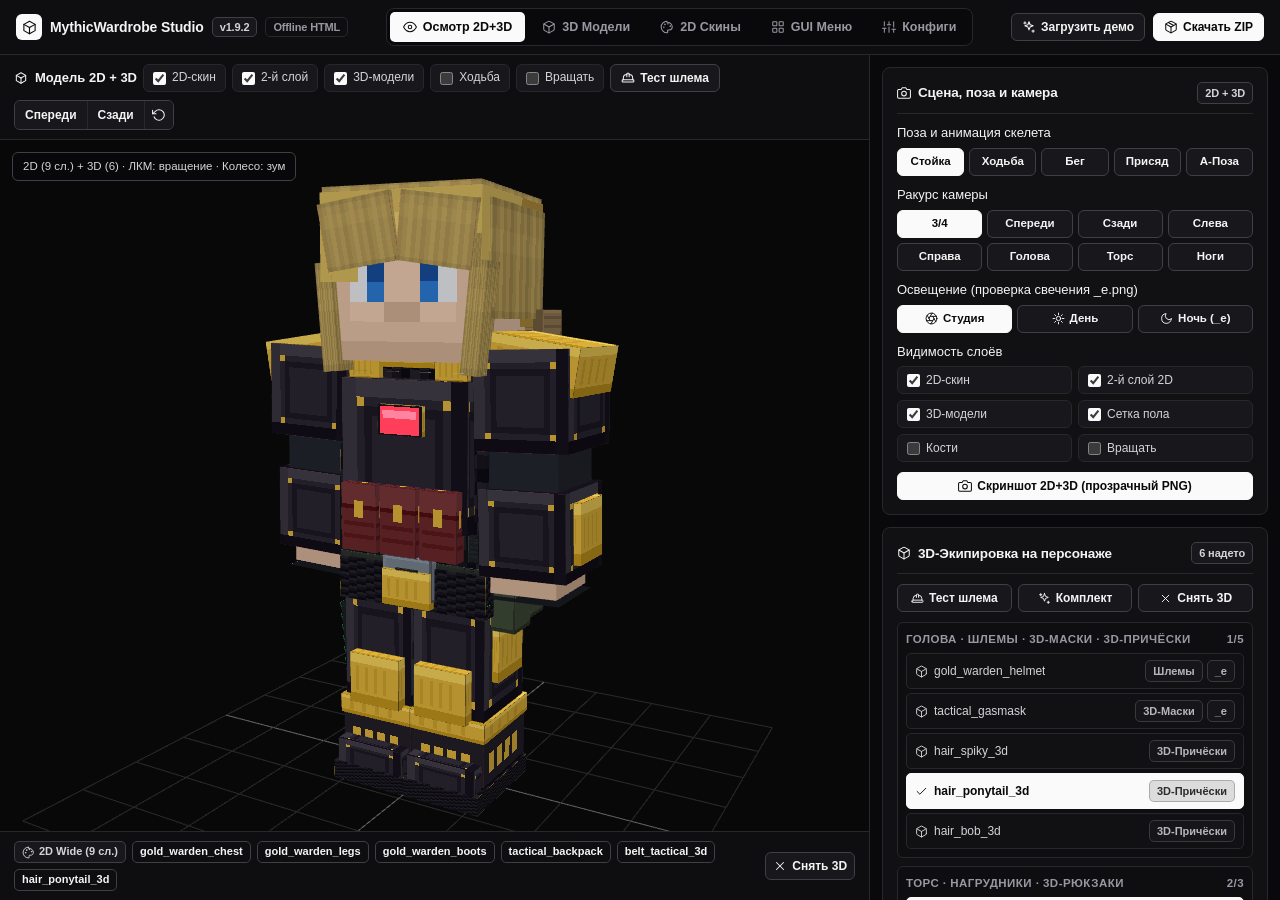
==== commit d17fe7d5: "Studio v2.5: Full 2D+3D character inspector (poses, lighting, camera presets, live 2D+3D fitting & P" ====
--- a/releases/MythicWardrobeStudio.html
+++ b/releases/MythicWardrobeStudio.html
@@ -4,7 +4,7 @@
   <meta charset="UTF-8">
   <meta name="viewport" content="width=device-width, initial-scale=1.0">
   <meta name="theme-color" content="#09090b">
-  <title>MythicWardrobe Studio v2.4 : 3D .bbmodel, 3D-волосы, 2D-скины и GUI-редактор</title>
+  <title>MythicWardrobe Studio v2.5 : Полный осмотр 2D+3D, .bbmodel, 3D-волосы, 2D-скины и GUI</title>
   <style>
 :root {
   --bg: #09090b;
@@ -199,6 +199,9 @@
 .workspace.gui-mode {
   grid-template-columns: 280px minmax(470px, 1fr) 360px;
 }
+.workspace.preview-mode {
+  grid-template-columns: minmax(480px, 1fr) 410px;
+}
 
 .pane {
   height: 100%;
@@ -230,6 +233,9 @@
   .workspace {
     grid-template-columns: 260px minmax(280px, 1fr) 340px;
   }
+  .workspace.preview-mode {
+    grid-template-columns: minmax(360px, 1fr) 360px;
+  }
   .workspace.gui-mode {
     display: flex;
     flex-direction: column;
@@ -253,6 +259,31 @@
   .gui-pane-left { grid-area: left; border-right: 1px solid var(--border) !important; }
   .gui-pane-center { grid-area: center; }
   .gui-pane-right { grid-area: right; }
+}
+
+@media (max-width: 920px) {
+  .workspace.preview-mode {
+    display: flex;
+    flex-direction: column;
+    overflow-y: auto;
+  }
+  .workspace.preview-mode .workspace-tab[data-tab-panel="preview"].active {
+    display: flex;
+    flex-direction: column;
+    height: auto;
+  }
+  .workspace.preview-mode .preview-stage-pane {
+    min-height: 52dvh;
+    height: 56dvh;
+    flex-shrink: 0;
+    border-right: none;
+    border-bottom: 1px solid var(--border);
+  }
+  .workspace.preview-mode .pane-preview-rail {
+    height: auto;
+    overflow: visible;
+    border-right: none;
+  }
 }
 
 @media (max-width: 780px) {
@@ -1451,6 +1482,251 @@
   margin: 0 auto;
 }
 
+/* ==================== FULL 2D + 3D MODEL INSPECTOR ==================== */
+.preview-pose-grid {
+  display: grid;
+  grid-template-columns: repeat(5, minmax(0, 1fr));
+  gap: 5px;
+}
+.preview-cam-grid {
+  display: grid;
+  grid-template-columns: repeat(4, minmax(0, 1fr));
+  gap: 5px;
+}
+.preview-light-grid {
+  display: grid;
+  grid-template-columns: repeat(3, minmax(0, 1fr));
+  gap: 5px;
+}
+.preview-pose-grid .btn,
+.preview-cam-grid .btn,
+.preview-light-grid .btn {
+  padding: 0 6px;
+  font-size: 11.5px;
+  justify-content: center;
+}
+.preview-pose-grid .btn.active,
+.preview-cam-grid .btn.active,
+.preview-light-grid .btn.active {
+  background: var(--accent);
+  color: var(--accent-inv);
+  border-color: var(--accent);
+  font-weight: 700;
+}
+
+.preview-toggle-grid {
+  display: grid;
+  grid-template-columns: repeat(2, minmax(0, 1fr));
+  gap: 6px;
+}
+.preview-toggle-grid .toggle-chip {
+  justify-content: flex-start;
+  width: 100%;
+}
+
+.preview-action-row {
+  display: grid;
+  grid-template-columns: repeat(3, minmax(0, 1fr));
+  gap: 6px;
+}
+.preview-action-row .btn {
+  justify-content: center;
+  padding: 0 8px;
+}
+
+.preview-3d-groups {
+  display: flex;
+  flex-direction: column;
+  gap: 8px;
+}
+.preview-slot-group {
+  display: flex;
+  flex-direction: column;
+  gap: 5px;
+  padding: 8px;
+  background: var(--bg-elev);
+  border: 1px solid var(--border);
+  border-radius: var(--radius-sm);
+}
+.preview-slot-head {
+  display: flex;
+  align-items: center;
+  justify-content: space-between;
+  gap: 8px;
+  font-size: 11.5px;
+  font-weight: 600;
+  color: var(--muted);
+  text-transform: uppercase;
+  letter-spacing: 0.04em;
+}
+.preview-3d-list {
+  display: flex;
+  flex-direction: column;
+  gap: 4px;
+}
+.preview-3d-item {
+  width: 100%;
+  display: flex;
+  align-items: center;
+  justify-content: space-between;
+  gap: 8px;
+  padding: 6px 8px;
+  background: var(--panel);
+  border: 1px solid var(--border);
+  border-radius: 5px;
+  color: var(--text-2);
+  font-family: inherit;
+  font-size: 12px;
+  text-align: left;
+  cursor: pointer;
+  transition: border-color 0.12s, background-color 0.12s, color 0.12s;
+}
+.preview-3d-item:hover {
+  border-color: var(--border-strong);
+  color: var(--text);
+}
+.preview-3d-item.equipped {
+  background: var(--accent);
+  color: var(--accent-inv);
+  border-color: var(--accent);
+  font-weight: 600;
+}
+.preview-3d-item-main {
+  min-width: 0;
+  display: flex;
+  align-items: center;
+  gap: 6px;
+  overflow: hidden;
+}
+.preview-3d-item-name {
+  overflow: hidden;
+  text-overflow: ellipsis;
+  white-space: nowrap;
+}
+.preview-3d-item-meta {
+  display: inline-flex;
+  align-items: center;
+  gap: 4px;
+  flex-shrink: 0;
+  font-size: 10.5px;
+  opacity: 0.85;
+}
+.preview-3d-item.equipped .tag {
+  background: rgba(9, 9, 11, 0.14);
+  border-color: rgba(9, 9, 11, 0.28);
+  color: var(--accent-inv);
+}
+
+.preview-combo-section {
+  display: flex;
+  flex-direction: column;
+  gap: 6px;
+  padding-top: 8px;
+  border-top: 1px solid var(--border);
+}
+.preview-combo-list {
+  display: flex;
+  flex-direction: column;
+  gap: 4px;
+}
+
+.preview-2d-list {
+  display: flex;
+  flex-direction: column;
+  gap: 5px;
+  max-height: 320px;
+  overflow-y: auto;
+  padding-right: 2px;
+}
+.preview-2d-row {
+  display: grid;
+  grid-template-columns: minmax(0, 1fr) 150px;
+  gap: 8px;
+  align-items: center;
+  padding: 5px 8px;
+  background: var(--bg-elev);
+  border: 1px solid var(--border);
+  border-radius: 5px;
+}
+.preview-2d-row.has-value {
+  border-color: var(--border-strong);
+  background: var(--panel-2);
+}
+.preview-2d-row.is-locked {
+  border-style: dashed;
+  border-color: var(--muted);
+  opacity: 0.72;
+}
+.preview-2d-row select {
+  height: var(--h-sm);
+  font-size: 11.5px;
+  padding: 0 6px;
+}
+.preview-2d-label {
+  min-width: 0;
+  display: flex;
+  flex-direction: column;
+  gap: 1px;
+}
+.preview-2d-name {
+  font-size: 12px;
+  font-weight: 600;
+  color: var(--text);
+  overflow: hidden;
+  text-overflow: ellipsis;
+  white-space: nowrap;
+}
+.preview-2d-sub {
+  font-size: 10.5px;
+  color: var(--muted);
+  display: inline-flex;
+  align-items: center;
+  gap: 4px;
+  overflow: hidden;
+  text-overflow: ellipsis;
+  white-space: nowrap;
+}
+
+.summary-metrics-grid {
+  display: grid;
+  grid-template-columns: repeat(4, minmax(0, 1fr));
+  gap: 6px;
+}
+.summary-metric {
+  background: var(--bg-elev);
+  border: 1px solid var(--border);
+  border-radius: var(--radius-sm);
+  padding: 8px 6px;
+  display: flex;
+  flex-direction: column;
+  align-items: center;
+  gap: 2px;
+}
+.summary-metric-val {
+  font-size: 16px;
+  font-weight: 700;
+  color: var(--text);
+  line-height: 1.1;
+  font-variant-numeric: tabular-nums;
+}
+.summary-metric-lbl {
+  font-size: 10.5px;
+  color: var(--muted);
+  white-space: nowrap;
+}
+.preview-summary-details {
+  display: flex;
+  flex-direction: column;
+  gap: 6px;
+  font-size: 11.5px;
+  color: var(--text-2);
+}
+.preview-bone-chips {
+  display: flex;
+  flex-wrap: wrap;
+  gap: 4px;
+}
+
 /* Scrollbars */
 ::-webkit-scrollbar { width: 6px; height: 6px; }
 ::-webkit-scrollbar-track { background: transparent; }
@@ -1470,6 +1746,44 @@
   <!-- INLINE MONOCHROME SVG ICON SPRITE (100% OFFLINE, ZERO EMOJI) -->
   <svg aria-hidden="true" style="position:absolute;width:0;height:0;overflow:hidden">
     <defs>
+      <symbol id="ico-eye" viewBox="0 0 24 24">
+        <path d="M1 12s4-8 11-8 11 8 11 8-4 8-11 8-11-8-11-8z"></path>
+        <circle cx="12" cy="12" r="3"></circle>
+      </symbol>
+      <symbol id="ico-sun" viewBox="0 0 24 24">
+        <circle cx="12" cy="12" r="4"></circle>
+        <line x1="12" y1="2" x2="12" y2="5"></line>
+        <line x1="12" y1="19" x2="12" y2="22"></line>
+        <line x1="4.93" y1="4.93" x2="7.05" y2="7.05"></line>
+        <line x1="16.95" y1="16.95" x2="19.07" y2="19.07"></line>
+        <line x1="2" y1="12" x2="5" y2="12"></line>
+        <line x1="19" y1="12" x2="22" y2="12"></line>
+        <line x1="4.93" y1="19.07" x2="7.05" y2="16.95"></line>
+        <line x1="16.95" y1="7.05" x2="19.07" y2="4.93"></line>
+      </symbol>
+      <symbol id="ico-moon" viewBox="0 0 24 24">
+        <path d="M21 12.79A9 9 0 1 1 11.21 3 7 7 0 0 0 21 12.79z"></path>
+      </symbol>
+      <symbol id="ico-aperture" viewBox="0 0 24 24">
+        <circle cx="12" cy="12" r="10"></circle>
+        <line x1="14.31" y1="8" x2="20.05" y2="17.94"></line>
+        <line x1="9.69" y1="8" x2="21.17" y2="8"></line>
+        <line x1="7.38" y1="12" x2="13.12" y2="2.06"></line>
+        <line x1="9.69" y1="16" x2="3.95" y2="6.06"></line>
+        <line x1="14.31" y1="16" x2="2.83" y2="16"></line>
+        <line x1="16.62" y1="12" x2="10.88" y2="21.94"></line>
+      </symbol>
+      <symbol id="ico-user" viewBox="0 0 24 24">
+        <path d="M20 21v-2a4 4 0 0 0-4-4H8a4 4 0 0 0-4 4v2"></path>
+        <circle cx="12" cy="7" r="4"></circle>
+      </symbol>
+      <symbol id="ico-shuffle" viewBox="0 0 24 24">
+        <polyline points="16 3 21 3 21 8"></polyline>
+        <line x1="4" y1="20" x2="21" y2="3"></line>
+        <polyline points="21 16 21 21 16 21"></polyline>
+        <line x1="15" y1="15" x2="21" y2="21"></line>
+        <line x1="4" y1="4" x2="9" y2="9"></line>
+      </symbol>
       <symbol id="ico-brand" viewBox="0 0 24 24">
         <path d="M12 2L3 7v10l9 5 9-5V7l-9-5z"></path>
         <path d="M3 7l9 5 9-5"></path>
@@ -1660,12 +1974,16 @@
         <svg class="ico ico-md"><use href="#ico-brand"></use></svg>
       </span>
       <span>MythicWardrobe Studio</span>
-      <span class="brand-badge">v1.9.1</span>
+      <span class="brand-badge">v1.9.2</span>
       <span class="brand-offline" title="Работает полностью в браузере без Python и без сервера">Offline HTML</span>
     </div>
 
     <nav class="tabs" aria-label="Разделы студии">
-      <button class="tab-btn active" data-tab="bbmodel">
+      <button class="tab-btn active" data-tab="preview">
+        <svg class="ico" aria-hidden="true"><use href="#ico-eye"></use></svg>
+        <span>Осмотр 2D+3D</span>
+      </button>
+      <button class="tab-btn" data-tab="bbmodel">
         <svg class="ico" aria-hidden="true"><use href="#ico-cube"></use></svg>
         <span>3D Модели</span>
       </button>
@@ -1684,7 +2002,7 @@
     </nav>
 
     <div class="topbar-actions">
-      <button class="btn btn-sm" id="btnLoadDemo" title="Загрузить все 10 демо .bbmodel (включая 3D-пояса) и 68 стартовых 2D-скинов">
+      <button class="btn btn-sm" id="btnLoadDemo" title="Загрузить все 14 демо .bbmodel (включая 3D-пояса, ботинки и 3D-причёски) и 68 стартовых 2D-скинов">
         <svg class="ico" aria-hidden="true"><use href="#ico-sparkles"></use></svg>
         <span>Загрузить демо</span>
       </button>
@@ -1696,10 +2014,207 @@
   </header>
 
   <!-- MAIN WORKSPACE -->
-  <main class="workspace" id="mainWorkspace">
+  <main class="workspace preview-mode" id="mainWorkspace">
+
+    <!-- ==================== TAB 0: FULL 2D + 3D MODEL INSPECTOR ==================== -->
+    <div class="workspace-tab active" data-tab-panel="preview">
+
+      <!-- WIDE SHOWCASE 3D VIEWPORT -->
+      <section class="pane pane-viewer preview-stage-pane" id="viewerMountPreview"></section>
+
+      <!-- RIGHT CONTROL RAIL: FULL 2D + 3D INSPECTOR -->
+      <aside class="pane pane-preview-rail">
+
+        <!-- CARD 1: SCENE, POSE, CAMERA & LIGHTING -->
+        <div class="card">
+          <div class="card-title">
+            <span class="card-title-main">
+              <svg class="ico" aria-hidden="true"><use href="#ico-camera"></use></svg>
+              <span>Сцена, поза и камера</span>
+            </span>
+            <span class="tag">2D + 3D</span>
+          </div>
+
+          <div class="field">
+            <span class="field-label">Поза и анимация скелета</span>
+            <div class="preview-pose-grid" id="previewPoseGroup" role="group" aria-label="Поза персонажа">
+              <button type="button" class="btn btn-sm active" data-pose="idle">Стойка</button>
+              <button type="button" class="btn btn-sm" data-pose="walk">Ходьба</button>
+              <button type="button" class="btn btn-sm" data-pose="run">Бег</button>
+              <button type="button" class="btn btn-sm" data-pose="sneak">Присяд</button>
+              <button type="button" class="btn btn-sm" data-pose="apose">A-Поза</button>
+            </div>
+          </div>
+
+          <div class="field">
+            <span class="field-label">Ракурс камеры</span>
+            <div class="preview-cam-grid" id="previewCamGroup" role="group" aria-label="Ракурсы камеры">
+              <button type="button" class="btn btn-sm active" data-cam="default">3/4</button>
+              <button type="button" class="btn btn-sm" data-cam="front">Спереди</button>
+              <button type="button" class="btn btn-sm" data-cam="back">Сзади</button>
+              <button type="button" class="btn btn-sm" data-cam="left">Слева</button>
+              <button type="button" class="btn btn-sm" data-cam="right">Справа</button>
+              <button type="button" class="btn btn-sm" data-cam="head">Голова</button>
+              <button type="button" class="btn btn-sm" data-cam="torso">Торс</button>
+              <button type="button" class="btn btn-sm" data-cam="feet">Ноги</button>
+            </div>
+          </div>
+
+          <div class="field">
+            <span class="field-label">Освещение (проверка свечения _e.png)</span>
+            <div class="preview-light-grid" id="previewLightGroup" role="group" aria-label="Освещение сцены">
+              <button type="button" class="btn btn-sm active" data-light="studio">
+                <svg class="ico ico-sm" aria-hidden="true"><use href="#ico-aperture"></use></svg>
+                <span>Студия</span>
+              </button>
+              <button type="button" class="btn btn-sm" data-light="day">
+                <svg class="ico ico-sm" aria-hidden="true"><use href="#ico-sun"></use></svg>
+                <span>День</span>
+              </button>
+              <button type="button" class="btn btn-sm" data-light="night">
+                <svg class="ico ico-sm" aria-hidden="true"><use href="#ico-moon"></use></svg>
+                <span>Ночь (_e)</span>
+              </button>
+            </div>
+          </div>
+
+          <div class="field">
+            <span class="field-label">Видимость слоёв</span>
+            <div class="preview-toggle-grid">
+              <label class="toggle-chip"><input type="checkbox" id="pvShow2dSkin" checked> <span>2D-скин</span></label>
+              <label class="toggle-chip"><input type="checkbox" id="pvShow2dOuter" checked> <span>2-й слой 2D</span></label>
+              <label class="toggle-chip"><input type="checkbox" id="pvShow3dArmor" checked> <span>3D-модели</span></label>
+              <label class="toggle-chip"><input type="checkbox" id="pvShowGrid" checked> <span>Сетка пола</span></label>
+              <label class="toggle-chip"><input type="checkbox" id="pvShowBones"> <span>Кости</span></label>
+              <label class="toggle-chip"><input type="checkbox" id="pvAutoRotate"> <span>Вращать</span></label>
+            </div>
+          </div>
+
+          <button type="button" class="btn btn-primary btn-sm btn-block" id="btnCaptureFullPng">
+            <svg class="ico" aria-hidden="true"><use href="#ico-camera"></use></svg>
+            <span>Скриншот 2D+3D (прозрачный PNG)</span>
+          </button>
+        </div>
+
+        <!-- CARD 2: 3D EQUIPMENT QUICK CONTROLS -->
+        <div class="card">
+          <div class="card-title">
+            <span class="card-title-main">
+              <svg class="ico" aria-hidden="true"><use href="#ico-cube"></use></svg>
+              <span>3D-Экипировка на персонаже</span>
+            </span>
+            <span id="pv3dCountTag" class="tag">0 надето</span>
+          </div>
+
+          <div class="preview-action-row">
+            <button type="button" class="btn btn-sm helmet-test-toggle" id="btnPreviewTestHelmet" title="Примерить шлем поверх 3D-причёски (проверка SWAP_MODEL / PARTIAL_MODEL / HIDE_ALL)">
+              <svg class="ico ico-sm" aria-hidden="true"><use href="#ico-hard-hat"></use></svg>
+              <span>Тест шлема</span>
+            </button>
+            <button type="button" class="btn btn-sm" id="btnPreviewEquipSet" title="Надеть сбалансированный 3D-набор на персонажа">
+              <svg class="ico ico-sm" aria-hidden="true"><use href="#ico-sparkles"></use></svg>
+              <span>Комплект</span>
+            </button>
+            <button type="button" class="btn btn-sm" id="btnPreviewClear3d" title="Снять все 3D-модели и оставить чистый 2D-скин">
+              <svg class="ico ico-sm" aria-hidden="true"><use href="#ico-x"></use></svg>
+              <span>Снять 3D</span>
+            </button>
+          </div>
+
+          <div id="preview3dSlotGroups" class="preview-3d-groups">
+            <div class="hint">Загрузите .bbmodel во вкладке «3D Модели» или нажмите «Загрузить демо» вверху.</div>
+          </div>
+
+          <div id="previewComboSection" class="preview-combo-section" style="display:none">
+            <span class="field-label">Комбо-связки (сшивка прямо в 3D)</span>
+            <div id="previewComboList" class="preview-combo-list"></div>
+          </div>
+        </div>
+
+        <!-- CARD 3: 2D SKIN & CLOTHING QUICK CONTROLS -->
+        <div class="card">
+          <div class="card-title">
+            <span class="card-title-main">
+              <svg class="ico" aria-hidden="true"><use href="#ico-palette"></use></svg>
+              <span>2D-Скин и одежда (15 слоёв)</span>
+            </span>
+            <span id="pv2dCountTag" class="tag">0 / 15</span>
+          </div>
+
+          <div class="grid-2">
+            <div class="field">
+              <label class="field-label" for="pvBodyType">Телосложение</label>
+              <select id="pvBodyType">
+                <option value="wide">Wide (4px — Steve)</option>
+                <option value="slim">Slim (3px — Alex)</option>
+              </select>
+            </div>
+            <div class="field">
+              <span class="field-label">Быстрые пресеты</span>
+              <div class="btn-split-2">
+                <button type="button" class="btn btn-sm" id="btnPreviewRand2d" title="Случайная комбинация 2D-слоёв">
+                  <svg class="ico ico-sm" aria-hidden="true"><use href="#ico-shuffle"></use></svg>
+                  <span>Случайно</span>
+                </button>
+                <button type="button" class="btn btn-sm" id="btnPreviewHazmat" title="Примерить костюм химзащиты с блокировкой слоёв (Blocks)">
+                  <svg class="ico ico-sm" aria-hidden="true"><use href="#ico-shield"></use></svg>
+                  <span>Химзащита</span>
+                </button>
+              </div>
+            </div>
+          </div>
+
+          <div id="preview2dQuickList" class="preview-2d-list"></div>
+        </div>
+
+        <!-- CARD 4: FULL 2D + 3D MODEL SUMMARY -->
+        <div class="card">
+          <div class="card-title">
+            <span class="card-title-main">
+              <svg class="ico" aria-hidden="true"><use href="#ico-layers"></use></svg>
+              <span>Сводка полной модели</span>
+            </span>
+            <span id="pvBodyBadge" class="tag">Wide</span>
+          </div>
+
+          <div class="summary-metrics-grid" id="previewSummaryMetrics">
+            <div class="summary-metric">
+              <span class="summary-metric-val" id="pvMetric2d">0</span>
+              <span class="summary-metric-lbl">2D-слоёв</span>
+            </div>
+            <div class="summary-metric">
+              <span class="summary-metric-val" id="pvMetric3d">0</span>
+              <span class="summary-metric-lbl">3D-моделей</span>
+            </div>
+            <div class="summary-metric">
+              <span class="summary-metric-val" id="pvMetricCubes">0</span>
+              <span class="summary-metric-lbl">3D-кубов</span>
+            </div>
+            <div class="summary-metric">
+              <span class="summary-metric-val" id="pvMetricBlocked">0</span>
+              <span class="summary-metric-lbl">Blocks</span>
+            </div>
+          </div>
+
+          <div id="previewSummaryDetails" class="preview-summary-details"></div>
+
+          <div class="btn-split-2">
+            <button type="button" class="btn btn-sm btn-block" id="btnPreviewDl2dPng">
+              <svg class="ico ico-sm" aria-hidden="true"><use href="#ico-download"></use></svg>
+              <span>2D PNG (64×64)</span>
+            </button>
+            <button type="button" class="btn btn-primary btn-sm btn-block" id="btnPreviewDlZip">
+              <svg class="ico ico-sm" aria-hidden="true"><use href="#ico-package"></use></svg>
+              <span>Скачать ZIP</span>
+            </button>
+          </div>
+        </div>
+
+      </aside>
+    </div>
 
     <!-- ==================== TAB 1: 3D BBMODEL COMBINER ==================== -->
-    <div class="workspace-tab active" data-tab-panel="bbmodel">
+    <div class="workspace-tab" data-tab-panel="bbmodel">
 
       <!-- LEFT PANE: UPLOAD + MODEL LIBRARY -->
       <aside class="pane">
@@ -2810,9 +3325,10 @@
       <div class="row-wrap">
         <span class="viewer-title">
           <svg class="ico" aria-hidden="true"><use href="#ico-box"></use></svg>
-          <span>3D Предпросмотр</span>
+          <span>Модель 2D + 3D</span>
         </span>
-        <label class="toggle-chip"><input type="checkbox" id="chkShowMannequin" checked> <span>Скин</span></label>
+        <label class="toggle-chip"><input type="checkbox" id="chkShowMannequin" checked> <span>2D-скин</span></label>
+        <label class="toggle-chip"><input type="checkbox" id="chkShowOuterSkin" checked> <span>2-й слой</span></label>
         <label class="toggle-chip"><input type="checkbox" id="chkShowArmor" checked> <span>3D-модели</span></label>
         <label class="toggle-chip"><input type="checkbox" id="chkWalkAnim"> <span>Ходьба</span></label>
         <label class="toggle-chip"><input type="checkbox" id="chkAutoRotate"> <span>Вращать</span></label>
@@ -2836,7 +3352,7 @@
     <div class="viewer-controls">
       <div class="row-between">
         <div class="row-wrap" id="equippedChips">
-          <span class="hint">Выберите модель или комбо-связку для примерки на 3D-манекене</span>
+          <span class="hint">Выберите 2D-слои и 3D-модели для примерки на одном персонаже</span>
         </div>
         <button class="btn btn-sm" id="btnClearEquipped">
           <svg class="ico" aria-hidden="true"><use href="#ico-x"></use></svg>
@@ -3107,6 +3623,9 @@
     precision mediump float;
     uniform sampler2D uTex;
     uniform float uAlphaCutoff;
+    uniform float uAmbient;
+    uniform float uDiffuse;
+    uniform float uEmissiveBoost;
     varying vec3 vNorm;
     varying vec2 vUv;
     varying float vEmis;
@@ -3116,8 +3635,8 @@
       vec3 n = normalize(vNorm);
       float light1 = max(dot(n, normalize(vec3(0.45, 0.78, -0.52))), 0.0);
       float light2 = max(dot(n, normalize(vec3(-0.55, 0.35, 0.72))), 0.0);
-      float shade = clamp(0.56 + light1 * 0.44 + light2 * 0.18, 0.48, 1.08);
-      vec3 rgb = mix(col.rgb * shade, col.rgb * 1.15, vEmis);
+      float shade = clamp(uAmbient + light1 * uDiffuse + light2 * (uDiffuse * 0.42), 0.14, 1.16);
+      vec3 rgb = mix(col.rgb * shade, col.rgb * uEmissiveBoost, vEmis);
       gl_FragColor = vec4(rgb, col.a);
     }
   `;
@@ -3149,7 +3668,8 @@
       this.dist = 56;
       this.targetY = 17;
       this.autoSpin = false;
-      this.walkAnim = false;
+      this.poseMode = "idle"; // "idle" | "walk" | "run" | "sneak" | "apose"
+      this.lightMode = "studio"; // "studio" | "day" | "night"
       this.showPlayer = true;
       this.showArmor = true;
       this.showOuterSkin = true;
@@ -3205,6 +3725,9 @@
         uModel: gl.getUniformLocation(this.prog, "uModel"),
         uTex: gl.getUniformLocation(this.prog, "uTex"),
         uAlphaCutoff: gl.getUniformLocation(this.prog, "uAlphaCutoff"),
+        uAmbient: gl.getUniformLocation(this.prog, "uAmbient"),
+        uDiffuse: gl.getUniformLocation(this.prog, "uDiffuse"),
+        uEmissiveBoost: gl.getUniformLocation(this.prog, "uEmissiveBoost"),
       };
       this.lineProg = this._createProg(LINE_VS, LINE_FS);
       this.lineLoc = {
@@ -3300,13 +3823,31 @@
     }
 
     setViewPreset(preset) {
-      if (preset === "front") { this.yaw = 0.0; this.pitch = 0.14; }
-      else if (preset === "back") { this.yaw = Math.PI; this.pitch = 0.16; }
-      else if (preset === "side") { this.yaw = Math.PI * 0.5; this.pitch = 0.14; }
-      else if (preset === "head") { this.yaw = -0.4; this.pitch = 0.12; this.dist = 28; this.targetY = 27.5; return; }
-      else { this.yaw = -0.52; this.pitch = 0.18; }
-      this.dist = 56;
-      this.targetY = 17;
+      if (preset === "front") {
+        this.yaw = 0.0; this.pitch = 0.12; this.dist = 56; this.targetY = 17;
+      } else if (preset === "back") {
+        this.yaw = Math.PI; this.pitch = 0.14; this.dist = 56; this.targetY = 17;
+      } else if (preset === "left") {
+        this.yaw = -Math.PI * 0.5; this.pitch = 0.12; this.dist = 56; this.targetY = 17;
+      } else if (preset === "right" || preset === "side") {
+        this.yaw = Math.PI * 0.5; this.pitch = 0.12; this.dist = 56; this.targetY = 17;
+      } else if (preset === "head") {
+        this.yaw = -0.35; this.pitch = 0.1; this.dist = 26; this.targetY = 27.5;
+      } else if (preset === "torso") {
+        this.yaw = -0.45; this.pitch = 0.12; this.dist = 34; this.targetY = 18;
+      } else if (preset === "feet") {
+        this.yaw = -0.4; this.pitch = 0.16; this.dist = 32; this.targetY = 7;
+      } else {
+        this.yaw = -0.52; this.pitch = 0.18; this.dist = 56; this.targetY = 17;
+      }
+    }
+
+    setPoseMode(mode) {
+      this.poseMode = mode || "idle";
+    }
+
+    setLightMode(mode) {
+      this.lightMode = mode || "studio";
     }
 
     /**
@@ -3486,26 +4027,79 @@
     }
 
     _boneMatrix(bone) {
-      if (!this.walkAnim) return mat4Identity();
+      const mode = this.poseMode || "idle";
       const pv = BONE_PIVOTS[bone] || [0, 24, 0];
-      let rx = 0, ry = 0;
-      const swing = Math.sin(this.t * 3.4) * 0.58;
-      if (bone === "right_arm") rx = -swing;
-      else if (bone === "left_arm") rx = swing;
-      else if (bone === "right_leg" || bone === "right_foot") rx = swing * 0.85;
-      else if (bone === "left_leg" || bone === "left_foot") rx = -swing * 0.85;
-      else if (bone === "head") ry = Math.sin(this.t * 1.4) * 0.16;
-      else return mat4Identity();
-
-      let m = mat4Translate(pv[0], pv[1], pv[2]);
+      let rx = 0, ry = 0, rz = 0;
+      let tx = 0, ty = 0, tz = 0;
+
+      if (mode === "idle") {
+        // Subtle natural breathing & idle sway so character feels alive
+        const breath = Math.sin(this.t * 2.1);
+        if (bone === "right_arm") { rz = 0.045 + breath * 0.025; rx = breath * 0.03; }
+        else if (bone === "left_arm") { rz = -(0.045 + breath * 0.025); rx = -breath * 0.03; }
+        else if (bone === "head") { ry = Math.sin(this.t * 0.9) * 0.09; rx = Math.sin(this.t * 1.4) * 0.03; }
+        else return mat4Identity();
+      } else if (mode === "walk") {
+        const swing = Math.sin(this.t * 3.8) * 0.56;
+        if (bone === "right_arm") rx = -swing;
+        else if (bone === "left_arm") rx = swing;
+        else if (bone === "right_leg" || bone === "right_foot") rx = swing * 0.85;
+        else if (bone === "left_leg" || bone === "left_foot") rx = -swing * 0.85;
+        else if (bone === "head") ry = Math.sin(this.t * 1.5) * 0.14;
+        else return mat4Identity();
+      } else if (mode === "run") {
+        const swing = Math.sin(this.t * 6.8) * 0.92;
+        const bob = Math.abs(Math.sin(this.t * 6.8)) * 0.75;
+        ty = bob;
+        if (bone === "body" || bone === "waist") { rx = -0.14; }
+        else if (bone === "head") { rx = 0.08; ry = Math.sin(this.t * 3.4) * 0.1; tz = -1.2; }
+        else if (bone === "right_arm") { rx = -swing - 0.15; rz = 0.08; }
+        else if (bone === "left_arm") { rx = swing - 0.15; rz = -0.08; }
+        else if (bone === "right_leg" || bone === "right_foot") { rx = swing * 0.98; }
+        else if (bone === "left_leg" || bone === "left_foot") { rx = -swing * 0.98; }
+      } else if (mode === "sneak") {
+        // Minecraft sneak crouch: torso leans forward around waist, head & arms follow cleanly
+        if (bone === "body") {
+          let m = mat4Translate(0, 11.2, 3.0);
+          m = mat4Mul(m, mat4RotX(-0.46));
+          m = mat4Mul(m, mat4Translate(0, -12, 0));
+          return m;
+        } else if (bone === "waist") {
+          let m = mat4Translate(0, 11.2, 3.0);
+          m = mat4Mul(m, mat4RotX(-0.46));
+          m = mat4Mul(m, mat4Translate(0, -12, 0));
+          return m;
+        } else if (bone === "head") {
+          ty = -3.4; tz = -2.2; rx = 0.08;
+        } else if (bone === "right_arm") {
+          ty = -3.0; tz = -1.8; rx = -0.35; rz = 0.08;
+        } else if (bone === "left_arm") {
+          ty = -3.0; tz = -1.8; rx = -0.35; rz = -0.08;
+        } else if (bone === "right_leg" || bone === "right_foot") {
+          tz = 3.0; ty = -0.6;
+        } else if (bone === "left_leg" || bone === "left_foot") {
+          tz = 3.0; ty = -0.6;
+        }
+      } else if (mode === "apose") {
+        // Inspection A-pose: arms angled out so torso sides, waist belts & sleeves are clearly visible
+        if (bone === "right_arm") rz = 0.58;
+        else if (bone === "left_arm") rz = -0.58;
+        else return mat4Identity();
+      } else {
+        return mat4Identity();
+      }
+
+      let m = mat4Translate(pv[0] + tx, pv[1] + ty, pv[2] + tz);
       if (ry) m = mat4Mul(m, mat4RotY(ry));
       if (rx) m = mat4Mul(m, mat4RotX(rx));
+      if (rz) m = mat4Mul(m, mat4RotZ(rz));
       m = mat4Mul(m, mat4Translate(-pv[0], -pv[1], -pv[2]));
       return m;
     }
 
     _bindPointer() {
       let dragging = false, rightDrag = false, lx = 0, ly = 0;
+      let pinchDist = 0;
       const c = this.canvas;
       c.addEventListener("contextmenu", e => e.preventDefault());
       c.addEventListener("mousedown", e => {
@@ -3529,6 +4123,41 @@
         e.preventDefault();
         this.dist = Math.max(18, Math.min(110, this.dist + e.deltaY * 0.05));
       }, { passive: false });
+
+      // Touch drag rotate & pinch zoom
+      c.addEventListener("touchstart", e => {
+        if (e.touches.length === 1) {
+          dragging = true;
+          lx = e.touches[0].clientX;
+          ly = e.touches[0].clientY;
+        } else if (e.touches.length === 2) {
+          dragging = false;
+          pinchDist = Math.hypot(
+            e.touches[0].clientX - e.touches[1].clientX,
+            e.touches[0].clientY - e.touches[1].clientY
+          );
+        }
+      }, { passive: true });
+      c.addEventListener("touchmove", e => {
+        if (e.touches.length === 1 && dragging) {
+          const dx = e.touches[0].clientX - lx;
+          const dy = e.touches[0].clientY - ly;
+          lx = e.touches[0].clientX;
+          ly = e.touches[0].clientY;
+          this.yaw += dx * 0.012;
+          this.pitch = Math.max(-1.2, Math.min(1.25, this.pitch + dy * 0.011));
+        } else if (e.touches.length === 2) {
+          const nd = Math.hypot(
+            e.touches[0].clientX - e.touches[1].clientX,
+            e.touches[0].clientY - e.touches[1].clientY
+          );
+          if (pinchDist > 0) {
+            this.dist = Math.max(18, Math.min(110, this.dist + (pinchDist - nd) * 0.14));
+          }
+          pinchDist = nd;
+        }
+      }, { passive: true });
+      c.addEventListener("touchend", () => { dragging = false; pinchDist = 0; }, { passive: true });
     }
 
     _startLoop() {
@@ -3548,11 +4177,33 @@
     set showMannequin(v) { this.showPlayer = !!v; }
     get autoRotate() { return this.autoSpin; }
     set autoRotate(v) { this.autoSpin = !!v; }
+    get walkAnim() { return this.poseMode === "walk"; }
+    set walkAnim(v) { this.poseMode = v ? "walk" : "idle"; }
 
     resize() { this.render(); }
     setViewFront() { this.setViewPreset("front"); }
     setViewBack() { this.setViewPreset("back"); }
     resetView() { this.setViewPreset("default"); }
+
+    /**
+     * Captures a clean transparent PNG screenshot of the full combined 2D + 3D character!
+     */
+    captureFullCharacterPng(transparent = true) {
+      const gl = this.gl;
+      if (!gl) return null;
+      const prevGrid = this.showGrid;
+      const prevBones = this.showBones;
+      this.showGrid = false;
+      this.showBones = false;
+      this._transparentBg = Boolean(transparent);
+      this.render();
+      const url = this.canvas.toDataURL("image/png");
+      this._transparentBg = false;
+      this.showGrid = prevGrid;
+      this.showBones = prevBones;
+      this.render();
+      return url;
+    }
 
     setSkinDataUri(dataUri, slim) {
       if (typeof slim === "boolean") this.setSlim(slim);
@@ -3646,8 +4297,16 @@
         this.canvas.height = h;
       }
       gl.viewport(0, 0, w, h);
-      if (this._transparentBg) gl.clearColor(0.0, 0.0, 0.0, 0.0);
-      else gl.clearColor(0.032, 0.032, 0.032, 1.0);
+      const lm = this.lightMode || "studio";
+      if (this._transparentBg) {
+        gl.clearColor(0.0, 0.0, 0.0, 0.0);
+      } else if (lm === "day") {
+        gl.clearColor(0.095, 0.100, 0.110, 1.0);
+      } else if (lm === "night") {
+        gl.clearColor(0.012, 0.013, 0.017, 1.0);
+      } else {
+        gl.clearColor(0.032, 0.032, 0.034, 1.0);
+      }
       gl.clear(gl.COLOR_BUFFER_BIT | gl.DEPTH_BUFFER_BIT);
 
       const proj = mat4Perspective(38 * DEG, w / h, 0.5, 400);
@@ -3676,6 +4335,19 @@
       gl.uniformMatrix4fv(this.loc.uView, false, view);
       gl.activeTexture(gl.TEXTURE0);
       gl.uniform1i(this.loc.uTex, 0);
+      if (lm === "day") {
+        gl.uniform1f(this.loc.uAmbient, 0.72);
+        gl.uniform1f(this.loc.uDiffuse, 0.44);
+        gl.uniform1f(this.loc.uEmissiveBoost, 1.12);
+      } else if (lm === "night") {
+        gl.uniform1f(this.loc.uAmbient, 0.22);
+        gl.uniform1f(this.loc.uDiffuse, 0.24);
+        gl.uniform1f(this.loc.uEmissiveBoost, 1.38);
+      } else {
+        gl.uniform1f(this.loc.uAmbient, 0.56);
+        gl.uniform1f(this.loc.uDiffuse, 0.44);
+        gl.uniform1f(this.loc.uEmissiveBoost, 1.16);
+      }
 
       const drawMesh = (buf, count, tex, bone, cutoff) => {
         gl.uniformMatrix4fv(this.loc.uModel, false, this._boneMatrix(bone));
@@ -5823,7 +6495,7 @@
 
 </script>
 <script>
-window.STUDIO_DEMO_PACK = {"models":[{"filename":"gold_warden_helmet.bbmodel","category":"helmets","wardrobeSlot":"helmet_cosmetic","mythicId":"GoldWardenHelmet","displayName":"&6Шлем Золотого Стража","bbmodel":{"meta":{"format_version":"4.10","model_format":"free","box_uv":false},"name":"gold_warden_helmet","model_identifier":"gold_warden_helmet","visible_box":[1,1,0],"variable_placeholders":"","variable_placeholder_buttons":[],"timeline_setups":[],"unhandled_root_fields":{},"resolution":{"width":64,"height":64},"elements":[{"name":"helmet_dome","box_uv":false,"rescale":false,"locked":false,"light_emission":0,"render_order":"default","allow_mirror_modeling":true,"from":[-4.65,28.6,-4.65],"to":[4.65,32.85,4.65],"autouv":0,"color":0,"origin":[0,24,0],"rotation":[0,0,0],"faces":{"north":{"uv":[0,0,16,16],"texture":0},"east":{"uv":[0,0,16,16],"texture":0},"south":{"uv":[0,0,16,16],"texture":0},"west":{"uv":[0,0,16,16],"texture":0},"up":{"uv":[0,0,16,16],"texture":0},"down":{"uv":[0,0,16,16],"texture":0}},"type":"cube","uuid":"2c260c25-d3ab-52f6-b9f3-89ee71b787dd"},{"name":"helmet_ridge","box_uv":false,"rescale":false,"locked":false,"light_emission":0,"render_order":"default","allow_mirror_modeling":true,"from":[-1.4,32.6,-4.85],"to":[1.4,33.6,4.5],"autouv":0,"color":0,"origin":[0,24,0],"rotation":[0,0,0],"faces":{"north":{"uv":[32,0,48,16],"texture":0},"east":{"uv":[32,0,48,16],"texture":0},"south":{"uv":[32,0,48,16],"texture":0},"west":{"uv":[32,0,48,16],"texture":0},"up":{"uv":[32,0,48,16],"texture":0},"down":{"uv":[32,0,48,16],"texture":0}},"type":"cube","uuid":"f86f1e5f-f11e-5296-af89-9ef175a23a8c"},{"name":"helmet_brim","box_uv":false,"rescale":false,"locked":false,"light_emission":0,"render_order":"default","allow_mirror_modeling":true,"from":[-4.75,28.5,-5.45],"to":[4.75,29.4,-4.4],"autouv":0,"color":0,"origin":[0,24,0],"rotation":[0,0,0],"faces":{"north":{"uv":[32,0,48,16],"texture":0},"east":{"uv":[32,0,48,16],"texture":0},"south":{"uv":[32,0,48,16],"texture":0},"west":{"uv":[32,0,48,16],"texture":0},"up":{"uv":[32,0,48,16],"texture":0},"down":{"uv":[32,0,48,16],"texture":0}},"type":"cube","uuid":"c9530e27-cdd8-5bb5-a76a-73cc4c390334"},{"name":"helmet_visor","box_uv":false,"rescale":false,"locked":false,"light_emission":0,"render_order":"default","allow_mirror_modeling":true,"from":[-4.3,26.8,-5.05],"to":[4.3,28.7,-4.2],"autouv":0,"color":0,"origin":[0,24,0],"rotation":[0,0,0],"faces":{"north":{"uv":[48,0,64,16],"texture":0},"east":{"uv":[16,0,32,16],"texture":0},"south":{"uv":[16,0,32,16],"texture":0},"west":{"uv":[16,0,32,16],"texture":0},"up":{"uv":[16,0,32,16],"texture":0},"down":{"uv":[16,0,32,16],"texture":0}},"type":"cube","uuid":"c9969097-1aa9-51ca-9f73-3fb4c859396a"},{"name":"helmet_back","box_uv":false,"rescale":false,"locked":false,"light_emission":0,"render_order":"default","allow_mirror_modeling":true,"from":[-4.65,24.4,2.2],"to":[4.65,28.7,4.75],"autouv":0,"color":0,"origin":[0,24,0],"rotation":[0,0,0],"faces":{"north":{"uv":[0,0,16,16],"texture":0},"east":{"uv":[0,0,16,16],"texture":0},"south":{"uv":[0,0,16,16],"texture":0},"west":{"uv":[0,0,16,16],"texture":0},"up":{"uv":[0,0,16,16],"texture":0},"down":{"uv":[0,0,16,16],"texture":0}},"type":"cube","uuid":"b8c2adc6-dc24-5ea6-b269-0bf1fa5c933c"},{"name":"helmet_cheek_r","box_uv":false,"rescale":false,"locked":false,"light_emission":0,"render_order":"default","allow_mirror_modeling":true,"from":[-4.75,24.8,-3.4],"to":[-3.9,28.7,3.0],"autouv":0,"color":0,"origin":[0,24,0],"rotation":[0,0,0],"faces":{"north":{"uv":[0,0,16,16],"texture":0},"east":{"uv":[0,0,16,16],"texture":0},"south":{"uv":[0,0,16,16],"texture":0},"west":{"uv":[0,0,16,16],"texture":0},"up":{"uv":[0,0,16,16],"texture":0},"down":{"uv":[0,0,16,16],"texture":0}},"type":"cube","uuid":"300d60af-62ea-543c-99ed-0e3efab26b6a"},{"name":"helmet_cheek_l","box_uv":false,"rescale":false,"locked":false,"light_emission":0,"render_order":"default","allow_mirror_modeling":true,"from":[3.9,24.8,-3.4],"to":[4.75,28.7,3.0],"autouv":0,"color":0,"origin":[0,24,0],"rotation":[0,0,0],"faces":{"north":{"uv":[0,0,16,16],"texture":0},"east":{"uv":[0,0,16,16],"texture":0},"south":{"uv":[0,0,16,16],"texture":0},"west":{"uv":[0,0,16,16],"texture":0},"up":{"uv":[0,0,16,16],"texture":0},"down":{"uv":[0,0,16,16],"texture":0}},"type":"cube","uuid":"0bd59adb-9ae5-5496-be0a-8497178e883e"},{"name":"helmet_ear_r","box_uv":false,"rescale":false,"locked":false,"light_emission":0,"render_order":"default","allow_mirror_modeling":true,"from":[-5.25,26.1,-1.1],"to":[-4.65,28.3,1.3],"autouv":0,"color":0,"origin":[0,24,0],"rotation":[0,0,0],"faces":{"north":{"uv":[32,16,48,32],"texture":0},"east":{"uv":[32,16,48,32],"texture":0},"south":{"uv":[32,16,48,32],"texture":0},"west":{"uv":[32,16,48,32],"texture":0},"up":{"uv":[32,16,48,32],"texture":0},"down":{"uv":[32,16,48,32],"texture":0}},"type":"cube","uuid":"a9f6aeda-b10b-5747-95c9-1621cd17b6d0"},{"name":"helmet_ear_l","box_uv":false,"rescale":false,"locked":false,"light_emission":0,"render_order":"default","allow_mirror_modeling":true,"from":[4.65,26.1,-1.1],"to":[5.25,28.3,1.3],"autouv":0,"color":0,"origin":[0,24,0],"rotation":[0,0,0],"faces":{"north":{"uv":[32,16,48,32],"texture":0},"east":{"uv":[32,16,48,32],"texture":0},"south":{"uv":[32,16,48,32],"texture":0},"west":{"uv":[32,16,48,32],"texture":0},"up":{"uv":[32,16,48,32],"texture":0},"down":{"uv":[32,16,48,32],"texture":0}},"type":"cube","uuid":"006ede7c-7cdc-57eb-a479-fe7e1733e3cd"},{"name":"crest_fin_mid","box_uv":false,"rescale":false,"locked":false,"light_emission":0,"render_order":"default","allow_mirror_modeling":true,"from":[-0.75,33.3,-5.2],"to":[0.75,36.2,5.2],"autouv":0,"color":0,"origin":[0,24,0],"rotation":[0,0,0],"faces":{"north":{"uv":[48,0,64,16],"texture":0},"east":{"uv":[32,0,48,16],"texture":0},"south":{"uv":[32,0,48,16],"texture":0},"west":{"uv":[32,0,48,16],"texture":0},"up":{"uv":[32,0,48,16],"texture":0},"down":{"uv":[32,0,48,16],"texture":0}},"type":"cube","uuid":"fac4b86a-7905-58e3-bf65-7ff5dccbc93b"},{"name":"crest_wing_r","box_uv":false,"rescale":false,"locked":false,"light_emission":0,"render_order":"default","allow_mirror_modeling":true,"from":[-5.4,29.0,-2.0],"to":[-4.5,33.2,1.6],"autouv":0,"color":0,"origin":[-4.8,29.0,0],"rotation":[0,0,-15],"faces":{"north":{"uv":[32,0,48,16],"texture":0},"east":{"uv":[32,0,48,16],"texture":0},"south":{"uv":[32,0,48,16],"texture":0},"west":{"uv":[32,0,48,16],"texture":0},"up":{"uv":[32,0,48,16],"texture":0},"down":{"uv":[32,0,48,16],"texture":0}},"type":"cube","uuid":"f0970ad4-248f-5b86-bb3b-cd6587c25fdc"},{"name":"crest_wing_l","box_uv":false,"rescale":false,"locked":false,"light_emission":0,"render_order":"default","allow_mirror_modeling":true,"from":[4.5,29.0,-2.0],"to":[5.4,33.2,1.6],"autouv":0,"color":0,"origin":[4.8,29.0,0],"rotation":[0,0,15],"faces":{"north":{"uv":[32,0,48,16],"texture":0},"east":{"uv":[32,0,48,16],"texture":0},"south":{"uv":[32,0,48,16],"texture":0},"west":{"uv":[32,0,48,16],"texture":0},"up":{"uv":[32,0,48,16],"texture":0},"down":{"uv":[32,0,48,16],"texture":0}},"type":"cube","uuid":"da1d1325-480d-52fe-87c8-235c472ca38a"}],"outliner":[{"name":"head","origin":[0,24,0],"color":0,"uuid":"2aa1b791-d504-590c-a32f-911aad833f51","export":true,"mirror_uv":false,"isOpen":true,"locked":false,"visibility":true,"autouv":0,"children":["2c260c25-d3ab-52f6-b9f3-89ee71b787dd","f86f1e5f-f11e-5296-af89-9ef175a23a8c","c9530e27-cdd8-5bb5-a76a-73cc4c390334","c9969097-1aa9-51ca-9f73-3fb4c859396a","b8c2adc6-dc24-5ea6-b269-0bf1fa5c933c","300d60af-62ea-543c-99ed-0e3efab26b6a","0bd59adb-9ae5-5496-be0a-8497178e883e","a9f6aeda-b10b-5747-95c9-1621cd17b6d0","006ede7c-7cdc-57eb-a479-fe7e1733e3cd","fac4b86a-7905-58e3-bf65-7ff5dccbc93b","f0970ad4-248f-5b86-bb3b-cd6587c25fdc","da1d1325-480d-52fe-87c8-235c472ca38a"]}],"textures":[{"path":"","name":"gold_warden_cosmetic_main.png","folder":"armor","namespace":"gold_warden_cosmetic","id":"0","width":64,"height":64,"uv_width":64,"uv_height":64,"particle":false,"layers_enabled":false,"sync_to_project":"","render_mode":"default","render_sides":"auto","frame_time":1,"frame_order_type":"loop","frame_order":"","frame_interpolate":false,"visible":true,"internal":true,"saved":true,"uuid":"e16107f1-5598-5f1b-b0c0-a260c05a9071","source":"[data-uri]"},{"path":"","name":"gold_warden_cosmetic_main_e.png","folder":"armor","namespace":"gold_warden_cosmetic","id":"1","width":64,"height":64,"uv_width":64,"uv_height":64,"particle":false,"layers_enabled":false,"sync_to_project":"","render_mode":"default","render_sides":"auto","frame_time":1,"frame_order_type":"loop","frame_order":"","frame_interpolate":false,"visible":true,"internal":true,"saved":true,"uuid":"e377802f-9825-5ae2-b216-7b32c485eb0c","source":"[data-uri]"},{"path":"","name":"gold_warden_cosmetic_layer_1.png","folder":"armor","namespace":"gold_warden_cosmetic","id":"2","width":64,"height":32,"uv_width":64,"uv_height":32,"particle":false,"layers_enabled":false,"sync_to_project":"","render_mode":"default","render_sides":"auto","frame_time":1,"frame_order_type":"loop","frame_order":"","frame_interpolate":false,"visible":true,"internal":true,"saved":true,"uuid":"06cc7787-d3ac-547b-bc56-167cffc2cd2e","source":"[data-uri]"},{"path":"","name":"gold_warden_cosmetic_layer_2.png","folder":"armor","namespace":"gold_warden_cosmetic","id":"3","width":64,"height":32,"uv_width":64,"uv_height":32,"particle":false,"layers_enabled":false,"sync_to_project":"","render_mode":"default","render_sides":"auto","frame_time":1,"frame_order_type":"loop","frame_order":"","frame_interpolate":false,"visible":true,"internal":true,"saved":true,"uuid":"f7e765db-449e-563c-aa17-08b0e726de6f","source":"[data-uri]"},{"path":"","name":"gold_warden_cosmetic_helmet.png","folder":"armor","namespace":"gold_warden_cosmetic","id":"4","width":16,"height":16,"uv_width":16,"uv_height":16,"particle":false,"layers_enabled":false,"sync_to_project":"","render_mode":"default","render_sides":"auto","frame_time":1,"frame_order_type":"loop","frame_order":"","frame_interpolate":false,"visible":true,"internal":true,"saved":true,"uuid":"dca2ba10-7876-54a7-8673-a89e1754da6a","source":"[data-uri]"},{"path":"","name":"gold_warden_cosmetic_chestplate.png","folder":"armor","namespace":"gold_warden_cosmetic","id":"5","width":16,"height":16,"uv_width":16,"uv_height":16,"particle":false,"layers_enabled":false,"sync_to_project":"","render_mode":"default","render_sides":"auto","frame_time":1,"frame_order_type":"loop","frame_order":"","frame_interpolate":false,"visible":true,"internal":true,"saved":true,"uuid":"75283f5f-46e8-5080-9d34-244679ac84d6","source":"[data-uri]"},{"path":"","name":"gold_warden_cosmetic_leggings.png","folder":"armor","namespace":"gold_warden_cosmetic","id":"6","width":16,"height":16,"uv_width":16,"uv_height":16,"particle":false,"layers_enabled":false,"sync_to_project":"","render_mode":"default","render_sides":"auto","frame_time":1,"frame_order_type":"loop","frame_order":"","frame_interpolate":false,"visible":true,"internal":true,"saved":true,"uuid":"05753e0c-2c2f-563c-909f-4a69098ea29d","source":"[data-uri]"},{"path":"","name":"gold_warden_cosmetic_boots.png","folder":"armor","namespace":"gold_warden_cosmetic","id":"7","width":16,"height":16,"uv_width":16,"uv_height":16,"particle":false,"layers_enabled":false,"sync_to_project":"","render_mode":"default","render_sides":"auto","frame_time":1,"frame_order_type":"loop","frame_order":"","frame_interpolate":false,"visible":true,"internal":true,"saved":true,"uuid":"9d039c02-1969-5909-bba8-20cd00a7838e","source":"[data-uri]"}]}},{"filename":"gold_warden_chest.bbmodel","category":"armor_chest","wardrobeSlot":"chest_cosmetic","mythicId":"GoldWardenChestplate","displayName":"&6Нагрудник Золотого Стража","bbmodel":{"meta":{"format_version":"4.10","model_format":"free","box_uv":false},"name":"gold_warden_chest","model_identifier":"gold_warden_chest","visible_box":[1,1,0],"variable_placeholders":"","variable_placeholder_buttons":[],"timeline_setups":[],"unhandled_root_fields":{},"resolution":{"width":64,"height":64},"elements":[{"name":"vest_base","box_uv":false,"rescale":false,"locked":false,"light_emission":0,"render_order":"default","allow_mirror_modeling":true,"from":[-4.55,13.0,-2.55],"to":[4.55,24.3,2.55],"autouv":0,"color":1,"origin":[0,24,0],"rotation":[0,0,0],"faces":{"north":{"uv":[16,0,32,16],"texture":0},"east":{"uv":[16,0,32,16],"texture":0},"south":{"uv":[16,0,32,16],"texture":0},"west":{"uv":[16,0,32,16],"texture":0},"up":{"uv":[16,0,32,16],"texture":0},"down":{"uv":[16,0,32,16],"texture":0}},"type":"cube","uuid":"b180175f-3c58-5894-805f-fa3fc9cb32e4"},{"name":"vest_front_plate","box_uv":false,"rescale":false,"locked":false,"light_emission":0,"render_order":"default","allow_mirror_modeling":true,"from":[-3.85,15.2,-3.35],"to":[3.85,23.1,-2.4],"autouv":0,"color":1,"origin":[0,24,0],"rotation":[0,0,0],"faces":{"north":{"uv":[0,0,16,16],"texture":0},"east":{"uv":[0,0,16,16],"texture":0},"south":{"uv":[0,0,16,16],"texture":0},"west":{"uv":[0,0,16,16],"texture":0},"up":{"uv":[0,0,16,16],"texture":0},"down":{"uv":[0,0,16,16],"texture":0}},"type":"cube","uuid":"82f4c7af-896a-55a2-af42-faaeda5c34bf"},{"name":"vest_back_plate","box_uv":false,"rescale":false,"locked":false,"light_emission":0,"render_order":"default","allow_mirror_modeling":true,"from":[-3.85,15.0,2.4],"to":[3.85,23.2,3.35],"autouv":0,"color":1,"origin":[0,24,0],"rotation":[0,0,0],"faces":{"north":{"uv":[0,0,16,16],"texture":0},"east":{"uv":[0,0,16,16],"texture":0},"south":{"uv":[0,0,16,16],"texture":0},"west":{"uv":[0,0,16,16],"texture":0},"up":{"uv":[0,0,16,16],"texture":0},"down":{"uv":[0,0,16,16],"texture":0}},"type":"cube","uuid":"8581e5d5-9523-5f53-a642-d2203594461b"},{"name":"vest_collar","box_uv":false,"rescale":false,"locked":false,"light_emission":0,"render_order":"default","allow_mirror_modeling":true,"from":[-3.7,23.7,-2.85],"to":[3.7,25.1,2.85],"autouv":0,"color":1,"origin":[0,24,0],"rotation":[0,0,0],"faces":{"north":{"uv":[32,0,48,16],"texture":0},"east":{"uv":[32,0,48,16],"texture":0},"south":{"uv":[32,0,48,16],"texture":0},"west":{"uv":[32,0,48,16],"texture":0},"up":{"uv":[32,0,48,16],"texture":0},"down":{"uv":[32,0,48,16],"texture":0}},"type":"cube","uuid":"1ab761eb-390a-5907-980c-784d5be485d5"},{"name":"vest_strap_r","box_uv":false,"rescale":false,"locked":false,"light_emission":0,"render_order":"default","allow_mirror_modeling":true,"from":[-3.6,22.8,-2.95],"to":[-1.7,24.75,2.95],"autouv":0,"color":1,"origin":[0,24,0],"rotation":[0,0,0],"faces":{"north":{"uv":[32,0,48,16],"texture":0},"east":{"uv":[32,0,48,16],"texture":0},"south":{"uv":[32,0,48,16],"texture":0},"west":{"uv":[32,0,48,16],"texture":0},"up":{"uv":[32,0,48,16],"texture":0},"down":{"uv":[32,0,48,16],"texture":0}},"type":"cube","uuid":"ce1ed0cc-b1e0-5114-91f6-5855a4443974"},{"name":"vest_strap_l","box_uv":false,"rescale":false,"locked":false,"light_emission":0,"render_order":"default","allow_mirror_modeling":true,"from":[1.7,22.8,-2.95],"to":[3.6,24.75,2.95],"autouv":0,"color":1,"origin":[0,24,0],"rotation":[0,0,0],"faces":{"north":{"uv":[32,0,48,16],"texture":0},"east":{"uv":[32,0,48,16],"texture":0},"south":{"uv":[32,0,48,16],"texture":0},"west":{"uv":[32,0,48,16],"texture":0},"up":{"uv":[32,0,48,16],"texture":0},"down":{"uv":[32,0,48,16],"texture":0}},"type":"cube","uuid":"4519eea4-eb9c-5cf8-bd03-2eae1b27198d"},{"name":"vest_core_led","box_uv":false,"rescale":false,"locked":false,"light_emission":0,"render_order":"default","allow_mirror_modeling":true,"from":[-1.35,20.2,-3.65],"to":[1.35,21.8,-3.2],"autouv":0,"color":1,"origin":[0,24,0],"rotation":[0,0,0],"faces":{"north":{"uv":[48,0,64,16],"texture":0},"east":{"uv":[32,0,48,16],"texture":0},"south":{"uv":[32,0,48,16],"texture":0},"west":{"uv":[32,0,48,16],"texture":0},"up":{"uv":[32,0,48,16],"texture":0},"down":{"uv":[32,0,48,16],"texture":0}},"type":"cube","uuid":"cdc1a767-c1ac-59d9-b296-8f0d6aac9779"},{"name":"vest_pouch_r","box_uv":false,"rescale":false,"locked":false,"light_emission":0,"render_order":"default","allow_mirror_modeling":true,"from":[-3.55,13.8,-3.95],"to":[-1.35,17.5,-3.15],"autouv":0,"color":1,"origin":[0,24,0],"rotation":[0,0,0],"faces":{"north":{"uv":[0,16,16,32],"texture":0},"east":{"uv":[0,16,16,32],"texture":0},"south":{"uv":[0,16,16,32],"texture":0},"west":{"uv":[0,16,16,32],"texture":0},"up":{"uv":[0,16,16,32],"texture":0},"down":{"uv":[0,16,16,32],"texture":0}},"type":"cube","uuid":"33419459-23e2-5a59-92e2-09b9aaed0428"},{"name":"vest_pouch_m","box_uv":false,"rescale":false,"locked":false,"light_emission":0,"render_order":"default","allow_mirror_modeling":true,"from":[-1.1,13.8,-3.95],"to":[1.1,17.5,-3.15],"autouv":0,"color":1,"origin":[0,24,0],"rotation":[0,0,0],"faces":{"north":{"uv":[0,16,16,32],"texture":0},"east":{"uv":[0,16,16,32],"texture":0},"south":{"uv":[0,16,16,32],"texture":0},"west":{"uv":[0,16,16,32],"texture":0},"up":{"uv":[0,16,16,32],"texture":0},"down":{"uv":[0,16,16,32],"texture":0}},"type":"cube","uuid":"fb5a0660-fb9e-5ee9-9b62-aaf7ea12a649"},{"name":"vest_pouch_l","box_uv":false,"rescale":false,"locked":false,"light_emission":0,"render_order":"default","allow_mirror_modeling":true,"from":[1.35,13.8,-3.95],"to":[3.55,17.5,-3.15],"autouv":0,"color":1,"origin":[0,24,0],"rotation":[0,0,0],"faces":{"north":{"uv":[0,16,16,32],"texture":0},"east":{"uv":[0,16,16,32],"texture":0},"south":{"uv":[0,16,16,32],"texture":0},"west":{"uv":[0,16,16,32],"texture":0},"up":{"uv":[0,16,16,32],"texture":0},"down":{"uv":[0,16,16,32],"texture":0}},"type":"cube","uuid":"b3c6421d-6e29-5c0d-98fe-146e3087c71d"},{"name":"r_pauldron","box_uv":false,"rescale":false,"locked":false,"light_emission":0,"render_order":"default","allow_mirror_modeling":true,"from":[3.9,19.6,-2.85],"to":[9.05,24.7,2.85],"autouv":0,"color":2,"origin":[5,22,0],"rotation":[0,0,0],"faces":{"north":{"uv":[0,0,16,16],"texture":0},"east":{"uv":[0,0,16,16],"texture":0},"south":{"uv":[0,0,16,16],"texture":0},"west":{"uv":[0,0,16,16],"texture":0},"up":{"uv":[0,0,16,16],"texture":0},"down":{"uv":[0,0,16,16],"texture":0}},"type":"cube","uuid":"ccd47702-a8e1-5cac-9207-23127cb19ebe"},{"name":"r_pauldron_cap","box_uv":false,"rescale":false,"locked":false,"light_emission":0,"render_order":"default","allow_mirror_modeling":true,"from":[4.35,22.8,-2.65],"to":[9.35,25.25,2.65],"autouv":0,"color":2,"origin":[6.5,23.5,0],"rotation":[0,0,-10],"faces":{"north":{"uv":[32,0,48,16],"texture":0},"east":{"uv":[32,0,48,16],"texture":0},"south":{"uv":[32,0,48,16],"texture":0},"west":{"uv":[32,0,48,16],"texture":0},"up":{"uv":[32,0,48,16],"texture":0},"down":{"uv":[32,0,48,16],"texture":0}},"type":"cube","uuid":"04ab9fd8-a3ce-550e-bfc2-b848fce73f82"},{"name":"r_bracer","box_uv":false,"rescale":false,"locked":false,"light_emission":0,"render_order":"default","allow_mirror_modeling":true,"from":[3.9,13.0,-2.55],"to":[8.75,17.6,2.55],"autouv":0,"color":2,"origin":[5,22,0],"rotation":[0,0,0],"faces":{"north":{"uv":[0,0,16,16],"texture":0},"east":{"uv":[0,0,16,16],"texture":0},"south":{"uv":[0,0,16,16],"texture":0},"west":{"uv":[0,0,16,16],"texture":0},"up":{"uv":[0,0,16,16],"texture":0},"down":{"uv":[0,0,16,16],"texture":0}},"type":"cube","uuid":"d12f4875-150d-518e-a1ae-faefe3bb6535"},{"name":"r_gauntlet_fin","box_uv":false,"rescale":false,"locked":false,"light_emission":0,"render_order":"default","allow_mirror_modeling":true,"from":[8.55,13.8,-1.5],"to":[9.15,17.0,1.5],"autouv":0,"color":2,"origin":[5,22,0],"rotation":[0,0,0],"faces":{"north":{"uv":[32,0,48,16],"texture":0},"east":{"uv":[32,0,48,16],"texture":0},"south":{"uv":[32,0,48,16],"texture":0},"west":{"uv":[32,0,48,16],"texture":0},"up":{"uv":[32,0,48,16],"texture":0},"down":{"uv":[32,0,48,16],"texture":0}},"type":"cube","uuid":"36cd17ad-c187-5fa7-ac8e-e1633339d33d"},{"name":"l_pauldron","box_uv":false,"rescale":false,"locked":false,"light_emission":0,"render_order":"default","allow_mirror_modeling":true,"from":[-9.05,19.6,-2.85],"to":[-3.9,24.7,2.85],"autouv":0,"color":3,"origin":[-5,22,0],"rotation":[0,0,0],"faces":{"north":{"uv":[0,0,16,16],"texture":0},"east":{"uv":[0,0,16,16],"texture":0},"south":{"uv":[0,0,16,16],"texture":0},"west":{"uv":[0,0,16,16],"texture":0},"up":{"uv":[0,0,16,16],"texture":0},"down":{"uv":[0,0,16,16],"texture":0}},"type":"cube","uuid":"db68e5de-4e65-5b3d-a547-f9da4c4d38ab"},{"name":"l_pauldron_cap","box_uv":false,"rescale":false,"locked":false,"light_emission":0,"render_order":"default","allow_mirror_modeling":true,"from":[-9.35,22.8,-2.65],"to":[-4.35,25.25,2.65],"autouv":0,"color":3,"origin":[-6.5,23.5,0],"rotation":[0,0,10],"faces":{"north":{"uv":[32,0,48,16],"texture":0},"east":{"uv":[32,0,48,16],"texture":0},"south":{"uv":[32,0,48,16],"texture":0},"west":{"uv":[32,0,48,16],"texture":0},"up":{"uv":[32,0,48,16],"texture":0},"down":{"uv":[32,0,48,16],"texture":0}},"type":"cube","uuid":"482b00bd-cdad-5d52-9b74-5df1cb878577"},{"name":"l_bracer","box_uv":false,"rescale":false,"locked":false,"light_emission":0,"render_order":"default","allow_mirror_modeling":true,"from":[-8.75,13.0,-2.55],"to":[-3.9,17.6,2.55],"autouv":0,"color":3,"origin":[-5,22,0],"rotation":[0,0,0],"faces":{"north":{"uv":[0,0,16,16],"texture":0},"east":{"uv":[0,0,16,16],"texture":0},"south":{"uv":[0,0,16,16],"texture":0},"west":{"uv":[0,0,16,16],"texture":0},"up":{"uv":[0,0,16,16],"texture":0},"down":{"uv":[0,0,16,16],"texture":0}},"type":"cube","uuid":"9b90079c-c61a-517e-b5c6-85478038090d"},{"name":"l_gauntlet_fin","box_uv":false,"rescale":false,"locked":false,"light_emission":0,"render_order":"default","allow_mirror_modeling":true,"from":[-9.15,13.8,-1.5],"to":[-8.55,17.0,1.5],"autouv":0,"color":3,"origin":[-5,22,0],"rotation":[0,0,0],"faces":{"north":{"uv":[32,0,48,16],"texture":0},"east":{"uv":[32,0,48,16],"texture":0},"south":{"uv":[32,0,48,16],"texture":0},"west":{"uv":[32,0,48,16],"texture":0},"up":{"uv":[32,0,48,16],"texture":0},"down":{"uv":[32,0,48,16],"texture":0}},"type":"cube","uuid":"5c8b6806-fd01-5322-a400-fe2f804daef9"}],"outliner":[{"name":"body","origin":[0,24,0],"color":1,"uuid":"b10afec4-9fa5-5765-bddd-fc95aeb88712","export":true,"mirror_uv":false,"isOpen":true,"locked":false,"visibility":true,"autouv":0,"children":["b180175f-3c58-5894-805f-fa3fc9cb32e4","82f4c7af-896a-55a2-af42-faaeda5c34bf","8581e5d5-9523-5f53-a642-d2203594461b","1ab761eb-390a-5907-980c-784d5be485d5","ce1ed0cc-b1e0-5114-91f6-5855a4443974","4519eea4-eb9c-5cf8-bd03-2eae1b27198d","cdc1a767-c1ac-59d9-b296-8f0d6aac9779","33419459-23e2-5a59-92e2-09b9aaed0428","fb5a0660-fb9e-5ee9-9b62-aaf7ea12a649","b3c6421d-6e29-5c0d-98fe-146e3087c71d"]},{"name":"right_arm","origin":[5,22,0],"color":2,"uuid":"d31912c2-fa2e-5915-aba7-1e3519a2afe6","export":true,"mirror_uv":false,"isOpen":true,"locked":false,"visibility":true,"autouv":0,"children":["ccd47702-a8e1-5cac-9207-23127cb19ebe","04ab9fd8-a3ce-550e-bfc2-b848fce73f82","d12f4875-150d-518e-a1ae-faefe3bb6535","36cd17ad-c187-5fa7-ac8e-e1633339d33d"]},{"name":"left_arm","origin":[-5,22,0],"color":3,"uuid":"6809ca41-6a10-50ef-a397-700aa45607a1","export":true,"mirror_uv":false,"isOpen":true,"locked":false,"visibility":true,"autouv":0,"children":["db68e5de-4e65-5b3d-a547-f9da4c4d38ab","482b00bd-cdad-5d52-9b74-5df1cb878577","9b90079c-c61a-517e-b5c6-85478038090d","5c8b6806-fd01-5322-a400-fe2f804daef9"]}],"textures":[{"path":"","name":"gold_warden_cosmetic_main.png","folder":"armor","namespace":"gold_warden_cosmetic","id":"0","width":64,"height":64,"uv_width":64,"uv_height":64,"particle":false,"layers_enabled":false,"sync_to_project":"","render_mode":"default","render_sides":"auto","frame_time":1,"frame_order_type":"loop","frame_order":"","frame_interpolate":false,"visible":true,"internal":true,"saved":true,"uuid":"e16107f1-5598-5f1b-b0c0-a260c05a9071","source":"[data-uri]"},{"path":"","name":"gold_warden_cosmetic_main_e.png","folder":"armor","namespace":"gold_warden_cosmetic","id":"1","width":64,"height":64,"uv_width":64,"uv_height":64,"particle":false,"layers_enabled":false,"sync_to_project":"","render_mode":"default","render_sides":"auto","frame_time":1,"frame_order_type":"loop","frame_order":"","frame_interpolate":false,"visible":true,"internal":true,"saved":true,"uuid":"e377802f-9825-5ae2-b216-7b32c485eb0c","source":"[data-uri]"},{"path":"","name":"gold_warden_cosmetic_layer_1.png","folder":"armor","namespace":"gold_warden_cosmetic","id":"2","width":64,"height":32,"uv_width":64,"uv_height":32,"particle":false,"layers_enabled":false,"sync_to_project":"","render_mode":"default","render_sides":"auto","frame_time":1,"frame_order_type":"loop","frame_order":"","frame_interpolate":false,"visible":true,"internal":true,"saved":true,"uuid":"06cc7787-d3ac-547b-bc56-167cffc2cd2e","source":"[data-uri]"},{"path":"","name":"gold_warden_cosmetic_layer_2.png","folder":"armor","namespace":"gold_warden_cosmetic","id":"3","width":64,"height":32,"uv_width":64,"uv_height":32,"particle":false,"layers_enabled":false,"sync_to_project":"","render_mode":"default","render_sides":"auto","frame_time":1,"frame_order_type":"loop","frame_order":"","frame_interpolate":false,"visible":true,"internal":true,"saved":true,"uuid":"f7e765db-449e-563c-aa17-08b0e726de6f","source":"[data-uri]"},{"path":"","name":"gold_warden_cosmetic_helmet.png","folder":"armor","namespace":"gold_warden_cosmetic","id":"4","width":16,"height":16,"uv_width":16,"uv_height":16,"particle":false,"layers_enabled":false,"sync_to_project":"","render_mode":"default","render_sides":"auto","frame_time":1,"frame_order_type":"loop","frame_order":"","frame_interpolate":false,"visible":true,"internal":true,"saved":true,"uuid":"dca2ba10-7876-54a7-8673-a89e1754da6a","source":"[data-uri]"},{"path":"","name":"gold_warden_cosmetic_chestplate.png","folder":"armor","namespace":"gold_warden_cosmetic","id":"5","width":16,"height":16,"uv_width":16,"uv_height":16,"particle":false,"layers_enabled":false,"sync_to_project":"","render_mode":"default","render_sides":"auto","frame_time":1,"frame_order_type":"loop","frame_order":"","frame_interpolate":false,"visible":true,"internal":true,"saved":true,"uuid":"75283f5f-46e8-5080-9d34-244679ac84d6","source":"[data-uri]"},{"path":"","name":"gold_warden_cosmetic_leggings.png","folder":"armor","namespace":"gold_warden_cosmetic","id":"6","width":16,"height":16,"uv_width":16,"uv_height":16,"particle":false,"layers_enabled":false,"sync_to_project":"","render_mode":"default","render_sides":"auto","frame_time":1,"frame_order_type":"loop","frame_order":"","frame_interpolate":false,"visible":true,"internal":true,"saved":true,"uuid":"05753e0c-2c2f-563c-909f-4a69098ea29d","source":"[data-uri]"},{"path":"","name":"gold_warden_cosmetic_boots.png","folder":"armor","namespace":"gold_warden_cosmetic","id":"7","width":16,"height":16,"uv_width":16,"uv_height":16,"particle":false,"layers_enabled":false,"sync_to_project":"","render_mode":"default","render_sides":"auto","frame_time":1,"frame_order_type":"loop","frame_order":"","frame_interpolate":false,"visible":true,"internal":true,"saved":true,"uuid":"9d039c02-1969-5909-bba8-20cd00a7838e","source":"[data-uri]"}]}},{"filename":"gold_warden_legs.bbmodel","category":"armor_legs","wardrobeSlot":"legs_cosmetic","mythicId":"GoldWardenLeggings","displayName":"&6Поножи Золотого Стража","bbmodel":{"meta":{"format_version":"4.10","model_format":"free","box_uv":false},"name":"gold_warden_legs","model_identifier":"gold_warden_legs","visible_box":[1,1,0],"variable_placeholders":"","variable_placeholder_buttons":[],"timeline_setups":[],"unhandled_root_fields":{},"resolution":{"width":64,"height":64},"elements":[{"name":"belt_wrap","box_uv":false,"rescale":false,"locked":false,"light_emission":0,"render_order":"default","allow_mirror_modeling":true,"from":[-4.6,10.6,-2.7],"to":[4.6,13.0,2.7],"autouv":0,"color":4,"origin":[0,12,0],"rotation":[0,0,0],"faces":{"north":{"uv":[16,0,32,16],"texture":0},"east":{"uv":[16,0,32,16],"texture":0},"south":{"uv":[16,0,32,16],"texture":0},"west":{"uv":[16,0,32,16],"texture":0},"up":{"uv":[16,0,32,16],"texture":0},"down":{"uv":[16,0,32,16],"texture":0}},"type":"cube","uuid":"97322261-b56a-56ea-bbc8-bb2ab8559b55"},{"name":"belt_buckle","box_uv":false,"rescale":false,"locked":false,"light_emission":0,"render_order":"default","allow_mirror_modeling":true,"from":[-1.5,10.8,-3.2],"to":[1.5,12.8,-2.5],"autouv":0,"color":4,"origin":[0,12,0],"rotation":[0,0,0],"faces":{"north":{"uv":[32,0,48,16],"texture":0},"east":{"uv":[32,0,48,16],"texture":0},"south":{"uv":[32,0,48,16],"texture":0},"west":{"uv":[32,0,48,16],"texture":0},"up":{"uv":[32,0,48,16],"texture":0},"down":{"uv":[32,0,48,16],"texture":0}},"type":"cube","uuid":"80b1cecd-5a44-5778-a7f0-a3fa6bdf1f36"},{"name":"belt_pouch_r","box_uv":false,"rescale":false,"locked":false,"light_emission":0,"render_order":"default","allow_mirror_modeling":true,"from":[4.35,10.3,-1.4],"to":[5.15,12.9,1.4],"autouv":0,"color":4,"origin":[0,12,0],"rotation":[0,0,0],"faces":{"north":{"uv":[0,16,16,32],"texture":0},"east":{"uv":[0,16,16,32],"texture":0},"south":{"uv":[0,16,16,32],"texture":0},"west":{"uv":[0,16,16,32],"texture":0},"up":{"uv":[0,16,16,32],"texture":0},"down":{"uv":[0,16,16,32],"texture":0}},"type":"cube","uuid":"56a7dfae-356a-595b-b9e7-79025ba91614"},{"name":"belt_pouch_l","box_uv":false,"rescale":false,"locked":false,"light_emission":0,"render_order":"default","allow_mirror_modeling":true,"from":[-5.15,10.3,-1.4],"to":[-4.35,12.9,1.4],"autouv":0,"color":4,"origin":[0,12,0],"rotation":[0,0,0],"faces":{"north":{"uv":[0,16,16,32],"texture":0},"east":{"uv":[0,16,16,32],"texture":0},"south":{"uv":[0,16,16,32],"texture":0},"west":{"uv":[0,16,16,32],"texture":0},"up":{"uv":[0,16,16,32],"texture":0},"down":{"uv":[0,16,16,32],"texture":0}},"type":"cube","uuid":"630b8b57-2c3f-57a4-900a-3633cdba0fe4"},{"name":"r_thigh","box_uv":false,"rescale":false,"locked":false,"light_emission":0,"render_order":"default","allow_mirror_modeling":true,"from":[0.08,4.6,-2.45],"to":[4.45,11.4,2.45],"autouv":0,"color":5,"origin":[2,12,0],"rotation":[0,0,0],"faces":{"north":{"uv":[0,0,16,16],"texture":0},"east":{"uv":[0,0,16,16],"texture":0},"south":{"uv":[0,0,16,16],"texture":0},"west":{"uv":[0,0,16,16],"texture":0},"up":{"uv":[0,0,16,16],"texture":0},"down":{"uv":[0,0,16,16],"texture":0}},"type":"cube","uuid":"d3dc9968-2ece-5eba-adba-5a8f8babbde2"},{"name":"r_kneepad","box_uv":false,"rescale":false,"locked":false,"light_emission":0,"render_order":"default","allow_mirror_modeling":true,"from":[0.5,4.7,-3.15],"to":[3.7,7.6,-2.2],"autouv":0,"color":5,"origin":[2,12,0],"rotation":[0,0,0],"faces":{"north":{"uv":[32,0,48,16],"texture":0},"east":{"uv":[32,0,48,16],"texture":0},"south":{"uv":[32,0,48,16],"texture":0},"west":{"uv":[32,0,48,16],"texture":0},"up":{"uv":[32,0,48,16],"texture":0},"down":{"uv":[32,0,48,16],"texture":0}},"type":"cube","uuid":"dee55740-10d2-5c31-90b6-0c46c8d435b2"},{"name":"r_holster","box_uv":false,"rescale":false,"locked":false,"light_emission":0,"render_order":"default","allow_mirror_modeling":true,"from":[4.25,6.2,-1.35],"to":[5.0,10.2,1.35],"autouv":0,"color":5,"origin":[2,12,0],"rotation":[0,0,0],"faces":{"north":{"uv":[0,16,16,32],"texture":0},"east":{"uv":[0,16,16,32],"texture":0},"south":{"uv":[0,16,16,32],"texture":0},"west":{"uv":[0,16,16,32],"texture":0},"up":{"uv":[0,16,16,32],"texture":0},"down":{"uv":[0,16,16,32],"texture":0}},"type":"cube","uuid":"99a35348-2c35-58de-902b-2ff12720c096"},{"name":"l_thigh","box_uv":false,"rescale":false,"locked":false,"light_emission":0,"render_order":"default","allow_mirror_modeling":true,"from":[-4.45,4.6,-2.45],"to":[-0.08,11.4,2.45],"autouv":0,"color":6,"origin":[-2,12,0],"rotation":[0,0,0],"faces":{"north":{"uv":[0,0,16,16],"texture":0},"east":{"uv":[0,0,16,16],"texture":0},"south":{"uv":[0,0,16,16],"texture":0},"west":{"uv":[0,0,16,16],"texture":0},"up":{"uv":[0,0,16,16],"texture":0},"down":{"uv":[0,0,16,16],"texture":0}},"type":"cube","uuid":"8d09239a-17f0-542e-b6fc-4f9c42b69532"},{"name":"l_kneepad","box_uv":false,"rescale":false,"locked":false,"light_emission":0,"render_order":"default","allow_mirror_modeling":true,"from":[-3.7,4.7,-3.15],"to":[-0.5,7.6,-2.2],"autouv":0,"color":6,"origin":[-2,12,0],"rotation":[0,0,0],"faces":{"north":{"uv":[32,0,48,16],"texture":0},"east":{"uv":[32,0,48,16],"texture":0},"south":{"uv":[32,0,48,16],"texture":0},"west":{"uv":[32,0,48,16],"texture":0},"up":{"uv":[32,0,48,16],"texture":0},"down":{"uv":[32,0,48,16],"texture":0}},"type":"cube","uuid":"cb93d417-f91e-59de-b531-9b45cee4a96f"},{"name":"l_thigh_plate","box_uv":false,"rescale":false,"locked":false,"light_emission":0,"render_order":"default","allow_mirror_modeling":true,"from":[-4.85,6.8,-1.5],"to":[-4.25,10.0,1.5],"autouv":0,"color":6,"origin":[-2,12,0],"rotation":[0,0,0],"faces":{"north":{"uv":[32,0,48,16],"texture":0},"east":{"uv":[32,0,48,16],"texture":0},"south":{"uv":[32,0,48,16],"texture":0},"west":{"uv":[32,0,48,16],"texture":0},"up":{"uv":[32,0,48,16],"texture":0},"down":{"uv":[32,0,48,16],"texture":0}},"type":"cube","uuid":"f9444c4e-6ceb-59b1-b69d-c37f5936a2ff"}],"outliner":[{"name":"waist","origin":[0,12,0],"color":4,"uuid":"2132b272-7e86-5e6d-a91a-6bc87c380a66","export":true,"mirror_uv":false,"isOpen":true,"locked":false,"visibility":true,"autouv":0,"children":["97322261-b56a-56ea-bbc8-bb2ab8559b55","80b1cecd-5a44-5778-a7f0-a3fa6bdf1f36","56a7dfae-356a-595b-b9e7-79025ba91614","630b8b57-2c3f-57a4-900a-3633cdba0fe4"]},{"name":"right_leg","origin":[2,12,0],"color":5,"uuid":"d08fd5f0-0f96-533f-89e3-f1bc032ba8a0","export":true,"mirror_uv":false,"isOpen":true,"locked":false,"visibility":true,"autouv":0,"children":["d3dc9968-2ece-5eba-adba-5a8f8babbde2","dee55740-10d2-5c31-90b6-0c46c8d435b2","99a35348-2c35-58de-902b-2ff12720c096"]},{"name":"left_leg","origin":[-2,12,0],"color":6,"uuid":"17453146-9f18-512d-ae6e-367712bbdb6e","export":true,"mirror_uv":false,"isOpen":true,"locked":false,"visibility":true,"autouv":0,"children":["8d09239a-17f0-542e-b6fc-4f9c42b69532","cb93d417-f91e-59de-b531-9b45cee4a96f","f9444c4e-6ceb-59b1-b69d-c37f5936a2ff"]}],"textures":[{"path":"","name":"gold_warden_cosmetic_main.png","folder":"armor","namespace":"gold_warden_cosmetic","id":"0","width":64,"height":64,"uv_width":64,"uv_height":64,"particle":false,"layers_enabled":false,"sync_to_project":"","render_mode":"default","render_sides":"auto","frame_time":1,"frame_order_type":"loop","frame_order":"","frame_interpolate":false,"visible":true,"internal":true,"saved":true,"uuid":"e16107f1-5598-5f1b-b0c0-a260c05a9071","source":"[data-uri]"},{"path":"","name":"gold_warden_cosmetic_main_e.png","folder":"armor","namespace":"gold_warden_cosmetic","id":"1","width":64,"height":64,"uv_width":64,"uv_height":64,"particle":false,"layers_enabled":false,"sync_to_project":"","render_mode":"default","render_sides":"auto","frame_time":1,"frame_order_type":"loop","frame_order":"","frame_interpolate":false,"visible":true,"internal":true,"saved":true,"uuid":"e377802f-9825-5ae2-b216-7b32c485eb0c","source":"[data-uri]"},{"path":"","name":"gold_warden_cosmetic_layer_1.png","folder":"armor","namespace":"gold_warden_cosmetic","id":"2","width":64,"height":32,"uv_width":64,"uv_height":32,"particle":false,"layers_enabled":false,"sync_to_project":"","render_mode":"default","render_sides":"auto","frame_time":1,"frame_order_type":"loop","frame_order":"","frame_interpolate":false,"visible":true,"internal":true,"saved":true,"uuid":"06cc7787-d3ac-547b-bc56-167cffc2cd2e","source":"[data-uri]"},{"path":"","name":"gold_warden_cosmetic_layer_2.png","folder":"armor","namespace":"gold_warden_cosmetic","id":"3","width":64,"height":32,"uv_width":64,"uv_height":32,"particle":false,"layers_enabled":false,"sync_to_project":"","render_mode":"default","render_sides":"auto","frame_time":1,"frame_order_type":"loop","frame_order":"","frame_interpolate":false,"visible":true,"internal":true,"saved":true,"uuid":"f7e765db-449e-563c-aa17-08b0e726de6f","source":"[data-uri]"},{"path":"","name":"gold_warden_cosmetic_helmet.png","folder":"armor","namespace":"gold_warden_cosmetic","id":"4","width":16,"height":16,"uv_width":16,"uv_height":16,"particle":false,"layers_enabled":false,"sync_to_project":"","render_mode":"default","render_sides":"auto","frame_time":1,"frame_order_type":"loop","frame_order":"","frame_interpolate":false,"visible":true,"internal":true,"saved":true,"uuid":"dca2ba10-7876-54a7-8673-a89e1754da6a","source":"[data-uri]"},{"path":"","name":"gold_warden_cosmetic_chestplate.png","folder":"armor","namespace":"gold_warden_cosmetic","id":"5","width":16,"height":16,"uv_width":16,"uv_height":16,"particle":false,"layers_enabled":false,"sync_to_project":"","render_mode":"default","render_sides":"auto","frame_time":1,"frame_order_type":"loop","frame_order":"","frame_interpolate":false,"visible":true,"internal":true,"saved":true,"uuid":"75283f5f-46e8-5080-9d34-244679ac84d6","source":"[data-uri]"},{"path":"","name":"gold_warden_cosmetic_leggings.png","folder":"armor","namespace":"gold_warden_cosmetic","id":"6","width":16,"height":16,"uv_width":16,"uv_height":16,"particle":false,"layers_enabled":false,"sync_to_project":"","render_mode":"default","render_sides":"auto","frame_time":1,"frame_order_type":"loop","frame_order":"","frame_interpolate":false,"visible":true,"internal":true,"saved":true,"uuid":"05753e0c-2c2f-563c-909f-4a69098ea29d","source":"[data-uri]"},{"path":"","name":"gold_warden_cosmetic_boots.png","folder":"armor","namespace":"gold_warden_cosmetic","id":"7","width":16,"height":16,"uv_width":16,"uv_height":16,"particle":false,"layers_enabled":false,"sync_to_project":"","render_mode":"default","render_sides":"auto","frame_time":1,"frame_order_type":"loop","frame_order":"","frame_interpolate":false,"visible":true,"internal":true,"saved":true,"uuid":"9d039c02-1969-5909-bba8-20cd00a7838e","source":"[data-uri]"}]}},{"filename":"tactical_warden_chest.bbmodel","category":"armor_chest","wardrobeSlot":"chest_cosmetic","mythicId":"TacticalWardenChestplate","displayName":"&bТактический нагрудник Стража","bbmodel":{"meta":{"format_version":"4.10","model_format":"free","box_uv":false},"name":"tactical_warden_chest","model_identifier":"tactical_warden_chest","visible_box":[1,1,0],"variable_placeholders":"","variable_placeholder_buttons":[],"timeline_setups":[],"unhandled_root_fields":{},"resolution":{"width":64,"height":64},"elements":[{"name":"vest_base","box_uv":false,"rescale":false,"locked":false,"light_emission":0,"render_order":"default","allow_mirror_modeling":true,"from":[-4.55,13.0,-2.55],"to":[4.55,24.3,2.55],"autouv":0,"color":1,"origin":[0,24,0],"rotation":[0,0,0],"faces":{"north":{"uv":[16,0,32,16],"texture":0},"east":{"uv":[16,0,32,16],"texture":0},"south":{"uv":[16,0,32,16],"texture":0},"west":{"uv":[16,0,32,16],"texture":0},"up":{"uv":[16,0,32,16],"texture":0},"down":{"uv":[16,0,32,16],"texture":0}},"type":"cube","uuid":"1c502b92-83fe-5f77-a26f-dad9a1d1911d"},{"name":"vest_front_plate","box_uv":false,"rescale":false,"locked":false,"light_emission":0,"render_order":"default","allow_mirror_modeling":true,"from":[-3.85,15.2,-3.35],"to":[3.85,23.1,-2.4],"autouv":0,"color":1,"origin":[0,24,0],"rotation":[0,0,0],"faces":{"north":{"uv":[0,0,16,16],"texture":0},"east":{"uv":[0,0,16,16],"texture":0},"south":{"uv":[0,0,16,16],"texture":0},"west":{"uv":[0,0,16,16],"texture":0},"up":{"uv":[0,0,16,16],"texture":0},"down":{"uv":[0,0,16,16],"texture":0}},"type":"cube","uuid":"50294905-bb3d-5a42-8769-998c6586cedd"},{"name":"vest_back_plate","box_uv":false,"rescale":false,"locked":false,"light_emission":0,"render_order":"default","allow_mirror_modeling":true,"from":[-3.85,15.0,2.4],"to":[3.85,23.2,3.35],"autouv":0,"color":1,"origin":[0,24,0],"rotation":[0,0,0],"faces":{"north":{"uv":[0,0,16,16],"texture":0},"east":{"uv":[0,0,16,16],"texture":0},"south":{"uv":[0,0,16,16],"texture":0},"west":{"uv":[0,0,16,16],"texture":0},"up":{"uv":[0,0,16,16],"texture":0},"down":{"uv":[0,0,16,16],"texture":0}},"type":"cube","uuid":"21c7c157-a365-5cba-966a-3a71ca563653"},{"name":"vest_collar","box_uv":false,"rescale":false,"locked":false,"light_emission":0,"render_order":"default","allow_mirror_modeling":true,"from":[-3.7,23.7,-2.85],"to":[3.7,25.1,2.85],"autouv":0,"color":1,"origin":[0,24,0],"rotation":[0,0,0],"faces":{"north":{"uv":[32,0,48,16],"texture":0},"east":{"uv":[32,0,48,16],"texture":0},"south":{"uv":[32,0,48,16],"texture":0},"west":{"uv":[32,0,48,16],"texture":0},"up":{"uv":[32,0,48,16],"texture":0},"down":{"uv":[32,0,48,16],"texture":0}},"type":"cube","uuid":"a7fd39be-bf1d-5880-9d33-2764cbd92fc9"},{"name":"vest_strap_r","box_uv":false,"rescale":false,"locked":false,"light_emission":0,"render_order":"default","allow_mirror_modeling":true,"from":[-3.6,22.8,-2.95],"to":[-1.7,24.75,2.95],"autouv":0,"color":1,"origin":[0,24,0],"rotation":[0,0,0],"faces":{"north":{"uv":[32,0,48,16],"texture":0},"east":{"uv":[32,0,48,16],"texture":0},"south":{"uv":[32,0,48,16],"texture":0},"west":{"uv":[32,0,48,16],"texture":0},"up":{"uv":[32,0,48,16],"texture":0},"down":{"uv":[32,0,48,16],"texture":0}},"type":"cube","uuid":"d8dfdcd2-9ff3-5fa9-a52a-62d4354854c1"},{"name":"vest_strap_l","box_uv":false,"rescale":false,"locked":false,"light_emission":0,"render_order":"default","allow_mirror_modeling":true,"from":[1.7,22.8,-2.95],"to":[3.6,24.75,2.95],"autouv":0,"color":1,"origin":[0,24,0],"rotation":[0,0,0],"faces":{"north":{"uv":[32,0,48,16],"texture":0},"east":{"uv":[32,0,48,16],"texture":0},"south":{"uv":[32,0,48,16],"texture":0},"west":{"uv":[32,0,48,16],"texture":0},"up":{"uv":[32,0,48,16],"texture":0},"down":{"uv":[32,0,48,16],"texture":0}},"type":"cube","uuid":"80b7cbf0-462c-5469-b309-f25d300b388a"},{"name":"vest_core_led","box_uv":false,"rescale":false,"locked":false,"light_emission":0,"render_order":"default","allow_mirror_modeling":true,"from":[-1.35,20.2,-3.65],"to":[1.35,21.8,-3.2],"autouv":0,"color":1,"origin":[0,24,0],"rotation":[0,0,0],"faces":{"north":{"uv":[48,0,64,16],"texture":0},"east":{"uv":[32,0,48,16],"texture":0},"south":{"uv":[32,0,48,16],"texture":0},"west":{"uv":[32,0,48,16],"texture":0},"up":{"uv":[32,0,48,16],"texture":0},"down":{"uv":[32,0,48,16],"texture":0}},"type":"cube","uuid":"2938ff3e-bce0-50ce-9fbe-8b8fe029f4c8"},{"name":"vest_pouch_r","box_uv":false,"rescale":false,"locked":false,"light_emission":0,"render_order":"default","allow_mirror_modeling":true,"from":[-3.55,13.8,-3.95],"to":[-1.35,17.5,-3.15],"autouv":0,"color":1,"origin":[0,24,0],"rotation":[0,0,0],"faces":{"north":{"uv":[0,16,16,32],"texture":0},"east":{"uv":[0,16,16,32],"texture":0},"south":{"uv":[0,16,16,32],"texture":0},"west":{"uv":[0,16,16,32],"texture":0},"up":{"uv":[0,16,16,32],"texture":0},"down":{"uv":[0,16,16,32],"texture":0}},"type":"cube","uuid":"1979bc43-26ce-5bed-bf0c-2e051e084926"},{"name":"vest_pouch_m","box_uv":false,"rescale":false,"locked":false,"light_emission":0,"render_order":"default","allow_mirror_modeling":true,"from":[-1.1,13.8,-3.95],"to":[1.1,17.5,-3.15],"autouv":0,"color":1,"origin":[0,24,0],"rotation":[0,0,0],"faces":{"north":{"uv":[0,16,16,32],"texture":0},"east":{"uv":[0,16,16,32],"texture":0},"south":{"uv":[0,16,16,32],"texture":0},"west":{"uv":[0,16,16,32],"texture":0},"up":{"uv":[0,16,16,32],"texture":0},"down":{"uv":[0,16,16,32],"texture":0}},"type":"cube","uuid":"fdfdc7e3-05f3-5dfb-8308-5864069f7f77"},{"name":"vest_pouch_l","box_uv":false,"rescale":false,"locked":false,"light_emission":0,"render_order":"default","allow_mirror_modeling":true,"from":[1.35,13.8,-3.95],"to":[3.55,17.5,-3.15],"autouv":0,"color":1,"origin":[0,24,0],"rotation":[0,0,0],"faces":{"north":{"uv":[0,16,16,32],"texture":0},"east":{"uv":[0,16,16,32],"texture":0},"south":{"uv":[0,16,16,32],"texture":0},"west":{"uv":[0,16,16,32],"texture":0},"up":{"uv":[0,16,16,32],"texture":0},"down":{"uv":[0,16,16,32],"texture":0}},"type":"cube","uuid":"44e1ae93-9dbc-512c-a631-7900be58694d"},{"name":"r_pauldron","box_uv":false,"rescale":false,"locked":false,"light_emission":0,"render_order":"default","allow_mirror_modeling":true,"from":[3.9,19.6,-2.85],"to":[9.05,24.7,2.85],"autouv":0,"color":2,"origin":[5,22,0],"rotation":[0,0,0],"faces":{"north":{"uv":[0,0,16,16],"texture":0},"east":{"uv":[0,0,16,16],"texture":0},"south":{"uv":[0,0,16,16],"texture":0},"west":{"uv":[0,0,16,16],"texture":0},"up":{"uv":[0,0,16,16],"texture":0},"down":{"uv":[0,0,16,16],"texture":0}},"type":"cube","uuid":"b6a8e68c-1d67-5817-9c6f-f658675db5bf"},{"name":"r_pauldron_cap","box_uv":false,"rescale":false,"locked":false,"light_emission":0,"render_order":"default","allow_mirror_modeling":true,"from":[4.35,22.8,-2.65],"to":[9.35,25.25,2.65],"autouv":0,"color":2,"origin":[6.5,23.5,0],"rotation":[0,0,-10],"faces":{"north":{"uv":[32,0,48,16],"texture":0},"east":{"uv":[32,0,48,16],"texture":0},"south":{"uv":[32,0,48,16],"texture":0},"west":{"uv":[32,0,48,16],"texture":0},"up":{"uv":[32,0,48,16],"texture":0},"down":{"uv":[32,0,48,16],"texture":0}},"type":"cube","uuid":"715bf6ac-5a17-587f-8c46-12fa48e91205"},{"name":"r_bracer","box_uv":false,"rescale":false,"locked":false,"light_emission":0,"render_order":"default","allow_mirror_modeling":true,"from":[3.9,13.0,-2.55],"to":[8.75,17.6,2.55],"autouv":0,"color":2,"origin":[5,22,0],"rotation":[0,0,0],"faces":{"north":{"uv":[0,0,16,16],"texture":0},"east":{"uv":[0,0,16,16],"texture":0},"south":{"uv":[0,0,16,16],"texture":0},"west":{"uv":[0,0,16,16],"texture":0},"up":{"uv":[0,0,16,16],"texture":0},"down":{"uv":[0,0,16,16],"texture":0}},"type":"cube","uuid":"c1bc3871-aa57-58f4-88bd-214974d35ccd"},{"name":"r_gauntlet_fin","box_uv":false,"rescale":false,"locked":false,"light_emission":0,"render_order":"default","allow_mirror_modeling":true,"from":[8.55,13.8,-1.5],"to":[9.15,17.0,1.5],"autouv":0,"color":2,"origin":[5,22,0],"rotation":[0,0,0],"faces":{"north":{"uv":[32,0,48,16],"texture":0},"east":{"uv":[32,0,48,16],"texture":0},"south":{"uv":[32,0,48,16],"texture":0},"west":{"uv":[32,0,48,16],"texture":0},"up":{"uv":[32,0,48,16],"texture":0},"down":{"uv":[32,0,48,16],"texture":0}},"type":"cube","uuid":"985db240-83ea-58cf-9e3c-91d2f3af554c"},{"name":"l_pauldron","box_uv":false,"rescale":false,"locked":false,"light_emission":0,"render_order":"default","allow_mirror_modeling":true,"from":[-9.05,19.6,-2.85],"to":[-3.9,24.7,2.85],"autouv":0,"color":3,"origin":[-5,22,0],"rotation":[0,0,0],"faces":{"north":{"uv":[0,0,16,16],"texture":0},"east":{"uv":[0,0,16,16],"texture":0},"south":{"uv":[0,0,16,16],"texture":0},"west":{"uv":[0,0,16,16],"texture":0},"up":{"uv":[0,0,16,16],"texture":0},"down":{"uv":[0,0,16,16],"texture":0}},"type":"cube","uuid":"dc0bf8ec-ede0-530f-9821-eeb0b72a3843"},{"name":"l_pauldron_cap","box_uv":false,"rescale":false,"locked":false,"light_emission":0,"render_order":"default","allow_mirror_modeling":true,"from":[-9.35,22.8,-2.65],"to":[-4.35,25.25,2.65],"autouv":0,"color":3,"origin":[-6.5,23.5,0],"rotation":[0,0,10],"faces":{"north":{"uv":[32,0,48,16],"texture":0},"east":{"uv":[32,0,48,16],"texture":0},"south":{"uv":[32,0,48,16],"texture":0},"west":{"uv":[32,0,48,16],"texture":0},"up":{"uv":[32,0,48,16],"texture":0},"down":{"uv":[32,0,48,16],"texture":0}},"type":"cube","uuid":"aefcf602-dc4c-5499-bae9-aa72cabf4827"},{"name":"l_bracer","box_uv":false,"rescale":false,"locked":false,"light_emission":0,"render_order":"default","allow_mirror_modeling":true,"from":[-8.75,13.0,-2.55],"to":[-3.9,17.6,2.55],"autouv":0,"color":3,"origin":[-5,22,0],"rotation":[0,0,0],"faces":{"north":{"uv":[0,0,16,16],"texture":0},"east":{"uv":[0,0,16,16],"texture":0},"south":{"uv":[0,0,16,16],"texture":0},"west":{"uv":[0,0,16,16],"texture":0},"up":{"uv":[0,0,16,16],"texture":0},"down":{"uv":[0,0,16,16],"texture":0}},"type":"cube","uuid":"4abecac1-90dc-5d64-aa3c-c2b34374cfd1"},{"name":"l_gauntlet_fin","box_uv":false,"rescale":false,"locked":false,"light_emission":0,"render_order":"default","allow_mirror_modeling":true,"from":[-9.15,13.8,-1.5],"to":[-8.55,17.0,1.5],"autouv":0,"color":3,"origin":[-5,22,0],"rotation":[0,0,0],"faces":{"north":{"uv":[32,0,48,16],"texture":0},"east":{"uv":[32,0,48,16],"texture":0},"south":{"uv":[32,0,48,16],"texture":0},"west":{"uv":[32,0,48,16],"texture":0},"up":{"uv":[32,0,48,16],"texture":0},"down":{"uv":[32,0,48,16],"texture":0}},"type":"cube","uuid":"468d408d-85d9-53ee-95ca-8cecab2f25e2"}],"outliner":[{"name":"body","origin":[0,24,0],"color":1,"uuid":"b612f1dd-8cc6-56f8-bd39-4c7c4570d1d2","export":true,"mirror_uv":false,"isOpen":true,"locked":false,"visibility":true,"autouv":0,"children":["1c502b92-83fe-5f77-a26f-dad9a1d1911d","50294905-bb3d-5a42-8769-998c6586cedd","21c7c157-a365-5cba-966a-3a71ca563653","a7fd39be-bf1d-5880-9d33-2764cbd92fc9","d8dfdcd2-9ff3-5fa9-a52a-62d4354854c1","80b7cbf0-462c-5469-b309-f25d300b388a","2938ff3e-bce0-50ce-9fbe-8b8fe029f4c8","1979bc43-26ce-5bed-bf0c-2e051e084926","fdfdc7e3-05f3-5dfb-8308-5864069f7f77","44e1ae93-9dbc-512c-a631-7900be58694d"]},{"name":"right_arm","origin":[5,22,0],"color":2,"uuid":"6d25c059-d8de-5b57-8a4c-4e29bc831d22","export":true,"mirror_uv":false,"isOpen":true,"locked":false,"visibility":true,"autouv":0,"children":["b6a8e68c-1d67-5817-9c6f-f658675db5bf","715bf6ac-5a17-587f-8c46-12fa48e91205","c1bc3871-aa57-58f4-88bd-214974d35ccd","985db240-83ea-58cf-9e3c-91d2f3af554c"]},{"name":"left_arm","origin":[-5,22,0],"color":3,"uuid":"c2dd452d-07a4-5676-9cdd-a3a221d7083c","export":true,"mirror_uv":false,"isOpen":true,"locked":false,"visibility":true,"autouv":0,"children":["dc0bf8ec-ede0-530f-9821-eeb0b72a3843","aefcf602-dc4c-5499-bae9-aa72cabf4827","4abecac1-90dc-5d64-aa3c-c2b34374cfd1","468d408d-85d9-53ee-95ca-8cecab2f25e2"]}],"textures":[{"path":"","name":"tactical_warden_main.png","folder":"armor","namespace":"tactical_warden","id":"0","width":64,"height":64,"uv_width":64,"uv_height":64,"particle":false,"layers_enabled":false,"sync_to_project":"","render_mode":"default","render_sides":"auto","frame_time":1,"frame_order_type":"loop","frame_order":"","frame_interpolate":false,"visible":true,"internal":true,"saved":true,"uuid":"86628f1d-581c-5f5d-96d6-5c38d107df3f","source":"[data-uri]"},{"path":"","name":"tactical_warden_main_e.png","folder":"armor","namespace":"tactical_warden","id":"1","width":64,"height":64,"uv_width":64,"uv_height":64,"particle":false,"layers_enabled":false,"sync_to_project":"","render_mode":"default","render_sides":"auto","frame_time":1,"frame_order_type":"loop","frame_order":"","frame_interpolate":false,"visible":true,"internal":true,"saved":true,"uuid":"144bd84d-6806-5fab-baea-52a4fb031b49","source":"[data-uri]"},{"path":"","name":"tactical_warden_layer_1.png","folder":"armor","namespace":"tactical_warden","id":"2","width":64,"height":32,"uv_width":64,"uv_height":32,"particle":false,"layers_enabled":false,"sync_to_project":"","render_mode":"default","render_sides":"auto","frame_time":1,"frame_order_type":"loop","frame_order":"","frame_interpolate":false,"visible":true,"internal":true,"saved":true,"uuid":"3f1704c9-f29b-52bc-8ad7-753f4936c8b1","source":"[data-uri]"},{"path":"","name":"tactical_warden_layer_2.png","folder":"armor","namespace":"tactical_warden","id":"3","width":64,"height":32,"uv_width":64,"uv_height":32,"particle":false,"layers_enabled":false,"sync_to_project":"","render_mode":"default","render_sides":"auto","frame_time":1,"frame_order_type":"loop","frame_order":"","frame_interpolate":false,"visible":true,"internal":true,"saved":true,"uuid":"d035cf6d-2322-5548-a893-22b3c21eb3e0","source":"[data-uri]"},{"path":"","name":"tactical_warden_helmet.png","folder":"armor","namespace":"tactical_warden","id":"4","width":16,"height":16,"uv_width":16,"uv_height":16,"particle":false,"layers_enabled":false,"sync_to_project":"","render_mode":"default","render_sides":"auto","frame_time":1,"frame_order_type":"loop","frame_order":"","frame_interpolate":false,"visible":true,"internal":true,"saved":true,"uuid":"35a16a9e-cf80-502c-bbd8-0eee5a2e820c","source":"[data-uri]"},{"path":"","name":"tactical_warden_chestplate.png","folder":"armor","namespace":"tactical_warden","id":"5","width":16,"height":16,"uv_width":16,"uv_height":16,"particle":false,"layers_enabled":false,"sync_to_project":"","render_mode":"default","render_sides":"auto","frame_time":1,"frame_order_type":"loop","frame_order":"","frame_interpolate":false,"visible":true,"internal":true,"saved":true,"uuid":"892cc3d6-ef51-5d11-b864-8bacdfc498d1","source":"[data-uri]"},{"path":"","name":"tactical_warden_leggings.png","folder":"armor","namespace":"tactical_warden","id":"6","width":16,"height":16,"uv_width":16,"uv_height":16,"particle":false,"layers_enabled":false,"sync_to_project":"","render_mode":"default","render_sides":"auto","frame_time":1,"frame_order_type":"loop","frame_order":"","frame_interpolate":false,"visible":true,"internal":true,"saved":true,"uuid":"1b54ebf7-6544-59c2-8092-4d284f24c4c1","source":"[data-uri]"},{"path":"","name":"tactical_warden_boots.png","folder":"armor","namespace":"tactical_warden","id":"7","width":16,"height":16,"uv_width":16,"uv_height":16,"particle":false,"layers_enabled":false,"sync_to_project":"","render_mode":"default","render_sides":"auto","frame_time":1,"frame_order_type":"loop","frame_order":"","frame_interpolate":false,"visible":true,"internal":true,"saved":true,"uuid":"0fefe86a-68d0-5509-99a0-27e48ec7d03e","source":"[data-uri]"}]}},{"filename":"tactical_warden_legs.bbmodel","category":"armor_legs","wardrobeSlot":"legs_cosmetic","mythicId":"TacticalWardenLeggings","displayName":"&bТактические поножи Стража","bbmodel":{"meta":{"format_version":"4.10","model_format":"free","box_uv":false},"name":"tactical_warden_legs","model_identifier":"tactical_warden_legs","visible_box":[1,1,0],"variable_placeholders":"","variable_placeholder_buttons":[],"timeline_setups":[],"unhandled_root_fields":{},"resolution":{"width":64,"height":64},"elements":[{"name":"belt_wrap","box_uv":false,"rescale":false,"locked":false,"light_emission":0,"render_order":"default","allow_mirror_modeling":true,"from":[-4.6,10.6,-2.7],"to":[4.6,13.0,2.7],"autouv":0,"color":4,"origin":[0,12,0],"rotation":[0,0,0],"faces":{"north":{"uv":[16,0,32,16],"texture":0},"east":{"uv":[16,0,32,16],"texture":0},"south":{"uv":[16,0,32,16],"texture":0},"west":{"uv":[16,0,32,16],"texture":0},"up":{"uv":[16,0,32,16],"texture":0},"down":{"uv":[16,0,32,16],"texture":0}},"type":"cube","uuid":"3725965a-3e6d-5460-810e-0e50fcd2320f"},{"name":"belt_buckle","box_uv":false,"rescale":false,"locked":false,"light_emission":0,"render_order":"default","allow_mirror_modeling":true,"from":[-1.5,10.8,-3.2],"to":[1.5,12.8,-2.5],"autouv":0,"color":4,"origin":[0,12,0],"rotation":[0,0,0],"faces":{"north":{"uv":[32,0,48,16],"texture":0},"east":{"uv":[32,0,48,16],"texture":0},"south":{"uv":[32,0,48,16],"texture":0},"west":{"uv":[32,0,48,16],"texture":0},"up":{"uv":[32,0,48,16],"texture":0},"down":{"uv":[32,0,48,16],"texture":0}},"type":"cube","uuid":"3f61e733-7282-5b1f-bf1a-2397ff0fc9f0"},{"name":"belt_pouch_r","box_uv":false,"rescale":false,"locked":false,"light_emission":0,"render_order":"default","allow_mirror_modeling":true,"from":[4.35,10.3,-1.4],"to":[5.15,12.9,1.4],"autouv":0,"color":4,"origin":[0,12,0],"rotation":[0,0,0],"faces":{"north":{"uv":[0,16,16,32],"texture":0},"east":{"uv":[0,16,16,32],"texture":0},"south":{"uv":[0,16,16,32],"texture":0},"west":{"uv":[0,16,16,32],"texture":0},"up":{"uv":[0,16,16,32],"texture":0},"down":{"uv":[0,16,16,32],"texture":0}},"type":"cube","uuid":"3e4de92b-611d-58c6-bc6c-d661aae4a1d2"},{"name":"belt_pouch_l","box_uv":false,"rescale":false,"locked":false,"light_emission":0,"render_order":"default","allow_mirror_modeling":true,"from":[-5.15,10.3,-1.4],"to":[-4.35,12.9,1.4],"autouv":0,"color":4,"origin":[0,12,0],"rotation":[0,0,0],"faces":{"north":{"uv":[0,16,16,32],"texture":0},"east":{"uv":[0,16,16,32],"texture":0},"south":{"uv":[0,16,16,32],"texture":0},"west":{"uv":[0,16,16,32],"texture":0},"up":{"uv":[0,16,16,32],"texture":0},"down":{"uv":[0,16,16,32],"texture":0}},"type":"cube","uuid":"ab709296-db50-5312-bd55-19e883c5c6a6"},{"name":"r_thigh","box_uv":false,"rescale":false,"locked":false,"light_emission":0,"render_order":"default","allow_mirror_modeling":true,"from":[0.08,4.6,-2.45],"to":[4.45,11.4,2.45],"autouv":0,"color":5,"origin":[2,12,0],"rotation":[0,0,0],"faces":{"north":{"uv":[0,0,16,16],"texture":0},"east":{"uv":[0,0,16,16],"texture":0},"south":{"uv":[0,0,16,16],"texture":0},"west":{"uv":[0,0,16,16],"texture":0},"up":{"uv":[0,0,16,16],"texture":0},"down":{"uv":[0,0,16,16],"texture":0}},"type":"cube","uuid":"5e5911ba-9346-5a54-99b0-d10065171aa7"},{"name":"r_kneepad","box_uv":false,"rescale":false,"locked":false,"light_emission":0,"render_order":"default","allow_mirror_modeling":true,"from":[0.5,4.7,-3.15],"to":[3.7,7.6,-2.2],"autouv":0,"color":5,"origin":[2,12,0],"rotation":[0,0,0],"faces":{"north":{"uv":[32,0,48,16],"texture":0},"east":{"uv":[32,0,48,16],"texture":0},"south":{"uv":[32,0,48,16],"texture":0},"west":{"uv":[32,0,48,16],"texture":0},"up":{"uv":[32,0,48,16],"texture":0},"down":{"uv":[32,0,48,16],"texture":0}},"type":"cube","uuid":"141ee91f-750e-5b69-a67d-a0626acd575e"},{"name":"r_holster","box_uv":false,"rescale":false,"locked":false,"light_emission":0,"render_order":"default","allow_mirror_modeling":true,"from":[4.25,6.2,-1.35],"to":[5.0,10.2,1.35],"autouv":0,"color":5,"origin":[2,12,0],"rotation":[0,0,0],"faces":{"north":{"uv":[0,16,16,32],"texture":0},"east":{"uv":[0,16,16,32],"texture":0},"south":{"uv":[0,16,16,32],"texture":0},"west":{"uv":[0,16,16,32],"texture":0},"up":{"uv":[0,16,16,32],"texture":0},"down":{"uv":[0,16,16,32],"texture":0}},"type":"cube","uuid":"0b6a9b1d-6b4d-55e8-9d4f-c02f0e88bd52"},{"name":"l_thigh","box_uv":false,"rescale":false,"locked":false,"light_emission":0,"render_order":"default","allow_mirror_modeling":true,"from":[-4.45,4.6,-2.45],"to":[-0.08,11.4,2.45],"autouv":0,"color":6,"origin":[-2,12,0],"rotation":[0,0,0],"faces":{"north":{"uv":[0,0,16,16],"texture":0},"east":{"uv":[0,0,16,16],"texture":0},"south":{"uv":[0,0,16,16],"texture":0},"west":{"uv":[0,0,16,16],"texture":0},"up":{"uv":[0,0,16,16],"texture":0},"down":{"uv":[0,0,16,16],"texture":0}},"type":"cube","uuid":"5b7cfdbc-93d8-50ac-892e-bb7761791a8d"},{"name":"l_kneepad","box_uv":false,"rescale":false,"locked":false,"light_emission":0,"render_order":"default","allow_mirror_modeling":true,"from":[-3.7,4.7,-3.15],"to":[-0.5,7.6,-2.2],"autouv":0,"color":6,"origin":[-2,12,0],"rotation":[0,0,0],"faces":{"north":{"uv":[32,0,48,16],"texture":0},"east":{"uv":[32,0,48,16],"texture":0},"south":{"uv":[32,0,48,16],"texture":0},"west":{"uv":[32,0,48,16],"texture":0},"up":{"uv":[32,0,48,16],"texture":0},"down":{"uv":[32,0,48,16],"texture":0}},"type":"cube","uuid":"7f2e7c53-cb2c-5d6a-b0c4-70edd70e3e78"},{"name":"l_thigh_plate","box_uv":false,"rescale":false,"locked":false,"light_emission":0,"render_order":"default","allow_mirror_modeling":true,"from":[-4.85,6.8,-1.5],"to":[-4.25,10.0,1.5],"autouv":0,"color":6,"origin":[-2,12,0],"rotation":[0,0,0],"faces":{"north":{"uv":[32,0,48,16],"texture":0},"east":{"uv":[32,0,48,16],"texture":0},"south":{"uv":[32,0,48,16],"texture":0},"west":{"uv":[32,0,48,16],"texture":0},"up":{"uv":[32,0,48,16],"texture":0},"down":{"uv":[32,0,48,16],"texture":0}},"type":"cube","uuid":"52bee45c-95e8-5636-9d3b-891e754531ff"}],"outliner":[{"name":"waist","origin":[0,12,0],"color":4,"uuid":"ed6c220c-70e8-56ad-ac35-1374867c5934","export":true,"mirror_uv":false,"isOpen":true,"locked":false,"visibility":true,"autouv":0,"children":["3725965a-3e6d-5460-810e-0e50fcd2320f","3f61e733-7282-5b1f-bf1a-2397ff0fc9f0","3e4de92b-611d-58c6-bc6c-d661aae4a1d2","ab709296-db50-5312-bd55-19e883c5c6a6"]},{"name":"right_leg","origin":[2,12,0],"color":5,"uuid":"ed6e6428-58a8-59a7-8395-161a09cc20b0","export":true,"mirror_uv":false,"isOpen":true,"locked":false,"visibility":true,"autouv":0,"children":["5e5911ba-9346-5a54-99b0-d10065171aa7","141ee91f-750e-5b69-a67d-a0626acd575e","0b6a9b1d-6b4d-55e8-9d4f-c02f0e88bd52"]},{"name":"left_leg","origin":[-2,12,0],"color":6,"uuid":"f619cc23-fdab-52c2-9808-f96f1515a3d6","export":true,"mirror_uv":false,"isOpen":true,"locked":false,"visibility":true,"autouv":0,"children":["5b7cfdbc-93d8-50ac-892e-bb7761791a8d","7f2e7c53-cb2c-5d6a-b0c4-70edd70e3e78","52bee45c-95e8-5636-9d3b-891e754531ff"]}],"textures":[{"path":"","name":"tactical_warden_main.png","folder":"armor","namespace":"tactical_warden","id":"0","width":64,"height":64,"uv_width":64,"uv_height":64,"particle":false,"layers_enabled":false,"sync_to_project":"","render_mode":"default","render_sides":"auto","frame_time":1,"frame_order_type":"loop","frame_order":"","frame_interpolate":false,"visible":true,"internal":true,"saved":true,"uuid":"86628f1d-581c-5f5d-96d6-5c38d107df3f","source":"[data-uri]"},{"path":"","name":"tactical_warden_main_e.png","folder":"armor","namespace":"tactical_warden","id":"1","width":64,"height":64,"uv_width":64,"uv_height":64,"particle":false,"layers_enabled":false,"sync_to_project":"","render_mode":"default","render_sides":"auto","frame_time":1,"frame_order_type":"loop","frame_order":"","frame_interpolate":false,"visible":true,"internal":true,"saved":true,"uuid":"144bd84d-6806-5fab-baea-52a4fb031b49","source":"[data-uri]"},{"path":"","name":"tactical_warden_layer_1.png","folder":"armor","namespace":"tactical_warden","id":"2","width":64,"height":32,"uv_width":64,"uv_height":32,"particle":false,"layers_enabled":false,"sync_to_project":"","render_mode":"default","render_sides":"auto","frame_time":1,"frame_order_type":"loop","frame_order":"","frame_interpolate":false,"visible":true,"internal":true,"saved":true,"uuid":"3f1704c9-f29b-52bc-8ad7-753f4936c8b1","source":"[data-uri]"},{"path":"","name":"tactical_warden_layer_2.png","folder":"armor","namespace":"tactical_warden","id":"3","width":64,"height":32,"uv_width":64,"uv_height":32,"particle":false,"layers_enabled":false,"sync_to_project":"","render_mode":"default","render_sides":"auto","frame_time":1,"frame_order_type":"loop","frame_order":"","frame_interpolate":false,"visible":true,"internal":true,"saved":true,"uuid":"d035cf6d-2322-5548-a893-22b3c21eb3e0","source":"[data-uri]"},{"path":"","name":"tactical_warden_helmet.png","folder":"armor","namespace":"tactical_warden","id":"4","width":16,"height":16,"uv_width":16,"uv_height":16,"particle":false,"layers_enabled":false,"sync_to_project":"","render_mode":"default","render_sides":"auto","frame_time":1,"frame_order_type":"loop","frame_order":"","frame_interpolate":false,"visible":true,"internal":true,"saved":true,"uuid":"35a16a9e-cf80-502c-bbd8-0eee5a2e820c","source":"[data-uri]"},{"path":"","name":"tactical_warden_chestplate.png","folder":"armor","namespace":"tactical_warden","id":"5","width":16,"height":16,"uv_width":16,"uv_height":16,"particle":false,"layers_enabled":false,"sync_to_project":"","render_mode":"default","render_sides":"auto","frame_time":1,"frame_order_type":"loop","frame_order":"","frame_interpolate":false,"visible":true,"internal":true,"saved":true,"uuid":"892cc3d6-ef51-5d11-b864-8bacdfc498d1","source":"[data-uri]"},{"path":"","name":"tactical_warden_leggings.png","folder":"armor","namespace":"tactical_warden","id":"6","width":16,"height":16,"uv_width":16,"uv_height":16,"particle":false,"layers_enabled":false,"sync_to_project":"","render_mode":"default","render_sides":"auto","frame_time":1,"frame_order_type":"loop","frame_order":"","frame_interpolate":false,"visible":true,"internal":true,"saved":true,"uuid":"1b54ebf7-6544-59c2-8092-4d284f24c4c1","source":"[data-uri]"},{"path":"","name":"tactical_warden_boots.png","folder":"armor","namespace":"tactical_warden","id":"7","width":16,"height":16,"uv_width":16,"uv_height":16,"particle":false,"layers_enabled":false,"sync_to_project":"","render_mode":"default","render_sides":"auto","frame_time":1,"frame_order_type":"loop","frame_order":"","frame_interpolate":false,"visible":true,"internal":true,"saved":true,"uuid":"0fefe86a-68d0-5509-99a0-27e48ec7d03e","source":"[data-uri]"}]}},{"filename":"tactical_backpack.bbmodel","category":"backpack_3d","wardrobeSlot":"backpack_3d","mythicId":"TacticalBackpackArmor","displayName":"&aТактический 3D-рюкзак","bbmodel":{"meta":{"format_version":"4.10","model_format":"free","box_uv":false},"name":"tactical_backpack","model_identifier":"","visible_box":[1,1,0],"variable_placeholders":"","variable_placeholder_buttons":[],"timeline_setups":[],"unhandled_root_fields":{},"resolution":{"width":64,"height":64},"elements":[{"name":"strap_front_r","box_uv":false,"rescale":false,"locked":false,"light_emission":0,"render_order":"default","allow_mirror_modeling":true,"from":[1.75,13.6,-2.65],"to":[3.55,24.45,-2.02],"autouv":0,"color":0,"origin":[0,24,0],"rotation":[0,0,0],"faces":{"north":{"uv":[32,0,48,16],"texture":0},"east":{"uv":[32,0,48,16],"texture":0},"south":{"uv":[32,0,48,16],"texture":0},"west":{"uv":[32,0,48,16],"texture":0},"up":{"uv":[32,0,48,16],"texture":0},"down":{"uv":[32,0,48,16],"texture":0}},"type":"cube","uuid":"29895601-ec5c-518c-97bf-a1eee89a94e8"},{"name":"strap_front_l","box_uv":false,"rescale":false,"locked":false,"light_emission":0,"render_order":"default","allow_mirror_modeling":true,"from":[-3.55,13.6,-2.65],"to":[-1.75,24.45,-2.02],"autouv":0,"color":0,"origin":[0,24,0],"rotation":[0,0,0],"faces":{"north":{"uv":[32,0,48,16],"texture":0},"east":{"uv":[32,0,48,16],"texture":0},"south":{"uv":[32,0,48,16],"texture":0},"west":{"uv":[32,0,48,16],"texture":0},"up":{"uv":[32,0,48,16],"texture":0},"down":{"uv":[32,0,48,16],"texture":0}},"type":"cube","uuid":"5f08d0cc-5257-555e-9e58-a6bd848a5d5c"},{"name":"strap_top_r","box_uv":false,"rescale":false,"locked":false,"light_emission":0,"render_order":"default","allow_mirror_modeling":true,"from":[1.75,24.02,-2.65],"to":[3.55,24.72,2.75],"autouv":0,"color":0,"origin":[0,24,0],"rotation":[0,0,0],"faces":{"north":{"uv":[32,0,48,16],"texture":0},"east":{"uv":[32,0,48,16],"texture":0},"south":{"uv":[32,0,48,16],"texture":0},"west":{"uv":[32,0,48,16],"texture":0},"up":{"uv":[32,0,48,16],"texture":0},"down":{"uv":[32,0,48,16],"texture":0}},"type":"cube","uuid":"1095e25f-1839-5180-929b-d81fbe27bb85"},{"name":"strap_top_l","box_uv":false,"rescale":false,"locked":false,"light_emission":0,"render_order":"default","allow_mirror_modeling":true,"from":[-3.55,24.02,-2.65],"to":[-1.75,24.72,2.75],"autouv":0,"color":0,"origin":[0,24,0],"rotation":[0,0,0],"faces":{"north":{"uv":[32,0,48,16],"texture":0},"east":{"uv":[32,0,48,16],"texture":0},"south":{"uv":[32,0,48,16],"texture":0},"west":{"uv":[32,0,48,16],"texture":0},"up":{"uv":[32,0,48,16],"texture":0},"down":{"uv":[32,0,48,16],"texture":0}},"type":"cube","uuid":"b56d614d-7796-55cc-b051-02cb11e20be2"},{"name":"strap_under_r","box_uv":false,"rescale":false,"locked":false,"light_emission":0,"render_order":"default","allow_mirror_modeling":true,"from":[3.55,13.6,-2.65],"to":[4.18,14.95,2.85],"autouv":0,"color":0,"origin":[0,24,0],"rotation":[0,0,0],"faces":{"north":{"uv":[32,0,48,16],"texture":0},"east":{"uv":[32,0,48,16],"texture":0},"south":{"uv":[32,0,48,16],"texture":0},"west":{"uv":[32,0,48,16],"texture":0},"up":{"uv":[32,0,48,16],"texture":0},"down":{"uv":[32,0,48,16],"texture":0}},"type":"cube","uuid":"1c218d87-08c6-539a-b3a3-4429d00e83cb"},{"name":"strap_under_l","box_uv":false,"rescale":false,"locked":false,"light_emission":0,"render_order":"default","allow_mirror_modeling":true,"from":[-4.18,13.6,-2.65],"to":[-3.55,14.95,2.85],"autouv":0,"color":0,"origin":[0,24,0],"rotation":[0,0,0],"faces":{"north":{"uv":[32,0,48,16],"texture":0},"east":{"uv":[32,0,48,16],"texture":0},"south":{"uv":[32,0,48,16],"texture":0},"west":{"uv":[32,0,48,16],"texture":0},"up":{"uv":[32,0,48,16],"texture":0},"down":{"uv":[32,0,48,16],"texture":0}},"type":"cube","uuid":"c8b6492f-33e3-58af-a33b-e6ca4f1a407f"},{"name":"chest_cross_strap","box_uv":false,"rescale":false,"locked":false,"light_emission":0,"render_order":"default","allow_mirror_modeling":true,"from":[-2.2,18.8,-2.75],"to":[2.2,20.1,-2.2],"autouv":0,"color":0,"origin":[0,24,0],"rotation":[0,0,0],"faces":{"north":{"uv":[32,0,48,16],"texture":0},"east":{"uv":[32,0,48,16],"texture":0},"south":{"uv":[32,0,48,16],"texture":0},"west":{"uv":[32,0,48,16],"texture":0},"up":{"uv":[32,0,48,16],"texture":0},"down":{"uv":[32,0,48,16],"texture":0}},"type":"cube","uuid":"a96ddd24-2414-5b97-af45-bf8486eb6b8e"},{"name":"chest_buckle","box_uv":false,"rescale":false,"locked":false,"light_emission":0,"render_order":"default","allow_mirror_modeling":true,"from":[-0.85,18.55,-3.05],"to":[0.85,20.35,-2.45],"autouv":0,"color":0,"origin":[0,24,0],"rotation":[0,0,0],"faces":{"north":{"uv":[32,16,48,32],"texture":0},"east":{"uv":[48,0,64,16],"texture":0},"south":{"uv":[48,0,64,16],"texture":0},"west":{"uv":[48,0,64,16],"texture":0},"up":{"uv":[48,0,64,16],"texture":0},"down":{"uv":[48,0,64,16],"texture":0}},"type":"cube","uuid":"85247c6a-94e6-5b6f-9839-a4ad72a7822b"},{"name":"shoulder_radio_mic","box_uv":false,"rescale":false,"locked":false,"light_emission":0,"render_order":"default","allow_mirror_modeling":true,"from":[1.9,20.5,-3.15],"to":[3.4,22.75,-2.4],"autouv":0,"color":0,"origin":[0,24,0],"rotation":[0,0,0],"faces":{"north":{"uv":[48,0,64,16],"texture":0},"east":{"uv":[48,0,64,16],"texture":0},"south":{"uv":[48,0,64,16],"texture":0},"west":{"uv":[48,0,64,16],"texture":0},"up":{"uv":[48,0,64,16],"texture":0},"down":{"uv":[48,0,64,16],"texture":0}},"type":"cube","uuid":"e11b3141-938f-5780-8147-c3bdb9622b80"},{"name":"pack_back_pad","box_uv":false,"rescale":false,"locked":false,"light_emission":0,"render_order":"default","allow_mirror_modeling":true,"from":[-4.1,13.4,2.1],"to":[4.1,23.3,3.35],"autouv":0,"color":0,"origin":[0,24,0],"rotation":[0,0,0],"faces":{"north":{"uv":[32,0,48,16],"texture":0},"east":{"uv":[32,0,48,16],"texture":0},"south":{"uv":[32,0,48,16],"texture":0},"west":{"uv":[32,0,48,16],"texture":0},"up":{"uv":[32,0,48,16],"texture":0},"down":{"uv":[32,0,48,16],"texture":0}},"type":"cube","uuid":"b1f926e8-a0a6-5d3e-8ee3-906d24a41bb8"},{"name":"pack_main_body","box_uv":false,"rescale":false,"locked":false,"light_emission":0,"render_order":"default","allow_mirror_modeling":true,"from":[-4.35,13.2,3.1],"to":[4.35,23.1,7.15],"autouv":0,"color":0,"origin":[0,24,0],"rotation":[0,0,0],"faces":{"north":{"uv":[0,0,16,16],"texture":0},"east":{"uv":[0,0,16,16],"texture":0},"south":{"uv":[16,0,32,16],"texture":0},"west":{"uv":[0,0,16,16],"texture":0},"up":{"uv":[0,0,16,16],"texture":0},"down":{"uv":[0,0,16,16],"texture":0}},"type":"cube","uuid":"7f1aac2d-8405-5d88-b408-744d90bbcd14"},{"name":"pack_top_flap","box_uv":false,"rescale":false,"locked":false,"light_emission":0,"render_order":"default","allow_mirror_modeling":true,"from":[-4.55,21.8,2.85],"to":[4.55,23.95,7.6],"autouv":0,"color":0,"origin":[0,24,0],"rotation":[0,0,0],"faces":{"north":{"uv":[0,0,16,16],"texture":0},"east":{"uv":[0,0,16,16],"texture":0},"south":{"uv":[48,16,64,32],"texture":0},"west":{"uv":[0,0,16,16],"texture":0},"up":{"uv":[0,0,16,16],"texture":0},"down":{"uv":[0,0,16,16],"texture":0}},"type":"cube","uuid":"4cc2647c-784e-5d11-adfd-21f2cbf1b93e"},{"name":"pack_flap_strap_r","box_uv":false,"rescale":false,"locked":false,"light_emission":0,"render_order":"default","allow_mirror_modeling":true,"from":[1.85,18.5,6.95],"to":[2.95,24.1,7.8],"autouv":0,"color":0,"origin":[0,24,0],"rotation":[0,0,0],"faces":{"north":{"uv":[32,0,48,16],"texture":0},"east":{"uv":[32,0,48,16],"texture":0},"south":{"uv":[32,0,48,16],"texture":0},"west":{"uv":[32,0,48,16],"texture":0},"up":{"uv":[32,0,48,16],"texture":0},"down":{"uv":[32,0,48,16],"texture":0}},"type":"cube","uuid":"c20a6700-3c5c-593a-a928-de1481bcf244"},{"name":"pack_flap_strap_l","box_uv":false,"rescale":false,"locked":false,"light_emission":0,"render_order":"default","allow_mirror_modeling":true,"from":[-2.95,18.5,6.95],"to":[-1.85,24.1,7.8],"autouv":0,"color":0,"origin":[0,24,0],"rotation":[0,0,0],"faces":{"north":{"uv":[32,0,48,16],"texture":0},"east":{"uv":[32,0,48,16],"texture":0},"south":{"uv":[32,0,48,16],"texture":0},"west":{"uv":[32,0,48,16],"texture":0},"up":{"uv":[32,0,48,16],"texture":0},"down":{"uv":[32,0,48,16],"texture":0}},"type":"cube","uuid":"8ef83ca6-27ed-5efa-8878-cf10eebe2233"},{"name":"pack_buckle_r","box_uv":false,"rescale":false,"locked":false,"light_emission":0,"render_order":"default","allow_mirror_modeling":true,"from":[1.75,18.7,7.3],"to":[3.05,19.8,7.95],"autouv":0,"color":0,"origin":[0,24,0],"rotation":[0,0,0],"faces":{"north":{"uv":[48,0,64,16],"texture":0},"east":{"uv":[48,0,64,16],"texture":0},"south":{"uv":[48,0,64,16],"texture":0},"west":{"uv":[48,0,64,16],"texture":0},"up":{"uv":[48,0,64,16],"texture":0},"down":{"uv":[48,0,64,16],"texture":0}},"type":"cube","uuid":"94398cef-9672-50dc-bac1-c2f39f694214"},{"name":"pack_buckle_l","box_uv":false,"rescale":false,"locked":false,"light_emission":0,"render_order":"default","allow_mirror_modeling":true,"from":[-3.05,18.7,7.3],"to":[-1.75,19.8,7.95],"autouv":0,"color":0,"origin":[0,24,0],"rotation":[0,0,0],"faces":{"north":{"uv":[48,0,64,16],"texture":0},"east":{"uv":[48,0,64,16],"texture":0},"south":{"uv":[48,0,64,16],"texture":0},"west":{"uv":[48,0,64,16],"texture":0},"up":{"uv":[48,0,64,16],"texture":0},"down":{"uv":[48,0,64,16],"texture":0}},"type":"cube","uuid":"723a0dc5-76b1-54c5-b820-b419395986e6"},{"name":"pack_lower_pouch","box_uv":false,"rescale":false,"locked":false,"light_emission":0,"render_order":"default","allow_mirror_modeling":true,"from":[-3.55,13.6,6.95],"to":[3.55,18.4,8.55],"autouv":0,"color":0,"origin":[0,24,0],"rotation":[0,0,0],"faces":{"north":{"uv":[16,16,32,32],"texture":0},"east":{"uv":[16,16,32,32],"texture":0},"south":{"uv":[16,0,32,16],"texture":0},"west":{"uv":[16,16,32,32],"texture":0},"up":{"uv":[16,16,32,32],"texture":0},"down":{"uv":[16,16,32,32],"texture":0}},"type":"cube","uuid":"bfbb4d3d-a051-5bc7-bf9b-fdfaa8eb7b6d"},{"name":"pack_beacon","box_uv":false,"rescale":false,"locked":false,"light_emission":0,"render_order":"default","allow_mirror_modeling":true,"from":[-1.15,16.9,8.4],"to":[1.15,17.85,8.8],"autouv":0,"color":0,"origin":[0,24,0],"rotation":[0,0,0],"faces":{"north":{"uv":[48,0,64,16],"texture":0},"east":{"uv":[48,0,64,16],"texture":0},"south":{"uv":[32,16,48,32],"texture":0},"west":{"uv":[48,0,64,16],"texture":0},"up":{"uv":[48,0,64,16],"texture":0},"down":{"uv":[48,0,64,16],"texture":0}},"type":"cube","uuid":"45e2ad3d-f129-58dc-8acf-7999c78c1ca9"},{"name":"pack_side_pouch_r","box_uv":false,"rescale":false,"locked":false,"light_emission":0,"render_order":"default","allow_mirror_modeling":true,"from":[4.15,14.0,3.55],"to":[5.55,19.7,6.55],"autouv":0,"color":0,"origin":[0,24,0],"rotation":[0,0,0],"faces":{"north":{"uv":[16,16,32,32],"texture":0},"east":{"uv":[16,16,32,32],"texture":0},"south":{"uv":[16,16,32,32],"texture":0},"west":{"uv":[16,16,32,32],"texture":0},"up":{"uv":[16,16,32,32],"texture":0},"down":{"uv":[16,16,32,32],"texture":0}},"type":"cube","uuid":"8455d4b7-c353-517b-a9f3-acd6ca0ba921"},{"name":"pack_side_pouch_l","box_uv":false,"rescale":false,"locked":false,"light_emission":0,"render_order":"default","allow_mirror_modeling":true,"from":[-5.55,14.0,3.55],"to":[-4.15,19.7,6.55],"autouv":0,"color":0,"origin":[0,24,0],"rotation":[0,0,0],"faces":{"north":{"uv":[16,16,32,32],"texture":0},"east":{"uv":[16,16,32,32],"texture":0},"south":{"uv":[16,16,32,32],"texture":0},"west":{"uv":[16,16,32,32],"texture":0},"up":{"uv":[16,16,32,32],"texture":0},"down":{"uv":[16,16,32,32],"texture":0}},"type":"cube","uuid":"460fe19a-30be-505f-99e4-e99a4928b7d5"},{"name":"pack_bedroll","box_uv":false,"rescale":false,"locked":false,"light_emission":0,"render_order":"default","allow_mirror_modeling":true,"from":[-4.75,23.95,3.7],"to":[4.75,26.65,6.4],"autouv":0,"color":0,"origin":[0,24,0],"rotation":[0,0,0],"faces":{"north":{"uv":[0,16,16,32],"texture":0},"east":{"uv":[0,16,16,32],"texture":0},"south":{"uv":[0,16,16,32],"texture":0},"west":{"uv":[0,16,16,32],"texture":0},"up":{"uv":[0,16,16,32],"texture":0},"down":{"uv":[0,16,16,32],"texture":0}},"type":"cube","uuid":"a62bdbe0-0c5c-5a4f-856c-69718b1ed555"},{"name":"pack_bedroll_strap_r","box_uv":false,"rescale":false,"locked":false,"light_emission":0,"render_order":"default","allow_mirror_modeling":true,"from":[1.95,23.8,3.5],"to":[2.85,26.85,6.6],"autouv":0,"color":0,"origin":[0,24,0],"rotation":[0,0,0],"faces":{"north":{"uv":[32,0,48,16],"texture":0},"east":{"uv":[32,0,48,16],"texture":0},"south":{"uv":[32,0,48,16],"texture":0},"west":{"uv":[32,0,48,16],"texture":0},"up":{"uv":[32,0,48,16],"texture":0},"down":{"uv":[32,0,48,16],"texture":0}},"type":"cube","uuid":"ca12b7d1-66b0-5bba-a265-adcd7fcae90d"},{"name":"pack_bedroll_strap_l","box_uv":false,"rescale":false,"locked":false,"light_emission":0,"render_order":"default","allow_mirror_modeling":true,"from":[-2.85,23.8,3.5],"to":[-1.95,26.85,6.6],"autouv":0,"color":0,"origin":[0,24,0],"rotation":[0,0,0],"faces":{"north":{"uv":[32,0,48,16],"texture":0},"east":{"uv":[32,0,48,16],"texture":0},"south":{"uv":[32,0,48,16],"texture":0},"west":{"uv":[32,0,48,16],"texture":0},"up":{"uv":[32,0,48,16],"texture":0},"down":{"uv":[32,0,48,16],"texture":0}},"type":"cube","uuid":"77cf46a4-cf1e-5a2b-8b22-d5b33378db64"},{"name":"pack_radio_box","box_uv":false,"rescale":false,"locked":false,"light_emission":0,"render_order":"default","allow_mirror_modeling":true,"from":[2.65,20.1,6.7],"to":[4.45,23.65,8.0],"autouv":0,"color":0,"origin":[0,24,0],"rotation":[0,0,0],"faces":{"north":{"uv":[48,0,64,16],"texture":0},"east":{"uv":[48,0,64,16],"texture":0},"south":{"uv":[48,0,64,16],"texture":0},"west":{"uv":[48,0,64,16],"texture":0},"up":{"uv":[48,0,64,16],"texture":0},"down":{"uv":[48,0,64,16],"texture":0}},"type":"cube","uuid":"d8f17921-f72c-5426-a704-74ee06e587ee"},{"name":"pack_antenna","box_uv":false,"rescale":false,"locked":false,"light_emission":0,"render_order":"default","allow_mirror_modeling":true,"from":[3.35,23.65,7.1],"to":[3.85,30.2,7.6],"autouv":0,"color":0,"origin":[0,24,0],"rotation":[0,0,0],"faces":{"north":{"uv":[32,0,48,16],"texture":0},"east":{"uv":[32,0,48,16],"texture":0},"south":{"uv":[32,0,48,16],"texture":0},"west":{"uv":[32,0,48,16],"texture":0},"up":{"uv":[32,0,48,16],"texture":0},"down":{"uv":[32,0,48,16],"texture":0}},"type":"cube","uuid":"9ecd0b3a-223b-5236-9d6b-87a1da099a54"},{"name":"pack_antenna_tip","box_uv":false,"rescale":false,"locked":false,"light_emission":0,"render_order":"default","allow_mirror_modeling":true,"from":[3.25,29.95,7.0],"to":[3.95,30.7,7.7],"autouv":0,"color":0,"origin":[0,24,0],"rotation":[0,0,0],"faces":{"north":{"uv":[32,16,48,32],"texture":0},"east":{"uv":[32,16,48,32],"texture":0},"south":{"uv":[32,16,48,32],"texture":0},"west":{"uv":[32,16,48,32],"texture":0},"up":{"uv":[32,16,48,32],"texture":0},"down":{"uv":[32,16,48,32],"texture":0}},"type":"cube","uuid":"0bebd568-f410-5b32-b61b-dfaaaaa032d8"}],"outliner":[{"name":"body","origin":[0,24,0],"color":0,"uuid":"3e7d91b7-cf4e-5c90-b0fe-8dcd430ece84","export":true,"mirror_uv":false,"isOpen":true,"locked":false,"visibility":true,"autouv":0,"children":["29895601-ec5c-518c-97bf-a1eee89a94e8","5f08d0cc-5257-555e-9e58-a6bd848a5d5c","1095e25f-1839-5180-929b-d81fbe27bb85","b56d614d-7796-55cc-b051-02cb11e20be2","1c218d87-08c6-539a-b3a3-4429d00e83cb","c8b6492f-33e3-58af-a33b-e6ca4f1a407f","a96ddd24-2414-5b97-af45-bf8486eb6b8e","85247c6a-94e6-5b6f-9839-a4ad72a7822b","e11b3141-938f-5780-8147-c3bdb9622b80","b1f926e8-a0a6-5d3e-8ee3-906d24a41bb8","7f1aac2d-8405-5d88-b408-744d90bbcd14","4cc2647c-784e-5d11-adfd-21f2cbf1b93e","c20a6700-3c5c-593a-a928-de1481bcf244","8ef83ca6-27ed-5efa-8878-cf10eebe2233","94398cef-9672-50dc-bac1-c2f39f694214","723a0dc5-76b1-54c5-b820-b419395986e6","bfbb4d3d-a051-5bc7-bf9b-fdfaa8eb7b6d","45e2ad3d-f129-58dc-8acf-7999c78c1ca9","8455d4b7-c353-517b-a9f3-acd6ca0ba921","460fe19a-30be-505f-99e4-e99a4928b7d5","a62bdbe0-0c5c-5a4f-856c-69718b1ed555","ca12b7d1-66b0-5bba-a265-adcd7fcae90d","77cf46a4-cf1e-5a2b-8b22-d5b33378db64","d8f17921-f72c-5426-a704-74ee06e587ee","9ecd0b3a-223b-5236-9d6b-87a1da099a54","0bebd568-f410-5b32-b61b-dfaaaaa032d8"]},{"name":"right_arm","origin":[5,22,0],"color":1,"uuid":"62eef2d1-4b70-57db-a1d3-0e67eb8bc0be","export":true,"mirror_uv":false,"isOpen":true,"locked":false,"visibility":true,"autouv":0,"children":[]},{"name":"left_arm","origin":[-5,22,0],"color":2,"uuid":"0efa8da5-9338-5987-9fe6-7729f6db91d1","export":true,"mirror_uv":false,"isOpen":true,"locked":false,"visibility":true,"autouv":0,"children":[]}],"textures":[{"path":"","name":"tactical_backpack_main.png","folder":"armor","namespace":"tactical_backpack","id":"0","width":64,"height":64,"uv_width":64,"uv_height":64,"particle":false,"layers_enabled":false,"sync_to_project":"","render_mode":"default","render_sides":"auto","frame_time":1,"frame_order_type":"loop","frame_order":"","frame_interpolate":false,"visible":true,"internal":true,"saved":true,"uuid":"1f49b282-9cba-5264-a2d7-8028f11789be","source":"[data-uri]"},{"path":"","name":"tactical_backpack_main_e.png","folder":"armor","namespace":"tactical_backpack","id":"1","width":64,"height":64,"uv_width":64,"uv_height":64,"particle":false,"layers_enabled":false,"sync_to_project":"","render_mode":"default","render_sides":"auto","frame_time":1,"frame_order_type":"loop","frame_order":"","frame_interpolate":false,"visible":true,"internal":true,"saved":true,"uuid":"58ccb9d2-65f6-52ed-909e-ba071e2e4774","source":"[data-uri]"},{"path":"","name":"tactical_backpack_layer_1.png","folder":"armor","namespace":"tactical_backpack","id":"2","width":64,"height":32,"uv_width":64,"uv_height":32,"particle":false,"layers_enabled":false,"sync_to_project":"","render_mode":"default","render_sides":"auto","frame_time":1,"frame_order_type":"loop","frame_order":"","frame_interpolate":false,"visible":true,"internal":true,"saved":true,"uuid":"31fccb69-c52b-5ed3-b77d-810cef7c2767","source":"[data-uri]"},{"path":"","name":"tactical_backpack_chestplate.png","folder":"armor","namespace":"tactical_backpack","id":"3","width":16,"height":16,"uv_width":16,"uv_height":16,"particle":false,"layers_enabled":false,"sync_to_project":"","render_mode":"default","render_sides":"auto","frame_time":1,"frame_order_type":"loop","frame_order":"","frame_interpolate":false,"visible":true,"internal":true,"saved":true,"uuid":"dfc14acd-f199-5669-9a98-61579202e469","source":"[data-uri]"}]}},{"filename":"tactical_gasmask.bbmodel","category":"mask_3d","wardrobeSlot":"mask_3d","mythicId":"TacticalGasMaskArmor","displayName":"&2Тактический 3D-противогаз","bbmodel":{"meta":{"format_version":"4.10","model_format":"free","box_uv":false},"name":"tactical_gasmask","model_identifier":"","visible_box":[1,1,0],"variable_placeholders":"","variable_placeholder_buttons":[],"timeline_setups":[],"unhandled_root_fields":{},"resolution":{"width":64,"height":64},"elements":[{"name":"mask_chin_wrap","box_uv":false,"rescale":false,"locked":false,"light_emission":0,"render_order":"default","allow_mirror_modeling":true,"from":[-4.4,23.85,-5.05],"to":[4.4,26.85,-3.75],"autouv":0,"color":0,"origin":[0,24,0],"rotation":[0,0,0],"faces":{"north":{"uv":[16,0,32,16],"texture":0},"east":{"uv":[16,0,32,16],"texture":0},"south":{"uv":[16,0,32,16],"texture":0},"west":{"uv":[16,0,32,16],"texture":0},"up":{"uv":[16,0,32,16],"texture":0},"down":{"uv":[16,0,32,16],"texture":0}},"type":"cube","uuid":"95ebc709-f8ae-5aa6-ad71-91579f95af21"},{"name":"mask_nose_bridge","box_uv":false,"rescale":false,"locked":false,"light_emission":0,"render_order":"default","allow_mirror_modeling":true,"from":[-1.6,26.4,-5.25],"to":[1.6,27.6,-4.15],"autouv":0,"color":0,"origin":[0,24,0],"rotation":[0,0,0],"faces":{"north":{"uv":[0,0,16,16],"texture":0},"east":{"uv":[0,0,16,16],"texture":0},"south":{"uv":[0,0,16,16],"texture":0},"west":{"uv":[0,0,16,16],"texture":0},"up":{"uv":[0,0,16,16],"texture":0},"down":{"uv":[0,0,16,16],"texture":0}},"type":"cube","uuid":"4399bf72-1aef-544b-9f64-6690aad31125"},{"name":"mask_snout","box_uv":false,"rescale":false,"locked":false,"light_emission":0,"render_order":"default","allow_mirror_modeling":true,"from":[-1.95,24.0,-6.25],"to":[1.95,26.7,-4.7],"autouv":0,"color":0,"origin":[0,24,0],"rotation":[0,0,0],"faces":{"north":{"uv":[48,16,64,32],"texture":0},"east":{"uv":[0,0,16,16],"texture":0},"south":{"uv":[0,0,16,16],"texture":0},"west":{"uv":[0,0,16,16],"texture":0},"up":{"uv":[0,0,16,16],"texture":0},"down":{"uv":[0,0,16,16],"texture":0}},"type":"cube","uuid":"47e3b90d-3e1d-5de8-a9d0-9f2abc69d85b"},{"name":"mask_filter_r","box_uv":false,"rescale":false,"locked":false,"light_emission":0,"render_order":"default","allow_mirror_modeling":true,"from":[2.15,23.95,-6.0],"to":[4.7,26.35,-4.15],"autouv":0,"color":0,"origin":[3.35,25.1,-5.0],"rotation":[0,-22,0],"faces":{"north":{"uv":[48,16,64,32],"texture":0},"east":{"uv":[48,16,64,32],"texture":0},"south":{"uv":[48,16,64,32],"texture":0},"west":{"uv":[48,16,64,32],"texture":0},"up":{"uv":[48,16,64,32],"texture":0},"down":{"uv":[48,16,64,32],"texture":0}},"type":"cube","uuid":"dda0a816-7d74-5a5d-9a8b-1e6167202fc2"},{"name":"mask_filter_l","box_uv":false,"rescale":false,"locked":false,"light_emission":0,"render_order":"default","allow_mirror_modeling":true,"from":[-4.7,23.95,-6.0],"to":[-2.15,26.35,-4.15],"autouv":0,"color":0,"origin":[-3.35,25.1,-5.0],"rotation":[0,22,0],"faces":{"north":{"uv":[48,16,64,32],"texture":0},"east":{"uv":[48,16,64,32],"texture":0},"south":{"uv":[48,16,64,32],"texture":0},"west":{"uv":[48,16,64,32],"texture":0},"up":{"uv":[48,16,64,32],"texture":0},"down":{"uv":[48,16,64,32],"texture":0}},"type":"cube","uuid":"ee0219b0-6a0c-54b7-8ad5-a72b6a1f1afb"},{"name":"mask_strap_r","box_uv":false,"rescale":false,"locked":false,"light_emission":0,"render_order":"default","allow_mirror_modeling":true,"from":[4.25,24.75,-3.8],"to":[4.95,26.0,4.55],"autouv":0,"color":0,"origin":[0,24,0],"rotation":[0,0,0],"faces":{"north":{"uv":[16,0,32,16],"texture":0},"east":{"uv":[16,0,32,16],"texture":0},"south":{"uv":[16,0,32,16],"texture":0},"west":{"uv":[16,0,32,16],"texture":0},"up":{"uv":[16,0,32,16],"texture":0},"down":{"uv":[16,0,32,16],"texture":0}},"type":"cube","uuid":"6415e1d6-242e-5f20-82a1-031675fa3958"},{"name":"mask_strap_l","box_uv":false,"rescale":false,"locked":false,"light_emission":0,"render_order":"default","allow_mirror_modeling":true,"from":[-4.95,24.75,-3.8],"to":[-4.25,26.0,4.55],"autouv":0,"color":0,"origin":[0,24,0],"rotation":[0,0,0],"faces":{"north":{"uv":[16,0,32,16],"texture":0},"east":{"uv":[16,0,32,16],"texture":0},"south":{"uv":[16,0,32,16],"texture":0},"west":{"uv":[16,0,32,16],"texture":0},"up":{"uv":[16,0,32,16],"texture":0},"down":{"uv":[16,0,32,16],"texture":0}},"type":"cube","uuid":"97b314d7-5813-5957-bd78-97a2bad358b4"},{"name":"mask_strap_back","box_uv":false,"rescale":false,"locked":false,"light_emission":0,"render_order":"default","allow_mirror_modeling":true,"from":[-4.6,24.75,4.1],"to":[4.6,26.0,4.85],"autouv":0,"color":0,"origin":[0,24,0],"rotation":[0,0,0],"faces":{"north":{"uv":[16,0,32,16],"texture":0},"east":{"uv":[16,0,32,16],"texture":0},"south":{"uv":[16,0,32,16],"texture":0},"west":{"uv":[16,0,32,16],"texture":0},"up":{"uv":[16,0,32,16],"texture":0},"down":{"uv":[16,0,32,16],"texture":0}},"type":"cube","uuid":"0a0e587c-1838-5d2d-b578-a39036249c45"}],"outliner":[{"name":"head","origin":[0,24,0],"color":0,"uuid":"8219ee48-bfae-5fba-84d2-e451697720fe","export":true,"mirror_uv":false,"isOpen":true,"locked":false,"visibility":true,"autouv":0,"children":["95ebc709-f8ae-5aa6-ad71-91579f95af21","4399bf72-1aef-544b-9f64-6690aad31125","47e3b90d-3e1d-5de8-a9d0-9f2abc69d85b","dda0a816-7d74-5a5d-9a8b-1e6167202fc2","ee0219b0-6a0c-54b7-8ad5-a72b6a1f1afb","6415e1d6-242e-5f20-82a1-031675fa3958","97b314d7-5813-5957-bd78-97a2bad358b4","0a0e587c-1838-5d2d-b578-a39036249c45"]}],"textures":[{"path":"","name":"tactical_gasmask_main.png","folder":"armor","namespace":"tactical_gasmask","id":"0","width":64,"height":64,"uv_width":64,"uv_height":64,"particle":false,"layers_enabled":false,"sync_to_project":"","render_mode":"default","render_sides":"auto","frame_time":1,"frame_order_type":"loop","frame_order":"","frame_interpolate":false,"visible":true,"internal":true,"saved":true,"uuid":"367c9f7c-a4f9-5762-af05-2df2aad5b57c","source":"[data-uri]"},{"path":"","name":"tactical_gasmask_main_e.png","folder":"armor","namespace":"tactical_gasmask","id":"1","width":64,"height":64,"uv_width":64,"uv_height":64,"particle":false,"layers_enabled":false,"sync_to_project":"","render_mode":"default","render_sides":"auto","frame_time":1,"frame_order_type":"loop","frame_order":"","frame_interpolate":false,"visible":true,"internal":true,"saved":true,"uuid":"7335aced-7160-5913-aa52-f784b90cf125","source":"[data-uri]"},{"path":"","name":"tactical_gasmask_layer_1.png","folder":"armor","namespace":"tactical_gasmask","id":"2","width":64,"height":32,"uv_width":64,"uv_height":32,"particle":false,"layers_enabled":false,"sync_to_project":"","render_mode":"default","render_sides":"auto","frame_time":1,"frame_order_type":"loop","frame_order":"","frame_interpolate":false,"visible":true,"internal":true,"saved":true,"uuid":"bbfa2e25-e2ca-59f9-99e2-fd3c8896022e","source":"[data-uri]"},{"path":"","name":"tactical_gasmask_layer_2.png","folder":"armor","namespace":"tactical_gasmask","id":"3","width":64,"height":32,"uv_width":64,"uv_height":32,"particle":false,"layers_enabled":false,"sync_to_project":"","render_mode":"default","render_sides":"auto","frame_time":1,"frame_order_type":"loop","frame_order":"","frame_interpolate":false,"visible":true,"internal":true,"saved":true,"uuid":"a1ea27eb-3e93-5aeb-b7f0-b9c51b978a89","source":"[data-uri]"},{"path":"","name":"tactical_gasmask_helmet.png","folder":"armor","namespace":"tactical_gasmask","id":"4","width":16,"height":16,"uv_width":16,"uv_height":16,"particle":false,"layers_enabled":false,"sync_to_project":"","render_mode":"default","render_sides":"auto","frame_time":1,"frame_order_type":"loop","frame_order":"","frame_interpolate":false,"visible":true,"internal":true,"saved":true,"uuid":"535a9943-7a84-5d1c-a6a0-0c8968b82099","source":"[data-uri]"}]}},{"filename":"belt_tactical_3d.bbmodel","category":"belt_3d","wardrobeSlot":"belt_3d","mythicId":"TacticalUtilityBelt3D","displayName":"&eТактический 3D-пояс (подсумки + кобура)","bbmodel":{"meta":{"format_version":"4.10","model_format":"free","box_uv":false},"name":"belt_tactical_3d","model_identifier":"","visible_box":[1,1,0],"variable_placeholders":"","variable_placeholder_buttons":[],"timeline_setups":[],"unhandled_root_fields":{},"resolution":{"width":64,"height":64},"elements":[{"name":"belt_band_f","box_uv":false,"rescale":false,"locked":false,"light_emission":0,"render_order":"default","allow_mirror_modeling":true,"from":[-4.55,11.4,-2.55],"to":[4.55,13.3,-1.85],"autouv":0,"color":0,"origin":[0,12,0],"rotation":[0,0,0],"faces":{"north":{"uv":[0,0,16,16],"texture":0},"east":{"uv":[0,0,16,16],"texture":0},"south":{"uv":[0,0,16,16],"texture":0},"west":{"uv":[0,0,16,16],"texture":0},"up":{"uv":[0,0,16,16],"texture":0},"down":{"uv":[0,0,16,16],"texture":0}},"type":"cube","uuid":"59713f61-caeb-5b0f-abfe-da5cc737703c"},{"name":"belt_band_b","box_uv":false,"rescale":false,"locked":false,"light_emission":0,"render_order":"default","allow_mirror_modeling":true,"from":[-4.55,11.4,1.85],"to":[4.55,13.3,2.55],"autouv":0,"color":0,"origin":[0,12,0],"rotation":[0,0,0],"faces":{"north":{"uv":[0,0,16,16],"texture":0},"east":{"uv":[0,0,16,16],"texture":0},"south":{"uv":[0,0,16,16],"texture":0},"west":{"uv":[0,0,16,16],"texture":0},"up":{"uv":[0,0,16,16],"texture":0},"down":{"uv":[0,0,16,16],"texture":0}},"type":"cube","uuid":"3be90582-a029-580c-8aab-1acde8b7d4f6"},{"name":"belt_band_r","box_uv":false,"rescale":false,"locked":false,"light_emission":0,"render_order":"default","allow_mirror_modeling":true,"from":[3.85,11.4,-2.55],"to":[4.6,13.3,2.55],"autouv":0,"color":0,"origin":[0,12,0],"rotation":[0,0,0],"faces":{"north":{"uv":[0,0,16,16],"texture":0},"east":{"uv":[0,0,16,16],"texture":0},"south":{"uv":[0,0,16,16],"texture":0},"west":{"uv":[0,0,16,16],"texture":0},"up":{"uv":[0,0,16,16],"texture":0},"down":{"uv":[0,0,16,16],"texture":0}},"type":"cube","uuid":"85fe4959-e2b8-547c-92f9-d85d75575646"},{"name":"belt_band_l","box_uv":false,"rescale":false,"locked":false,"light_emission":0,"render_order":"default","allow_mirror_modeling":true,"from":[-4.6,11.4,-2.55],"to":[-3.85,13.3,2.55],"autouv":0,"color":0,"origin":[0,12,0],"rotation":[0,0,0],"faces":{"north":{"uv":[0,0,16,16],"texture":0},"east":{"uv":[0,0,16,16],"texture":0},"south":{"uv":[0,0,16,16],"texture":0},"west":{"uv":[0,0,16,16],"texture":0},"up":{"uv":[0,0,16,16],"texture":0},"down":{"uv":[0,0,16,16],"texture":0}},"type":"cube","uuid":"b4e18e2d-4326-5ba2-8b25-bf9a8b88f859"},{"name":"cobra_buckle","box_uv":false,"rescale":false,"locked":false,"light_emission":0,"render_order":"default","allow_mirror_modeling":true,"from":[-1.55,11.2,-3.0],"to":[1.55,13.5,-2.3],"autouv":0,"color":0,"origin":[0,12,0],"rotation":[0,0,0],"faces":{"north":{"uv":[32,0,48,16],"texture":0},"east":{"uv":[32,0,48,16],"texture":0},"south":{"uv":[32,0,48,16],"texture":0},"west":{"uv":[32,0,48,16],"texture":0},"up":{"uv":[32,0,48,16],"texture":0},"down":{"uv":[32,0,48,16],"texture":0}},"type":"cube","uuid":"2d7c7dde-9152-5591-a69a-0088f5a5c476"},{"name":"cobra_core","box_uv":false,"rescale":false,"locked":false,"light_emission":0,"render_order":"default","allow_mirror_modeling":true,"from":[-0.7,11.8,-3.12],"to":[0.7,12.9,-2.85],"autouv":0,"color":0,"origin":[0,12,0],"rotation":[0,0,0],"faces":{"north":{"uv":[16,16,32,32],"texture":0},"east":{"uv":[16,16,32,32],"texture":0},"south":{"uv":[16,16,32,32],"texture":0},"west":{"uv":[16,16,32,32],"texture":0},"up":{"uv":[16,16,32,32],"texture":0},"down":{"uv":[16,16,32,32],"texture":0}},"type":"cube","uuid":"e0f5c676-2062-5322-97f7-993e3b3901a8"},{"name":"belt_led","box_uv":false,"rescale":false,"locked":false,"light_emission":0,"render_order":"default","allow_mirror_modeling":true,"from":[4.85,12.4,-1.4],"to":[5.55,13.0,-0.7],"autouv":0,"color":0,"origin":[0,12,0],"rotation":[0,0,0],"faces":{"north":{"uv":[0,16,16,32],"texture":0},"east":{"uv":[0,16,16,32],"texture":0},"south":{"uv":[0,16,16,32],"texture":0},"west":{"uv":[0,16,16,32],"texture":0},"up":{"uv":[0,16,16,32],"texture":0},"down":{"uv":[0,16,16,32],"texture":0}},"type":"cube","uuid":"ceb75809-dc6d-56cb-8abf-974b99976169"},{"name":"pouch_left_1","box_uv":false,"rescale":false,"locked":false,"light_emission":0,"render_order":"default","allow_mirror_modeling":true,"from":[-5.85,9.8,-1.7],"to":[-4.45,13.1,0.3],"autouv":0,"color":0,"origin":[0,12,0],"rotation":[0,0,0],"faces":{"north":{"uv":[16,0,32,16],"texture":0},"east":{"uv":[16,0,32,16],"texture":0},"south":{"uv":[16,0,32,16],"texture":0},"west":{"uv":[16,0,32,16],"texture":0},"up":{"uv":[16,0,32,16],"texture":0},"down":{"uv":[16,0,32,16],"texture":0}},"type":"cube","uuid":"319d7902-0bec-56bc-9e5d-5f6b4bf920c4"},{"name":"pouch_left_2","box_uv":false,"rescale":false,"locked":false,"light_emission":0,"render_order":"default","allow_mirror_modeling":true,"from":[-5.75,10.1,0.45],"to":[-4.45,13.0,2.25],"autouv":0,"color":0,"origin":[0,12,0],"rotation":[0,0,0],"faces":{"north":{"uv":[16,0,32,16],"texture":0},"east":{"uv":[16,0,32,16],"texture":0},"south":{"uv":[16,0,32,16],"texture":0},"west":{"uv":[16,0,32,16],"texture":0},"up":{"uv":[16,0,32,16],"texture":0},"down":{"uv":[16,0,32,16],"texture":0}},"type":"cube","uuid":"22058da9-f607-585a-9d63-ee751fe25119"},{"name":"pouch_back_l","box_uv":false,"rescale":false,"locked":false,"light_emission":0,"render_order":"default","allow_mirror_modeling":true,"from":[-3.4,10.0,2.35],"to":[-0.4,13.2,3.85],"autouv":0,"color":0,"origin":[0,12,0],"rotation":[0,0,0],"faces":{"north":{"uv":[16,0,32,16],"texture":0},"east":{"uv":[16,0,32,16],"texture":0},"south":{"uv":[16,0,32,16],"texture":0},"west":{"uv":[16,0,32,16],"texture":0},"up":{"uv":[16,0,32,16],"texture":0},"down":{"uv":[16,0,32,16],"texture":0}},"type":"cube","uuid":"cb436285-f581-50b7-b6d4-e98e8541f9ac"},{"name":"pouch_back_r","box_uv":false,"rescale":false,"locked":false,"light_emission":0,"render_order":"default","allow_mirror_modeling":true,"from":[0.4,10.2,2.35],"to":[3.3,13.1,3.75],"autouv":0,"color":0,"origin":[0,12,0],"rotation":[0,0,0],"faces":{"north":{"uv":[48,0,64,16],"texture":0},"east":{"uv":[48,0,64,16],"texture":0},"south":{"uv":[48,0,64,16],"texture":0},"west":{"uv":[48,0,64,16],"texture":0},"up":{"uv":[48,0,64,16],"texture":0},"down":{"uv":[48,0,64,16],"texture":0}},"type":"cube","uuid":"fb420eba-cf04-5d3d-8899-a986ae176858"},{"name":"holster_strap","box_uv":false,"rescale":false,"locked":false,"light_emission":0,"render_order":"default","allow_mirror_modeling":true,"from":[-0.25,7.6,-2.35],"to":[4.35,8.6,2.35],"autouv":0,"color":1,"origin":[2,12,0],"rotation":[0,0,0],"faces":{"north":{"uv":[16,16,32,32],"texture":0},"east":{"uv":[16,16,32,32],"texture":0},"south":{"uv":[16,16,32,32],"texture":0},"west":{"uv":[16,16,32,32],"texture":0},"up":{"uv":[16,16,32,32],"texture":0},"down":{"uv":[16,16,32,32],"texture":0}},"type":"cube","uuid":"e331874f-9320-5b5a-9299-3e335eb6378e"},{"name":"holster_hang","box_uv":false,"rescale":false,"locked":false,"light_emission":0,"render_order":"default","allow_mirror_modeling":true,"from":[4.15,8.2,-0.7],"to":[4.65,11.6,0.7],"autouv":0,"color":1,"origin":[2,12,0],"rotation":[0,0,0],"faces":{"north":{"uv":[0,0,16,16],"texture":0},"east":{"uv":[0,0,16,16],"texture":0},"south":{"uv":[0,0,16,16],"texture":0},"west":{"uv":[0,0,16,16],"texture":0},"up":{"uv":[0,0,16,16],"texture":0},"down":{"uv":[0,0,16,16],"texture":0}},"type":"cube","uuid":"7f77dd2c-3bc5-58f8-b22f-e0f30e2002b6"},{"name":"holster_body","box_uv":false,"rescale":false,"locked":false,"light_emission":0,"render_order":"default","allow_mirror_modeling":true,"from":[4.15,5.8,-1.25],"to":[5.55,9.8,1.35],"autouv":0,"color":1,"origin":[4.5,9.2,0],"rotation":[0,0,-5],"faces":{"north":{"uv":[16,16,32,32],"texture":0},"east":{"uv":[16,16,32,32],"texture":0},"south":{"uv":[16,16,32,32],"texture":0},"west":{"uv":[16,16,32,32],"texture":0},"up":{"uv":[16,16,32,32],"texture":0},"down":{"uv":[16,16,32,32],"texture":0}},"type":"cube","uuid":"709915a4-a9a1-56c0-a094-bc14da497fe4"},{"name":"holster_grip","box_uv":false,"rescale":false,"locked":false,"light_emission":0,"render_order":"default","allow_mirror_modeling":true,"from":[4.4,9.4,-0.45],"to":[5.45,11.1,1.45],"autouv":0,"color":1,"origin":[4.8,9.6,0.4],"rotation":[-18,0,-5],"faces":{"north":{"uv":[32,0,48,16],"texture":0},"east":{"uv":[32,0,48,16],"texture":0},"south":{"uv":[32,0,48,16],"texture":0},"west":{"uv":[32,0,48,16],"texture":0},"up":{"uv":[32,0,48,16],"texture":0},"down":{"uv":[32,0,48,16],"texture":0}},"type":"cube","uuid":"3f62775a-9d12-5d4e-9b6f-5f18a0eec360"}],"outliner":[{"name":"waist","origin":[0,12,0],"color":0,"uuid":"e559ec55-e7ca-5080-86a3-7482152e3386","export":true,"mirror_uv":false,"isOpen":true,"locked":false,"visibility":true,"autouv":0,"children":["59713f61-caeb-5b0f-abfe-da5cc737703c","3be90582-a029-580c-8aab-1acde8b7d4f6","85fe4959-e2b8-547c-92f9-d85d75575646","b4e18e2d-4326-5ba2-8b25-bf9a8b88f859","2d7c7dde-9152-5591-a69a-0088f5a5c476","e0f5c676-2062-5322-97f7-993e3b3901a8","ceb75809-dc6d-56cb-8abf-974b99976169","319d7902-0bec-56bc-9e5d-5f6b4bf920c4","22058da9-f607-585a-9d63-ee751fe25119","cb436285-f581-50b7-b6d4-e98e8541f9ac","fb420eba-cf04-5d3d-8899-a986ae176858"]},{"name":"right_leg","origin":[2,12,0],"color":1,"uuid":"16d42932-be65-52ec-868c-d1e200450242","export":true,"mirror_uv":false,"isOpen":true,"locked":false,"visibility":true,"autouv":0,"children":["e331874f-9320-5b5a-9299-3e335eb6378e","7f77dd2c-3bc5-58f8-b22f-e0f30e2002b6","709915a4-a9a1-56c0-a094-bc14da497fe4","3f62775a-9d12-5d4e-9b6f-5f18a0eec360"]}],"textures":[{"path":"","name":"belt_tactical_3d_main.png","folder":"armor","namespace":"belt_tactical_3d","id":"0","width":64,"height":64,"uv_width":64,"uv_height":64,"particle":false,"layers_enabled":false,"sync_to_project":"","render_mode":"default","render_sides":"auto","frame_time":1,"frame_order_type":"loop","frame_order":"","frame_interpolate":false,"visible":true,"internal":true,"saved":true,"uuid":"faf25fa5-6976-5ce5-aa79-2bd4ad6901f1","source":"[data-uri]"},{"path":"","name":"belt_tactical_3d_main_e.png","folder":"armor","namespace":"belt_tactical_3d","id":"1","width":64,"height":64,"uv_width":64,"uv_height":64,"particle":false,"layers_enabled":false,"sync_to_project":"","render_mode":"default","render_sides":"auto","frame_time":1,"frame_order_type":"loop","frame_order":"","frame_interpolate":false,"visible":true,"internal":true,"saved":true,"uuid":"206ff1d6-9d66-5bbe-80ca-87b2f5299e18","source":"[data-uri]"},{"path":"","name":"belt_tactical_3d_layer_1.png","folder":"armor","namespace":"belt_tactical_3d","id":"2","width":64,"height":32,"uv_width":64,"uv_height":32,"particle":false,"layers_enabled":false,"sync_to_project":"","render_mode":"default","render_sides":"auto","frame_time":1,"frame_order_type":"loop","frame_order":"","frame_interpolate":false,"visible":true,"internal":true,"saved":true,"uuid":"d12fd04a-da8a-5ab3-a017-7ac51c297b07","source":"[data-uri]"},{"path":"","name":"belt_tactical_3d_layer_2.png","folder":"armor","namespace":"belt_tactical_3d","id":"3","width":64,"height":32,"uv_width":64,"uv_height":32,"particle":false,"layers_enabled":false,"sync_to_project":"","render_mode":"default","render_sides":"auto","frame_time":1,"frame_order_type":"loop","frame_order":"","frame_interpolate":false,"visible":true,"internal":true,"saved":true,"uuid":"08d34a19-6849-52e6-bbef-cbf22c6a826d","source":"[data-uri]"},{"path":"","name":"belt_tactical_3d_leggings.png","folder":"armor","namespace":"belt_tactical_3d","id":"4","width":16,"height":16,"uv_width":16,"uv_height":16,"particle":false,"layers_enabled":false,"sync_to_project":"","render_mode":"default","render_sides":"auto","frame_time":1,"frame_order_type":"loop","frame_order":"","frame_interpolate":false,"visible":true,"internal":true,"saved":true,"uuid":"0d24cfc9-0e62-5f83-9c97-3e430ff4590f","source":"[data-uri]"}]}},{"filename":"belt_adventurer_3d.bbmodel","category":"belt_3d","wardrobeSlot":"belt_3d","mythicId":"AdventurerBelt3D","displayName":"&6Пояс авантюриста 3D (фляга + свиток)","bbmodel":{"meta":{"format_version":"4.10","model_format":"free","box_uv":false},"name":"belt_adventurer_3d","model_identifier":"","visible_box":[1,1,0],"variable_placeholders":"","variable_placeholder_buttons":[],"timeline_setups":[],"unhandled_root_fields":{},"resolution":{"width":64,"height":64},"elements":[{"name":"adv_band_f","box_uv":false,"rescale":false,"locked":false,"light_emission":0,"render_order":"default","allow_mirror_modeling":true,"from":[-4.55,11.3,-2.5],"to":[4.55,13.2,-1.85],"autouv":0,"color":0,"origin":[0,12,0],"rotation":[0,0,0],"faces":{"north":{"uv":[0,0,16,16],"texture":0},"east":{"uv":[0,0,16,16],"texture":0},"south":{"uv":[0,0,16,16],"texture":0},"west":{"uv":[0,0,16,16],"texture":0},"up":{"uv":[0,0,16,16],"texture":0},"down":{"uv":[0,0,16,16],"texture":0}},"type":"cube","uuid":"865f8b11-6bfe-569e-83fe-ba1ad75d4257"},{"name":"adv_band_b","box_uv":false,"rescale":false,"locked":false,"light_emission":0,"render_order":"default","allow_mirror_modeling":true,"from":[-4.55,11.3,1.85],"to":[4.55,13.2,2.5],"autouv":0,"color":0,"origin":[0,12,0],"rotation":[0,0,0],"faces":{"north":{"uv":[0,0,16,16],"texture":0},"east":{"uv":[0,0,16,16],"texture":0},"south":{"uv":[0,0,16,16],"texture":0},"west":{"uv":[0,0,16,16],"texture":0},"up":{"uv":[0,0,16,16],"texture":0},"down":{"uv":[0,0,16,16],"texture":0}},"type":"cube","uuid":"e733a160-2b34-55cd-b392-ab8552d0df21"},{"name":"adv_band_r","box_uv":false,"rescale":false,"locked":false,"light_emission":0,"render_order":"default","allow_mirror_modeling":true,"from":[3.85,11.3,-2.5],"to":[4.55,13.2,2.5],"autouv":0,"color":0,"origin":[0,12,0],"rotation":[0,0,0],"faces":{"north":{"uv":[0,0,16,16],"texture":0},"east":{"uv":[0,0,16,16],"texture":0},"south":{"uv":[0,0,16,16],"texture":0},"west":{"uv":[0,0,16,16],"texture":0},"up":{"uv":[0,0,16,16],"texture":0},"down":{"uv":[0,0,16,16],"texture":0}},"type":"cube","uuid":"f9d308b4-3ded-589c-a960-4b43312a54a8"},{"name":"adv_band_l","box_uv":false,"rescale":false,"locked":false,"light_emission":0,"render_order":"default","allow_mirror_modeling":true,"from":[-4.55,11.3,-2.5],"to":[-3.85,13.2,2.5],"autouv":0,"color":0,"origin":[0,12,0],"rotation":[0,0,0],"faces":{"north":{"uv":[0,0,16,16],"texture":0},"east":{"uv":[0,0,16,16],"texture":0},"south":{"uv":[0,0,16,16],"texture":0},"west":{"uv":[0,0,16,16],"texture":0},"up":{"uv":[0,0,16,16],"texture":0},"down":{"uv":[0,0,16,16],"texture":0}},"type":"cube","uuid":"733bca79-8af5-5061-975b-f347a0545993"},{"name":"adv_buckle","box_uv":false,"rescale":false,"locked":false,"light_emission":0,"render_order":"default","allow_mirror_modeling":true,"from":[-1.4,11.0,-2.95],"to":[1.4,13.5,-2.25],"autouv":0,"color":0,"origin":[0,12,0],"rotation":[0,0,0],"faces":{"north":{"uv":[32,0,48,16],"texture":0},"east":{"uv":[32,0,48,16],"texture":0},"south":{"uv":[32,0,48,16],"texture":0},"west":{"uv":[32,0,48,16],"texture":0},"up":{"uv":[32,0,48,16],"texture":0},"down":{"uv":[32,0,48,16],"texture":0}},"type":"cube","uuid":"b24715fe-f20d-56b2-9ecb-4dc1c77d3cdb"},{"name":"adv_buckle_in","box_uv":false,"rescale":false,"locked":false,"light_emission":0,"render_order":"default","allow_mirror_modeling":true,"from":[-0.6,11.7,-3.02],"to":[0.6,12.8,-2.75],"autouv":0,"color":0,"origin":[0,12,0],"rotation":[0,0,0],"faces":{"north":{"uv":[16,0,32,16],"texture":0},"east":{"uv":[16,0,32,16],"texture":0},"south":{"uv":[16,0,32,16],"texture":0},"west":{"uv":[16,0,32,16],"texture":0},"up":{"uv":[16,0,32,16],"texture":0},"down":{"uv":[16,0,32,16],"texture":0}},"type":"cube","uuid":"84527ba6-ebb7-5b68-89e4-98b0b2929fe4"},{"name":"adv_satchel","box_uv":false,"rescale":false,"locked":false,"light_emission":0,"render_order":"default","allow_mirror_modeling":true,"from":[-5.9,8.8,-1.6],"to":[-4.3,12.8,1.6],"autouv":0,"color":0,"origin":[0,12,0],"rotation":[0,0,0],"faces":{"north":{"uv":[16,0,32,16],"texture":0},"east":{"uv":[16,0,32,16],"texture":0},"south":{"uv":[16,0,32,16],"texture":0},"west":{"uv":[16,0,32,16],"texture":0},"up":{"uv":[16,0,32,16],"texture":0},"down":{"uv":[16,0,32,16],"texture":0}},"type":"cube","uuid":"6fb5d1a0-3a2e-53c1-8e28-48520cae8516"},{"name":"adv_flap","box_uv":false,"rescale":false,"locked":false,"light_emission":0,"render_order":"default","allow_mirror_modeling":true,"from":[-6.05,11.0,-1.7],"to":[-4.35,12.9,1.7],"autouv":0,"color":0,"origin":[0,12,0],"rotation":[0,0,0],"faces":{"north":{"uv":[0,0,16,16],"texture":0},"east":{"uv":[0,0,16,16],"texture":0},"south":{"uv":[0,0,16,16],"texture":0},"west":{"uv":[0,0,16,16],"texture":0},"up":{"uv":[0,0,16,16],"texture":0},"down":{"uv":[0,0,16,16],"texture":0}},"type":"cube","uuid":"54c413a1-bf6d-5647-8284-124081148aa8"},{"name":"adv_clasp","box_uv":false,"rescale":false,"locked":false,"light_emission":0,"render_order":"default","allow_mirror_modeling":true,"from":[-6.2,10.6,-0.45],"to":[-5.85,11.5,0.45],"autouv":0,"color":0,"origin":[0,12,0],"rotation":[0,0,0],"faces":{"north":{"uv":[32,0,48,16],"texture":0},"east":{"uv":[32,0,48,16],"texture":0},"south":{"uv":[32,0,48,16],"texture":0},"west":{"uv":[32,0,48,16],"texture":0},"up":{"uv":[32,0,48,16],"texture":0},"down":{"uv":[32,0,48,16],"texture":0}},"type":"cube","uuid":"c2234de8-05d0-5c7d-992c-2d35de5ba3a1"},{"name":"potion_loop","box_uv":false,"rescale":false,"locked":false,"light_emission":0,"render_order":"default","allow_mirror_modeling":true,"from":[4.35,11.2,-1.65],"to":[5.2,12.5,-0.55],"autouv":0,"color":0,"origin":[0,12,0],"rotation":[0,0,0],"faces":{"north":{"uv":[0,0,16,16],"texture":0},"east":{"uv":[0,0,16,16],"texture":0},"south":{"uv":[0,0,16,16],"texture":0},"west":{"uv":[0,0,16,16],"texture":0},"up":{"uv":[0,0,16,16],"texture":0},"down":{"uv":[0,0,16,16],"texture":0}},"type":"cube","uuid":"5066e07a-4ba9-562e-b8d0-ebc057073d58"},{"name":"potion_glass","box_uv":false,"rescale":false,"locked":false,"light_emission":0,"render_order":"default","allow_mirror_modeling":true,"from":[4.4,8.6,-1.9],"to":[5.9,11.1,-0.3],"autouv":0,"color":0,"origin":[0,12,0],"rotation":[0,0,0],"faces":{"north":{"uv":[0,16,16,32],"texture":0},"east":{"uv":[0,16,16,32],"texture":0},"south":{"uv":[0,16,16,32],"texture":0},"west":{"uv":[0,16,16,32],"texture":0},"up":{"uv":[0,16,16,32],"texture":0},"down":{"uv":[0,16,16,32],"texture":0}},"type":"cube","uuid":"7f5996f7-d1df-546b-b63d-b162e072bd64"},{"name":"potion_neck","box_uv":false,"rescale":false,"locked":false,"light_emission":0,"render_order":"default","allow_mirror_modeling":true,"from":[4.8,11.0,-1.45],"to":[5.5,11.8,-0.75],"autouv":0,"color":0,"origin":[0,12,0],"rotation":[0,0,0],"faces":{"north":{"uv":[48,0,64,16],"texture":0},"east":{"uv":[48,0,64,16],"texture":0},"south":{"uv":[48,0,64,16],"texture":0},"west":{"uv":[48,0,64,16],"texture":0},"up":{"uv":[48,0,64,16],"texture":0},"down":{"uv":[48,0,64,16],"texture":0}},"type":"cube","uuid":"3a16d224-dc81-568d-9310-70e9d7df9a6a"},{"name":"scroll_roll","box_uv":false,"rescale":false,"locked":false,"light_emission":0,"render_order":"default","allow_mirror_modeling":true,"from":[0.6,10.4,2.35],"to":[4.0,12.1,3.85],"autouv":0,"color":0,"origin":[2.2,11.2,3.0],"rotation":[0,0,8],"faces":{"north":{"uv":[48,0,64,16],"texture":0},"east":{"uv":[48,0,64,16],"texture":0},"south":{"uv":[48,0,64,16],"texture":0},"west":{"uv":[48,0,64,16],"texture":0},"up":{"uv":[48,0,64,16],"texture":0},"down":{"uv":[48,0,64,16],"texture":0}},"type":"cube","uuid":"e9f1f981-c05e-5409-8b4a-3e8237e69302"},{"name":"dagger_sheath","box_uv":false,"rescale":false,"locked":false,"light_emission":0,"render_order":"default","allow_mirror_modeling":true,"from":[-4.4,10.5,2.35],"to":[1.2,11.9,3.45],"autouv":0,"color":0,"origin":[-1.5,11.2,2.9],"rotation":[0,0,-22],"faces":{"north":{"uv":[16,16,32,32],"texture":0},"east":{"uv":[16,16,32,32],"texture":0},"south":{"uv":[16,16,32,32],"texture":0},"west":{"uv":[16,16,32,32],"texture":0},"up":{"uv":[16,16,32,32],"texture":0},"down":{"uv":[16,16,32,32],"texture":0}},"type":"cube","uuid":"8179bc14-35d6-53b0-af72-182f140fb6cf"},{"name":"dagger_hilt","box_uv":false,"rescale":false,"locked":false,"light_emission":0,"render_order":"default","allow_mirror_modeling":true,"from":[-5.5,11.3,2.45],"to":[-4.1,12.5,3.35],"autouv":0,"color":0,"origin":[-1.5,11.2,2.9],"rotation":[0,0,-22],"faces":{"north":{"uv":[32,0,48,16],"texture":0},"east":{"uv":[32,0,48,16],"texture":0},"south":{"uv":[32,0,48,16],"texture":0},"west":{"uv":[32,0,48,16],"texture":0},"up":{"uv":[32,0,48,16],"texture":0},"down":{"uv":[32,0,48,16],"texture":0}},"type":"cube","uuid":"e9982507-ef92-5f2c-a00b-822da4635ec5"}],"outliner":[{"name":"waist","origin":[0,12,0],"color":0,"uuid":"184e6c97-b7a3-5673-9501-9ff6caac8ba2","export":true,"mirror_uv":false,"isOpen":true,"locked":false,"visibility":true,"autouv":0,"children":["865f8b11-6bfe-569e-83fe-ba1ad75d4257","e733a160-2b34-55cd-b392-ab8552d0df21","f9d308b4-3ded-589c-a960-4b43312a54a8","733bca79-8af5-5061-975b-f347a0545993","b24715fe-f20d-56b2-9ecb-4dc1c77d3cdb","84527ba6-ebb7-5b68-89e4-98b0b2929fe4","6fb5d1a0-3a2e-53c1-8e28-48520cae8516","54c413a1-bf6d-5647-8284-124081148aa8","c2234de8-05d0-5c7d-992c-2d35de5ba3a1","5066e07a-4ba9-562e-b8d0-ebc057073d58","7f5996f7-d1df-546b-b63d-b162e072bd64","3a16d224-dc81-568d-9310-70e9d7df9a6a","e9f1f981-c05e-5409-8b4a-3e8237e69302","8179bc14-35d6-53b0-af72-182f140fb6cf","e9982507-ef92-5f2c-a00b-822da4635ec5"]}],"textures":[{"path":"","name":"belt_adventurer_3d_main.png","folder":"armor","namespace":"belt_adventurer_3d","id":"0","width":64,"height":64,"uv_width":64,"uv_height":64,"particle":false,"layers_enabled":false,"sync_to_project":"","render_mode":"default","render_sides":"auto","frame_time":1,"frame_order_type":"loop","frame_order":"","frame_interpolate":false,"visible":true,"internal":true,"saved":true,"uuid":"36bd70bb-a109-5a98-8853-3e4cab05b538","source":"[data-uri]"},{"path":"","name":"belt_adventurer_3d_main_e.png","folder":"armor","namespace":"belt_adventurer_3d","id":"1","width":64,"height":64,"uv_width":64,"uv_height":64,"particle":false,"layers_enabled":false,"sync_to_project":"","render_mode":"default","render_sides":"auto","frame_time":1,"frame_order_type":"loop","frame_order":"","frame_interpolate":false,"visible":true,"internal":true,"saved":true,"uuid":"25addea7-fda0-5efb-ae4f-652deb120ff5","source":"[data-uri]"},{"path":"","name":"belt_adventurer_3d_layer_1.png","folder":"armor","namespace":"belt_adventurer_3d","id":"2","width":64,"height":32,"uv_width":64,"uv_height":32,"particle":false,"layers_enabled":false,"sync_to_project":"","render_mode":"default","render_sides":"auto","frame_time":1,"frame_order_type":"loop","frame_order":"","frame_interpolate":false,"visible":true,"internal":true,"saved":true,"uuid":"faaac8b2-7d59-5557-84a6-76eae7630caa","source":"[data-uri]"},{"path":"","name":"belt_adventurer_3d_layer_2.png","folder":"armor","namespace":"belt_adventurer_3d","id":"3","width":64,"height":32,"uv_width":64,"uv_height":32,"particle":false,"layers_enabled":false,"sync_to_project":"","render_mode":"default","render_sides":"auto","frame_time":1,"frame_order_type":"loop","frame_order":"","frame_interpolate":false,"visible":true,"internal":true,"saved":true,"uuid":"ac022b3b-ed42-5d19-9ccd-1b6d9bf6a90c","source":"[data-uri]"},{"path":"","name":"belt_adventurer_3d_leggings.png","folder":"armor","namespace":"belt_adventurer_3d","id":"4","width":16,"height":16,"uv_width":16,"uv_height":16,"particle":false,"layers_enabled":false,"sync_to_project":"","render_mode":"default","render_sides":"auto","frame_time":1,"frame_order_type":"loop","frame_order":"","frame_interpolate":false,"visible":true,"internal":true,"saved":true,"uuid":"3e63864b-76ff-53cc-9b1e-8dcddb3903df","source":"[data-uri]"}]}},{"filename":"belt_chains_3d.bbmodel","category":"belt_3d","wardrobeSlot":"belt_3d","mythicId":"ChainSashBelt3D","displayName":"&bДекоративный 3D-пояс с цепями","bbmodel":{"meta":{"format_version":"4.10","model_format":"free","box_uv":false},"name":"belt_chains_3d","model_identifier":"","visible_box":[1,1,0],"variable_placeholders":"","variable_placeholder_buttons":[],"timeline_setups":[],"unhandled_root_fields":{},"resolution":{"width":64,"height":64},"elements":[{"name":"sash_f","box_uv":false,"rescale":false,"locked":false,"light_emission":0,"render_order":"default","allow_mirror_modeling":true,"from":[-4.55,11.3,-2.5],"to":[4.55,13.3,-1.85],"autouv":0,"color":0,"origin":[0,12,0],"rotation":[0,0,0],"faces":{"north":{"uv":[0,0,16,16],"texture":0},"east":{"uv":[0,0,16,16],"texture":0},"south":{"uv":[0,0,16,16],"texture":0},"west":{"uv":[0,0,16,16],"texture":0},"up":{"uv":[0,0,16,16],"texture":0},"down":{"uv":[0,0,16,16],"texture":0}},"type":"cube","uuid":"7a1f5026-98b9-51db-afb4-8239585bd85b"},{"name":"sash_b","box_uv":false,"rescale":false,"locked":false,"light_emission":0,"render_order":"default","allow_mirror_modeling":true,"from":[-4.55,11.3,1.85],"to":[4.55,13.3,2.5],"autouv":0,"color":0,"origin":[0,12,0],"rotation":[0,0,0],"faces":{"north":{"uv":[0,0,16,16],"texture":0},"east":{"uv":[0,0,16,16],"texture":0},"south":{"uv":[0,0,16,16],"texture":0},"west":{"uv":[0,0,16,16],"texture":0},"up":{"uv":[0,0,16,16],"texture":0},"down":{"uv":[0,0,16,16],"texture":0}},"type":"cube","uuid":"a60a5677-3daf-58b0-97f2-50e42a115dd4"},{"name":"sash_r","box_uv":false,"rescale":false,"locked":false,"light_emission":0,"render_order":"default","allow_mirror_modeling":true,"from":[3.85,11.3,-2.5],"to":[4.55,13.3,2.5],"autouv":0,"color":0,"origin":[0,12,0],"rotation":[0,0,0],"faces":{"north":{"uv":[0,0,16,16],"texture":0},"east":{"uv":[0,0,16,16],"texture":0},"south":{"uv":[0,0,16,16],"texture":0},"west":{"uv":[0,0,16,16],"texture":0},"up":{"uv":[0,0,16,16],"texture":0},"down":{"uv":[0,0,16,16],"texture":0}},"type":"cube","uuid":"f98a4c2d-0ce7-5517-bd39-f3f8e885f1b3"},{"name":"sash_l","box_uv":false,"rescale":false,"locked":false,"light_emission":0,"render_order":"default","allow_mirror_modeling":true,"from":[-4.55,11.3,-2.5],"to":[-3.85,13.3,2.5],"autouv":0,"color":0,"origin":[0,12,0],"rotation":[0,0,0],"faces":{"north":{"uv":[0,0,16,16],"texture":0},"east":{"uv":[0,0,16,16],"texture":0},"south":{"uv":[0,0,16,16],"texture":0},"west":{"uv":[0,0,16,16],"texture":0},"up":{"uv":[0,0,16,16],"texture":0},"down":{"uv":[0,0,16,16],"texture":0}},"type":"cube","uuid":"d40aec2e-6954-5e3e-8b7d-c9383495cddd"},{"name":"sash_tail_l","box_uv":false,"rescale":false,"locked":false,"light_emission":0,"render_order":"default","allow_mirror_modeling":true,"from":[-4.35,6.2,-2.58],"to":[-2.15,11.5,-1.95],"autouv":0,"color":0,"origin":[-3.2,11.4,-2.2],"rotation":[-6,0,4],"faces":{"north":{"uv":[16,0,32,16],"texture":0},"east":{"uv":[16,0,32,16],"texture":0},"south":{"uv":[16,0,32,16],"texture":0},"west":{"uv":[16,0,32,16],"texture":0},"up":{"uv":[16,0,32,16],"texture":0},"down":{"uv":[16,0,32,16],"texture":0}},"type":"cube","uuid":"bea78e0a-3027-5554-b851-9909d6761288"},{"name":"sash_trim_bot","box_uv":false,"rescale":false,"locked":false,"light_emission":0,"render_order":"default","allow_mirror_modeling":true,"from":[-4.4,6.0,-2.62],"to":[-2.1,6.7,-1.92],"autouv":0,"color":0,"origin":[-3.2,11.4,-2.2],"rotation":[-6,0,4],"faces":{"north":{"uv":[32,0,48,16],"texture":0},"east":{"uv":[32,0,48,16],"texture":0},"south":{"uv":[32,0,48,16],"texture":0},"west":{"uv":[32,0,48,16],"texture":0},"up":{"uv":[32,0,48,16],"texture":0},"down":{"uv":[32,0,48,16],"texture":0}},"type":"cube","uuid":"392fc473-761c-5d86-ada0-2b0e9db6dd85"},{"name":"royal_buckle","box_uv":false,"rescale":false,"locked":false,"light_emission":0,"render_order":"default","allow_mirror_modeling":true,"from":[-1.55,10.9,-2.95],"to":[1.55,13.6,-2.25],"autouv":0,"color":0,"origin":[0,12,0],"rotation":[0,0,0],"faces":{"north":{"uv":[32,0,48,16],"texture":0},"east":{"uv":[32,0,48,16],"texture":0},"south":{"uv":[32,0,48,16],"texture":0},"west":{"uv":[32,0,48,16],"texture":0},"up":{"uv":[32,0,48,16],"texture":0},"down":{"uv":[32,0,48,16],"texture":0}},"type":"cube","uuid":"9170e80b-766b-5756-b643-3f72fd7febc6"},{"name":"royal_ruby","box_uv":false,"rescale":false,"locked":false,"light_emission":0,"render_order":"default","allow_mirror_modeling":true,"from":[-0.75,11.6,-3.12],"to":[0.75,12.9,-2.8],"autouv":0,"color":0,"origin":[0,12,0],"rotation":[0,0,0],"faces":{"north":{"uv":[0,16,16,32],"texture":0},"east":{"uv":[0,16,16,32],"texture":0},"south":{"uv":[0,16,16,32],"texture":0},"west":{"uv":[0,16,16,32],"texture":0},"up":{"uv":[0,16,16,32],"texture":0},"down":{"uv":[0,16,16,32],"texture":0}},"type":"cube","uuid":"99f3bb75-5999-56df-a2d7-bb9a61bfc813"},{"name":"chain_r_1","box_uv":false,"rescale":false,"locked":false,"light_emission":0,"render_order":"default","allow_mirror_modeling":true,"from":[1.4,10.1,-2.85],"to":[3.6,11.0,-2.35],"autouv":0,"color":0,"origin":[2.5,10.6,-2.6],"rotation":[0,0,18],"faces":{"north":{"uv":[32,0,48,16],"texture":0},"east":{"uv":[32,0,48,16],"texture":0},"south":{"uv":[32,0,48,16],"texture":0},"west":{"uv":[32,0,48,16],"texture":0},"up":{"uv":[32,0,48,16],"texture":0},"down":{"uv":[32,0,48,16],"texture":0}},"type":"cube","uuid":"aee7ad58-e1df-5d06-9217-f227f732a1cf"},{"name":"chain_r_2","box_uv":false,"rescale":false,"locked":false,"light_emission":0,"render_order":"default","allow_mirror_modeling":true,"from":[3.1,9.7,-2.75],"to":[4.95,10.6,-1.6],"autouv":0,"color":0,"origin":[4.0,10.2,-2.2],"rotation":[0,0,-20],"faces":{"north":{"uv":[48,0,64,16],"texture":0},"east":{"uv":[48,0,64,16],"texture":0},"south":{"uv":[48,0,64,16],"texture":0},"west":{"uv":[48,0,64,16],"texture":0},"up":{"uv":[48,0,64,16],"texture":0},"down":{"uv":[48,0,64,16],"texture":0}},"type":"cube","uuid":"808b2539-20f3-597d-927c-8061dbe477e0"},{"name":"chain_r_side","box_uv":false,"rescale":false,"locked":false,"light_emission":0,"render_order":"default","allow_mirror_modeling":true,"from":[4.35,9.6,-1.8],"to":[5.1,10.5,2.0],"autouv":0,"color":0,"origin":[4.7,10.2,0],"rotation":[12,0,0],"faces":{"north":{"uv":[32,0,48,16],"texture":0},"east":{"uv":[32,0,48,16],"texture":0},"south":{"uv":[32,0,48,16],"texture":0},"west":{"uv":[32,0,48,16],"texture":0},"up":{"uv":[32,0,48,16],"texture":0},"down":{"uv":[32,0,48,16],"texture":0}},"type":"cube","uuid":"98207820-3b43-5c30-ba1f-c5f8e0e72170"},{"name":"chain_l_side","box_uv":false,"rescale":false,"locked":false,"light_emission":0,"render_order":"default","allow_mirror_modeling":true,"from":[-5.1,9.6,-1.8],"to":[-4.35,10.5,2.0],"autouv":0,"color":0,"origin":[-4.7,10.2,0],"rotation":[-12,0,0],"faces":{"north":{"uv":[32,0,48,16],"texture":0},"east":{"uv":[32,0,48,16],"texture":0},"south":{"uv":[32,0,48,16],"texture":0},"west":{"uv":[32,0,48,16],"texture":0},"up":{"uv":[32,0,48,16],"texture":0},"down":{"uv":[32,0,48,16],"texture":0}},"type":"cube","uuid":"0c65b378-4d60-51ad-a3b4-0680df6cd682"},{"name":"charm_gem_r","box_uv":false,"rescale":false,"locked":false,"light_emission":0,"render_order":"default","allow_mirror_modeling":true,"from":[4.45,8.2,-0.5],"to":[5.25,9.7,0.5],"autouv":0,"color":0,"origin":[0,12,0],"rotation":[0,0,0],"faces":{"north":{"uv":[0,16,16,32],"texture":0},"east":{"uv":[0,16,16,32],"texture":0},"south":{"uv":[0,16,16,32],"texture":0},"west":{"uv":[0,16,16,32],"texture":0},"up":{"uv":[0,16,16,32],"texture":0},"down":{"uv":[0,16,16,32],"texture":0}},"type":"cube","uuid":"a18f571c-54e3-5f7a-af28-ded3e34070e0"}],"outliner":[{"name":"waist","origin":[0,12,0],"color":0,"uuid":"e8505ff6-d160-5222-85fa-0f558eb3f4ef","export":true,"mirror_uv":false,"isOpen":true,"locked":false,"visibility":true,"autouv":0,"children":["7a1f5026-98b9-51db-afb4-8239585bd85b","a60a5677-3daf-58b0-97f2-50e42a115dd4","f98a4c2d-0ce7-5517-bd39-f3f8e885f1b3","d40aec2e-6954-5e3e-8b7d-c9383495cddd","bea78e0a-3027-5554-b851-9909d6761288","392fc473-761c-5d86-ada0-2b0e9db6dd85","9170e80b-766b-5756-b643-3f72fd7febc6","99f3bb75-5999-56df-a2d7-bb9a61bfc813","aee7ad58-e1df-5d06-9217-f227f732a1cf","808b2539-20f3-597d-927c-8061dbe477e0","98207820-3b43-5c30-ba1f-c5f8e0e72170","0c65b378-4d60-51ad-a3b4-0680df6cd682","a18f571c-54e3-5f7a-af28-ded3e34070e0"]}],"textures":[{"path":"","name":"belt_chains_3d_main.png","folder":"armor","namespace":"belt_chains_3d","id":"0","width":64,"height":64,"uv_width":64,"uv_height":64,"particle":false,"layers_enabled":false,"sync_to_project":"","render_mode":"default","render_sides":"auto","frame_time":1,"frame_order_type":"loop","frame_order":"","frame_interpolate":false,"visible":true,"internal":true,"saved":true,"uuid":"87310922-b0c3-50df-a39c-f37464768114","source":"[data-uri]"},{"path":"","name":"belt_chains_3d_main_e.png","folder":"armor","namespace":"belt_chains_3d","id":"1","width":64,"height":64,"uv_width":64,"uv_height":64,"particle":false,"layers_enabled":false,"sync_to_project":"","render_mode":"default","render_sides":"auto","frame_time":1,"frame_order_type":"loop","frame_order":"","frame_interpolate":false,"visible":true,"internal":true,"saved":true,"uuid":"d84e7b04-ef14-564a-b810-9d652d4553fa","source":"[data-uri]"},{"path":"","name":"belt_chains_3d_main_t.png","folder":"armor","namespace":"belt_chains_3d","id":"2","width":64,"height":64,"uv_width":64,"uv_height":64,"particle":false,"layers_enabled":false,"sync_to_project":"","render_mode":"default","render_sides":"auto","frame_time":1,"frame_order_type":"loop","frame_order":"","frame_interpolate":false,"visible":true,"internal":true,"saved":true,"uuid":"4cb5f0b8-5ae8-5b0d-a80f-4c56908512b8","source":"[data-uri]"},{"path":"","name":"belt_chains_3d_layer_1.png","folder":"armor","namespace":"belt_chains_3d","id":"3","width":64,"height":32,"uv_width":64,"uv_height":32,"particle":false,"layers_enabled":false,"sync_to_project":"","render_mode":"default","render_sides":"auto","frame_time":1,"frame_order_type":"loop","frame_order":"","frame_interpolate":false,"visible":true,"internal":true,"saved":true,"uuid":"daece8eb-a94b-5a37-bfa9-510f23ecfd5f","source":"[data-uri]"},{"path":"","name":"belt_chains_3d_layer_2.png","folder":"armor","namespace":"belt_chains_3d","id":"4","width":64,"height":32,"uv_width":64,"uv_height":32,"particle":false,"layers_enabled":false,"sync_to_project":"","render_mode":"default","render_sides":"auto","frame_time":1,"frame_order_type":"loop","frame_order":"","frame_interpolate":false,"visible":true,"internal":true,"saved":true,"uuid":"49732cab-644a-55cb-b7a1-4f9d39c05f6e","source":"[data-uri]"},{"path":"","name":"belt_chains_3d_leggings.png","folder":"armor","namespace":"belt_chains_3d","id":"5","width":16,"height":16,"uv_width":16,"uv_height":16,"particle":false,"layers_enabled":false,"sync_to_project":"","render_mode":"default","render_sides":"auto","frame_time":1,"frame_order_type":"loop","frame_order":"","frame_interpolate":false,"visible":true,"internal":true,"saved":true,"uuid":"07be3152-4407-5e9a-9c1f-c5e2fe50a126","source":"[data-uri]"}]}},{"filename":"hair_spiky_3d.bbmodel","category":"hair_3d","wardrobeSlot":"hair_3d","mythicId":"HairSpiky3D_Golden","displayName":"&d3D-Причёска «Иглы» (красится)","colorRgb":"135,78,52","hair3d":{"bind2dHair":"hair_brown.png","helmetMode":"HIDE_ALL","helmetListMode":"ALL"},"bbmodel":{"meta":{"format_version":"4.10","model_format":"free","box_uv":false},"name":"hair_spiky_3d","model_identifier":"","visible_box":[1,1,0],"variable_placeholders":"","variable_placeholder_buttons":[],"timeline_setups":[],"unhandled_root_fields":{},"resolution":{"width":64,"height":64},"elements":[{"name":"hair_crown","box_uv":false,"rescale":false,"locked":false,"light_emission":0,"render_order":"default","allow_mirror_modeling":true,"from":[-4.45,31.3,-4.45],"to":[4.45,32.85,4.45],"autouv":0,"color":0,"origin":[0,24,0],"rotation":[0,0,0],"faces":{"north":{"uv":[0,0,16,16],"texture":0},"east":{"uv":[0,0,16,16],"texture":0},"south":{"uv":[0,0,16,16],"texture":0},"west":{"uv":[0,0,16,16],"texture":0},"up":{"uv":[0,0,16,16],"texture":0},"down":{"uv":[0,0,16,16],"texture":0}},"type":"cube","uuid":"f64d34a1-89f6-534c-af43-4ed4435ef672"},{"name":"hair_back_upper","box_uv":false,"rescale":false,"locked":false,"light_emission":0,"render_order":"default","allow_mirror_modeling":true,"from":[-4.55,27.6,3.65],"to":[4.55,32.3,4.75],"autouv":0,"color":0,"origin":[0,24,0],"rotation":[0,0,0],"faces":{"north":{"uv":[0,0,16,16],"texture":0},"east":{"uv":[0,0,16,16],"texture":0},"south":{"uv":[0,0,16,16],"texture":0},"west":{"uv":[0,0,16,16],"texture":0},"up":{"uv":[0,0,16,16],"texture":0},"down":{"uv":[0,0,16,16],"texture":0}},"type":"cube","uuid":"2b51ed9f-c836-565b-855c-bf91aef28766"},{"name":"hair_back_lower","box_uv":false,"rescale":false,"locked":false,"light_emission":0,"render_order":"default","allow_mirror_modeling":true,"from":[-4.35,24.4,3.75],"to":[4.35,28.0,4.85],"autouv":0,"color":0,"origin":[0,24,0],"rotation":[0,0,0],"faces":{"north":{"uv":[16,0,32,16],"texture":0},"east":{"uv":[16,0,32,16],"texture":0},"south":{"uv":[16,0,32,16],"texture":0},"west":{"uv":[16,0,32,16],"texture":0},"up":{"uv":[16,0,32,16],"texture":0},"down":{"uv":[16,0,32,16],"texture":0}},"type":"cube","uuid":"d4774250-28f2-5bc6-8ad0-4ab4fc004317"},{"name":"hair_side_r","box_uv":false,"rescale":false,"locked":false,"light_emission":0,"render_order":"default","allow_mirror_modeling":true,"from":[3.85,26.6,-3.55],"to":[4.75,32.0,4.35],"autouv":0,"color":0,"origin":[0,24,0],"rotation":[0,0,0],"faces":{"north":{"uv":[0,0,16,16],"texture":0},"east":{"uv":[0,0,16,16],"texture":0},"south":{"uv":[0,0,16,16],"texture":0},"west":{"uv":[0,0,16,16],"texture":0},"up":{"uv":[0,0,16,16],"texture":0},"down":{"uv":[0,0,16,16],"texture":0}},"type":"cube","uuid":"3f883e17-b9ac-5da0-83ec-b58736b342a7"},{"name":"hair_side_l","box_uv":false,"rescale":false,"locked":false,"light_emission":0,"render_order":"default","allow_mirror_modeling":true,"from":[-4.75,26.6,-3.55],"to":[-3.85,32.0,4.35],"autouv":0,"color":0,"origin":[0,24,0],"rotation":[0,0,0],"faces":{"north":{"uv":[0,0,16,16],"texture":0},"east":{"uv":[0,0,16,16],"texture":0},"south":{"uv":[0,0,16,16],"texture":0},"west":{"uv":[0,0,16,16],"texture":0},"up":{"uv":[0,0,16,16],"texture":0},"down":{"uv":[0,0,16,16],"texture":0}},"type":"cube","uuid":"69cbba3a-2e47-5738-b041-f6dbc329a986"},{"name":"hair_burn_r","box_uv":false,"rescale":false,"locked":false,"light_emission":0,"render_order":"default","allow_mirror_modeling":true,"from":[3.95,25.0,-3.85],"to":[4.65,28.2,-1.6],"autouv":0,"color":0,"origin":[0,24,0],"rotation":[0,0,0],"faces":{"north":{"uv":[16,0,32,16],"texture":0},"east":{"uv":[16,0,32,16],"texture":0},"south":{"uv":[16,0,32,16],"texture":0},"west":{"uv":[16,0,32,16],"texture":0},"up":{"uv":[16,0,32,16],"texture":0},"down":{"uv":[16,0,32,16],"texture":0}},"type":"cube","uuid":"5848634c-5ec3-5762-948e-c8d3a322608a"},{"name":"hair_burn_l","box_uv":false,"rescale":false,"locked":false,"light_emission":0,"render_order":"default","allow_mirror_modeling":true,"from":[-4.65,25.0,-3.85],"to":[-3.95,28.2,-1.6],"autouv":0,"color":0,"origin":[0,24,0],"rotation":[0,0,0],"faces":{"north":{"uv":[16,0,32,16],"texture":0},"east":{"uv":[16,0,32,16],"texture":0},"south":{"uv":[16,0,32,16],"texture":0},"west":{"uv":[16,0,32,16],"texture":0},"up":{"uv":[16,0,32,16],"texture":0},"down":{"uv":[16,0,32,16],"texture":0}},"type":"cube","uuid":"2e064175-25a9-53b2-9ac0-db0af8987ed3"},{"name":"bang_center","box_uv":false,"rescale":false,"locked":false,"light_emission":0,"render_order":"default","allow_mirror_modeling":true,"from":[-1.55,28.5,-5.05],"to":[1.65,32.4,-3.85],"autouv":0,"color":0,"origin":[0,32.0,-4.2],"rotation":[-12,0,4],"faces":{"north":{"uv":[32,0,48,16],"texture":0},"east":{"uv":[32,0,48,16],"texture":0},"south":{"uv":[32,0,48,16],"texture":0},"west":{"uv":[32,0,48,16],"texture":0},"up":{"uv":[32,0,48,16],"texture":0},"down":{"uv":[32,0,48,16],"texture":0}},"type":"cube","uuid":"3a59a9eb-eb58-5cb6-b100-6cfc82216405"},{"name":"bang_right","box_uv":false,"rescale":false,"locked":false,"light_emission":0,"render_order":"default","allow_mirror_modeling":true,"from":[1.3,28.1,-4.95],"to":[4.35,32.2,-3.8],"autouv":0,"color":0,"origin":[2.8,31.8,-4.2],"rotation":[-10,-8,-10],"faces":{"north":{"uv":[0,0,16,16],"texture":0},"east":{"uv":[0,0,16,16],"texture":0},"south":{"uv":[0,0,16,16],"texture":0},"west":{"uv":[0,0,16,16],"texture":0},"up":{"uv":[0,0,16,16],"texture":0},"down":{"uv":[0,0,16,16],"texture":0}},"type":"cube","uuid":"c6f62569-6a09-5e25-9927-c8475d1f9d54"},{"name":"bang_left","box_uv":false,"rescale":false,"locked":false,"light_emission":0,"render_order":"default","allow_mirror_modeling":true,"from":[-4.35,28.2,-4.95],"to":[-1.3,32.2,-3.8],"autouv":0,"color":0,"origin":[-2.8,31.8,-4.2],"rotation":[-10,8,10],"faces":{"north":{"uv":[0,0,16,16],"texture":0},"east":{"uv":[0,0,16,16],"texture":0},"south":{"uv":[0,0,16,16],"texture":0},"west":{"uv":[0,0,16,16],"texture":0},"up":{"uv":[0,0,16,16],"texture":0},"down":{"uv":[0,0,16,16],"texture":0}},"type":"cube","uuid":"aaf74902-4d82-561d-b751-e25b5d6f2631"},{"name":"spike_top_c","box_uv":false,"rescale":false,"locked":false,"light_emission":0,"render_order":"default","allow_mirror_modeling":true,"from":[-1.6,32.4,-3.6],"to":[1.7,34.4,1.4],"autouv":0,"color":0,"origin":[0,32.6,-1.0],"rotation":[18,0,-6],"faces":{"north":{"uv":[32,0,48,16],"texture":0},"east":{"uv":[32,0,48,16],"texture":0},"south":{"uv":[32,0,48,16],"texture":0},"west":{"uv":[32,0,48,16],"texture":0},"up":{"uv":[32,0,48,16],"texture":0},"down":{"uv":[32,0,48,16],"texture":0}},"type":"cube","uuid":"e36d789b-80a9-522f-8be5-d30181afeef2"},{"name":"spike_top_r","box_uv":false,"rescale":false,"locked":false,"light_emission":0,"render_order":"default","allow_mirror_modeling":true,"from":[1.2,32.2,-2.5],"to":[4.4,34.1,2.2],"autouv":0,"color":0,"origin":[2.8,32.5,0],"rotation":[14,-10,-16],"faces":{"north":{"uv":[32,0,48,16],"texture":0},"east":{"uv":[32,0,48,16],"texture":0},"south":{"uv":[32,0,48,16],"texture":0},"west":{"uv":[32,0,48,16],"texture":0},"up":{"uv":[32,0,48,16],"texture":0},"down":{"uv":[32,0,48,16],"texture":0}},"type":"cube","uuid":"a3254597-8953-501c-933a-7e33f24a78ff"},{"name":"spike_top_l","box_uv":false,"rescale":false,"locked":false,"light_emission":0,"render_order":"default","allow_mirror_modeling":true,"from":[-4.4,32.2,-2.5],"to":[-1.2,34.1,2.2],"autouv":0,"color":0,"origin":[-2.8,32.5,0],"rotation":[14,10,16],"faces":{"north":{"uv":[32,0,48,16],"texture":0},"east":{"uv":[32,0,48,16],"texture":0},"south":{"uv":[32,0,48,16],"texture":0},"west":{"uv":[32,0,48,16],"texture":0},"up":{"uv":[32,0,48,16],"texture":0},"down":{"uv":[32,0,48,16],"texture":0}},"type":"cube","uuid":"8583f780-0952-5f1a-8a00-c01423eae9fe"},{"name":"spike_back_c","box_uv":false,"rescale":false,"locked":false,"light_emission":0,"render_order":"default","allow_mirror_modeling":true,"from":[-1.8,31.2,2.6],"to":[1.8,33.8,5.9],"autouv":0,"color":0,"origin":[0,32.0,4.0],"rotation":[-24,0,0],"faces":{"north":{"uv":[0,0,16,16],"texture":0},"east":{"uv":[0,0,16,16],"texture":0},"south":{"uv":[0,0,16,16],"texture":0},"west":{"uv":[0,0,16,16],"texture":0},"up":{"uv":[0,0,16,16],"texture":0},"down":{"uv":[0,0,16,16],"texture":0}},"type":"cube","uuid":"dc767cf4-e486-53a5-afac-b2896273b8ac"},{"name":"spike_back_r","box_uv":false,"rescale":false,"locked":false,"light_emission":0,"render_order":"default","allow_mirror_modeling":true,"from":[1.6,29.8,3.0],"to":[4.5,32.4,5.7],"autouv":0,"color":0,"origin":[3.0,31.0,4.2],"rotation":[-18,12,-10],"faces":{"north":{"uv":[16,0,32,16],"texture":0},"east":{"uv":[16,0,32,16],"texture":0},"south":{"uv":[16,0,32,16],"texture":0},"west":{"uv":[16,0,32,16],"texture":0},"up":{"uv":[16,0,32,16],"texture":0},"down":{"uv":[16,0,32,16],"texture":0}},"type":"cube","uuid":"b7b6fe1f-76bc-5211-9c75-13f56426f6df"},{"name":"spike_back_l","box_uv":false,"rescale":false,"locked":false,"light_emission":0,"render_order":"default","allow_mirror_modeling":true,"from":[-4.5,29.8,3.0],"to":[-1.6,32.4,5.7],"autouv":0,"color":0,"origin":[-3.0,31.0,4.2],"rotation":[-18,-12,10],"faces":{"north":{"uv":[16,0,32,16],"texture":0},"east":{"uv":[16,0,32,16],"texture":0},"south":{"uv":[16,0,32,16],"texture":0},"west":{"uv":[16,0,32,16],"texture":0},"up":{"uv":[16,0,32,16],"texture":0},"down":{"uv":[16,0,32,16],"texture":0}},"type":"cube","uuid":"e4a8772c-9d52-5cc5-b3a0-0091939da7c1"}],"outliner":[{"name":"head","origin":[0,24,0],"color":0,"uuid":"187f6ee7-06e9-5dc3-a3aa-7a92718911fe","export":true,"mirror_uv":false,"isOpen":true,"locked":false,"visibility":true,"autouv":0,"children":["f64d34a1-89f6-534c-af43-4ed4435ef672","2b51ed9f-c836-565b-855c-bf91aef28766","d4774250-28f2-5bc6-8ad0-4ab4fc004317","3f883e17-b9ac-5da0-83ec-b58736b342a7","69cbba3a-2e47-5738-b041-f6dbc329a986","5848634c-5ec3-5762-948e-c8d3a322608a","2e064175-25a9-53b2-9ac0-db0af8987ed3","3a59a9eb-eb58-5cb6-b100-6cfc82216405","c6f62569-6a09-5e25-9927-c8475d1f9d54","aaf74902-4d82-561d-b751-e25b5d6f2631","e36d789b-80a9-522f-8be5-d30181afeef2","a3254597-8953-501c-933a-7e33f24a78ff","8583f780-0952-5f1a-8a00-c01423eae9fe","dc767cf4-e486-53a5-afac-b2896273b8ac","b7b6fe1f-76bc-5211-9c75-13f56426f6df","e4a8772c-9d52-5cc5-b3a0-0091939da7c1"]}],"textures":[{"path":"","name":"hair_spiky_3d_main.png","folder":"armor","namespace":"hair_spiky_3d","id":"0","width":64,"height":64,"uv_width":64,"uv_height":64,"particle":false,"layers_enabled":false,"sync_to_project":"","render_mode":"default","render_sides":"auto","frame_time":1,"frame_order_type":"loop","frame_order":"","frame_interpolate":false,"visible":true,"internal":true,"saved":true,"uuid":"9c5b9eb3-199d-5032-b403-e83b43bf4721","source":"[data-uri]"},{"path":"","name":"hair_spiky_3d_main_t.png","folder":"armor","namespace":"hair_spiky_3d","id":"1","width":64,"height":64,"uv_width":64,"uv_height":64,"particle":false,"layers_enabled":false,"sync_to_project":"","render_mode":"default","render_sides":"auto","frame_time":1,"frame_order_type":"loop","frame_order":"","frame_interpolate":false,"visible":true,"internal":true,"saved":true,"uuid":"1dd9803d-d038-5f6b-83af-cfdfa8c6af49","source":"[data-uri]"},{"path":"","name":"hair_spiky_3d_layer_1.png","folder":"armor","namespace":"hair_spiky_3d","id":"2","width":64,"height":32,"uv_width":64,"uv_height":32,"particle":false,"layers_enabled":false,"sync_to_project":"","render_mode":"default","render_sides":"auto","frame_time":1,"frame_order_type":"loop","frame_order":"","frame_interpolate":false,"visible":true,"internal":true,"saved":true,"uuid":"3be6aef6-a68d-5649-8471-c8f558fd0460","source":"[data-uri]"},{"path":"","name":"hair_spiky_3d_layer_2.png","folder":"armor","namespace":"hair_spiky_3d","id":"3","width":64,"height":32,"uv_width":64,"uv_height":32,"particle":false,"layers_enabled":false,"sync_to_project":"","render_mode":"default","render_sides":"auto","frame_time":1,"frame_order_type":"loop","frame_order":"","frame_interpolate":false,"visible":true,"internal":true,"saved":true,"uuid":"971193d1-c86a-5f0b-b384-a94b5390d9a1","source":"[data-uri]"},{"path":"","name":"hair_spiky_3d_helmet.png","folder":"armor","namespace":"hair_spiky_3d","id":"4","width":16,"height":16,"uv_width":16,"uv_height":16,"particle":false,"layers_enabled":false,"sync_to_project":"","render_mode":"default","render_sides":"auto","frame_time":1,"frame_order_type":"loop","frame_order":"","frame_interpolate":false,"visible":true,"internal":true,"saved":true,"uuid":"9f1b70f8-b695-5b64-8a42-6c7e78a9756b","source":"[data-uri]"}]}},{"filename":"hair_ponytail_3d.bbmodel","category":"hair_3d","wardrobeSlot":"hair_3d","mythicId":"HairPonytail3D_Chestnut","displayName":"&d3D-Причёска «Хвост» (частичное скрытие под шлемом!)","colorRgb":"225,192,110","hair3d":{"bind2dHair":"hair_blonde.png","helmetMode":"PARTIAL_MODEL","helmetListMode":"ALL","partialMythicId":"HairPonytail3D_HelmetSafe","helmetHideCubeNames":["pt_crown","pt_back","pt_side_r","pt_side_l","pt_scrunchie","pt_tail_top","pt_tail_mid","pt_tail_tip"]},"bbmodel":{"meta":{"format_version":"4.10","model_format":"free","box_uv":false},"name":"hair_ponytail_3d","model_identifier":"","visible_box":[1,1,0],"variable_placeholders":"","variable_placeholder_buttons":[],"timeline_setups":[],"unhandled_root_fields":{},"resolution":{"width":64,"height":64},"elements":[{"name":"pt_crown","box_uv":false,"rescale":false,"locked":false,"light_emission":0,"render_order":"default","allow_mirror_modeling":true,"from":[-4.4,31.35,-4.4],"to":[4.4,32.75,4.45],"autouv":0,"color":0,"origin":[0,24,0],"rotation":[0,0,0],"faces":{"north":{"uv":[32,0,48,16],"texture":0},"east":{"uv":[32,0,48,16],"texture":0},"south":{"uv":[32,0,48,16],"texture":0},"west":{"uv":[32,0,48,16],"texture":0},"up":{"uv":[32,0,48,16],"texture":0},"down":{"uv":[32,0,48,16],"texture":0}},"type":"cube","uuid":"a635df6b-016f-5960-928b-ec03580904cb"},{"name":"pt_back","box_uv":false,"rescale":false,"locked":false,"light_emission":0,"render_order":"default","allow_mirror_modeling":true,"from":[-4.45,25.0,3.7],"to":[4.45,32.1,4.65],"autouv":0,"color":0,"origin":[0,24,0],"rotation":[0,0,0],"faces":{"north":{"uv":[0,0,16,16],"texture":0},"east":{"uv":[0,0,16,16],"texture":0},"south":{"uv":[0,0,16,16],"texture":0},"west":{"uv":[0,0,16,16],"texture":0},"up":{"uv":[0,0,16,16],"texture":0},"down":{"uv":[0,0,16,16],"texture":0}},"type":"cube","uuid":"0968bb4b-0bc9-577b-b838-534392e60323"},{"name":"pt_side_r","box_uv":false,"rescale":false,"locked":false,"light_emission":0,"render_order":"default","allow_mirror_modeling":true,"from":[3.85,26.2,-3.5],"to":[4.65,32.0,4.35],"autouv":0,"color":0,"origin":[0,24,0],"rotation":[0,0,0],"faces":{"north":{"uv":[0,0,16,16],"texture":0},"east":{"uv":[0,0,16,16],"texture":0},"south":{"uv":[0,0,16,16],"texture":0},"west":{"uv":[0,0,16,16],"texture":0},"up":{"uv":[0,0,16,16],"texture":0},"down":{"uv":[0,0,16,16],"texture":0}},"type":"cube","uuid":"98eaecee-d970-59ae-b316-c376209d4298"},{"name":"pt_side_l","box_uv":false,"rescale":false,"locked":false,"light_emission":0,"render_order":"default","allow_mirror_modeling":true,"from":[-4.65,26.2,-3.5],"to":[-3.85,32.0,4.35],"autouv":0,"color":0,"origin":[0,24,0],"rotation":[0,0,0],"faces":{"north":{"uv":[0,0,16,16],"texture":0},"east":{"uv":[0,0,16,16],"texture":0},"south":{"uv":[0,0,16,16],"texture":0},"west":{"uv":[0,0,16,16],"texture":0},"up":{"uv":[0,0,16,16],"texture":0},"down":{"uv":[0,0,16,16],"texture":0}},"type":"cube","uuid":"c1085b81-590b-5c04-836c-ee97d7d35f5f"},{"name":"pt_bang_r","box_uv":false,"rescale":false,"locked":false,"light_emission":0,"render_order":"default","allow_mirror_modeling":true,"from":[0.3,28.8,-4.85],"to":[4.4,32.2,-3.85],"autouv":0,"color":0,"origin":[2.2,31.8,-4.2],"rotation":[-6,0,-8],"faces":{"north":{"uv":[32,0,48,16],"texture":0},"east":{"uv":[32,0,48,16],"texture":0},"south":{"uv":[32,0,48,16],"texture":0},"west":{"uv":[32,0,48,16],"texture":0},"up":{"uv":[32,0,48,16],"texture":0},"down":{"uv":[32,0,48,16],"texture":0}},"type":"cube","uuid":"bf35e734-05d0-53ca-b476-4968969a7915"},{"name":"pt_bang_l","box_uv":false,"rescale":false,"locked":false,"light_emission":0,"render_order":"default","allow_mirror_modeling":true,"from":[-4.4,28.8,-4.85],"to":[-0.3,32.2,-3.85],"autouv":0,"color":0,"origin":[-2.2,31.8,-4.2],"rotation":[-6,0,8],"faces":{"north":{"uv":[32,0,48,16],"texture":0},"east":{"uv":[32,0,48,16],"texture":0},"south":{"uv":[32,0,48,16],"texture":0},"west":{"uv":[32,0,48,16],"texture":0},"up":{"uv":[32,0,48,16],"texture":0},"down":{"uv":[32,0,48,16],"texture":0}},"type":"cube","uuid":"50691c0d-764e-58bf-90e4-f37180b55748"},{"name":"pt_strand_r","box_uv":false,"rescale":false,"locked":false,"light_emission":0,"render_order":"default","allow_mirror_modeling":true,"from":[3.85,23.4,-4.45],"to":[4.8,29.0,-2.9],"autouv":0,"color":0,"origin":[4.2,28.5,-3.6],"rotation":[0,0,-5],"faces":{"north":{"uv":[0,0,16,16],"texture":0},"east":{"uv":[0,0,16,16],"texture":0},"south":{"uv":[0,0,16,16],"texture":0},"west":{"uv":[0,0,16,16],"texture":0},"up":{"uv":[0,0,16,16],"texture":0},"down":{"uv":[0,0,16,16],"texture":0}},"type":"cube","uuid":"b952b327-9ffe-5a45-b92d-e16da68b02b3"},{"name":"pt_strand_l","box_uv":false,"rescale":false,"locked":false,"light_emission":0,"render_order":"default","allow_mirror_modeling":true,"from":[-4.8,23.4,-4.45],"to":[-3.85,29.0,-2.9],"autouv":0,"color":0,"origin":[-4.2,28.5,-3.6],"rotation":[0,0,5],"faces":{"north":{"uv":[0,0,16,16],"texture":0},"east":{"uv":[0,0,16,16],"texture":0},"south":{"uv":[0,0,16,16],"texture":0},"west":{"uv":[0,0,16,16],"texture":0},"up":{"uv":[0,0,16,16],"texture":0},"down":{"uv":[0,0,16,16],"texture":0}},"type":"cube","uuid":"d0319ccf-7b45-5c13-93e9-4c679449619f"},{"name":"pt_scrunchie","box_uv":false,"rescale":false,"locked":false,"light_emission":0,"render_order":"default","allow_mirror_modeling":true,"from":[-1.75,29.1,4.35],"to":[1.75,31.1,5.65],"autouv":0,"color":0,"origin":[0,24,0],"rotation":[0,0,0],"faces":{"north":{"uv":[48,0,64,16],"texture":0},"east":{"uv":[48,0,64,16],"texture":0},"south":{"uv":[48,0,64,16],"texture":0},"west":{"uv":[48,0,64,16],"texture":0},"up":{"uv":[48,0,64,16],"texture":0},"down":{"uv":[48,0,64,16],"texture":0}},"type":"cube","uuid":"bce289e6-8a02-5464-ad60-b4bd6d90700a"},{"name":"pt_tail_top","box_uv":false,"rescale":false,"locked":false,"light_emission":0,"render_order":"default","allow_mirror_modeling":true,"from":[-1.95,27.6,5.1],"to":[1.95,31.6,7.6],"autouv":0,"color":0,"origin":[0,30.2,5.3],"rotation":[-24,0,0],"faces":{"north":{"uv":[32,0,48,16],"texture":0},"east":{"uv":[32,0,48,16],"texture":0},"south":{"uv":[32,0,48,16],"texture":0},"west":{"uv":[32,0,48,16],"texture":0},"up":{"uv":[32,0,48,16],"texture":0},"down":{"uv":[32,0,48,16],"texture":0}},"type":"cube","uuid":"a871c4a1-5c74-5e09-b5f0-bcae33cc8fc7"},{"name":"pt_tail_mid","box_uv":false,"rescale":false,"locked":false,"light_emission":0,"render_order":"default","allow_mirror_modeling":true,"from":[-1.75,22.8,5.8],"to":[1.75,28.2,8.2],"autouv":0,"color":0,"origin":[0,27.8,6.8],"rotation":[-12,0,0],"faces":{"north":{"uv":[0,0,16,16],"texture":0},"east":{"uv":[0,0,16,16],"texture":0},"south":{"uv":[0,0,16,16],"texture":0},"west":{"uv":[0,0,16,16],"texture":0},"up":{"uv":[0,0,16,16],"texture":0},"down":{"uv":[0,0,16,16],"texture":0}},"type":"cube","uuid":"5911fa53-4aca-594d-aec0-3acd4951e1aa"},{"name":"pt_tail_tip","box_uv":false,"rescale":false,"locked":false,"light_emission":0,"render_order":"default","allow_mirror_modeling":true,"from":[-1.35,18.8,6.1],"to":[1.35,23.4,8.0],"autouv":0,"color":0,"origin":[0,23.0,7.0],"rotation":[-6,0,0],"faces":{"north":{"uv":[16,0,32,16],"texture":0},"east":{"uv":[16,0,32,16],"texture":0},"south":{"uv":[16,0,32,16],"texture":0},"west":{"uv":[16,0,32,16],"texture":0},"up":{"uv":[16,0,32,16],"texture":0},"down":{"uv":[16,0,32,16],"texture":0}},"type":"cube","uuid":"e3802dde-605f-57b8-b706-76b9b4ad70e2"}],"outliner":[{"name":"head","origin":[0,24,0],"color":0,"uuid":"cc7b20cd-2bb4-519a-856f-328ff05c936e","export":true,"mirror_uv":false,"isOpen":true,"locked":false,"visibility":true,"autouv":0,"children":["a635df6b-016f-5960-928b-ec03580904cb","0968bb4b-0bc9-577b-b838-534392e60323","98eaecee-d970-59ae-b316-c376209d4298","c1085b81-590b-5c04-836c-ee97d7d35f5f","bf35e734-05d0-53ca-b476-4968969a7915","50691c0d-764e-58bf-90e4-f37180b55748","b952b327-9ffe-5a45-b92d-e16da68b02b3","d0319ccf-7b45-5c13-93e9-4c679449619f","bce289e6-8a02-5464-ad60-b4bd6d90700a","a871c4a1-5c74-5e09-b5f0-bcae33cc8fc7","5911fa53-4aca-594d-aec0-3acd4951e1aa","e3802dde-605f-57b8-b706-76b9b4ad70e2"]}],"textures":[{"path":"","name":"hair_ponytail_3d_main.png","folder":"armor","namespace":"hair_ponytail_3d","id":"0","width":64,"height":64,"uv_width":64,"uv_height":64,"particle":false,"layers_enabled":false,"sync_to_project":"","render_mode":"default","render_sides":"auto","frame_time":1,"frame_order_type":"loop","frame_order":"","frame_interpolate":false,"visible":true,"internal":true,"saved":true,"uuid":"6978e216-30ac-55d7-a19e-61c644b13ba6","source":"[data-uri]"},{"path":"","name":"hair_ponytail_3d_main_t.png","folder":"armor","namespace":"hair_ponytail_3d","id":"1","width":64,"height":64,"uv_width":64,"uv_height":64,"particle":false,"layers_enabled":false,"sync_to_project":"","render_mode":"default","render_sides":"auto","frame_time":1,"frame_order_type":"loop","frame_order":"","frame_interpolate":false,"visible":true,"internal":true,"saved":true,"uuid":"55fb5d07-965b-566b-8f8d-c07a49aef894","source":"[data-uri]"},{"path":"","name":"hair_ponytail_3d_layer_1.png","folder":"armor","namespace":"hair_ponytail_3d","id":"2","width":64,"height":32,"uv_width":64,"uv_height":32,"particle":false,"layers_enabled":false,"sync_to_project":"","render_mode":"default","render_sides":"auto","frame_time":1,"frame_order_type":"loop","frame_order":"","frame_interpolate":false,"visible":true,"internal":true,"saved":true,"uuid":"33701fab-845e-57cf-8389-bd9df20ad6e6","source":"[data-uri]"},{"path":"","name":"hair_ponytail_3d_layer_2.png","folder":"armor","namespace":"hair_ponytail_3d","id":"3","width":64,"height":32,"uv_width":64,"uv_height":32,"particle":false,"layers_enabled":false,"sync_to_project":"","render_mode":"default","render_sides":"auto","frame_time":1,"frame_order_type":"loop","frame_order":"","frame_interpolate":false,"visible":true,"internal":true,"saved":true,"uuid":"2311191c-bf1a-5d69-8d5c-37dc4db327d3","source":"[data-uri]"},{"path":"","name":"hair_ponytail_3d_helmet.png","folder":"armor","namespace":"hair_ponytail_3d","id":"4","width":16,"height":16,"uv_width":16,"uv_height":16,"particle":false,"layers_enabled":false,"sync_to_project":"","render_mode":"default","render_sides":"auto","frame_time":1,"frame_order_type":"loop","frame_order":"","frame_interpolate":false,"visible":true,"internal":true,"saved":true,"uuid":"a352eed1-53b9-5902-87f0-acc61f780ed7","source":"[data-uri]"}]}},{"filename":"hair_bob_3d.bbmodel","category":"hair_3d","wardrobeSlot":"hair_3d","mythicId":"HairBob3D_Black","displayName":"&d3D-Причёска «Каре» (красится)","colorRgb":"42,36,34","hair3d":{"bind2dHair":"hair_black.png","helmetMode":"HIDE_ALL","helmetListMode":"ALL"},"bbmodel":{"meta":{"format_version":"4.10","model_format":"free","box_uv":false},"name":"hair_bob_3d","model_identifier":"","visible_box":[1,1,0],"variable_placeholders":"","variable_placeholder_buttons":[],"timeline_setups":[],"unhandled_root_fields":{},"resolution":{"width":64,"height":64},"elements":[{"name":"bob_crown","box_uv":false,"rescale":false,"locked":false,"light_emission":0,"render_order":"default","allow_mirror_modeling":true,"from":[-4.55,31.3,-4.55],"to":[4.55,32.95,4.55],"autouv":0,"color":0,"origin":[0,24,0],"rotation":[0,0,0],"faces":{"north":{"uv":[32,0,48,16],"texture":0},"east":{"uv":[32,0,48,16],"texture":0},"south":{"uv":[32,0,48,16],"texture":0},"west":{"uv":[32,0,48,16],"texture":0},"up":{"uv":[32,0,48,16],"texture":0},"down":{"uv":[32,0,48,16],"texture":0}},"type":"cube","uuid":"3be3f11e-37ae-522a-8b15-a940258fb5e0"},{"name":"bob_top_puff","box_uv":false,"rescale":false,"locked":false,"light_emission":0,"render_order":"default","allow_mirror_modeling":true,"from":[-3.9,32.6,-3.7],"to":[3.9,33.45,3.8],"autouv":0,"color":0,"origin":[0,24,0],"rotation":[0,0,0],"faces":{"north":{"uv":[32,0,48,16],"texture":0},"east":{"uv":[32,0,48,16],"texture":0},"south":{"uv":[32,0,48,16],"texture":0},"west":{"uv":[32,0,48,16],"texture":0},"up":{"uv":[32,0,48,16],"texture":0},"down":{"uv":[32,0,48,16],"texture":0}},"type":"cube","uuid":"075f41ca-b89e-5ad9-a046-d08303936edd"},{"name":"bob_fringe_m","box_uv":false,"rescale":false,"locked":false,"light_emission":0,"render_order":"default","allow_mirror_modeling":true,"from":[-2.4,29.0,-4.85],"to":[2.4,32.1,-3.9],"autouv":0,"color":0,"origin":[0,24,0],"rotation":[0,0,0],"faces":{"north":{"uv":[0,0,16,16],"texture":0},"east":{"uv":[0,0,16,16],"texture":0},"south":{"uv":[0,0,16,16],"texture":0},"west":{"uv":[0,0,16,16],"texture":0},"up":{"uv":[0,0,16,16],"texture":0},"down":{"uv":[0,0,16,16],"texture":0}},"type":"cube","uuid":"bf84bff3-6d9b-5d31-85b9-4c061bebab70"},{"name":"bob_fringe_r","box_uv":false,"rescale":false,"locked":false,"light_emission":0,"render_order":"default","allow_mirror_modeling":true,"from":[2.2,28.6,-4.95],"to":[4.6,32.0,-3.75],"autouv":0,"color":0,"origin":[0,24,0],"rotation":[0,0,0],"faces":{"north":{"uv":[0,0,16,16],"texture":0},"east":{"uv":[0,0,16,16],"texture":0},"south":{"uv":[0,0,16,16],"texture":0},"west":{"uv":[0,0,16,16],"texture":0},"up":{"uv":[0,0,16,16],"texture":0},"down":{"uv":[0,0,16,16],"texture":0}},"type":"cube","uuid":"7dd7adf0-5a37-55da-b756-273fb3623331"},{"name":"bob_fringe_l","box_uv":false,"rescale":false,"locked":false,"light_emission":0,"render_order":"default","allow_mirror_modeling":true,"from":[-4.6,28.6,-4.95],"to":[-2.2,32.0,-3.75],"autouv":0,"color":0,"origin":[0,24,0],"rotation":[0,0,0],"faces":{"north":{"uv":[0,0,16,16],"texture":0},"east":{"uv":[0,0,16,16],"texture":0},"south":{"uv":[0,0,16,16],"texture":0},"west":{"uv":[0,0,16,16],"texture":0},"up":{"uv":[0,0,16,16],"texture":0},"down":{"uv":[0,0,16,16],"texture":0}},"type":"cube","uuid":"29e0f852-7691-5175-90ec-0b969a3b076e"},{"name":"bob_side_r","box_uv":false,"rescale":false,"locked":false,"light_emission":0,"render_order":"default","allow_mirror_modeling":true,"from":[3.95,23.6,-3.95],"to":[5.05,31.9,4.45],"autouv":0,"color":0,"origin":[4.4,31.5,0],"rotation":[0,0,-4],"faces":{"north":{"uv":[0,0,16,16],"texture":0},"east":{"uv":[0,0,16,16],"texture":0},"south":{"uv":[0,0,16,16],"texture":0},"west":{"uv":[0,0,16,16],"texture":0},"up":{"uv":[0,0,16,16],"texture":0},"down":{"uv":[0,0,16,16],"texture":0}},"type":"cube","uuid":"8c1fe5af-40e1-50c0-b0f3-588db4f4a03c"},{"name":"bob_side_l","box_uv":false,"rescale":false,"locked":false,"light_emission":0,"render_order":"default","allow_mirror_modeling":true,"from":[-5.05,23.6,-3.95],"to":[-3.95,31.9,4.45],"autouv":0,"color":0,"origin":[-4.4,31.5,0],"rotation":[0,0,4],"faces":{"north":{"uv":[0,0,16,16],"texture":0},"east":{"uv":[0,0,16,16],"texture":0},"south":{"uv":[0,0,16,16],"texture":0},"west":{"uv":[0,0,16,16],"texture":0},"up":{"uv":[0,0,16,16],"texture":0},"down":{"uv":[0,0,16,16],"texture":0}},"type":"cube","uuid":"0fdee61c-d3a9-5ba2-bef6-1257e147ec99"},{"name":"bob_back_main","box_uv":false,"rescale":false,"locked":false,"light_emission":0,"render_order":"default","allow_mirror_modeling":true,"from":[-4.7,23.5,3.7],"to":[4.7,32.0,5.05],"autouv":0,"color":0,"origin":[0,31.5,4.2],"rotation":[4,0,0],"faces":{"north":{"uv":[16,0,32,16],"texture":0},"east":{"uv":[16,0,32,16],"texture":0},"south":{"uv":[16,0,32,16],"texture":0},"west":{"uv":[16,0,32,16],"texture":0},"up":{"uv":[16,0,32,16],"texture":0},"down":{"uv":[16,0,32,16],"texture":0}},"type":"cube","uuid":"c04d18e5-2fc0-5465-bc4e-06b46f3914ba"},{"name":"bob_clip_r","box_uv":false,"rescale":false,"locked":false,"light_emission":0,"render_order":"default","allow_mirror_modeling":true,"from":[4.55,29.4,-3.2],"to":[5.15,30.3,-1.6],"autouv":0,"color":0,"origin":[0,24,0],"rotation":[0,0,0],"faces":{"north":{"uv":[48,0,64,16],"texture":0},"east":{"uv":[48,0,64,16],"texture":0},"south":{"uv":[48,0,64,16],"texture":0},"west":{"uv":[48,0,64,16],"texture":0},"up":{"uv":[48,0,64,16],"texture":0},"down":{"uv":[48,0,64,16],"texture":0}},"type":"cube","uuid":"595c1400-a094-5ec8-8959-7d085ca3569f"}],"outliner":[{"name":"head","origin":[0,24,0],"color":0,"uuid":"857f7d82-3d3d-5f12-94e2-07486a44da62","export":true,"mirror_uv":false,"isOpen":true,"locked":false,"visibility":true,"autouv":0,"children":["3be3f11e-37ae-522a-8b15-a940258fb5e0","075f41ca-b89e-5ad9-a046-d08303936edd","bf84bff3-6d9b-5d31-85b9-4c061bebab70","7dd7adf0-5a37-55da-b756-273fb3623331","29e0f852-7691-5175-90ec-0b969a3b076e","8c1fe5af-40e1-50c0-b0f3-588db4f4a03c","0fdee61c-d3a9-5ba2-bef6-1257e147ec99","c04d18e5-2fc0-5465-bc4e-06b46f3914ba","595c1400-a094-5ec8-8959-7d085ca3569f"]}],"textures":[{"path":"","name":"hair_bob_3d_main.png","folder":"armor","namespace":"hair_bob_3d","id":"0","width":64,"height":64,"uv_width":64,"uv_height":64,"particle":false,"layers_enabled":false,"sync_to_project":"","render_mode":"default","render_sides":"auto","frame_time":1,"frame_order_type":"loop","frame_order":"","frame_interpolate":false,"visible":true,"internal":true,"saved":true,"uuid":"4df96c8f-0d16-5007-b628-36dc03985e09","source":"[data-uri]"},{"path":"","name":"hair_bob_3d_main_t.png","folder":"armor","namespace":"hair_bob_3d","id":"1","width":64,"height":64,"uv_width":64,"uv_height":64,"particle":false,"layers_enabled":false,"sync_to_project":"","render_mode":"default","render_sides":"auto","frame_time":1,"frame_order_type":"loop","frame_order":"","frame_interpolate":false,"visible":true,"internal":true,"saved":true,"uuid":"948a1905-c5e8-5162-a58a-0d8b5bc66b64","source":"[data-uri]"},{"path":"","name":"hair_bob_3d_layer_1.png","folder":"armor","namespace":"hair_bob_3d","id":"2","width":64,"height":32,"uv_width":64,"uv_height":32,"particle":false,"layers_enabled":false,"sync_to_project":"","render_mode":"default","render_sides":"auto","frame_time":1,"frame_order_type":"loop","frame_order":"","frame_interpolate":false,"visible":true,"internal":true,"saved":true,"uuid":"98bd9ea9-35ba-56e2-a44f-dd77ea3b21b1","source":"[data-uri]"},{"path":"","name":"hair_bob_3d_layer_2.png","folder":"armor","namespace":"hair_bob_3d","id":"3","width":64,"height":32,"uv_width":64,"uv_height":32,"particle":false,"layers_enabled":false,"sync_to_project":"","render_mode":"default","render_sides":"auto","frame_time":1,"frame_order_type":"loop","frame_order":"","frame_interpolate":false,"visible":true,"internal":true,"saved":true,"uuid":"224d2e61-d141-5437-8b19-8c41f314e029","source":"[data-uri]"},{"path":"","name":"hair_bob_3d_helmet.png","folder":"armor","namespace":"hair_bob_3d","id":"4","width":16,"height":16,"uv_width":16,"uv_height":16,"particle":false,"layers_enabled":false,"sync_to_project":"","render_mode":"default","render_sides":"auto","frame_time":1,"frame_order_type":"loop","frame_order":"","frame_interpolate":false,"visible":true,"internal":true,"saved":true,"uuid":"a36bd56c-5b98-5e9e-b853-49c7f80b0e95","source":"[data-uri]"}]}}],"overlays":{"beards":{"wide":[{"name":"full_beard.png","dataUri":"[data-uri]"},{"name":"goatee_dark.png","dataUri":"[data-uri]"}],"slim":[{"name":"full_beard.png","dataUri":"[data-uri]"},{"name":"goatee_dark.png","dataUri":"[data-uri]"}]},"belts":{"wide":[{"name":"crimson_sash.png","dataUri":"[data-uri]"},{"name":"gold_chain_belt.png","dataUri":"[data-uri]"},{"name":"leather_belt.png","dataUri":"[data-uri]"},{"name":"tactical_belt.png","dataUri":"[data-uri]"},{"name":"utility_holster_belt.png","dataUri":"[data-uri]"}],"slim":[{"name":"crimson_sash.png","dataUri":"[data-uri]"},{"name":"gold_chain_belt.png","dataUri":"[data-uri]"},{"name":"leather_belt.png","dataUri":"[data-uri]"},{"name":"tactical_belt.png","dataUri":"[data-uri]"},{"name":"utility_holster_belt.png","dataUri":"[data-uri]"}]},"body_skin":{"wide":[{"name":"dark.png","dataUri":"[data-uri]"},{"name":"light.png","dataUri":"[data-uri]"},{"name":"olive.png","dataUri":"[data-uri]"},{"name":"pale_elf.png","dataUri":"[data-uri]"},{"name":"tan.png","dataUri":"[data-uri]"}],"slim":[{"name":"dark.png","dataUri":"[data-uri]"},{"name":"light.png","dataUri":"[data-uri]"},{"name":"olive.png","dataUri":"[data-uri]"},{"name":"pale_elf.png","dataUri":"[data-uri]"},{"name":"tan.png","dataUri":"[data-uri]"}]},"boots":{"wide":[{"name":"combat_boots.png","dataUri":"[data-uri]"},{"name":"leather_boots.png","dataUri":"[data-uri]"},{"name":"red_sneakers.png","dataUri":"[data-uri]"}],"slim":[{"name":"combat_boots.png","dataUri":"[data-uri]"},{"name":"leather_boots.png","dataUri":"[data-uri]"},{"name":"red_sneakers.png","dataUri":"[data-uri]"}]},"eyebrows":{"wide":[{"name":"dark_thick.png","dataUri":"[data-uri]"},{"name":"light_arched.png","dataUri":"[data-uri]"}],"slim":[{"name":"dark_thick.png","dataUri":"[data-uri]"},{"name":"light_arched.png","dataUri":"[data-uri]"}]},"eyes":{"wide":[{"name":"amber.png","dataUri":"[data-uri]"},{"name":"blue.png","dataUri":"[data-uri]"},{"name":"brown.png","dataUri":"[data-uri]"},{"name":"crimson.png","dataUri":"[data-uri]"},{"name":"green.png","dataUri":"[data-uri]"}],"slim":[{"name":"amber.png","dataUri":"[data-uri]"},{"name":"blue.png","dataUri":"[data-uri]"},{"name":"brown.png","dataUri":"[data-uri]"},{"name":"crimson.png","dataUri":"[data-uri]"},{"name":"green.png","dataUri":"[data-uri]"}]},"gloves":{"wide":[{"name":"leather_fingerless.png","dataUri":"[data-uri]"},{"name":"tactical_black.png","dataUri":"[data-uri]"}],"slim":[{"name":"leather_fingerless.png","dataUri":"[data-uri]"},{"name":"tactical_black.png","dataUri":"[data-uri]"}]},"hairs":{"wide":[{"name":"black_messy.png","dataUri":"[data-uri]"},{"name":"blonde_swept.png","dataUri":"[data-uri]"},{"name":"brown_short.png","dataUri":"[data-uri]"},{"name":"red_bob.png","dataUri":"[data-uri]"},{"name":"silver_long.png","dataUri":"[data-uri]"}],"slim":[{"name":"black_messy.png","dataUri":"[data-uri]"},{"name":"blonde_swept.png","dataUri":"[data-uri]"},{"name":"brown_short.png","dataUri":"[data-uri]"},{"name":"red_bob.png","dataUri":"[data-uri]"},{"name":"silver_long.png","dataUri":"[data-uri]"}]},"hats":{"wide":[{"name":"beanie_grey.png","dataUri":"[data-uri]"},{"name":"ushanka_brown.png","dataUri":"[data-uri]"}],"slim":[{"name":"beanie_grey.png","dataUri":"[data-uri]"},{"name":"ushanka_brown.png","dataUri":"[data-uri]"}]},"jackets":{"wide":[{"name":"black_hoodie.png","dataUri":"[data-uri]"},{"name":"hazmat_suit.png","dataUri":"[data-uri]"},{"name":"leather_brown.png","dataUri":"[data-uri]"},{"name":"military_parka.png","dataUri":"[data-uri]"},{"name":"red_bomber.png","dataUri":"[data-uri]"}],"slim":[{"name":"black_hoodie.png","dataUri":"[data-uri]"},{"name":"hazmat_suit.png","dataUri":"[data-uri]"},{"name":"leather_brown.png","dataUri":"[data-uri]"},{"name":"military_parka.png","dataUri":"[data-uri]"},{"name":"red_bomber.png","dataUri":"[data-uri]"}]},"masks":{"wide":[{"name":"balaclava_black.png","dataUri":"[data-uri]"},{"name":"bandana_red.png","dataUri":"[data-uri]"},{"name":"respirator.png","dataUri":"[data-uri]"}],"slim":[{"name":"balaclava_black.png","dataUri":"[data-uri]"},{"name":"bandana_red.png","dataUri":"[data-uri]"},{"name":"respirator.png","dataUri":"[data-uri]"}]},"pants":{"wide":[{"name":"blue_jeans.png","dataUri":"[data-uri]"},{"name":"cargo_olive.png","dataUri":"[data-uri]"},{"name":"grey_joggers.png","dataUri":"[data-uri]"},{"name":"tactical_black.png","dataUri":"[data-uri]"}],"slim":[{"name":"blue_jeans.png","dataUri":"[data-uri]"},{"name":"cargo_olive.png","dataUri":"[data-uri]"},{"name":"grey_joggers.png","dataUri":"[data-uri]"},{"name":"tactical_black.png","dataUri":"[data-uri]"}]},"scars":{"wide":[{"name":"eye_scar.png","dataUri":"[data-uri]"},{"name":"warpaint_blue.png","dataUri":"[data-uri]"}],"slim":[{"name":"eye_scar.png","dataUri":"[data-uri]"},{"name":"warpaint_blue.png","dataUri":"[data-uri]"}]},"socks":{"wide":[{"name":"black_socks.png","dataUri":"[data-uri]"},{"name":"striped_socks.png","dataUri":"[data-uri]"},{"name":"white_socks.png","dataUri":"[data-uri]"}],"slim":[{"name":"black_socks.png","dataUri":"[data-uri]"},{"name":"striped_socks.png","dataUri":"[data-uri]"},{"name":"white_socks.png","dataUri":"[data-uri]"}]},"undershirts":{"wide":[{"name":"black_tshirt.png","dataUri":"[data-uri]"},{"name":"olive_tank.png","dataUri":"[data-uri]"},{"name":"striped_navy.png","dataUri":"[data-uri]"},{"name":"white_tshirt.png","dataUri":"[data-uri]"}],"slim":[{"name":"black_tshirt.png","dataUri":"[data-uri]"},{"name":"olive_tank.png","dataUri":"[data-uri]"},{"name":"striped_navy.png","dataUri":"[data-uri]"},{"name":"white_tshirt.png","dataUri":"[data-uri]"}]}}};
+window.STUDIO_DEMO_PACK = {"models":[{"filename":"gold_warden_helmet.bbmodel","category":"helmets","wardrobeSlot":"helmet_cosmetic","mythicId":"GoldWardenHelmet","displayName":"&6Шлем Золотого Стража","bbmodel":{"meta":{"format_version":"4.10","model_format":"free","box_uv":false},"name":"gold_warden_helmet","model_identifier":"gold_warden_helmet","visible_box":[1,1,0],"variable_placeholders":"","variable_placeholder_buttons":[],"timeline_setups":[],"unhandled_root_fields":{},"resolution":{"width":64,"height":64},"elements":[{"name":"helmet_dome","box_uv":false,"rescale":false,"locked":false,"light_emission":0,"render_order":"default","allow_mirror_modeling":true,"from":[-4.65,28.6,-4.65],"to":[4.65,32.85,4.65],"autouv":0,"color":0,"origin":[0,24,0],"rotation":[0,0,0],"faces":{"north":{"uv":[0,0,16,16],"texture":0},"east":{"uv":[0,0,16,16],"texture":0},"south":{"uv":[0,0,16,16],"texture":0},"west":{"uv":[0,0,16,16],"texture":0},"up":{"uv":[0,0,16,16],"texture":0},"down":{"uv":[0,0,16,16],"texture":0}},"type":"cube","uuid":"2c260c25-d3ab-52f6-b9f3-89ee71b787dd"},{"name":"helmet_ridge","box_uv":false,"rescale":false,"locked":false,"light_emission":0,"render_order":"default","allow_mirror_modeling":true,"from":[-1.4,32.6,-4.85],"to":[1.4,33.6,4.5],"autouv":0,"color":0,"origin":[0,24,0],"rotation":[0,0,0],"faces":{"north":{"uv":[32,0,48,16],"texture":0},"east":{"uv":[32,0,48,16],"texture":0},"south":{"uv":[32,0,48,16],"texture":0},"west":{"uv":[32,0,48,16],"texture":0},"up":{"uv":[32,0,48,16],"texture":0},"down":{"uv":[32,0,48,16],"texture":0}},"type":"cube","uuid":"f86f1e5f-f11e-5296-af89-9ef175a23a8c"},{"name":"helmet_brim","box_uv":false,"rescale":false,"locked":false,"light_emission":0,"render_order":"default","allow_mirror_modeling":true,"from":[-4.75,28.5,-5.45],"to":[4.75,29.4,-4.4],"autouv":0,"color":0,"origin":[0,24,0],"rotation":[0,0,0],"faces":{"north":{"uv":[32,0,48,16],"texture":0},"east":{"uv":[32,0,48,16],"texture":0},"south":{"uv":[32,0,48,16],"texture":0},"west":{"uv":[32,0,48,16],"texture":0},"up":{"uv":[32,0,48,16],"texture":0},"down":{"uv":[32,0,48,16],"texture":0}},"type":"cube","uuid":"c9530e27-cdd8-5bb5-a76a-73cc4c390334"},{"name":"helmet_visor","box_uv":false,"rescale":false,"locked":false,"light_emission":0,"render_order":"default","allow_mirror_modeling":true,"from":[-4.3,26.8,-5.05],"to":[4.3,28.7,-4.2],"autouv":0,"color":0,"origin":[0,24,0],"rotation":[0,0,0],"faces":{"north":{"uv":[48,0,64,16],"texture":0},"east":{"uv":[16,0,32,16],"texture":0},"south":{"uv":[16,0,32,16],"texture":0},"west":{"uv":[16,0,32,16],"texture":0},"up":{"uv":[16,0,32,16],"texture":0},"down":{"uv":[16,0,32,16],"texture":0}},"type":"cube","uuid":"c9969097-1aa9-51ca-9f73-3fb4c859396a"},{"name":"helmet_back","box_uv":false,"rescale":false,"locked":false,"light_emission":0,"render_order":"default","allow_mirror_modeling":true,"from":[-4.65,24.4,2.2],"to":[4.65,28.7,4.75],"autouv":0,"color":0,"origin":[0,24,0],"rotation":[0,0,0],"faces":{"north":{"uv":[0,0,16,16],"texture":0},"east":{"uv":[0,0,16,16],"texture":0},"south":{"uv":[0,0,16,16],"texture":0},"west":{"uv":[0,0,16,16],"texture":0},"up":{"uv":[0,0,16,16],"texture":0},"down":{"uv":[0,0,16,16],"texture":0}},"type":"cube","uuid":"b8c2adc6-dc24-5ea6-b269-0bf1fa5c933c"},{"name":"helmet_cheek_r","box_uv":false,"rescale":false,"locked":false,"light_emission":0,"render_order":"default","allow_mirror_modeling":true,"from":[-4.75,24.8,-3.4],"to":[-3.9,28.7,3.0],"autouv":0,"color":0,"origin":[0,24,0],"rotation":[0,0,0],"faces":{"north":{"uv":[0,0,16,16],"texture":0},"east":{"uv":[0,0,16,16],"texture":0},"south":{"uv":[0,0,16,16],"texture":0},"west":{"uv":[0,0,16,16],"texture":0},"up":{"uv":[0,0,16,16],"texture":0},"down":{"uv":[0,0,16,16],"texture":0}},"type":"cube","uuid":"300d60af-62ea-543c-99ed-0e3efab26b6a"},{"name":"helmet_cheek_l","box_uv":false,"rescale":false,"locked":false,"light_emission":0,"render_order":"default","allow_mirror_modeling":true,"from":[3.9,24.8,-3.4],"to":[4.75,28.7,3.0],"autouv":0,"color":0,"origin":[0,24,0],"rotation":[0,0,0],"faces":{"north":{"uv":[0,0,16,16],"texture":0},"east":{"uv":[0,0,16,16],"texture":0},"south":{"uv":[0,0,16,16],"texture":0},"west":{"uv":[0,0,16,16],"texture":0},"up":{"uv":[0,0,16,16],"texture":0},"down":{"uv":[0,0,16,16],"texture":0}},"type":"cube","uuid":"0bd59adb-9ae5-5496-be0a-8497178e883e"},{"name":"helmet_ear_r","box_uv":false,"rescale":false,"locked":false,"light_emission":0,"render_order":"default","allow_mirror_modeling":true,"from":[-5.25,26.1,-1.1],"to":[-4.65,28.3,1.3],"autouv":0,"color":0,"origin":[0,24,0],"rotation":[0,0,0],"faces":{"north":{"uv":[32,16,48,32],"texture":0},"east":{"uv":[32,16,48,32],"texture":0},"south":{"uv":[32,16,48,32],"texture":0},"west":{"uv":[32,16,48,32],"texture":0},"up":{"uv":[32,16,48,32],"texture":0},"down":{"uv":[32,16,48,32],"texture":0}},"type":"cube","uuid":"a9f6aeda-b10b-5747-95c9-1621cd17b6d0"},{"name":"helmet_ear_l","box_uv":false,"rescale":false,"locked":false,"light_emission":0,"render_order":"default","allow_mirror_modeling":true,"from":[4.65,26.1,-1.1],"to":[5.25,28.3,1.3],"autouv":0,"color":0,"origin":[0,24,0],"rotation":[0,0,0],"faces":{"north":{"uv":[32,16,48,32],"texture":0},"east":{"uv":[32,16,48,32],"texture":0},"south":{"uv":[32,16,48,32],"texture":0},"west":{"uv":[32,16,48,32],"texture":0},"up":{"uv":[32,16,48,32],"texture":0},"down":{"uv":[32,16,48,32],"texture":0}},"type":"cube","uuid":"006ede7c-7cdc-57eb-a479-fe7e1733e3cd"},{"name":"crest_fin_mid","box_uv":false,"rescale":false,"locked":false,"light_emission":0,"render_order":"default","allow_mirror_modeling":true,"from":[-0.75,33.3,-5.2],"to":[0.75,36.2,5.2],"autouv":0,"color":0,"origin":[0,24,0],"rotation":[0,0,0],"faces":{"north":{"uv":[48,0,64,16],"texture":0},"east":{"uv":[32,0,48,16],"texture":0},"south":{"uv":[32,0,48,16],"texture":0},"west":{"uv":[32,0,48,16],"texture":0},"up":{"uv":[32,0,48,16],"texture":0},"down":{"uv":[32,0,48,16],"texture":0}},"type":"cube","uuid":"fac4b86a-7905-58e3-bf65-7ff5dccbc93b"},{"name":"crest_wing_r","box_uv":false,"rescale":false,"locked":false,"light_emission":0,"render_order":"default","allow_mirror_modeling":true,"from":[-5.4,29.0,-2.0],"to":[-4.5,33.2,1.6],"autouv":0,"color":0,"origin":[-4.8,29.0,0],"rotation":[0,0,-15],"faces":{"north":{"uv":[32,0,48,16],"texture":0},"east":{"uv":[32,0,48,16],"texture":0},"south":{"uv":[32,0,48,16],"texture":0},"west":{"uv":[32,0,48,16],"texture":0},"up":{"uv":[32,0,48,16],"texture":0},"down":{"uv":[32,0,48,16],"texture":0}},"type":"cube","uuid":"f0970ad4-248f-5b86-bb3b-cd6587c25fdc"},{"name":"crest_wing_l","box_uv":false,"rescale":false,"locked":false,"light_emission":0,"render_order":"default","allow_mirror_modeling":true,"from":[4.5,29.0,-2.0],"to":[5.4,33.2,1.6],"autouv":0,"color":0,"origin":[4.8,29.0,0],"rotation":[0,0,15],"faces":{"north":{"uv":[32,0,48,16],"texture":0},"east":{"uv":[32,0,48,16],"texture":0},"south":{"uv":[32,0,48,16],"texture":0},"west":{"uv":[32,0,48,16],"texture":0},"up":{"uv":[32,0,48,16],"texture":0},"down":{"uv":[32,0,48,16],"texture":0}},"type":"cube","uuid":"da1d1325-480d-52fe-87c8-235c472ca38a"}],"outliner":[{"name":"head","origin":[0,24,0],"color":0,"uuid":"2aa1b791-d504-590c-a32f-911aad833f51","export":true,"mirror_uv":false,"isOpen":true,"locked":false,"visibility":true,"autouv":0,"children":["2c260c25-d3ab-52f6-b9f3-89ee71b787dd","f86f1e5f-f11e-5296-af89-9ef175a23a8c","c9530e27-cdd8-5bb5-a76a-73cc4c390334","c9969097-1aa9-51ca-9f73-3fb4c859396a","b8c2adc6-dc24-5ea6-b269-0bf1fa5c933c","300d60af-62ea-543c-99ed-0e3efab26b6a","0bd59adb-9ae5-5496-be0a-8497178e883e","a9f6aeda-b10b-5747-95c9-1621cd17b6d0","006ede7c-7cdc-57eb-a479-fe7e1733e3cd","fac4b86a-7905-58e3-bf65-7ff5dccbc93b","f0970ad4-248f-5b86-bb3b-cd6587c25fdc","da1d1325-480d-52fe-87c8-235c472ca38a"]}],"textures":[{"path":"","name":"gold_warden_cosmetic_main.png","folder":"armor","namespace":"gold_warden_cosmetic","id":"0","width":64,"height":64,"uv_width":64,"uv_height":64,"particle":false,"layers_enabled":false,"sync_to_project":"","render_mode":"default","render_sides":"auto","frame_time":1,"frame_order_type":"loop","frame_order":"","frame_interpolate":false,"visible":true,"internal":true,"saved":true,"uuid":"e16107f1-5598-5f1b-b0c0-a260c05a9071","source":"[data-uri]"},{"path":"","name":"gold_warden_cosmetic_main_e.png","folder":"armor","namespace":"gold_warden_cosmetic","id":"1","width":64,"height":64,"uv_width":64,"uv_height":64,"particle":false,"layers_enabled":false,"sync_to_project":"","render_mode":"default","render_sides":"auto","frame_time":1,"frame_order_type":"loop","frame_order":"","frame_interpolate":false,"visible":true,"internal":true,"saved":true,"uuid":"e377802f-9825-5ae2-b216-7b32c485eb0c","source":"[data-uri]"},{"path":"","name":"gold_warden_cosmetic_layer_1.png","folder":"armor","namespace":"gold_warden_cosmetic","id":"2","width":64,"height":32,"uv_width":64,"uv_height":32,"particle":false,"layers_enabled":false,"sync_to_project":"","render_mode":"default","render_sides":"auto","frame_time":1,"frame_order_type":"loop","frame_order":"","frame_interpolate":false,"visible":true,"internal":true,"saved":true,"uuid":"06cc7787-d3ac-547b-bc56-167cffc2cd2e","source":"[data-uri]"},{"path":"","name":"gold_warden_cosmetic_layer_2.png","folder":"armor","namespace":"gold_warden_cosmetic","id":"3","width":64,"height":32,"uv_width":64,"uv_height":32,"particle":false,"layers_enabled":false,"sync_to_project":"","render_mode":"default","render_sides":"auto","frame_time":1,"frame_order_type":"loop","frame_order":"","frame_interpolate":false,"visible":true,"internal":true,"saved":true,"uuid":"f7e765db-449e-563c-aa17-08b0e726de6f","source":"[data-uri]"},{"path":"","name":"gold_warden_cosmetic_helmet.png","folder":"armor","namespace":"gold_warden_cosmetic","id":"4","width":16,"height":16,"uv_width":16,"uv_height":16,"particle":false,"layers_enabled":false,"sync_to_project":"","render_mode":"default","render_sides":"auto","frame_time":1,"frame_order_type":"loop","frame_order":"","frame_interpolate":false,"visible":true,"internal":true,"saved":true,"uuid":"dca2ba10-7876-54a7-8673-a89e1754da6a","source":"[data-uri]"},{"path":"","name":"gold_warden_cosmetic_chestplate.png","folder":"armor","namespace":"gold_warden_cosmetic","id":"5","width":16,"height":16,"uv_width":16,"uv_height":16,"particle":false,"layers_enabled":false,"sync_to_project":"","render_mode":"default","render_sides":"auto","frame_time":1,"frame_order_type":"loop","frame_order":"","frame_interpolate":false,"visible":true,"internal":true,"saved":true,"uuid":"75283f5f-46e8-5080-9d34-244679ac84d6","source":"[data-uri]"},{"path":"","name":"gold_warden_cosmetic_leggings.png","folder":"armor","namespace":"gold_warden_cosmetic","id":"6","width":16,"height":16,"uv_width":16,"uv_height":16,"particle":false,"layers_enabled":false,"sync_to_project":"","render_mode":"default","render_sides":"auto","frame_time":1,"frame_order_type":"loop","frame_order":"","frame_interpolate":false,"visible":true,"internal":true,"saved":true,"uuid":"05753e0c-2c2f-563c-909f-4a69098ea29d","source":"[data-uri]"},{"path":"","name":"gold_warden_cosmetic_boots.png","folder":"armor","namespace":"gold_warden_cosmetic","id":"7","width":16,"height":16,"uv_width":16,"uv_height":16,"particle":false,"layers_enabled":false,"sync_to_project":"","render_mode":"default","render_sides":"auto","frame_time":1,"frame_order_type":"loop","frame_order":"","frame_interpolate":false,"visible":true,"internal":true,"saved":true,"uuid":"9d039c02-1969-5909-bba8-20cd00a7838e","source":"[data-uri]"}]}},{"filename":"gold_warden_chest.bbmodel","category":"armor_chest","wardrobeSlot":"chest_cosmetic","mythicId":"GoldWardenChestplate","displayName":"&6Нагрудник Золотого Стража","bbmodel":{"meta":{"format_version":"4.10","model_format":"free","box_uv":false},"name":"gold_warden_chest","model_identifier":"gold_warden_chest","visible_box":[1,1,0],"variable_placeholders":"","variable_placeholder_buttons":[],"timeline_setups":[],"unhandled_root_fields":{},"resolution":{"width":64,"height":64},"elements":[{"name":"vest_base","box_uv":false,"rescale":false,"locked":false,"light_emission":0,"render_order":"default","allow_mirror_modeling":true,"from":[-4.55,13.0,-2.55],"to":[4.55,24.3,2.55],"autouv":0,"color":1,"origin":[0,24,0],"rotation":[0,0,0],"faces":{"north":{"uv":[16,0,32,16],"texture":0},"east":{"uv":[16,0,32,16],"texture":0},"south":{"uv":[16,0,32,16],"texture":0},"west":{"uv":[16,0,32,16],"texture":0},"up":{"uv":[16,0,32,16],"texture":0},"down":{"uv":[16,0,32,16],"texture":0}},"type":"cube","uuid":"b180175f-3c58-5894-805f-fa3fc9cb32e4"},{"name":"vest_front_plate","box_uv":false,"rescale":false,"locked":false,"light_emission":0,"render_order":"default","allow_mirror_modeling":true,"from":[-3.85,15.2,-3.35],"to":[3.85,23.1,-2.4],"autouv":0,"color":1,"origin":[0,24,0],"rotation":[0,0,0],"faces":{"north":{"uv":[0,0,16,16],"texture":0},"east":{"uv":[0,0,16,16],"texture":0},"south":{"uv":[0,0,16,16],"texture":0},"west":{"uv":[0,0,16,16],"texture":0},"up":{"uv":[0,0,16,16],"texture":0},"down":{"uv":[0,0,16,16],"texture":0}},"type":"cube","uuid":"82f4c7af-896a-55a2-af42-faaeda5c34bf"},{"name":"vest_back_plate","box_uv":false,"rescale":false,"locked":false,"light_emission":0,"render_order":"default","allow_mirror_modeling":true,"from":[-3.85,15.0,2.4],"to":[3.85,23.2,3.35],"autouv":0,"color":1,"origin":[0,24,0],"rotation":[0,0,0],"faces":{"north":{"uv":[0,0,16,16],"texture":0},"east":{"uv":[0,0,16,16],"texture":0},"south":{"uv":[0,0,16,16],"texture":0},"west":{"uv":[0,0,16,16],"texture":0},"up":{"uv":[0,0,16,16],"texture":0},"down":{"uv":[0,0,16,16],"texture":0}},"type":"cube","uuid":"8581e5d5-9523-5f53-a642-d2203594461b"},{"name":"vest_collar","box_uv":false,"rescale":false,"locked":false,"light_emission":0,"render_order":"default","allow_mirror_modeling":true,"from":[-3.7,23.7,-2.85],"to":[3.7,25.1,2.85],"autouv":0,"color":1,"origin":[0,24,0],"rotation":[0,0,0],"faces":{"north":{"uv":[32,0,48,16],"texture":0},"east":{"uv":[32,0,48,16],"texture":0},"south":{"uv":[32,0,48,16],"texture":0},"west":{"uv":[32,0,48,16],"texture":0},"up":{"uv":[32,0,48,16],"texture":0},"down":{"uv":[32,0,48,16],"texture":0}},"type":"cube","uuid":"1ab761eb-390a-5907-980c-784d5be485d5"},{"name":"vest_strap_r","box_uv":false,"rescale":false,"locked":false,"light_emission":0,"render_order":"default","allow_mirror_modeling":true,"from":[-3.6,22.8,-2.95],"to":[-1.7,24.75,2.95],"autouv":0,"color":1,"origin":[0,24,0],"rotation":[0,0,0],"faces":{"north":{"uv":[32,0,48,16],"texture":0},"east":{"uv":[32,0,48,16],"texture":0},"south":{"uv":[32,0,48,16],"texture":0},"west":{"uv":[32,0,48,16],"texture":0},"up":{"uv":[32,0,48,16],"texture":0},"down":{"uv":[32,0,48,16],"texture":0}},"type":"cube","uuid":"ce1ed0cc-b1e0-5114-91f6-5855a4443974"},{"name":"vest_strap_l","box_uv":false,"rescale":false,"locked":false,"light_emission":0,"render_order":"default","allow_mirror_modeling":true,"from":[1.7,22.8,-2.95],"to":[3.6,24.75,2.95],"autouv":0,"color":1,"origin":[0,24,0],"rotation":[0,0,0],"faces":{"north":{"uv":[32,0,48,16],"texture":0},"east":{"uv":[32,0,48,16],"texture":0},"south":{"uv":[32,0,48,16],"texture":0},"west":{"uv":[32,0,48,16],"texture":0},"up":{"uv":[32,0,48,16],"texture":0},"down":{"uv":[32,0,48,16],"texture":0}},"type":"cube","uuid":"4519eea4-eb9c-5cf8-bd03-2eae1b27198d"},{"name":"vest_core_led","box_uv":false,"rescale":false,"locked":false,"light_emission":0,"render_order":"default","allow_mirror_modeling":true,"from":[-1.35,20.2,-3.65],"to":[1.35,21.8,-3.2],"autouv":0,"color":1,"origin":[0,24,0],"rotation":[0,0,0],"faces":{"north":{"uv":[48,0,64,16],"texture":0},"east":{"uv":[32,0,48,16],"texture":0},"south":{"uv":[32,0,48,16],"texture":0},"west":{"uv":[32,0,48,16],"texture":0},"up":{"uv":[32,0,48,16],"texture":0},"down":{"uv":[32,0,48,16],"texture":0}},"type":"cube","uuid":"cdc1a767-c1ac-59d9-b296-8f0d6aac9779"},{"name":"vest_pouch_r","box_uv":false,"rescale":false,"locked":false,"light_emission":0,"render_order":"default","allow_mirror_modeling":true,"from":[-3.55,13.8,-3.95],"to":[-1.35,17.5,-3.15],"autouv":0,"color":1,"origin":[0,24,0],"rotation":[0,0,0],"faces":{"north":{"uv":[0,16,16,32],"texture":0},"east":{"uv":[0,16,16,32],"texture":0},"south":{"uv":[0,16,16,32],"texture":0},"west":{"uv":[0,16,16,32],"texture":0},"up":{"uv":[0,16,16,32],"texture":0},"down":{"uv":[0,16,16,32],"texture":0}},"type":"cube","uuid":"33419459-23e2-5a59-92e2-09b9aaed0428"},{"name":"vest_pouch_m","box_uv":false,"rescale":false,"locked":false,"light_emission":0,"render_order":"default","allow_mirror_modeling":true,"from":[-1.1,13.8,-3.95],"to":[1.1,17.5,-3.15],"autouv":0,"color":1,"origin":[0,24,0],"rotation":[0,0,0],"faces":{"north":{"uv":[0,16,16,32],"texture":0},"east":{"uv":[0,16,16,32],"texture":0},"south":{"uv":[0,16,16,32],"texture":0},"west":{"uv":[0,16,16,32],"texture":0},"up":{"uv":[0,16,16,32],"texture":0},"down":{"uv":[0,16,16,32],"texture":0}},"type":"cube","uuid":"fb5a0660-fb9e-5ee9-9b62-aaf7ea12a649"},{"name":"vest_pouch_l","box_uv":false,"rescale":false,"locked":false,"light_emission":0,"render_order":"default","allow_mirror_modeling":true,"from":[1.35,13.8,-3.95],"to":[3.55,17.5,-3.15],"autouv":0,"color":1,"origin":[0,24,0],"rotation":[0,0,0],"faces":{"north":{"uv":[0,16,16,32],"texture":0},"east":{"uv":[0,16,16,32],"texture":0},"south":{"uv":[0,16,16,32],"texture":0},"west":{"uv":[0,16,16,32],"texture":0},"up":{"uv":[0,16,16,32],"texture":0},"down":{"uv":[0,16,16,32],"texture":0}},"type":"cube","uuid":"b3c6421d-6e29-5c0d-98fe-146e3087c71d"},{"name":"r_pauldron","box_uv":false,"rescale":false,"locked":false,"light_emission":0,"render_order":"default","allow_mirror_modeling":true,"from":[3.9,19.6,-2.85],"to":[9.05,24.7,2.85],"autouv":0,"color":2,"origin":[5,22,0],"rotation":[0,0,0],"faces":{"north":{"uv":[0,0,16,16],"texture":0},"east":{"uv":[0,0,16,16],"texture":0},"south":{"uv":[0,0,16,16],"texture":0},"west":{"uv":[0,0,16,16],"texture":0},"up":{"uv":[0,0,16,16],"texture":0},"down":{"uv":[0,0,16,16],"texture":0}},"type":"cube","uuid":"ccd47702-a8e1-5cac-9207-23127cb19ebe"},{"name":"r_pauldron_cap","box_uv":false,"rescale":false,"locked":false,"light_emission":0,"render_order":"default","allow_mirror_modeling":true,"from":[4.35,22.8,-2.65],"to":[9.35,25.25,2.65],"autouv":0,"color":2,"origin":[6.5,23.5,0],"rotation":[0,0,-10],"faces":{"north":{"uv":[32,0,48,16],"texture":0},"east":{"uv":[32,0,48,16],"texture":0},"south":{"uv":[32,0,48,16],"texture":0},"west":{"uv":[32,0,48,16],"texture":0},"up":{"uv":[32,0,48,16],"texture":0},"down":{"uv":[32,0,48,16],"texture":0}},"type":"cube","uuid":"04ab9fd8-a3ce-550e-bfc2-b848fce73f82"},{"name":"r_bracer","box_uv":false,"rescale":false,"locked":false,"light_emission":0,"render_order":"default","allow_mirror_modeling":true,"from":[3.9,13.0,-2.55],"to":[8.75,17.6,2.55],"autouv":0,"color":2,"origin":[5,22,0],"rotation":[0,0,0],"faces":{"north":{"uv":[0,0,16,16],"texture":0},"east":{"uv":[0,0,16,16],"texture":0},"south":{"uv":[0,0,16,16],"texture":0},"west":{"uv":[0,0,16,16],"texture":0},"up":{"uv":[0,0,16,16],"texture":0},"down":{"uv":[0,0,16,16],"texture":0}},"type":"cube","uuid":"d12f4875-150d-518e-a1ae-faefe3bb6535"},{"name":"r_gauntlet_fin","box_uv":false,"rescale":false,"locked":false,"light_emission":0,"render_order":"default","allow_mirror_modeling":true,"from":[8.55,13.8,-1.5],"to":[9.15,17.0,1.5],"autouv":0,"color":2,"origin":[5,22,0],"rotation":[0,0,0],"faces":{"north":{"uv":[32,0,48,16],"texture":0},"east":{"uv":[32,0,48,16],"texture":0},"south":{"uv":[32,0,48,16],"texture":0},"west":{"uv":[32,0,48,16],"texture":0},"up":{"uv":[32,0,48,16],"texture":0},"down":{"uv":[32,0,48,16],"texture":0}},"type":"cube","uuid":"36cd17ad-c187-5fa7-ac8e-e1633339d33d"},{"name":"l_pauldron","box_uv":false,"rescale":false,"locked":false,"light_emission":0,"render_order":"default","allow_mirror_modeling":true,"from":[-9.05,19.6,-2.85],"to":[-3.9,24.7,2.85],"autouv":0,"color":3,"origin":[-5,22,0],"rotation":[0,0,0],"faces":{"north":{"uv":[0,0,16,16],"texture":0},"east":{"uv":[0,0,16,16],"texture":0},"south":{"uv":[0,0,16,16],"texture":0},"west":{"uv":[0,0,16,16],"texture":0},"up":{"uv":[0,0,16,16],"texture":0},"down":{"uv":[0,0,16,16],"texture":0}},"type":"cube","uuid":"db68e5de-4e65-5b3d-a547-f9da4c4d38ab"},{"name":"l_pauldron_cap","box_uv":false,"rescale":false,"locked":false,"light_emission":0,"render_order":"default","allow_mirror_modeling":true,"from":[-9.35,22.8,-2.65],"to":[-4.35,25.25,2.65],"autouv":0,"color":3,"origin":[-6.5,23.5,0],"rotation":[0,0,10],"faces":{"north":{"uv":[32,0,48,16],"texture":0},"east":{"uv":[32,0,48,16],"texture":0},"south":{"uv":[32,0,48,16],"texture":0},"west":{"uv":[32,0,48,16],"texture":0},"up":{"uv":[32,0,48,16],"texture":0},"down":{"uv":[32,0,48,16],"texture":0}},"type":"cube","uuid":"482b00bd-cdad-5d52-9b74-5df1cb878577"},{"name":"l_bracer","box_uv":false,"rescale":false,"locked":false,"light_emission":0,"render_order":"default","allow_mirror_modeling":true,"from":[-8.75,13.0,-2.55],"to":[-3.9,17.6,2.55],"autouv":0,"color":3,"origin":[-5,22,0],"rotation":[0,0,0],"faces":{"north":{"uv":[0,0,16,16],"texture":0},"east":{"uv":[0,0,16,16],"texture":0},"south":{"uv":[0,0,16,16],"texture":0},"west":{"uv":[0,0,16,16],"texture":0},"up":{"uv":[0,0,16,16],"texture":0},"down":{"uv":[0,0,16,16],"texture":0}},"type":"cube","uuid":"9b90079c-c61a-517e-b5c6-85478038090d"},{"name":"l_gauntlet_fin","box_uv":false,"rescale":false,"locked":false,"light_emission":0,"render_order":"default","allow_mirror_modeling":true,"from":[-9.15,13.8,-1.5],"to":[-8.55,17.0,1.5],"autouv":0,"color":3,"origin":[-5,22,0],"rotation":[0,0,0],"faces":{"north":{"uv":[32,0,48,16],"texture":0},"east":{"uv":[32,0,48,16],"texture":0},"south":{"uv":[32,0,48,16],"texture":0},"west":{"uv":[32,0,48,16],"texture":0},"up":{"uv":[32,0,48,16],"texture":0},"down":{"uv":[32,0,48,16],"texture":0}},"type":"cube","uuid":"5c8b6806-fd01-5322-a400-fe2f804daef9"}],"outliner":[{"name":"body","origin":[0,24,0],"color":1,"uuid":"b10afec4-9fa5-5765-bddd-fc95aeb88712","export":true,"mirror_uv":false,"isOpen":true,"locked":false,"visibility":true,"autouv":0,"children":["b180175f-3c58-5894-805f-fa3fc9cb32e4","82f4c7af-896a-55a2-af42-faaeda5c34bf","8581e5d5-9523-5f53-a642-d2203594461b","1ab761eb-390a-5907-980c-784d5be485d5","ce1ed0cc-b1e0-5114-91f6-5855a4443974","4519eea4-eb9c-5cf8-bd03-2eae1b27198d","cdc1a767-c1ac-59d9-b296-8f0d6aac9779","33419459-23e2-5a59-92e2-09b9aaed0428","fb5a0660-fb9e-5ee9-9b62-aaf7ea12a649","b3c6421d-6e29-5c0d-98fe-146e3087c71d"]},{"name":"right_arm","origin":[5,22,0],"color":2,"uuid":"d31912c2-fa2e-5915-aba7-1e3519a2afe6","export":true,"mirror_uv":false,"isOpen":true,"locked":false,"visibility":true,"autouv":0,"children":["ccd47702-a8e1-5cac-9207-23127cb19ebe","04ab9fd8-a3ce-550e-bfc2-b848fce73f82","d12f4875-150d-518e-a1ae-faefe3bb6535","36cd17ad-c187-5fa7-ac8e-e1633339d33d"]},{"name":"left_arm","origin":[-5,22,0],"color":3,"uuid":"6809ca41-6a10-50ef-a397-700aa45607a1","export":true,"mirror_uv":false,"isOpen":true,"locked":false,"visibility":true,"autouv":0,"children":["db68e5de-4e65-5b3d-a547-f9da4c4d38ab","482b00bd-cdad-5d52-9b74-5df1cb878577","9b90079c-c61a-517e-b5c6-85478038090d","5c8b6806-fd01-5322-a400-fe2f804daef9"]}],"textures":[{"path":"","name":"gold_warden_cosmetic_main.png","folder":"armor","namespace":"gold_warden_cosmetic","id":"0","width":64,"height":64,"uv_width":64,"uv_height":64,"particle":false,"layers_enabled":false,"sync_to_project":"","render_mode":"default","render_sides":"auto","frame_time":1,"frame_order_type":"loop","frame_order":"","frame_interpolate":false,"visible":true,"internal":true,"saved":true,"uuid":"e16107f1-5598-5f1b-b0c0-a260c05a9071","source":"[data-uri]"},{"path":"","name":"gold_warden_cosmetic_main_e.png","folder":"armor","namespace":"gold_warden_cosmetic","id":"1","width":64,"height":64,"uv_width":64,"uv_height":64,"particle":false,"layers_enabled":false,"sync_to_project":"","render_mode":"default","render_sides":"auto","frame_time":1,"frame_order_type":"loop","frame_order":"","frame_interpolate":false,"visible":true,"internal":true,"saved":true,"uuid":"e377802f-9825-5ae2-b216-7b32c485eb0c","source":"[data-uri]"},{"path":"","name":"gold_warden_cosmetic_layer_1.png","folder":"armor","namespace":"gold_warden_cosmetic","id":"2","width":64,"height":32,"uv_width":64,"uv_height":32,"particle":false,"layers_enabled":false,"sync_to_project":"","render_mode":"default","render_sides":"auto","frame_time":1,"frame_order_type":"loop","frame_order":"","frame_interpolate":false,"visible":true,"internal":true,"saved":true,"uuid":"06cc7787-d3ac-547b-bc56-167cffc2cd2e","source":"[data-uri]"},{"path":"","name":"gold_warden_cosmetic_layer_2.png","folder":"armor","namespace":"gold_warden_cosmetic","id":"3","width":64,"height":32,"uv_width":64,"uv_height":32,"particle":false,"layers_enabled":false,"sync_to_project":"","render_mode":"default","render_sides":"auto","frame_time":1,"frame_order_type":"loop","frame_order":"","frame_interpolate":false,"visible":true,"internal":true,"saved":true,"uuid":"f7e765db-449e-563c-aa17-08b0e726de6f","source":"[data-uri]"},{"path":"","name":"gold_warden_cosmetic_helmet.png","folder":"armor","namespace":"gold_warden_cosmetic","id":"4","width":16,"height":16,"uv_width":16,"uv_height":16,"particle":false,"layers_enabled":false,"sync_to_project":"","render_mode":"default","render_sides":"auto","frame_time":1,"frame_order_type":"loop","frame_order":"","frame_interpolate":false,"visible":true,"internal":true,"saved":true,"uuid":"dca2ba10-7876-54a7-8673-a89e1754da6a","source":"[data-uri]"},{"path":"","name":"gold_warden_cosmetic_chestplate.png","folder":"armor","namespace":"gold_warden_cosmetic","id":"5","width":16,"height":16,"uv_width":16,"uv_height":16,"particle":false,"layers_enabled":false,"sync_to_project":"","render_mode":"default","render_sides":"auto","frame_time":1,"frame_order_type":"loop","frame_order":"","frame_interpolate":false,"visible":true,"internal":true,"saved":true,"uuid":"75283f5f-46e8-5080-9d34-244679ac84d6","source":"[data-uri]"},{"path":"","name":"gold_warden_cosmetic_leggings.png","folder":"armor","namespace":"gold_warden_cosmetic","id":"6","width":16,"height":16,"uv_width":16,"uv_height":16,"particle":false,"layers_enabled":false,"sync_to_project":"","render_mode":"default","render_sides":"auto","frame_time":1,"frame_order_type":"loop","frame_order":"","frame_interpolate":false,"visible":true,"internal":true,"saved":true,"uuid":"05753e0c-2c2f-563c-909f-4a69098ea29d","source":"[data-uri]"},{"path":"","name":"gold_warden_cosmetic_boots.png","folder":"armor","namespace":"gold_warden_cosmetic","id":"7","width":16,"height":16,"uv_width":16,"uv_height":16,"particle":false,"layers_enabled":false,"sync_to_project":"","render_mode":"default","render_sides":"auto","frame_time":1,"frame_order_type":"loop","frame_order":"","frame_interpolate":false,"visible":true,"internal":true,"saved":true,"uuid":"9d039c02-1969-5909-bba8-20cd00a7838e","source":"[data-uri]"}]}},{"filename":"gold_warden_legs.bbmodel","category":"armor_legs","wardrobeSlot":"legs_cosmetic","mythicId":"GoldWardenLeggings","displayName":"&6Поножи Золотого Стража","bbmodel":{"meta":{"format_version":"4.10","model_format":"free","box_uv":false},"name":"gold_warden_legs","model_identifier":"gold_warden_legs","visible_box":[1,1,0],"variable_placeholders":"","variable_placeholder_buttons":[],"timeline_setups":[],"unhandled_root_fields":{},"resolution":{"width":64,"height":64},"elements":[{"name":"belt_wrap","box_uv":false,"rescale":false,"locked":false,"light_emission":0,"render_order":"default","allow_mirror_modeling":true,"from":[-4.6,10.6,-2.7],"to":[4.6,13.0,2.7],"autouv":0,"color":4,"origin":[0,12,0],"rotation":[0,0,0],"faces":{"north":{"uv":[16,0,32,16],"texture":0},"east":{"uv":[16,0,32,16],"texture":0},"south":{"uv":[16,0,32,16],"texture":0},"west":{"uv":[16,0,32,16],"texture":0},"up":{"uv":[16,0,32,16],"texture":0},"down":{"uv":[16,0,32,16],"texture":0}},"type":"cube","uuid":"97322261-b56a-56ea-bbc8-bb2ab8559b55"},{"name":"belt_buckle","box_uv":false,"rescale":false,"locked":false,"light_emission":0,"render_order":"default","allow_mirror_modeling":true,"from":[-1.5,10.8,-3.2],"to":[1.5,12.8,-2.5],"autouv":0,"color":4,"origin":[0,12,0],"rotation":[0,0,0],"faces":{"north":{"uv":[32,0,48,16],"texture":0},"east":{"uv":[32,0,48,16],"texture":0},"south":{"uv":[32,0,48,16],"texture":0},"west":{"uv":[32,0,48,16],"texture":0},"up":{"uv":[32,0,48,16],"texture":0},"down":{"uv":[32,0,48,16],"texture":0}},"type":"cube","uuid":"80b1cecd-5a44-5778-a7f0-a3fa6bdf1f36"},{"name":"belt_pouch_r","box_uv":false,"rescale":false,"locked":false,"light_emission":0,"render_order":"default","allow_mirror_modeling":true,"from":[4.35,10.3,-1.4],"to":[5.15,12.9,1.4],"autouv":0,"color":4,"origin":[0,12,0],"rotation":[0,0,0],"faces":{"north":{"uv":[0,16,16,32],"texture":0},"east":{"uv":[0,16,16,32],"texture":0},"south":{"uv":[0,16,16,32],"texture":0},"west":{"uv":[0,16,16,32],"texture":0},"up":{"uv":[0,16,16,32],"texture":0},"down":{"uv":[0,16,16,32],"texture":0}},"type":"cube","uuid":"56a7dfae-356a-595b-b9e7-79025ba91614"},{"name":"belt_pouch_l","box_uv":false,"rescale":false,"locked":false,"light_emission":0,"render_order":"default","allow_mirror_modeling":true,"from":[-5.15,10.3,-1.4],"to":[-4.35,12.9,1.4],"autouv":0,"color":4,"origin":[0,12,0],"rotation":[0,0,0],"faces":{"north":{"uv":[0,16,16,32],"texture":0},"east":{"uv":[0,16,16,32],"texture":0},"south":{"uv":[0,16,16,32],"texture":0},"west":{"uv":[0,16,16,32],"texture":0},"up":{"uv":[0,16,16,32],"texture":0},"down":{"uv":[0,16,16,32],"texture":0}},"type":"cube","uuid":"630b8b57-2c3f-57a4-900a-3633cdba0fe4"},{"name":"r_thigh","box_uv":false,"rescale":false,"locked":false,"light_emission":0,"render_order":"default","allow_mirror_modeling":true,"from":[0.08,4.6,-2.45],"to":[4.45,11.4,2.45],"autouv":0,"color":5,"origin":[2,12,0],"rotation":[0,0,0],"faces":{"north":{"uv":[0,0,16,16],"texture":0},"east":{"uv":[0,0,16,16],"texture":0},"south":{"uv":[0,0,16,16],"texture":0},"west":{"uv":[0,0,16,16],"texture":0},"up":{"uv":[0,0,16,16],"texture":0},"down":{"uv":[0,0,16,16],"texture":0}},"type":"cube","uuid":"d3dc9968-2ece-5eba-adba-5a8f8babbde2"},{"name":"r_kneepad","box_uv":false,"rescale":false,"locked":false,"light_emission":0,"render_order":"default","allow_mirror_modeling":true,"from":[0.5,4.7,-3.15],"to":[3.7,7.6,-2.2],"autouv":0,"color":5,"origin":[2,12,0],"rotation":[0,0,0],"faces":{"north":{"uv":[32,0,48,16],"texture":0},"east":{"uv":[32,0,48,16],"texture":0},"south":{"uv":[32,0,48,16],"texture":0},"west":{"uv":[32,0,48,16],"texture":0},"up":{"uv":[32,0,48,16],"texture":0},"down":{"uv":[32,0,48,16],"texture":0}},"type":"cube","uuid":"dee55740-10d2-5c31-90b6-0c46c8d435b2"},{"name":"r_holster","box_uv":false,"rescale":false,"locked":false,"light_emission":0,"render_order":"default","allow_mirror_modeling":true,"from":[4.25,6.2,-1.35],"to":[5.0,10.2,1.35],"autouv":0,"color":5,"origin":[2,12,0],"rotation":[0,0,0],"faces":{"north":{"uv":[0,16,16,32],"texture":0},"east":{"uv":[0,16,16,32],"texture":0},"south":{"uv":[0,16,16,32],"texture":0},"west":{"uv":[0,16,16,32],"texture":0},"up":{"uv":[0,16,16,32],"texture":0},"down":{"uv":[0,16,16,32],"texture":0}},"type":"cube","uuid":"99a35348-2c35-58de-902b-2ff12720c096"},{"name":"l_thigh","box_uv":false,"rescale":false,"locked":false,"light_emission":0,"render_order":"default","allow_mirror_modeling":true,"from":[-4.45,4.6,-2.45],"to":[-0.08,11.4,2.45],"autouv":0,"color":6,"origin":[-2,12,0],"rotation":[0,0,0],"faces":{"north":{"uv":[0,0,16,16],"texture":0},"east":{"uv":[0,0,16,16],"texture":0},"south":{"uv":[0,0,16,16],"texture":0},"west":{"uv":[0,0,16,16],"texture":0},"up":{"uv":[0,0,16,16],"texture":0},"down":{"uv":[0,0,16,16],"texture":0}},"type":"cube","uuid":"8d09239a-17f0-542e-b6fc-4f9c42b69532"},{"name":"l_kneepad","box_uv":false,"rescale":false,"locked":false,"light_emission":0,"render_order":"default","allow_mirror_modeling":true,"from":[-3.7,4.7,-3.15],"to":[-0.5,7.6,-2.2],"autouv":0,"color":6,"origin":[-2,12,0],"rotation":[0,0,0],"faces":{"north":{"uv":[32,0,48,16],"texture":0},"east":{"uv":[32,0,48,16],"texture":0},"south":{"uv":[32,0,48,16],"texture":0},"west":{"uv":[32,0,48,16],"texture":0},"up":{"uv":[32,0,48,16],"texture":0},"down":{"uv":[32,0,48,16],"texture":0}},"type":"cube","uuid":"cb93d417-f91e-59de-b531-9b45cee4a96f"},{"name":"l_thigh_plate","box_uv":false,"rescale":false,"locked":false,"light_emission":0,"render_order":"default","allow_mirror_modeling":true,"from":[-4.85,6.8,-1.5],"to":[-4.25,10.0,1.5],"autouv":0,"color":6,"origin":[-2,12,0],"rotation":[0,0,0],"faces":{"north":{"uv":[32,0,48,16],"texture":0},"east":{"uv":[32,0,48,16],"texture":0},"south":{"uv":[32,0,48,16],"texture":0},"west":{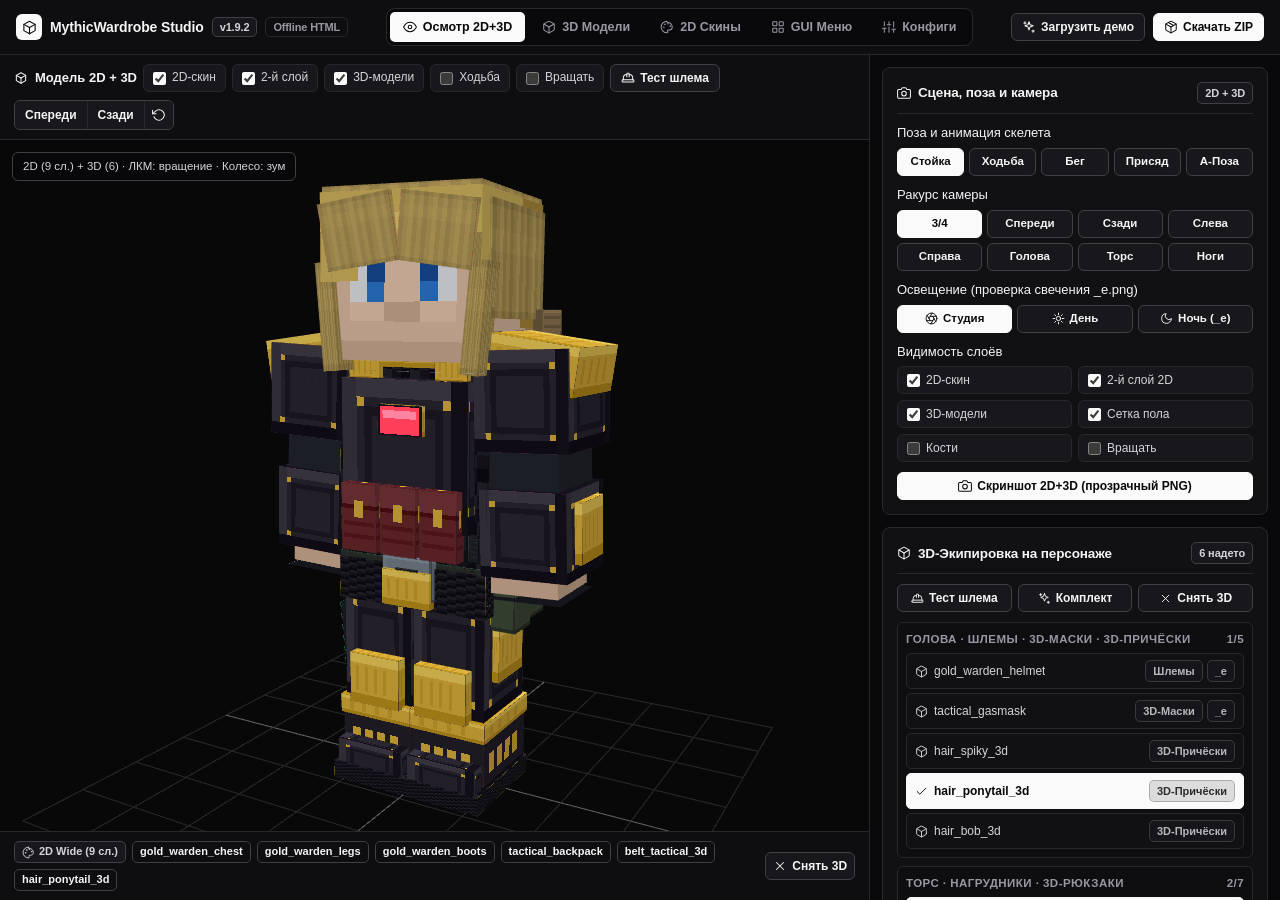
==== commit 737cf122: "Fix military vest YAML/bbmodel parity and bundle into TestPack + Studio" ====
--- a/releases/MythicWardrobeStudio.html
+++ b/releases/MythicWardrobeStudio.html
@@ -6495,7 +6495,7 @@
 
 </script>
 <script>
-window.STUDIO_DEMO_PACK = {"models":[{"filename":"gold_warden_helmet.bbmodel","category":"helmets","wardrobeSlot":"helmet_cosmetic","mythicId":"GoldWardenHelmet","displayName":"&6Шлем Золотого Стража","bbmodel":{"meta":{"format_version":"4.10","model_format":"free","box_uv":false},"name":"gold_warden_helmet","model_identifier":"gold_warden_helmet","visible_box":[1,1,0],"variable_placeholders":"","variable_placeholder_buttons":[],"timeline_setups":[],"unhandled_root_fields":{},"resolution":{"width":64,"height":64},"elements":[{"name":"helmet_dome","box_uv":false,"rescale":false,"locked":false,"light_emission":0,"render_order":"default","allow_mirror_modeling":true,"from":[-4.65,28.6,-4.65],"to":[4.65,32.85,4.65],"autouv":0,"color":0,"origin":[0,24,0],"rotation":[0,0,0],"faces":{"north":{"uv":[0,0,16,16],"texture":0},"east":{"uv":[0,0,16,16],"texture":0},"south":{"uv":[0,0,16,16],"texture":0},"west":{"uv":[0,0,16,16],"texture":0},"up":{"uv":[0,0,16,16],"texture":0},"down":{"uv":[0,0,16,16],"texture":0}},"type":"cube","uuid":"2c260c25-d3ab-52f6-b9f3-89ee71b787dd"},{"name":"helmet_ridge","box_uv":false,"rescale":false,"locked":false,"light_emission":0,"render_order":"default","allow_mirror_modeling":true,"from":[-1.4,32.6,-4.85],"to":[1.4,33.6,4.5],"autouv":0,"color":0,"origin":[0,24,0],"rotation":[0,0,0],"faces":{"north":{"uv":[32,0,48,16],"texture":0},"east":{"uv":[32,0,48,16],"texture":0},"south":{"uv":[32,0,48,16],"texture":0},"west":{"uv":[32,0,48,16],"texture":0},"up":{"uv":[32,0,48,16],"texture":0},"down":{"uv":[32,0,48,16],"texture":0}},"type":"cube","uuid":"f86f1e5f-f11e-5296-af89-9ef175a23a8c"},{"name":"helmet_brim","box_uv":false,"rescale":false,"locked":false,"light_emission":0,"render_order":"default","allow_mirror_modeling":true,"from":[-4.75,28.5,-5.45],"to":[4.75,29.4,-4.4],"autouv":0,"color":0,"origin":[0,24,0],"rotation":[0,0,0],"faces":{"north":{"uv":[32,0,48,16],"texture":0},"east":{"uv":[32,0,48,16],"texture":0},"south":{"uv":[32,0,48,16],"texture":0},"west":{"uv":[32,0,48,16],"texture":0},"up":{"uv":[32,0,48,16],"texture":0},"down":{"uv":[32,0,48,16],"texture":0}},"type":"cube","uuid":"c9530e27-cdd8-5bb5-a76a-73cc4c390334"},{"name":"helmet_visor","box_uv":false,"rescale":false,"locked":false,"light_emission":0,"render_order":"default","allow_mirror_modeling":true,"from":[-4.3,26.8,-5.05],"to":[4.3,28.7,-4.2],"autouv":0,"color":0,"origin":[0,24,0],"rotation":[0,0,0],"faces":{"north":{"uv":[48,0,64,16],"texture":0},"east":{"uv":[16,0,32,16],"texture":0},"south":{"uv":[16,0,32,16],"texture":0},"west":{"uv":[16,0,32,16],"texture":0},"up":{"uv":[16,0,32,16],"texture":0},"down":{"uv":[16,0,32,16],"texture":0}},"type":"cube","uuid":"c9969097-1aa9-51ca-9f73-3fb4c859396a"},{"name":"helmet_back","box_uv":false,"rescale":false,"locked":false,"light_emission":0,"render_order":"default","allow_mirror_modeling":true,"from":[-4.65,24.4,2.2],"to":[4.65,28.7,4.75],"autouv":0,"color":0,"origin":[0,24,0],"rotation":[0,0,0],"faces":{"north":{"uv":[0,0,16,16],"texture":0},"east":{"uv":[0,0,16,16],"texture":0},"south":{"uv":[0,0,16,16],"texture":0},"west":{"uv":[0,0,16,16],"texture":0},"up":{"uv":[0,0,16,16],"texture":0},"down":{"uv":[0,0,16,16],"texture":0}},"type":"cube","uuid":"b8c2adc6-dc24-5ea6-b269-0bf1fa5c933c"},{"name":"helmet_cheek_r","box_uv":false,"rescale":false,"locked":false,"light_emission":0,"render_order":"default","allow_mirror_modeling":true,"from":[-4.75,24.8,-3.4],"to":[-3.9,28.7,3.0],"autouv":0,"color":0,"origin":[0,24,0],"rotation":[0,0,0],"faces":{"north":{"uv":[0,0,16,16],"texture":0},"east":{"uv":[0,0,16,16],"texture":0},"south":{"uv":[0,0,16,16],"texture":0},"west":{"uv":[0,0,16,16],"texture":0},"up":{"uv":[0,0,16,16],"texture":0},"down":{"uv":[0,0,16,16],"texture":0}},"type":"cube","uuid":"300d60af-62ea-543c-99ed-0e3efab26b6a"},{"name":"helmet_cheek_l","box_uv":false,"rescale":false,"locked":false,"light_emission":0,"render_order":"default","allow_mirror_modeling":true,"from":[3.9,24.8,-3.4],"to":[4.75,28.7,3.0],"autouv":0,"color":0,"origin":[0,24,0],"rotation":[0,0,0],"faces":{"north":{"uv":[0,0,16,16],"texture":0},"east":{"uv":[0,0,16,16],"texture":0},"south":{"uv":[0,0,16,16],"texture":0},"west":{"uv":[0,0,16,16],"texture":0},"up":{"uv":[0,0,16,16],"texture":0},"down":{"uv":[0,0,16,16],"texture":0}},"type":"cube","uuid":"0bd59adb-9ae5-5496-be0a-8497178e883e"},{"name":"helmet_ear_r","box_uv":false,"rescale":false,"locked":false,"light_emission":0,"render_order":"default","allow_mirror_modeling":true,"from":[-5.25,26.1,-1.1],"to":[-4.65,28.3,1.3],"autouv":0,"color":0,"origin":[0,24,0],"rotation":[0,0,0],"faces":{"north":{"uv":[32,16,48,32],"texture":0},"east":{"uv":[32,16,48,32],"texture":0},"south":{"uv":[32,16,48,32],"texture":0},"west":{"uv":[32,16,48,32],"texture":0},"up":{"uv":[32,16,48,32],"texture":0},"down":{"uv":[32,16,48,32],"texture":0}},"type":"cube","uuid":"a9f6aeda-b10b-5747-95c9-1621cd17b6d0"},{"name":"helmet_ear_l","box_uv":false,"rescale":false,"locked":false,"light_emission":0,"render_order":"default","allow_mirror_modeling":true,"from":[4.65,26.1,-1.1],"to":[5.25,28.3,1.3],"autouv":0,"color":0,"origin":[0,24,0],"rotation":[0,0,0],"faces":{"north":{"uv":[32,16,48,32],"texture":0},"east":{"uv":[32,16,48,32],"texture":0},"south":{"uv":[32,16,48,32],"texture":0},"west":{"uv":[32,16,48,32],"texture":0},"up":{"uv":[32,16,48,32],"texture":0},"down":{"uv":[32,16,48,32],"texture":0}},"type":"cube","uuid":"006ede7c-7cdc-57eb-a479-fe7e1733e3cd"},{"name":"crest_fin_mid","box_uv":false,"rescale":false,"locked":false,"light_emission":0,"render_order":"default","allow_mirror_modeling":true,"from":[-0.75,33.3,-5.2],"to":[0.75,36.2,5.2],"autouv":0,"color":0,"origin":[0,24,0],"rotation":[0,0,0],"faces":{"north":{"uv":[48,0,64,16],"texture":0},"east":{"uv":[32,0,48,16],"texture":0},"south":{"uv":[32,0,48,16],"texture":0},"west":{"uv":[32,0,48,16],"texture":0},"up":{"uv":[32,0,48,16],"texture":0},"down":{"uv":[32,0,48,16],"texture":0}},"type":"cube","uuid":"fac4b86a-7905-58e3-bf65-7ff5dccbc93b"},{"name":"crest_wing_r","box_uv":false,"rescale":false,"locked":false,"light_emission":0,"render_order":"default","allow_mirror_modeling":true,"from":[-5.4,29.0,-2.0],"to":[-4.5,33.2,1.6],"autouv":0,"color":0,"origin":[-4.8,29.0,0],"rotation":[0,0,-15],"faces":{"north":{"uv":[32,0,48,16],"texture":0},"east":{"uv":[32,0,48,16],"texture":0},"south":{"uv":[32,0,48,16],"texture":0},"west":{"uv":[32,0,48,16],"texture":0},"up":{"uv":[32,0,48,16],"texture":0},"down":{"uv":[32,0,48,16],"texture":0}},"type":"cube","uuid":"f0970ad4-248f-5b86-bb3b-cd6587c25fdc"},{"name":"crest_wing_l","box_uv":false,"rescale":false,"locked":false,"light_emission":0,"render_order":"default","allow_mirror_modeling":true,"from":[4.5,29.0,-2.0],"to":[5.4,33.2,1.6],"autouv":0,"color":0,"origin":[4.8,29.0,0],"rotation":[0,0,15],"faces":{"north":{"uv":[32,0,48,16],"texture":0},"east":{"uv":[32,0,48,16],"texture":0},"south":{"uv":[32,0,48,16],"texture":0},"west":{"uv":[32,0,48,16],"texture":0},"up":{"uv":[32,0,48,16],"texture":0},"down":{"uv":[32,0,48,16],"texture":0}},"type":"cube","uuid":"da1d1325-480d-52fe-87c8-235c472ca38a"}],"outliner":[{"name":"head","origin":[0,24,0],"color":0,"uuid":"2aa1b791-d504-590c-a32f-911aad833f51","export":true,"mirror_uv":false,"isOpen":true,"locked":false,"visibility":true,"autouv":0,"children":["2c260c25-d3ab-52f6-b9f3-89ee71b787dd","f86f1e5f-f11e-5296-af89-9ef175a23a8c","c9530e27-cdd8-5bb5-a76a-73cc4c390334","c9969097-1aa9-51ca-9f73-3fb4c859396a","b8c2adc6-dc24-5ea6-b269-0bf1fa5c933c","300d60af-62ea-543c-99ed-0e3efab26b6a","0bd59adb-9ae5-5496-be0a-8497178e883e","a9f6aeda-b10b-5747-95c9-1621cd17b6d0","006ede7c-7cdc-57eb-a479-fe7e1733e3cd","fac4b86a-7905-58e3-bf65-7ff5dccbc93b","f0970ad4-248f-5b86-bb3b-cd6587c25fdc","da1d1325-480d-52fe-87c8-235c472ca38a"]}],"textures":[{"path":"","name":"gold_warden_cosmetic_main.png","folder":"armor","namespace":"gold_warden_cosmetic","id":"0","width":64,"height":64,"uv_width":64,"uv_height":64,"particle":false,"layers_enabled":false,"sync_to_project":"","render_mode":"default","render_sides":"auto","frame_time":1,"frame_order_type":"loop","frame_order":"","frame_interpolate":false,"visible":true,"internal":true,"saved":true,"uuid":"e16107f1-5598-5f1b-b0c0-a260c05a9071","source":"[data-uri]"},{"path":"","name":"gold_warden_cosmetic_main_e.png","folder":"armor","namespace":"gold_warden_cosmetic","id":"1","width":64,"height":64,"uv_width":64,"uv_height":64,"particle":false,"layers_enabled":false,"sync_to_project":"","render_mode":"default","render_sides":"auto","frame_time":1,"frame_order_type":"loop","frame_order":"","frame_interpolate":false,"visible":true,"internal":true,"saved":true,"uuid":"e377802f-9825-5ae2-b216-7b32c485eb0c","source":"[data-uri]"},{"path":"","name":"gold_warden_cosmetic_layer_1.png","folder":"armor","namespace":"gold_warden_cosmetic","id":"2","width":64,"height":32,"uv_width":64,"uv_height":32,"particle":false,"layers_enabled":false,"sync_to_project":"","render_mode":"default","render_sides":"auto","frame_time":1,"frame_order_type":"loop","frame_order":"","frame_interpolate":false,"visible":true,"internal":true,"saved":true,"uuid":"06cc7787-d3ac-547b-bc56-167cffc2cd2e","source":"[data-uri]"},{"path":"","name":"gold_warden_cosmetic_layer_2.png","folder":"armor","namespace":"gold_warden_cosmetic","id":"3","width":64,"height":32,"uv_width":64,"uv_height":32,"particle":false,"layers_enabled":false,"sync_to_project":"","render_mode":"default","render_sides":"auto","frame_time":1,"frame_order_type":"loop","frame_order":"","frame_interpolate":false,"visible":true,"internal":true,"saved":true,"uuid":"f7e765db-449e-563c-aa17-08b0e726de6f","source":"[data-uri]"},{"path":"","name":"gold_warden_cosmetic_helmet.png","folder":"armor","namespace":"gold_warden_cosmetic","id":"4","width":16,"height":16,"uv_width":16,"uv_height":16,"particle":false,"layers_enabled":false,"sync_to_project":"","render_mode":"default","render_sides":"auto","frame_time":1,"frame_order_type":"loop","frame_order":"","frame_interpolate":false,"visible":true,"internal":true,"saved":true,"uuid":"dca2ba10-7876-54a7-8673-a89e1754da6a","source":"[data-uri]"},{"path":"","name":"gold_warden_cosmetic_chestplate.png","folder":"armor","namespace":"gold_warden_cosmetic","id":"5","width":16,"height":16,"uv_width":16,"uv_height":16,"particle":false,"layers_enabled":false,"sync_to_project":"","render_mode":"default","render_sides":"auto","frame_time":1,"frame_order_type":"loop","frame_order":"","frame_interpolate":false,"visible":true,"internal":true,"saved":true,"uuid":"75283f5f-46e8-5080-9d34-244679ac84d6","source":"[data-uri]"},{"path":"","name":"gold_warden_cosmetic_leggings.png","folder":"armor","namespace":"gold_warden_cosmetic","id":"6","width":16,"height":16,"uv_width":16,"uv_height":16,"particle":false,"layers_enabled":false,"sync_to_project":"","render_mode":"default","render_sides":"auto","frame_time":1,"frame_order_type":"loop","frame_order":"","frame_interpolate":false,"visible":true,"internal":true,"saved":true,"uuid":"05753e0c-2c2f-563c-909f-4a69098ea29d","source":"[data-uri]"},{"path":"","name":"gold_warden_cosmetic_boots.png","folder":"armor","namespace":"gold_warden_cosmetic","id":"7","width":16,"height":16,"uv_width":16,"uv_height":16,"particle":false,"layers_enabled":false,"sync_to_project":"","render_mode":"default","render_sides":"auto","frame_time":1,"frame_order_type":"loop","frame_order":"","frame_interpolate":false,"visible":true,"internal":true,"saved":true,"uuid":"9d039c02-1969-5909-bba8-20cd00a7838e","source":"[data-uri]"}]}},{"filename":"gold_warden_chest.bbmodel","category":"armor_chest","wardrobeSlot":"chest_cosmetic","mythicId":"GoldWardenChestplate","displayName":"&6Нагрудник Золотого Стража","bbmodel":{"meta":{"format_version":"4.10","model_format":"free","box_uv":false},"name":"gold_warden_chest","model_identifier":"gold_warden_chest","visible_box":[1,1,0],"variable_placeholders":"","variable_placeholder_buttons":[],"timeline_setups":[],"unhandled_root_fields":{},"resolution":{"width":64,"height":64},"elements":[{"name":"vest_base","box_uv":false,"rescale":false,"locked":false,"light_emission":0,"render_order":"default","allow_mirror_modeling":true,"from":[-4.55,13.0,-2.55],"to":[4.55,24.3,2.55],"autouv":0,"color":1,"origin":[0,24,0],"rotation":[0,0,0],"faces":{"north":{"uv":[16,0,32,16],"texture":0},"east":{"uv":[16,0,32,16],"texture":0},"south":{"uv":[16,0,32,16],"texture":0},"west":{"uv":[16,0,32,16],"texture":0},"up":{"uv":[16,0,32,16],"texture":0},"down":{"uv":[16,0,32,16],"texture":0}},"type":"cube","uuid":"b180175f-3c58-5894-805f-fa3fc9cb32e4"},{"name":"vest_front_plate","box_uv":false,"rescale":false,"locked":false,"light_emission":0,"render_order":"default","allow_mirror_modeling":true,"from":[-3.85,15.2,-3.35],"to":[3.85,23.1,-2.4],"autouv":0,"color":1,"origin":[0,24,0],"rotation":[0,0,0],"faces":{"north":{"uv":[0,0,16,16],"texture":0},"east":{"uv":[0,0,16,16],"texture":0},"south":{"uv":[0,0,16,16],"texture":0},"west":{"uv":[0,0,16,16],"texture":0},"up":{"uv":[0,0,16,16],"texture":0},"down":{"uv":[0,0,16,16],"texture":0}},"type":"cube","uuid":"82f4c7af-896a-55a2-af42-faaeda5c34bf"},{"name":"vest_back_plate","box_uv":false,"rescale":false,"locked":false,"light_emission":0,"render_order":"default","allow_mirror_modeling":true,"from":[-3.85,15.0,2.4],"to":[3.85,23.2,3.35],"autouv":0,"color":1,"origin":[0,24,0],"rotation":[0,0,0],"faces":{"north":{"uv":[0,0,16,16],"texture":0},"east":{"uv":[0,0,16,16],"texture":0},"south":{"uv":[0,0,16,16],"texture":0},"west":{"uv":[0,0,16,16],"texture":0},"up":{"uv":[0,0,16,16],"texture":0},"down":{"uv":[0,0,16,16],"texture":0}},"type":"cube","uuid":"8581e5d5-9523-5f53-a642-d2203594461b"},{"name":"vest_collar","box_uv":false,"rescale":false,"locked":false,"light_emission":0,"render_order":"default","allow_mirror_modeling":true,"from":[-3.7,23.7,-2.85],"to":[3.7,25.1,2.85],"autouv":0,"color":1,"origin":[0,24,0],"rotation":[0,0,0],"faces":{"north":{"uv":[32,0,48,16],"texture":0},"east":{"uv":[32,0,48,16],"texture":0},"south":{"uv":[32,0,48,16],"texture":0},"west":{"uv":[32,0,48,16],"texture":0},"up":{"uv":[32,0,48,16],"texture":0},"down":{"uv":[32,0,48,16],"texture":0}},"type":"cube","uuid":"1ab761eb-390a-5907-980c-784d5be485d5"},{"name":"vest_strap_r","box_uv":false,"rescale":false,"locked":false,"light_emission":0,"render_order":"default","allow_mirror_modeling":true,"from":[-3.6,22.8,-2.95],"to":[-1.7,24.75,2.95],"autouv":0,"color":1,"origin":[0,24,0],"rotation":[0,0,0],"faces":{"north":{"uv":[32,0,48,16],"texture":0},"east":{"uv":[32,0,48,16],"texture":0},"south":{"uv":[32,0,48,16],"texture":0},"west":{"uv":[32,0,48,16],"texture":0},"up":{"uv":[32,0,48,16],"texture":0},"down":{"uv":[32,0,48,16],"texture":0}},"type":"cube","uuid":"ce1ed0cc-b1e0-5114-91f6-5855a4443974"},{"name":"vest_strap_l","box_uv":false,"rescale":false,"locked":false,"light_emission":0,"render_order":"default","allow_mirror_modeling":true,"from":[1.7,22.8,-2.95],"to":[3.6,24.75,2.95],"autouv":0,"color":1,"origin":[0,24,0],"rotation":[0,0,0],"faces":{"north":{"uv":[32,0,48,16],"texture":0},"east":{"uv":[32,0,48,16],"texture":0},"south":{"uv":[32,0,48,16],"texture":0},"west":{"uv":[32,0,48,16],"texture":0},"up":{"uv":[32,0,48,16],"texture":0},"down":{"uv":[32,0,48,16],"texture":0}},"type":"cube","uuid":"4519eea4-eb9c-5cf8-bd03-2eae1b27198d"},{"name":"vest_core_led","box_uv":false,"rescale":false,"locked":false,"light_emission":0,"render_order":"default","allow_mirror_modeling":true,"from":[-1.35,20.2,-3.65],"to":[1.35,21.8,-3.2],"autouv":0,"color":1,"origin":[0,24,0],"rotation":[0,0,0],"faces":{"north":{"uv":[48,0,64,16],"texture":0},"east":{"uv":[32,0,48,16],"texture":0},"south":{"uv":[32,0,48,16],"texture":0},"west":{"uv":[32,0,48,16],"texture":0},"up":{"uv":[32,0,48,16],"texture":0},"down":{"uv":[32,0,48,16],"texture":0}},"type":"cube","uuid":"cdc1a767-c1ac-59d9-b296-8f0d6aac9779"},{"name":"vest_pouch_r","box_uv":false,"rescale":false,"locked":false,"light_emission":0,"render_order":"default","allow_mirror_modeling":true,"from":[-3.55,13.8,-3.95],"to":[-1.35,17.5,-3.15],"autouv":0,"color":1,"origin":[0,24,0],"rotation":[0,0,0],"faces":{"north":{"uv":[0,16,16,32],"texture":0},"east":{"uv":[0,16,16,32],"texture":0},"south":{"uv":[0,16,16,32],"texture":0},"west":{"uv":[0,16,16,32],"texture":0},"up":{"uv":[0,16,16,32],"texture":0},"down":{"uv":[0,16,16,32],"texture":0}},"type":"cube","uuid":"33419459-23e2-5a59-92e2-09b9aaed0428"},{"name":"vest_pouch_m","box_uv":false,"rescale":false,"locked":false,"light_emission":0,"render_order":"default","allow_mirror_modeling":true,"from":[-1.1,13.8,-3.95],"to":[1.1,17.5,-3.15],"autouv":0,"color":1,"origin":[0,24,0],"rotation":[0,0,0],"faces":{"north":{"uv":[0,16,16,32],"texture":0},"east":{"uv":[0,16,16,32],"texture":0},"south":{"uv":[0,16,16,32],"texture":0},"west":{"uv":[0,16,16,32],"texture":0},"up":{"uv":[0,16,16,32],"texture":0},"down":{"uv":[0,16,16,32],"texture":0}},"type":"cube","uuid":"fb5a0660-fb9e-5ee9-9b62-aaf7ea12a649"},{"name":"vest_pouch_l","box_uv":false,"rescale":false,"locked":false,"light_emission":0,"render_order":"default","allow_mirror_modeling":true,"from":[1.35,13.8,-3.95],"to":[3.55,17.5,-3.15],"autouv":0,"color":1,"origin":[0,24,0],"rotation":[0,0,0],"faces":{"north":{"uv":[0,16,16,32],"texture":0},"east":{"uv":[0,16,16,32],"texture":0},"south":{"uv":[0,16,16,32],"texture":0},"west":{"uv":[0,16,16,32],"texture":0},"up":{"uv":[0,16,16,32],"texture":0},"down":{"uv":[0,16,16,32],"texture":0}},"type":"cube","uuid":"b3c6421d-6e29-5c0d-98fe-146e3087c71d"},{"name":"r_pauldron","box_uv":false,"rescale":false,"locked":false,"light_emission":0,"render_order":"default","allow_mirror_modeling":true,"from":[3.9,19.6,-2.85],"to":[9.05,24.7,2.85],"autouv":0,"color":2,"origin":[5,22,0],"rotation":[0,0,0],"faces":{"north":{"uv":[0,0,16,16],"texture":0},"east":{"uv":[0,0,16,16],"texture":0},"south":{"uv":[0,0,16,16],"texture":0},"west":{"uv":[0,0,16,16],"texture":0},"up":{"uv":[0,0,16,16],"texture":0},"down":{"uv":[0,0,16,16],"texture":0}},"type":"cube","uuid":"ccd47702-a8e1-5cac-9207-23127cb19ebe"},{"name":"r_pauldron_cap","box_uv":false,"rescale":false,"locked":false,"light_emission":0,"render_order":"default","allow_mirror_modeling":true,"from":[4.35,22.8,-2.65],"to":[9.35,25.25,2.65],"autouv":0,"color":2,"origin":[6.5,23.5,0],"rotation":[0,0,-10],"faces":{"north":{"uv":[32,0,48,16],"texture":0},"east":{"uv":[32,0,48,16],"texture":0},"south":{"uv":[32,0,48,16],"texture":0},"west":{"uv":[32,0,48,16],"texture":0},"up":{"uv":[32,0,48,16],"texture":0},"down":{"uv":[32,0,48,16],"texture":0}},"type":"cube","uuid":"04ab9fd8-a3ce-550e-bfc2-b848fce73f82"},{"name":"r_bracer","box_uv":false,"rescale":false,"locked":false,"light_emission":0,"render_order":"default","allow_mirror_modeling":true,"from":[3.9,13.0,-2.55],"to":[8.75,17.6,2.55],"autouv":0,"color":2,"origin":[5,22,0],"rotation":[0,0,0],"faces":{"north":{"uv":[0,0,16,16],"texture":0},"east":{"uv":[0,0,16,16],"texture":0},"south":{"uv":[0,0,16,16],"texture":0},"west":{"uv":[0,0,16,16],"texture":0},"up":{"uv":[0,0,16,16],"texture":0},"down":{"uv":[0,0,16,16],"texture":0}},"type":"cube","uuid":"d12f4875-150d-518e-a1ae-faefe3bb6535"},{"name":"r_gauntlet_fin","box_uv":false,"rescale":false,"locked":false,"light_emission":0,"render_order":"default","allow_mirror_modeling":true,"from":[8.55,13.8,-1.5],"to":[9.15,17.0,1.5],"autouv":0,"color":2,"origin":[5,22,0],"rotation":[0,0,0],"faces":{"north":{"uv":[32,0,48,16],"texture":0},"east":{"uv":[32,0,48,16],"texture":0},"south":{"uv":[32,0,48,16],"texture":0},"west":{"uv":[32,0,48,16],"texture":0},"up":{"uv":[32,0,48,16],"texture":0},"down":{"uv":[32,0,48,16],"texture":0}},"type":"cube","uuid":"36cd17ad-c187-5fa7-ac8e-e1633339d33d"},{"name":"l_pauldron","box_uv":false,"rescale":false,"locked":false,"light_emission":0,"render_order":"default","allow_mirror_modeling":true,"from":[-9.05,19.6,-2.85],"to":[-3.9,24.7,2.85],"autouv":0,"color":3,"origin":[-5,22,0],"rotation":[0,0,0],"faces":{"north":{"uv":[0,0,16,16],"texture":0},"east":{"uv":[0,0,16,16],"texture":0},"south":{"uv":[0,0,16,16],"texture":0},"west":{"uv":[0,0,16,16],"texture":0},"up":{"uv":[0,0,16,16],"texture":0},"down":{"uv":[0,0,16,16],"texture":0}},"type":"cube","uuid":"db68e5de-4e65-5b3d-a547-f9da4c4d38ab"},{"name":"l_pauldron_cap","box_uv":false,"rescale":false,"locked":false,"light_emission":0,"render_order":"default","allow_mirror_modeling":true,"from":[-9.35,22.8,-2.65],"to":[-4.35,25.25,2.65],"autouv":0,"color":3,"origin":[-6.5,23.5,0],"rotation":[0,0,10],"faces":{"north":{"uv":[32,0,48,16],"texture":0},"east":{"uv":[32,0,48,16],"texture":0},"south":{"uv":[32,0,48,16],"texture":0},"west":{"uv":[32,0,48,16],"texture":0},"up":{"uv":[32,0,48,16],"texture":0},"down":{"uv":[32,0,48,16],"texture":0}},"type":"cube","uuid":"482b00bd-cdad-5d52-9b74-5df1cb878577"},{"name":"l_bracer","box_uv":false,"rescale":false,"locked":false,"light_emission":0,"render_order":"default","allow_mirror_modeling":true,"from":[-8.75,13.0,-2.55],"to":[-3.9,17.6,2.55],"autouv":0,"color":3,"origin":[-5,22,0],"rotation":[0,0,0],"faces":{"north":{"uv":[0,0,16,16],"texture":0},"east":{"uv":[0,0,16,16],"texture":0},"south":{"uv":[0,0,16,16],"texture":0},"west":{"uv":[0,0,16,16],"texture":0},"up":{"uv":[0,0,16,16],"texture":0},"down":{"uv":[0,0,16,16],"texture":0}},"type":"cube","uuid":"9b90079c-c61a-517e-b5c6-85478038090d"},{"name":"l_gauntlet_fin","box_uv":false,"rescale":false,"locked":false,"light_emission":0,"render_order":"default","allow_mirror_modeling":true,"from":[-9.15,13.8,-1.5],"to":[-8.55,17.0,1.5],"autouv":0,"color":3,"origin":[-5,22,0],"rotation":[0,0,0],"faces":{"north":{"uv":[32,0,48,16],"texture":0},"east":{"uv":[32,0,48,16],"texture":0},"south":{"uv":[32,0,48,16],"texture":0},"west":{"uv":[32,0,48,16],"texture":0},"up":{"uv":[32,0,48,16],"texture":0},"down":{"uv":[32,0,48,16],"texture":0}},"type":"cube","uuid":"5c8b6806-fd01-5322-a400-fe2f804daef9"}],"outliner":[{"name":"body","origin":[0,24,0],"color":1,"uuid":"b10afec4-9fa5-5765-bddd-fc95aeb88712","export":true,"mirror_uv":false,"isOpen":true,"locked":false,"visibility":true,"autouv":0,"children":["b180175f-3c58-5894-805f-fa3fc9cb32e4","82f4c7af-896a-55a2-af42-faaeda5c34bf","8581e5d5-9523-5f53-a642-d2203594461b","1ab761eb-390a-5907-980c-784d5be485d5","ce1ed0cc-b1e0-5114-91f6-5855a4443974","4519eea4-eb9c-5cf8-bd03-2eae1b27198d","cdc1a767-c1ac-59d9-b296-8f0d6aac9779","33419459-23e2-5a59-92e2-09b9aaed0428","fb5a0660-fb9e-5ee9-9b62-aaf7ea12a649","b3c6421d-6e29-5c0d-98fe-146e3087c71d"]},{"name":"right_arm","origin":[5,22,0],"color":2,"uuid":"d31912c2-fa2e-5915-aba7-1e3519a2afe6","export":true,"mirror_uv":false,"isOpen":true,"locked":false,"visibility":true,"autouv":0,"children":["ccd47702-a8e1-5cac-9207-23127cb19ebe","04ab9fd8-a3ce-550e-bfc2-b848fce73f82","d12f4875-150d-518e-a1ae-faefe3bb6535","36cd17ad-c187-5fa7-ac8e-e1633339d33d"]},{"name":"left_arm","origin":[-5,22,0],"color":3,"uuid":"6809ca41-6a10-50ef-a397-700aa45607a1","export":true,"mirror_uv":false,"isOpen":true,"locked":false,"visibility":true,"autouv":0,"children":["db68e5de-4e65-5b3d-a547-f9da4c4d38ab","482b00bd-cdad-5d52-9b74-5df1cb878577","9b90079c-c61a-517e-b5c6-85478038090d","5c8b6806-fd01-5322-a400-fe2f804daef9"]}],"textures":[{"path":"","name":"gold_warden_cosmetic_main.png","folder":"armor","namespace":"gold_warden_cosmetic","id":"0","width":64,"height":64,"uv_width":64,"uv_height":64,"particle":false,"layers_enabled":false,"sync_to_project":"","render_mode":"default","render_sides":"auto","frame_time":1,"frame_order_type":"loop","frame_order":"","frame_interpolate":false,"visible":true,"internal":true,"saved":true,"uuid":"e16107f1-5598-5f1b-b0c0-a260c05a9071","source":"[data-uri]"},{"path":"","name":"gold_warden_cosmetic_main_e.png","folder":"armor","namespace":"gold_warden_cosmetic","id":"1","width":64,"height":64,"uv_width":64,"uv_height":64,"particle":false,"layers_enabled":false,"sync_to_project":"","render_mode":"default","render_sides":"auto","frame_time":1,"frame_order_type":"loop","frame_order":"","frame_interpolate":false,"visible":true,"internal":true,"saved":true,"uuid":"e377802f-9825-5ae2-b216-7b32c485eb0c","source":"[data-uri]"},{"path":"","name":"gold_warden_cosmetic_layer_1.png","folder":"armor","namespace":"gold_warden_cosmetic","id":"2","width":64,"height":32,"uv_width":64,"uv_height":32,"particle":false,"layers_enabled":false,"sync_to_project":"","render_mode":"default","render_sides":"auto","frame_time":1,"frame_order_type":"loop","frame_order":"","frame_interpolate":false,"visible":true,"internal":true,"saved":true,"uuid":"06cc7787-d3ac-547b-bc56-167cffc2cd2e","source":"[data-uri]"},{"path":"","name":"gold_warden_cosmetic_layer_2.png","folder":"armor","namespace":"gold_warden_cosmetic","id":"3","width":64,"height":32,"uv_width":64,"uv_height":32,"particle":false,"layers_enabled":false,"sync_to_project":"","render_mode":"default","render_sides":"auto","frame_time":1,"frame_order_type":"loop","frame_order":"","frame_interpolate":false,"visible":true,"internal":true,"saved":true,"uuid":"f7e765db-449e-563c-aa17-08b0e726de6f","source":"[data-uri]"},{"path":"","name":"gold_warden_cosmetic_helmet.png","folder":"armor","namespace":"gold_warden_cosmetic","id":"4","width":16,"height":16,"uv_width":16,"uv_height":16,"particle":false,"layers_enabled":false,"sync_to_project":"","render_mode":"default","render_sides":"auto","frame_time":1,"frame_order_type":"loop","frame_order":"","frame_interpolate":false,"visible":true,"internal":true,"saved":true,"uuid":"dca2ba10-7876-54a7-8673-a89e1754da6a","source":"[data-uri]"},{"path":"","name":"gold_warden_cosmetic_chestplate.png","folder":"armor","namespace":"gold_warden_cosmetic","id":"5","width":16,"height":16,"uv_width":16,"uv_height":16,"particle":false,"layers_enabled":false,"sync_to_project":"","render_mode":"default","render_sides":"auto","frame_time":1,"frame_order_type":"loop","frame_order":"","frame_interpolate":false,"visible":true,"internal":true,"saved":true,"uuid":"75283f5f-46e8-5080-9d34-244679ac84d6","source":"[data-uri]"},{"path":"","name":"gold_warden_cosmetic_leggings.png","folder":"armor","namespace":"gold_warden_cosmetic","id":"6","width":16,"height":16,"uv_width":16,"uv_height":16,"particle":false,"layers_enabled":false,"sync_to_project":"","render_mode":"default","render_sides":"auto","frame_time":1,"frame_order_type":"loop","frame_order":"","frame_interpolate":false,"visible":true,"internal":true,"saved":true,"uuid":"05753e0c-2c2f-563c-909f-4a69098ea29d","source":"[data-uri]"},{"path":"","name":"gold_warden_cosmetic_boots.png","folder":"armor","namespace":"gold_warden_cosmetic","id":"7","width":16,"height":16,"uv_width":16,"uv_height":16,"particle":false,"layers_enabled":false,"sync_to_project":"","render_mode":"default","render_sides":"auto","frame_time":1,"frame_order_type":"loop","frame_order":"","frame_interpolate":false,"visible":true,"internal":true,"saved":true,"uuid":"9d039c02-1969-5909-bba8-20cd00a7838e","source":"[data-uri]"}]}},{"filename":"gold_warden_legs.bbmodel","category":"armor_legs","wardrobeSlot":"legs_cosmetic","mythicId":"GoldWardenLeggings","displayName":"&6Поножи Золотого Стража","bbmodel":{"meta":{"format_version":"4.10","model_format":"free","box_uv":false},"name":"gold_warden_legs","model_identifier":"gold_warden_legs","visible_box":[1,1,0],"variable_placeholders":"","variable_placeholder_buttons":[],"timeline_setups":[],"unhandled_root_fields":{},"resolution":{"width":64,"height":64},"elements":[{"name":"belt_wrap","box_uv":false,"rescale":false,"locked":false,"light_emission":0,"render_order":"default","allow_mirror_modeling":true,"from":[-4.6,10.6,-2.7],"to":[4.6,13.0,2.7],"autouv":0,"color":4,"origin":[0,12,0],"rotation":[0,0,0],"faces":{"north":{"uv":[16,0,32,16],"texture":0},"east":{"uv":[16,0,32,16],"texture":0},"south":{"uv":[16,0,32,16],"texture":0},"west":{"uv":[16,0,32,16],"texture":0},"up":{"uv":[16,0,32,16],"texture":0},"down":{"uv":[16,0,32,16],"texture":0}},"type":"cube","uuid":"97322261-b56a-56ea-bbc8-bb2ab8559b55"},{"name":"belt_buckle","box_uv":false,"rescale":false,"locked":false,"light_emission":0,"render_order":"default","allow_mirror_modeling":true,"from":[-1.5,10.8,-3.2],"to":[1.5,12.8,-2.5],"autouv":0,"color":4,"origin":[0,12,0],"rotation":[0,0,0],"faces":{"north":{"uv":[32,0,48,16],"texture":0},"east":{"uv":[32,0,48,16],"texture":0},"south":{"uv":[32,0,48,16],"texture":0},"west":{"uv":[32,0,48,16],"texture":0},"up":{"uv":[32,0,48,16],"texture":0},"down":{"uv":[32,0,48,16],"texture":0}},"type":"cube","uuid":"80b1cecd-5a44-5778-a7f0-a3fa6bdf1f36"},{"name":"belt_pouch_r","box_uv":false,"rescale":false,"locked":false,"light_emission":0,"render_order":"default","allow_mirror_modeling":true,"from":[4.35,10.3,-1.4],"to":[5.15,12.9,1.4],"autouv":0,"color":4,"origin":[0,12,0],"rotation":[0,0,0],"faces":{"north":{"uv":[0,16,16,32],"texture":0},"east":{"uv":[0,16,16,32],"texture":0},"south":{"uv":[0,16,16,32],"texture":0},"west":{"uv":[0,16,16,32],"texture":0},"up":{"uv":[0,16,16,32],"texture":0},"down":{"uv":[0,16,16,32],"texture":0}},"type":"cube","uuid":"56a7dfae-356a-595b-b9e7-79025ba91614"},{"name":"belt_pouch_l","box_uv":false,"rescale":false,"locked":false,"light_emission":0,"render_order":"default","allow_mirror_modeling":true,"from":[-5.15,10.3,-1.4],"to":[-4.35,12.9,1.4],"autouv":0,"color":4,"origin":[0,12,0],"rotation":[0,0,0],"faces":{"north":{"uv":[0,16,16,32],"texture":0},"east":{"uv":[0,16,16,32],"texture":0},"south":{"uv":[0,16,16,32],"texture":0},"west":{"uv":[0,16,16,32],"texture":0},"up":{"uv":[0,16,16,32],"texture":0},"down":{"uv":[0,16,16,32],"texture":0}},"type":"cube","uuid":"630b8b57-2c3f-57a4-900a-3633cdba0fe4"},{"name":"r_thigh","box_uv":false,"rescale":false,"locked":false,"light_emission":0,"render_order":"default","allow_mirror_modeling":true,"from":[0.08,4.6,-2.45],"to":[4.45,11.4,2.45],"autouv":0,"color":5,"origin":[2,12,0],"rotation":[0,0,0],"faces":{"north":{"uv":[0,0,16,16],"texture":0},"east":{"uv":[0,0,16,16],"texture":0},"south":{"uv":[0,0,16,16],"texture":0},"west":{"uv":[0,0,16,16],"texture":0},"up":{"uv":[0,0,16,16],"texture":0},"down":{"uv":[0,0,16,16],"texture":0}},"type":"cube","uuid":"d3dc9968-2ece-5eba-adba-5a8f8babbde2"},{"name":"r_kneepad","box_uv":false,"rescale":false,"locked":false,"light_emission":0,"render_order":"default","allow_mirror_modeling":true,"from":[0.5,4.7,-3.15],"to":[3.7,7.6,-2.2],"autouv":0,"color":5,"origin":[2,12,0],"rotation":[0,0,0],"faces":{"north":{"uv":[32,0,48,16],"texture":0},"east":{"uv":[32,0,48,16],"texture":0},"south":{"uv":[32,0,48,16],"texture":0},"west":{"uv":[32,0,48,16],"texture":0},"up":{"uv":[32,0,48,16],"texture":0},"down":{"uv":[32,0,48,16],"texture":0}},"type":"cube","uuid":"dee55740-10d2-5c31-90b6-0c46c8d435b2"},{"name":"r_holster","box_uv":false,"rescale":false,"locked":false,"light_emission":0,"render_order":"default","allow_mirror_modeling":true,"from":[4.25,6.2,-1.35],"to":[5.0,10.2,1.35],"autouv":0,"color":5,"origin":[2,12,0],"rotation":[0,0,0],"faces":{"north":{"uv":[0,16,16,32],"texture":0},"east":{"uv":[0,16,16,32],"texture":0},"south":{"uv":[0,16,16,32],"texture":0},"west":{"uv":[0,16,16,32],"texture":0},"up":{"uv":[0,16,16,32],"texture":0},"down":{"uv":[0,16,16,32],"texture":0}},"type":"cube","uuid":"99a35348-2c35-58de-902b-2ff12720c096"},{"name":"l_thigh","box_uv":false,"rescale":false,"locked":false,"light_emission":0,"render_order":"default","allow_mirror_modeling":true,"from":[-4.45,4.6,-2.45],"to":[-0.08,11.4,2.45],"autouv":0,"color":6,"origin":[-2,12,0],"rotation":[0,0,0],"faces":{"north":{"uv":[0,0,16,16],"texture":0},"east":{"uv":[0,0,16,16],"texture":0},"south":{"uv":[0,0,16,16],"texture":0},"west":{"uv":[0,0,16,16],"texture":0},"up":{"uv":[0,0,16,16],"texture":0},"down":{"uv":[0,0,16,16],"texture":0}},"type":"cube","uuid":"8d09239a-17f0-542e-b6fc-4f9c42b69532"},{"name":"l_kneepad","box_uv":false,"rescale":false,"locked":false,"light_emission":0,"render_order":"default","allow_mirror_modeling":true,"from":[-3.7,4.7,-3.15],"to":[-0.5,7.6,-2.2],"autouv":0,"color":6,"origin":[-2,12,0],"rotation":[0,0,0],"faces":{"north":{"uv":[32,0,48,16],"texture":0},"east":{"uv":[32,0,48,16],"texture":0},"south":{"uv":[32,0,48,16],"texture":0},"west":{"uv":[32,0,48,16],"texture":0},"up":{"uv":[32,0,48,16],"texture":0},"down":{"uv":[32,0,48,16],"texture":0}},"type":"cube","uuid":"cb93d417-f91e-59de-b531-9b45cee4a96f"},{"name":"l_thigh_plate","box_uv":false,"rescale":false,"locked":false,"light_emission":0,"render_order":"default","allow_mirror_modeling":true,"from":[-4.85,6.8,-1.5],"to":[-4.25,10.0,1.5],"autouv":0,"color":6,"origin":[-2,12,0],"rotation":[0,0,0],"faces":{"north":{"uv":[32,0,48,16],"texture":0},"east":{"uv":[32,0,48,16],"texture":0},"south":{"uv":[32,0,48,16],"texture":0},"west":{"uv":[32,0,48,16],"texture":0},"up":{"uv":[32,0,48,16],"texture":0},"down":{"uv":[32,0,48,16],"texture":0}},"type":"cube","uuid":"f9444c4e-6ceb-59b1-b69d-c37f5936a2ff"}],"outliner":[{"name":"waist","origin":[0,12,0],"color":4,"uuid":"2132b272-7e86-5e6d-a91a-6bc87c380a66","export":true,"mirror_uv":false,"isOpen":true,"locked":false,"visibility":true,"autouv":0,"children":["97322261-b56a-56ea-bbc8-bb2ab8559b55","80b1cecd-5a44-5778-a7f0-a3fa6bdf1f36","56a7dfae-356a-595b-b9e7-79025ba91614","630b8b57-2c3f-57a4-900a-3633cdba0fe4"]},{"name":"right_leg","origin":[2,12,0],"color":5,"uuid":"d08fd5f0-0f96-533f-89e3-f1bc032ba8a0","export":true,"mirror_uv":false,"isOpen":true,"locked":false,"visibility":true,"autouv":0,"children":["d3dc9968-2ece-5eba-adba-5a8f8babbde2","dee55740-10d2-5c31-90b6-0c46c8d435b2","99a35348-2c35-58de-902b-2ff12720c096"]},{"name":"left_leg","origin":[-2,12,0],"color":6,"uuid":"17453146-9f18-512d-ae6e-367712bbdb6e","export":true,"mirror_uv":false,"isOpen":true,"locked":false,"visibility":true,"autouv":0,"children":["8d09239a-17f0-542e-b6fc-4f9c42b69532","cb93d417-f91e-59de-b531-9b45cee4a96f","f9444c4e-6ceb-59b1-b69d-c37f5936a2ff"]}],"textures":[{"path":"","name":"gold_warden_cosmetic_main.png","folder":"armor","namespace":"gold_warden_cosmetic","id":"0","width":64,"height":64,"uv_width":64,"uv_height":64,"particle":false,"layers_enabled":false,"sync_to_project":"","render_mode":"default","render_sides":"auto","frame_time":1,"frame_order_type":"loop","frame_order":"","frame_interpolate":false,"visible":true,"internal":true,"saved":true,"uuid":"e16107f1-5598-5f1b-b0c0-a260c05a9071","source":"[data-uri]"},{"path":"","name":"gold_warden_cosmetic_main_e.png","folder":"armor","namespace":"gold_warden_cosmetic","id":"1","width":64,"height":64,"uv_width":64,"uv_height":64,"particle":false,"layers_enabled":false,"sync_to_project":"","render_mode":"default","render_sides":"auto","frame_time":1,"frame_order_type":"loop","frame_order":"","frame_interpolate":false,"visible":true,"internal":true,"saved":true,"uuid":"e377802f-9825-5ae2-b216-7b32c485eb0c","source":"[data-uri]"},{"path":"","name":"gold_warden_cosmetic_layer_1.png","folder":"armor","namespace":"gold_warden_cosmetic","id":"2","width":64,"height":32,"uv_width":64,"uv_height":32,"particle":false,"layers_enabled":false,"sync_to_project":"","render_mode":"default","render_sides":"auto","frame_time":1,"frame_order_type":"loop","frame_order":"","frame_interpolate":false,"visible":true,"internal":true,"saved":true,"uuid":"06cc7787-d3ac-547b-bc56-167cffc2cd2e","source":"[data-uri]"},{"path":"","name":"gold_warden_cosmetic_layer_2.png","folder":"armor","namespace":"gold_warden_cosmetic","id":"3","width":64,"height":32,"uv_width":64,"uv_height":32,"particle":false,"layers_enabled":false,"sync_to_project":"","render_mode":"default","render_sides":"auto","frame_time":1,"frame_order_type":"loop","frame_order":"","frame_interpolate":false,"visible":true,"internal":true,"saved":true,"uuid":"f7e765db-449e-563c-aa17-08b0e726de6f","source":"[data-uri]"},{"path":"","name":"gold_warden_cosmetic_helmet.png","folder":"armor","namespace":"gold_warden_cosmetic","id":"4","width":16,"height":16,"uv_width":16,"uv_height":16,"particle":false,"layers_enabled":false,"sync_to_project":"","render_mode":"default","render_sides":"auto","frame_time":1,"frame_order_type":"loop","frame_order":"","frame_interpolate":false,"visible":true,"internal":true,"saved":true,"uuid":"dca2ba10-7876-54a7-8673-a89e1754da6a","source":"[data-uri]"},{"path":"","name":"gold_warden_cosmetic_chestplate.png","folder":"armor","namespace":"gold_warden_cosmetic","id":"5","width":16,"height":16,"uv_width":16,"uv_height":16,"particle":false,"layers_enabled":false,"sync_to_project":"","render_mode":"default","render_sides":"auto","frame_time":1,"frame_order_type":"loop","frame_order":"","frame_interpolate":false,"visible":true,"internal":true,"saved":true,"uuid":"75283f5f-46e8-5080-9d34-244679ac84d6","source":"[data-uri]"},{"path":"","name":"gold_warden_cosmetic_leggings.png","folder":"armor","namespace":"gold_warden_cosmetic","id":"6","width":16,"height":16,"uv_width":16,"uv_height":16,"particle":false,"layers_enabled":false,"sync_to_project":"","render_mode":"default","render_sides":"auto","frame_time":1,"frame_order_type":"loop","frame_order":"","frame_interpolate":false,"visible":true,"internal":true,"saved":true,"uuid":"05753e0c-2c2f-563c-909f-4a69098ea29d","source":"[data-uri]"},{"path":"","name":"gold_warden_cosmetic_boots.png","folder":"armor","namespace":"gold_warden_cosmetic","id":"7","width":16,"height":16,"uv_width":16,"uv_height":16,"particle":false,"layers_enabled":false,"sync_to_project":"","render_mode":"default","render_sides":"auto","frame_time":1,"frame_order_type":"loop","frame_order":"","frame_interpolate":false,"visible":true,"internal":true,"saved":true,"uuid":"9d039c02-1969-5909-bba8-20cd00a7838e","source":"[data-uri]"}]}},{"filename":"gold_warden_boots.bbmodel","category":"armor_feet","wardrobeSlot":"boots_cosmetic","mythicId":"GoldWardenBoots","displayName":"&6Ботинки Золотого Стража","bbmodel":{"meta":{"format_version":"4.10","model_format":"free","box_uv":false},"name":"gold_warden_boots","model_identifier":"gold_warden_boots","visible_box":[1,1,0],"variable_placeholders":"","variable_placeholder_buttons":[],"timeline_setups":[],"unhandled_root_fields":{},"resolution":{"width":64,"height":64},"elements":[{"name":"r_boot_shell","box_uv":false,"rescale":false,"locked":false,"light_emission":0,"render_order":"default","allow_mirror_modeling":true,"from":[0.05,0.0,-2.6],"to":[4.55,4.6,2.55],"autouv":0,"color":7,"origin":[2,12,0],"rotation":[0,0,0],"faces":{"north":{"uv":[16,16,32,32],"texture":0},"east":{"uv":[16,16,32,32],"texture":0},"south":{"uv":[16,16,32,32],"texture":0},"west":{"uv":[16,16,32,32],"texture":0},"up":{"uv":[16,16,32,32],"texture":0},"down":{"uv":[16,16,32,32],"texture":0}},"type":"cube","uuid":"df78b0d8-a995-5186-8987-aea65c47adf8"},{"name":"r_boot_toe","box_uv":false,"rescale":false,"locked":false,"light_emission":0,"render_order":"default","allow_mirror_modeling":true,"from":[0.2,0.0,-3.45],"to":[4.4,2.4,-2.4],"autouv":0,"color":7,"origin":[2,12,0],"rotation":[0,0,0],"faces":{"north":{"uv":[0,0,16,16],"texture":0},"east":{"uv":[0,0,16,16],"texture":0},"south":{"uv":[0,0,16,16],"texture":0},"west":{"uv":[0,0,16,16],"texture":0},"up":{"uv":[0,0,16,16],"texture":0},"down":{"uv":[0,0,16,16],"texture":0}},"type":"cube","uuid":"836e77e7-2dd2-50f0-a918-07064288a445"},{"name":"r_boot_sole","box_uv":false,"rescale":false,"locked":false,"light_emission":0,"render_order":"default","allow_mirror_modeling":true,"from":[0.02,-0.05,-3.55],"to":[4.65,1.0,2.7],"autouv":0,"color":7,"origin":[2,12,0],"rotation":[0,0,0],"faces":{"north":{"uv":[16,0,32,16],"texture":0},"east":{"uv":[16,0,32,16],"texture":0},"south":{"uv":[16,0,32,16],"texture":0},"west":{"uv":[16,0,32,16],"texture":0},"up":{"uv":[16,0,32,16],"texture":0},"down":{"uv":[16,0,32,16],"texture":0}},"type":"cube","uuid":"6a3cb2d0-662a-55f8-9022-18ef9292adf1"},{"name":"r_boot_cuff","box_uv":false,"rescale":false,"locked":false,"light_emission":0,"render_order":"default","allow_mirror_modeling":true,"from":[0.02,3.7,-2.75],"to":[4.65,4.8,2.7],"autouv":0,"color":7,"origin":[2,12,0],"rotation":[0,0,0],"faces":{"north":{"uv":[32,0,48,16],"texture":0},"east":{"uv":[32,0,48,16],"texture":0},"south":{"uv":[32,0,48,16],"texture":0},"west":{"uv":[32,0,48,16],"texture":0},"up":{"uv":[32,0,48,16],"texture":0},"down":{"uv":[32,0,48,16],"texture":0}},"type":"cube","uuid":"633f2852-4dc2-5e07-bef2-c19c69018577"},{"name":"l_boot_shell","box_uv":false,"rescale":false,"locked":false,"light_emission":0,"render_order":"default","allow_mirror_modeling":true,"from":[-4.55,0.0,-2.6],"to":[-0.05,4.6,2.55],"autouv":0,"color":0,"origin":[-2,12,0],"rotation":[0,0,0],"faces":{"north":{"uv":[16,16,32,32],"texture":0},"east":{"uv":[16,16,32,32],"texture":0},"south":{"uv":[16,16,32,32],"texture":0},"west":{"uv":[16,16,32,32],"texture":0},"up":{"uv":[16,16,32,32],"texture":0},"down":{"uv":[16,16,32,32],"texture":0}},"type":"cube","uuid":"7c8a0258-106c-58b3-a5a8-43e4eb248bb7"},{"name":"l_boot_toe","box_uv":false,"rescale":false,"locked":false,"light_emission":0,"render_order":"default","allow_mirror_modeling":true,"from":[-4.4,0.0,-3.45],"to":[-0.2,2.4,-2.4],"autouv":0,"color":0,"origin":[-2,12,0],"rotation":[0,0,0],"faces":{"north":{"uv":[0,0,16,16],"texture":0},"east":{"uv":[0,0,16,16],"texture":0},"south":{"uv":[0,0,16,16],"texture":0},"west":{"uv":[0,0,16,16],"texture":0},"up":{"uv":[0,0,16,16],"texture":0},"down":{"uv":[0,0,16,16],"texture":0}},"type":"cube","uuid":"24cfe505-592f-5e3c-8cc1-a98774f72616"},{"name":"l_boot_sole","box_uv":false,"rescale":false,"locked":false,"light_emission":0,"render_order":"default","allow_mirror_modeling":true,"from":[-4.65,-0.05,-3.55],"to":[-0.02,1.0,2.7],"autouv":0,"color":0,"origin":[-2,12,0],"rotation":[0,0,0],"faces":{"north":{"uv":[16,0,32,16],"texture":0},"east":{"uv":[16,0,32,16],"texture":0},"south":{"uv":[16,0,32,16],"texture":0},"west":{"uv":[16,0,32,16],"texture":0},"up":{"uv":[16,0,32,16],"texture":0},"down":{"uv":[16,0,32,16],"texture":0}},"type":"cube","uuid":"8d97f9b4-9292-557d-bb1c-16638bf6ff5c"},{"name":"l_boot_cuff","box_uv":false,"rescale":false,"locked":false,"light_emission":0,"render_order":"default","allow_mirror_modeling":true,"from":[-4.65,3.7,-2.75],"to":[-0.02,4.8,2.7],"autouv":0,"color":0,"origin":[-2,12,0],"rotation":[0,0,0],"faces":{"north":{"uv":[32,0,48,16],"texture":0},"east":{"uv":[32,0,48,16],"texture":0},"south":{"uv":[32,0,48,16],"texture":0},"west":{"uv":[32,0,48,16],"texture":0},"up":{"uv":[32,0,48,16],"texture":0},"down":{"uv":[32,0,48,16],"texture":0}},"type":"cube","uuid":"d831d584-d280-5b50-954c-00715a5782f8"}],"outliner":[{"name":"right_foot","origin":[2,12,0],"color":7,"uuid":"4a2e2d5d-d9c6-553f-b1b9-5d0570588edb","export":true,"mirror_uv":false,"isOpen":true,"locked":false,"visibility":true,"autouv":0,"children":["df78b0d8-a995-5186-8987-aea65c47adf8","836e77e7-2dd2-50f0-a918-07064288a445","6a3cb2d0-662a-55f8-9022-18ef9292adf1","633f2852-4dc2-5e07-bef2-c19c69018577"]},{"name":"left_foot","origin":[-2,12,0],"color":0,"uuid":"15aa493c-13b9-5838-97da-057306757344","export":true,"mirror_uv":false,"isOpen":true,"locked":false,"visibility":true,"autouv":0,"children":["7c8a0258-106c-58b3-a5a8-43e4eb248bb7","24cfe505-592f-5e3c-8cc1-a98774f72616","8d97f9b4-9292-557d-bb1c-16638bf6ff5c","d831d584-d280-5b50-954c-00715a5782f8"]}],"textures":[{"path":"","name":"gold_warden_cosmetic_main.png","folder":"armor","namespace":"gold_warden_cosmetic","id":"0","width":64,"height":64,"uv_width":64,"uv_height":64,"particle":false,"layers_enabled":false,"sync_to_project":"","render_mode":"default","render_sides":"auto","frame_time":1,"frame_order_type":"loop","frame_order":"","frame_interpolate":false,"visible":true,"internal":true,"saved":true,"uuid":"e16107f1-5598-5f1b-b0c0-a260c05a9071","source":"[data-uri]"},{"path":"","name":"gold_warden_cosmetic_main_e.png","folder":"armor","namespace":"gold_warden_cosmetic","id":"1","width":64,"height":64,"uv_width":64,"uv_height":64,"particle":false,"layers_enabled":false,"sync_to_project":"","render_mode":"default","render_sides":"auto","frame_time":1,"frame_order_type":"loop","frame_order":"","frame_interpolate":false,"visible":true,"internal":true,"saved":true,"uuid":"e377802f-9825-5ae2-b216-7b32c485eb0c","source":"[data-uri]"},{"path":"","name":"gold_warden_cosmetic_layer_1.png","folder":"armor","namespace":"gold_warden_cosmetic","id":"2","width":64,"height":32,"uv_width":64,"uv_height":32,"particle":false,"layers_enabled":false,"sync_to_project":"","render_mode":"default","render_sides":"auto","frame_time":1,"frame_order_type":"loop","frame_order":"","frame_interpolate":false,"visible":true,"internal":true,"saved":true,"uuid":"06cc7787-d3ac-547b-bc56-167cffc2cd2e","source":"[data-uri]"},{"path":"","name":"gold_warden_cosmetic_layer_2.png","folder":"armor","namespace":"gold_warden_cosmetic","id":"3","width":64,"height":32,"uv_width":64,"uv_height":32,"particle":false,"layers_enabled":false,"sync_to_project":"","render_mode":"default","render_sides":"auto","frame_time":1,"frame_order_type":"loop","frame_order":"","frame_interpolate":false,"visible":true,"internal":true,"saved":true,"uuid":"f7e765db-449e-563c-aa17-08b0e726de6f","source":"[data-uri]"},{"path":"","name":"gold_warden_cosmetic_helmet.png","folder":"armor","namespace":"gold_warden_cosmetic","id":"4","width":16,"height":16,"uv_width":16,"uv_height":16,"particle":false,"layers_enabled":false,"sync_to_project":"","render_mode":"default","render_sides":"auto","frame_time":1,"frame_order_type":"loop","frame_order":"","frame_interpolate":false,"visible":true,"internal":true,"saved":true,"uuid":"dca2ba10-7876-54a7-8673-a89e1754da6a","source":"[data-uri]"},{"path":"","name":"gold_warden_cosmetic_chestplate.png","folder":"armor","namespace":"gold_warden_cosmetic","id":"5","width":16,"height":16,"uv_width":16,"uv_height":16,"particle":false,"layers_enabled":false,"sync_to_project":"","render_mode":"default","render_sides":"auto","frame_time":1,"frame_order_type":"loop","frame_order":"","frame_interpolate":false,"visible":true,"internal":true,"saved":true,"uuid":"75283f5f-46e8-5080-9d34-244679ac84d6","source":"[data-uri]"},{"path":"","name":"gold_warden_cosmetic_leggings.png","folder":"armor","namespace":"gold_warden_cosmetic","id":"6","width":16,"height":16,"uv_width":16,"uv_height":16,"particle":false,"layers_enabled":false,"sync_to_project":"","render_mode":"default","render_sides":"auto","frame_time":1,"frame_order_type":"loop","frame_order":"","frame_interpolate":false,"visible":true,"internal":true,"saved":true,"uuid":"05753e0c-2c2f-563c-909f-4a69098ea29d","source":"[data-uri]"},{"path":"","name":"gold_warden_cosmetic_boots.png","folder":"armor","namespace":"gold_warden_cosmetic","id":"7","width":16,"height":16,"uv_width":16,"uv_height":16,"particle":false,"layers_enabled":false,"sync_to_project":"","render_mode":"default","render_sides":"auto","frame_time":1,"frame_order_type":"loop","frame_order":"","frame_interpolate":false,"visible":true,"internal":true,"saved":true,"uuid":"9d039c02-1969-5909-bba8-20cd00a7838e","source":"[data-uri]"}]}},{"filename":"tactical_warden_chest.bbmodel","category":"armor_chest","wardrobeSlot":"chest_cosmetic","mythicId":"TacticalWardenChestplate","displayName":"&bТактический нагрудник Стража","bbmodel":{"meta":{"format_version":"4.10","model_format":"free","box_uv":false},"name":"tactical_warden_chest","model_identifier":"tactical_warden_chest","visible_box":[1,1,0],"variable_placeholders":"","variable_placeholder_buttons":[],"timeline_setups":[],"unhandled_root_fields":{},"resolution":{"width":64,"height":64},"elements":[{"name":"vest_base","box_uv":false,"rescale":false,"locked":false,"light_emission":0,"render_order":"default","allow_mirror_modeling":true,"from":[-4.55,13.0,-2.55],"to":[4.55,24.3,2.55],"autouv":0,"color":1,"origin":[0,24,0],"rotation":[0,0,0],"faces":{"north":{"uv":[16,0,32,16],"texture":0},"east":{"uv":[16,0,32,16],"texture":0},"south":{"uv":[16,0,32,16],"texture":0},"west":{"uv":[16,0,32,16],"texture":0},"up":{"uv":[16,0,32,16],"texture":0},"down":{"uv":[16,0,32,16],"texture":0}},"type":"cube","uuid":"1c502b92-83fe-5f77-a26f-dad9a1d1911d"},{"name":"vest_front_plate","box_uv":false,"rescale":false,"locked":false,"light_emission":0,"render_order":"default","allow_mirror_modeling":true,"from":[-3.85,15.2,-3.35],"to":[3.85,23.1,-2.4],"autouv":0,"color":1,"origin":[0,24,0],"rotation":[0,0,0],"faces":{"north":{"uv":[0,0,16,16],"texture":0},"east":{"uv":[0,0,16,16],"texture":0},"south":{"uv":[0,0,16,16],"texture":0},"west":{"uv":[0,0,16,16],"texture":0},"up":{"uv":[0,0,16,16],"texture":0},"down":{"uv":[0,0,16,16],"texture":0}},"type":"cube","uuid":"50294905-bb3d-5a42-8769-998c6586cedd"},{"name":"vest_back_plate","box_uv":false,"rescale":false,"locked":false,"light_emission":0,"render_order":"default","allow_mirror_modeling":true,"from":[-3.85,15.0,2.4],"to":[3.85,23.2,3.35],"autouv":0,"color":1,"origin":[0,24,0],"rotation":[0,0,0],"faces":{"north":{"uv":[0,0,16,16],"texture":0},"east":{"uv":[0,0,16,16],"texture":0},"south":{"uv":[0,0,16,16],"texture":0},"west":{"uv":[0,0,16,16],"texture":0},"up":{"uv":[0,0,16,16],"texture":0},"down":{"uv":[0,0,16,16],"texture":0}},"type":"cube","uuid":"21c7c157-a365-5cba-966a-3a71ca563653"},{"name":"vest_collar","box_uv":false,"rescale":false,"locked":false,"light_emission":0,"render_order":"default","allow_mirror_modeling":true,"from":[-3.7,23.7,-2.85],"to":[3.7,25.1,2.85],"autouv":0,"color":1,"origin":[0,24,0],"rotation":[0,0,0],"faces":{"north":{"uv":[32,0,48,16],"texture":0},"east":{"uv":[32,0,48,16],"texture":0},"south":{"uv":[32,0,48,16],"texture":0},"west":{"uv":[32,0,48,16],"texture":0},"up":{"uv":[32,0,48,16],"texture":0},"down":{"uv":[32,0,48,16],"texture":0}},"type":"cube","uuid":"a7fd39be-bf1d-5880-9d33-2764cbd92fc9"},{"name":"vest_strap_r","box_uv":false,"rescale":false,"locked":false,"light_emission":0,"render_order":"default","allow_mirror_modeling":true,"from":[-3.6,22.8,-2.95],"to":[-1.7,24.75,2.95],"autouv":0,"color":1,"origin":[0,24,0],"rotation":[0,0,0],"faces":{"north":{"uv":[32,0,48,16],"texture":0},"east":{"uv":[32,0,48,16],"texture":0},"south":{"uv":[32,0,48,16],"texture":0},"west":{"uv":[32,0,48,16],"texture":0},"up":{"uv":[32,0,48,16],"texture":0},"down":{"uv":[32,0,48,16],"texture":0}},"type":"cube","uuid":"d8dfdcd2-9ff3-5fa9-a52a-62d4354854c1"},{"name":"vest_strap_l","box_uv":false,"rescale":false,"locked":false,"light_emission":0,"render_order":"default","allow_mirror_modeling":true,"from":[1.7,22.8,-2.95],"to":[3.6,24.75,2.95],"autouv":0,"color":1,"origin":[0,24,0],"rotation":[0,0,0],"faces":{"north":{"uv":[32,0,48,16],"texture":0},"east":{"uv":[32,0,48,16],"texture":0},"south":{"uv":[32,0,48,16],"texture":0},"west":{"uv":[32,0,48,16],"texture":0},"up":{"uv":[32,0,48,16],"texture":0},"down":{"uv":[32,0,48,16],"texture":0}},"type":"cube","uuid":"80b7cbf0-462c-5469-b309-f25d300b388a"},{"name":"vest_core_led","box_uv":false,"rescale":false,"locked":false,"light_emission":0,"render_order":"default","allow_mirror_modeling":true,"from":[-1.35,20.2,-3.65],"to":[1.35,21.8,-3.2],"autouv":0,"color":1,"origin":[0,24,0],"rotation":[0,0,0],"faces":{"north":{"uv":[48,0,64,16],"texture":0},"east":{"uv":[32,0,48,16],"texture":0},"south":{"uv":[32,0,48,16],"texture":0},"west":{"uv":[32,0,48,16],"texture":0},"up":{"uv":[32,0,48,16],"texture":0},"down":{"uv":[32,0,48,16],"texture":0}},"type":"cube","uuid":"2938ff3e-bce0-50ce-9fbe-8b8fe029f4c8"},{"name":"vest_pouch_r","box_uv":false,"rescale":false,"locked":false,"light_emission":0,"render_order":"default","allow_mirror_modeling":true,"from":[-3.55,13.8,-3.95],"to":[-1.35,17.5,-3.15],"autouv":0,"color":1,"origin":[0,24,0],"rotation":[0,0,0],"faces":{"north":{"uv":[0,16,16,32],"texture":0},"east":{"uv":[0,16,16,32],"texture":0},"south":{"uv":[0,16,16,32],"texture":0},"west":{"uv":[0,16,16,32],"texture":0},"up":{"uv":[0,16,16,32],"texture":0},"down":{"uv":[0,16,16,32],"texture":0}},"type":"cube","uuid":"1979bc43-26ce-5bed-bf0c-2e051e084926"},{"name":"vest_pouch_m","box_uv":false,"rescale":false,"locked":false,"light_emission":0,"render_order":"default","allow_mirror_modeling":true,"from":[-1.1,13.8,-3.95],"to":[1.1,17.5,-3.15],"autouv":0,"color":1,"origin":[0,24,0],"rotation":[0,0,0],"faces":{"north":{"uv":[0,16,16,32],"texture":0},"east":{"uv":[0,16,16,32],"texture":0},"south":{"uv":[0,16,16,32],"texture":0},"west":{"uv":[0,16,16,32],"texture":0},"up":{"uv":[0,16,16,32],"texture":0},"down":{"uv":[0,16,16,32],"texture":0}},"type":"cube","uuid":"fdfdc7e3-05f3-5dfb-8308-5864069f7f77"},{"name":"vest_pouch_l","box_uv":false,"rescale":false,"locked":false,"light_emission":0,"render_order":"default","allow_mirror_modeling":true,"from":[1.35,13.8,-3.95],"to":[3.55,17.5,-3.15],"autouv":0,"color":1,"origin":[0,24,0],"rotation":[0,0,0],"faces":{"north":{"uv":[0,16,16,32],"texture":0},"east":{"uv":[0,16,16,32],"texture":0},"south":{"uv":[0,16,16,32],"texture":0},"west":{"uv":[0,16,16,32],"texture":0},"up":{"uv":[0,16,16,32],"texture":0},"down":{"uv":[0,16,16,32],"texture":0}},"type":"cube","uuid":"44e1ae93-9dbc-512c-a631-7900be58694d"},{"name":"r_pauldron","box_uv":false,"rescale":false,"locked":false,"light_emission":0,"render_order":"default","allow_mirror_modeling":true,"from":[3.9,19.6,-2.85],"to":[9.05,24.7,2.85],"autouv":0,"color":2,"origin":[5,22,0],"rotation":[0,0,0],"faces":{"north":{"uv":[0,0,16,16],"texture":0},"east":{"uv":[0,0,16,16],"texture":0},"south":{"uv":[0,0,16,16],"texture":0},"west":{"uv":[0,0,16,16],"texture":0},"up":{"uv":[0,0,16,16],"texture":0},"down":{"uv":[0,0,16,16],"texture":0}},"type":"cube","uuid":"b6a8e68c-1d67-5817-9c6f-f658675db5bf"},{"name":"r_pauldron_cap","box_uv":false,"rescale":false,"locked":false,"light_emission":0,"render_order":"default","allow_mirror_modeling":true,"from":[4.35,22.8,-2.65],"to":[9.35,25.25,2.65],"autouv":0,"color":2,"origin":[6.5,23.5,0],"rotation":[0,0,-10],"faces":{"north":{"uv":[32,0,48,16],"texture":0},"east":{"uv":[32,0,48,16],"texture":0},"south":{"uv":[32,0,48,16],"texture":0},"west":{"uv":[32,0,48,16],"texture":0},"up":{"uv":[32,0,48,16],"texture":0},"down":{"uv":[32,0,48,16],"texture":0}},"type":"cube","uuid":"715bf6ac-5a17-587f-8c46-12fa48e91205"},{"name":"r_bracer","box_uv":false,"rescale":false,"locked":false,"light_emission":0,"render_order":"default","allow_mirror_modeling":true,"from":[3.9,13.0,-2.55],"to":[8.75,17.6,2.55],"autouv":0,"color":2,"origin":[5,22,0],"rotation":[0,0,0],"faces":{"north":{"uv":[0,0,16,16],"texture":0},"east":{"uv":[0,0,16,16],"texture":0},"south":{"uv":[0,0,16,16],"texture":0},"west":{"uv":[0,0,16,16],"texture":0},"up":{"uv":[0,0,16,16],"texture":0},"down":{"uv":[0,0,16,16],"texture":0}},"type":"cube","uuid":"c1bc3871-aa57-58f4-88bd-214974d35ccd"},{"name":"r_gauntlet_fin","box_uv":false,"rescale":false,"locked":false,"light_emission":0,"render_order":"default","allow_mirror_modeling":true,"from":[8.55,13.8,-1.5],"to":[9.15,17.0,1.5],"autouv":0,"color":2,"origin":[5,22,0],"rotation":[0,0,0],"faces":{"north":{"uv":[32,0,48,16],"texture":0},"east":{"uv":[32,0,48,16],"texture":0},"south":{"uv":[32,0,48,16],"texture":0},"west":{"uv":[32,0,48,16],"texture":0},"up":{"uv":[32,0,48,16],"texture":0},"down":{"uv":[32,0,48,16],"texture":0}},"type":"cube","uuid":"985db240-83ea-58cf-9e3c-91d2f3af554c"},{"name":"l_pauldron","box_uv":false,"rescale":false,"locked":false,"light_emission":0,"render_order":"default","allow_mirror_modeling":true,"from":[-9.05,19.6,-2.85],"to":[-3.9,24.7,2.85],"autouv":0,"color":3,"origin":[-5,22,0],"rotation":[0,0,0],"faces":{"north":{"uv":[0,0,16,16],"texture":0},"east":{"uv":[0,0,16,16],"texture":0},"south":{"uv":[0,0,16,16],"texture":0},"west":{"uv":[0,0,16,16],"texture":0},"up":{"uv":[0,0,16,16],"texture":0},"down":{"uv":[0,0,16,16],"texture":0}},"type":"cube","uuid":"dc0bf8ec-ede0-530f-9821-eeb0b72a3843"},{"name":"l_pauldron_cap","box_uv":false,"rescale":false,"locked":false,"light_emission":0,"render_order":"default","allow_mirror_modeling":true,"from":[-9.35,22.8,-2.65],"to":[-4.35,25.25,2.65],"autouv":0,"color":3,"origin":[-6.5,23.5,0],"rotation":[0,0,10],"faces":{"north":{"uv":[32,0,48,16],"texture":0},"east":{"uv":[32,0,48,16],"texture":0},"south":{"uv":[32,0,48,16],"texture":0},"west":{"uv":[32,0,48,16],"texture":0},"up":{"uv":[32,0,48,16],"texture":0},"down":{"uv":[32,0,48,16],"texture":0}},"type":"cube","uuid":"aefcf602-dc4c-5499-bae9-aa72cabf4827"},{"name":"l_bracer","box_uv":false,"rescale":false,"locked":false,"light_emission":0,"render_order":"default","allow_mirror_modeling":true,"from":[-8.75,13.0,-2.55],"to":[-3.9,17.6,2.55],"autouv":0,"color":3,"origin":[-5,22,0],"rotation":[0,0,0],"faces":{"north":{"uv":[0,0,16,16],"texture":0},"east":{"uv":[0,0,16,16],"texture":0},"south":{"uv":[0,0,16,16],"texture":0},"west":{"uv":[0,0,16,16],"texture":0},"up":{"uv":[0,0,16,16],"texture":0},"down":{"uv":[0,0,16,16],"texture":0}},"type":"cube","uuid":"4abecac1-90dc-5d64-aa3c-c2b34374cfd1"},{"name":"l_gauntlet_fin","box_uv":false,"rescale":false,"locked":false,"light_emission":0,"render_order":"default","allow_mirror_modeling":true,"from":[-9.15,13.8,-1.5],"to":[-8.55,17.0,1.5],"autouv":0,"color":3,"origin":[-5,22,0],"rotation":[0,0,0],"faces":{"north":{"uv":[32,0,48,16],"texture":0},"east":{"uv":[32,0,48,16],"texture":0},"south":{"uv":[32,0,48,16],"texture":0},"west":{"uv":[32,0,48,16],"texture":0},"up":{"uv":[32,0,48,16],"texture":0},"down":{"uv":[32,0,48,16],"texture":0}},"type":"cube","uuid":"468d408d-85d9-53ee-95ca-8cecab2f25e2"}],"outliner":[{"name":"body","origin":[0,24,0],"color":1,"uuid":"b612f1dd-8cc6-56f8-bd39-4c7c4570d1d2","export":true,"mirror_uv":false,"isOpen":true,"locked":false,"visibility":true,"autouv":0,"children":["1c502b92-83fe-5f77-a26f-dad9a1d1911d","50294905-bb3d-5a42-8769-998c6586cedd","21c7c157-a365-5cba-966a-3a71ca563653","a7fd39be-bf1d-5880-9d33-2764cbd92fc9","d8dfdcd2-9ff3-5fa9-a52a-62d4354854c1","80b7cbf0-462c-5469-b309-f25d300b388a","2938ff3e-bce0-50ce-9fbe-8b8fe029f4c8","1979bc43-26ce-5bed-bf0c-2e051e084926","fdfdc7e3-05f3-5dfb-8308-5864069f7f77","44e1ae93-9dbc-512c-a631-7900be58694d"]},{"name":"right_arm","origin":[5,22,0],"color":2,"uuid":"6d25c059-d8de-5b57-8a4c-4e29bc831d22","export":true,"mirror_uv":false,"isOpen":true,"locked":false,"visibility":true,"autouv":0,"children":["b6a8e68c-1d67-5817-9c6f-f658675db5bf","715bf6ac-5a17-587f-8c46-12fa48e91205","c1bc3871-aa57-58f4-88bd-214974d35ccd","985db240-83ea-58cf-9e3c-91d2f3af554c"]},{"name":"left_arm","origin":[-5,22,0],"color":3,"uuid":"c2dd452d-07a4-5676-9cdd-a3a221d7083c","export":true,"mirror_uv":false,"isOpen":true,"locked":false,"visibility":true,"autouv":0,"children":["dc0bf8ec-ede0-530f-9821-eeb0b72a3843","aefcf602-dc4c-5499-bae9-aa72cabf4827","4abecac1-90dc-5d64-aa3c-c2b34374cfd1","468d408d-85d9-53ee-95ca-8cecab2f25e2"]}],"textures":[{"path":"","name":"tactical_warden_main.png","folder":"armor","namespace":"tactical_warden","id":"0","width":64,"height":64,"uv_width":64,"uv_height":64,"particle":false,"layers_enabled":false,"sync_to_project":"","render_mode":"default","render_sides":"auto","frame_time":1,"frame_order_type":"loop","frame_order":"","frame_interpolate":false,"visible":true,"internal":true,"saved":true,"uuid":"86628f1d-581c-5f5d-96d6-5c38d107df3f","source":"[data-uri]"},{"path":"","name":"tactical_warden_main_e.png","folder":"armor","namespace":"tactical_warden","id":"1","width":64,"height":64,"uv_width":64,"uv_height":64,"particle":false,"layers_enabled":false,"sync_to_project":"","render_mode":"default","render_sides":"auto","frame_time":1,"frame_order_type":"loop","frame_order":"","frame_interpolate":false,"visible":true,"internal":true,"saved":true,"uuid":"144bd84d-6806-5fab-baea-52a4fb031b49","source":"[data-uri]"},{"path":"","name":"tactical_warden_layer_1.png","folder":"armor","namespace":"tactical_warden","id":"2","width":64,"height":32,"uv_width":64,"uv_height":32,"particle":false,"layers_enabled":false,"sync_to_project":"","render_mode":"default","render_sides":"auto","frame_time":1,"frame_order_type":"loop","frame_order":"","frame_interpolate":false,"visible":true,"internal":true,"saved":true,"uuid":"3f1704c9-f29b-52bc-8ad7-753f4936c8b1","source":"[data-uri]"},{"path":"","name":"tactical_warden_layer_2.png","folder":"armor","namespace":"tactical_warden","id":"3","width":64,"height":32,"uv_width":64,"uv_height":32,"particle":false,"layers_enabled":false,"sync_to_project":"","render_mode":"default","render_sides":"auto","frame_time":1,"frame_order_type":"loop","frame_order":"","frame_interpolate":false,"visible":true,"internal":true,"saved":true,"uuid":"d035cf6d-2322-5548-a893-22b3c21eb3e0","source":"[data-uri]"},{"path":"","name":"tactical_warden_helmet.png","folder":"armor","namespace":"tactical_warden","id":"4","width":16,"height":16,"uv_width":16,"uv_height":16,"particle":false,"layers_enabled":false,"sync_to_project":"","render_mode":"default","render_sides":"auto","frame_time":1,"frame_order_type":"loop","frame_order":"","frame_interpolate":false,"visible":true,"internal":true,"saved":true,"uuid":"35a16a9e-cf80-502c-bbd8-0eee5a2e820c","source":"[data-uri]"},{"path":"","name":"tactical_warden_chestplate.png","folder":"armor","namespace":"tactical_warden","id":"5","width":16,"height":16,"uv_width":16,"uv_height":16,"particle":false,"layers_enabled":false,"sync_to_project":"","render_mode":"default","render_sides":"auto","frame_time":1,"frame_order_type":"loop","frame_order":"","frame_interpolate":false,"visible":true,"internal":true,"saved":true,"uuid":"892cc3d6-ef51-5d11-b864-8bacdfc498d1","source":"[data-uri]"},{"path":"","name":"tactical_warden_leggings.png","folder":"armor","namespace":"tactical_warden","id":"6","width":16,"height":16,"uv_width":16,"uv_height":16,"particle":false,"layers_enabled":false,"sync_to_project":"","render_mode":"default","render_sides":"auto","frame_time":1,"frame_order_type":"loop","frame_order":"","frame_interpolate":false,"visible":true,"internal":true,"saved":true,"uuid":"1b54ebf7-6544-59c2-8092-4d284f24c4c1","source":"[data-uri]"},{"path":"","name":"tactical_warden_boots.png","folder":"armor","namespace":"tactical_warden","id":"7","width":16,"height":16,"uv_width":16,"uv_height":16,"particle":false,"layers_enabled":false,"sync_to_project":"","render_mode":"default","render_sides":"auto","frame_time":1,"frame_order_type":"loop","frame_order":"","frame_interpolate":false,"visible":true,"internal":true,"saved":true,"uuid":"0fefe86a-68d0-5509-99a0-27e48ec7d03e","source":"[data-uri]"}]}},{"filename":"tactical_warden_legs.bbmodel","category":"armor_legs","wardrobeSlot":"legs_cosmetic","mythicId":"TacticalWardenLeggings","displayName":"&bТактические поножи Стража","bbmodel":{"meta":{"format_version":"4.10","model_format":"free","box_uv":false},"name":"tactical_warden_legs","model_identifier":"tactical_warden_legs","visible_box":[1,1,0],"variable_placeholders":"","variable_placeholder_buttons":[],"timeline_setups":[],"unhandled_root_fields":{},"resolution":{"width":64,"height":64},"elements":[{"name":"belt_wrap","box_uv":false,"rescale":false,"locked":false,"light_emission":0,"render_order":"default","allow_mirror_modeling":true,"from":[-4.6,10.6,-2.7],"to":[4.6,13.0,2.7],"autouv":0,"color":4,"origin":[0,12,0],"rotation":[0,0,0],"faces":{"north":{"uv":[16,0,32,16],"texture":0},"east":{"uv":[16,0,32,16],"texture":0},"south":{"uv":[16,0,32,16],"texture":0},"west":{"uv":[16,0,32,16],"texture":0},"up":{"uv":[16,0,32,16],"texture":0},"down":{"uv":[16,0,32,16],"texture":0}},"type":"cube","uuid":"3725965a-3e6d-5460-810e-0e50fcd2320f"},{"name":"belt_buckle","box_uv":false,"rescale":false,"locked":false,"light_emission":0,"render_order":"default","allow_mirror_modeling":true,"from":[-1.5,10.8,-3.2],"to":[1.5,12.8,-2.5],"autouv":0,"color":4,"origin":[0,12,0],"rotation":[0,0,0],"faces":{"north":{"uv":[32,0,48,16],"texture":0},"east":{"uv":[32,0,48,16],"texture":0},"south":{"uv":[32,0,48,16],"texture":0},"west":{"uv":[32,0,48,16],"texture":0},"up":{"uv":[32,0,48,16],"texture":0},"down":{"uv":[32,0,48,16],"texture":0}},"type":"cube","uuid":"3f61e733-7282-5b1f-bf1a-2397ff0fc9f0"},{"name":"belt_pouch_r","box_uv":false,"rescale":false,"locked":false,"light_emission":0,"render_order":"default","allow_mirror_modeling":true,"from":[4.35,10.3,-1.4],"to":[5.15,12.9,1.4],"autouv":0,"color":4,"origin":[0,12,0],"rotation":[0,0,0],"faces":{"north":{"uv":[0,16,16,32],"texture":0},"east":{"uv":[0,16,16,32],"texture":0},"south":{"uv":[0,16,16,32],"texture":0},"west":{"uv":[0,16,16,32],"texture":0},"up":{"uv":[0,16,16,32],"texture":0},"down":{"uv":[0,16,16,32],"texture":0}},"type":"cube","uuid":"3e4de92b-611d-58c6-bc6c-d661aae4a1d2"},{"name":"belt_pouch_l","box_uv":false,"rescale":false,"locked":false,"light_emission":0,"render_order":"default","allow_mirror_modeling":true,"from":[-5.15,10.3,-1.4],"to":[-4.35,12.9,1.4],"autouv":0,"color":4,"origin":[0,12,0],"rotation":[0,0,0],"faces":{"north":{"uv":[0,16,16,32],"texture":0},"east":{"uv":[0,16,16,32],"texture":0},"south":{"uv":[0,16,16,32],"texture":0},"west":{"uv":[0,16,16,32],"texture":0},"up":{"uv":[0,16,16,32],"texture":0},"down":{"uv":[0,16,16,32],"texture":0}},"type":"cube","uuid":"ab709296-db50-5312-bd55-19e883c5c6a6"},{"name":"r_thigh","box_uv":false,"rescale":false,"locked":false,"light_emission":0,"render_order":"default","allow_mirror_modeling":true,"from":[0.08,4.6,-2.45],"to":[4.45,11.4,2.45],"autouv":0,"color":5,"origin":[2,12,0],"rotation":[0,0,0],"faces":{"north":{"uv":[0,0,16,16],"texture":0},"east":{"uv":[0,0,16,16],"texture":0},"south":{"uv":[0,0,16,16],"texture":0},"west":{"uv":[0,0,16,16],"texture":0},"up":{"uv":[0,0,16,16],"texture":0},"down":{"uv":[0,0,16,16],"texture":0}},"type":"cube","uuid":"5e5911ba-9346-5a54-99b0-d10065171aa7"},{"name":"r_kneepad","box_uv":false,"rescale":false,"locked":false,"light_emission":0,"render_order":"default","allow_mirror_modeling":true,"from":[0.5,4.7,-3.15],"to":[3.7,7.6,-2.2],"autouv":0,"color":5,"origin":[2,12,0],"rotation":[0,0,0],"faces":{"north":{"uv":[32,0,48,16],"texture":0},"east":{"uv":[32,0,48,16],"texture":0},"south":{"uv":[32,0,48,16],"texture":0},"west":{"uv":[32,0,48,16],"texture":0},"up":{"uv":[32,0,48,16],"texture":0},"down":{"uv":[32,0,48,16],"texture":0}},"type":"cube","uuid":"141ee91f-750e-5b69-a67d-a0626acd575e"},{"name":"r_holster","box_uv":false,"rescale":false,"locked":false,"light_emission":0,"render_order":"default","allow_mirror_modeling":true,"from":[4.25,6.2,-1.35],"to":[5.0,10.2,1.35],"autouv":0,"color":5,"origin":[2,12,0],"rotation":[0,0,0],"faces":{"north":{"uv":[0,16,16,32],"texture":0},"east":{"uv":[0,16,16,32],"texture":0},"south":{"uv":[0,16,16,32],"texture":0},"west":{"uv":[0,16,16,32],"texture":0},"up":{"uv":[0,16,16,32],"texture":0},"down":{"uv":[0,16,16,32],"texture":0}},"type":"cube","uuid":"0b6a9b1d-6b4d-55e8-9d4f-c02f0e88bd52"},{"name":"l_thigh","box_uv":false,"rescale":false,"locked":false,"light_emission":0,"render_order":"default","allow_mirror_modeling":true,"from":[-4.45,4.6,-2.45],"to":[-0.08,11.4,2.45],"autouv":0,"color":6,"origin":[-2,12,0],"rotation":[0,0,0],"faces":{"north":{"uv":[0,0,16,16],"texture":0},"east":{"uv":[0,0,16,16],"texture":0},"south":{"uv":[0,0,16,16],"texture":0},"west":{"uv":[0,0,16,16],"texture":0},"up":{"uv":[0,0,16,16],"texture":0},"down":{"uv":[0,0,16,16],"texture":0}},"type":"cube","uuid":"5b7cfdbc-93d8-50ac-892e-bb7761791a8d"},{"name":"l_kneepad","box_uv":false,"rescale":false,"locked":false,"light_emission":0,"render_order":"default","allow_mirror_modeling":true,"from":[-3.7,4.7,-3.15],"to":[-0.5,7.6,-2.2],"autouv":0,"color":6,"origin":[-2,12,0],"rotation":[0,0,0],"faces":{"north":{"uv":[32,0,48,16],"texture":0},"east":{"uv":[32,0,48,16],"texture":0},"south":{"uv":[32,0,48,16],"texture":0},"west":{"uv":[32,0,48,16],"texture":0},"up":{"uv":[32,0,48,16],"texture":0},"down":{"uv":[32,0,48,16],"texture":0}},"type":"cube","uuid":"7f2e7c53-cb2c-5d6a-b0c4-70edd70e3e78"},{"name":"l_thigh_plate","box_uv":false,"rescale":false,"locked":false,"light_emission":0,"render_order":"default","allow_mirror_modeling":true,"from":[-4.85,6.8,-1.5],"to":[-4.25,10.0,1.5],"autouv":0,"color":6,"origin":[-2,12,0],"rotation":[0,0,0],"faces":{"north":{"uv":[32,0,48,16],"texture":0},"east":{"uv":[32,0,48,16],"texture":0},"south":{"uv":[32,0,48,16],"texture":0},"west":{"uv":[32,0,48,16],"texture":0},"up":{"uv":[32,0,48,16],"texture":0},"down":{"uv":[32,0,48,16],"texture":0}},"type":"cube","uuid":"52bee45c-95e8-5636-9d3b-891e754531ff"}],"outliner":[{"name":"waist","origin":[0,12,0],"color":4,"uuid":"ed6c220c-70e8-56ad-ac35-1374867c5934","export":true,"mirror_uv":false,"isOpen":true,"locked":false,"visibility":true,"autouv":0,"children":["3725965a-3e6d-5460-810e-0e50fcd2320f","3f61e733-7282-5b1f-bf1a-2397ff0fc9f0","3e4de92b-611d-58c6-bc6c-d661aae4a1d2","ab709296-db50-5312-bd55-19e883c5c6a6"]},{"name":"right_leg","origin":[2,12,0],"color":5,"uuid":"ed6e6428-58a8-59a7-8395-161a09cc20b0","export":true,"mirror_uv":false,"isOpen":true,"locked":false,"visibility":true,"autouv":0,"children":["5e5911ba-9346-5a54-99b0-d10065171aa7","141ee91f-750e-5b69-a67d-a0626acd575e","0b6a9b1d-6b4d-55e8-9d4f-c02f0e88bd52"]},{"name":"left_leg","origin":[-2,12,0],"color":6,"uuid":"f619cc23-fdab-52c2-9808-f96f1515a3d6","export":true,"mirror_uv":false,"isOpen":true,"locked":false,"visibility":true,"autouv":0,"children":["5b7cfdbc-93d8-50ac-892e-bb7761791a8d","7f2e7c53-cb2c-5d6a-b0c4-70edd70e3e78","52bee45c-95e8-5636-9d3b-891e754531ff"]}],"textures":[{"path":"","name":"tactical_warden_main.png","folder":"armor","namespace":"tactical_warden","id":"0","width":64,"height":64,"uv_width":64,"uv_height":64,"particle":false,"layers_enabled":false,"sync_to_project":"","render_mode":"default","render_sides":"auto","frame_time":1,"frame_order_type":"loop","frame_order":"","frame_interpolate":false,"visible":true,"internal":true,"saved":true,"uuid":"86628f1d-581c-5f5d-96d6-5c38d107df3f","source":"[data-uri]"},{"path":"","name":"tactical_warden_main_e.png","folder":"armor","namespace":"tactical_warden","id":"1","width":64,"height":64,"uv_width":64,"uv_height":64,"particle":false,"layers_enabled":false,"sync_to_project":"","render_mode":"default","render_sides":"auto","frame_time":1,"frame_order_type":"loop","frame_order":"","frame_interpolate":false,"visible":true,"internal":true,"saved":true,"uuid":"144bd84d-6806-5fab-baea-52a4fb031b49","source":"[data-uri]"},{"path":"","name":"tactical_warden_layer_1.png","folder":"armor","namespace":"tactical_warden","id":"2","width":64,"height":32,"uv_width":64,"uv_height":32,"particle":false,"layers_enabled":false,"sync_to_project":"","render_mode":"default","render_sides":"auto","frame_time":1,"frame_order_type":"loop","frame_order":"","frame_interpolate":false,"visible":true,"internal":true,"saved":true,"uuid":"3f1704c9-f29b-52bc-8ad7-753f4936c8b1","source":"[data-uri]"},{"path":"","name":"tactical_warden_layer_2.png","folder":"armor","namespace":"tactical_warden","id":"3","width":64,"height":32,"uv_width":64,"uv_height":32,"particle":false,"layers_enabled":false,"sync_to_project":"","render_mode":"default","render_sides":"auto","frame_time":1,"frame_order_type":"loop","frame_order":"","frame_interpolate":false,"visible":true,"internal":true,"saved":true,"uuid":"d035cf6d-2322-5548-a893-22b3c21eb3e0","source":"[data-uri]"},{"path":"","name":"tactical_warden_helmet.png","folder":"armor","namespace":"tactical_warden","id":"4","width":16,"height":16,"uv_width":16,"uv_height":16,"particle":false,"layers_enabled":false,"sync_to_project":"","render_mode":"default","render_sides":"auto","frame_time":1,"frame_order_type":"loop","frame_order":"","frame_interpolate":false,"visible":true,"internal":true,"saved":true,"uuid":"35a16a9e-cf80-502c-bbd8-0eee5a2e820c","source":"[data-uri]"},{"path":"","name":"tactical_warden_chestplate.png","folder":"armor","namespace":"tactical_warden","id":"5","width":16,"height":16,"uv_width":16,"uv_height":16,"particle":false,"layers_enabled":false,"sync_to_project":"","render_mode":"default","render_sides":"auto","frame_time":1,"frame_order_type":"loop","frame_order":"","frame_interpolate":false,"visible":true,"internal":true,"saved":true,"uuid":"892cc3d6-ef51-5d11-b864-8bacdfc498d1","source":"[data-uri]"},{"path":"","name":"tactical_warden_leggings.png","folder":"armor","namespace":"tactical_warden","id":"6","width":16,"height":16,"uv_width":16,"uv_height":16,"particle":false,"layers_enabled":false,"sync_to_project":"","render_mode":"default","render_sides":"auto","frame_time":1,"frame_order_type":"loop","frame_order":"","frame_interpolate":false,"visible":true,"internal":true,"saved":true,"uuid":"1b54ebf7-6544-59c2-8092-4d284f24c4c1","source":"[data-uri]"},{"path":"","name":"tactical_warden_boots.png","folder":"armor","namespace":"tactical_warden","id":"7","width":16,"height":16,"uv_width":16,"uv_height":16,"particle":false,"layers_enabled":false,"sync_to_project":"","render_mode":"default","render_sides":"auto","frame_time":1,"frame_order_type":"loop","frame_order":"","frame_interpolate":false,"visible":true,"internal":true,"saved":true,"uuid":"0fefe86a-68d0-5509-99a0-27e48ec7d03e","source":"[data-uri]"}]}},{"filename":"tactical_backpack.bbmodel","category":"backpack_3d","wardrobeSlot":"backpack_3d","mythicId":"TacticalBackpackArmor","displayName":"&aТактический 3D-рюкзак","bbmodel":{"meta":{"format_version":"4.10","model_format":"free","box_uv":false},"name":"tactical_backpack","model_identifier":"","visible_box":[1,1,0],"variable_placeholders":"","variable_placeholder_buttons":[],"timeline_setups":[],"unhandled_root_fields":{},"resolution":{"width":64,"height":64},"elements":[{"name":"strap_front_r","box_uv":false,"rescale":false,"locked":false,"light_emission":0,"render_order":"default","allow_mirror_modeling":true,"from":[1.75,13.6,-2.65],"to":[3.55,24.45,-2.02],"autouv":0,"color":0,"origin":[0,24,0],"rotation":[0,0,0],"faces":{"north":{"uv":[32,0,48,16],"texture":0},"east":{"uv":[32,0,48,16],"texture":0},"south":{"uv":[32,0,48,16],"texture":0},"west":{"uv":[32,0,48,16],"texture":0},"up":{"uv":[32,0,48,16],"texture":0},"down":{"uv":[32,0,48,16],"texture":0}},"type":"cube","uuid":"29895601-ec5c-518c-97bf-a1eee89a94e8"},{"name":"strap_front_l","box_uv":false,"rescale":false,"locked":false,"light_emission":0,"render_order":"default","allow_mirror_modeling":true,"from":[-3.55,13.6,-2.65],"to":[-1.75,24.45,-2.02],"autouv":0,"color":0,"origin":[0,24,0],"rotation":[0,0,0],"faces":{"north":{"uv":[32,0,48,16],"texture":0},"east":{"uv":[32,0,48,16],"texture":0},"south":{"uv":[32,0,48,16],"texture":0},"west":{"uv":[32,0,48,16],"texture":0},"up":{"uv":[32,0,48,16],"texture":0},"down":{"uv":[32,0,48,16],"texture":0}},"type":"cube","uuid":"5f08d0cc-5257-555e-9e58-a6bd848a5d5c"},{"name":"strap_top_r","box_uv":false,"rescale":false,"locked":false,"light_emission":0,"render_order":"default","allow_mirror_modeling":true,"from":[1.75,24.02,-2.65],"to":[3.55,24.72,2.75],"autouv":0,"color":0,"origin":[0,24,0],"rotation":[0,0,0],"faces":{"north":{"uv":[32,0,48,16],"texture":0},"east":{"uv":[32,0,48,16],"texture":0},"south":{"uv":[32,0,48,16],"texture":0},"west":{"uv":[32,0,48,16],"texture":0},"up":{"uv":[32,0,48,16],"texture":0},"down":{"uv":[32,0,48,16],"texture":0}},"type":"cube","uuid":"1095e25f-1839-5180-929b-d81fbe27bb85"},{"name":"strap_top_l","box_uv":false,"rescale":false,"locked":false,"light_emission":0,"render_order":"default","allow_mirror_modeling":true,"from":[-3.55,24.02,-2.65],"to":[-1.75,24.72,2.75],"autouv":0,"color":0,"origin":[0,24,0],"rotation":[0,0,0],"faces":{"north":{"uv":[32,0,48,16],"texture":0},"east":{"uv":[32,0,48,16],"texture":0},"south":{"uv":[32,0,48,16],"texture":0},"west":{"uv":[32,0,48,16],"texture":0},"up":{"uv":[32,0,48,16],"texture":0},"down":{"uv":[32,0,48,16],"texture":0}},"type":"cube","uuid":"b56d614d-7796-55cc-b051-02cb11e20be2"},{"name":"strap_under_r","box_uv":false,"rescale":false,"locked":false,"light_emission":0,"render_order":"default","allow_mirror_modeling":true,"from":[3.55,13.6,-2.65],"to":[4.18,14.95,2.85],"autouv":0,"color":0,"origin":[0,24,0],"rotation":[0,0,0],"faces":{"north":{"uv":[32,0,48,16],"texture":0},"east":{"uv":[32,0,48,16],"texture":0},"south":{"uv":[32,0,48,16],"texture":0},"west":{"uv":[32,0,48,16],"texture":0},"up":{"uv":[32,0,48,16],"texture":0},"down":{"uv":[32,0,48,16],"texture":0}},"type":"cube","uuid":"1c218d87-08c6-539a-b3a3-4429d00e83cb"},{"name":"strap_under_l","box_uv":false,"rescale":false,"locked":false,"light_emission":0,"render_order":"default","allow_mirror_modeling":true,"from":[-4.18,13.6,-2.65],"to":[-3.55,14.95,2.85],"autouv":0,"color":0,"origin":[0,24,0],"rotation":[0,0,0],"faces":{"north":{"uv":[32,0,48,16],"texture":0},"east":{"uv":[32,0,48,16],"texture":0},"south":{"uv":[32,0,48,16],"texture":0},"west":{"uv":[32,0,48,16],"texture":0},"up":{"uv":[32,0,48,16],"texture":0},"down":{"uv":[32,0,48,16],"texture":0}},"type":"cube","uuid":"c8b6492f-33e3-58af-a33b-e6ca4f1a407f"},{"name":"chest_cross_strap","box_uv":false,"rescale":false,"locked":false,"light_emission":0,"render_order":"default","allow_mirror_modeling":true,"from":[-2.2,18.8,-2.75],"to":[2.2,20.1,-2.2],"autouv":0,"color":0,"origin":[0,24,0],"rotation":[0,0,0],"faces":{"north":{"uv":[32,0,48,16],"texture":0},"east":{"uv":[32,0,48,16],"texture":0},"south":{"uv":[32,0,48,16],"texture":0},"west":{"uv":[32,0,48,16],"texture":0},"up":{"uv":[32,0,48,16],"texture":0},"down":{"uv":[32,0,48,16],"texture":0}},"type":"cube","uuid":"a96ddd24-2414-5b97-af45-bf8486eb6b8e"},{"name":"chest_buckle","box_uv":false,"rescale":false,"locked":false,"light_emission":0,"render_order":"default","allow_mirror_modeling":true,"from":[-0.85,18.55,-3.05],"to":[0.85,20.35,-2.45],"autouv":0,"color":0,"origin":[0,24,0],"rotation":[0,0,0],"faces":{"north":{"uv":[32,16,48,32],"texture":0},"east":{"uv":[48,0,64,16],"texture":0},"south":{"uv":[48,0,64,16],"texture":0},"west":{"uv":[48,0,64,16],"texture":0},"up":{"uv":[48,0,64,16],"texture":0},"down":{"uv":[48,0,64,16],"texture":0}},"type":"cube","uuid":"85247c6a-94e6-5b6f-9839-a4ad72a7822b"},{"name":"shoulder_radio_mic","box_uv":false,"rescale":false,"locked":false,"light_emission":0,"render_order":"default","allow_mirror_modeling":true,"from":[1.9,20.5,-3.15],"to":[3.4,22.75,-2.4],"autouv":0,"color":0,"origin":[0,24,0],"rotation":[0,0,0],"faces":{"north":{"uv":[48,0,64,16],"texture":0},"east":{"uv":[48,0,64,16],"texture":0},"south":{"uv":[48,0,64,16],"texture":0},"west":{"uv":[48,0,64,16],"texture":0},"up":{"uv":[48,0,64,16],"texture":0},"down":{"uv":[48,0,64,16],"texture":0}},"type":"cube","uuid":"e11b3141-938f-5780-8147-c3bdb9622b80"},{"name":"pack_back_pad","box_uv":false,"rescale":false,"locked":false,"light_emission":0,"render_order":"default","allow_mirror_modeling":true,"from":[-4.1,13.4,2.1],"to":[4.1,23.3,3.35],"autouv":0,"color":0,"origin":[0,24,0],"rotation":[0,0,0],"faces":{"north":{"uv":[32,0,48,16],"texture":0},"east":{"uv":[32,0,48,16],"texture":0},"south":{"uv":[32,0,48,16],"texture":0},"west":{"uv":[32,0,48,16],"texture":0},"up":{"uv":[32,0,48,16],"texture":0},"down":{"uv":[32,0,48,16],"texture":0}},"type":"cube","uuid":"b1f926e8-a0a6-5d3e-8ee3-906d24a41bb8"},{"name":"pack_main_body","box_uv":false,"rescale":false,"locked":false,"light_emission":0,"render_order":"default","allow_mirror_modeling":true,"from":[-4.35,13.2,3.1],"to":[4.35,23.1,7.15],"autouv":0,"color":0,"origin":[0,24,0],"rotation":[0,0,0],"faces":{"north":{"uv":[0,0,16,16],"texture":0},"east":{"uv":[0,0,16,16],"texture":0},"south":{"uv":[16,0,32,16],"texture":0},"west":{"uv":[0,0,16,16],"texture":0},"up":{"uv":[0,0,16,16],"texture":0},"down":{"uv":[0,0,16,16],"texture":0}},"type":"cube","uuid":"7f1aac2d-8405-5d88-b408-744d90bbcd14"},{"name":"pack_top_flap","box_uv":false,"rescale":false,"locked":false,"light_emission":0,"render_order":"default","allow_mirror_modeling":true,"from":[-4.55,21.8,2.85],"to":[4.55,23.95,7.6],"autouv":0,"color":0,"origin":[0,24,0],"rotation":[0,0,0],"faces":{"north":{"uv":[0,0,16,16],"texture":0},"east":{"uv":[0,0,16,16],"texture":0},"south":{"uv":[48,16,64,32],"texture":0},"west":{"uv":[0,0,16,16],"texture":0},"up":{"uv":[0,0,16,16],"texture":0},"down":{"uv":[0,0,16,16],"texture":0}},"type":"cube","uuid":"4cc2647c-784e-5d11-adfd-21f2cbf1b93e"},{"name":"pack_flap_strap_r","box_uv":false,"rescale":false,"locked":false,"light_emission":0,"render_order":"default","allow_mirror_modeling":true,"from":[1.85,18.5,6.95],"to":[2.95,24.1,7.8],"autouv":0,"color":0,"origin":[0,24,0],"rotation":[0,0,0],"faces":{"north":{"uv":[32,0,48,16],"texture":0},"east":{"uv":[32,0,48,16],"texture":0},"south":{"uv":[32,0,48,16],"texture":0},"west":{"uv":[32,0,48,16],"texture":0},"up":{"uv":[32,0,48,16],"texture":0},"down":{"uv":[32,0,48,16],"texture":0}},"type":"cube","uuid":"c20a6700-3c5c-593a-a928-de1481bcf244"},{"name":"pack_flap_strap_l","box_uv":false,"rescale":false,"locked":false,"light_emission":0,"render_order":"default","allow_mirror_modeling":true,"from":[-2.95,18.5,6.95],"to":[-1.85,24.1,7.8],"autouv":0,"color":0,"origin":[0,24,0],"rotation":[0,0,0],"faces":{"north":{"uv":[32,0,48,16],"texture":0},"east":{"uv":[32,0,48,16],"texture":0},"south":{"uv":[32,0,48,16],"texture":0},"west":{"uv":[32,0,48,16],"texture":0},"up":{"uv":[32,0,48,16],"texture":0},"down":{"uv":[32,0,48,16],"texture":0}},"type":"cube","uuid":"8ef83ca6-27ed-5efa-8878-cf10eebe2233"},{"name":"pack_buckle_r","box_uv":false,"rescale":false,"locked":false,"light_emission":0,"render_order":"default","allow_mirror_modeling":true,"from":[1.75,18.7,7.3],"to":[3.05,19.8,7.95],"autouv":0,"color":0,"origin":[0,24,0],"rotation":[0,0,0],"faces":{"north":{"uv":[48,0,64,16],"texture":0},"east":{"uv":[48,0,64,16],"texture":0},"south":{"uv":[48,0,64,16],"texture":0},"west":{"uv":[48,0,64,16],"texture":0},"up":{"uv":[48,0,64,16],"texture":0},"down":{"uv":[48,0,64,16],"texture":0}},"type":"cube","uuid":"94398cef-9672-50dc-bac1-c2f39f694214"},{"name":"pack_buckle_l","box_uv":false,"rescale":false,"locked":false,"light_emission":0,"render_order":"default","allow_mirror_modeling":true,"from":[-3.05,18.7,7.3],"to":[-1.75,19.8,7.95],"autouv":0,"color":0,"origin":[0,24,0],"rotation":[0,0,0],"faces":{"north":{"uv":[48,0,64,16],"texture":0},"east":{"uv":[48,0,64,16],"texture":0},"south":{"uv":[48,0,64,16],"texture":0},"west":{"uv":[48,0,64,16],"texture":0},"up":{"uv":[48,0,64,16],"texture":0},"down":{"uv":[48,0,64,16],"texture":0}},"type":"cube","uuid":"723a0dc5-76b1-54c5-b820-b419395986e6"},{"name":"pack_lower_pouch","box_uv":false,"rescale":false,"locked":false,"light_emission":0,"render_order":"default","allow_mirror_modeling":true,"from":[-3.55,13.6,6.95],"to":[3.55,18.4,8.55],"autouv":0,"color":0,"origin":[0,24,0],"rotation":[0,0,0],"faces":{"north":{"uv":[16,16,32,32],"texture":0},"east":{"uv":[16,16,32,32],"texture":0},"south":{"uv":[16,0,32,16],"texture":0},"west":{"uv":[16,16,32,32],"texture":0},"up":{"uv":[16,16,32,32],"texture":0},"down":{"uv":[16,16,32,32],"texture":0}},"type":"cube","uuid":"bfbb4d3d-a051-5bc7-bf9b-fdfaa8eb7b6d"},{"name":"pack_beacon","box_uv":false,"rescale":false,"locked":false,"light_emission":0,"render_order":"default","allow_mirror_modeling":true,"from":[-1.15,16.9,8.4],"to":[1.15,17.85,8.8],"autouv":0,"color":0,"origin":[0,24,0],"rotation":[0,0,0],"faces":{"north":{"uv":[48,0,64,16],"texture":0},"east":{"uv":[48,0,64,16],"texture":0},"south":{"uv":[32,16,48,32],"texture":0},"west":{"uv":[48,0,64,16],"texture":0},"up":{"uv":[48,0,64,16],"texture":0},"down":{"uv":[48,0,64,16],"texture":0}},"type":"cube","uuid":"45e2ad3d-f129-58dc-8acf-7999c78c1ca9"},{"name":"pack_side_pouch_r","box_uv":false,"rescale":false,"locked":false,"light_emission":0,"render_order":"default","allow_mirror_modeling":true,"from":[4.15,14.0,3.55],"to":[5.55,19.7,6.55],"autouv":0,"color":0,"origin":[0,24,0],"rotation":[0,0,0],"faces":{"north":{"uv":[16,16,32,32],"texture":0},"east":{"uv":[16,16,32,32],"texture":0},"south":{"uv":[16,16,32,32],"texture":0},"west":{"uv":[16,16,32,32],"texture":0},"up":{"uv":[16,16,32,32],"texture":0},"down":{"uv":[16,16,32,32],"texture":0}},"type":"cube","uuid":"8455d4b7-c353-517b-a9f3-acd6ca0ba921"},{"name":"pack_side_pouch_l","box_uv":false,"rescale":false,"locked":false,"light_emission":0,"render_order":"default","allow_mirror_modeling":true,"from":[-5.55,14.0,3.55],"to":[-4.15,19.7,6.55],"autouv":0,"color":0,"origin":[0,24,0],"rotation":[0,0,0],"faces":{"north":{"uv":[16,16,32,32],"texture":0},"east":{"uv":[16,16,32,32],"texture":0},"south":{"uv":[16,16,32,32],"texture":0},"west":{"uv":[16,16,32,32],"texture":0},"up":{"uv":[16,16,32,32],"texture":0},"down":{"uv":[16,16,32,32],"texture":0}},"type":"cube","uuid":"460fe19a-30be-505f-99e4-e99a4928b7d5"},{"name":"pack_bedroll","box_uv":false,"rescale":false,"locked":false,"light_emission":0,"render_order":"default","allow_mirror_modeling":true,"from":[-4.75,23.95,3.7],"to":[4.75,26.65,6.4],"autouv":0,"color":0,"origin":[0,24,0],"rotation":[0,0,0],"faces":{"north":{"uv":[0,16,16,32],"texture":0},"east":{"uv":[0,16,16,32],"texture":0},"south":{"uv":[0,16,16,32],"texture":0},"west":{"uv":[0,16,16,32],"texture":0},"up":{"uv":[0,16,16,32],"texture":0},"down":{"uv":[0,16,16,32],"texture":0}},"type":"cube","uuid":"a62bdbe0-0c5c-5a4f-856c-69718b1ed555"},{"name":"pack_bedroll_strap_r","box_uv":false,"rescale":false,"locked":false,"light_emission":0,"render_order":"default","allow_mirror_modeling":true,"from":[1.95,23.8,3.5],"to":[2.85,26.85,6.6],"autouv":0,"color":0,"origin":[0,24,0],"rotation":[0,0,0],"faces":{"north":{"uv":[32,0,48,16],"texture":0},"east":{"uv":[32,0,48,16],"texture":0},"south":{"uv":[32,0,48,16],"texture":0},"west":{"uv":[32,0,48,16],"texture":0},"up":{"uv":[32,0,48,16],"texture":0},"down":{"uv":[32,0,48,16],"texture":0}},"type":"cube","uuid":"ca12b7d1-66b0-5bba-a265-adcd7fcae90d"},{"name":"pack_bedroll_strap_l","box_uv":false,"rescale":false,"locked":false,"light_emission":0,"render_order":"default","allow_mirror_modeling":true,"from":[-2.85,23.8,3.5],"to":[-1.95,26.85,6.6],"autouv":0,"color":0,"origin":[0,24,0],"rotation":[0,0,0],"faces":{"north":{"uv":[32,0,48,16],"texture":0},"east":{"uv":[32,0,48,16],"texture":0},"south":{"uv":[32,0,48,16],"texture":0},"west":{"uv":[32,0,48,16],"texture":0},"up":{"uv":[32,0,48,16],"texture":0},"down":{"uv":[32,0,48,16],"texture":0}},"type":"cube","uuid":"77cf46a4-cf1e-5a2b-8b22-d5b33378db64"},{"name":"pack_radio_box","box_uv":false,"rescale":false,"locked":false,"light_emission":0,"render_order":"default","allow_mirror_modeling":true,"from":[2.65,20.1,6.7],"to":[4.45,23.65,8.0],"autouv":0,"color":0,"origin":[0,24,0],"rotation":[0,0,0],"faces":{"north":{"uv":[48,0,64,16],"texture":0},"east":{"uv":[48,0,64,16],"texture":0},"south":{"uv":[48,0,64,16],"texture":0},"west":{"uv":[48,0,64,16],"texture":0},"up":{"uv":[48,0,64,16],"texture":0},"down":{"uv":[48,0,64,16],"texture":0}},"type":"cube","uuid":"d8f17921-f72c-5426-a704-74ee06e587ee"},{"name":"pack_antenna","box_uv":false,"rescale":false,"locked":false,"light_emission":0,"render_order":"default","allow_mirror_modeling":true,"from":[3.35,23.65,7.1],"to":[3.85,30.2,7.6],"autouv":0,"color":0,"origin":[0,24,0],"rotation":[0,0,0],"faces":{"north":{"uv":[32,0,48,16],"texture":0},"east":{"uv":[32,0,48,16],"texture":0},"south":{"uv":[32,0,48,16],"texture":0},"west":{"uv":[32,0,48,16],"texture":0},"up":{"uv":[32,0,48,16],"texture":0},"down":{"uv":[32,0,48,16],"texture":0}},"type":"cube","uuid":"9ecd0b3a-223b-5236-9d6b-87a1da099a54"},{"name":"pack_antenna_tip","box_uv":false,"rescale":false,"locked":false,"light_emission":0,"render_order":"default","allow_mirror_modeling":true,"from":[3.25,29.95,7.0],"to":[3.95,30.7,7.7],"autouv":0,"color":0,"origin":[0,24,0],"rotation":[0,0,0],"faces":{"north":{"uv":[32,16,48,32],"texture":0},"east":{"uv":[32,16,48,32],"texture":0},"south":{"uv":[32,16,48,32],"texture":0},"west":{"uv":[32,16,48,32],"texture":0},"up":{"uv":[32,16,48,32],"texture":0},"down":{"uv":[32,16,48,32],"texture":0}},"type":"cube","uuid":"0bebd568-f410-5b32-b61b-dfaaaaa032d8"}],"outliner":[{"name":"body","origin":[0,24,0],"color":0,"uuid":"3e7d91b7-cf4e-5c90-b0fe-8dcd430ece84","export":true,"mirror_uv":false,"isOpen":true,"locked":false,"visibility":true,"autouv":0,"children":["29895601-ec5c-518c-97bf-a1eee89a94e8","5f08d0cc-5257-555e-9e58-a6bd848a5d5c","1095e25f-1839-5180-929b-d81fbe27bb85","b56d614d-7796-55cc-b051-02cb11e20be2","1c218d87-08c6-539a-b3a3-4429d00e83cb","c8b6492f-33e3-58af-a33b-e6ca4f1a407f","a96ddd24-2414-5b97-af45-bf8486eb6b8e","85247c6a-94e6-5b6f-9839-a4ad72a7822b","e11b3141-938f-5780-8147-c3bdb9622b80","b1f926e8-a0a6-5d3e-8ee3-906d24a41bb8","7f1aac2d-8405-5d88-b408-744d90bbcd14","4cc2647c-784e-5d11-adfd-21f2cbf1b93e","c20a6700-3c5c-593a-a928-de1481bcf244","8ef83ca6-27ed-5efa-8878-cf10eebe2233","94398cef-9672-50dc-bac1-c2f39f694214","723a0dc5-76b1-54c5-b820-b419395986e6","bfbb4d3d-a051-5bc7-bf9b-fdfaa8eb7b6d","45e2ad3d-f129-58dc-8acf-7999c78c1ca9","8455d4b7-c353-517b-a9f3-acd6ca0ba921","460fe19a-30be-505f-99e4-e99a4928b7d5","a62bdbe0-0c5c-5a4f-856c-69718b1ed555","ca12b7d1-66b0-5bba-a265-adcd7fcae90d","77cf46a4-cf1e-5a2b-8b22-d5b33378db64","d8f17921-f72c-5426-a704-74ee06e587ee","9ecd0b3a-223b-5236-9d6b-87a1da099a54","0bebd568-f410-5b32-b61b-dfaaaaa032d8"]},{"name":"right_arm","origin":[5,22,0],"color":1,"uuid":"62eef2d1-4b70-57db-a1d3-0e67eb8bc0be","export":true,"mirror_uv":false,"isOpen":true,"locked":false,"visibility":true,"autouv":0,"children":[]},{"name":"left_arm","origin":[-5,22,0],"color":2,"uuid":"0efa8da5-9338-5987-9fe6-7729f6db91d1","export":true,"mirror_uv":false,"isOpen":true,"locked":false,"visibility":true,"autouv":0,"children":[]}],"textures":[{"path":"","name":"tactical_backpack_main.png","folder":"armor","namespace":"tactical_backpack","id":"0","width":64,"height":64,"uv_width":64,"uv_height":64,"particle":false,"layers_enabled":false,"sync_to_project":"","render_mode":"default","render_sides":"auto","frame_time":1,"frame_order_type":"loop","frame_order":"","frame_interpolate":false,"visible":true,"internal":true,"saved":true,"uuid":"1f49b282-9cba-5264-a2d7-8028f11789be","source":"[data-uri]"},{"path":"","name":"tactical_backpack_main_e.png","folder":"armor","namespace":"tactical_backpack","id":"1","width":64,"height":64,"uv_width":64,"uv_height":64,"particle":false,"layers_enabled":false,"sync_to_project":"","render_mode":"default","render_sides":"auto","frame_time":1,"frame_order_type":"loop","frame_order":"","frame_interpolate":false,"visible":true,"internal":true,"saved":true,"uuid":"58ccb9d2-65f6-52ed-909e-ba071e2e4774","source":"[data-uri]"},{"path":"","name":"tactical_backpack_layer_1.png","folder":"armor","namespace":"tactical_backpack","id":"2","width":64,"height":32,"uv_width":64,"uv_height":32,"particle":false,"layers_enabled":false,"sync_to_project":"","render_mode":"default","render_sides":"auto","frame_time":1,"frame_order_type":"loop","frame_order":"","frame_interpolate":false,"visible":true,"internal":true,"saved":true,"uuid":"31fccb69-c52b-5ed3-b77d-810cef7c2767","source":"[data-uri]"},{"path":"","name":"tactical_backpack_chestplate.png","folder":"armor","namespace":"tactical_backpack","id":"3","width":16,"height":16,"uv_width":16,"uv_height":16,"particle":false,"layers_enabled":false,"sync_to_project":"","render_mode":"default","render_sides":"auto","frame_time":1,"frame_order_type":"loop","frame_order":"","frame_interpolate":false,"visible":true,"internal":true,"saved":true,"uuid":"dfc14acd-f199-5669-9a98-61579202e469","source":"[data-uri]"}]}},{"filename":"tactical_gasmask.bbmodel","category":"mask_3d","wardrobeSlot":"mask_3d","mythicId":"TacticalGasMaskArmor","displayName":"&2Тактический 3D-противогаз","bbmodel":{"meta":{"format_version":"4.10","model_format":"free","box_uv":false},"name":"tactical_gasmask","model_identifier":"","visible_box":[1,1,0],"variable_placeholders":"","variable_placeholder_buttons":[],"timeline_setups":[],"unhandled_root_fields":{},"resolution":{"width":64,"height":64},"elements":[{"name":"mask_chin_wrap","box_uv":false,"rescale":false,"locked":false,"light_emission":0,"render_order":"default","allow_mirror_modeling":true,"from":[-4.4,23.85,-5.05],"to":[4.4,26.85,-3.75],"autouv":0,"color":0,"origin":[0,24,0],"rotation":[0,0,0],"faces":{"north":{"uv":[16,0,32,16],"texture":0},"east":{"uv":[16,0,32,16],"texture":0},"south":{"uv":[16,0,32,16],"texture":0},"west":{"uv":[16,0,32,16],"texture":0},"up":{"uv":[16,0,32,16],"texture":0},"down":{"uv":[16,0,32,16],"texture":0}},"type":"cube","uuid":"95ebc709-f8ae-5aa6-ad71-91579f95af21"},{"name":"mask_nose_bridge","box_uv":false,"rescale":false,"locked":false,"light_emission":0,"render_order":"default","allow_mirror_modeling":true,"from":[-1.6,26.4,-5.25],"to":[1.6,27.6,-4.15],"autouv":0,"color":0,"origin":[0,24,0],"rotation":[0,0,0],"faces":{"north":{"uv":[0,0,16,16],"texture":0},"east":{"uv":[0,0,16,16],"texture":0},"south":{"uv":[0,0,16,16],"texture":0},"west":{"uv":[0,0,16,16],"texture":0},"up":{"uv":[0,0,16,16],"texture":0},"down":{"uv":[0,0,16,16],"texture":0}},"type":"cube","uuid":"4399bf72-1aef-544b-9f64-6690aad31125"},{"name":"mask_snout","box_uv":false,"rescale":false,"locked":false,"light_emission":0,"render_order":"default","allow_mirror_modeling":true,"from":[-1.95,24.0,-6.25],"to":[1.95,26.7,-4.7],"autouv":0,"color":0,"origin":[0,24,0],"rotation":[0,0,0],"faces":{"north":{"uv":[48,16,64,32],"texture":0},"east":{"uv":[0,0,16,16],"texture":0},"south":{"uv":[0,0,16,16],"texture":0},"west":{"uv":[0,0,16,16],"texture":0},"up":{"uv":[0,0,16,16],"texture":0},"down":{"uv":[0,0,16,16],"texture":0}},"type":"cube","uuid":"47e3b90d-3e1d-5de8-a9d0-9f2abc69d85b"},{"name":"mask_filter_r","box_uv":false,"rescale":false,"locked":false,"light_emission":0,"render_order":"default","allow_mirror_modeling":true,"from":[2.15,23.95,-6.0],"to":[4.7,26.35,-4.15],"autouv":0,"color":0,"origin":[3.35,25.1,-5.0],"rotation":[0,-22,0],"faces":{"north":{"uv":[48,16,64,32],"texture":0},"east":{"uv":[48,16,64,32],"texture":0},"south":{"uv":[48,16,64,32],"texture":0},"west":{"uv":[48,16,64,32],"texture":0},"up":{"uv":[48,16,64,32],"texture":0},"down":{"uv":[48,16,64,32],"texture":0}},"type":"cube","uuid":"dda0a816-7d74-5a5d-9a8b-1e6167202fc2"},{"name":"mask_filter_l","box_uv":false,"rescale":false,"locked":false,"light_emission":0,"render_order":"default","allow_mirror_modeling":true,"from":[-4.7,23.95,-6.0],"to":[-2.15,26.35,-4.15],"autouv":0,"color":0,"origin":[-3.35,25.1,-5.0],"rotation":[0,22,0],"faces":{"north":{"uv":[48,16,64,32],"texture":0},"east":{"uv":[48,16,64,32],"texture":0},"south":{"uv":[48,16,64,32],"texture":0},"west":{"uv":[48,16,64,32],"texture":0},"up":{"uv":[48,16,64,32],"texture":0},"down":{"uv":[48,16,64,32],"texture":0}},"type":"cube","uuid":"ee0219b0-6a0c-54b7-8ad5-a72b6a1f1afb"},{"name":"mask_strap_r","box_uv":false,"rescale":false,"locked":false,"light_emission":0,"render_order":"default","allow_mirror_modeling":true,"from":[4.25,24.75,-3.8],"to":[4.95,26.0,4.55],"autouv":0,"color":0,"origin":[0,24,0],"rotation":[0,0,0],"faces":{"north":{"uv":[16,0,32,16],"texture":0},"east":{"uv":[16,0,32,16],"texture":0},"south":{"uv":[16,0,32,16],"texture":0},"west":{"uv":[16,0,32,16],"texture":0},"up":{"uv":[16,0,32,16],"texture":0},"down":{"uv":[16,0,32,16],"texture":0}},"type":"cube","uuid":"6415e1d6-242e-5f20-82a1-031675fa3958"},{"name":"mask_strap_l","box_uv":false,"rescale":false,"locked":false,"light_emission":0,"render_order":"default","allow_mirror_modeling":true,"from":[-4.95,24.75,-3.8],"to":[-4.25,26.0,4.55],"autouv":0,"color":0,"origin":[0,24,0],"rotation":[0,0,0],"faces":{"north":{"uv":[16,0,32,16],"texture":0},"east":{"uv":[16,0,32,16],"texture":0},"south":{"uv":[16,0,32,16],"texture":0},"west":{"uv":[16,0,32,16],"texture":0},"up":{"uv":[16,0,32,16],"texture":0},"down":{"uv":[16,0,32,16],"texture":0}},"type":"cube","uuid":"97b314d7-5813-5957-bd78-97a2bad358b4"},{"name":"mask_strap_back","box_uv":false,"rescale":false,"locked":false,"light_emission":0,"render_order":"default","allow_mirror_modeling":true,"from":[-4.6,24.75,4.1],"to":[4.6,26.0,4.85],"autouv":0,"color":0,"origin":[0,24,0],"rotation":[0,0,0],"faces":{"north":{"uv":[16,0,32,16],"texture":0},"east":{"uv":[16,0,32,16],"texture":0},"south":{"uv":[16,0,32,16],"texture":0},"west":{"uv":[16,0,32,16],"texture":0},"up":{"uv":[16,0,32,16],"texture":0},"down":{"uv":[16,0,32,16],"texture":0}},"type":"cube","uuid":"0a0e587c-1838-5d2d-b578-a39036249c45"}],"outliner":[{"name":"head","origin":[0,24,0],"color":0,"uuid":"8219ee48-bfae-5fba-84d2-e451697720fe","export":true,"mirror_uv":false,"isOpen":true,"locked":false,"visibility":true,"autouv":0,"children":["95ebc709-f8ae-5aa6-ad71-91579f95af21","4399bf72-1aef-544b-9f64-6690aad31125","47e3b90d-3e1d-5de8-a9d0-9f2abc69d85b","dda0a816-7d74-5a5d-9a8b-1e6167202fc2","ee0219b0-6a0c-54b7-8ad5-a72b6a1f1afb","6415e1d6-242e-5f20-82a1-031675fa3958","97b314d7-5813-5957-bd78-97a2bad358b4","0a0e587c-1838-5d2d-b578-a39036249c45"]}],"textures":[{"path":"","name":"tactical_gasmask_main.png","folder":"armor","namespace":"tactical_gasmask","id":"0","width":64,"height":64,"uv_width":64,"uv_height":64,"particle":false,"layers_enabled":false,"sync_to_project":"","render_mode":"default","render_sides":"auto","frame_time":1,"frame_order_type":"loop","frame_order":"","frame_interpolate":false,"visible":true,"internal":true,"saved":true,"uuid":"367c9f7c-a4f9-5762-af05-2df2aad5b57c","source":"[data-uri]"},{"path":"","name":"tactical_gasmask_main_e.png","folder":"armor","namespace":"tactical_gasmask","id":"1","width":64,"height":64,"uv_width":64,"uv_height":64,"particle":false,"layers_enabled":false,"sync_to_project":"","render_mode":"default","render_sides":"auto","frame_time":1,"frame_order_type":"loop","frame_order":"","frame_interpolate":false,"visible":true,"internal":true,"saved":true,"uuid":"7335aced-7160-5913-aa52-f784b90cf125","source":"[data-uri]"},{"path":"","name":"tactical_gasmask_layer_1.png","folder":"armor","namespace":"tactical_gasmask","id":"2","width":64,"height":32,"uv_width":64,"uv_height":32,"particle":false,"layers_enabled":false,"sync_to_project":"","render_mode":"default","render_sides":"auto","frame_time":1,"frame_order_type":"loop","frame_order":"","frame_interpolate":false,"visible":true,"internal":true,"saved":true,"uuid":"bbfa2e25-e2ca-59f9-99e2-fd3c8896022e","source":"[data-uri]"},{"path":"","name":"tactical_gasmask_layer_2.png","folder":"armor","namespace":"tactical_gasmask","id":"3","width":64,"height":32,"uv_width":64,"uv_height":32,"particle":false,"layers_enabled":false,"sync_to_project":"","render_mode":"default","render_sides":"auto","frame_time":1,"frame_order_type":"loop","frame_order":"","frame_interpolate":false,"visible":true,"internal":true,"saved":true,"uuid":"a1ea27eb-3e93-5aeb-b7f0-b9c51b978a89","source":"[data-uri]"},{"path":"","name":"tactical_gasmask_helmet.png","folder":"armor","namespace":"tactical_gasmask","id":"4","width":16,"height":16,"uv_width":16,"uv_height":16,"particle":false,"layers_enabled":false,"sync_to_project":"","render_mode":"default","render_sides":"auto","frame_time":1,"frame_order_type":"loop","frame_order":"","frame_interpolate":false,"visible":true,"internal":true,"saved":true,"uuid":"535a9943-7a84-5d1c-a6a0-0c8968b82099","source":"[data-uri]"}]}},{"filename":"belt_tactical_3d.bbmodel","category":"belt_3d","wardrobeSlot":"belt_3d","mythicId":"TacticalUtilityBelt3D","displayName":"&eТактический 3D-пояс (подсумки + кобура)","bbmodel":{"meta":{"format_version":"4.10","model_format":"free","box_uv":false},"name":"belt_tactical_3d","model_identifier":"","visible_box":[1,1,0],"variable_placeholders":"","variable_placeholder_buttons":[],"timeline_setups":[],"unhandled_root_fields":{},"resolution":{"width":64,"height":64},"elements":[{"name":"belt_band_f","box_uv":false,"rescale":false,"locked":false,"light_emission":0,"render_order":"default","allow_mirror_modeling":true,"from":[-4.55,11.4,-2.55],"to":[4.55,13.3,-1.85],"autouv":0,"color":0,"origin":[0,12,0],"rotation":[0,0,0],"faces":{"north":{"uv":[0,0,16,16],"texture":0},"east":{"uv":[0,0,16,16],"texture":0},"south":{"uv":[0,0,16,16],"texture":0},"west":{"uv":[0,0,16,16],"texture":0},"up":{"uv":[0,0,16,16],"texture":0},"down":{"uv":[0,0,16,16],"texture":0}},"type":"cube","uuid":"59713f61-caeb-5b0f-abfe-da5cc737703c"},{"name":"belt_band_b","box_uv":false,"rescale":false,"locked":false,"light_emission":0,"render_order":"default","allow_mirror_modeling":true,"from":[-4.55,11.4,1.85],"to":[4.55,13.3,2.55],"autouv":0,"color":0,"origin":[0,12,0],"rotation":[0,0,0],"faces":{"north":{"uv":[0,0,16,16],"texture":0},"east":{"uv":[0,0,16,16],"texture":0},"south":{"uv":[0,0,16,16],"texture":0},"west":{"uv":[0,0,16,16],"texture":0},"up":{"uv":[0,0,16,16],"texture":0},"down":{"uv":[0,0,16,16],"texture":0}},"type":"cube","uuid":"3be90582-a029-580c-8aab-1acde8b7d4f6"},{"name":"belt_band_r","box_uv":false,"rescale":false,"locked":false,"light_emission":0,"render_order":"default","allow_mirror_modeling":true,"from":[3.85,11.4,-2.55],"to":[4.6,13.3,2.55],"autouv":0,"color":0,"origin":[0,12,0],"rotation":[0,0,0],"faces":{"north":{"uv":[0,0,16,16],"texture":0},"east":{"uv":[0,0,16,16],"texture":0},"south":{"uv":[0,0,16,16],"texture":0},"west":{"uv":[0,0,16,16],"texture":0},"up":{"uv":[0,0,16,16],"texture":0},"down":{"uv":[0,0,16,16],"texture":0}},"type":"cube","uuid":"85fe4959-e2b8-547c-92f9-d85d75575646"},{"name":"belt_band_l","box_uv":false,"rescale":false,"locked":false,"light_emission":0,"render_order":"default","allow_mirror_modeling":true,"from":[-4.6,11.4,-2.55],"to":[-3.85,13.3,2.55],"autouv":0,"color":0,"origin":[0,12,0],"rotation":[0,0,0],"faces":{"north":{"uv":[0,0,16,16],"texture":0},"east":{"uv":[0,0,16,16],"texture":0},"south":{"uv":[0,0,16,16],"texture":0},"west":{"uv":[0,0,16,16],"texture":0},"up":{"uv":[0,0,16,16],"texture":0},"down":{"uv":[0,0,16,16],"texture":0}},"type":"cube","uuid":"b4e18e2d-4326-5ba2-8b25-bf9a8b88f859"},{"name":"cobra_buckle","box_uv":false,"rescale":false,"locked":false,"light_emission":0,"render_order":"default","allow_mirror_modeling":true,"from":[-1.55,11.2,-3.0],"to":[1.55,13.5,-2.3],"autouv":0,"color":0,"origin":[0,12,0],"rotation":[0,0,0],"faces":{"north":{"uv":[32,0,48,16],"texture":0},"east":{"uv":[32,0,48,16],"texture":0},"south":{"uv":[32,0,48,16],"texture":0},"west":{"uv":[32,0,48,16],"texture":0},"up":{"uv":[32,0,48,16],"texture":0},"down":{"uv":[32,0,48,16],"texture":0}},"type":"cube","uuid":"2d7c7dde-9152-5591-a69a-0088f5a5c476"},{"name":"cobra_core","box_uv":false,"rescale":false,"locked":false,"light_emission":0,"render_order":"default","allow_mirror_modeling":true,"from":[-0.7,11.8,-3.12],"to":[0.7,12.9,-2.85],"autouv":0,"color":0,"origin":[0,12,0],"rotation":[0,0,0],"faces":{"north":{"uv":[16,16,32,32],"texture":0},"east":{"uv":[16,16,32,32],"texture":0},"south":{"uv":[16,16,32,32],"texture":0},"west":{"uv":[16,16,32,32],"texture":0},"up":{"uv":[16,16,32,32],"texture":0},"down":{"uv":[16,16,32,32],"texture":0}},"type":"cube","uuid":"e0f5c676-2062-5322-97f7-993e3b3901a8"},{"name":"belt_led","box_uv":false,"rescale":false,"locked":false,"light_emission":0,"render_order":"default","allow_mirror_modeling":true,"from":[4.85,12.4,-1.4],"to":[5.55,13.0,-0.7],"autouv":0,"color":0,"origin":[0,12,0],"rotation":[0,0,0],"faces":{"north":{"uv":[0,16,16,32],"texture":0},"east":{"uv":[0,16,16,32],"texture":0},"south":{"uv":[0,16,16,32],"texture":0},"west":{"uv":[0,16,16,32],"texture":0},"up":{"uv":[0,16,16,32],"texture":0},"down":{"uv":[0,16,16,32],"texture":0}},"type":"cube","uuid":"ceb75809-dc6d-56cb-8abf-974b99976169"},{"name":"pouch_left_1","box_uv":false,"rescale":false,"locked":false,"light_emission":0,"render_order":"default","allow_mirror_modeling":true,"from":[-5.85,9.8,-1.7],"to":[-4.45,13.1,0.3],"autouv":0,"color":0,"origin":[0,12,0],"rotation":[0,0,0],"faces":{"north":{"uv":[16,0,32,16],"texture":0},"east":{"uv":[16,0,32,16],"texture":0},"south":{"uv":[16,0,32,16],"texture":0},"west":{"uv":[16,0,32,16],"texture":0},"up":{"uv":[16,0,32,16],"texture":0},"down":{"uv":[16,0,32,16],"texture":0}},"type":"cube","uuid":"319d7902-0bec-56bc-9e5d-5f6b4bf920c4"},{"name":"pouch_left_2","box_uv":false,"rescale":false,"locked":false,"light_emission":0,"render_order":"default","allow_mirror_modeling":true,"from":[-5.75,10.1,0.45],"to":[-4.45,13.0,2.25],"autouv":0,"color":0,"origin":[0,12,0],"rotation":[0,0,0],"faces":{"north":{"uv":[16,0,32,16],"texture":0},"east":{"uv":[16,0,32,16],"texture":0},"south":{"uv":[16,0,32,16],"texture":0},"west":{"uv":[16,0,32,16],"texture":0},"up":{"uv":[16,0,32,16],"texture":0},"down":{"uv":[16,0,32,16],"texture":0}},"type":"cube","uuid":"22058da9-f607-585a-9d63-ee751fe25119"},{"name":"pouch_back_l","box_uv":false,"rescale":false,"locked":false,"light_emission":0,"render_order":"default","allow_mirror_modeling":true,"from":[-3.4,10.0,2.35],"to":[-0.4,13.2,3.85],"autouv":0,"color":0,"origin":[0,12,0],"rotation":[0,0,0],"faces":{"north":{"uv":[16,0,32,16],"texture":0},"east":{"uv":[16,0,32,16],"texture":0},"south":{"uv":[16,0,32,16],"texture":0},"west":{"uv":[16,0,32,16],"texture":0},"up":{"uv":[16,0,32,16],"texture":0},"down":{"uv":[16,0,32,16],"texture":0}},"type":"cube","uuid":"cb436285-f581-50b7-b6d4-e98e8541f9ac"},{"name":"pouch_back_r","box_uv":false,"rescale":false,"locked":false,"light_emission":0,"render_order":"default","allow_mirror_modeling":true,"from":[0.4,10.2,2.35],"to":[3.3,13.1,3.75],"autouv":0,"color":0,"origin":[0,12,0],"rotation":[0,0,0],"faces":{"north":{"uv":[48,0,64,16],"texture":0},"east":{"uv":[48,0,64,16],"texture":0},"south":{"uv":[48,0,64,16],"texture":0},"west":{"uv":[48,0,64,16],"texture":0},"up":{"uv":[48,0,64,16],"texture":0},"down":{"uv":[48,0,64,16],"texture":0}},"type":"cube","uuid":"fb420eba-cf04-5d3d-8899-a986ae176858"},{"name":"holster_strap","box_uv":false,"rescale":false,"locked":false,"light_emission":0,"render_order":"default","allow_mirror_modeling":true,"from":[-0.25,7.6,-2.35],"to":[4.35,8.6,2.35],"autouv":0,"color":1,"origin":[2,12,0],"rotation":[0,0,0],"faces":{"north":{"uv":[16,16,32,32],"texture":0},"east":{"uv":[16,16,32,32],"texture":0},"south":{"uv":[16,16,32,32],"texture":0},"west":{"uv":[16,16,32,32],"texture":0},"up":{"uv":[16,16,32,32],"texture":0},"down":{"uv":[16,16,32,32],"texture":0}},"type":"cube","uuid":"e331874f-9320-5b5a-9299-3e335eb6378e"},{"name":"holster_hang","box_uv":false,"rescale":false,"locked":false,"light_emission":0,"render_order":"default","allow_mirror_modeling":true,"from":[4.15,8.2,-0.7],"to":[4.65,11.6,0.7],"autouv":0,"color":1,"origin":[2,12,0],"rotation":[0,0,0],"faces":{"north":{"uv":[0,0,16,16],"texture":0},"east":{"uv":[0,0,16,16],"texture":0},"south":{"uv":[0,0,16,16],"texture":0},"west":{"uv":[0,0,16,16],"texture":0},"up":{"uv":[0,0,16,16],"texture":0},"down":{"uv":[0,0,16,16],"texture":0}},"type":"cube","uuid":"7f77dd2c-3bc5-58f8-b22f-e0f30e2002b6"},{"name":"holster_body","box_uv":false,"rescale":false,"locked":false,"light_emission":0,"render_order":"default","allow_mirror_modeling":true,"from":[4.15,5.8,-1.25],"to":[5.55,9.8,1.35],"autouv":0,"color":1,"origin":[4.5,9.2,0],"rotation":[0,0,-5],"faces":{"north":{"uv":[16,16,32,32],"texture":0},"east":{"uv":[16,16,32,32],"texture":0},"south":{"uv":[16,16,32,32],"texture":0},"west":{"uv":[16,16,32,32],"texture":0},"up":{"uv":[16,16,32,32],"texture":0},"down":{"uv":[16,16,32,32],"texture":0}},"type":"cube","uuid":"709915a4-a9a1-56c0-a094-bc14da497fe4"},{"name":"holster_grip","box_uv":false,"rescale":false,"locked":false,"light_emission":0,"render_order":"default","allow_mirror_modeling":true,"from":[4.4,9.4,-0.45],"to":[5.45,11.1,1.45],"autouv":0,"color":1,"origin":[4.8,9.6,0.4],"rotation":[-18,0,-5],"faces":{"north":{"uv":[32,0,48,16],"texture":0},"east":{"uv":[32,0,48,16],"texture":0},"south":{"uv":[32,0,48,16],"texture":0},"west":{"uv":[32,0,48,16],"texture":0},"up":{"uv":[32,0,48,16],"texture":0},"down":{"uv":[32,0,48,16],"texture":0}},"type":"cube","uuid":"3f62775a-9d12-5d4e-9b6f-5f18a0eec360"}],"outliner":[{"name":"waist","origin":[0,12,0],"color":0,"uuid":"e559ec55-e7ca-5080-86a3-7482152e3386","export":true,"mirror_uv":false,"isOpen":true,"locked":false,"visibility":true,"autouv":0,"children":["59713f61-caeb-5b0f-abfe-da5cc737703c","3be90582-a029-580c-8aab-1acde8b7d4f6","85fe4959-e2b8-547c-92f9-d85d75575646","b4e18e2d-4326-5ba2-8b25-bf9a8b88f859","2d7c7dde-9152-5591-a69a-0088f5a5c476","e0f5c676-2062-5322-97f7-993e3b3901a8","ceb75809-dc6d-56cb-8abf-974b99976169","319d7902-0bec-56bc-9e5d-5f6b4bf920c4","22058da9-f607-585a-9d63-ee751fe25119","cb436285-f581-50b7-b6d4-e98e8541f9ac","fb420eba-cf04-5d3d-8899-a986ae176858"]},{"name":"right_leg","origin":[2,12,0],"color":1,"uuid":"16d42932-be65-52ec-868c-d1e200450242","export":true,"mirror_uv":false,"isOpen":true,"locked":false,"visibility":true,"autouv":0,"children":["e331874f-9320-5b5a-9299-3e335eb6378e","7f77dd2c-3bc5-58f8-b22f-e0f30e2002b6","709915a4-a9a1-56c0-a094-bc14da497fe4","3f62775a-9d12-5d4e-9b6f-5f18a0eec360"]}],"textures":[{"path":"","name":"belt_tactical_3d_main.png","folder":"armor","namespace":"belt_tactical_3d","id":"0","width":64,"height":64,"uv_width":64,"uv_height":64,"particle":false,"layers_enabled":false,"sync_to_project":"","render_mode":"default","render_sides":"auto","frame_time":1,"frame_order_type":"loop","frame_order":"","frame_interpolate":false,"visible":true,"internal":true,"saved":true,"uuid":"faf25fa5-6976-5ce5-aa79-2bd4ad6901f1","source":"[data-uri]"},{"path":"","name":"belt_tactical_3d_main_e.png","folder":"armor","namespace":"belt_tactical_3d","id":"1","width":64,"height":64,"uv_width":64,"uv_height":64,"particle":false,"layers_enabled":false,"sync_to_project":"","render_mode":"default","render_sides":"auto","frame_time":1,"frame_order_type":"loop","frame_order":"","frame_interpolate":false,"visible":true,"internal":true,"saved":true,"uuid":"206ff1d6-9d66-5bbe-80ca-87b2f5299e18","source":"[data-uri]"},{"path":"","name":"belt_tactical_3d_layer_1.png","folder":"armor","namespace":"belt_tactical_3d","id":"2","width":64,"height":32,"uv_width":64,"uv_height":32,"particle":false,"layers_enabled":false,"sync_to_project":"","render_mode":"default","render_sides":"auto","frame_time":1,"frame_order_type":"loop","frame_order":"","frame_interpolate":false,"visible":true,"internal":true,"saved":true,"uuid":"d12fd04a-da8a-5ab3-a017-7ac51c297b07","source":"[data-uri]"},{"path":"","name":"belt_tactical_3d_layer_2.png","folder":"armor","namespace":"belt_tactical_3d","id":"3","width":64,"height":32,"uv_width":64,"uv_height":32,"particle":false,"layers_enabled":false,"sync_to_project":"","render_mode":"default","render_sides":"auto","frame_time":1,"frame_order_type":"loop","frame_order":"","frame_interpolate":false,"visible":true,"internal":true,"saved":true,"uuid":"08d34a19-6849-52e6-bbef-cbf22c6a826d","source":"[data-uri]"},{"path":"","name":"belt_tactical_3d_leggings.png","folder":"armor","namespace":"belt_tactical_3d","id":"4","width":16,"height":16,"uv_width":16,"uv_height":16,"particle":false,"layers_enabled":false,"sync_to_project":"","render_mode":"default","render_sides":"auto","frame_time":1,"frame_order_type":"loop","frame_order":"","frame_interpolate":false,"visible":true,"internal":true,"saved":true,"uuid":"0d24cfc9-0e62-5f83-9c97-3e430ff4590f","source":"[data-uri]"}]}},{"filename":"belt_adventurer_3d.bbmodel","category":"belt_3d","wardrobeSlot":"belt_3d","mythicId":"AdventurerBelt3D","displayName":"&6Пояс авантюриста 3D (фляга + свиток)","bbmodel":{"meta":{"format_version":"4.10","model_format":"free","box_uv":false},"name":"belt_adventurer_3d","model_identifier":"","visible_box":[1,1,0],"variable_placeholders":"","variable_placeholder_buttons":[],"timeline_setups":[],"unhandled_root_fields":{},"resolution":{"width":64,"height":64},"elements":[{"name":"adv_band_f","box_uv":false,"rescale":false,"locked":false,"light_emission":0,"render_order":"default","allow_mirror_modeling":true,"from":[-4.55,11.3,-2.5],"to":[4.55,13.2,-1.85],"autouv":0,"color":0,"origin":[0,12,0],"rotation":[0,0,0],"faces":{"north":{"uv":[0,0,16,16],"texture":0},"east":{"uv":[0,0,16,16],"texture":0},"south":{"uv":[0,0,16,16],"texture":0},"west":{"uv":[0,0,16,16],"texture":0},"up":{"uv":[0,0,16,16],"texture":0},"down":{"uv":[0,0,16,16],"texture":0}},"type":"cube","uuid":"865f8b11-6bfe-569e-83fe-ba1ad75d4257"},{"name":"adv_band_b","box_uv":false,"rescale":false,"locked":false,"light_emission":0,"render_order":"default","allow_mirror_modeling":true,"from":[-4.55,11.3,1.85],"to":[4.55,13.2,2.5],"autouv":0,"color":0,"origin":[0,12,0],"rotation":[0,0,0],"faces":{"north":{"uv":[0,0,16,16],"texture":0},"east":{"uv":[0,0,16,16],"texture":0},"south":{"uv":[0,0,16,16],"texture":0},"west":{"uv":[0,0,16,16],"texture":0},"up":{"uv":[0,0,16,16],"texture":0},"down":{"uv":[0,0,16,16],"texture":0}},"type":"cube","uuid":"e733a160-2b34-55cd-b392-ab8552d0df21"},{"name":"adv_band_r","box_uv":false,"rescale":false,"locked":false,"light_emission":0,"render_order":"default","allow_mirror_modeling":true,"from":[3.85,11.3,-2.5],"to":[4.55,13.2,2.5],"autouv":0,"color":0,"origin":[0,12,0],"rotation":[0,0,0],"faces":{"north":{"uv":[0,0,16,16],"texture":0},"east":{"uv":[0,0,16,16],"texture":0},"south":{"uv":[0,0,16,16],"texture":0},"west":{"uv":[0,0,16,16],"texture":0},"up":{"uv":[0,0,16,16],"texture":0},"down":{"uv":[0,0,16,16],"texture":0}},"type":"cube","uuid":"f9d308b4-3ded-589c-a960-4b43312a54a8"},{"name":"adv_band_l","box_uv":false,"rescale":false,"locked":false,"light_emission":0,"render_order":"default","allow_mirror_modeling":true,"from":[-4.55,11.3,-2.5],"to":[-3.85,13.2,2.5],"autouv":0,"color":0,"origin":[0,12,0],"rotation":[0,0,0],"faces":{"north":{"uv":[0,0,16,16],"texture":0},"east":{"uv":[0,0,16,16],"texture":0},"south":{"uv":[0,0,16,16],"texture":0},"west":{"uv":[0,0,16,16],"texture":0},"up":{"uv":[0,0,16,16],"texture":0},"down":{"uv":[0,0,16,16],"texture":0}},"type":"cube","uuid":"733bca79-8af5-5061-975b-f347a0545993"},{"name":"adv_buckle","box_uv":false,"rescale":false,"locked":false,"light_emission":0,"render_order":"default","allow_mirror_modeling":true,"from":[-1.4,11.0,-2.95],"to":[1.4,13.5,-2.25],"autouv":0,"color":0,"origin":[0,12,0],"rotation":[0,0,0],"faces":{"north":{"uv":[32,0,48,16],"texture":0},"east":{"uv":[32,0,48,16],"texture":0},"south":{"uv":[32,0,48,16],"texture":0},"west":{"uv":[32,0,48,16],"texture":0},"up":{"uv":[32,0,48,16],"texture":0},"down":{"uv":[32,0,48,16],"texture":0}},"type":"cube","uuid":"b24715fe-f20d-56b2-9ecb-4dc1c77d3cdb"},{"name":"adv_buckle_in","box_uv":false,"rescale":false,"locked":false,"light_emission":0,"render_order":"default","allow_mirror_modeling":true,"from":[-0.6,11.7,-3.02],"to":[0.6,12.8,-2.75],"autouv":0,"color":0,"origin":[0,12,0],"rotation":[0,0,0],"faces":{"north":{"uv":[16,0,32,16],"texture":0},"east":{"uv":[16,0,32,16],"texture":0},"south":{"uv":[16,0,32,16],"texture":0},"west":{"uv":[16,0,32,16],"texture":0},"up":{"uv":[16,0,32,16],"texture":0},"down":{"uv":[16,0,32,16],"texture":0}},"type":"cube","uuid":"84527ba6-ebb7-5b68-89e4-98b0b2929fe4"},{"name":"adv_satchel","box_uv":false,"rescale":false,"locked":false,"light_emission":0,"render_order":"default","allow_mirror_modeling":true,"from":[-5.9,8.8,-1.6],"to":[-4.3,12.8,1.6],"autouv":0,"color":0,"origin":[0,12,0],"rotation":[0,0,0],"faces":{"north":{"uv":[16,0,32,16],"texture":0},"east":{"uv":[16,0,32,16],"texture":0},"south":{"uv":[16,0,32,16],"texture":0},"west":{"uv":[16,0,32,16],"texture":0},"up":{"uv":[16,0,32,16],"texture":0},"down":{"uv":[16,0,32,16],"texture":0}},"type":"cube","uuid":"6fb5d1a0-3a2e-53c1-8e28-48520cae8516"},{"name":"adv_flap","box_uv":false,"rescale":false,"locked":false,"light_emission":0,"render_order":"default","allow_mirror_modeling":true,"from":[-6.05,11.0,-1.7],"to":[-4.35,12.9,1.7],"autouv":0,"color":0,"origin":[0,12,0],"rotation":[0,0,0],"faces":{"north":{"uv":[0,0,16,16],"texture":0},"east":{"uv":[0,0,16,16],"texture":0},"south":{"uv":[0,0,16,16],"texture":0},"west":{"uv":[0,0,16,16],"texture":0},"up":{"uv":[0,0,16,16],"texture":0},"down":{"uv":[0,0,16,16],"texture":0}},"type":"cube","uuid":"54c413a1-bf6d-5647-8284-124081148aa8"},{"name":"adv_clasp","box_uv":false,"rescale":false,"locked":false,"light_emission":0,"render_order":"default","allow_mirror_modeling":true,"from":[-6.2,10.6,-0.45],"to":[-5.85,11.5,0.45],"autouv":0,"color":0,"origin":[0,12,0],"rotation":[0,0,0],"faces":{"north":{"uv":[32,0,48,16],"texture":0},"east":{"uv":[32,0,48,16],"texture":0},"south":{"uv":[32,0,48,16],"texture":0},"west":{"uv":[32,0,48,16],"texture":0},"up":{"uv":[32,0,48,16],"texture":0},"down":{"uv":[32,0,48,16],"texture":0}},"type":"cube","uuid":"c2234de8-05d0-5c7d-992c-2d35de5ba3a1"},{"name":"potion_loop","box_uv":false,"rescale":false,"locked":false,"light_emission":0,"render_order":"default","allow_mirror_modeling":true,"from":[4.35,11.2,-1.65],"to":[5.2,12.5,-0.55],"autouv":0,"color":0,"origin":[0,12,0],"rotation":[0,0,0],"faces":{"north":{"uv":[0,0,16,16],"texture":0},"east":{"uv":[0,0,16,16],"texture":0},"south":{"uv":[0,0,16,16],"texture":0},"west":{"uv":[0,0,16,16],"texture":0},"up":{"uv":[0,0,16,16],"texture":0},"down":{"uv":[0,0,16,16],"texture":0}},"type":"cube","uuid":"5066e07a-4ba9-562e-b8d0-ebc057073d58"},{"name":"potion_glass","box_uv":false,"rescale":false,"locked":false,"light_emission":0,"render_order":"default","allow_mirror_modeling":true,"from":[4.4,8.6,-1.9],"to":[5.9,11.1,-0.3],"autouv":0,"color":0,"origin":[0,12,0],"rotation":[0,0,0],"faces":{"north":{"uv":[0,16,16,32],"texture":0},"east":{"uv":[0,16,16,32],"texture":0},"south":{"uv":[0,16,16,32],"texture":0},"west":{"uv":[0,16,16,32],"texture":0},"up":{"uv":[0,16,16,32],"texture":0},"down":{"uv":[0,16,16,32],"texture":0}},"type":"cube","uuid":"7f5996f7-d1df-546b-b63d-b162e072bd64"},{"name":"potion_neck","box_uv":false,"rescale":false,"locked":false,"light_emission":0,"render_order":"default","allow_mirror_modeling":true,"from":[4.8,11.0,-1.45],"to":[5.5,11.8,-0.75],"autouv":0,"color":0,"origin":[0,12,0],"rotation":[0,0,0],"faces":{"north":{"uv":[48,0,64,16],"texture":0},"east":{"uv":[48,0,64,16],"texture":0},"south":{"uv":[48,0,64,16],"texture":0},"west":{"uv":[48,0,64,16],"texture":0},"up":{"uv":[48,0,64,16],"texture":0},"down":{"uv":[48,0,64,16],"texture":0}},"type":"cube","uuid":"3a16d224-dc81-568d-9310-70e9d7df9a6a"},{"name":"scroll_roll","box_uv":false,"rescale":false,"locked":false,"light_emission":0,"render_order":"default","allow_mirror_modeling":true,"from":[0.6,10.4,2.35],"to":[4.0,12.1,3.85],"autouv":0,"color":0,"origin":[2.2,11.2,3.0],"rotation":[0,0,8],"faces":{"north":{"uv":[48,0,64,16],"texture":0},"east":{"uv":[48,0,64,16],"texture":0},"south":{"uv":[48,0,64,16],"texture":0},"west":{"uv":[48,0,64,16],"texture":0},"up":{"uv":[48,0,64,16],"texture":0},"down":{"uv":[48,0,64,16],"texture":0}},"type":"cube","uuid":"e9f1f981-c05e-5409-8b4a-3e8237e69302"},{"name":"dagger_sheath","box_uv":false,"rescale":false,"locked":false,"light_emission":0,"render_order":"default","allow_mirror_modeling":true,"from":[-4.4,10.5,2.35],"to":[1.2,11.9,3.45],"autouv":0,"color":0,"origin":[-1.5,11.2,2.9],"rotation":[0,0,-22],"faces":{"north":{"uv":[16,16,32,32],"texture":0},"east":{"uv":[16,16,32,32],"texture":0},"south":{"uv":[16,16,32,32],"texture":0},"west":{"uv":[16,16,32,32],"texture":0},"up":{"uv":[16,16,32,32],"texture":0},"down":{"uv":[16,16,32,32],"texture":0}},"type":"cube","uuid":"8179bc14-35d6-53b0-af72-182f140fb6cf"},{"name":"dagger_hilt","box_uv":false,"rescale":false,"locked":false,"light_emission":0,"render_order":"default","allow_mirror_modeling":true,"from":[-5.5,11.3,2.45],"to":[-4.1,12.5,3.35],"autouv":0,"color":0,"origin":[-1.5,11.2,2.9],"rotation":[0,0,-22],"faces":{"north":{"uv":[32,0,48,16],"texture":0},"east":{"uv":[32,0,48,16],"texture":0},"south":{"uv":[32,0,48,16],"texture":0},"west":{"uv":[32,0,48,16],"texture":0},"up":{"uv":[32,0,48,16],"texture":0},"down":{"uv":[32,0,48,16],"texture":0}},"type":"cube","uuid":"e9982507-ef92-5f2c-a00b-822da4635ec5"}],"outliner":[{"name":"waist","origin":[0,12,0],"color":0,"uuid":"184e6c97-b7a3-5673-9501-9ff6caac8ba2","export":true,"mirror_uv":false,"isOpen":true,"locked":false,"visibility":true,"autouv":0,"children":["865f8b11-6bfe-569e-83fe-ba1ad75d4257","e733a160-2b34-55cd-b392-ab8552d0df21","f9d308b4-3ded-589c-a960-4b43312a54a8","733bca79-8af5-5061-975b-f347a0545993","b24715fe-f20d-56b2-9ecb-4dc1c77d3cdb","84527ba6-ebb7-5b68-89e4-98b0b2929fe4","6fb5d1a0-3a2e-53c1-8e28-48520cae8516","54c413a1-bf6d-5647-8284-124081148aa8","c2234de8-05d0-5c7d-992c-2d35de5ba3a1","5066e07a-4ba9-562e-b8d0-ebc057073d58","7f5996f7-d1df-546b-b63d-b162e072bd64","3a16d224-dc81-568d-9310-70e9d7df9a6a","e9f1f981-c05e-5409-8b4a-3e8237e69302","8179bc14-35d6-53b0-af72-182f140fb6cf","e9982507-ef92-5f2c-a00b-822da4635ec5"]}],"textures":[{"path":"","name":"belt_adventurer_3d_main.png","folder":"armor","namespace":"belt_adventurer_3d","id":"0","width":64,"height":64,"uv_width":64,"uv_height":64,"particle":false,"layers_enabled":false,"sync_to_project":"","render_mode":"default","render_sides":"auto","frame_time":1,"frame_order_type":"loop","frame_order":"","frame_interpolate":false,"visible":true,"internal":true,"saved":true,"uuid":"36bd70bb-a109-5a98-8853-3e4cab05b538","source":"[data-uri]"},{"path":"","name":"belt_adventurer_3d_main_e.png","folder":"armor","namespace":"belt_adventurer_3d","id":"1","width":64,"height":64,"uv_width":64,"uv_height":64,"particle":false,"layers_enabled":false,"sync_to_project":"","render_mode":"default","render_sides":"auto","frame_time":1,"frame_order_type":"loop","frame_order":"","frame_interpolate":false,"visible":true,"internal":true,"saved":true,"uuid":"25addea7-fda0-5efb-ae4f-652deb120ff5","source":"[data-uri]"},{"path":"","name":"belt_adventurer_3d_layer_1.png","folder":"armor","namespace":"belt_adventurer_3d","id":"2","width":64,"height":32,"uv_width":64,"uv_height":32,"particle":false,"layers_enabled":false,"sync_to_project":"","render_mode":"default","render_sides":"auto","frame_time":1,"frame_order_type":"loop","frame_order":"","frame_interpolate":false,"visible":true,"internal":true,"saved":true,"uuid":"faaac8b2-7d59-5557-84a6-76eae7630caa","source":"[data-uri]"},{"path":"","name":"belt_adventurer_3d_layer_2.png","folder":"armor","namespace":"belt_adventurer_3d","id":"3","width":64,"height":32,"uv_width":64,"uv_height":32,"particle":false,"layers_enabled":false,"sync_to_project":"","render_mode":"default","render_sides":"auto","frame_time":1,"frame_order_type":"loop","frame_order":"","frame_interpolate":false,"visible":true,"internal":true,"saved":true,"uuid":"ac022b3b-ed42-5d19-9ccd-1b6d9bf6a90c","source":"[data-uri]"},{"path":"","name":"belt_adventurer_3d_leggings.png","folder":"armor","namespace":"belt_adventurer_3d","id":"4","width":16,"height":16,"uv_width":16,"uv_height":16,"particle":false,"layers_enabled":false,"sync_to_project":"","render_mode":"default","render_sides":"auto","frame_time":1,"frame_order_type":"loop","frame_order":"","frame_interpolate":false,"visible":true,"internal":true,"saved":true,"uuid":"3e63864b-76ff-53cc-9b1e-8dcddb3903df","source":"[data-uri]"}]}},{"filename":"belt_chains_3d.bbmodel","category":"belt_3d","wardrobeSlot":"belt_3d","mythicId":"ChainSashBelt3D","displayName":"&bДекоративный 3D-пояс с цепями","bbmodel":{"meta":{"format_version":"4.10","model_format":"free","box_uv":false},"name":"belt_chains_3d","model_identifier":"","visible_box":[1,1,0],"variable_placeholders":"","variable_placeholder_buttons":[],"timeline_setups":[],"unhandled_root_fields":{},"resolution":{"width":64,"height":64},"elements":[{"name":"sash_f","box_uv":false,"rescale":false,"locked":false,"light_emission":0,"render_order":"default","allow_mirror_modeling":true,"from":[-4.55,11.3,-2.5],"to":[4.55,13.3,-1.85],"autouv":0,"color":0,"origin":[0,12,0],"rotation":[0,0,0],"faces":{"north":{"uv":[0,0,16,16],"texture":0},"east":{"uv":[0,0,16,16],"texture":0},"south":{"uv":[0,0,16,16],"texture":0},"west":{"uv":[0,0,16,16],"texture":0},"up":{"uv":[0,0,16,16],"texture":0},"down":{"uv":[0,0,16,16],"texture":0}},"type":"cube","uuid":"7a1f5026-98b9-51db-afb4-8239585bd85b"},{"name":"sash_b","box_uv":false,"rescale":false,"locked":false,"light_emission":0,"render_order":"default","allow_mirror_modeling":true,"from":[-4.55,11.3,1.85],"to":[4.55,13.3,2.5],"autouv":0,"color":0,"origin":[0,12,0],"rotation":[0,0,0],"faces":{"north":{"uv":[0,0,16,16],"texture":0},"east":{"uv":[0,0,16,16],"texture":0},"south":{"uv":[0,0,16,16],"texture":0},"west":{"uv":[0,0,16,16],"texture":0},"up":{"uv":[0,0,16,16],"texture":0},"down":{"uv":[0,0,16,16],"texture":0}},"type":"cube","uuid":"a60a5677-3daf-58b0-97f2-50e42a115dd4"},{"name":"sash_r","box_uv":false,"rescale":false,"locked":false,"light_emission":0,"render_order":"default","allow_mirror_modeling":true,"from":[3.85,11.3,-2.5],"to":[4.55,13.3,2.5],"autouv":0,"color":0,"origin":[0,12,0],"rotation":[0,0,0],"faces":{"north":{"uv":[0,0,16,16],"texture":0},"east":{"uv":[0,0,16,16],"texture":0},"south":{"uv":[0,0,16,16],"texture":0},"west":{"uv":[0,0,16,16],"texture":0},"up":{"uv":[0,0,16,16],"texture":0},"down":{"uv":[0,0,16,16],"texture":0}},"type":"cube","uuid":"f98a4c2d-0ce7-5517-bd39-f3f8e885f1b3"},{"name":"sash_l","box_uv":false,"rescale":false,"locked":false,"light_emission":0,"render_order":"default","allow_mirror_modeling":true,"from":[-4.55,11.3,-2.5],"to":[-3.85,13.3,2.5],"autouv":0,"color":0,"origin":[0,12,0],"rotation":[0,0,0],"faces":{"north":{"uv":[0,0,16,16],"texture":0},"east":{"uv":[0,0,16,16],"texture":0},"south":{"uv":[0,0,16,16],"texture":0},"west":{"uv":[0,0,16,16],"texture":0},"up":{"uv":[0,0,16,16],"texture":0},"down":{"uv":[0,0,16,16],"texture":0}},"type":"cube","uuid":"d40aec2e-6954-5e3e-8b7d-c9383495cddd"},{"name":"sash_tail_l","box_uv":false,"rescale":false,"locked":false,"light_emission":0,"render_order":"default","allow_mirror_modeling":true,"from":[-4.35,6.2,-2.58],"to":[-2.15,11.5,-1.95],"autouv":0,"color":0,"origin":[-3.2,11.4,-2.2],"rotation":[-6,0,4],"faces":{"north":{"uv":[16,0,32,16],"texture":0},"east":{"uv":[16,0,32,16],"texture":0},"south":{"uv":[16,0,32,16],"texture":0},"west":{"uv":[16,0,32,16],"texture":0},"up":{"uv":[16,0,32,16],"texture":0},"down":{"uv":[16,0,32,16],"texture":0}},"type":"cube","uuid":"bea78e0a-3027-5554-b851-9909d6761288"},{"name":"sash_trim_bot","box_uv":false,"rescale":false,"locked":false,"light_emission":0,"render_order":"default","allow_mirror_modeling":true,"from":[-4.4,6.0,-2.62],"to":[-2.1,6.7,-1.92],"autouv":0,"color":0,"origin":[-3.2,11.4,-2.2],"rotation":[-6,0,4],"faces":{"north":{"uv":[32,0,48,16],"texture":0},"east":{"uv":[32,0,48,16],"texture":0},"south":{"uv":[32,0,48,16],"texture":0},"west":{"uv":[32,0,48,16],"texture":0},"up":{"uv":[32,0,48,16],"texture":0},"down":{"uv":[32,0,48,16],"texture":0}},"type":"cube","uuid":"392fc473-761c-5d86-ada0-2b0e9db6dd85"},{"name":"royal_buckle","box_uv":false,"rescale":false,"locked":false,"light_emission":0,"render_order":"default","allow_mirror_modeling":true,"from":[-1.55,10.9,-2.95],"to":[1.55,13.6,-2.25],"autouv":0,"color":0,"origin":[0,12,0],"rotation":[0,0,0],"faces":{"north":{"uv":[32,0,48,16],"texture":0},"east":{"uv":[32,0,48,16],"texture":0},"south":{"uv":[32,0,48,16],"texture":0},"west":{"uv":[32,0,48,16],"texture":0},"up":{"uv":[32,0,48,16],"texture":0},"down":{"uv":[32,0,48,16],"texture":0}},"type":"cube","uuid":"9170e80b-766b-5756-b643-3f72fd7febc6"},{"name":"royal_ruby","box_uv":false,"rescale":false,"locked":false,"light_emission":0,"render_order":"default","allow_mirror_modeling":true,"from":[-0.75,11.6,-3.12],"to":[0.75,12.9,-2.8],"autouv":0,"color":0,"origin":[0,12,0],"rotation":[0,0,0],"faces":{"north":{"uv":[0,16,16,32],"texture":0},"east":{"uv":[0,16,16,32],"texture":0},"south":{"uv":[0,16,16,32],"texture":0},"west":{"uv":[0,16,16,32],"texture":0},"up":{"uv":[0,16,16,32],"texture":0},"down":{"uv":[0,16,16,32],"texture":0}},"type":"cube","uuid":"99f3bb75-5999-56df-a2d7-bb9a61bfc813"},{"name":"chain_r_1","box_uv":false,"rescale":false,"locked":false,"light_emission":0,"render_order":"default","allow_mirror_modeling":true,"from":[1.4,10.1,-2.85],"to":[3.6,11.0,-2.35],"autouv":0,"color":0,"origin":[2.5,10.6,-2.6],"rotation":[0,0,18],"faces":{"north":{"uv":[32,0,48,16],"texture":0},"east":{"uv":[32,0,48,16],"texture":0},"south":{"uv":[32,0,48,16],"texture":0},"west":{"uv":[32,0,48,16],"texture":0},"up":{"uv":[32,0,48,16],"texture":0},"down":{"uv":[32,0,48,16],"texture":0}},"type":"cube","uuid":"aee7ad58-e1df-5d06-9217-f227f732a1cf"},{"name":"chain_r_2","box_uv":false,"rescale":false,"locked":false,"light_emission":0,"render_order":"default","allow_mirror_modeling":true,"from":[3.1,9.7,-2.75],"to":[4.95,10.6,-1.6],"autouv":0,"color":0,"origin":[4.0,10.2,-2.2],"rotation":[0,0,-20],"faces":{"north":{"uv":[48,0,64,16],"texture":0},"east":{"uv":[48,0,64,16],"texture":0},"south":{"uv":[48,0,64,16],"texture":0},"west":{"uv":[48,0,64,16],"texture":0},"up":{"uv":[48,0,64,16],"texture":0},"down":{"uv":[48,0,64,16],"texture":0}},"type":"cube","uuid":"808b2539-20f3-597d-927c-8061dbe477e0"},{"name":"chain_r_side","box_uv":false,"rescale":false,"locked":false,"light_emission":0,"render_order":"default","allow_mirror_modeling":true,"from":[4.35,9.6,-1.8],"to":[5.1,10.5,2.0],"autouv":0,"color":0,"origin":[4.7,10.2,0],"rotation":[12,0,0],"faces":{"north":{"uv":[32,0,48,16],"texture":0},"east":{"uv":[32,0,48,16],"texture":0},"south":{"uv":[32,0,48,16],"texture":0},"west":{"uv":[32,0,48,16],"texture":0},"up":{"uv":[32,0,48,16],"texture":0},"down":{"uv":[32,0,48,16],"texture":0}},"type":"cube","uuid":"98207820-3b43-5c30-ba1f-c5f8e0e72170"},{"name":"chain_l_side","box_uv":false,"rescale":false,"locked":false,"light_emission":0,"render_order":"default","allow_mirror_modeling":true,"from":[-5.1,9.6,-1.8],"to":[-4.35,10.5,2.0],"autouv":0,"color":0,"origin":[-4.7,10.2,0],"rotation":[-12,0,0],"faces":{"north":{"uv":[32,0,48,16],"texture":0},"east":{"uv":[32,0,48,16],"texture":0},"south":{"uv":[32,0,48,16],"texture":0},"west":{"uv":[32,0,48,16],"texture":0},"up":{"uv":[32,0,48,16],"texture":0},"down":{"uv":[32,0,48,16],"texture":0}},"type":"cube","uuid":"0c65b378-4d60-51ad-a3b4-0680df6cd682"},{"name":"charm_gem_r","box_uv":false,"rescale":false,"locked":false,"light_emission":0,"render_order":"default","allow_mirror_modeling":true,"from":[4.45,8.2,-0.5],"to":[5.25,9.7,0.5],"autouv":0,"color":0,"origin":[0,12,0],"rotation":[0,0,0],"faces":{"north":{"uv":[0,16,16,32],"texture":0},"east":{"uv":[0,16,16,32],"texture":0},"south":{"uv":[0,16,16,32],"texture":0},"west":{"uv":[0,16,16,32],"texture":0},"up":{"uv":[0,16,16,32],"texture":0},"down":{"uv":[0,16,16,32],"texture":0}},"type":"cube","uuid":"a18f571c-54e3-5f7a-af28-ded3e34070e0"}],"outliner":[{"name":"waist","origin":[0,12,0],"color":0,"uuid":"e8505ff6-d160-5222-85fa-0f558eb3f4ef","export":true,"mirror_uv":false,"isOpen":true,"locked":false,"visibility":true,"autouv":0,"children":["7a1f5026-98b9-51db-afb4-8239585bd85b","a60a5677-3daf-58b0-97f2-50e42a115dd4","f98a4c2d-0ce7-5517-bd39-f3f8e885f1b3","d40aec2e-6954-5e3e-8b7d-c9383495cddd","bea78e0a-3027-5554-b851-9909d6761288","392fc473-761c-5d86-ada0-2b0e9db6dd85","9170e80b-766b-5756-b643-3f72fd7febc6","99f3bb75-5999-56df-a2d7-bb9a61bfc813","aee7ad58-e1df-5d06-9217-f227f732a1cf","808b2539-20f3-597d-927c-8061dbe477e0","98207820-3b43-5c30-ba1f-c5f8e0e72170","0c65b378-4d60-51ad-a3b4-0680df6cd682","a18f571c-54e3-5f7a-af28-ded3e34070e0"]}],"textures":[{"path":"","name":"belt_chains_3d_main.png","folder":"armor","namespace":"belt_chains_3d","id":"0","width":64,"height":64,"uv_width":64,"uv_height":64,"particle":false,"layers_enabled":false,"sync_to_project":"","render_mode":"default","render_sides":"auto","frame_time":1,"frame_order_type":"loop","frame_order":"","frame_interpolate":false,"visible":true,"internal":true,"saved":true,"uuid":"87310922-b0c3-50df-a39c-f37464768114","source":"[data-uri]"},{"path":"","name":"belt_chains_3d_main_e.png","folder":"armor","namespace":"belt_chains_3d","id":"1","width":64,"height":64,"uv_width":64,"uv_height":64,"particle":false,"layers_enabled":false,"sync_to_project":"","render_mode":"default","render_sides":"auto","frame_time":1,"frame_order_type":"loop","frame_order":"","frame_interpolate":false,"visible":true,"internal":true,"saved":true,"uuid":"d84e7b04-ef14-564a-b810-9d652d4553fa","source":"[data-uri]"},{"path":"","name":"belt_chains_3d_main_t.png","folder":"armor","namespace":"belt_chains_3d","id":"2","width":64,"height":64,"uv_width":64,"uv_height":64,"particle":false,"layers_enabled":false,"sync_to_project":"","render_mode":"default","render_sides":"auto","frame_time":1,"frame_order_type":"loop","frame_order":"","frame_interpolate":false,"visible":true,"internal":true,"saved":true,"uuid":"4cb5f0b8-5ae8-5b0d-a80f-4c56908512b8","source":"[data-uri]"},{"path":"","name":"belt_chains_3d_layer_1.png","folder":"armor","namespace":"belt_chains_3d","id":"3","width":64,"height":32,"uv_width":64,"uv_height":32,"particle":false,"layers_enabled":false,"sync_to_project":"","render_mode":"default","render_sides":"auto","frame_time":1,"frame_order_type":"loop","frame_order":"","frame_interpolate":false,"visible":true,"internal":true,"saved":true,"uuid":"daece8eb-a94b-5a37-bfa9-510f23ecfd5f","source":"[data-uri]"},{"path":"","name":"belt_chains_3d_layer_2.png","folder":"armor","namespace":"belt_chains_3d","id":"4","width":64,"height":32,"uv_width":64,"uv_height":32,"particle":false,"layers_enabled":false,"sync_to_project":"","render_mode":"default","render_sides":"auto","frame_time":1,"frame_order_type":"loop","frame_order":"","frame_interpolate":false,"visible":true,"internal":true,"saved":true,"uuid":"49732cab-644a-55cb-b7a1-4f9d39c05f6e","source":"[data-uri]"},{"path":"","name":"belt_chains_3d_leggings.png","folder":"armor","namespace":"belt_chains_3d","id":"5","width":16,"height":16,"uv_width":16,"uv_height":16,"particle":false,"layers_enabled":false,"sync_to_project":"","render_mode":"default","render_sides":"auto","frame_time":1,"frame_order_type":"loop","frame_order":"","frame_interpolate":false,"visible":true,"internal":true,"saved":true,"uuid":"07be3152-4407-5e9a-9c1f-c5e2fe50a126","source":"[data-uri]"}]}},{"filename":"hair_spiky_3d.bbmodel","category":"hair_3d","wardrobeSlot":"hair_3d","mythicId":"HairSpiky3D_Golden","displayName":"&d3D-Причёска «Иглы» (красится)","colorRgb":"135,78,52","hair3d":{"bind2dHair":"brown_short.png","helmetMode":"HIDE_ALL","helmetListMode":"ALL"},"bbmodel":{"meta":{"format_version":"4.10","model_format":"free","box_uv":false},"name":"hair_spiky_3d","model_identifier":"","visible_box":[1,1,0],"variable_placeholders":"","variable_placeholder_buttons":[],"timeline_setups":[],"unhandled_root_fields":{},"resolution":{"width":64,"height":64},"elements":[{"name":"hair_crown","box_uv":false,"rescale":false,"locked":false,"light_emission":0,"render_order":"default","allow_mirror_modeling":true,"from":[-4.45,31.3,-4.45],"to":[4.45,32.85,4.45],"autouv":0,"color":0,"origin":[0,24,0],"rotation":[0,0,0],"faces":{"north":{"uv":[0,0,16,16],"texture":0},"east":{"uv":[0,0,16,16],"texture":0},"south":{"uv":[0,0,16,16],"texture":0},"west":{"uv":[0,0,16,16],"texture":0},"up":{"uv":[0,0,16,16],"texture":0},"down":{"uv":[0,0,16,16],"texture":0}},"type":"cube","uuid":"f64d34a1-89f6-534c-af43-4ed4435ef672"},{"name":"hair_back_upper","box_uv":false,"rescale":false,"locked":false,"light_emission":0,"render_order":"default","allow_mirror_modeling":true,"from":[-4.55,27.6,3.65],"to":[4.55,32.3,4.75],"autouv":0,"color":0,"origin":[0,24,0],"rotation":[0,0,0],"faces":{"north":{"uv":[0,0,16,16],"texture":0},"east":{"uv":[0,0,16,16],"texture":0},"south":{"uv":[0,0,16,16],"texture":0},"west":{"uv":[0,0,16,16],"texture":0},"up":{"uv":[0,0,16,16],"texture":0},"down":{"uv":[0,0,16,16],"texture":0}},"type":"cube","uuid":"2b51ed9f-c836-565b-855c-bf91aef28766"},{"name":"hair_back_lower","box_uv":false,"rescale":false,"locked":false,"light_emission":0,"render_order":"default","allow_mirror_modeling":true,"from":[-4.35,24.4,3.75],"to":[4.35,28.0,4.85],"autouv":0,"color":0,"origin":[0,24,0],"rotation":[0,0,0],"faces":{"north":{"uv":[16,0,32,16],"texture":0},"east":{"uv":[16,0,32,16],"texture":0},"south":{"uv":[16,0,32,16],"texture":0},"west":{"uv":[16,0,32,16],"texture":0},"up":{"uv":[16,0,32,16],"texture":0},"down":{"uv":[16,0,32,16],"texture":0}},"type":"cube","uuid":"d4774250-28f2-5bc6-8ad0-4ab4fc004317"},{"name":"hair_side_r","box_uv":false,"rescale":false,"locked":false,"light_emission":0,"render_order":"default","allow_mirror_modeling":true,"from":[3.85,26.6,-3.55],"to":[4.75,32.0,4.35],"autouv":0,"color":0,"origin":[0,24,0],"rotation":[0,0,0],"faces":{"north":{"uv":[0,0,16,16],"texture":0},"east":{"uv":[0,0,16,16],"texture":0},"south":{"uv":[0,0,16,16],"texture":0},"west":{"uv":[0,0,16,16],"texture":0},"up":{"uv":[0,0,16,16],"texture":0},"down":{"uv":[0,0,16,16],"texture":0}},"type":"cube","uuid":"3f883e17-b9ac-5da0-83ec-b58736b342a7"},{"name":"hair_side_l","box_uv":false,"rescale":false,"locked":false,"light_emission":0,"render_order":"default","allow_mirror_modeling":true,"from":[-4.75,26.6,-3.55],"to":[-3.85,32.0,4.35],"autouv":0,"color":0,"origin":[0,24,0],"rotation":[0,0,0],"faces":{"north":{"uv":[0,0,16,16],"texture":0},"east":{"uv":[0,0,16,16],"texture":0},"south":{"uv":[0,0,16,16],"texture":0},"west":{"uv":[0,0,16,16],"texture":0},"up":{"uv":[0,0,16,16],"texture":0},"down":{"uv":[0,0,16,16],"texture":0}},"type":"cube","uuid":"69cbba3a-2e47-5738-b041-f6dbc329a986"},{"name":"hair_burn_r","box_uv":false,"rescale":false,"locked":false,"light_emission":0,"render_order":"default","allow_mirror_modeling":true,"from":[3.95,25.0,-3.85],"to":[4.65,28.2,-1.6],"autouv":0,"color":0,"origin":[0,24,0],"rotation":[0,0,0],"faces":{"north":{"uv":[16,0,32,16],"texture":0},"east":{"uv":[16,0,32,16],"texture":0},"south":{"uv":[16,0,32,16],"texture":0},"west":{"uv":[16,0,32,16],"texture":0},"up":{"uv":[16,0,32,16],"texture":0},"down":{"uv":[16,0,32,16],"texture":0}},"type":"cube","uuid":"5848634c-5ec3-5762-948e-c8d3a322608a"},{"name":"hair_burn_l","box_uv":false,"rescale":false,"locked":false,"light_emission":0,"render_order":"default","allow_mirror_modeling":true,"from":[-4.65,25.0,-3.85],"to":[-3.95,28.2,-1.6],"autouv":0,"color":0,"origin":[0,24,0],"rotation":[0,0,0],"faces":{"north":{"uv":[16,0,32,16],"texture":0},"east":{"uv":[16,0,32,16],"texture":0},"south":{"uv":[16,0,32,16],"texture":0},"west":{"uv":[16,0,32,16],"texture":0},"up":{"uv":[16,0,32,16],"texture":0},"down":{"uv":[16,0,32,16],"texture":0}},"type":"cube","uuid":"2e064175-25a9-53b2-9ac0-db0af8987ed3"},{"name":"bang_center","box_uv":false,"rescale":false,"locked":false,"light_emission":0,"render_order":"default","allow_mirror_modeling":true,"from":[-1.55,28.5,-5.05],"to":[1.65,32.4,-3.85],"autouv":0,"color":0,"origin":[0,32.0,-4.2],"rotation":[-12,0,4],"faces":{"north":{"uv":[32,0,48,16],"texture":0},"east":{"uv":[32,0,48,16],"texture":0},"south":{"uv":[32,0,48,16],"texture":0},"west":{"uv":[32,0,48,16],"texture":0},"up":{"uv":[32,0,48,16],"texture":0},"down":{"uv":[32,0,48,16],"texture":0}},"type":"cube","uuid":"3a59a9eb-eb58-5cb6-b100-6cfc82216405"},{"name":"bang_right","box_uv":false,"rescale":false,"locked":false,"light_emission":0,"render_order":"default","allow_mirror_modeling":true,"from":[1.3,28.1,-4.95],"to":[4.35,32.2,-3.8],"autouv":0,"color":0,"origin":[2.8,31.8,-4.2],"rotation":[-10,-8,-10],"faces":{"north":{"uv":[0,0,16,16],"texture":0},"east":{"uv":[0,0,16,16],"texture":0},"south":{"uv":[0,0,16,16],"texture":0},"west":{"uv":[0,0,16,16],"texture":0},"up":{"uv":[0,0,16,16],"texture":0},"down":{"uv":[0,0,16,16],"texture":0}},"type":"cube","uuid":"c6f62569-6a09-5e25-9927-c8475d1f9d54"},{"name":"bang_left","box_uv":false,"rescale":false,"locked":false,"light_emission":0,"render_order":"default","allow_mirror_modeling":true,"from":[-4.35,28.2,-4.95],"to":[-1.3,32.2,-3.8],"autouv":0,"color":0,"origin":[-2.8,31.8,-4.2],"rotation":[-10,8,10],"faces":{"north":{"uv":[0,0,16,16],"texture":0},"east":{"uv":[0,0,16,16],"texture":0},"south":{"uv":[0,0,16,16],"texture":0},"west":{"uv":[0,0,16,16],"texture":0},"up":{"uv":[0,0,16,16],"texture":0},"down":{"uv":[0,0,16,16],"texture":0}},"type":"cube","uuid":"aaf74902-4d82-561d-b751-e25b5d6f2631"},{"name":"spike_top_c","box_uv":false,"rescale":false,"locked":false,"light_emission":0,"render_order":"default","allow_mirror_modeling":true,"from":[-1.6,32.4,-3.6],"to":[1.7,34.4,1.4],"autouv":0,"color":0,"origin":[0,32.6,-1.0],"rotation":[18,0,-6],"faces":{"north":{"uv":[32,0,48,16],"texture":0},"east":{"uv":[32,0,48,16],"texture":0},"south":{"uv":[32,0,48,16],"texture":0},"west":{"uv":[32,0,48,16],"texture":0},"up":{"uv":[32,0,48,16],"texture":0},"down":{"uv":[32,0,48,16],"texture":0}},"type":"cube","uuid":"e36d789b-80a9-522f-8be5-d30181afeef2"},{"name":"spike_top_r","box_uv":false,"rescale":false,"locked":false,"light_emission":0,"render_order":"default","allow_mirror_modeling":true,"from":[1.2,32.2,-2.5],"to":[4.4,34.1,2.2],"autouv":0,"color":0,"origin":[2.8,32.5,0],"rotation":[14,-10,-16],"faces":{"north":{"uv":[32,0,48,16],"texture":0},"east":{"uv":[32,0,48,16],"texture":0},"south":{"uv":[32,0,48,16],"texture":0},"west":{"uv":[32,0,48,16],"texture":0},"up":{"uv":[32,0,48,16],"texture":0},"down":{"uv":[32,0,48,16],"texture":0}},"type":"cube","uuid":"a3254597-8953-501c-933a-7e33f24a78ff"},{"name":"spike_top_l","box_uv":false,"rescale":false,"locked":false,"light_emission":0,"render_order":"default","allow_mirror_modeling":true,"from":[-4.4,32.2,-2.5],"to":[-1.2,34.1,2.2],"autouv":0,"color":0,"origin":[-2.8,32.5,0],"rotation":[14,10,16],"faces":{"north":{"uv":[32,0,48,16],"texture":0},"east":{"uv":[32,0,48,16],"texture":0},"south":{"uv":[32,0,48,16],"texture":0},"west":{"uv":[32,0,48,16],"texture":0},"up":{"uv":[32,0,48,16],"texture":0},"down":{"uv":[32,0,48,16],"texture":0}},"type":"cube","uuid":"8583f780-0952-5f1a-8a00-c01423eae9fe"},{"name":"spike_back_c","box_uv":false,"rescale":false,"locked":false,"light_emission":0,"render_order":"default","allow_mirror_modeling":true,"from":[-1.8,31.2,2.6],"to":[1.8,33.8,5.9],"autouv":0,"color":0,"origin":[0,32.0,4.0],"rotation":[-24,0,0],"faces":{"north":{"uv":[0,0,16,16],"texture":0},"east":{"uv":[0,0,16,16],"texture":0},"south":{"uv":[0,0,16,16],"texture":0},"west":{"uv":[0,0,16,16],"texture":0},"up":{"uv":[0,0,16,16],"texture":0},"down":{"uv":[0,0,16,16],"texture":0}},"type":"cube","uuid":"dc767cf4-e486-53a5-afac-b2896273b8ac"},{"name":"spike_back_r","box_uv":false,"rescale":false,"locked":false,"light_emission":0,"render_order":"default","allow_mirror_modeling":true,"from":[1.6,29.8,3.0],"to":[4.5,32.4,5.7],"autouv":0,"color":0,"origin":[3.0,31.0,4.2],"rotation":[-18,12,-10],"faces":{"north":{"uv":[16,0,32,16],"texture":0},"east":{"uv":[16,0,32,16],"texture":0},"south":{"uv":[16,0,32,16],"texture":0},"west":{"uv":[16,0,32,16],"texture":0},"up":{"uv":[16,0,32,16],"texture":0},"down":{"uv":[16,0,32,16],"texture":0}},"type":"cube","uuid":"b7b6fe1f-76bc-5211-9c75-13f56426f6df"},{"name":"spike_back_l","box_uv":false,"rescale":false,"locked":false,"light_emission":0,"render_order":"default","allow_mirror_modeling":true,"from":[-4.5,29.8,3.0],"to":[-1.6,32.4,5.7],"autouv":0,"color":0,"origin":[-3.0,31.0,4.2],"rotation":[-18,-12,10],"faces":{"north":{"uv":[16,0,32,16],"texture":0},"east":{"uv":[16,0,32,16],"texture":0},"south":{"uv":[16,0,32,16],"texture":0},"west":{"uv":[16,0,32,16],"texture":0},"up":{"uv":[16,0,32,16],"texture":0},"down":{"uv":[16,0,32,16],"texture":0}},"type":"cube","uuid":"e4a8772c-9d52-5cc5-b3a0-0091939da7c1"}],"outliner":[{"name":"head","origin":[0,24,0],"color":0,"uuid":"187f6ee7-06e9-5dc3-a3aa-7a92718911fe","export":true,"mirror_uv":false,"isOpen":true,"locked":false,"visibility":true,"autouv":0,"children":["f64d34a1-89f6-534c-af43-4ed4435ef672","2b51ed9f-c836-565b-855c-bf91aef28766","d4774250-28f2-5bc6-8ad0-4ab4fc004317","3f883e17-b9ac-5da0-83ec-b58736b342a7","69cbba3a-2e47-5738-b041-f6dbc329a986","5848634c-5ec3-5762-948e-c8d3a322608a","2e064175-25a9-53b2-9ac0-db0af8987ed3","3a59a9eb-eb58-5cb6-b100-6cfc82216405","c6f62569-6a09-5e25-9927-c8475d1f9d54","aaf74902-4d82-561d-b751-e25b5d6f2631","e36d789b-80a9-522f-8be5-d30181afeef2","a3254597-8953-501c-933a-7e33f24a78ff","8583f780-0952-5f1a-8a00-c01423eae9fe","dc767cf4-e486-53a5-afac-b2896273b8ac","b7b6fe1f-76bc-5211-9c75-13f56426f6df","e4a8772c-9d52-5cc5-b3a0-0091939da7c1"]}],"textures":[{"path":"","name":"hair_spiky_3d_main.png","folder":"armor","namespace":"hair_spiky_3d","id":"0","width":64,"height":64,"uv_width":64,"uv_height":64,"particle":false,"layers_enabled":false,"sync_to_project":"","render_mode":"default","render_sides":"auto","frame_time":1,"frame_order_type":"loop","frame_order":"","frame_interpolate":false,"visible":true,"internal":true,"saved":true,"uuid":"9c5b9eb3-199d-5032-b403-e83b43bf4721","source":"[data-uri]"},{"path":"","name":"hair_spiky_3d_main_t.png","folder":"armor","namespace":"hair_spiky_3d","id":"1","width":64,"height":64,"uv_width":64,"uv_height":64,"particle":false,"layers_enabled":false,"sync_to_project":"","render_mode":"default","render_sides":"auto","frame_time":1,"frame_order_type":"loop","frame_order":"","frame_interpolate":false,"visible":true,"internal":true,"saved":true,"uuid":"1dd9803d-d038-5f6b-83af-cfdfa8c6af49","source":"[data-uri]"},{"path":"","name":"hair_spiky_3d_layer_1.png","folder":"armor","namespace":"hair_spiky_3d","id":"2","width":64,"height":32,"uv_width":64,"uv_height":32,"particle":false,"layers_enabled":false,"sync_to_project":"","render_mode":"default","render_sides":"auto","frame_time":1,"frame_order_type":"loop","frame_order":"","frame_interpolate":false,"visible":true,"internal":true,"saved":true,"uuid":"3be6aef6-a68d-5649-8471-c8f558fd0460","source":"[data-uri]"},{"path":"","name":"hair_spiky_3d_layer_2.png","folder":"armor","namespace":"hair_spiky_3d","id":"3","width":64,"height":32,"uv_width":64,"uv_height":32,"particle":false,"layers_enabled":false,"sync_to_project":"","render_mode":"default","render_sides":"auto","frame_time":1,"frame_order_type":"loop","frame_order":"","frame_interpolate":false,"visible":true,"internal":true,"saved":true,"uuid":"971193d1-c86a-5f0b-b384-a94b5390d9a1","source":"[data-uri]"},{"path":"","name":"hair_spiky_3d_helmet.png","folder":"armor","namespace":"hair_spiky_3d","id":"4","width":16,"height":16,"uv_width":16,"uv_height":16,"particle":false,"layers_enabled":false,"sync_to_project":"","render_mode":"default","render_sides":"auto","frame_time":1,"frame_order_type":"loop","frame_order":"","frame_interpolate":false,"visible":true,"internal":true,"saved":true,"uuid":"9f1b70f8-b695-5b64-8a42-6c7e78a9756b","source":"[data-uri]"}]}},{"filename":"hair_ponytail_3d.bbmodel","category":"hair_3d","wardrobeSlot":"hair_3d","mythicId":"HairPonytail3D_Chestnut","displayName":"&d3D-Причёска «Хвост» (частичное скрытие под шлемом!)","colorRgb":"225,192,110","hair3d":{"bind2dHair":"blonde_swept.png","helmetMode":"PARTIAL_MODEL","helmetListMode":"ALL","partialMythicId":"HairPonytail3D_HelmetSafe","helmetHideCubeNames":["pt_crown","pt_back","pt_side_r","pt_side_l","pt_scrunchie","pt_tail_top","pt_tail_mid","pt_tail_tip"]},"bbmodel":{"meta":{"format_version":"4.10","model_format":"free","box_uv":false},"name":"hair_ponytail_3d","model_identifier":"","visible_box":[1,1,0],"variable_placeholders":"","variable_placeholder_buttons":[],"timeline_setups":[],"unhandled_root_fields":{},"resolution":{"width":64,"height":64},"elements":[{"name":"pt_crown","box_uv":false,"rescale":false,"locked":false,"light_emission":0,"render_order":"default","allow_mirror_modeling":true,"from":[-4.4,31.35,-4.4],"to":[4.4,32.75,4.45],"autouv":0,"color":0,"origin":[0,24,0],"rotation":[0,0,0],"faces":{"north":{"uv":[32,0,48,16],"texture":0},"east":{"uv":[32,0,48,16],"texture":0},"south":{"uv":[32,0,48,16],"texture":0},"west":{"uv":[32,0,48,16],"texture":0},"up":{"uv":[32,0,48,16],"texture":0},"down":{"uv":[32,0,48,16],"texture":0}},"type":"cube","uuid":"a635df6b-016f-5960-928b-ec03580904cb"},{"name":"pt_back","box_uv":false,"rescale":false,"locked":false,"light_emission":0,"render_order":"default","allow_mirror_modeling":true,"from":[-4.45,25.0,3.7],"to":[4.45,32.1,4.65],"autouv":0,"color":0,"origin":[0,24,0],"rotation":[0,0,0],"faces":{"north":{"uv":[0,0,16,16],"texture":0},"east":{"uv":[0,0,16,16],"texture":0},"south":{"uv":[0,0,16,16],"texture":0},"west":{"uv":[0,0,16,16],"texture":0},"up":{"uv":[0,0,16,16],"texture":0},"down":{"uv":[0,0,16,16],"texture":0}},"type":"cube","uuid":"0968bb4b-0bc9-577b-b838-534392e60323"},{"name":"pt_side_r","box_uv":false,"rescale":false,"locked":false,"light_emission":0,"render_order":"default","allow_mirror_modeling":true,"from":[3.85,26.2,-3.5],"to":[4.65,32.0,4.35],"autouv":0,"color":0,"origin":[0,24,0],"rotation":[0,0,0],"faces":{"north":{"uv":[0,0,16,16],"texture":0},"east":{"uv":[0,0,16,16],"texture":0},"south":{"uv":[0,0,16,16],"texture":0},"west":{"uv":[0,0,16,16],"texture":0},"up":{"uv":[0,0,16,16],"texture":0},"down":{"uv":[0,0,16,16],"texture":0}},"type":"cube","uuid":"98eaecee-d970-59ae-b316-c376209d4298"},{"name":"pt_side_l","box_uv":false,"rescale":false,"locked":false,"light_emission":0,"render_order":"default","allow_mirror_modeling":true,"from":[-4.65,26.2,-3.5],"to":[-3.85,32.0,4.35],"autouv":0,"color":0,"origin":[0,24,0],"rotation":[0,0,0],"faces":{"north":{"uv":[0,0,16,16],"texture":0},"east":{"uv":[0,0,16,16],"texture":0},"south":{"uv":[0,0,16,16],"texture":0},"west":{"uv":[0,0,16,16],"texture":0},"up":{"uv":[0,0,16,16],"texture":0},"down":{"uv":[0,0,16,16],"texture":0}},"type":"cube","uuid":"c1085b81-590b-5c04-836c-ee97d7d35f5f"},{"name":"pt_bang_r","box_uv":false,"rescale":false,"locked":false,"light_emission":0,"render_order":"default","allow_mirror_modeling":true,"from":[0.3,28.8,-4.85],"to":[4.4,32.2,-3.85],"autouv":0,"color":0,"origin":[2.2,31.8,-4.2],"rotation":[-6,0,-8],"faces":{"north":{"uv":[32,0,48,16],"texture":0},"east":{"uv":[32,0,48,16],"texture":0},"south":{"uv":[32,0,48,16],"texture":0},"west":{"uv":[32,0,48,16],"texture":0},"up":{"uv":[32,0,48,16],"texture":0},"down":{"uv":[32,0,48,16],"texture":0}},"type":"cube","uuid":"bf35e734-05d0-53ca-b476-4968969a7915"},{"name":"pt_bang_l","box_uv":false,"rescale":false,"locked":false,"light_emission":0,"render_order":"default","allow_mirror_modeling":true,"from":[-4.4,28.8,-4.85],"to":[-0.3,32.2,-3.85],"autouv":0,"color":0,"origin":[-2.2,31.8,-4.2],"rotation":[-6,0,8],"faces":{"north":{"uv":[32,0,48,16],"texture":0},"east":{"uv":[32,0,48,16],"texture":0},"south":{"uv":[32,0,48,16],"texture":0},"west":{"uv":[32,0,48,16],"texture":0},"up":{"uv":[32,0,48,16],"texture":0},"down":{"uv":[32,0,48,16],"texture":0}},"type":"cube","uuid":"50691c0d-764e-58bf-90e4-f37180b55748"},{"name":"pt_strand_r","box_uv":false,"rescale":false,"locked":false,"light_emission":0,"render_order":"default","allow_mirror_modeling":true,"from":[3.85,23.4,-4.45],"to":[4.8,29.0,-2.9],"autouv":0,"color":0,"origin":[4.2,28.5,-3.6],"rotation":[0,0,-5],"faces":{"north":{"uv":[0,0,16,16],"texture":0},"east":{"uv":[0,0,16,16],"texture":0},"south":{"uv":[0,0,16,16],"texture":0},"west":{"uv":[0,0,16,16],"texture":0},"up":{"uv":[0,0,16,16],"texture":0},"down":{"uv":[0,0,16,16],"texture":0}},"type":"cube","uuid":"b952b327-9ffe-5a45-b92d-e16da68b02b3"},{"name":"pt_strand_l","box_uv":false,"rescale":false,"locked":false,"light_emission":0,"render_order":"default","allow_mirror_modeling":true,"from":[-4.8,23.4,-4.45],"to":[-3.85,29.0,-2.9],"autouv":0,"color":0,"origin":[-4.2,28.5,-3.6],"rotation":[0,0,5],"faces":{"north":{"uv":[0,0,16,16],"texture":0},"east":{"uv":[0,0,16,16],"texture":0},"south":{"uv":[0,0,16,16],"texture":0},"west":{"uv":[0,0,16,16],"texture":0},"up":{"uv":[0,0,16,16],"texture":0},"down":{"uv":[0,0,16,16],"texture":0}},"type":"cube","uuid":"d0319ccf-7b45-5c13-93e9-4c679449619f"},{"name":"pt_scrunchie","box_uv":false,"rescale":false,"locked":false,"light_emission":0,"render_order":"default","allow_mirror_modeling":true,"from":[-1.75,29.1,4.35],"to":[1.75,31.1,5.65],"autouv":0,"color":0,"origin":[0,24,0],"rotation":[0,0,0],"faces":{"north":{"uv":[48,0,64,16],"texture":0},"east":{"uv":[48,0,64,16],"texture":0},"south":{"uv":[48,0,64,16],"texture":0},"west":{"uv":[48,0,64,16],"texture":0},"up":{"uv":[48,0,64,16],"texture":0},"down":{"uv":[48,0,64,16],"texture":0}},"type":"cube","uuid":"bce289e6-8a02-5464-ad60-b4bd6d90700a"},{"name":"pt_tail_top","box_uv":false,"rescale":false,"locked":false,"light_emission":0,"render_order":"default","allow_mirror_modeling":true,"from":[-1.95,27.6,5.1],"to":[1.95,31.6,7.6],"autouv":0,"color":0,"origin":[0,30.2,5.3],"rotation":[-24,0,0],"faces":{"north":{"uv":[32,0,48,16],"texture":0},"east":{"uv":[32,0,48,16],"texture":0},"south":{"uv":[32,0,48,16],"texture":0},"west":{"uv":[32,0,48,16],"texture":0},"up":{"uv":[32,0,48,16],"texture":0},"down":{"uv":[32,0,48,16],"texture":0}},"type":"cube","uuid":"a871c4a1-5c74-5e09-b5f0-bcae33cc8fc7"},{"name":"pt_tail_mid","box_uv":false,"rescale":false,"locked":false,"light_emission":0,"render_order":"default","allow_mirror_modeling":true,"from":[-1.75,22.8,5.8],"to":[1.75,28.2,8.2],"autouv":0,"color":0,"origin":[0,27.8,6.8],"rotation":[-12,0,0],"faces":{"north":{"uv":[0,0,16,16],"texture":0},"east":{"uv":[0,0,16,16],"texture":0},"south":{"uv":[0,0,16,16],"texture":0},"west":{"uv":[0,0,16,16],"texture":0},"up":{"uv":[0,0,16,16],"texture":0},"down":{"uv":[0,0,16,16],"texture":0}},"type":"cube","uuid":"5911fa53-4aca-594d-aec0-3acd4951e1aa"},{"name":"pt_tail_tip","box_uv":false,"rescale":false,"locked":false,"light_emission":0,"render_order":"default","allow_mirror_modeling":true,"from":[-1.35,18.8,6.1],"to":[1.35,23.4,8.0],"autouv":0,"color":0,"origin":[0,23.0,7.0],"rotation":[-6,0,0],"faces":{"north":{"uv":[16,0,32,16],"texture":0},"east":{"uv":[16,0,32,16],"texture":0},"south":{"uv":[16,0,32,16],"texture":0},"west":{"uv":[16,0,32,16],"texture":0},"up":{"uv":[16,0,32,16],"texture":0},"down":{"uv":[16,0,32,16],"texture":0}},"type":"cube","uuid":"e3802dde-605f-57b8-b706-76b9b4ad70e2"}],"outliner":[{"name":"head","origin":[0,24,0],"color":0,"uuid":"cc7b20cd-2bb4-519a-856f-328ff05c936e","export":true,"mirror_uv":false,"isOpen":true,"locked":false,"visibility":true,"autouv":0,"children":["a635df6b-016f-5960-928b-ec03580904cb","0968bb4b-0bc9-577b-b838-534392e60323","98eaecee-d970-59ae-b316-c376209d4298","c1085b81-590b-5c04-836c-ee97d7d35f5f","bf35e734-05d0-53ca-b476-4968969a7915","50691c0d-764e-58bf-90e4-f37180b55748","b952b327-9ffe-5a45-b92d-e16da68b02b3","d0319ccf-7b45-5c13-93e9-4c679449619f","bce289e6-8a02-5464-ad60-b4bd6d90700a","a871c4a1-5c74-5e09-b5f0-bcae33cc8fc7","5911fa53-4aca-594d-aec0-3acd4951e1aa","e3802dde-605f-57b8-b706-76b9b4ad70e2"]}],"textures":[{"path":"","name":"hair_ponytail_3d_main.png","folder":"armor","namespace":"hair_ponytail_3d","id":"0","width":64,"height":64,"uv_width":64,"uv_height":64,"particle":false,"layers_enabled":false,"sync_to_project":"","render_mode":"default","render_sides":"auto","frame_time":1,"frame_order_type":"loop","frame_order":"","frame_interpolate":false,"visible":true,"internal":true,"saved":true,"uuid":"6978e216-30ac-55d7-a19e-61c644b13ba6","source":"[data-uri]"},{"path":"","name":"hair_ponytail_3d_main_t.png","folder":"armor","namespace":"hair_ponytail_3d","id":"1","width":64,"height":64,"uv_width":64,"uv_height":64,"particle":false,"layers_enabled":false,"sync_to_project":"","render_mode":"default","render_sides":"auto","frame_time":1,"frame_order_type":"loop","frame_order":"","frame_interpolate":false,"visible":true,"internal":true,"saved":true,"uuid":"55fb5d07-965b-566b-8f8d-c07a49aef894","source":"[data-uri]"},{"path":"","name":"hair_ponytail_3d_layer_1.png","folder":"armor","namespace":"hair_ponytail_3d","id":"2","width":64,"height":32,"uv_width":64,"uv_height":32,"particle":false,"layers_enabled":false,"sync_to_project":"","render_mode":"default","render_sides":"auto","frame_time":1,"frame_order_type":"loop","frame_order":"","frame_interpolate":false,"visible":true,"internal":true,"saved":true,"uuid":"33701fab-845e-57cf-8389-bd9df20ad6e6","source":"[data-uri]"},{"path":"","name":"hair_ponytail_3d_layer_2.png","folder":"armor","namespace":"hair_ponytail_3d","id":"3","width":64,"height":32,"uv_width":64,"uv_height":32,"particle":false,"layers_enabled":false,"sync_to_project":"","render_mode":"default","render_sides":"auto","frame_time":1,"frame_order_type":"loop","frame_order":"","frame_interpolate":false,"visible":true,"internal":true,"saved":true,"uuid":"2311191c-bf1a-5d69-8d5c-37dc4db327d3","source":"[data-uri]"},{"path":"","name":"hair_ponytail_3d_helmet.png","folder":"armor","namespace":"hair_ponytail_3d","id":"4","width":16,"height":16,"uv_width":16,"uv_height":16,"particle":false,"layers_enabled":false,"sync_to_project":"","render_mode":"default","render_sides":"auto","frame_time":1,"frame_order_type":"loop","frame_order":"","frame_interpolate":false,"visible":true,"internal":true,"saved":true,"uuid":"a352eed1-53b9-5902-87f0-acc61f780ed7","source":"[data-uri]"}]}},{"filename":"hair_bob_3d.bbmodel","category":"hair_3d","wardrobeSlot":"hair_3d","mythicId":"HairBob3D_Black","displayName":"&d3D-Причёска «Каре» (красится)","colorRgb":"42,36,34","hair3d":{"bind2dHair":"black_messy.png","helmetMode":"HIDE_ALL","helmetListMode":"ALL"},"bbmodel":{"meta":{"format_version":"4.10","model_format":"free","box_uv":false},"name":"hair_bob_3d","model_identifier":"","visible_box":[1,1,0],"variable_placeholders":"","variable_placeholder_buttons":[],"timeline_setups":[],"unhandled_root_fields":{},"resolution":{"width":64,"height":64},"elements":[{"name":"bob_crown","box_uv":false,"rescale":false,"locked":false,"light_emission":0,"render_order":"default","allow_mirror_modeling":true,"from":[-4.55,31.3,-4.55],"to":[4.55,32.95,4.55],"autouv":0,"color":0,"origin":[0,24,0],"rotation":[0,0,0],"faces":{"north":{"uv":[32,0,48,16],"texture":0},"east":{"uv":[32,0,48,16],"texture":0},"south":{"uv":[32,0,48,16],"texture":0},"west":{"uv":[32,0,48,16],"texture":0},"up":{"uv":[32,0,48,16],"texture":0},"down":{"uv":[32,0,48,16],"texture":0}},"type":"cube","uuid":"3be3f11e-37ae-522a-8b15-a940258fb5e0"},{"name":"bob_top_puff","box_uv":false,"rescale":false,"locked":false,"light_emission":0,"render_order":"default","allow_mirror_modeling":true,"from":[-3.9,32.6,-3.7],"to":[3.9,33.45,3.8],"autouv":0,"color":0,"origin":[0,24,0],"rotation":[0,0,0],"faces":{"north":{"uv":[32,0,48,16],"texture":0},"east":{"uv":[32,0,48,16],"texture":0},"south":{"uv":[32,0,48,16],"texture":0},"west":{"uv":[32,0,48,16],"texture":0},"up":{"uv":[32,0,48,16],"texture":0},"down":{"uv":[32,0,48,16],"texture":0}},"type":"cube","uuid":"075f41ca-b89e-5ad9-a046-d08303936edd"},{"name":"bob_fringe_m","box_uv":false,"rescale":false,"locked":false,"light_emission":0,"render_order":"default","allow_mirror_modeling":true,"from":[-2.4,29.0,-4.85],"to":[2.4,32.1,-3.9],"autouv":0,"color":0,"origin":[0,24,0],"rotation":[0,0,0],"faces":{"north":{"uv":[0,0,16,16],"texture":0},"east":{"uv":[0,0,16,16],"texture":0},"south":{"uv":[0,0,16,16],"texture":0},"west":{"uv":[0,0,16,16],"texture":0},"up":{"uv":[0,0,16,16],"texture":0},"down":{"uv":[0,0,16,16],"texture":0}},"type":"cube","uuid":"bf84bff3-6d9b-5d31-85b9-4c061bebab70"},{"name":"bob_fringe_r","box_uv":false,"rescale":false,"locked":false,"light_emission":0,"render_order":"default","allow_mirror_modeling":true,"from":[2.2,28.6,-4.95],"to":[4.6,32.0,-3.75],"autouv":0,"color":0,"origin":[0,24,0],"rotation":[0,0,0],"faces":{"north":{"uv":[0,0,16,16],"texture":0},"east":{"uv":[0,0,16,16],"texture":0},"south":{"uv":[0,0,16,16],"texture":0},"west":{"uv":[0,0,16,16],"texture":0},"up":{"uv":[0,0,16,16],"texture":0},"down":{"uv":[0,0,16,16],"texture":0}},"type":"cube","uuid":"7dd7adf0-5a37-55da-b756-273fb3623331"},{"name":"bob_fringe_l","box_uv":false,"rescale":false,"locked":false,"light_emission":0,"render_order":"default","allow_mirror_modeling":true,"from":[-4.6,28.6,-4.95],"to":[-2.2,32.0,-3.75],"autouv":0,"color":0,"origin":[0,24,0],"rotation":[0,0,0],"faces":{"north":{"uv":[0,0,16,16],"texture":0},"east":{"uv":[0,0,16,16],"texture":0},"south":{"uv":[0,0,16,16],"texture":0},"west":{"uv":[0,0,16,16],"texture":0},"up":{"uv":[0,0,16,16],"texture":0},"down":{"uv":[0,0,16,16],"texture":0}},"type":"cube","uuid":"29e0f852-7691-5175-90ec-0b969a3b076e"},{"name":"bob_side_r","box_uv":false,"rescale":false,"locked":false,"light_emission":0,"render_order":"default","allow_mirror_modeling":true,"from":[3.95,23.6,-3.95],"to":[5.05,31.9,4.45],"autouv":0,"color":0,"origin":[4.4,31.5,0],"rotation":[0,0,-4],"faces":{"north":{"uv":[0,0,16,16],"texture":0},"east":{"uv":[0,0,16,16],"texture":0},"south":{"uv":[0,0,16,16],"texture":0},"west":{"uv":[0,0,16,16],"texture":0},"up":{"uv":[0,0,16,16],"texture":0},"down":{"uv":[0,0,16,16],"texture":0}},"type":"cube","uuid":"8c1fe5af-40e1-50c0-b0f3-588db4f4a03c"},{"name":"bob_side_l","box_uv":false,"rescale":false,"locked":false,"light_emission":0,"render_order":"default","allow_mirror_modeling":true,"from":[-5.05,23.6,-3.95],"to":[-3.95,31.9,4.45],"autouv":0,"color":0,"origin":[-4.4,31.5,0],"rotation":[0,0,4],"faces":{"north":{"uv":[0,0,16,16],"texture":0},"east":{"uv":[0,0,16,16],"texture":0},"south":{"uv":[0,0,16,16],"texture":0},"west":{"uv":[0,0,16,16],"texture":0},"up":{"uv":[0,0,16,16],"texture":0},"down":{"uv":[0,0,16,16],"texture":0}},"type":"cube","uuid":"0fdee61c-d3a9-5ba2-bef6-1257e147ec99"},{"name":"bob_back_main","box_uv":false,"rescale":false,"locked":false,"light_emission":0,"render_order":"default","allow_mirror_modeling":true,"from":[-4.7,23.5,3.7],"to":[4.7,32.0,5.05],"autouv":0,"color":0,"origin":[0,31.5,4.2],"rotation":[4,0,0],"faces":{"north":{"uv":[16,0,32,16],"texture":0},"east":{"uv":[16,0,32,16],"texture":0},"south":{"uv":[16,0,32,16],"texture":0},"west":{"uv":[16,0,32,16],"texture":0},"up":{"uv":[16,0,32,16],"texture":0},"down":{"uv":[16,0,32,16],"texture":0}},"type":"cube","uuid":"c04d18e5-2fc0-5465-bc4e-06b46f3914ba"},{"name":"bob_clip_r","box_uv":false,"rescale":false,"locked":false,"light_emission":0,"render_order":"default","allow_mirror_modeling":true,"from":[4.55,29.4,-3.2],"to":[5.15,30.3,-1.6],"autouv":0,"color":0,"origin":[0,24,0],"rotation":[0,0,0],"faces":{"north":{"uv":[48,0,64,16],"texture":0},"east":{"uv":[48,0,64,16],"texture":0},"south":{"uv":[48,0,64,16],"texture":0},"west":{"uv":[48,0,64,16],"texture":0},"up":{"uv":[48,0,64,16],"texture":0},"down":{"uv":[48,0,64,16],"texture":0}},"type":"cube","uuid":"595c1400-a094-5ec8-8959-7d085ca3569f"}],"outliner":[{"name":"head","origin":[0,24,0],"color":0,"uuid":"857f7d82-3d3d-5f12-94e2-07486a44da62","export":true,"mirror_uv":false,"isOpen":true,"locked":false,"visibility":true,"autouv":0,"children":["3be3f11e-37ae-522a-8b15-a940258fb5e0","075f41ca-b89e-5ad9-a046-d08303936edd","bf84bff3-6d9b-5d31-85b9-4c061bebab70","7dd7adf0-5a37-55da-b756-273fb3623331","29e0f852-7691-5175-90ec-0b969a3b076e","8c1fe5af-40e1-50c0-b0f3-588db4f4a03c","0fdee61c-d3a9-5ba2-bef6-1257e147ec99","c04d18e5-2fc0-5465-bc4e-06b46f3914ba","595c1400-a094-5ec8-8959-7d085ca3569f"]}],"textures":[{"path":"","name":"hair_bob_3d_main.png","folder":"armor","namespace":"hair_bob_3d","id":"0","width":64,"height":64,"uv_width":64,"uv_height":64,"particle":false,"layers_enabled":false,"sync_to_project":"","render_mode":"default","render_sides":"auto","frame_time":1,"frame_order_type":"loop","frame_order":"","frame_interpolate":false,"visible":true,"internal":true,"saved":true,"uuid":"4df96c8f-0d16-5007-b628-36dc03985e09","source":"[data-uri]"},{"path":"","name":"hair_bob_3d_main_t.png","folder":"armor","namespace":"hair_bob_3d","id":"1","width":64,"height":64,"uv_width":64,"uv_height":64,"particle":false,"layers_enabled":false,"sync_to_project":"","render_mode":"default","render_sides":"auto","frame_time":1,"frame_order_type":"loop","frame_order":"","frame_interpolate":false,"visible":true,"internal":true,"saved":true,"uuid":"948a1905-c5e8-5162-a58a-0d8b5bc66b64","source":"[data-uri]"},{"path":"","name":"hair_bob_3d_layer_1.png","folder":"armor","namespace":"hair_bob_3d","id":"2","width":64,"height":32,"uv_width":64,"uv_height":32,"particle":false,"layers_enabled":false,"sync_to_project":"","render_mode":"default","render_sides":"auto","frame_time":1,"frame_order_type":"loop","frame_order":"","frame_interpolate":false,"visible":true,"internal":true,"saved":true,"uuid":"98bd9ea9-35ba-56e2-a44f-dd77ea3b21b1","source":"[data-uri]"},{"path":"","name":"hair_bob_3d_layer_2.png","folder":"armor","namespace":"hair_bob_3d","id":"3","width":64,"height":32,"uv_width":64,"uv_height":32,"particle":false,"layers_enabled":false,"sync_to_project":"","render_mode":"default","render_sides":"auto","frame_time":1,"frame_order_type":"loop","frame_order":"","frame_interpolate":false,"visible":true,"internal":true,"saved":true,"uuid":"224d2e61-d141-5437-8b19-8c41f314e029","source":"[data-uri]"},{"path":"","name":"hair_bob_3d_helmet.png","folder":"armor","namespace":"hair_bob_3d","id":"4","width":16,"height":16,"uv_width":16,"uv_height":16,"particle":false,"layers_enabled":false,"sync_to_project":"","render_mode":"default","render_sides":"auto","frame_time":1,"frame_order_type":"loop","frame_order":"","frame_interpolate":false,"visible":true,"internal":true,"saved":true,"uuid":"a36bd56c-5b98-5e9e-b853-49c7f80b0e95","source":"[data-uri]"}]}}],"overlays":{"beards":{"wide":[{"name":"full_beard.png","dataUri":"[data-uri]"},{"name":"goatee_dark.png","dataUri":"[data-uri]"}],"slim":[{"name":"full_beard.png","dataUri":"[data-uri]"},{"name":"goatee_dark.png","dataUri":"[data-uri]"}]},"belts":{"wide":[{"name":"crimson_sash.png","dataUri":"[data-uri]"},{"name":"gold_chain_belt.png","dataUri":"[data-uri]"},{"name":"leather_belt.png","dataUri":"[data-uri]"},{"name":"tactical_belt.png","dataUri":"[data-uri]"},{"name":"utility_holster_belt.png","dataUri":"[data-uri]"}],"slim":[{"name":"crimson_sash.png","dataUri":"[data-uri]"},{"name":"gold_chain_belt.png","dataUri":"[data-uri]"},{"name":"leather_belt.png","dataUri":"[data-uri]"},{"name":"tactical_belt.png","dataUri":"[data-uri]"},{"name":"utility_holster_belt.png","dataUri":"[data-uri]"}]},"body_skin":{"wide":[{"name":"dark.png","dataUri":"[data-uri]"},{"name":"light.png","dataUri":"[data-uri]"},{"name":"olive.png","dataUri":"[data-uri]"},{"name":"pale_elf.png","dataUri":"[data-uri]"},{"name":"tan.png","dataUri":"[data-uri]"}],"slim":[{"name":"dark.png","dataUri":"[data-uri]"},{"name":"light.png","dataUri":"[data-uri]"},{"name":"olive.png","dataUri":"[data-uri]"},{"name":"pale_elf.png","dataUri":"[data-uri]"},{"name":"tan.png","dataUri":"[data-uri]"}]},"boots":{"wide":[{"name":"combat_boots.png","dataUri":"[data-uri]"},{"name":"leather_boots.png","dataUri":"[data-uri]"},{"name":"red_sneakers.png","dataUri":"[data-uri]"}],"slim":[{"name":"combat_boots.png","dataUri":"[data-uri]"},{"name":"leather_boots.png","dataUri":"[data-uri]"},{"name":"red_sneakers.png","dataUri":"[data-uri]"}]},"eyebrows":{"wide":[{"name":"dark_thick.png","dataUri":"[data-uri]"},{"name":"light_arched.png","dataUri":"[data-uri]"}],"slim":[{"name":"dark_thick.png","dataUri":"[data-uri]"},{"name":"light_arched.png","dataUri":"[data-uri]"}]},"eyes":{"wide":[{"name":"amber.png","dataUri":"[data-uri]"},{"name":"blue.png","dataUri":"[data-uri]"},{"name":"brown.png","dataUri":"[data-uri]"},{"name":"crimson.png","dataUri":"[data-uri]"},{"name":"green.png","dataUri":"[data-uri]"}],"slim":[{"name":"amber.png","dataUri":"[data-uri]"},{"name":"blue.png","dataUri":"[data-uri]"},{"name":"brown.png","dataUri":"[data-uri]"},{"name":"crimson.png","dataUri":"[data-uri]"},{"name":"green.png","dataUri":"[data-uri]"}]},"gloves":{"wide":[{"name":"leather_fingerless.png","dataUri":"[data-uri]"},{"name":"tactical_black.png","dataUri":"[data-uri]"}],"slim":[{"name":"leather_fingerless.png","dataUri":"[data-uri]"},{"name":"tactical_black.png","dataUri":"[data-uri]"}]},"hairs":{"wide":[{"name":"black_messy.png","dataUri":"[data-uri]"},{"name":"blonde_swept.png","dataUri":"[data-uri]"},{"name":"brown_short.png","dataUri":"[data-uri]"},{"name":"red_bob.png","dataUri":"[data-uri]"},{"name":"silver_long.png","dataUri":"[data-uri]"}],"slim":[{"name":"black_messy.png","dataUri":"[data-uri]"},{"name":"blonde_swept.png","dataUri":"[data-uri]"},{"name":"brown_short.png","dataUri":"[data-uri]"},{"name":"red_bob.png","dataUri":"[data-uri]"},{"name":"silver_long.png","dataUri":"[data-uri]"}]},"hats":{"wide":[{"name":"beanie_grey.png","dataUri":"[data-uri]"},{"name":"ushanka_brown.png","dataUri":"[data-uri]"}],"slim":[{"name":"beanie_grey.png","dataUri":"[data-uri]"},{"name":"ushanka_brown.png","dataUri":"[data-uri]"}]},"jackets":{"wide":[{"name":"black_hoodie.png","dataUri":"[data-uri]"},{"name":"hazmat_suit.png","dataUri":"[data-uri]"},{"name":"leather_brown.png","dataUri":"[data-uri]"},{"name":"military_parka.png","dataUri":"[data-uri]"},{"name":"red_bomber.png","dataUri":"[data-uri]"}],"slim":[{"name":"black_hoodie.png","dataUri":"[data-uri]"},{"name":"hazmat_suit.png","dataUri":"[data-uri]"},{"name":"leather_brown.png","dataUri":"[data-uri]"},{"name":"military_parka.png","dataUri":"[data-uri]"},{"name":"red_bomber.png","dataUri":"[data-uri]"}]},"masks":{"wide":[{"name":"balaclava_black.png","dataUri":"[data-uri]"},{"name":"bandana_red.png","dataUri":"[data-uri]"},{"name":"respirator.png","dataUri":"[data-uri]"}],"slim":[{"name":"balaclava_black.png","dataUri":"[data-uri]"},{"name":"bandana_red.png","dataUri":"[data-uri]"},{"name":"respirator.png","dataUri":"[data-uri]"}]},"pants":{"wide":[{"name":"blue_jeans.png","dataUri":"[data-uri]"},{"name":"cargo_olive.png","dataUri":"[data-uri]"},{"name":"grey_joggers.png","dataUri":"[data-uri]"},{"name":"tactical_black.png","dataUri":"[data-uri]"}],"slim":[{"name":"blue_jeans.png","dataUri":"[data-uri]"},{"name":"cargo_olive.png","dataUri":"[data-uri]"},{"name":"grey_joggers.png","dataUri":"[data-uri]"},{"name":"tactical_black.png","dataUri":"[data-uri]"}]},"scars":{"wide":[{"name":"eye_scar.png","dataUri":"[data-uri]"},{"name":"warpaint_blue.png","dataUri":"[data-uri]"}],"slim":[{"name":"eye_scar.png","dataUri":"[data-uri]"},{"name":"warpaint_blue.png","dataUri":"[data-uri]"}]},"socks":{"wide":[{"name":"black_socks.png","dataUri":"[data-uri]"},{"name":"striped_socks.png","dataUri":"[data-uri]"},{"name":"white_socks.png","dataUri":"[data-uri]"}],"slim":[{"name":"black_socks.png","dataUri":"[data-uri]"},{"name":"striped_socks.png","dataUri":"[data-uri]"},{"name":"white_socks.png","dataUri":"[data-uri]"}]},"undershirts":{"wide":[{"name":"black_tshirt.png","dataUri":"[data-uri]"},{"name":"olive_tank.png","dataUri":"[data-uri]"},{"name":"striped_navy.png","dataUri":"[data-uri]"},{"name":"white_tshirt.png","dataUri":"[data-uri]"}],"slim":[{"name":"black_tshirt.png","dataUri":"[data-uri]"},{"name":"olive_tank.png","dataUri":"[data-uri]"},{"name":"striped_navy.png","dataUri":"[data-uri]"},{"name":"white_tshirt.png","dataUri":"[data-uri]"}]}}};
+window.STUDIO_DEMO_PACK = {"models":[{"filename":"gold_warden_helmet.bbmodel","category":"helmets","wardrobeSlot":"helmet_cosmetic","mythicId":"GoldWardenHelmet","displayName":"&6Шлем Золотого Стража","bbmodel":{"meta":{"format_version":"4.10","model_format":"free","box_uv":false},"name":"gold_warden_helmet","model_identifier":"gold_warden_helmet","visible_box":[1,1,0],"variable_placeholders":"","variable_placeholder_buttons":[],"timeline_setups":[],"unhandled_root_fields":{},"resolution":{"width":64,"height":64},"elements":[{"name":"helmet_dome","box_uv":false,"rescale":false,"locked":false,"light_emission":0,"render_order":"default","allow_mirror_modeling":true,"from":[-4.65,28.6,-4.65],"to":[4.65,32.85,4.65],"autouv":0,"color":0,"origin":[0,24,0],"rotation":[0,0,0],"faces":{"north":{"uv":[0,0,16,16],"texture":0},"east":{"uv":[0,0,16,16],"texture":0},"south":{"uv":[0,0,16,16],"texture":0},"west":{"uv":[0,0,16,16],"texture":0},"up":{"uv":[0,0,16,16],"texture":0},"down":{"uv":[0,0,16,16],"texture":0}},"type":"cube","uuid":"2c260c25-d3ab-52f6-b9f3-89ee71b787dd"},{"name":"helmet_ridge","box_uv":false,"rescale":false,"locked":false,"light_emission":0,"render_order":"default","allow_mirror_modeling":true,"from":[-1.4,32.6,-4.85],"to":[1.4,33.6,4.5],"autouv":0,"color":0,"origin":[0,24,0],"rotation":[0,0,0],"faces":{"north":{"uv":[32,0,48,16],"texture":0},"east":{"uv":[32,0,48,16],"texture":0},"south":{"uv":[32,0,48,16],"texture":0},"west":{"uv":[32,0,48,16],"texture":0},"up":{"uv":[32,0,48,16],"texture":0},"down":{"uv":[32,0,48,16],"texture":0}},"type":"cube","uuid":"f86f1e5f-f11e-5296-af89-9ef175a23a8c"},{"name":"helmet_brim","box_uv":false,"rescale":false,"locked":false,"light_emission":0,"render_order":"default","allow_mirror_modeling":true,"from":[-4.75,28.5,-5.45],"to":[4.75,29.4,-4.4],"autouv":0,"color":0,"origin":[0,24,0],"rotation":[0,0,0],"faces":{"north":{"uv":[32,0,48,16],"texture":0},"east":{"uv":[32,0,48,16],"texture":0},"south":{"uv":[32,0,48,16],"texture":0},"west":{"uv":[32,0,48,16],"texture":0},"up":{"uv":[32,0,48,16],"texture":0},"down":{"uv":[32,0,48,16],"texture":0}},"type":"cube","uuid":"c9530e27-cdd8-5bb5-a76a-73cc4c390334"},{"name":"helmet_visor","box_uv":false,"rescale":false,"locked":false,"light_emission":0,"render_order":"default","allow_mirror_modeling":true,"from":[-4.3,26.8,-5.05],"to":[4.3,28.7,-4.2],"autouv":0,"color":0,"origin":[0,24,0],"rotation":[0,0,0],"faces":{"north":{"uv":[48,0,64,16],"texture":0},"east":{"uv":[16,0,32,16],"texture":0},"south":{"uv":[16,0,32,16],"texture":0},"west":{"uv":[16,0,32,16],"texture":0},"up":{"uv":[16,0,32,16],"texture":0},"down":{"uv":[16,0,32,16],"texture":0}},"type":"cube","uuid":"c9969097-1aa9-51ca-9f73-3fb4c859396a"},{"name":"helmet_back","box_uv":false,"rescale":false,"locked":false,"light_emission":0,"render_order":"default","allow_mirror_modeling":true,"from":[-4.65,24.4,2.2],"to":[4.65,28.7,4.75],"autouv":0,"color":0,"origin":[0,24,0],"rotation":[0,0,0],"faces":{"north":{"uv":[0,0,16,16],"texture":0},"east":{"uv":[0,0,16,16],"texture":0},"south":{"uv":[0,0,16,16],"texture":0},"west":{"uv":[0,0,16,16],"texture":0},"up":{"uv":[0,0,16,16],"texture":0},"down":{"uv":[0,0,16,16],"texture":0}},"type":"cube","uuid":"b8c2adc6-dc24-5ea6-b269-0bf1fa5c933c"},{"name":"helmet_cheek_r","box_uv":false,"rescale":false,"locked":false,"light_emission":0,"render_order":"default","allow_mirror_modeling":true,"from":[-4.75,24.8,-3.4],"to":[-3.9,28.7,3.0],"autouv":0,"color":0,"origin":[0,24,0],"rotation":[0,0,0],"faces":{"north":{"uv":[0,0,16,16],"texture":0},"east":{"uv":[0,0,16,16],"texture":0},"south":{"uv":[0,0,16,16],"texture":0},"west":{"uv":[0,0,16,16],"texture":0},"up":{"uv":[0,0,16,16],"texture":0},"down":{"uv":[0,0,16,16],"texture":0}},"type":"cube","uuid":"300d60af-62ea-543c-99ed-0e3efab26b6a"},{"name":"helmet_cheek_l","box_uv":false,"rescale":false,"locked":false,"light_emission":0,"render_order":"default","allow_mirror_modeling":true,"from":[3.9,24.8,-3.4],"to":[4.75,28.7,3.0],"autouv":0,"color":0,"origin":[0,24,0],"rotation":[0,0,0],"faces":{"north":{"uv":[0,0,16,16],"texture":0},"east":{"uv":[0,0,16,16],"texture":0},"south":{"uv":[0,0,16,16],"texture":0},"west":{"uv":[0,0,16,16],"texture":0},"up":{"uv":[0,0,16,16],"texture":0},"down":{"uv":[0,0,16,16],"texture":0}},"type":"cube","uuid":"0bd59adb-9ae5-5496-be0a-8497178e883e"},{"name":"helmet_ear_r","box_uv":false,"rescale":false,"locked":false,"light_emission":0,"render_order":"default","allow_mirror_modeling":true,"from":[-5.25,26.1,-1.1],"to":[-4.65,28.3,1.3],"autouv":0,"color":0,"origin":[0,24,0],"rotation":[0,0,0],"faces":{"north":{"uv":[32,16,48,32],"texture":0},"east":{"uv":[32,16,48,32],"texture":0},"south":{"uv":[32,16,48,32],"texture":0},"west":{"uv":[32,16,48,32],"texture":0},"up":{"uv":[32,16,48,32],"texture":0},"down":{"uv":[32,16,48,32],"texture":0}},"type":"cube","uuid":"a9f6aeda-b10b-5747-95c9-1621cd17b6d0"},{"name":"helmet_ear_l","box_uv":false,"rescale":false,"locked":false,"light_emission":0,"render_order":"default","allow_mirror_modeling":true,"from":[4.65,26.1,-1.1],"to":[5.25,28.3,1.3],"autouv":0,"color":0,"origin":[0,24,0],"rotation":[0,0,0],"faces":{"north":{"uv":[32,16,48,32],"texture":0},"east":{"uv":[32,16,48,32],"texture":0},"south":{"uv":[32,16,48,32],"texture":0},"west":{"uv":[32,16,48,32],"texture":0},"up":{"uv":[32,16,48,32],"texture":0},"down":{"uv":[32,16,48,32],"texture":0}},"type":"cube","uuid":"006ede7c-7cdc-57eb-a479-fe7e1733e3cd"},{"name":"crest_fin_mid","box_uv":false,"rescale":false,"locked":false,"light_emission":0,"render_order":"default","allow_mirror_modeling":true,"from":[-0.75,33.3,-5.2],"to":[0.75,36.2,5.2],"autouv":0,"color":0,"origin":[0,24,0],"rotation":[0,0,0],"faces":{"north":{"uv":[48,0,64,16],"texture":0},"east":{"uv":[32,0,48,16],"texture":0},"south":{"uv":[32,0,48,16],"texture":0},"west":{"uv":[32,0,48,16],"texture":0},"up":{"uv":[32,0,48,16],"texture":0},"down":{"uv":[32,0,48,16],"texture":0}},"type":"cube","uuid":"fac4b86a-7905-58e3-bf65-7ff5dccbc93b"},{"name":"crest_wing_r","box_uv":false,"rescale":false,"locked":false,"light_emission":0,"render_order":"default","allow_mirror_modeling":true,"from":[-5.4,29.0,-2.0],"to":[-4.5,33.2,1.6],"autouv":0,"color":0,"origin":[-4.8,29.0,0],"rotation":[0,0,-15],"faces":{"north":{"uv":[32,0,48,16],"texture":0},"east":{"uv":[32,0,48,16],"texture":0},"south":{"uv":[32,0,48,16],"texture":0},"west":{"uv":[32,0,48,16],"texture":0},"up":{"uv":[32,0,48,16],"texture":0},"down":{"uv":[32,0,48,16],"texture":0}},"type":"cube","uuid":"f0970ad4-248f-5b86-bb3b-cd6587c25fdc"},{"name":"crest_wing_l","box_uv":false,"rescale":false,"locked":false,"light_emission":0,"render_order":"default","allow_mirror_modeling":true,"from":[4.5,29.0,-2.0],"to":[5.4,33.2,1.6],"autouv":0,"color":0,"origin":[4.8,29.0,0],"rotation":[0,0,15],"faces":{"north":{"uv":[32,0,48,16],"texture":0},"east":{"uv":[32,0,48,16],"texture":0},"south":{"uv":[32,0,48,16],"texture":0},"west":{"uv":[32,0,48,16],"texture":0},"up":{"uv":[32,0,48,16],"texture":0},"down":{"uv":[32,0,48,16],"texture":0}},"type":"cube","uuid":"da1d1325-480d-52fe-87c8-235c472ca38a"}],"outliner":[{"name":"head","origin":[0,24,0],"color":0,"uuid":"2aa1b791-d504-590c-a32f-911aad833f51","export":true,"mirror_uv":false,"isOpen":true,"locked":false,"visibility":true,"autouv":0,"children":["2c260c25-d3ab-52f6-b9f3-89ee71b787dd","f86f1e5f-f11e-5296-af89-9ef175a23a8c","c9530e27-cdd8-5bb5-a76a-73cc4c390334","c9969097-1aa9-51ca-9f73-3fb4c859396a","b8c2adc6-dc24-5ea6-b269-0bf1fa5c933c","300d60af-62ea-543c-99ed-0e3efab26b6a","0bd59adb-9ae5-5496-be0a-8497178e883e","a9f6aeda-b10b-5747-95c9-1621cd17b6d0","006ede7c-7cdc-57eb-a479-fe7e1733e3cd","fac4b86a-7905-58e3-bf65-7ff5dccbc93b","f0970ad4-248f-5b86-bb3b-cd6587c25fdc","da1d1325-480d-52fe-87c8-235c472ca38a"]}],"textures":[{"path":"","name":"gold_warden_cosmetic_main.png","folder":"armor","namespace":"gold_warden_cosmetic","id":"0","width":64,"height":64,"uv_width":64,"uv_height":64,"particle":false,"layers_enabled":false,"sync_to_project":"","render_mode":"default","render_sides":"auto","frame_time":1,"frame_order_type":"loop","frame_order":"","frame_interpolate":false,"visible":true,"internal":true,"saved":true,"uuid":"e16107f1-5598-5f1b-b0c0-a260c05a9071","source":"[data-uri]"},{"path":"","name":"gold_warden_cosmetic_main_e.png","folder":"armor","namespace":"gold_warden_cosmetic","id":"1","width":64,"height":64,"uv_width":64,"uv_height":64,"particle":false,"layers_enabled":false,"sync_to_project":"","render_mode":"default","render_sides":"auto","frame_time":1,"frame_order_type":"loop","frame_order":"","frame_interpolate":false,"visible":true,"internal":true,"saved":true,"uuid":"e377802f-9825-5ae2-b216-7b32c485eb0c","source":"[data-uri]"},{"path":"","name":"gold_warden_cosmetic_layer_1.png","folder":"armor","namespace":"gold_warden_cosmetic","id":"2","width":64,"height":32,"uv_width":64,"uv_height":32,"particle":false,"layers_enabled":false,"sync_to_project":"","render_mode":"default","render_sides":"auto","frame_time":1,"frame_order_type":"loop","frame_order":"","frame_interpolate":false,"visible":true,"internal":true,"saved":true,"uuid":"06cc7787-d3ac-547b-bc56-167cffc2cd2e","source":"[data-uri]"},{"path":"","name":"gold_warden_cosmetic_layer_2.png","folder":"armor","namespace":"gold_warden_cosmetic","id":"3","width":64,"height":32,"uv_width":64,"uv_height":32,"particle":false,"layers_enabled":false,"sync_to_project":"","render_mode":"default","render_sides":"auto","frame_time":1,"frame_order_type":"loop","frame_order":"","frame_interpolate":false,"visible":true,"internal":true,"saved":true,"uuid":"f7e765db-449e-563c-aa17-08b0e726de6f","source":"[data-uri]"},{"path":"","name":"gold_warden_cosmetic_helmet.png","folder":"armor","namespace":"gold_warden_cosmetic","id":"4","width":16,"height":16,"uv_width":16,"uv_height":16,"particle":false,"layers_enabled":false,"sync_to_project":"","render_mode":"default","render_sides":"auto","frame_time":1,"frame_order_type":"loop","frame_order":"","frame_interpolate":false,"visible":true,"internal":true,"saved":true,"uuid":"dca2ba10-7876-54a7-8673-a89e1754da6a","source":"[data-uri]"},{"path":"","name":"gold_warden_cosmetic_chestplate.png","folder":"armor","namespace":"gold_warden_cosmetic","id":"5","width":16,"height":16,"uv_width":16,"uv_height":16,"particle":false,"layers_enabled":false,"sync_to_project":"","render_mode":"default","render_sides":"auto","frame_time":1,"frame_order_type":"loop","frame_order":"","frame_interpolate":false,"visible":true,"internal":true,"saved":true,"uuid":"75283f5f-46e8-5080-9d34-244679ac84d6","source":"[data-uri]"},{"path":"","name":"gold_warden_cosmetic_leggings.png","folder":"armor","namespace":"gold_warden_cosmetic","id":"6","width":16,"height":16,"uv_width":16,"uv_height":16,"particle":false,"layers_enabled":false,"sync_to_project":"","render_mode":"default","render_sides":"auto","frame_time":1,"frame_order_type":"loop","frame_order":"","frame_interpolate":false,"visible":true,"internal":true,"saved":true,"uuid":"05753e0c-2c2f-563c-909f-4a69098ea29d","source":"[data-uri]"},{"path":"","name":"gold_warden_cosmetic_boots.png","folder":"armor","namespace":"gold_warden_cosmetic","id":"7","width":16,"height":16,"uv_width":16,"uv_height":16,"particle":false,"layers_enabled":false,"sync_to_project":"","render_mode":"default","render_sides":"auto","frame_time":1,"frame_order_type":"loop","frame_order":"","frame_interpolate":false,"visible":true,"internal":true,"saved":true,"uuid":"9d039c02-1969-5909-bba8-20cd00a7838e","source":"[data-uri]"}]}},{"filename":"gold_warden_chest.bbmodel","category":"armor_chest","wardrobeSlot":"chest_cosmetic","mythicId":"GoldWardenChestplate","displayName":"&6Нагрудник Золотого Стража","bbmodel":{"meta":{"format_version":"4.10","model_format":"free","box_uv":false},"name":"gold_warden_chest","model_identifier":"gold_warden_chest","visible_box":[1,1,0],"variable_placeholders":"","variable_placeholder_buttons":[],"timeline_setups":[],"unhandled_root_fields":{},"resolution":{"width":64,"height":64},"elements":[{"name":"vest_base","box_uv":false,"rescale":false,"locked":false,"light_emission":0,"render_order":"default","allow_mirror_modeling":true,"from":[-4.55,13.0,-2.55],"to":[4.55,24.3,2.55],"autouv":0,"color":1,"origin":[0,24,0],"rotation":[0,0,0],"faces":{"north":{"uv":[16,0,32,16],"texture":0},"east":{"uv":[16,0,32,16],"texture":0},"south":{"uv":[16,0,32,16],"texture":0},"west":{"uv":[16,0,32,16],"texture":0},"up":{"uv":[16,0,32,16],"texture":0},"down":{"uv":[16,0,32,16],"texture":0}},"type":"cube","uuid":"b180175f-3c58-5894-805f-fa3fc9cb32e4"},{"name":"vest_front_plate","box_uv":false,"rescale":false,"locked":false,"light_emission":0,"render_order":"default","allow_mirror_modeling":true,"from":[-3.85,15.2,-3.35],"to":[3.85,23.1,-2.4],"autouv":0,"color":1,"origin":[0,24,0],"rotation":[0,0,0],"faces":{"north":{"uv":[0,0,16,16],"texture":0},"east":{"uv":[0,0,16,16],"texture":0},"south":{"uv":[0,0,16,16],"texture":0},"west":{"uv":[0,0,16,16],"texture":0},"up":{"uv":[0,0,16,16],"texture":0},"down":{"uv":[0,0,16,16],"texture":0}},"type":"cube","uuid":"82f4c7af-896a-55a2-af42-faaeda5c34bf"},{"name":"vest_back_plate","box_uv":false,"rescale":false,"locked":false,"light_emission":0,"render_order":"default","allow_mirror_modeling":true,"from":[-3.85,15.0,2.4],"to":[3.85,23.2,3.35],"autouv":0,"color":1,"origin":[0,24,0],"rotation":[0,0,0],"faces":{"north":{"uv":[0,0,16,16],"texture":0},"east":{"uv":[0,0,16,16],"texture":0},"south":{"uv":[0,0,16,16],"texture":0},"west":{"uv":[0,0,16,16],"texture":0},"up":{"uv":[0,0,16,16],"texture":0},"down":{"uv":[0,0,16,16],"texture":0}},"type":"cube","uuid":"8581e5d5-9523-5f53-a642-d2203594461b"},{"name":"vest_collar","box_uv":false,"rescale":false,"locked":false,"light_emission":0,"render_order":"default","allow_mirror_modeling":true,"from":[-3.7,23.7,-2.85],"to":[3.7,25.1,2.85],"autouv":0,"color":1,"origin":[0,24,0],"rotation":[0,0,0],"faces":{"north":{"uv":[32,0,48,16],"texture":0},"east":{"uv":[32,0,48,16],"texture":0},"south":{"uv":[32,0,48,16],"texture":0},"west":{"uv":[32,0,48,16],"texture":0},"up":{"uv":[32,0,48,16],"texture":0},"down":{"uv":[32,0,48,16],"texture":0}},"type":"cube","uuid":"1ab761eb-390a-5907-980c-784d5be485d5"},{"name":"vest_strap_r","box_uv":false,"rescale":false,"locked":false,"light_emission":0,"render_order":"default","allow_mirror_modeling":true,"from":[-3.6,22.8,-2.95],"to":[-1.7,24.75,2.95],"autouv":0,"color":1,"origin":[0,24,0],"rotation":[0,0,0],"faces":{"north":{"uv":[32,0,48,16],"texture":0},"east":{"uv":[32,0,48,16],"texture":0},"south":{"uv":[32,0,48,16],"texture":0},"west":{"uv":[32,0,48,16],"texture":0},"up":{"uv":[32,0,48,16],"texture":0},"down":{"uv":[32,0,48,16],"texture":0}},"type":"cube","uuid":"ce1ed0cc-b1e0-5114-91f6-5855a4443974"},{"name":"vest_strap_l","box_uv":false,"rescale":false,"locked":false,"light_emission":0,"render_order":"default","allow_mirror_modeling":true,"from":[1.7,22.8,-2.95],"to":[3.6,24.75,2.95],"autouv":0,"color":1,"origin":[0,24,0],"rotation":[0,0,0],"faces":{"north":{"uv":[32,0,48,16],"texture":0},"east":{"uv":[32,0,48,16],"texture":0},"south":{"uv":[32,0,48,16],"texture":0},"west":{"uv":[32,0,48,16],"texture":0},"up":{"uv":[32,0,48,16],"texture":0},"down":{"uv":[32,0,48,16],"texture":0}},"type":"cube","uuid":"4519eea4-eb9c-5cf8-bd03-2eae1b27198d"},{"name":"vest_core_led","box_uv":false,"rescale":false,"locked":false,"light_emission":0,"render_order":"default","allow_mirror_modeling":true,"from":[-1.35,20.2,-3.65],"to":[1.35,21.8,-3.2],"autouv":0,"color":1,"origin":[0,24,0],"rotation":[0,0,0],"faces":{"north":{"uv":[48,0,64,16],"texture":0},"east":{"uv":[32,0,48,16],"texture":0},"south":{"uv":[32,0,48,16],"texture":0},"west":{"uv":[32,0,48,16],"texture":0},"up":{"uv":[32,0,48,16],"texture":0},"down":{"uv":[32,0,48,16],"texture":0}},"type":"cube","uuid":"cdc1a767-c1ac-59d9-b296-8f0d6aac9779"},{"name":"vest_pouch_r","box_uv":false,"rescale":false,"locked":false,"light_emission":0,"render_order":"default","allow_mirror_modeling":true,"from":[-3.55,13.8,-3.95],"to":[-1.35,17.5,-3.15],"autouv":0,"color":1,"origin":[0,24,0],"rotation":[0,0,0],"faces":{"north":{"uv":[0,16,16,32],"texture":0},"east":{"uv":[0,16,16,32],"texture":0},"south":{"uv":[0,16,16,32],"texture":0},"west":{"uv":[0,16,16,32],"texture":0},"up":{"uv":[0,16,16,32],"texture":0},"down":{"uv":[0,16,16,32],"texture":0}},"type":"cube","uuid":"33419459-23e2-5a59-92e2-09b9aaed0428"},{"name":"vest_pouch_m","box_uv":false,"rescale":false,"locked":false,"light_emission":0,"render_order":"default","allow_mirror_modeling":true,"from":[-1.1,13.8,-3.95],"to":[1.1,17.5,-3.15],"autouv":0,"color":1,"origin":[0,24,0],"rotation":[0,0,0],"faces":{"north":{"uv":[0,16,16,32],"texture":0},"east":{"uv":[0,16,16,32],"texture":0},"south":{"uv":[0,16,16,32],"texture":0},"west":{"uv":[0,16,16,32],"texture":0},"up":{"uv":[0,16,16,32],"texture":0},"down":{"uv":[0,16,16,32],"texture":0}},"type":"cube","uuid":"fb5a0660-fb9e-5ee9-9b62-aaf7ea12a649"},{"name":"vest_pouch_l","box_uv":false,"rescale":false,"locked":false,"light_emission":0,"render_order":"default","allow_mirror_modeling":true,"from":[1.35,13.8,-3.95],"to":[3.55,17.5,-3.15],"autouv":0,"color":1,"origin":[0,24,0],"rotation":[0,0,0],"faces":{"north":{"uv":[0,16,16,32],"texture":0},"east":{"uv":[0,16,16,32],"texture":0},"south":{"uv":[0,16,16,32],"texture":0},"west":{"uv":[0,16,16,32],"texture":0},"up":{"uv":[0,16,16,32],"texture":0},"down":{"uv":[0,16,16,32],"texture":0}},"type":"cube","uuid":"b3c6421d-6e29-5c0d-98fe-146e3087c71d"},{"name":"r_pauldron","box_uv":false,"rescale":false,"locked":false,"light_emission":0,"render_order":"default","allow_mirror_modeling":true,"from":[3.9,19.6,-2.85],"to":[9.05,24.7,2.85],"autouv":0,"color":2,"origin":[5,22,0],"rotation":[0,0,0],"faces":{"north":{"uv":[0,0,16,16],"texture":0},"east":{"uv":[0,0,16,16],"texture":0},"south":{"uv":[0,0,16,16],"texture":0},"west":{"uv":[0,0,16,16],"texture":0},"up":{"uv":[0,0,16,16],"texture":0},"down":{"uv":[0,0,16,16],"texture":0}},"type":"cube","uuid":"ccd47702-a8e1-5cac-9207-23127cb19ebe"},{"name":"r_pauldron_cap","box_uv":false,"rescale":false,"locked":false,"light_emission":0,"render_order":"default","allow_mirror_modeling":true,"from":[4.35,22.8,-2.65],"to":[9.35,25.25,2.65],"autouv":0,"color":2,"origin":[6.5,23.5,0],"rotation":[0,0,-10],"faces":{"north":{"uv":[32,0,48,16],"texture":0},"east":{"uv":[32,0,48,16],"texture":0},"south":{"uv":[32,0,48,16],"texture":0},"west":{"uv":[32,0,48,16],"texture":0},"up":{"uv":[32,0,48,16],"texture":0},"down":{"uv":[32,0,48,16],"texture":0}},"type":"cube","uuid":"04ab9fd8-a3ce-550e-bfc2-b848fce73f82"},{"name":"r_bracer","box_uv":false,"rescale":false,"locked":false,"light_emission":0,"render_order":"default","allow_mirror_modeling":true,"from":[3.9,13.0,-2.55],"to":[8.75,17.6,2.55],"autouv":0,"color":2,"origin":[5,22,0],"rotation":[0,0,0],"faces":{"north":{"uv":[0,0,16,16],"texture":0},"east":{"uv":[0,0,16,16],"texture":0},"south":{"uv":[0,0,16,16],"texture":0},"west":{"uv":[0,0,16,16],"texture":0},"up":{"uv":[0,0,16,16],"texture":0},"down":{"uv":[0,0,16,16],"texture":0}},"type":"cube","uuid":"d12f4875-150d-518e-a1ae-faefe3bb6535"},{"name":"r_gauntlet_fin","box_uv":false,"rescale":false,"locked":false,"light_emission":0,"render_order":"default","allow_mirror_modeling":true,"from":[8.55,13.8,-1.5],"to":[9.15,17.0,1.5],"autouv":0,"color":2,"origin":[5,22,0],"rotation":[0,0,0],"faces":{"north":{"uv":[32,0,48,16],"texture":0},"east":{"uv":[32,0,48,16],"texture":0},"south":{"uv":[32,0,48,16],"texture":0},"west":{"uv":[32,0,48,16],"texture":0},"up":{"uv":[32,0,48,16],"texture":0},"down":{"uv":[32,0,48,16],"texture":0}},"type":"cube","uuid":"36cd17ad-c187-5fa7-ac8e-e1633339d33d"},{"name":"l_pauldron","box_uv":false,"rescale":false,"locked":false,"light_emission":0,"render_order":"default","allow_mirror_modeling":true,"from":[-9.05,19.6,-2.85],"to":[-3.9,24.7,2.85],"autouv":0,"color":3,"origin":[-5,22,0],"rotation":[0,0,0],"faces":{"north":{"uv":[0,0,16,16],"texture":0},"east":{"uv":[0,0,16,16],"texture":0},"south":{"uv":[0,0,16,16],"texture":0},"west":{"uv":[0,0,16,16],"texture":0},"up":{"uv":[0,0,16,16],"texture":0},"down":{"uv":[0,0,16,16],"texture":0}},"type":"cube","uuid":"db68e5de-4e65-5b3d-a547-f9da4c4d38ab"},{"name":"l_pauldron_cap","box_uv":false,"rescale":false,"locked":false,"light_emission":0,"render_order":"default","allow_mirror_modeling":true,"from":[-9.35,22.8,-2.65],"to":[-4.35,25.25,2.65],"autouv":0,"color":3,"origin":[-6.5,23.5,0],"rotation":[0,0,10],"faces":{"north":{"uv":[32,0,48,16],"texture":0},"east":{"uv":[32,0,48,16],"texture":0},"south":{"uv":[32,0,48,16],"texture":0},"west":{"uv":[32,0,48,16],"texture":0},"up":{"uv":[32,0,48,16],"texture":0},"down":{"uv":[32,0,48,16],"texture":0}},"type":"cube","uuid":"482b00bd-cdad-5d52-9b74-5df1cb878577"},{"name":"l_bracer","box_uv":false,"rescale":false,"locked":false,"light_emission":0,"render_order":"default","allow_mirror_modeling":true,"from":[-8.75,13.0,-2.55],"to":[-3.9,17.6,2.55],"autouv":0,"color":3,"origin":[-5,22,0],"rotation":[0,0,0],"faces":{"north":{"uv":[0,0,16,16],"texture":0},"east":{"uv":[0,0,16,16],"texture":0},"south":{"uv":[0,0,16,16],"texture":0},"west":{"uv":[0,0,16,16],"texture":0},"up":{"uv":[0,0,16,16],"texture":0},"down":{"uv":[0,0,16,16],"texture":0}},"type":"cube","uuid":"9b90079c-c61a-517e-b5c6-85478038090d"},{"name":"l_gauntlet_fin","box_uv":false,"rescale":false,"locked":false,"light_emission":0,"render_order":"default","allow_mirror_modeling":true,"from":[-9.15,13.8,-1.5],"to":[-8.55,17.0,1.5],"autouv":0,"color":3,"origin":[-5,22,0],"rotation":[0,0,0],"faces":{"north":{"uv":[32,0,48,16],"texture":0},"east":{"uv":[32,0,48,16],"texture":0},"south":{"uv":[32,0,48,16],"texture":0},"west":{"uv":[32,0,48,16],"texture":0},"up":{"uv":[32,0,48,16],"texture":0},"down":{"uv":[32,0,48,16],"texture":0}},"type":"cube","uuid":"5c8b6806-fd01-5322-a400-fe2f804daef9"}],"outliner":[{"name":"body","origin":[0,24,0],"color":1,"uuid":"b10afec4-9fa5-5765-bddd-fc95aeb88712","export":true,"mirror_uv":false,"isOpen":true,"locked":false,"visibility":true,"autouv":0,"children":["b180175f-3c58-5894-805f-fa3fc9cb32e4","82f4c7af-896a-55a2-af42-faaeda5c34bf","8581e5d5-9523-5f53-a642-d2203594461b","1ab761eb-390a-5907-980c-784d5be485d5","ce1ed0cc-b1e0-5114-91f6-5855a4443974","4519eea4-eb9c-5cf8-bd03-2eae1b27198d","cdc1a767-c1ac-59d9-b296-8f0d6aac9779","33419459-23e2-5a59-92e2-09b9aaed0428","fb5a0660-fb9e-5ee9-9b62-aaf7ea12a649","b3c6421d-6e29-5c0d-98fe-146e3087c71d"]},{"name":"right_arm","origin":[5,22,0],"color":2,"uuid":"d31912c2-fa2e-5915-aba7-1e3519a2afe6","export":true,"mirror_uv":false,"isOpen":true,"locked":false,"visibility":true,"autouv":0,"children":["ccd47702-a8e1-5cac-9207-23127cb19ebe","04ab9fd8-a3ce-550e-bfc2-b848fce73f82","d12f4875-150d-518e-a1ae-faefe3bb6535","36cd17ad-c187-5fa7-ac8e-e1633339d33d"]},{"name":"left_arm","origin":[-5,22,0],"color":3,"uuid":"6809ca41-6a10-50ef-a397-700aa45607a1","export":true,"mirror_uv":false,"isOpen":true,"locked":false,"visibility":true,"autouv":0,"children":["db68e5de-4e65-5b3d-a547-f9da4c4d38ab","482b00bd-cdad-5d52-9b74-5df1cb878577","9b90079c-c61a-517e-b5c6-85478038090d","5c8b6806-fd01-5322-a400-fe2f804daef9"]}],"textures":[{"path":"","name":"gold_warden_cosmetic_main.png","folder":"armor","namespace":"gold_warden_cosmetic","id":"0","width":64,"height":64,"uv_width":64,"uv_height":64,"particle":false,"layers_enabled":false,"sync_to_project":"","render_mode":"default","render_sides":"auto","frame_time":1,"frame_order_type":"loop","frame_order":"","frame_interpolate":false,"visible":true,"internal":true,"saved":true,"uuid":"e16107f1-5598-5f1b-b0c0-a260c05a9071","source":"[data-uri]"},{"path":"","name":"gold_warden_cosmetic_main_e.png","folder":"armor","namespace":"gold_warden_cosmetic","id":"1","width":64,"height":64,"uv_width":64,"uv_height":64,"particle":false,"layers_enabled":false,"sync_to_project":"","render_mode":"default","render_sides":"auto","frame_time":1,"frame_order_type":"loop","frame_order":"","frame_interpolate":false,"visible":true,"internal":true,"saved":true,"uuid":"e377802f-9825-5ae2-b216-7b32c485eb0c","source":"[data-uri]"},{"path":"","name":"gold_warden_cosmetic_layer_1.png","folder":"armor","namespace":"gold_warden_cosmetic","id":"2","width":64,"height":32,"uv_width":64,"uv_height":32,"particle":false,"layers_enabled":false,"sync_to_project":"","render_mode":"default","render_sides":"auto","frame_time":1,"frame_order_type":"loop","frame_order":"","frame_interpolate":false,"visible":true,"internal":true,"saved":true,"uuid":"06cc7787-d3ac-547b-bc56-167cffc2cd2e","source":"[data-uri]"},{"path":"","name":"gold_warden_cosmetic_layer_2.png","folder":"armor","namespace":"gold_warden_cosmetic","id":"3","width":64,"height":32,"uv_width":64,"uv_height":32,"particle":false,"layers_enabled":false,"sync_to_project":"","render_mode":"default","render_sides":"auto","frame_time":1,"frame_order_type":"loop","frame_order":"","frame_interpolate":false,"visible":true,"internal":true,"saved":true,"uuid":"f7e765db-449e-563c-aa17-08b0e726de6f","source":"[data-uri]"},{"path":"","name":"gold_warden_cosmetic_helmet.png","folder":"armor","namespace":"gold_warden_cosmetic","id":"4","width":16,"height":16,"uv_width":16,"uv_height":16,"particle":false,"layers_enabled":false,"sync_to_project":"","render_mode":"default","render_sides":"auto","frame_time":1,"frame_order_type":"loop","frame_order":"","frame_interpolate":false,"visible":true,"internal":true,"saved":true,"uuid":"dca2ba10-7876-54a7-8673-a89e1754da6a","source":"[data-uri]"},{"path":"","name":"gold_warden_cosmetic_chestplate.png","folder":"armor","namespace":"gold_warden_cosmetic","id":"5","width":16,"height":16,"uv_width":16,"uv_height":16,"particle":false,"layers_enabled":false,"sync_to_project":"","render_mode":"default","render_sides":"auto","frame_time":1,"frame_order_type":"loop","frame_order":"","frame_interpolate":false,"visible":true,"internal":true,"saved":true,"uuid":"75283f5f-46e8-5080-9d34-244679ac84d6","source":"[data-uri]"},{"path":"","name":"gold_warden_cosmetic_leggings.png","folder":"armor","namespace":"gold_warden_cosmetic","id":"6","width":16,"height":16,"uv_width":16,"uv_height":16,"particle":false,"layers_enabled":false,"sync_to_project":"","render_mode":"default","render_sides":"auto","frame_time":1,"frame_order_type":"loop","frame_order":"","frame_interpolate":false,"visible":true,"internal":true,"saved":true,"uuid":"05753e0c-2c2f-563c-909f-4a69098ea29d","source":"[data-uri]"},{"path":"","name":"gold_warden_cosmetic_boots.png","folder":"armor","namespace":"gold_warden_cosmetic","id":"7","width":16,"height":16,"uv_width":16,"uv_height":16,"particle":false,"layers_enabled":false,"sync_to_project":"","render_mode":"default","render_sides":"auto","frame_time":1,"frame_order_type":"loop","frame_order":"","frame_interpolate":false,"visible":true,"internal":true,"saved":true,"uuid":"9d039c02-1969-5909-bba8-20cd00a7838e","source":"[data-uri]"}]}},{"filename":"gold_warden_legs.bbmodel","category":"armor_legs","wardrobeSlot":"legs_cosmetic","mythicId":"GoldWardenLeggings","displayName":"&6Поножи Золотого Стража","bbmodel":{"meta":{"format_version":"4.10","model_format":"free","box_uv":false},"name":"gold_warden_legs","model_identifier":"gold_warden_legs","visible_box":[1,1,0],"variable_placeholders":"","variable_placeholder_buttons":[],"timeline_setups":[],"unhandled_root_fields":{},"resolution":{"width":64,"height":64},"elements":[{"name":"belt_wrap","box_uv":false,"rescale":false,"locked":false,"light_emission":0,"render_order":"default","allow_mirror_modeling":true,"from":[-4.6,10.6,-2.7],"to":[4.6,13.0,2.7],"autouv":0,"color":4,"origin":[0,12,0],"rotation":[0,0,0],"faces":{"north":{"uv":[16,0,32,16],"texture":0},"east":{"uv":[16,0,32,16],"texture":0},"south":{"uv":[16,0,32,16],"texture":0},"west":{"uv":[16,0,32,16],"texture":0},"up":{"uv":[16,0,32,16],"texture":0},"down":{"uv":[16,0,32,16],"texture":0}},"type":"cube","uuid":"97322261-b56a-56ea-bbc8-bb2ab8559b55"},{"name":"belt_buckle","box_uv":false,"rescale":false,"locked":false,"light_emission":0,"render_order":"default","allow_mirror_modeling":true,"from":[-1.5,10.8,-3.2],"to":[1.5,12.8,-2.5],"autouv":0,"color":4,"origin":[0,12,0],"rotation":[0,0,0],"faces":{"north":{"uv":[32,0,48,16],"texture":0},"east":{"uv":[32,0,48,16],"texture":0},"south":{"uv":[32,0,48,16],"texture":0},"west":{"uv":[32,0,48,16],"texture":0},"up":{"uv":[32,0,48,16],"texture":0},"down":{"uv":[32,0,48,16],"texture":0}},"type":"cube","uuid":"80b1cecd-5a44-5778-a7f0-a3fa6bdf1f36"},{"name":"belt_pouch_r","box_uv":false,"rescale":false,"locked":false,"light_emission":0,"render_order":"default","allow_mirror_modeling":true,"from":[4.35,10.3,-1.4],"to":[5.15,12.9,1.4],"autouv":0,"color":4,"origin":[0,12,0],"rotation":[0,0,0],"faces":{"north":{"uv":[0,16,16,32],"texture":0},"east":{"uv":[0,16,16,32],"texture":0},"south":{"uv":[0,16,16,32],"texture":0},"west":{"uv":[0,16,16,32],"texture":0},"up":{"uv":[0,16,16,32],"texture":0},"down":{"uv":[0,16,16,32],"texture":0}},"type":"cube","uuid":"56a7dfae-356a-595b-b9e7-79025ba91614"},{"name":"belt_pouch_l","box_uv":false,"rescale":false,"locked":false,"light_emission":0,"render_order":"default","allow_mirror_modeling":true,"from":[-5.15,10.3,-1.4],"to":[-4.35,12.9,1.4],"autouv":0,"color":4,"origin":[0,12,0],"rotation":[0,0,0],"faces":{"north":{"uv":[0,16,16,32],"texture":0},"east":{"uv":[0,16,16,32],"texture":0},"south":{"uv":[0,16,16,32],"texture":0},"west":{"uv":[0,16,16,32],"texture":0},"up":{"uv":[0,16,16,32],"texture":0},"down":{"uv":[0,16,16,32],"texture":0}},"type":"cube","uuid":"630b8b57-2c3f-57a4-900a-3633cdba0fe4"},{"name":"r_thigh","box_uv":false,"rescale":false,"locked":false,"light_emission":0,"render_order":"default","allow_mirror_modeling":true,"from":[0.08,4.6,-2.45],"to":[4.45,11.4,2.45],"autouv":0,"color":5,"origin":[2,12,0],"rotation":[0,0,0],"faces":{"north":{"uv":[0,0,16,16],"texture":0},"east":{"uv":[0,0,16,16],"texture":0},"south":{"uv":[0,0,16,16],"texture":0},"west":{"uv":[0,0,16,16],"texture":0},"up":{"uv":[0,0,16,16],"texture":0},"down":{"uv":[0,0,16,16],"texture":0}},"type":"cube","uuid":"d3dc9968-2ece-5eba-adba-5a8f8babbde2"},{"name":"r_kneepad","box_uv":false,"rescale":false,"locked":false,"light_emission":0,"render_order":"default","allow_mirror_modeling":true,"from":[0.5,4.7,-3.15],"to":[3.7,7.6,-2.2],"autouv":0,"color":5,"origin":[2,12,0],"rotation":[0,0,0],"faces":{"north":{"uv":[32,0,48,16],"texture":0},"east":{"uv":[32,0,48,16],"texture":0},"south":{"uv":[32,0,48,16],"texture":0},"west":{"uv":[32,0,48,16],"texture":0},"up":{"uv":[32,0,48,16],"texture":0},"down":{"uv":[32,0,48,16],"texture":0}},"type":"cube","uuid":"dee55740-10d2-5c31-90b6-0c46c8d435b2"},{"name":"r_holster","box_uv":false,"rescale":false,"locked":false,"light_emission":0,"render_order":"default","allow_mirror_modeling":true,"from":[4.25,6.2,-1.35],"to":[5.0,10.2,1.35],"autouv":0,"color":5,"origin":[2,12,0],"rotation":[0,0,0],"faces":{"north":{"uv":[0,16,16,32],"texture":0},"east":{"uv":[0,16,16,32],"texture":0},"south":{"uv":[0,16,16,32],"texture":0},"west":{"uv":[0,16,16,32],"texture":0},"up":{"uv":[0,16,16,32],"texture":0},"down":{"uv":[0,16,16,32],"texture":0}},"type":"cube","uuid":"99a35348-2c35-58de-902b-2ff12720c096"},{"name":"l_thigh","box_uv":false,"rescale":false,"locked":false,"light_emission":0,"render_order":"default","allow_mirror_modeling":true,"from":[-4.45,4.6,-2.45],"to":[-0.08,11.4,2.45],"autouv":0,"color":6,"origin":[-2,12,0],"rotation":[0,0,0],"faces":{"north":{"uv":[0,0,16,16],"texture":0},"east":{"uv":[0,0,16,16],"texture":0},"south":{"uv":[0,0,16,16],"texture":0},"west":{"uv":[0,0,16,16],"texture":0},"up":{"uv":[0,0,16,16],"texture":0},"down":{"uv":[0,0,16,16],"texture":0}},"type":"cube","uuid":"8d09239a-17f0-542e-b6fc-4f9c42b69532"},{"name":"l_kneepad","box_uv":false,"rescale":false,"locked":false,"light_emission":0,"render_order":"default","allow_mirror_modeling":true,"from":[-3.7,4.7,-3.15],"to":[-0.5,7.6,-2.2],"autouv":0,"color":6,"origin":[-2,12,0],"rotation":[0,0,0],"faces":{"north":{"uv":[32,0,48,16],"texture":0},"east":{"uv":[32,0,48,16],"texture":0},"south":{"uv":[32,0,48,16],"texture":0},"west":{"uv":[32,0,48,16],"texture":0},"up":{"uv":[32,0,48,16],"texture":0},"down":{"uv":[32,0,48,16],"texture":0}},"type":"cube","uuid":"cb93d417-f91e-59de-b531-9b45cee4a96f"},{"name":"l_thigh_plate","box_uv":false,"rescale":false,"locked":false,"light_emission":0,"render_order":"default","allow_mirror_modeling":true,"from":[-4.85,6.8,-1.5],"to":[-4.25,10.0,1.5],"autouv":0,"color":6,"origin":[-2,12,0],"rotation":[0,0,0],"faces":{"north":{"uv":[32,0,48,16],"texture":0},"east":{"uv":[32,0,48,16],"texture":0},"south":{"uv":[32,0,48,16],"texture":0},"west":{"uv":[32,0,48,16],"texture":0},"up":{"uv":[32,0,48,16],"texture":0},"down":{"uv":[32,0,48,16],"texture":0}},"type":"cube","uuid":"f9444c4e-6ceb-59b1-b69d-c37f5936a2ff"}],"outliner":[{"name":"waist","origin":[0,12,0],"color":4,"uuid":"2132b272-7e86-5e6d-a91a-6bc87c380a66","export":true,"mirror_uv":false,"isOpen":true,"locked":false,"visibility":true,"autouv":0,"children":["97322261-b56a-56ea-bbc8-bb2ab8559b55","80b1cecd-5a44-5778-a7f0-a3fa6bdf1f36","56a7dfae-356a-595b-b9e7-79025ba91614","630b8b57-2c3f-57a4-900a-3633cdba0fe4"]},{"name":"right_leg","origin":[2,12,0],"color":5,"uuid":"d08fd5f0-0f96-533f-89e3-f1bc032ba8a0","export":true,"mirror_uv":false,"isOpen":true,"locked":false,"visibility":true,"autouv":0,"children":["d3dc9968-2ece-5eba-adba-5a8f8babbde2","dee55740-10d2-5c31-90b6-0c46c8d435b2","99a35348-2c35-58de-902b-2ff12720c096"]},{"name":"left_leg","origin":[-2,12,0],"color":6,"uuid":"17453146-9f18-512d-ae6e-367712bbdb6e","export":true,"mirror_uv":false,"isOpen":true,"locked":false,"visibility":true,"autouv":0,"children":["8d09239a-17f0-542e-b6fc-4f9c42b69532","cb93d417-f91e-59de-b531-9b45cee4a96f","f9444c4e-6ceb-59b1-b69d-c37f5936a2ff"]}],"textures":[{"path":"","name":"gold_warden_cosmetic_main.png","folder":"armor","namespace":"gold_warden_cosmetic","id":"0","width":64,"height":64,"uv_width":64,"uv_height":64,"particle":false,"layers_enabled":false,"sync_to_project":"","render_mode":"default","render_sides":"auto","frame_time":1,"frame_order_type":"loop","frame_order":"","frame_interpolate":false,"visible":true,"internal":true,"saved":true,"uuid":"e16107f1-5598-5f1b-b0c0-a260c05a9071","source":"[data-uri]"},{"path":"","name":"gold_warden_cosmetic_main_e.png","folder":"armor","namespace":"gold_warden_cosmetic","id":"1","width":64,"height":64,"uv_width":64,"uv_height":64,"particle":false,"layers_enabled":false,"sync_to_project":"","render_mode":"default","render_sides":"auto","frame_time":1,"frame_order_type":"loop","frame_order":"","frame_interpolate":false,"visible":true,"internal":true,"saved":true,"uuid":"e377802f-9825-5ae2-b216-7b32c485eb0c","source":"[data-uri]"},{"path":"","name":"gold_warden_cosmetic_layer_1.png","folder":"armor","namespace":"gold_warden_cosmetic","id":"2","width":64,"height":32,"uv_width":64,"uv_height":32,"particle":false,"layers_enabled":false,"sync_to_project":"","render_mode":"default","render_sides":"auto","frame_time":1,"frame_order_type":"loop","frame_order":"","frame_interpolate":false,"visible":true,"internal":true,"saved":true,"uuid":"06cc7787-d3ac-547b-bc56-167cffc2cd2e","source":"[data-uri]"},{"path":"","name":"gold_warden_cosmetic_layer_2.png","folder":"armor","namespace":"gold_warden_cosmetic","id":"3","width":64,"height":32,"uv_width":64,"uv_height":32,"particle":false,"layers_enabled":false,"sync_to_project":"","render_mode":"default","render_sides":"auto","frame_time":1,"frame_order_type":"loop","frame_order":"","frame_interpolate":false,"visible":true,"internal":true,"saved":true,"uuid":"f7e765db-449e-563c-aa17-08b0e726de6f","source":"[data-uri]"},{"path":"","name":"gold_warden_cosmetic_helmet.png","folder":"armor","namespace":"gold_warden_cosmetic","id":"4","width":16,"height":16,"uv_width":16,"uv_height":16,"particle":false,"layers_enabled":false,"sync_to_project":"","render_mode":"default","render_sides":"auto","frame_time":1,"frame_order_type":"loop","frame_order":"","frame_interpolate":false,"visible":true,"internal":true,"saved":true,"uuid":"dca2ba10-7876-54a7-8673-a89e1754da6a","source":"[data-uri]"},{"path":"","name":"gold_warden_cosmetic_chestplate.png","folder":"armor","namespace":"gold_warden_cosmetic","id":"5","width":16,"height":16,"uv_width":16,"uv_height":16,"particle":false,"layers_enabled":false,"sync_to_project":"","render_mode":"default","render_sides":"auto","frame_time":1,"frame_order_type":"loop","frame_order":"","frame_interpolate":false,"visible":true,"internal":true,"saved":true,"uuid":"75283f5f-46e8-5080-9d34-244679ac84d6","source":"[data-uri]"},{"path":"","name":"gold_warden_cosmetic_leggings.png","folder":"armor","namespace":"gold_warden_cosmetic","id":"6","width":16,"height":16,"uv_width":16,"uv_height":16,"particle":false,"layers_enabled":false,"sync_to_project":"","render_mode":"default","render_sides":"auto","frame_time":1,"frame_order_type":"loop","frame_order":"","frame_interpolate":false,"visible":true,"internal":true,"saved":true,"uuid":"05753e0c-2c2f-563c-909f-4a69098ea29d","source":"[data-uri]"},{"path":"","name":"gold_warden_cosmetic_boots.png","folder":"armor","namespace":"gold_warden_cosmetic","id":"7","width":16,"height":16,"uv_width":16,"uv_height":16,"particle":false,"layers_enabled":false,"sync_to_project":"","render_mode":"default","render_sides":"auto","frame_time":1,"frame_order_type":"loop","frame_order":"","frame_interpolate":false,"visible":true,"internal":true,"saved":true,"uuid":"9d039c02-1969-5909-bba8-20cd00a7838e","source":"[data-uri]"}]}},{"filename":"gold_warden_boots.bbmodel","category":"armor_feet","wardrobeSlot":"boots_cosmetic","mythicId":"GoldWardenBoots","displayName":"&6Ботинки Золотого Стража","bbmodel":{"meta":{"format_version":"4.10","model_format":"free","box_uv":false},"name":"gold_warden_boots","model_identifier":"gold_warden_boots","visible_box":[1,1,0],"variable_placeholders":"","variable_placeholder_buttons":[],"timeline_setups":[],"unhandled_root_fields":{},"resolution":{"width":64,"height":64},"elements":[{"name":"r_boot_shell","box_uv":false,"rescale":false,"locked":false,"light_emission":0,"render_order":"default","allow_mirror_modeling":true,"from":[0.05,0.0,-2.6],"to":[4.55,4.6,2.55],"autouv":0,"color":7,"origin":[2,12,0],"rotation":[0,0,0],"faces":{"north":{"uv":[16,16,32,32],"texture":0},"east":{"uv":[16,16,32,32],"texture":0},"south":{"uv":[16,16,32,32],"texture":0},"west":{"uv":[16,16,32,32],"texture":0},"up":{"uv":[16,16,32,32],"texture":0},"down":{"uv":[16,16,32,32],"texture":0}},"type":"cube","uuid":"df78b0d8-a995-5186-8987-aea65c47adf8"},{"name":"r_boot_toe","box_uv":false,"rescale":false,"locked":false,"light_emission":0,"render_order":"default","allow_mirror_modeling":true,"from":[0.2,0.0,-3.45],"to":[4.4,2.4,-2.4],"autouv":0,"color":7,"origin":[2,12,0],"rotation":[0,0,0],"faces":{"north":{"uv":[0,0,16,16],"texture":0},"east":{"uv":[0,0,16,16],"texture":0},"south":{"uv":[0,0,16,16],"texture":0},"west":{"uv":[0,0,16,16],"texture":0},"up":{"uv":[0,0,16,16],"texture":0},"down":{"uv":[0,0,16,16],"texture":0}},"type":"cube","uuid":"836e77e7-2dd2-50f0-a918-07064288a445"},{"name":"r_boot_sole","box_uv":false,"rescale":false,"locked":false,"light_emission":0,"render_order":"default","allow_mirror_modeling":true,"from":[0.02,-0.05,-3.55],"to":[4.65,1.0,2.7],"autouv":0,"color":7,"origin":[2,12,0],"rotation":[0,0,0],"faces":{"north":{"uv":[16,0,32,16],"texture":0},"east":{"uv":[16,0,32,16],"texture":0},"south":{"uv":[16,0,32,16],"texture":0},"west":{"uv":[16,0,32,16],"texture":0},"up":{"uv":[16,0,32,16],"texture":0},"down":{"uv":[16,0,32,16],"texture":0}},"type":"cube","uuid":"6a3cb2d0-662a-55f8-9022-18ef9292adf1"},{"name":"r_boot_cuff","box_uv":false,"rescale":false,"locked":false,"light_emission":0,"render_order":"default","allow_mirror_modeling":true,"from":[0.02,3.7,-2.75],"to":[4.65,4.8,2.7],"autouv":0,"color":7,"origin":[2,12,0],"rotation":[0,0,0],"faces":{"north":{"uv":[32,0,48,16],"texture":0},"east":{"uv":[32,0,48,16],"texture":0},"south":{"uv":[32,0,48,16],"texture":0},"west":{"uv":[32,0,48,16],"texture":0},"up":{"uv":[32,0,48,16],"texture":0},"down":{"uv":[32,0,48,16],"texture":0}},"type":"cube","uuid":"633f2852-4dc2-5e07-bef2-c19c69018577"},{"name":"l_boot_shell","box_uv":false,"rescale":false,"locked":false,"light_emission":0,"render_order":"default","allow_mirror_modeling":true,"from":[-4.55,0.0,-2.6],"to":[-0.05,4.6,2.55],"autouv":0,"color":0,"origin":[-2,12,0],"rotation":[0,0,0],"faces":{"north":{"uv":[16,16,32,32],"texture":0},"east":{"uv":[16,16,32,32],"texture":0},"south":{"uv":[16,16,32,32],"texture":0},"west":{"uv":[16,16,32,32],"texture":0},"up":{"uv":[16,16,32,32],"texture":0},"down":{"uv":[16,16,32,32],"texture":0}},"type":"cube","uuid":"7c8a0258-106c-58b3-a5a8-43e4eb248bb7"},{"name":"l_boot_toe","box_uv":false,"rescale":false,"locked":false,"light_emission":0,"render_order":"default","allow_mirror_modeling":true,"from":[-4.4,0.0,-3.45],"to":[-0.2,2.4,-2.4],"autouv":0,"color":0,"origin":[-2,12,0],"rotation":[0,0,0],"faces":{"north":{"uv":[0,0,16,16],"texture":0},"east":{"uv":[0,0,16,16],"texture":0},"south":{"uv":[0,0,16,16],"texture":0},"west":{"uv":[0,0,16,16],"texture":0},"up":{"uv":[0,0,16,16],"texture":0},"down":{"uv":[0,0,16,16],"texture":0}},"type":"cube","uuid":"24cfe505-592f-5e3c-8cc1-a98774f72616"},{"name":"l_boot_sole","box_uv":false,"rescale":false,"locked":false,"light_emission":0,"render_order":"default","allow_mirror_modeling":true,"from":[-4.65,-0.05,-3.55],"to":[-0.02,1.0,2.7],"autouv":0,"color":0,"origin":[-2,12,0],"rotation":[0,0,0],"faces":{"north":{"uv":[16,0,32,16],"texture":0},"east":{"uv":[16,0,32,16],"texture":0},"south":{"uv":[16,0,32,16],"texture":0},"west":{"uv":[16,0,32,16],"texture":0},"up":{"uv":[16,0,32,16],"texture":0},"down":{"uv":[16,0,32,16],"texture":0}},"type":"cube","uuid":"8d97f9b4-9292-557d-bb1c-16638bf6ff5c"},{"name":"l_boot_cuff","box_uv":false,"rescale":false,"locked":false,"light_emission":0,"render_order":"default","allow_mirror_modeling":true,"from":[-4.65,3.7,-2.75],"to":[-0.02,4.8,2.7],"autouv":0,"color":0,"origin":[-2,12,0],"rotation":[0,0,0],"faces":{"north":{"uv":[32,0,48,16],"texture":0},"east":{"uv":[32,0,48,16],"texture":0},"south":{"uv":[32,0,48,16],"texture":0},"west":{"uv":[32,0,48,16],"texture":0},"up":{"uv":[32,0,48,16],"texture":0},"down":{"uv":[32,0,48,16],"texture":0}},"type":"cube","uuid":"d831d584-d280-5b50-954c-00715a5782f8"}],"outliner":[{"name":"right_foot","origin":[2,12,0],"color":7,"uuid":"4a2e2d5d-d9c6-553f-b1b9-5d0570588edb","export":true,"mirror_uv":false,"isOpen":true,"locked":false,"visibility":true,"autouv":0,"children":["df78b0d8-a995-5186-8987-aea65c47adf8","836e77e7-2dd2-50f0-a918-07064288a445","6a3cb2d0-662a-55f8-9022-18ef9292adf1","633f2852-4dc2-5e07-bef2-c19c69018577"]},{"name":"left_foot","origin":[-2,12,0],"color":0,"uuid":"15aa493c-13b9-5838-97da-057306757344","export":true,"mirror_uv":false,"isOpen":true,"locked":false,"visibility":true,"autouv":0,"children":["7c8a0258-106c-58b3-a5a8-43e4eb248bb7","24cfe505-592f-5e3c-8cc1-a98774f72616","8d97f9b4-9292-557d-bb1c-16638bf6ff5c","d831d584-d280-5b50-954c-00715a5782f8"]}],"textures":[{"path":"","name":"gold_warden_cosmetic_main.png","folder":"armor","namespace":"gold_warden_cosmetic","id":"0","width":64,"height":64,"uv_width":64,"uv_height":64,"particle":false,"layers_enabled":false,"sync_to_project":"","render_mode":"default","render_sides":"auto","frame_time":1,"frame_order_type":"loop","frame_order":"","frame_interpolate":false,"visible":true,"internal":true,"saved":true,"uuid":"e16107f1-5598-5f1b-b0c0-a260c05a9071","source":"[data-uri]"},{"path":"","name":"gold_warden_cosmetic_main_e.png","folder":"armor","namespace":"gold_warden_cosmetic","id":"1","width":64,"height":64,"uv_width":64,"uv_height":64,"particle":false,"layers_enabled":false,"sync_to_project":"","render_mode":"default","render_sides":"auto","frame_time":1,"frame_order_type":"loop","frame_order":"","frame_interpolate":false,"visible":true,"internal":true,"saved":true,"uuid":"e377802f-9825-5ae2-b216-7b32c485eb0c","source":"[data-uri]"},{"path":"","name":"gold_warden_cosmetic_layer_1.png","folder":"armor","namespace":"gold_warden_cosmetic","id":"2","width":64,"height":32,"uv_width":64,"uv_height":32,"particle":false,"layers_enabled":false,"sync_to_project":"","render_mode":"default","render_sides":"auto","frame_time":1,"frame_order_type":"loop","frame_order":"","frame_interpolate":false,"visible":true,"internal":true,"saved":true,"uuid":"06cc7787-d3ac-547b-bc56-167cffc2cd2e","source":"[data-uri]"},{"path":"","name":"gold_warden_cosmetic_layer_2.png","folder":"armor","namespace":"gold_warden_cosmetic","id":"3","width":64,"height":32,"uv_width":64,"uv_height":32,"particle":false,"layers_enabled":false,"sync_to_project":"","render_mode":"default","render_sides":"auto","frame_time":1,"frame_order_type":"loop","frame_order":"","frame_interpolate":false,"visible":true,"internal":true,"saved":true,"uuid":"f7e765db-449e-563c-aa17-08b0e726de6f","source":"[data-uri]"},{"path":"","name":"gold_warden_cosmetic_helmet.png","folder":"armor","namespace":"gold_warden_cosmetic","id":"4","width":16,"height":16,"uv_width":16,"uv_height":16,"particle":false,"layers_enabled":false,"sync_to_project":"","render_mode":"default","render_sides":"auto","frame_time":1,"frame_order_type":"loop","frame_order":"","frame_interpolate":false,"visible":true,"internal":true,"saved":true,"uuid":"dca2ba10-7876-54a7-8673-a89e1754da6a","source":"[data-uri]"},{"path":"","name":"gold_warden_cosmetic_chestplate.png","folder":"armor","namespace":"gold_warden_cosmetic","id":"5","width":16,"height":16,"uv_width":16,"uv_height":16,"particle":false,"layers_enabled":false,"sync_to_project":"","render_mode":"default","render_sides":"auto","frame_time":1,"frame_order_type":"loop","frame_order":"","frame_interpolate":false,"visible":true,"internal":true,"saved":true,"uuid":"75283f5f-46e8-5080-9d34-244679ac84d6","source":"[data-uri]"},{"path":"","name":"gold_warden_cosmetic_leggings.png","folder":"armor","namespace":"gold_warden_cosmetic","id":"6","width":16,"height":16,"uv_width":16,"uv_height":16,"particle":false,"layers_enabled":false,"sync_to_project":"","render_mode":"default","render_sides":"auto","frame_time":1,"frame_order_type":"loop","frame_order":"","frame_interpolate":false,"visible":true,"internal":true,"saved":true,"uuid":"05753e0c-2c2f-563c-909f-4a69098ea29d","source":"[data-uri]"},{"path":"","name":"gold_warden_cosmetic_boots.png","folder":"armor","namespace":"gold_warden_cosmetic","id":"7","width":16,"height":16,"uv_width":16,"uv_height":16,"particle":false,"layers_enabled":false,"sync_to_project":"","render_mode":"default","render_sides":"auto","frame_time":1,"frame_order_type":"loop","frame_order":"","frame_interpolate":false,"visible":true,"internal":true,"saved":true,"uuid":"9d039c02-1969-5909-bba8-20cd00a7838e","source":"[data-uri]"}]}},{"filename":"tactical_warden_chest.bbmodel","category":"armor_chest","wardrobeSlot":"chest_cosmetic","mythicId":"TacticalWardenChestplate","displayName":"&bТактический нагрудник Стража","bbmodel":{"meta":{"format_version":"4.10","model_format":"free","box_uv":false},"name":"tactical_warden_chest","model_identifier":"tactical_warden_chest","visible_box":[1,1,0],"variable_placeholders":"","variable_placeholder_buttons":[],"timeline_setups":[],"unhandled_root_fields":{},"resolution":{"width":64,"height":64},"elements":[{"name":"vest_base","box_uv":false,"rescale":false,"locked":false,"light_emission":0,"render_order":"default","allow_mirror_modeling":true,"from":[-4.55,13.0,-2.55],"to":[4.55,24.3,2.55],"autouv":0,"color":1,"origin":[0,24,0],"rotation":[0,0,0],"faces":{"north":{"uv":[16,0,32,16],"texture":0},"east":{"uv":[16,0,32,16],"texture":0},"south":{"uv":[16,0,32,16],"texture":0},"west":{"uv":[16,0,32,16],"texture":0},"up":{"uv":[16,0,32,16],"texture":0},"down":{"uv":[16,0,32,16],"texture":0}},"type":"cube","uuid":"1c502b92-83fe-5f77-a26f-dad9a1d1911d"},{"name":"vest_front_plate","box_uv":false,"rescale":false,"locked":false,"light_emission":0,"render_order":"default","allow_mirror_modeling":true,"from":[-3.85,15.2,-3.35],"to":[3.85,23.1,-2.4],"autouv":0,"color":1,"origin":[0,24,0],"rotation":[0,0,0],"faces":{"north":{"uv":[0,0,16,16],"texture":0},"east":{"uv":[0,0,16,16],"texture":0},"south":{"uv":[0,0,16,16],"texture":0},"west":{"uv":[0,0,16,16],"texture":0},"up":{"uv":[0,0,16,16],"texture":0},"down":{"uv":[0,0,16,16],"texture":0}},"type":"cube","uuid":"50294905-bb3d-5a42-8769-998c6586cedd"},{"name":"vest_back_plate","box_uv":false,"rescale":false,"locked":false,"light_emission":0,"render_order":"default","allow_mirror_modeling":true,"from":[-3.85,15.0,2.4],"to":[3.85,23.2,3.35],"autouv":0,"color":1,"origin":[0,24,0],"rotation":[0,0,0],"faces":{"north":{"uv":[0,0,16,16],"texture":0},"east":{"uv":[0,0,16,16],"texture":0},"south":{"uv":[0,0,16,16],"texture":0},"west":{"uv":[0,0,16,16],"texture":0},"up":{"uv":[0,0,16,16],"texture":0},"down":{"uv":[0,0,16,16],"tex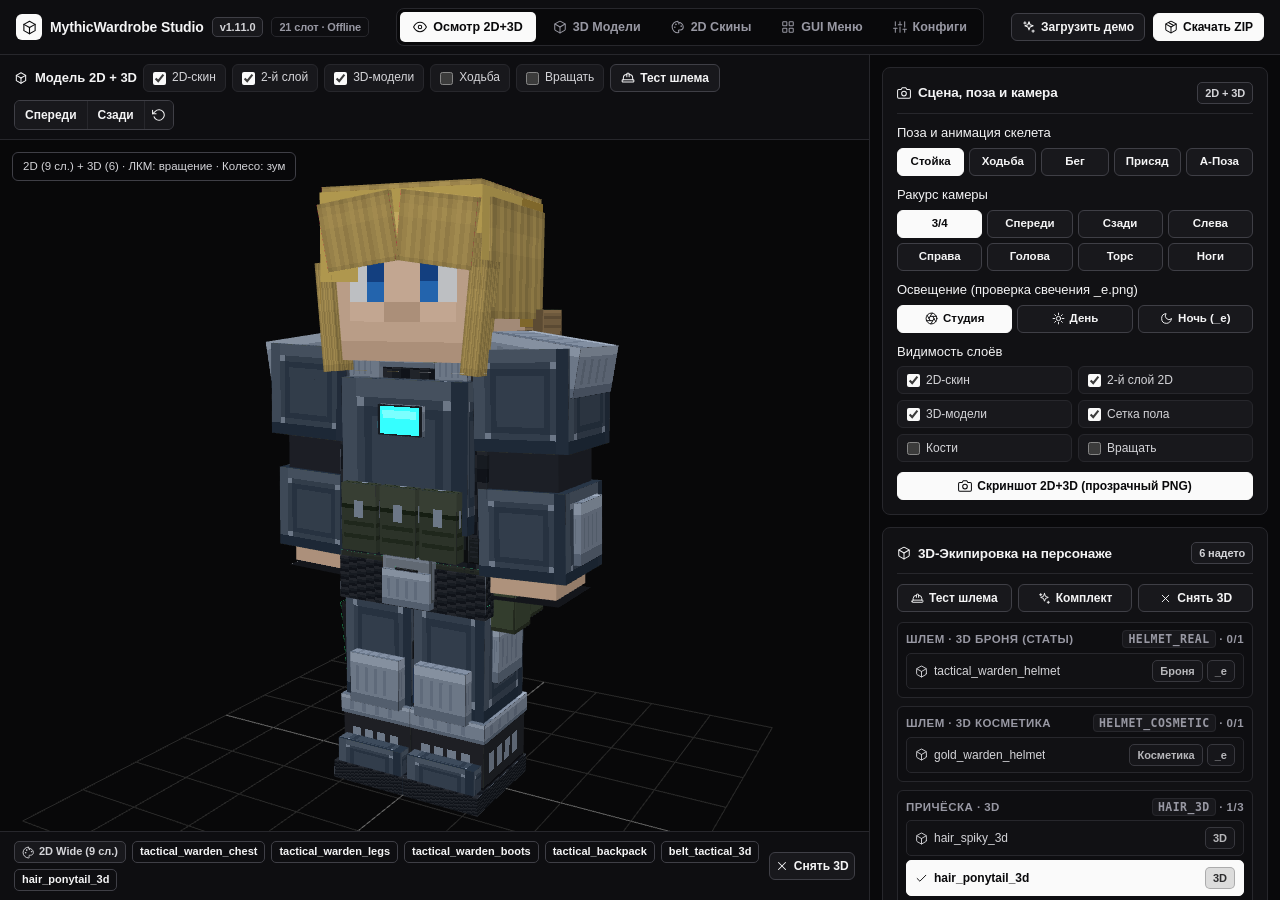
==== commit 5f5ae89f: "v1.11.0: Separate all 21 wardrobe slots in plugin & Studio v2.6, fix Studio-to-game GUI sync, block " ====
--- a/releases/MythicWardrobeStudio.html
+++ b/releases/MythicWardrobeStudio.html
@@ -4,7 +4,7 @@
   <meta charset="UTF-8">
   <meta name="viewport" content="width=device-width, initial-scale=1.0">
   <meta name="theme-color" content="#09090b">
-  <title>MythicWardrobe Studio v2.5 : Полный осмотр 2D+3D, .bbmodel, 3D-волосы, 2D-скины и GUI</title>
+  <title>MythicWardrobe Studio v2.6 : Полный осмотр 2D+3D (21 слот), 3D Броня + Косметика, 2D-скины и GUI</title>
   <style>
 :root {
   --bg: #09090b;
@@ -1974,8 +1974,8 @@
         <svg class="ico ico-md"><use href="#ico-brand"></use></svg>
       </span>
       <span>MythicWardrobe Studio</span>
-      <span class="brand-badge">v1.9.2</span>
-      <span class="brand-offline" title="Работает полностью в браузере без Python и без сервера">Offline HTML</span>
+      <span class="brand-badge">v1.11.0</span>
+      <span class="brand-offline" title="Работает полностью в браузере без Python и без сервера">21 слот · Offline</span>
     </div>
 
     <nav class="tabs" aria-label="Разделы студии">
@@ -2002,7 +2002,7 @@
     </nav>
 
     <div class="topbar-actions">
-      <button class="btn btn-sm" id="btnLoadDemo" title="Загрузить все 14 демо .bbmodel (включая 3D-пояса, ботинки и 3D-причёски) и 68 стартовых 2D-скинов">
+      <button class="btn btn-sm" id="btnLoadDemo" title="Загрузить все 20 демо .bbmodel (реальная 3D-броня + 3D-косметика + 3D-аксессуары во всех 12 слотах) и 68 стартовых 2D-скинов">
         <svg class="ico" aria-hidden="true"><use href="#ico-sparkles"></use></svg>
         <span>Загрузить демо</span>
       </button>
@@ -2254,21 +2254,31 @@
             <span id="modelCountBadge" class="tag">0</span>
           </div>
           <div class="field">
-            <label class="field-label" for="filterCategory">Фильтр по категории</label>
+            <label class="field-label" for="filterCategory">Фильтр по слоту / категории (12 3D-слотов)</label>
             <select id="filterCategory">
-              <option value="all">Все категории</option>
-              <option value="helmets">Шлемы (HEAD)</option>
-              <option value="mask_3d">3D-Маски и очки (HEAD)</option>
-              <option value="hair_3d">3D-Причёски (HEAD)</option>
-              <option value="armor_chest">Нагрудники (CHEST)</option>
-              <option value="backpack_3d">3D-Рюкзаки и плащи (CHEST)</option>
-              <option value="armor_legs">Поножи (LEGS)</option>
-              <option value="belt_3d">3D-Пояса и декор (LEGS)</option>
-              <option value="armor_feet">Ботинки (FEET)</option>
+              <option value="all">Все 12 3D-слотов</option>
+              <optgroup label="Реальная 3D Броня (Статы)">
+                <option value="helmet_real">Шлем — 3D Броня (helmet_real)</option>
+                <option value="chest_real">Нагрудник — 3D Броня (chest_real)</option>
+                <option value="legs_real">Поножи — 3D Броня (legs_real)</option>
+                <option value="boots_real">Ботинки — 3D Броня (boots_real)</option>
+              </optgroup>
+              <optgroup label="3D Косметика (Скины / Краски)">
+                <option value="helmet_cosmetic">Шлем — 3D Косметика (helmet_cosmetic)</option>
+                <option value="chest_cosmetic">Нагрудник — 3D Косметика (chest_cosmetic)</option>
+                <option value="legs_cosmetic">Поножи — 3D Косметика (legs_cosmetic)</option>
+                <option value="boots_cosmetic">Ботинки — 3D Косметика (boots_cosmetic)</option>
+              </optgroup>
+              <optgroup label="3D Аксессуары и Причёски">
+                <option value="hair_3d">3D-Причёски (hair_3d)</option>
+                <option value="mask_3d">3D-Маски и очки (mask_3d)</option>
+                <option value="backpack_3d">3D-Рюкзаки и плащи (backpack_3d)</option>
+                <option value="belt_3d">3D-Пояса и декор (belt_3d)</option>
+              </optgroup>
             </select>
           </div>
           <div id="modelList" class="model-list-stack">
-            <div class="hint">Загрузите свои файлы .bbmodel или нажмите «Демо (10 моделей)»: в демо вшиты 3D-причёски, 3D-пояса, рюкзак, противогаз и броня.</div>
+            <div class="hint">Загрузите свои файлы .bbmodel или нажмите «Загрузить демо»: в демо вшиты все 12 3D-слотов (реальная 3D-броня, 3D-косметика, 3D-причёски, маски, рюкзак и пояса).</div>
           </div>
         </div>
       </aside>
@@ -2304,30 +2314,50 @@
 
             <div class="grid-2">
               <div class="field">
-                <label class="field-label" for="inpCategory">Категория</label>
+                <label class="field-label" for="inpCategory">Категория (3D-слот)</label>
                 <select id="inpCategory">
-                  <option value="helmets">Шлем (HEAD)</option>
-                  <option value="mask_3d">3D-Маска / Очки (HEAD)</option>
-                  <option value="hair_3d">3D-Причёска (HEAD)</option>
-                  <option value="armor_chest">Нагрудник (CHEST)</option>
-                  <option value="backpack_3d">3D-Рюкзак / Плащ (CHEST)</option>
-                  <option value="armor_legs">Поножи (LEGS)</option>
-                  <option value="belt_3d">3D-Пояс / Декор (LEGS)</option>
-                  <option value="armor_feet">Ботинки (FEET)</option>
+                  <optgroup label="Реальная 3D Броня (Статы)">
+                    <option value="helmet_real">Шлем — 3D Броня (HEAD)</option>
+                    <option value="chest_real">Нагрудник — 3D Броня (CHEST)</option>
+                    <option value="legs_real">Поножи — 3D Броня (LEGS)</option>
+                    <option value="boots_real">Ботинки — 3D Броня (FEET)</option>
+                  </optgroup>
+                  <optgroup label="3D Косметика (Скины)">
+                    <option value="helmet_cosmetic">Шлем — 3D Косметика (HEAD)</option>
+                    <option value="chest_cosmetic">Нагрудник — 3D Косметика (CHEST)</option>
+                    <option value="legs_cosmetic">Поножи — 3D Косметика (LEGS)</option>
+                    <option value="boots_cosmetic">Ботинки — 3D Косметика (FEET)</option>
+                  </optgroup>
+                  <optgroup label="3D Аксессуары и Причёски">
+                    <option value="hair_3d">3D-Причёска (HEAD)</option>
+                    <option value="mask_3d">3D-Маска / Очки (HEAD)</option>
+                    <option value="backpack_3d">3D-Рюкзак / Плащ (CHEST)</option>
+                    <option value="belt_3d">3D-Пояс / Декор (LEGS)</option>
+                  </optgroup>
                 </select>
               </div>
               <div class="field">
-                <label class="field-label" for="inpWardrobeSlot">Слот гардероба</label>
+                <label class="field-label" for="inpWardrobeSlot">Слот гардероба (slots.yml)</label>
                 <select id="inpWardrobeSlot">
-                  <option value="">Стандартная броня</option>
-                  <option value="mask_3d">mask_3d (3D Маска)</option>
-                  <option value="hair_3d">hair_3d (3D Причёска)</option>
-                  <option value="backpack_3d">backpack_3d (3D Рюкзак)</option>
-                  <option value="belt_3d">belt_3d (3D Пояс)</option>
-                  <option value="helmet_cosmetic">helmet_cosmetic</option>
-                  <option value="chest_cosmetic">chest_cosmetic</option>
-                  <option value="legs_cosmetic">legs_cosmetic</option>
-                  <option value="boots_cosmetic">boots_cosmetic</option>
+                  <optgroup label="Реальная 3D Броня (ARMOR_REAL)">
+                    <option value="helmet_real">helmet_real (3D Шлем — Броня)</option>
+                    <option value="chest_real">chest_real (3D Нагрудник — Броня)</option>
+                    <option value="legs_real">legs_real (3D Поножи — Броня)</option>
+                    <option value="boots_real">boots_real (3D Ботинки — Броня)</option>
+                  </optgroup>
+                  <optgroup label="3D Косметика (ARMOR_COSMETIC)">
+                    <option value="helmet_cosmetic">helmet_cosmetic (3D Шлем — Космет.)</option>
+                    <option value="chest_cosmetic">chest_cosmetic (3D Нагрудник — Космет.)</option>
+                    <option value="legs_cosmetic">legs_cosmetic (3D Поножи — Космет.)</option>
+                    <option value="boots_cosmetic">boots_cosmetic (3D Ботинки — Космет.)</option>
+                  </optgroup>
+                  <optgroup label="3D Аксессуары (DISPLAY_3D / OVERLAY)">
+                    <option value="hair_3d">hair_3d (3D Причёска)</option>
+                    <option value="mask_3d">mask_3d (3D Маска / Очки)</option>
+                    <option value="backpack_3d">backpack_3d (3D Рюкзак / Плащ)</option>
+                    <option value="belt_3d">belt_3d (3D Пояс / Декор)</option>
+                  </optgroup>
+                  <option value="">Без привязки (любой слот своей секции)</option>
                 </select>
               </div>
             </div>
@@ -2867,9 +2897,9 @@
             <div class="field">
               <label class="field-label" for="guiDefaultMode">Режим по умолчанию</label>
               <select id="guiDefaultMode">
+                <option value="COMPACT">COMPACT (1-рядные)</option>
                 <option value="TABBED">TABBED (Вкладки)</option>
-                <option value="UNIFIED">UNIFIED (Общее)</option>
-                <option value="PER_SLOT">PER_SLOT (Узкие)</option>
+                <option value="UNIFIED">UNIFIED (Все 21 слотов)</option>
               </select>
             </div>
             <div class="field">
@@ -3167,9 +3197,9 @@
             <div class="field">
               <label class="field-label" for="cfgMenuMode">Режим меню (menu.mode)</label>
               <select id="cfgMenuMode">
+                <option value="COMPACT">COMPACT (1-рядные)</option>
                 <option value="TABBED">TABBED (Вкладки)</option>
-                <option value="UNIFIED">UNIFIED (Всё сразу)</option>
-                <option value="PER_SLOT">PER_SLOT (1-рядные)</option>
+                <option value="UNIFIED">UNIFIED (Все 21 слотов)</option>
               </select>
             </div>
             <div class="field">
@@ -3222,11 +3252,35 @@
             <div class="field">
               <label class="field-label" for="cfgSuitSlot">Слот-носитель</label>
               <select id="cfgSuitSlot">
-                <option value="jacket">jacket (Куртка / Костюм)</option>
-                <option value="pants">pants (Штаны)</option>
-                <option value="hat">hat (Шапка)</option>
-                <option value="chest_cosmetic">chest_cosmetic (3D Нагрудник)</option>
-                <option value="helmet_cosmetic">helmet_cosmetic (3D Шлем)</option>
+                <optgroup label="2D-Слои скина">
+                  <option value="jacket">jacket (Куртка / Костюм 2D)</option>
+                  <option value="undershirt">undershirt (Футболка 2D)</option>
+                  <option value="gloves">gloves (Перчатки 2D)</option>
+                  <option value="pants">pants (Штаны 2D)</option>
+                  <option value="belt_skin">belt_skin (Пояс 2D)</option>
+                  <option value="socks">socks (Носки 2D)</option>
+                  <option value="boots_skin">boots_skin (Ботинки 2D)</option>
+                  <option value="hat">hat (Шапка 2D)</option>
+                  <option value="mask_skin">mask_skin (Маска 2D)</option>
+                </optgroup>
+                <optgroup label="Реальная 3D Броня">
+                  <option value="helmet_real">helmet_real (3D Шлем — Броня)</option>
+                  <option value="chest_real">chest_real (3D Нагрудник — Броня)</option>
+                  <option value="legs_real">legs_real (3D Поножи — Броня)</option>
+                  <option value="boots_real">boots_real (3D Ботинки — Броня)</option>
+                </optgroup>
+                <optgroup label="3D Косметика">
+                  <option value="helmet_cosmetic">helmet_cosmetic (3D Шлем — Космет.)</option>
+                  <option value="chest_cosmetic">chest_cosmetic (3D Нагрудник — Космет.)</option>
+                  <option value="legs_cosmetic">legs_cosmetic (3D Поножи — Космет.)</option>
+                  <option value="boots_cosmetic">boots_cosmetic (3D Ботинки — Космет.)</option>
+                </optgroup>
+                <optgroup label="3D Аксессуары">
+                  <option value="hair_3d">hair_3d (3D Причёска)</option>
+                  <option value="mask_3d">mask_3d (3D Маска / Очки)</option>
+                  <option value="backpack_3d">backpack_3d (3D Рюкзак)</option>
+                  <option value="belt_3d">belt_3d (3D Пояс)</option>
+                </optgroup>
               </select>
             </div>
           </div>
@@ -4476,31 +4530,36 @@
   const REAL_ARMOR_SLOT_IDS = ["helmet_real", "chest_real", "legs_real", "boots_real"];
 
   const BLOCKABLE_CHOICES = [
-    { id: "undershirt",      label: "Футболка (2D)",      group: "2D" },
-    { id: "pants",           label: "Штаны (2D)",         group: "2D" },
-    { id: "belt_skin",       label: "Пояс (2D)",          group: "2D" },
-    { id: "gloves",          label: "Перчатки (2D)",      group: "2D" },
-    { id: "socks",           label: "Носки (2D)",         group: "2D" },
-    { id: "boots_skin",      label: "Ботинки (2D)",       group: "2D" },
-    { id: "mask_skin",       label: "Маска (2D)",         group: "2D" },
-    { id: "hat",             label: "Шапка (2D)",         group: "2D" },
-    { id: "jacket",          label: "Куртка (2D)",        group: "2D" },
-    { id: "hair",            label: "Волосы (2D)",        group: "2D" },
-    { id: "belt_3d",         label: "Пояс / Декор (3D)",  group: "3D" },
-    { id: "backpack_3d",     label: "Рюкзак (3D)",        group: "3D" },
-    { id: "mask_3d",         label: "Маска (3D)",         group: "3D" },
-    { id: "hair_3d",         label: "Причёска (3D)",      group: "3D" },
-    { id: "helmet_cosmetic", label: "Шлем (Космет.)",     group: "Броня" },
-    { id: "chest_cosmetic",  label: "Нагруд. (Космет.)",  group: "Броня" },
-    { id: "legs_cosmetic",   label: "Поножи (Космет.)",   group: "Броня" },
-    { id: "boots_cosmetic",  label: "Ботинки (Космет.)",  group: "Броня" },
+    { id: "undershirt",      label: "Футболка (2D)",         group: "2D" },
+    { id: "pants",           label: "Штаны (2D)",            group: "2D" },
+    { id: "belt_skin",       label: "Пояс (2D)",             group: "2D" },
+    { id: "gloves",          label: "Перчатки (2D)",         group: "2D" },
+    { id: "socks",           label: "Носки (2D)",            group: "2D" },
+    { id: "boots_skin",      label: "Ботинки (2D)",          group: "2D" },
+    { id: "mask_skin",       label: "Маска (2D)",            group: "2D" },
+    { id: "hat",             label: "Шапка (2D)",            group: "2D" },
+    { id: "jacket",          label: "Куртка (2D)",           group: "2D" },
+    { id: "hair",            label: "Волосы (2D)",           group: "2D" },
+    { id: "helmet_real",     label: "Шлем (3D Броня)",       group: "3D Броня" },
+    { id: "chest_real",      label: "Нагрудник (3D Броня)",  group: "3D Броня" },
+    { id: "legs_real",       label: "Поножи (3D Броня)",     group: "3D Броня" },
+    { id: "boots_real",      label: "Ботинки (3D Броня)",    group: "3D Броня" },
+    { id: "helmet_cosmetic", label: "Шлем (3D Космет.)",     group: "3D Космет." },
+    { id: "chest_cosmetic",  label: "Нагрудник (3D Космет.)",group: "3D Космет." },
+    { id: "legs_cosmetic",   label: "Поножи (3D Космет.)",   group: "3D Космет." },
+    { id: "boots_cosmetic",  label: "Ботинки (3D Космет.)",  group: "3D Космет." },
+    { id: "hair_3d",         label: "Причёска (3D)",         group: "3D Аксесс." },
+    { id: "mask_3d",         label: "Маска (3D)",            group: "3D Аксесс." },
+    { id: "backpack_3d",     label: "Рюкзак (3D)",           group: "3D Аксесс." },
+    { id: "belt_3d",         label: "Пояс / Декор (3D)",     group: "3D Аксесс." },
   ];
 
   const BLOCK_SHORTCUTS = [
     { id: "all_clothing", label: "all_clothing (Вся 2D-одежда)" },
     { id: "suit",         label: "suit (Комбинезон: торс+ноги+руки)" },
     { id: "all_3d",       label: "all_3d (Все 3D-аксессуары)" },
-    { id: "all_cosmetic", label: "all_cosmetic (Вся косметика)" },
+    { id: "all_real",     label: "all_real (Вся реальная 3D-броня)" },
+    { id: "all_cosmetic", label: "all_cosmetic (Вся 3D-косметика)" },
     { id: "all",          label: "all (Все остальные слоты)" },
   ];
 
@@ -4928,15 +4987,16 @@
       : detectedSlots.has("LEGS") ? "LEGS"
       : detectedSlots.has("FEET") ? "FEET" : "HEAD";
 
-    let suggestedCategory = "armor_chest";
+    const looksCosmetic = /(cosmetic|skin|paint|gold|white|camo|recolor|ornament)/i.test(cleanId);
+    let suggestedCategory = looksCosmetic ? "chest_cosmetic" : "chest_real";
     if (cleanId.includes("hair")) suggestedCategory = "hair_3d";
     else if (cleanId.includes("mask") || cleanId.includes("gasmask") || cleanId.includes("glasses")) suggestedCategory = "mask_3d";
     else if (cleanId.includes("belt") || cleanId.includes("holster") || cleanId.includes("sash") || cleanId.includes("pouch")) suggestedCategory = "belt_3d";
     else if (cleanId.includes("backpack") || cleanId.includes("bag") || cleanId.includes("cape") || cleanId.includes("wing")) suggestedCategory = "backpack_3d";
-    else if (primarySlot === "HEAD") suggestedCategory = "helmets";
-    else if (primarySlot === "CHEST") suggestedCategory = "armor_chest";
-    else if (primarySlot === "LEGS") suggestedCategory = "armor_legs";
-    else if (primarySlot === "FEET") suggestedCategory = "armor_feet";
+    else if (primarySlot === "HEAD") suggestedCategory = looksCosmetic ? "helmet_cosmetic" : "helmet_real";
+    else if (primarySlot === "CHEST") suggestedCategory = looksCosmetic ? "chest_cosmetic" : "chest_real";
+    else if (primarySlot === "LEGS") suggestedCategory = looksCosmetic ? "legs_cosmetic" : "legs_real";
+    else if (primarySlot === "FEET") suggestedCategory = looksCosmetic ? "boots_cosmetic" : "boots_real";
 
     return {
       id: cleanId,
@@ -5248,7 +5308,10 @@
     if (finalEmis) addTex(`${cleanName}_main_e.png`, finalEmis);
     if (finalTint) addTex(`${cleanName}_main_t.png`, finalTint);
     if (autoLayers || layer1Canvas) addTex(`${cleanName}_layer_1.png`, layer1Canvas || blankCanvas(64, 32));
-    if (autoLayers || layer2Canvas) addTex(`${cleanName}_layer_2.png`, layer2Canvas || blankCanvas(64, 32));
+    // Only emit _layer_2.png for LEGS models (or when source already had layer_2) to keep CHEST models clean
+    if (layer2Canvas || (autoLayers && targetSlot === "LEGS")) {
+      addTex(`${cleanName}_layer_2.png`, layer2Canvas || blankCanvas(64, 32));
+    }
     for (const kw of ICON_KEYWORDS) {
       const role = `icon_${kw}`;
       if (iconsByRole[role]) addTex(`${cleanName}_${kw}.png`, iconsByRole[role]);
@@ -5521,6 +5584,18 @@
     }
     lines.push("    Unbreakable: true");
     lines.push("    HideFlags: true");
+
+    const isRealArmor = Boolean(wardrobeSlot && String(wardrobeSlot).endsWith("_real"));
+    const REAL_ATTR_SLOT = { HEAD: "Head", CHEST: "Chest", LEGS: "Legs", FEET: "Feet" };
+    const REAL_DEF_ARMOR = { HEAD: 3, CHEST: 8, LEGS: 6, FEET: 3 };
+    if (isRealArmor) {
+      const attrSlot = REAL_ATTR_SLOT[slot] || "Chest";
+      const defArmor = REAL_DEF_ARMOR[slot] || 4;
+      lines.push("  Attributes:");
+      lines.push(`    ${attrSlot}:`);
+      lines.push(`      Armor: ${defArmor}`);
+      lines.push("      ArmorToughness: 2");
+    }
 
     const hasBlocks = Array.isArray(blocks) && blocks.length > 0;
     if (wardrobeSlot || hasBlocks) {
@@ -5749,170 +5824,320 @@
     return lines.join("\n");
   }
 
-  // ==================== GUI INVENTORY EDITOR (menus.yml) ====================
+  // ==================== GUI INVENTORY EDITOR (menus.yml — ALL 21 SEPARATED SLOTS) ====================
   const GUI_SLOT_CATALOG = [
-    { id: "helmet_cosmetic", label: "3D Шлем (косметика)", section: "HEAD", defaultMat: "IRON_HELMET" },
-    { id: "mask_3d", label: "3D Маска / Очки", section: "HEAD", defaultMat: "CARVED_PUMPKIN" },
-    { id: "hair_3d", label: "3D Причёска", section: "HEAD", defaultMat: "LEAD" },
-    { id: "hat", label: "2D Шапка", section: "HEAD", defaultMat: "LEATHER_HELMET" },
-    { id: "mask_skin", label: "2D Маска", section: "HEAD", defaultMat: "PAPER" },
-    { id: "chest_cosmetic", label: "3D Нагрудник (косметика)", section: "CHEST", defaultMat: "IRON_CHESTPLATE" },
-    { id: "backpack_3d", label: "3D Рюкзак / Плащ", section: "CHEST", defaultMat: "BUNDLE" },
-    { id: "jacket", label: "2D Куртка / Костюм", section: "CHEST", defaultMat: "LEATHER_CHESTPLATE" },
-    { id: "undershirt", label: "2D Футболка", section: "CHEST", defaultMat: "WHITE_WOOL" },
-    { id: "gloves", label: "2D Перчатки", section: "CHEST", defaultMat: "RABBIT_HIDE" },
-    { id: "legs_cosmetic", label: "3D Поножи (косметика)", section: "LEGS", defaultMat: "IRON_LEGGINGS" },
-    { id: "belt_3d", label: "3D Пояс / Декор", section: "LEGS", defaultMat: "SADDLE" },
-    { id: "pants", label: "2D Штаны", section: "LEGS", defaultMat: "LEATHER_LEGGINGS" },
-    { id: "belt_skin", label: "2D Пояс", section: "LEGS", defaultMat: "LEAD" },
-    { id: "boots_cosmetic", label: "3D Ботинки (косметика)", section: "FEET", defaultMat: "IRON_BOOTS" },
-    { id: "boots_skin", label: "2D Ботинки", section: "FEET", defaultMat: "LEATHER_BOOTS" },
-    { id: "socks", label: "2D Носки", section: "FEET", defaultMat: "STRING" },
+    // HEAD (6 отдельных слотов)
+    { id: "hat",             label: "2D Шапка",                    section: "HEAD",  group: "2D Скин",       defaultMat: "WHITE_STAINED_GLASS_PANE" },
+    { id: "mask_skin",       label: "2D Маска",                    section: "HEAD",  group: "2D Скин",       defaultMat: "LIGHT_BLUE_STAINED_GLASS_PANE" },
+    { id: "hair_3d",         label: "3D Причёска",                 section: "HEAD",  group: "3D Аксессуар",  defaultMat: "MAGENTA_STAINED_GLASS_PANE" },
+    { id: "mask_3d",         label: "3D Маска / Очки",             section: "HEAD",  group: "3D Аксессуар",  defaultMat: "ORANGE_STAINED_GLASS_PANE" },
+    { id: "helmet_real",     label: "3D Шлем (Броня / Статы)",     section: "HEAD",  group: "3D Броня",      defaultMat: "IRON_HELMET" },
+    { id: "helmet_cosmetic", label: "3D Шлем (Косметика)",         section: "HEAD",  group: "3D Косметика",  defaultMat: "LEATHER_HELMET" },
+    // CHEST (6 отдельных слотов)
+    { id: "undershirt",      label: "2D Футболка / Майка",         section: "CHEST", group: "2D Скин",       defaultMat: "LIGHT_BLUE_STAINED_GLASS_PANE" },
+    { id: "jacket",          label: "2D Куртка / Костюм",          section: "CHEST", group: "2D Скин",       defaultMat: "CYAN_STAINED_GLASS_PANE" },
+    { id: "gloves",          label: "2D Перчатки",                 section: "CHEST", group: "2D Скин",       defaultMat: "BLUE_STAINED_GLASS_PANE" },
+    { id: "chest_real",      label: "3D Нагрудник (Броня / Статы)",section: "CHEST", group: "3D Броня",      defaultMat: "IRON_CHESTPLATE" },
+    { id: "chest_cosmetic",  label: "3D Нагрудник (Косметика)",    section: "CHEST", group: "3D Косметика",  defaultMat: "LEATHER_CHESTPLATE" },
+    { id: "backpack_3d",     label: "3D Рюкзак / Плащ",            section: "CHEST", group: "3D Аксессуар",  defaultMat: "BROWN_STAINED_GLASS_PANE" },
+    // LEGS (5 отдельных слотов)
+    { id: "pants",           label: "2D Штаны",                    section: "LEGS",  group: "2D Скин",       defaultMat: "BLUE_STAINED_GLASS_PANE" },
+    { id: "belt_skin",       label: "2D Пояс / Ремень",            section: "LEGS",  group: "2D Скин",       defaultMat: "YELLOW_STAINED_GLASS_PANE" },
+    { id: "legs_real",       label: "3D Поножи (Броня / Статы)",   section: "LEGS",  group: "3D Броня",      defaultMat: "IRON_LEGGINGS" },
+    { id: "legs_cosmetic",   label: "3D Поножи (Косметика)",       section: "LEGS",  group: "3D Косметика",  defaultMat: "LEATHER_LEGGINGS" },
+    { id: "belt_3d",         label: "3D Пояс / Кобура / Декор",    section: "LEGS",  group: "3D Аксессуар",  defaultMat: "ORANGE_STAINED_GLASS_PANE" },
+    // FEET (4 отдельных слота)
+    { id: "socks",           label: "2D Носки",                    section: "FEET",  group: "2D Скин",       defaultMat: "YELLOW_STAINED_GLASS_PANE" },
+    { id: "boots_skin",      label: "2D Ботинки",                  section: "FEET",  group: "2D Скин",       defaultMat: "ORANGE_STAINED_GLASS_PANE" },
+    { id: "boots_real",      label: "3D Ботинки (Броня / Статы)",  section: "FEET",  group: "3D Броня",      defaultMat: "IRON_BOOTS" },
+    { id: "boots_cosmetic",  label: "3D Ботинки (Косметика)",      section: "FEET",  group: "3D Косметика",  defaultMat: "LEATHER_BOOTS" },
   ];
 
   const GUI_BUTTON_ACTIONS = [
-    { id: "BACK", label: "BACK - Назад (открывает инвентарь / команду)" },
-    { id: "OPEN_INVENTORY", label: "OPEN_INVENTORY - Открыть Инвентарь и Экипировку" },
-    { id: "RUN_COMMAND", label: "RUN_COMMAND - Выполнить команду" },
-    { id: "SWITCH_TAB", label: "SWITCH_TAB - Переключить вкладку" },
-    { id: "OPEN_SECTION", label: "OPEN_SECTION - Открыть секцию (PER_SLOT)" },
-    { id: "SWITCH_MODE", label: "SWITCH_MODE - Сменить режим меню" },
-    { id: "CLOSE", label: "CLOSE - Полностью закрыть меню" },
-    { id: "DECOR", label: "DECOR - Декоративный предмет" },
+    { id: "BACK",           label: "BACK — Назад (открывает инвентарь / команду)" },
+    { id: "OPEN_HEAD",      label: "OPEN_HEAD — Открыть раздел «Шлем / Голова»" },
+    { id: "OPEN_CHEST",     label: "OPEN_CHEST — Открыть раздел «Нагрудник / Торс»" },
+    { id: "OPEN_LEGS",      label: "OPEN_LEGS — Открыть раздел «Поножи / Пояса»" },
+    { id: "OPEN_FEET",      label: "OPEN_FEET — Открыть раздел «Ботинки / Обувь»" },
+    { id: "OPEN_HUB",       label: "OPEN_HUB — Открыть хаб выбора разделов (COMPACT)" },
+    { id: "OPEN_UNIFIED",   label: "OPEN_UNIFIED — Открыть полное меню (UNIFIED)" },
+    { id: "OPEN_INVENTORY", label: "OPEN_INVENTORY — Открыть Инвентарь и Экипировку" },
+    { id: "CYCLE_MODE",     label: "CYCLE_MODE — Переключить режим (COMPACT/TABBED/UNIFIED)" },
+    { id: "REFRESH_SKIN",   label: "REFRESH_SKIN — Пересобрать 2D-скин и 3D-броню" },
+    { id: "RESET_SKIN",     label: "RESET_SKIN — Сбросить временные слои скина" },
+    { id: "RUN_COMMAND",    label: "RUN_COMMAND — Выполнить команду" },
+    { id: "CLOSE",          label: "CLOSE — Полностью закрыть меню" },
+    { id: "NONE",           label: "NONE — Декоративный предмет (без действия)" },
   ];
 
+  function makeGuiSlotCell(slotId, material, name, lore) {
+    return {
+      kind: "slot",
+      slotId,
+      emptyIcon: {
+        material,
+        name,
+        lore: lore || [],
+        customModelData: "",
+        itemModel: "",
+        glint: false,
+      },
+    };
+  }
+
+  function makeGuiBtnCell(action, material, name, lore, extra = {}) {
+    return {
+      kind: action === "NONE" ? "decor" : "button",
+      action,
+      material,
+      name,
+      lore: lore || [],
+      customModelData: "",
+      itemModel: "",
+      glint: Boolean(extra.glint),
+      hideTooltip: Boolean(extra.hideTooltip),
+      command: extra.command || "",
+    };
+  }
+
+  function makeTabbedNavCells(activeSec) {
+    return {
+      1: makeGuiBtnCell("OPEN_HEAD",  activeSec === "HEAD"  ? "DIAMOND_HELMET"     : "IRON_HELMET",     activeSec === "HEAD"  ? "&6▶ &fШлем и Голова &6◀"     : "&fШлем и Голова",     ["&76 слотов: 2D + 3D Броня + Косметика"], { glint: activeSec === "HEAD" }),
+      3: makeGuiBtnCell("OPEN_CHEST", activeSec === "CHEST" ? "DIAMOND_CHESTPLATE" : "IRON_CHESTPLATE", activeSec === "CHEST" ? "&6▶ &fНагрудник и Торс &6◀"  : "&fНагрудник и Торс",  ["&76 слотов: 2D + 3D Броня + Косметика"], { glint: activeSec === "CHEST" }),
+      5: makeGuiBtnCell("OPEN_LEGS",  activeSec === "LEGS"  ? "DIAMOND_LEGGINGS"   : "IRON_LEGGINGS",   activeSec === "LEGS"  ? "&6▶ &fПоножи и Пояса &6◀"    : "&fПоножи и Пояса",    ["&75 слотов: 2D + 3D Броня + Косметика"], { glint: activeSec === "LEGS" }),
+      7: makeGuiBtnCell("OPEN_FEET",  activeSec === "FEET"  ? "DIAMOND_BOOTS"      : "IRON_BOOTS",      activeSec === "FEET"  ? "&6▶ &fБотинки и Обувь &6◀"   : "&fБотинки и Обувь",   ["&74 слота: 2D + 3D Броня + Косметика"],  { glint: activeSec === "FEET" }),
+      18: makeGuiBtnCell("BACK",         "ARROW",      "&e◀ Назад",        ["&7Открыть инвентарь / назад"]),
+      20: makeGuiBtnCell("CYCLE_MODE",   "COMPARATOR", "&eВид меню",       ["&7Переключить COMPACT / TABBED / UNIFIED"]),
+      22: makeGuiBtnCell("REFRESH_SKIN", "LIME_DYE",   "&aОбновить скин",  ["&7Пересобрать 2D-слои и 3D-броню"]),
+      24: makeGuiBtnCell("RESET_SKIN",   "RED_DYE",    "&cСбросить слои",  ["&7Сбросить слои от команд/скиллов"]),
+      26: makeGuiBtnCell("CLOSE",        "BARRIER",    "&cЗакрыть",        ["&7Полностью закрыть меню"]),
+    };
+  }
+
   function createDefaultMenusState() {
+    const darkFiller = () => ({ material: "BLACK_STAINED_GLASS_PANE", name: " ", customModelData: "", itemModel: "", hideTooltip: true });
+    const grayFiller = () => ({ material: "GRAY_STAINED_GLASS_PANE", name: " ", customModelData: "", itemModel: "", hideTooltip: true });
+
     return {
-      defaultMode: "TABBED",
+      defaultMode: "COMPACT",
       backCommand: "",
       backFallback: "INVENTORY",
       inventoryTitle: "&8Инвентарь и Экипировка",
       screens: {
-        tabbed: {
-          label: "TABBED (1 меню + вкладки)",
-          title: "&8Гардероб &7▪ &f<section>",
+        tabbed_HEAD: {
+          label: "TABBED: Голова (6 слотов)",
+          title: "&8Экипировка: Шлем и Голова",
           rows: 3,
           fillerEnabled: true,
-          filler: { material: "BLACK_STAINED_GLASS_PANE", name: " ", customModelData: "", itemModel: "", hideTooltip: true },
+          filler: grayFiller(),
           showIndicators: true,
-          sectionTitles: {
-            HEAD: "&8Гардероб &7▪ &fГолова и Причёски",
-            CHEST: "&8Гардероб &7▪ &fТорс и Рюкзаки",
-            LEGS: "&8Гардероб &7▪ &fНоги и Пояса",
-            FEET: "&8Гардероб &7▪ &fОбувь",
+          cells: {
+            ...makeTabbedNavCells("HEAD"),
+            10: makeGuiSlotCell("hat",             "WHITE_STAINED_GLASS_PANE",      "&fШапка (2D Скин)",           ["&72D-слой шапки на скин"]),
+            11: makeGuiSlotCell("mask_skin",       "LIGHT_BLUE_STAINED_GLASS_PANE", "&fМаска (2D Скин)",           ["&72D-слой маски / лица"]),
+            12: makeGuiSlotCell("hair_3d",         "MAGENTA_STAINED_GLASS_PANE",    "&dПричёска (3D)",             ["&73D-причёска MythicArmors"]),
+            13: makeGuiSlotCell("mask_3d",         "ORANGE_STAINED_GLASS_PANE",     "&6Маска / Очки (3D)",         ["&73D-маска поверх шлема"]),
+            15: makeGuiSlotCell("helmet_real",     "IRON_HELMET",                   "&aШлем (3D Броня / Статы)",   ["&aДаёт защиту, чары и статы"]),
+            16: makeGuiSlotCell("helmet_cosmetic", "LEATHER_HELMET",                "&dШлем (3D Косметика)",       ["&7Визуальный скин шлема"]),
           },
+        },
+        tabbed_CHEST: {
+          label: "TABBED: Торс (6 слотов)",
+          title: "&8Экипировка: Нагрудник и Торс",
+          rows: 3,
+          fillerEnabled: true,
+          filler: grayFiller(),
+          showIndicators: true,
           cells: {
-            1: { kind: "button", action: "SWITCH_TAB", section: "HEAD", material: "IRON_HELMET", name: "&fГолова", lore: ["&7Шлем, 3D-маска, 3D-причёска"], customModelData: "", itemModel: "", glint: false },
-            3: { kind: "button", action: "SWITCH_TAB", section: "CHEST", material: "IRON_CHESTPLATE", name: "&fТорс", lore: ["&7Нагрудник, 3D-рюкзак, куртка"], customModelData: "", itemModel: "", glint: false },
-            5: { kind: "button", action: "SWITCH_TAB", section: "LEGS", material: "IRON_LEGGINGS", name: "&fНоги и Пояса", lore: ["&7Поножи, 3D-пояс, 2D-пояс"], customModelData: "", itemModel: "", glint: false },
-            7: { kind: "button", action: "SWITCH_TAB", section: "FEET", material: "IRON_BOOTS", name: "&fБотинки", lore: ["&7Косметические и 2D-ботинки"], customModelData: "", itemModel: "", glint: false },
-            11: { kind: "slot", slotId: "helmet_cosmetic", emptyIcon: { material: "LEATHER_HELMET", name: "&fСлот: Косметический шлем", lore: ["&7Перетащите шлем сюда"], customModelData: "", itemModel: "", glint: false } },
-            13: { kind: "slot", slotId: "mask_3d", emptyIcon: { material: "CARVED_PUMPKIN", name: "&fСлот: 3D Маска / Очки", lore: ["&7Работает без шлема"], customModelData: "", itemModel: "", glint: false } },
-            15: { kind: "slot", slotId: "hair_3d", emptyIcon: { material: "ECHO_SHARD", name: "&fСлот: 3D Причёска", lore: ["&7Автопривязка к 2D или вручную"], customModelData: "", itemModel: "", glint: false } },
-            18: { kind: "button", action: "BACK", material: "ARROW", name: "&f← Назад (Инвентарь)", lore: ["&7Открыть инвентарь и экипировку"], customModelData: "", itemModel: "", glint: false },
-            22: { kind: "button", action: "SWITCH_MODE", material: "COMPARATOR", name: "&7Режим меню", lore: ["&7Переключить TABBED / UNIFIED / PER_SLOT"], customModelData: "", itemModel: "", glint: false },
-            26: { kind: "button", action: "CLOSE", material: "BARRIER", name: "&cЗакрыть", lore: ["&7Полностью закрыть меню"], customModelData: "", itemModel: "", glint: false },
+            ...makeTabbedNavCells("CHEST"),
+            10: makeGuiSlotCell("undershirt",     "LIGHT_BLUE_STAINED_GLASS_PANE", "&fФутболка (2D Скин)",          ["&7Нижний 2D-слой торса"]),
+            11: makeGuiSlotCell("jacket",         "CYAN_STAINED_GLASS_PANE",       "&bКуртка / Костюм (2D Скин)",   ["&7Верхний 2D-слой торса"]),
+            12: makeGuiSlotCell("gloves",         "BLUE_STAINED_GLASS_PANE",       "&9Перчатки (2D Скин)",          ["&72D-слой перчаток"]),
+            14: makeGuiSlotCell("chest_real",     "IRON_CHESTPLATE",               "&aНагрудник (3D Броня / Статы)",["&aДаёт защиту, чары и статы"]),
+            15: makeGuiSlotCell("chest_cosmetic", "LEATHER_CHESTPLATE",            "&dНагрудник (3D Косметика)",    ["&7Скин / мультимодальная краска"]),
+            16: makeGuiSlotCell("backpack_3d",    "BROWN_STAINED_GLASS_PANE",      "&eРюкзак / Плащ (3D)",          ["&73D-рюкзак поверх брони"]),
+          },
+        },
+        tabbed_LEGS: {
+          label: "TABBED: Ноги (5 слотов)",
+          title: "&8Экипировка: Поножи и Пояса",
+          rows: 3,
+          fillerEnabled: true,
+          filler: grayFiller(),
+          showIndicators: true,
+          cells: {
+            ...makeTabbedNavCells("LEGS"),
+            10: makeGuiSlotCell("pants",         "BLUE_STAINED_GLASS_PANE",   "&9Штаны (2D Скин)",           ["&7Нижний 2D-слой на ноги"]),
+            11: makeGuiSlotCell("belt_skin",     "YELLOW_STAINED_GLASS_PANE", "&eПояс / Ремень (2D Скин)",   ["&72D-слой пояса"]),
+            13: makeGuiSlotCell("legs_real",     "IRON_LEGGINGS",             "&aПоножи (3D Броня / Статы)", ["&aДаёт защиту, чары и статы"]),
+            14: makeGuiSlotCell("legs_cosmetic", "LEATHER_LEGGINGS",          "&dПоножи (3D Косметика)",     ["&7Визуальный скин поножей"]),
+            16: makeGuiSlotCell("belt_3d",       "ORANGE_STAINED_GLASS_PANE", "&6Пояс / Кобура (3D)",        ["&73D-пояс поверх поножей"]),
+          },
+        },
+        tabbed_FEET: {
+          label: "TABBED: Обувь (4 слота)",
+          title: "&8Экипировка: Ботинки и Обувь",
+          rows: 3,
+          fillerEnabled: true,
+          filler: grayFiller(),
+          showIndicators: true,
+          cells: {
+            ...makeTabbedNavCells("FEET"),
+            10: makeGuiSlotCell("socks",          "YELLOW_STAINED_GLASS_PANE", "&eНоски (2D Скин)",            ["&7Нижний 2D-слой ступней"]),
+            11: makeGuiSlotCell("boots_skin",     "ORANGE_STAINED_GLASS_PANE", "&6Ботинки (2D Скин)",          ["&7Верхний 2D-слой обуви"]),
+            14: makeGuiSlotCell("boots_real",     "IRON_BOOTS",                "&aБотинки (3D Броня / Статы)", ["&aДаёт защиту, чары и статы"]),
+            15: makeGuiSlotCell("boots_cosmetic", "LEATHER_BOOTS",             "&dБотинки (3D Косметика)",     ["&7Визуальный скин ботинок"]),
           },
         },
         unified: {
-          label: "UNIFIED (Всё в одном меню)",
-          title: "&8Полный Гардероб",
+          label: "UNIFIED (Все 21 слотов)",
+          title: "&8Полный Гардероб и Броня (21 слот)",
           rows: 5,
           fillerEnabled: true,
-          filler: { material: "GRAY_STAINED_GLASS_PANE", name: " ", customModelData: "", itemModel: "", hideTooltip: true },
+          filler: darkFiller(),
           showIndicators: false,
           cells: {
-            10: { kind: "slot", slotId: "helmet_cosmetic", emptyIcon: { material: "IRON_HELMET", name: "&fКосметический шлем", lore: ["&7Слот шлема"], customModelData: "", itemModel: "", glint: false } },
-            11: { kind: "slot", slotId: "mask_3d", emptyIcon: { material: "CARVED_PUMPKIN", name: "&f3D Маска", lore: ["&7Слот 3D-маски"], customModelData: "", itemModel: "", glint: false } },
-            12: { kind: "slot", slotId: "hair_3d", emptyIcon: { material: "LEAD", name: "&f3D Причёска", lore: ["&7Слот 3D-причёски"], customModelData: "", itemModel: "", glint: false } },
-            19: { kind: "slot", slotId: "chest_cosmetic", emptyIcon: { material: "IRON_CHESTPLATE", name: "&fНагрудник", lore: ["&7Слот нагрудника"], customModelData: "", itemModel: "", glint: false } },
-            20: { kind: "slot", slotId: "backpack_3d", emptyIcon: { material: "BUNDLE", name: "&f3D Рюкзак", lore: ["&7Слот 3D-рюкзака"], customModelData: "", itemModel: "", glint: false } },
-            21: { kind: "slot", slotId: "jacket", emptyIcon: { material: "LEATHER_CHESTPLATE", name: "&f2D Куртка / Костюм", lore: ["&7Слот куртки"], customModelData: "", itemModel: "", glint: false } },
-            28: { kind: "slot", slotId: "legs_cosmetic", emptyIcon: { material: "IRON_LEGGINGS", name: "&fПоножи", lore: ["&7Слот поножей"], customModelData: "", itemModel: "", glint: false } },
-            29: { kind: "slot", slotId: "belt_3d", emptyIcon: { material: "SADDLE", name: "&f3D Пояс", lore: ["&7Слот 3D-пояса"], customModelData: "", itemModel: "", glint: false } },
-            30: { kind: "slot", slotId: "belt_skin", emptyIcon: { material: "LEAD", name: "&f2D Пояс", lore: ["&7Слот 2D-пояса"], customModelData: "", itemModel: "", glint: false } },
-            37: { kind: "slot", slotId: "boots_cosmetic", emptyIcon: { material: "IRON_BOOTS", name: "&fБотинки", lore: ["&7Слот ботинок"], customModelData: "", itemModel: "", glint: false } },
-            36: { kind: "button", action: "BACK", material: "ARROW", name: "&f← Назад", lore: [], customModelData: "", itemModel: "", glint: false },
-            44: { kind: "button", action: "CLOSE", material: "BARRIER", name: "&cЗакрыть", lore: [], customModelData: "", itemModel: "", glint: false },
+            // Row 1: HEAD (6)
+            0: makeGuiBtnCell("NONE", "DIAMOND_HELMET",     "&bШлем и Голова",    ["&76 отдельных слотов справа"]),
+            2: makeGuiSlotCell("hat",             "WHITE_STAINED_GLASS_PANE",      "&fШапка (2D)"),
+            3: makeGuiSlotCell("mask_skin",       "LIGHT_BLUE_STAINED_GLASS_PANE", "&fМаска (2D)"),
+            4: makeGuiSlotCell("hair_3d",         "MAGENTA_STAINED_GLASS_PANE",    "&dПричёска (3D)"),
+            5: makeGuiSlotCell("mask_3d",         "ORANGE_STAINED_GLASS_PANE",     "&6Маска (3D)"),
+            6: makeGuiSlotCell("helmet_real",     "IRON_HELMET",                   "&aШлем (3D Броня)"),
+            7: makeGuiSlotCell("helmet_cosmetic", "LEATHER_HELMET",                "&dШлем (3D Косметика)"),
+            // Row 2: CHEST (6)
+            9:  makeGuiBtnCell("NONE", "DIAMOND_CHESTPLATE", "&bНагрудник и Торс", ["&76 отдельных слотов справа"]),
+            11: makeGuiSlotCell("undershirt",     "LIGHT_BLUE_STAINED_GLASS_PANE", "&fФутболка (2D)"),
+            12: makeGuiSlotCell("jacket",         "CYAN_STAINED_GLASS_PANE",       "&bКуртка (2D)"),
+            13: makeGuiSlotCell("gloves",         "BLUE_STAINED_GLASS_PANE",       "&9Перчатки (2D)"),
+            14: makeGuiSlotCell("chest_real",     "IRON_CHESTPLATE",               "&aНагрудник (3D Броня)"),
+            15: makeGuiSlotCell("chest_cosmetic", "LEATHER_CHESTPLATE",            "&dНагрудник (3D Косметика)"),
+            16: makeGuiSlotCell("backpack_3d",    "BROWN_STAINED_GLASS_PANE",      "&eРюкзак (3D)"),
+            // Row 3: LEGS (5)
+            18: makeGuiBtnCell("NONE", "DIAMOND_LEGGINGS",   "&bПоножи и Пояса",   ["&75 отдельных слотов справа"]),
+            20: makeGuiSlotCell("pants",         "BLUE_STAINED_GLASS_PANE",   "&9Штаны (2D)"),
+            21: makeGuiSlotCell("belt_skin",     "YELLOW_STAINED_GLASS_PANE", "&eПояс (2D)"),
+            23: makeGuiSlotCell("legs_real",     "IRON_LEGGINGS",             "&aПоножи (3D Броня)"),
+            24: makeGuiSlotCell("legs_cosmetic", "LEATHER_LEGGINGS",          "&dПоножи (3D Косметика)"),
+            25: makeGuiSlotCell("belt_3d",       "ORANGE_STAINED_GLASS_PANE", "&6Пояс (3D)"),
+            // Row 4: FEET (4)
+            27: makeGuiBtnCell("NONE", "DIAMOND_BOOTS",      "&bБотинки и Обувь",  ["&74 отдельных слота справа"]),
+            29: makeGuiSlotCell("socks",          "YELLOW_STAINED_GLASS_PANE", "&eНоски (2D)"),
+            30: makeGuiSlotCell("boots_skin",     "ORANGE_STAINED_GLASS_PANE", "&6Ботинки (2D)"),
+            32: makeGuiSlotCell("boots_real",     "IRON_BOOTS",                "&aБотинки (3D Броня)"),
+            33: makeGuiSlotCell("boots_cosmetic", "LEATHER_BOOTS",             "&dБотинки (3D Косметика)"),
+            // Row 5: Controls
+            36: makeGuiBtnCell("BACK",         "ARROW",      "&e◀ Назад",       ["&7Инвентарь / назад"]),
+            38: makeGuiBtnCell("CYCLE_MODE",   "COMPARATOR", "&eВид меню",      ["&7Сменить COMPACT / TABBED / UNIFIED"]),
+            40: makeGuiBtnCell("REFRESH_SKIN", "LIME_DYE",   "&aОбновить скин", ["&7Пересобрать скин и броню"]),
+            42: makeGuiBtnCell("RESET_SKIN",   "RED_DYE",    "&cСбросить слои", ["&7Очистить слои от скиллов"]),
+            44: makeGuiBtnCell("CLOSE",        "BARRIER",    "&cЗакрыть",       ["&7Полностью закрыть меню"]),
           },
         },
         compact_hub: {
-          label: "COMPACT HUB (Выбор секции)",
-          title: "&8Гардероб &7▪ &fВыберите слот",
+          label: "COMPACT HUB (Выбор раздела)",
+          title: "&8Гардероб &7▪ &fВыберите раздел",
           rows: 1,
           fillerEnabled: true,
-          filler: { material: "BLACK_STAINED_GLASS_PANE", name: " ", customModelData: "", itemModel: "", hideTooltip: true },
+          filler: darkFiller(),
           showIndicators: false,
           cells: {
-            0: { kind: "button", action: "BACK", material: "ARROW", name: "&f← Назад", lore: [], customModelData: "", itemModel: "", glint: false },
-            2: { kind: "button", action: "OPEN_SECTION", section: "HEAD", material: "IRON_HELMET", name: "&fШлем и Причёска", lore: ["&7Открыть слоты головы"], customModelData: "", itemModel: "", glint: false },
-            3: { kind: "button", action: "OPEN_SECTION", section: "CHEST", material: "IRON_CHESTPLATE", name: "&fНагрудник и Рюкзак", lore: ["&7Открыть слоты торса"], customModelData: "", itemModel: "", glint: false },
-            5: { kind: "button", action: "OPEN_SECTION", section: "LEGS", material: "IRON_LEGGINGS", name: "&fПоножи и Пояса", lore: ["&7Открыть слоты ног"], customModelData: "", itemModel: "", glint: false },
-            6: { kind: "button", action: "OPEN_SECTION", section: "FEET", material: "IRON_BOOTS", name: "&fБотинки", lore: ["&7Открыть слоты обуви"], customModelData: "", itemModel: "", glint: false },
-            8: { kind: "button", action: "CLOSE", material: "BARRIER", name: "&cЗакрыть", lore: [], customModelData: "", itemModel: "", glint: false },
+            0: makeGuiBtnCell("BACK",         "ARROW",           "&e◀ Назад",        ["&7Открыть инвентарь"]),
+            1: makeGuiBtnCell("OPEN_HEAD",    "IRON_HELMET",     "&fШлем и Голова",  ["&76 отдельных слотов"]),
+            2: makeGuiBtnCell("OPEN_CHEST",   "IRON_CHESTPLATE", "&fНагрудник",      ["&76 отдельных слотов"]),
+            3: makeGuiBtnCell("OPEN_LEGS",    "IRON_LEGGINGS",   "&fПоножи и Пояса", ["&75 отдельных слотов"]),
+            4: makeGuiBtnCell("OPEN_FEET",    "IRON_BOOTS",      "&fБотинки",        ["&74 отдельных слота"]),
+            6: makeGuiBtnCell("REFRESH_SKIN", "LIME_DYE",        "&aОбновить скин",  []),
+            7: makeGuiBtnCell("RESET_SKIN",   "RED_DYE",         "&cСбросить слои",  []),
+            8: makeGuiBtnCell("CYCLE_MODE",   "COMPARATOR",      "&eВид меню",       []),
           },
         },
         compact_HEAD: {
-          label: "COMPACT: Шлем (HEAD)",
-          title: "&8Гардероб &7▪ &fГолова",
+          label: "COMPACT: Голова (6 слотов)",
+          title: "&8Шлем &7▪ &fГолова (6 слотов)",
           rows: 1,
           fillerEnabled: true,
-          filler: { material: "BLACK_STAINED_GLASS_PANE", name: " ", customModelData: "", itemModel: "", hideTooltip: true },
+          filler: grayFiller(),
           showIndicators: false,
           cells: {
-            0: { kind: "button", action: "BACK", material: "ARROW", name: "&f← Назад", lore: [], customModelData: "", itemModel: "", glint: false },
-            2: { kind: "slot", slotId: "helmet_cosmetic", emptyIcon: { material: "PAPER", name: "&fПустой слот: Шлем", lore: ["&7Положите шлем"], customModelData: "", itemModel: "", glint: false } },
-            4: { kind: "slot", slotId: "mask_3d", emptyIcon: { material: "PAPER", name: "&fПустой слот: 3D Маска", lore: ["&7Положите маску"], customModelData: "", itemModel: "", glint: false } },
-            6: { kind: "slot", slotId: "hair_3d", emptyIcon: { material: "PAPER", name: "&fПустой слот: 3D Причёска", lore: ["&7Положите причёску"], customModelData: "", itemModel: "", glint: false } },
-            8: { kind: "button", action: "CLOSE", material: "BARRIER", name: "&cЗакрыть", lore: [], customModelData: "", itemModel: "", glint: false },
+            0: makeGuiBtnCell("BACK", "ARROW", "&e◀ Назад", []),
+            1: makeGuiSlotCell("hat",             "WHITE_STAINED_GLASS_PANE",      "&fШапка (2D)"),
+            2: makeGuiSlotCell("mask_skin",       "LIGHT_BLUE_STAINED_GLASS_PANE", "&fМаска (2D)"),
+            3: makeGuiSlotCell("hair_3d",         "MAGENTA_STAINED_GLASS_PANE",    "&dПричёска (3D)"),
+            4: makeGuiSlotCell("mask_3d",         "ORANGE_STAINED_GLASS_PANE",     "&6Маска (3D)"),
+            5: makeGuiSlotCell("helmet_real",     "IRON_HELMET",                   "&aШлем (3D Броня)"),
+            6: makeGuiSlotCell("helmet_cosmetic", "LEATHER_HELMET",                "&dШлем (3D Косметика)"),
+            7: makeGuiBtnCell("REFRESH_SKIN", "LIME_DYE",   "&aОбновить", []),
+            8: makeGuiBtnCell("CYCLE_MODE",   "COMPARATOR", "&eРежим",    []),
           },
         },
         compact_CHEST: {
-          label: "COMPACT: Нагрудник (CHEST)",
-          title: "&8Гардероб &7▪ &fТорс",
+          label: "COMPACT: Торс (6 слотов)",
+          title: "&8Нагрудник &7▪ &fТорс (6 слотов)",
           rows: 1,
           fillerEnabled: true,
-          filler: { material: "BLACK_STAINED_GLASS_PANE", name: " ", customModelData: "", itemModel: "", hideTooltip: true },
+          filler: grayFiller(),
           showIndicators: false,
           cells: {
-            0: { kind: "button", action: "BACK", material: "ARROW", name: "&f← Назад", lore: [], customModelData: "", itemModel: "", glint: false },
-            2: { kind: "slot", slotId: "chest_cosmetic", emptyIcon: { material: "PAPER", name: "&fПустой слот: Нагрудник", lore: [], customModelData: "", itemModel: "", glint: false } },
-            4: { kind: "slot", slotId: "backpack_3d", emptyIcon: { material: "PAPER", name: "&fПустой слот: 3D Рюкзак", lore: [], customModelData: "", itemModel: "", glint: false } },
-            6: { kind: "slot", slotId: "jacket", emptyIcon: { material: "PAPER", name: "&fПустой слот: Куртка", lore: [], customModelData: "", itemModel: "", glint: false } },
-            8: { kind: "button", action: "CLOSE", material: "BARRIER", name: "&cЗакрыть", lore: [], customModelData: "", itemModel: "", glint: false },
+            0: makeGuiBtnCell("BACK", "ARROW", "&e◀ Назад", []),
+            1: makeGuiSlotCell("undershirt",     "LIGHT_BLUE_STAINED_GLASS_PANE", "&fФутболка (2D)"),
+            2: makeGuiSlotCell("jacket",         "CYAN_STAINED_GLASS_PANE",       "&bКуртка (2D)"),
+            3: makeGuiSlotCell("gloves",         "BLUE_STAINED_GLASS_PANE",       "&9Перчатки (2D)"),
+            4: makeGuiSlotCell("chest_real",     "IRON_CHESTPLATE",               "&aНагрудник (3D Броня)"),
+            5: makeGuiSlotCell("chest_cosmetic", "LEATHER_CHESTPLATE",            "&dНагрудник (3D Косметика)"),
+            6: makeGuiSlotCell("backpack_3d",    "BROWN_STAINED_GLASS_PANE",      "&eРюкзак (3D)"),
+            7: makeGuiBtnCell("REFRESH_SKIN", "LIME_DYE",   "&aОбновить", []),
+            8: makeGuiBtnCell("CYCLE_MODE",   "COMPARATOR", "&eРежим",    []),
           },
         },
         compact_LEGS: {
-          label: "COMPACT: Поножи и Пояса (LEGS)",
-          title: "&8Гардероб &7▪ &fНоги и Пояса",
+          label: "COMPACT: Ноги (5 слотов)",
+          title: "&8Поножи &7▪ &fНоги и Пояса (5 слотов)",
           rows: 1,
           fillerEnabled: true,
-          filler: { material: "BLACK_STAINED_GLASS_PANE", name: " ", customModelData: "", itemModel: "", hideTooltip: true },
+          filler: grayFiller(),
           showIndicators: false,
           cells: {
-            0: { kind: "button", action: "BACK", material: "ARROW", name: "&f← Назад", lore: [], customModelData: "", itemModel: "", glint: false },
-            2: { kind: "slot", slotId: "legs_cosmetic", emptyIcon: { material: "PAPER", name: "&fПустой слот: Поножи", lore: [], customModelData: "", itemModel: "", glint: false } },
-            4: { kind: "slot", slotId: "belt_3d", emptyIcon: { material: "PAPER", name: "&fПустой слот: 3D Пояс", lore: [], customModelData: "", itemModel: "", glint: false } },
-            6: { kind: "slot", slotId: "belt_skin", emptyIcon: { material: "PAPER", name: "&fПустой слот: 2D Пояс", lore: [], customModelData: "", itemModel: "", glint: false } },
-            8: { kind: "button", action: "CLOSE", material: "BARRIER", name: "&cЗакрыть", lore: [], customModelData: "", itemModel: "", glint: false },
+            0: makeGuiBtnCell("BACK", "ARROW", "&e◀ Назад", []),
+            1: makeGuiSlotCell("pants",         "BLUE_STAINED_GLASS_PANE",   "&9Штаны (2D)"),
+            2: makeGuiSlotCell("belt_skin",     "YELLOW_STAINED_GLASS_PANE", "&eПояс (2D)"),
+            3: makeGuiSlotCell("legs_real",     "IRON_LEGGINGS",             "&aПоножи (3D Броня)"),
+            4: makeGuiSlotCell("legs_cosmetic", "LEATHER_LEGGINGS",          "&dПоножи (3D Косметика)"),
+            5: makeGuiSlotCell("belt_3d",       "ORANGE_STAINED_GLASS_PANE", "&6Пояс (3D)"),
+            7: makeGuiBtnCell("REFRESH_SKIN", "LIME_DYE",   "&aОбновить", []),
+            8: makeGuiBtnCell("CYCLE_MODE",   "COMPARATOR", "&eРежим",    []),
           },
         },
         compact_FEET: {
-          label: "COMPACT: Ботинки (FEET)",
-          title: "&8Гардероб &7▪ &fОбувь",
+          label: "COMPACT: Обувь (4 слота)",
+          title: "&8Ботинки &7▪ &fОбувь (4 слота)",
           rows: 1,
           fillerEnabled: true,
-          filler: { material: "BLACK_STAINED_GLASS_PANE", name: " ", customModelData: "", itemModel: "", hideTooltip: true },
+          filler: grayFiller(),
           showIndicators: false,
           cells: {
-            0: { kind: "button", action: "BACK", material: "ARROW", name: "&f← Назад", lore: [], customModelData: "", itemModel: "", glint: false },
-            3: { kind: "slot", slotId: "boots_cosmetic", emptyIcon: { material: "PAPER", name: "&fПустой слот: 3D Ботинки", lore: [], customModelData: "", itemModel: "", glint: false } },
-            5: { kind: "slot", slotId: "boots_skin", emptyIcon: { material: "PAPER", name: "&fПустой слот: 2D Ботинки", lore: [], customModelData: "", itemModel: "", glint: false } },
-            8: { kind: "button", action: "CLOSE", material: "BARRIER", name: "&cЗакрыть", lore: [], customModelData: "", itemModel: "", glint: false },
+            0: makeGuiBtnCell("BACK", "ARROW", "&e◀ Назад", []),
+            1: makeGuiSlotCell("socks",          "YELLOW_STAINED_GLASS_PANE", "&eНоски (2D)"),
+            2: makeGuiSlotCell("boots_skin",     "ORANGE_STAINED_GLASS_PANE", "&6Ботинки (2D)"),
+            4: makeGuiSlotCell("boots_real",     "IRON_BOOTS",                "&aБотинки (3D Броня)"),
+            5: makeGuiSlotCell("boots_cosmetic", "LEATHER_BOOTS",             "&dБотинки (3D Косметика)"),
+            7: makeGuiBtnCell("REFRESH_SKIN", "LIME_DYE",   "&aОбновить", []),
+            8: makeGuiBtnCell("CYCLE_MODE",   "COMPARATOR", "&eРежим",    []),
           },
         },
       },
     };
+  }
+
+  function normalizeMenuActionForPlugin(rawAct, section) {
+    const a = String(rawAct || "NONE").trim().toUpperCase();
+    const sec = String(section || "HEAD").trim().toUpperCase();
+    if (a === "DECOR") return "NONE";
+    if (a === "SWITCH_MODE") return "CYCLE_MODE";
+    if (a === "SWITCH_TAB" || a === "OPEN_SECTION") {
+      return ["HEAD", "CHEST", "LEGS", "FEET"].includes(sec) ? `OPEN_${sec}` : "OPEN_HEAD";
+    }
+    return a;
   }
 
   function writeIconYamlProps(lines, indent, spec) {
@@ -5996,13 +6221,10 @@
       buttons.sort((a, b) => a.slotIdx - b.slotIdx);
       for (let i = 0; i < buttons.length; i++) {
         const { slotIdx, cell } = buttons[i];
-        const act = cell.kind === "decor" ? "DECOR" : (cell.action || "DECOR");
+        const act = cell.kind === "decor" ? "NONE" : normalizeMenuActionForPlugin(cell.action, cell.section);
         lines.push(`${ind}  btn_${slotIdx}:`);
-        lines.push(`${ind}    slot: ${slotIdx}`);
+        lines.push(`${ind}    slots: [${slotIdx}]`);
         lines.push(`${ind}    action: ${act}`);
-        if ((act === "SWITCH_TAB" || act === "OPEN_SECTION") && cell.section) {
-          lines.push(`${ind}    section: ${cell.section}`);
-        }
         if (act === "RUN_COMMAND" && cell.command) {
           lines.push(`${ind}    command: '${yamlEscape(cell.command)}'`);
         }
@@ -6013,22 +6235,93 @@
 
   function generateMenusYml(menusState) {
     const st = menusState || createDefaultMenusState();
+    const rawMode = String(st.defaultMode || "COMPACT").trim().toUpperCase();
+    const mode = rawMode === "PER_SLOT" ? "COMPACT" : rawMode;
     const lines = [
       "# ==============================================================================",
-      "# MythicWardrobe v1.9.0 - Визуальная настройка GUI инвентаря",
-      "# Сгенерировано в MythicWardrobe Studio v2.2 (Визуальный GUI Редактор)",
+      "# MythicWardrobe v1.11.0 - Визуальная настройка GUI инвентаря (все 21 слотов)",
+      "# Сгенерировано в MythicWardrobe Studio v2.6 (Визуальный GUI Редактор)",
       "# Положите в: plugins/MythicWardrobe/menus.yml и выполните /wardrobe reload",
       "# ==============================================================================",
       "",
-      `default-mode: ${st.defaultMode || "TABBED"}`,
+      `default-mode: '${mode}'`,
+      "allow-player-switch: true",
       `back-command: '${yamlEscape(st.backCommand || "")}'`,
-      `back-fallback: ${st.backFallback || "INVENTORY"}`,
+      `back-fallback: '${st.backFallback || "INVENTORY"}'`,
       `inventory-title: '${yamlEscape(st.inventoryTitle || "&8Инвентарь и Экипировка")}'`,
       "",
     ];
 
     const sc = st.screens || {};
-    if (sc.tabbed) {
+    const tabbedSecs = ["HEAD", "CHEST", "LEGS", "FEET"].filter(s => Boolean(sc[`tabbed_${s}`]));
+    if (tabbedSecs.length) {
+      const baseTab = sc.tabbed_HEAD || sc[`tabbed_${tabbedSecs[0]}`];
+      const mergedPositions = {};
+      const mergedEmpty = {};
+      const sectionTitles = {};
+      for (const sec of tabbedSecs) {
+        const sObj = sc[`tabbed_${sec}`];
+        sectionTitles[sec] = sObj.title || `&8Экипировка: ${sec}`;
+        const maxS = Math.max(1, Math.min(6, parseInt(sObj.rows || 3, 10) || 3)) * 9 - 1;
+        for (const [idxStr, cell] of Object.entries(sObj.cells || {})) {
+          const idx = parseInt(idxStr, 10);
+          if (!Number.isFinite(idx) || idx < 0 || idx > maxS || !cell) continue;
+          if (cell.kind === "slot" && cell.slotId) {
+            mergedPositions[cell.slotId] = idx;
+            if (cell.emptyIcon && !mergedEmpty[cell.slotId]) mergedEmpty[cell.slotId] = cell.emptyIcon;
+          }
+        }
+      }
+      lines.push("tabbed:");
+      lines.push("  title: '&8Гардероб &7▪ &f<section>'");
+      lines.push(`  rows: ${Math.max(1, Math.min(6, parseInt(baseTab.rows || 3, 10) || 3))}`);
+      if (baseTab.showIndicators !== false) lines.push("  show-equipped-indicators: true");
+      lines.push("  filler:");
+      lines.push(`    enabled: ${baseTab.fillerEnabled !== false}`);
+      writeIconYamlProps(lines, "    ", baseTab.filler || { material: "GRAY_STAINED_GLASS_PANE", name: " ", hideTooltip: true });
+      lines.push("  section-titles:");
+      for (const [sec, title] of Object.entries(sectionTitles)) {
+        lines.push(`    ${sec}: '${yamlEscape(title)}'`);
+      }
+      if (Object.keys(mergedPositions).length) {
+        lines.push("  slot-positions:");
+        for (const [sid, pos] of Object.entries(mergedPositions)) {
+          lines.push(`    ${sid}: ${pos}`);
+        }
+      }
+      if (Object.keys(mergedEmpty).length) {
+        lines.push("  empty-slots:");
+        for (const [sid, icon] of Object.entries(mergedEmpty)) {
+          lines.push(`    ${sid}:`);
+          writeIconYamlProps(lines, "      ", icon);
+        }
+      }
+      // Base navigation buttons from HEAD tab
+      const baseBtns = Object.entries(baseTab.cells || {})
+        .map(([idxStr, cell]) => ({ slotIdx: parseInt(idxStr, 10), cell }))
+        .filter(x => Number.isFinite(x.slotIdx) && x.cell && (x.cell.kind === "button" || x.cell.kind === "decor"))
+        .sort((a, b) => a.slotIdx - b.slotIdx);
+      if (baseBtns.length) {
+        lines.push("  buttons:");
+        for (const { slotIdx, cell } of baseBtns) {
+          const act = cell.kind === "decor" ? "NONE" : normalizeMenuActionForPlugin(cell.action, cell.section);
+          lines.push(`    btn_${slotIdx}:`);
+          lines.push(`      slots: [${slotIdx}]`);
+          lines.push(`      action: ${act}`);
+          if (act === "RUN_COMMAND" && cell.command) {
+            lines.push(`      command: '${yamlEscape(cell.command)}'`);
+          }
+          writeIconYamlProps(lines, "      ", cell);
+        }
+      }
+      // Per-section separated tabbed overrides (supported natively by MythicWardrobe v1.11.0+)
+      lines.push("  sections:");
+      for (const sec of tabbedSecs) {
+        lines.push(`    ${sec}:`);
+        renderMenuLayoutYaml(lines, "      ", sc[`tabbed_${sec}`]);
+      }
+      lines.push("");
+    } else if (sc.tabbed) {
       lines.push("tabbed:");
       renderMenuLayoutYaml(lines, "  ", sc.tabbed);
       lines.push("");
@@ -6144,7 +6437,7 @@
           }));
           giveCommands.push(`/mm i give @s ${itemId}`);
 
-          if (["mask_3d", "hair_3d", "backpack_3d", "belt_3d"].includes(m.wardrobeSlot) || blocks.length) {
+          if (m.wardrobeSlot || blocks.length) {
             const wLines = [`  ${itemId}:`];
             if (m.wardrobeSlot) wLines.push(`    slot: ${m.wardrobeSlot}`);
             if (blocks.length) {
@@ -6495,7 +6788,7 @@
 
 </script>
 <script>
-window.STUDIO_DEMO_PACK = {"models":[{"filename":"gold_warden_helmet.bbmodel","category":"helmets","wardrobeSlot":"helmet_cosmetic","mythicId":"GoldWardenHelmet","displayName":"&6Шлем Золотого Стража","bbmodel":{"meta":{"format_version":"4.10","model_format":"free","box_uv":false},"name":"gold_warden_helmet","model_identifier":"gold_warden_helmet","visible_box":[1,1,0],"variable_placeholders":"","variable_placeholder_buttons":[],"timeline_setups":[],"unhandled_root_fields":{},"resolution":{"width":64,"height":64},"elements":[{"name":"helmet_dome","box_uv":false,"rescale":false,"locked":false,"light_emission":0,"render_order":"default","allow_mirror_modeling":true,"from":[-4.65,28.6,-4.65],"to":[4.65,32.85,4.65],"autouv":0,"color":0,"origin":[0,24,0],"rotation":[0,0,0],"faces":{"north":{"uv":[0,0,16,16],"texture":0},"east":{"uv":[0,0,16,16],"texture":0},"south":{"uv":[0,0,16,16],"texture":0},"west":{"uv":[0,0,16,16],"texture":0},"up":{"uv":[0,0,16,16],"texture":0},"down":{"uv":[0,0,16,16],"texture":0}},"type":"cube","uuid":"2c260c25-d3ab-52f6-b9f3-89ee71b787dd"},{"name":"helmet_ridge","box_uv":false,"rescale":false,"locked":false,"light_emission":0,"render_order":"default","allow_mirror_modeling":true,"from":[-1.4,32.6,-4.85],"to":[1.4,33.6,4.5],"autouv":0,"color":0,"origin":[0,24,0],"rotation":[0,0,0],"faces":{"north":{"uv":[32,0,48,16],"texture":0},"east":{"uv":[32,0,48,16],"texture":0},"south":{"uv":[32,0,48,16],"texture":0},"west":{"uv":[32,0,48,16],"texture":0},"up":{"uv":[32,0,48,16],"texture":0},"down":{"uv":[32,0,48,16],"texture":0}},"type":"cube","uuid":"f86f1e5f-f11e-5296-af89-9ef175a23a8c"},{"name":"helmet_brim","box_uv":false,"rescale":false,"locked":false,"light_emission":0,"render_order":"default","allow_mirror_modeling":true,"from":[-4.75,28.5,-5.45],"to":[4.75,29.4,-4.4],"autouv":0,"color":0,"origin":[0,24,0],"rotation":[0,0,0],"faces":{"north":{"uv":[32,0,48,16],"texture":0},"east":{"uv":[32,0,48,16],"texture":0},"south":{"uv":[32,0,48,16],"texture":0},"west":{"uv":[32,0,48,16],"texture":0},"up":{"uv":[32,0,48,16],"texture":0},"down":{"uv":[32,0,48,16],"texture":0}},"type":"cube","uuid":"c9530e27-cdd8-5bb5-a76a-73cc4c390334"},{"name":"helmet_visor","box_uv":false,"rescale":false,"locked":false,"light_emission":0,"render_order":"default","allow_mirror_modeling":true,"from":[-4.3,26.8,-5.05],"to":[4.3,28.7,-4.2],"autouv":0,"color":0,"origin":[0,24,0],"rotation":[0,0,0],"faces":{"north":{"uv":[48,0,64,16],"texture":0},"east":{"uv":[16,0,32,16],"texture":0},"south":{"uv":[16,0,32,16],"texture":0},"west":{"uv":[16,0,32,16],"texture":0},"up":{"uv":[16,0,32,16],"texture":0},"down":{"uv":[16,0,32,16],"texture":0}},"type":"cube","uuid":"c9969097-1aa9-51ca-9f73-3fb4c859396a"},{"name":"helmet_back","box_uv":false,"rescale":false,"locked":false,"light_emission":0,"render_order":"default","allow_mirror_modeling":true,"from":[-4.65,24.4,2.2],"to":[4.65,28.7,4.75],"autouv":0,"color":0,"origin":[0,24,0],"rotation":[0,0,0],"faces":{"north":{"uv":[0,0,16,16],"texture":0},"east":{"uv":[0,0,16,16],"texture":0},"south":{"uv":[0,0,16,16],"texture":0},"west":{"uv":[0,0,16,16],"texture":0},"up":{"uv":[0,0,16,16],"texture":0},"down":{"uv":[0,0,16,16],"texture":0}},"type":"cube","uuid":"b8c2adc6-dc24-5ea6-b269-0bf1fa5c933c"},{"name":"helmet_cheek_r","box_uv":false,"rescale":false,"locked":false,"light_emission":0,"render_order":"default","allow_mirror_modeling":true,"from":[-4.75,24.8,-3.4],"to":[-3.9,28.7,3.0],"autouv":0,"color":0,"origin":[0,24,0],"rotation":[0,0,0],"faces":{"north":{"uv":[0,0,16,16],"texture":0},"east":{"uv":[0,0,16,16],"texture":0},"south":{"uv":[0,0,16,16],"texture":0},"west":{"uv":[0,0,16,16],"texture":0},"up":{"uv":[0,0,16,16],"texture":0},"down":{"uv":[0,0,16,16],"texture":0}},"type":"cube","uuid":"300d60af-62ea-543c-99ed-0e3efab26b6a"},{"name":"helmet_cheek_l","box_uv":false,"rescale":false,"locked":false,"light_emission":0,"render_order":"default","allow_mirror_modeling":true,"from":[3.9,24.8,-3.4],"to":[4.75,28.7,3.0],"autouv":0,"color":0,"origin":[0,24,0],"rotation":[0,0,0],"faces":{"north":{"uv":[0,0,16,16],"texture":0},"east":{"uv":[0,0,16,16],"texture":0},"south":{"uv":[0,0,16,16],"texture":0},"west":{"uv":[0,0,16,16],"texture":0},"up":{"uv":[0,0,16,16],"texture":0},"down":{"uv":[0,0,16,16],"texture":0}},"type":"cube","uuid":"0bd59adb-9ae5-5496-be0a-8497178e883e"},{"name":"helmet_ear_r","box_uv":false,"rescale":false,"locked":false,"light_emission":0,"render_order":"default","allow_mirror_modeling":true,"from":[-5.25,26.1,-1.1],"to":[-4.65,28.3,1.3],"autouv":0,"color":0,"origin":[0,24,0],"rotation":[0,0,0],"faces":{"north":{"uv":[32,16,48,32],"texture":0},"east":{"uv":[32,16,48,32],"texture":0},"south":{"uv":[32,16,48,32],"texture":0},"west":{"uv":[32,16,48,32],"texture":0},"up":{"uv":[32,16,48,32],"texture":0},"down":{"uv":[32,16,48,32],"texture":0}},"type":"cube","uuid":"a9f6aeda-b10b-5747-95c9-1621cd17b6d0"},{"name":"helmet_ear_l","box_uv":false,"rescale":false,"locked":false,"light_emission":0,"render_order":"default","allow_mirror_modeling":true,"from":[4.65,26.1,-1.1],"to":[5.25,28.3,1.3],"autouv":0,"color":0,"origin":[0,24,0],"rotation":[0,0,0],"faces":{"north":{"uv":[32,16,48,32],"texture":0},"east":{"uv":[32,16,48,32],"texture":0},"south":{"uv":[32,16,48,32],"texture":0},"west":{"uv":[32,16,48,32],"texture":0},"up":{"uv":[32,16,48,32],"texture":0},"down":{"uv":[32,16,48,32],"texture":0}},"type":"cube","uuid":"006ede7c-7cdc-57eb-a479-fe7e1733e3cd"},{"name":"crest_fin_mid","box_uv":false,"rescale":false,"locked":false,"light_emission":0,"render_order":"default","allow_mirror_modeling":true,"from":[-0.75,33.3,-5.2],"to":[0.75,36.2,5.2],"autouv":0,"color":0,"origin":[0,24,0],"rotation":[0,0,0],"faces":{"north":{"uv":[48,0,64,16],"texture":0},"east":{"uv":[32,0,48,16],"texture":0},"south":{"uv":[32,0,48,16],"texture":0},"west":{"uv":[32,0,48,16],"texture":0},"up":{"uv":[32,0,48,16],"texture":0},"down":{"uv":[32,0,48,16],"texture":0}},"type":"cube","uuid":"fac4b86a-7905-58e3-bf65-7ff5dccbc93b"},{"name":"crest_wing_r","box_uv":false,"rescale":false,"locked":false,"light_emission":0,"render_order":"default","allow_mirror_modeling":true,"from":[-5.4,29.0,-2.0],"to":[-4.5,33.2,1.6],"autouv":0,"color":0,"origin":[-4.8,29.0,0],"rotation":[0,0,-15],"faces":{"north":{"uv":[32,0,48,16],"texture":0},"east":{"uv":[32,0,48,16],"texture":0},"south":{"uv":[32,0,48,16],"texture":0},"west":{"uv":[32,0,48,16],"texture":0},"up":{"uv":[32,0,48,16],"texture":0},"down":{"uv":[32,0,48,16],"texture":0}},"type":"cube","uuid":"f0970ad4-248f-5b86-bb3b-cd6587c25fdc"},{"name":"crest_wing_l","box_uv":false,"rescale":false,"locked":false,"light_emission":0,"render_order":"default","allow_mirror_modeling":true,"from":[4.5,29.0,-2.0],"to":[5.4,33.2,1.6],"autouv":0,"color":0,"origin":[4.8,29.0,0],"rotation":[0,0,15],"faces":{"north":{"uv":[32,0,48,16],"texture":0},"east":{"uv":[32,0,48,16],"texture":0},"south":{"uv":[32,0,48,16],"texture":0},"west":{"uv":[32,0,48,16],"texture":0},"up":{"uv":[32,0,48,16],"texture":0},"down":{"uv":[32,0,48,16],"texture":0}},"type":"cube","uuid":"da1d1325-480d-52fe-87c8-235c472ca38a"}],"outliner":[{"name":"head","origin":[0,24,0],"color":0,"uuid":"2aa1b791-d504-590c-a32f-911aad833f51","export":true,"mirror_uv":false,"isOpen":true,"locked":false,"visibility":true,"autouv":0,"children":["2c260c25-d3ab-52f6-b9f3-89ee71b787dd","f86f1e5f-f11e-5296-af89-9ef175a23a8c","c9530e27-cdd8-5bb5-a76a-73cc4c390334","c9969097-1aa9-51ca-9f73-3fb4c859396a","b8c2adc6-dc24-5ea6-b269-0bf1fa5c933c","300d60af-62ea-543c-99ed-0e3efab26b6a","0bd59adb-9ae5-5496-be0a-8497178e883e","a9f6aeda-b10b-5747-95c9-1621cd17b6d0","006ede7c-7cdc-57eb-a479-fe7e1733e3cd","fac4b86a-7905-58e3-bf65-7ff5dccbc93b","f0970ad4-248f-5b86-bb3b-cd6587c25fdc","da1d1325-480d-52fe-87c8-235c472ca38a"]}],"textures":[{"path":"","name":"gold_warden_cosmetic_main.png","folder":"armor","namespace":"gold_warden_cosmetic","id":"0","width":64,"height":64,"uv_width":64,"uv_height":64,"particle":false,"layers_enabled":false,"sync_to_project":"","render_mode":"default","render_sides":"auto","frame_time":1,"frame_order_type":"loop","frame_order":"","frame_interpolate":false,"visible":true,"internal":true,"saved":true,"uuid":"e16107f1-5598-5f1b-b0c0-a260c05a9071","source":"[data-uri]"},{"path":"","name":"gold_warden_cosmetic_main_e.png","folder":"armor","namespace":"gold_warden_cosmetic","id":"1","width":64,"height":64,"uv_width":64,"uv_height":64,"particle":false,"layers_enabled":false,"sync_to_project":"","render_mode":"default","render_sides":"auto","frame_time":1,"frame_order_type":"loop","frame_order":"","frame_interpolate":false,"visible":true,"internal":true,"saved":true,"uuid":"e377802f-9825-5ae2-b216-7b32c485eb0c","source":"[data-uri]"},{"path":"","name":"gold_warden_cosmetic_layer_1.png","folder":"armor","namespace":"gold_warden_cosmetic","id":"2","width":64,"height":32,"uv_width":64,"uv_height":32,"particle":false,"layers_enabled":false,"sync_to_project":"","render_mode":"default","render_sides":"auto","frame_time":1,"frame_order_type":"loop","frame_order":"","frame_interpolate":false,"visible":true,"internal":true,"saved":true,"uuid":"06cc7787-d3ac-547b-bc56-167cffc2cd2e","source":"[data-uri]"},{"path":"","name":"gold_warden_cosmetic_layer_2.png","folder":"armor","namespace":"gold_warden_cosmetic","id":"3","width":64,"height":32,"uv_width":64,"uv_height":32,"particle":false,"layers_enabled":false,"sync_to_project":"","render_mode":"default","render_sides":"auto","frame_time":1,"frame_order_type":"loop","frame_order":"","frame_interpolate":false,"visible":true,"internal":true,"saved":true,"uuid":"f7e765db-449e-563c-aa17-08b0e726de6f","source":"[data-uri]"},{"path":"","name":"gold_warden_cosmetic_helmet.png","folder":"armor","namespace":"gold_warden_cosmetic","id":"4","width":16,"height":16,"uv_width":16,"uv_height":16,"particle":false,"layers_enabled":false,"sync_to_project":"","render_mode":"default","render_sides":"auto","frame_time":1,"frame_order_type":"loop","frame_order":"","frame_interpolate":false,"visible":true,"internal":true,"saved":true,"uuid":"dca2ba10-7876-54a7-8673-a89e1754da6a","source":"[data-uri]"},{"path":"","name":"gold_warden_cosmetic_chestplate.png","folder":"armor","namespace":"gold_warden_cosmetic","id":"5","width":16,"height":16,"uv_width":16,"uv_height":16,"particle":false,"layers_enabled":false,"sync_to_project":"","render_mode":"default","render_sides":"auto","frame_time":1,"frame_order_type":"loop","frame_order":"","frame_interpolate":false,"visible":true,"internal":true,"saved":true,"uuid":"75283f5f-46e8-5080-9d34-244679ac84d6","source":"[data-uri]"},{"path":"","name":"gold_warden_cosmetic_leggings.png","folder":"armor","namespace":"gold_warden_cosmetic","id":"6","width":16,"height":16,"uv_width":16,"uv_height":16,"particle":false,"layers_enabled":false,"sync_to_project":"","render_mode":"default","render_sides":"auto","frame_time":1,"frame_order_type":"loop","frame_order":"","frame_interpolate":false,"visible":true,"internal":true,"saved":true,"uuid":"05753e0c-2c2f-563c-909f-4a69098ea29d","source":"[data-uri]"},{"path":"","name":"gold_warden_cosmetic_boots.png","folder":"armor","namespace":"gold_warden_cosmetic","id":"7","width":16,"height":16,"uv_width":16,"uv_height":16,"particle":false,"layers_enabled":false,"sync_to_project":"","render_mode":"default","render_sides":"auto","frame_time":1,"frame_order_type":"loop","frame_order":"","frame_interpolate":false,"visible":true,"internal":true,"saved":true,"uuid":"9d039c02-1969-5909-bba8-20cd00a7838e","source":"[data-uri]"}]}},{"filename":"gold_warden_chest.bbmodel","category":"armor_chest","wardrobeSlot":"chest_cosmetic","mythicId":"GoldWardenChestplate","displayName":"&6Нагрудник Золотого Стража","bbmodel":{"meta":{"format_version":"4.10","model_format":"free","box_uv":false},"name":"gold_warden_chest","model_identifier":"gold_warden_chest","visible_box":[1,1,0],"variable_placeholders":"","variable_placeholder_buttons":[],"timeline_setups":[],"unhandled_root_fields":{},"resolution":{"width":64,"height":64},"elements":[{"name":"vest_base","box_uv":false,"rescale":false,"locked":false,"light_emission":0,"render_order":"default","allow_mirror_modeling":true,"from":[-4.55,13.0,-2.55],"to":[4.55,24.3,2.55],"autouv":0,"color":1,"origin":[0,24,0],"rotation":[0,0,0],"faces":{"north":{"uv":[16,0,32,16],"texture":0},"east":{"uv":[16,0,32,16],"texture":0},"south":{"uv":[16,0,32,16],"texture":0},"west":{"uv":[16,0,32,16],"texture":0},"up":{"uv":[16,0,32,16],"texture":0},"down":{"uv":[16,0,32,16],"texture":0}},"type":"cube","uuid":"b180175f-3c58-5894-805f-fa3fc9cb32e4"},{"name":"vest_front_plate","box_uv":false,"rescale":false,"locked":false,"light_emission":0,"render_order":"default","allow_mirror_modeling":true,"from":[-3.85,15.2,-3.35],"to":[3.85,23.1,-2.4],"autouv":0,"color":1,"origin":[0,24,0],"rotation":[0,0,0],"faces":{"north":{"uv":[0,0,16,16],"texture":0},"east":{"uv":[0,0,16,16],"texture":0},"south":{"uv":[0,0,16,16],"texture":0},"west":{"uv":[0,0,16,16],"texture":0},"up":{"uv":[0,0,16,16],"texture":0},"down":{"uv":[0,0,16,16],"texture":0}},"type":"cube","uuid":"82f4c7af-896a-55a2-af42-faaeda5c34bf"},{"name":"vest_back_plate","box_uv":false,"rescale":false,"locked":false,"light_emission":0,"render_order":"default","allow_mirror_modeling":true,"from":[-3.85,15.0,2.4],"to":[3.85,23.2,3.35],"autouv":0,"color":1,"origin":[0,24,0],"rotation":[0,0,0],"faces":{"north":{"uv":[0,0,16,16],"texture":0},"east":{"uv":[0,0,16,16],"texture":0},"south":{"uv":[0,0,16,16],"texture":0},"west":{"uv":[0,0,16,16],"texture":0},"up":{"uv":[0,0,16,16],"texture":0},"down":{"uv":[0,0,16,16],"texture":0}},"type":"cube","uuid":"8581e5d5-9523-5f53-a642-d2203594461b"},{"name":"vest_collar","box_uv":false,"rescale":false,"locked":false,"light_emission":0,"render_order":"default","allow_mirror_modeling":true,"from":[-3.7,23.7,-2.85],"to":[3.7,25.1,2.85],"autouv":0,"color":1,"origin":[0,24,0],"rotation":[0,0,0],"faces":{"north":{"uv":[32,0,48,16],"texture":0},"east":{"uv":[32,0,48,16],"texture":0},"south":{"uv":[32,0,48,16],"texture":0},"west":{"uv":[32,0,48,16],"texture":0},"up":{"uv":[32,0,48,16],"texture":0},"down":{"uv":[32,0,48,16],"texture":0}},"type":"cube","uuid":"1ab761eb-390a-5907-980c-784d5be485d5"},{"name":"vest_strap_r","box_uv":false,"rescale":false,"locked":false,"light_emission":0,"render_order":"default","allow_mirror_modeling":true,"from":[-3.6,22.8,-2.95],"to":[-1.7,24.75,2.95],"autouv":0,"color":1,"origin":[0,24,0],"rotation":[0,0,0],"faces":{"north":{"uv":[32,0,48,16],"texture":0},"east":{"uv":[32,0,48,16],"texture":0},"south":{"uv":[32,0,48,16],"texture":0},"west":{"uv":[32,0,48,16],"texture":0},"up":{"uv":[32,0,48,16],"texture":0},"down":{"uv":[32,0,48,16],"texture":0}},"type":"cube","uuid":"ce1ed0cc-b1e0-5114-91f6-5855a4443974"},{"name":"vest_strap_l","box_uv":false,"rescale":false,"locked":false,"light_emission":0,"render_order":"default","allow_mirror_modeling":true,"from":[1.7,22.8,-2.95],"to":[3.6,24.75,2.95],"autouv":0,"color":1,"origin":[0,24,0],"rotation":[0,0,0],"faces":{"north":{"uv":[32,0,48,16],"texture":0},"east":{"uv":[32,0,48,16],"texture":0},"south":{"uv":[32,0,48,16],"texture":0},"west":{"uv":[32,0,48,16],"texture":0},"up":{"uv":[32,0,48,16],"texture":0},"down":{"uv":[32,0,48,16],"texture":0}},"type":"cube","uuid":"4519eea4-eb9c-5cf8-bd03-2eae1b27198d"},{"name":"vest_core_led","box_uv":false,"rescale":false,"locked":false,"light_emission":0,"render_order":"default","allow_mirror_modeling":true,"from":[-1.35,20.2,-3.65],"to":[1.35,21.8,-3.2],"autouv":0,"color":1,"origin":[0,24,0],"rotation":[0,0,0],"faces":{"north":{"uv":[48,0,64,16],"texture":0},"east":{"uv":[32,0,48,16],"texture":0},"south":{"uv":[32,0,48,16],"texture":0},"west":{"uv":[32,0,48,16],"texture":0},"up":{"uv":[32,0,48,16],"texture":0},"down":{"uv":[32,0,48,16],"texture":0}},"type":"cube","uuid":"cdc1a767-c1ac-59d9-b296-8f0d6aac9779"},{"name":"vest_pouch_r","box_uv":false,"rescale":false,"locked":false,"light_emission":0,"render_order":"default","allow_mirror_modeling":true,"from":[-3.55,13.8,-3.95],"to":[-1.35,17.5,-3.15],"autouv":0,"color":1,"origin":[0,24,0],"rotation":[0,0,0],"faces":{"north":{"uv":[0,16,16,32],"texture":0},"east":{"uv":[0,16,16,32],"texture":0},"south":{"uv":[0,16,16,32],"texture":0},"west":{"uv":[0,16,16,32],"texture":0},"up":{"uv":[0,16,16,32],"texture":0},"down":{"uv":[0,16,16,32],"texture":0}},"type":"cube","uuid":"33419459-23e2-5a59-92e2-09b9aaed0428"},{"name":"vest_pouch_m","box_uv":false,"rescale":false,"locked":false,"light_emission":0,"render_order":"default","allow_mirror_modeling":true,"from":[-1.1,13.8,-3.95],"to":[1.1,17.5,-3.15],"autouv":0,"color":1,"origin":[0,24,0],"rotation":[0,0,0],"faces":{"north":{"uv":[0,16,16,32],"texture":0},"east":{"uv":[0,16,16,32],"texture":0},"south":{"uv":[0,16,16,32],"texture":0},"west":{"uv":[0,16,16,32],"texture":0},"up":{"uv":[0,16,16,32],"texture":0},"down":{"uv":[0,16,16,32],"texture":0}},"type":"cube","uuid":"fb5a0660-fb9e-5ee9-9b62-aaf7ea12a649"},{"name":"vest_pouch_l","box_uv":false,"rescale":false,"locked":false,"light_emission":0,"render_order":"default","allow_mirror_modeling":true,"from":[1.35,13.8,-3.95],"to":[3.55,17.5,-3.15],"autouv":0,"color":1,"origin":[0,24,0],"rotation":[0,0,0],"faces":{"north":{"uv":[0,16,16,32],"texture":0},"east":{"uv":[0,16,16,32],"texture":0},"south":{"uv":[0,16,16,32],"texture":0},"west":{"uv":[0,16,16,32],"texture":0},"up":{"uv":[0,16,16,32],"texture":0},"down":{"uv":[0,16,16,32],"texture":0}},"type":"cube","uuid":"b3c6421d-6e29-5c0d-98fe-146e3087c71d"},{"name":"r_pauldron","box_uv":false,"rescale":false,"locked":false,"light_emission":0,"render_order":"default","allow_mirror_modeling":true,"from":[3.9,19.6,-2.85],"to":[9.05,24.7,2.85],"autouv":0,"color":2,"origin":[5,22,0],"rotation":[0,0,0],"faces":{"north":{"uv":[0,0,16,16],"texture":0},"east":{"uv":[0,0,16,16],"texture":0},"south":{"uv":[0,0,16,16],"texture":0},"west":{"uv":[0,0,16,16],"texture":0},"up":{"uv":[0,0,16,16],"texture":0},"down":{"uv":[0,0,16,16],"texture":0}},"type":"cube","uuid":"ccd47702-a8e1-5cac-9207-23127cb19ebe"},{"name":"r_pauldron_cap","box_uv":false,"rescale":false,"locked":false,"light_emission":0,"render_order":"default","allow_mirror_modeling":true,"from":[4.35,22.8,-2.65],"to":[9.35,25.25,2.65],"autouv":0,"color":2,"origin":[6.5,23.5,0],"rotation":[0,0,-10],"faces":{"north":{"uv":[32,0,48,16],"texture":0},"east":{"uv":[32,0,48,16],"texture":0},"south":{"uv":[32,0,48,16],"texture":0},"west":{"uv":[32,0,48,16],"texture":0},"up":{"uv":[32,0,48,16],"texture":0},"down":{"uv":[32,0,48,16],"texture":0}},"type":"cube","uuid":"04ab9fd8-a3ce-550e-bfc2-b848fce73f82"},{"name":"r_bracer","box_uv":false,"rescale":false,"locked":false,"light_emission":0,"render_order":"default","allow_mirror_modeling":true,"from":[3.9,13.0,-2.55],"to":[8.75,17.6,2.55],"autouv":0,"color":2,"origin":[5,22,0],"rotation":[0,0,0],"faces":{"north":{"uv":[0,0,16,16],"texture":0},"east":{"uv":[0,0,16,16],"texture":0},"south":{"uv":[0,0,16,16],"texture":0},"west":{"uv":[0,0,16,16],"texture":0},"up":{"uv":[0,0,16,16],"texture":0},"down":{"uv":[0,0,16,16],"texture":0}},"type":"cube","uuid":"d12f4875-150d-518e-a1ae-faefe3bb6535"},{"name":"r_gauntlet_fin","box_uv":false,"rescale":false,"locked":false,"light_emission":0,"render_order":"default","allow_mirror_modeling":true,"from":[8.55,13.8,-1.5],"to":[9.15,17.0,1.5],"autouv":0,"color":2,"origin":[5,22,0],"rotation":[0,0,0],"faces":{"north":{"uv":[32,0,48,16],"texture":0},"east":{"uv":[32,0,48,16],"texture":0},"south":{"uv":[32,0,48,16],"texture":0},"west":{"uv":[32,0,48,16],"texture":0},"up":{"uv":[32,0,48,16],"texture":0},"down":{"uv":[32,0,48,16],"texture":0}},"type":"cube","uuid":"36cd17ad-c187-5fa7-ac8e-e1633339d33d"},{"name":"l_pauldron","box_uv":false,"rescale":false,"locked":false,"light_emission":0,"render_order":"default","allow_mirror_modeling":true,"from":[-9.05,19.6,-2.85],"to":[-3.9,24.7,2.85],"autouv":0,"color":3,"origin":[-5,22,0],"rotation":[0,0,0],"faces":{"north":{"uv":[0,0,16,16],"texture":0},"east":{"uv":[0,0,16,16],"texture":0},"south":{"uv":[0,0,16,16],"texture":0},"west":{"uv":[0,0,16,16],"texture":0},"up":{"uv":[0,0,16,16],"texture":0},"down":{"uv":[0,0,16,16],"texture":0}},"type":"cube","uuid":"db68e5de-4e65-5b3d-a547-f9da4c4d38ab"},{"name":"l_pauldron_cap","box_uv":false,"rescale":false,"locked":false,"light_emission":0,"render_order":"default","allow_mirror_modeling":true,"from":[-9.35,22.8,-2.65],"to":[-4.35,25.25,2.65],"autouv":0,"color":3,"origin":[-6.5,23.5,0],"rotation":[0,0,10],"faces":{"north":{"uv":[32,0,48,16],"texture":0},"east":{"uv":[32,0,48,16],"texture":0},"south":{"uv":[32,0,48,16],"texture":0},"west":{"uv":[32,0,48,16],"texture":0},"up":{"uv":[32,0,48,16],"texture":0},"down":{"uv":[32,0,48,16],"texture":0}},"type":"cube","uuid":"482b00bd-cdad-5d52-9b74-5df1cb878577"},{"name":"l_bracer","box_uv":false,"rescale":false,"locked":false,"light_emission":0,"render_order":"default","allow_mirror_modeling":true,"from":[-8.75,13.0,-2.55],"to":[-3.9,17.6,2.55],"autouv":0,"color":3,"origin":[-5,22,0],"rotation":[0,0,0],"faces":{"north":{"uv":[0,0,16,16],"texture":0},"east":{"uv":[0,0,16,16],"texture":0},"south":{"uv":[0,0,16,16],"texture":0},"west":{"uv":[0,0,16,16],"texture":0},"up":{"uv":[0,0,16,16],"texture":0},"down":{"uv":[0,0,16,16],"texture":0}},"type":"cube","uuid":"9b90079c-c61a-517e-b5c6-85478038090d"},{"name":"l_gauntlet_fin","box_uv":false,"rescale":false,"locked":false,"light_emission":0,"render_order":"default","allow_mirror_modeling":true,"from":[-9.15,13.8,-1.5],"to":[-8.55,17.0,1.5],"autouv":0,"color":3,"origin":[-5,22,0],"rotation":[0,0,0],"faces":{"north":{"uv":[32,0,48,16],"texture":0},"east":{"uv":[32,0,48,16],"texture":0},"south":{"uv":[32,0,48,16],"texture":0},"west":{"uv":[32,0,48,16],"texture":0},"up":{"uv":[32,0,48,16],"texture":0},"down":{"uv":[32,0,48,16],"texture":0}},"type":"cube","uuid":"5c8b6806-fd01-5322-a400-fe2f804daef9"}],"outliner":[{"name":"body","origin":[0,24,0],"color":1,"uuid":"b10afec4-9fa5-5765-bddd-fc95aeb88712","export":true,"mirror_uv":false,"isOpen":true,"locked":false,"visibility":true,"autouv":0,"children":["b180175f-3c58-5894-805f-fa3fc9cb32e4","82f4c7af-896a-55a2-af42-faaeda5c34bf","8581e5d5-9523-5f53-a642-d2203594461b","1ab761eb-390a-5907-980c-784d5be485d5","ce1ed0cc-b1e0-5114-91f6-5855a4443974","4519eea4-eb9c-5cf8-bd03-2eae1b27198d","cdc1a767-c1ac-59d9-b296-8f0d6aac9779","33419459-23e2-5a59-92e2-09b9aaed0428","fb5a0660-fb9e-5ee9-9b62-aaf7ea12a649","b3c6421d-6e29-5c0d-98fe-146e3087c71d"]},{"name":"right_arm","origin":[5,22,0],"color":2,"uuid":"d31912c2-fa2e-5915-aba7-1e3519a2afe6","export":true,"mirror_uv":false,"isOpen":true,"locked":false,"visibility":true,"autouv":0,"children":["ccd47702-a8e1-5cac-9207-23127cb19ebe","04ab9fd8-a3ce-550e-bfc2-b848fce73f82","d12f4875-150d-518e-a1ae-faefe3bb6535","36cd17ad-c187-5fa7-ac8e-e1633339d33d"]},{"name":"left_arm","origin":[-5,22,0],"color":3,"uuid":"6809ca41-6a10-50ef-a397-700aa45607a1","export":true,"mirror_uv":false,"isOpen":true,"locked":false,"visibility":true,"autouv":0,"children":["db68e5de-4e65-5b3d-a547-f9da4c4d38ab","482b00bd-cdad-5d52-9b74-5df1cb878577","9b90079c-c61a-517e-b5c6-85478038090d","5c8b6806-fd01-5322-a400-fe2f804daef9"]}],"textures":[{"path":"","name":"gold_warden_cosmetic_main.png","folder":"armor","namespace":"gold_warden_cosmetic","id":"0","width":64,"height":64,"uv_width":64,"uv_height":64,"particle":false,"layers_enabled":false,"sync_to_project":"","render_mode":"default","render_sides":"auto","frame_time":1,"frame_order_type":"loop","frame_order":"","frame_interpolate":false,"visible":true,"internal":true,"saved":true,"uuid":"e16107f1-5598-5f1b-b0c0-a260c05a9071","source":"[data-uri]"},{"path":"","name":"gold_warden_cosmetic_main_e.png","folder":"armor","namespace":"gold_warden_cosmetic","id":"1","width":64,"height":64,"uv_width":64,"uv_height":64,"particle":false,"layers_enabled":false,"sync_to_project":"","render_mode":"default","render_sides":"auto","frame_time":1,"frame_order_type":"loop","frame_order":"","frame_interpolate":false,"visible":true,"internal":true,"saved":true,"uuid":"e377802f-9825-5ae2-b216-7b32c485eb0c","source":"[data-uri]"},{"path":"","name":"gold_warden_cosmetic_layer_1.png","folder":"armor","namespace":"gold_warden_cosmetic","id":"2","width":64,"height":32,"uv_width":64,"uv_height":32,"particle":false,"layers_enabled":false,"sync_to_project":"","render_mode":"default","render_sides":"auto","frame_time":1,"frame_order_type":"loop","frame_order":"","frame_interpolate":false,"visible":true,"internal":true,"saved":true,"uuid":"06cc7787-d3ac-547b-bc56-167cffc2cd2e","source":"[data-uri]"},{"path":"","name":"gold_warden_cosmetic_layer_2.png","folder":"armor","namespace":"gold_warden_cosmetic","id":"3","width":64,"height":32,"uv_width":64,"uv_height":32,"particle":false,"layers_enabled":false,"sync_to_project":"","render_mode":"default","render_sides":"auto","frame_time":1,"frame_order_type":"loop","frame_order":"","frame_interpolate":false,"visible":true,"internal":true,"saved":true,"uuid":"f7e765db-449e-563c-aa17-08b0e726de6f","source":"[data-uri]"},{"path":"","name":"gold_warden_cosmetic_helmet.png","folder":"armor","namespace":"gold_warden_cosmetic","id":"4","width":16,"height":16,"uv_width":16,"uv_height":16,"particle":false,"layers_enabled":false,"sync_to_project":"","render_mode":"default","render_sides":"auto","frame_time":1,"frame_order_type":"loop","frame_order":"","frame_interpolate":false,"visible":true,"internal":true,"saved":true,"uuid":"dca2ba10-7876-54a7-8673-a89e1754da6a","source":"[data-uri]"},{"path":"","name":"gold_warden_cosmetic_chestplate.png","folder":"armor","namespace":"gold_warden_cosmetic","id":"5","width":16,"height":16,"uv_width":16,"uv_height":16,"particle":false,"layers_enabled":false,"sync_to_project":"","render_mode":"default","render_sides":"auto","frame_time":1,"frame_order_type":"loop","frame_order":"","frame_interpolate":false,"visible":true,"internal":true,"saved":true,"uuid":"75283f5f-46e8-5080-9d34-244679ac84d6","source":"[data-uri]"},{"path":"","name":"gold_warden_cosmetic_leggings.png","folder":"armor","namespace":"gold_warden_cosmetic","id":"6","width":16,"height":16,"uv_width":16,"uv_height":16,"particle":false,"layers_enabled":false,"sync_to_project":"","render_mode":"default","render_sides":"auto","frame_time":1,"frame_order_type":"loop","frame_order":"","frame_interpolate":false,"visible":true,"internal":true,"saved":true,"uuid":"05753e0c-2c2f-563c-909f-4a69098ea29d","source":"[data-uri]"},{"path":"","name":"gold_warden_cosmetic_boots.png","folder":"armor","namespace":"gold_warden_cosmetic","id":"7","width":16,"height":16,"uv_width":16,"uv_height":16,"particle":false,"layers_enabled":false,"sync_to_project":"","render_mode":"default","render_sides":"auto","frame_time":1,"frame_order_type":"loop","frame_order":"","frame_interpolate":false,"visible":true,"internal":true,"saved":true,"uuid":"9d039c02-1969-5909-bba8-20cd00a7838e","source":"[data-uri]"}]}},{"filename":"gold_warden_legs.bbmodel","category":"armor_legs","wardrobeSlot":"legs_cosmetic","mythicId":"GoldWardenLeggings","displayName":"&6Поножи Золотого Стража","bbmodel":{"meta":{"format_version":"4.10","model_format":"free","box_uv":false},"name":"gold_warden_legs","model_identifier":"gold_warden_legs","visible_box":[1,1,0],"variable_placeholders":"","variable_placeholder_buttons":[],"timeline_setups":[],"unhandled_root_fields":{},"resolution":{"width":64,"height":64},"elements":[{"name":"belt_wrap","box_uv":false,"rescale":false,"locked":false,"light_emission":0,"render_order":"default","allow_mirror_modeling":true,"from":[-4.6,10.6,-2.7],"to":[4.6,13.0,2.7],"autouv":0,"color":4,"origin":[0,12,0],"rotation":[0,0,0],"faces":{"north":{"uv":[16,0,32,16],"texture":0},"east":{"uv":[16,0,32,16],"texture":0},"south":{"uv":[16,0,32,16],"texture":0},"west":{"uv":[16,0,32,16],"texture":0},"up":{"uv":[16,0,32,16],"texture":0},"down":{"uv":[16,0,32,16],"texture":0}},"type":"cube","uuid":"97322261-b56a-56ea-bbc8-bb2ab8559b55"},{"name":"belt_buckle","box_uv":false,"rescale":false,"locked":false,"light_emission":0,"render_order":"default","allow_mirror_modeling":true,"from":[-1.5,10.8,-3.2],"to":[1.5,12.8,-2.5],"autouv":0,"color":4,"origin":[0,12,0],"rotation":[0,0,0],"faces":{"north":{"uv":[32,0,48,16],"texture":0},"east":{"uv":[32,0,48,16],"texture":0},"south":{"uv":[32,0,48,16],"texture":0},"west":{"uv":[32,0,48,16],"texture":0},"up":{"uv":[32,0,48,16],"texture":0},"down":{"uv":[32,0,48,16],"texture":0}},"type":"cube","uuid":"80b1cecd-5a44-5778-a7f0-a3fa6bdf1f36"},{"name":"belt_pouch_r","box_uv":false,"rescale":false,"locked":false,"light_emission":0,"render_order":"default","allow_mirror_modeling":true,"from":[4.35,10.3,-1.4],"to":[5.15,12.9,1.4],"autouv":0,"color":4,"origin":[0,12,0],"rotation":[0,0,0],"faces":{"north":{"uv":[0,16,16,32],"texture":0},"east":{"uv":[0,16,16,32],"texture":0},"south":{"uv":[0,16,16,32],"texture":0},"west":{"uv":[0,16,16,32],"texture":0},"up":{"uv":[0,16,16,32],"texture":0},"down":{"uv":[0,16,16,32],"texture":0}},"type":"cube","uuid":"56a7dfae-356a-595b-b9e7-79025ba91614"},{"name":"belt_pouch_l","box_uv":false,"rescale":false,"locked":false,"light_emission":0,"render_order":"default","allow_mirror_modeling":true,"from":[-5.15,10.3,-1.4],"to":[-4.35,12.9,1.4],"autouv":0,"color":4,"origin":[0,12,0],"rotation":[0,0,0],"faces":{"north":{"uv":[0,16,16,32],"texture":0},"east":{"uv":[0,16,16,32],"texture":0},"south":{"uv":[0,16,16,32],"texture":0},"west":{"uv":[0,16,16,32],"texture":0},"up":{"uv":[0,16,16,32],"texture":0},"down":{"uv":[0,16,16,32],"texture":0}},"type":"cube","uuid":"630b8b57-2c3f-57a4-900a-3633cdba0fe4"},{"name":"r_thigh","box_uv":false,"rescale":false,"locked":false,"light_emission":0,"render_order":"default","allow_mirror_modeling":true,"from":[0.08,4.6,-2.45],"to":[4.45,11.4,2.45],"autouv":0,"color":5,"origin":[2,12,0],"rotation":[0,0,0],"faces":{"north":{"uv":[0,0,16,16],"texture":0},"east":{"uv":[0,0,16,16],"texture":0},"south":{"uv":[0,0,16,16],"texture":0},"west":{"uv":[0,0,16,16],"texture":0},"up":{"uv":[0,0,16,16],"texture":0},"down":{"uv":[0,0,16,16],"texture":0}},"type":"cube","uuid":"d3dc9968-2ece-5eba-adba-5a8f8babbde2"},{"name":"r_kneepad","box_uv":false,"rescale":false,"locked":false,"light_emission":0,"render_order":"default","allow_mirror_modeling":true,"from":[0.5,4.7,-3.15],"to":[3.7,7.6,-2.2],"autouv":0,"color":5,"origin":[2,12,0],"rotation":[0,0,0],"faces":{"north":{"uv":[32,0,48,16],"texture":0},"east":{"uv":[32,0,48,16],"texture":0},"south":{"uv":[32,0,48,16],"texture":0},"west":{"uv":[32,0,48,16],"texture":0},"up":{"uv":[32,0,48,16],"texture":0},"down":{"uv":[32,0,48,16],"texture":0}},"type":"cube","uuid":"dee55740-10d2-5c31-90b6-0c46c8d435b2"},{"name":"r_holster","box_uv":false,"rescale":false,"locked":false,"light_emission":0,"render_order":"default","allow_mirror_modeling":true,"from":[4.25,6.2,-1.35],"to":[5.0,10.2,1.35],"autouv":0,"color":5,"origin":[2,12,0],"rotation":[0,0,0],"faces":{"north":{"uv":[0,16,16,32],"texture":0},"east":{"uv":[0,16,16,32],"texture":0},"south":{"uv":[0,16,16,32],"texture":0},"west":{"uv":[0,16,16,32],"texture":0},"up":{"uv":[0,16,16,32],"texture":0},"down":{"uv":[0,16,16,32],"texture":0}},"type":"cube","uuid":"99a35348-2c35-58de-902b-2ff12720c096"},{"name":"l_thigh","box_uv":false,"rescale":false,"locked":false,"light_emission":0,"render_order":"default","allow_mirror_modeling":true,"from":[-4.45,4.6,-2.45],"to":[-0.08,11.4,2.45],"autouv":0,"color":6,"origin":[-2,12,0],"rotation":[0,0,0],"faces":{"north":{"uv":[0,0,16,16],"texture":0},"east":{"uv":[0,0,16,16],"texture":0},"south":{"uv":[0,0,16,16],"texture":0},"west":{"uv":[0,0,16,16],"texture":0},"up":{"uv":[0,0,16,16],"texture":0},"down":{"uv":[0,0,16,16],"texture":0}},"type":"cube","uuid":"8d09239a-17f0-542e-b6fc-4f9c42b69532"},{"name":"l_kneepad","box_uv":false,"rescale":false,"locked":false,"light_emission":0,"render_order":"default","allow_mirror_modeling":true,"from":[-3.7,4.7,-3.15],"to":[-0.5,7.6,-2.2],"autouv":0,"color":6,"origin":[-2,12,0],"rotation":[0,0,0],"faces":{"north":{"uv":[32,0,48,16],"texture":0},"east":{"uv":[32,0,48,16],"texture":0},"south":{"uv":[32,0,48,16],"texture":0},"west":{"uv":[32,0,48,16],"texture":0},"up":{"uv":[32,0,48,16],"texture":0},"down":{"uv":[32,0,48,16],"texture":0}},"type":"cube","uuid":"cb93d417-f91e-59de-b531-9b45cee4a96f"},{"name":"l_thigh_plate","box_uv":false,"rescale":false,"locked":false,"light_emission":0,"render_order":"default","allow_mirror_modeling":true,"from":[-4.85,6.8,-1.5],"to":[-4.25,10.0,1.5],"autouv":0,"color":6,"origin":[-2,12,0],"rotation":[0,0,0],"faces":{"north":{"uv":[32,0,48,16],"texture":0},"east":{"uv":[32,0,48,16],"texture":0},"south":{"uv":[32,0,48,16],"texture":0},"west":{"uv":[32,0,48,16],"texture":0},"up":{"uv":[32,0,48,16],"texture":0},"down":{"uv":[32,0,48,16],"texture":0}},"type":"cube","uuid":"f9444c4e-6ceb-59b1-b69d-c37f5936a2ff"}],"outliner":[{"name":"waist","origin":[0,12,0],"color":4,"uuid":"2132b272-7e86-5e6d-a91a-6bc87c380a66","export":true,"mirror_uv":false,"isOpen":true,"locked":false,"visibility":true,"autouv":0,"children":["97322261-b56a-56ea-bbc8-bb2ab8559b55","80b1cecd-5a44-5778-a7f0-a3fa6bdf1f36","56a7dfae-356a-595b-b9e7-79025ba91614","630b8b57-2c3f-57a4-900a-3633cdba0fe4"]},{"name":"right_leg","origin":[2,12,0],"color":5,"uuid":"d08fd5f0-0f96-533f-89e3-f1bc032ba8a0","export":true,"mirror_uv":false,"isOpen":true,"locked":false,"visibility":true,"autouv":0,"children":["d3dc9968-2ece-5eba-adba-5a8f8babbde2","dee55740-10d2-5c31-90b6-0c46c8d435b2","99a35348-2c35-58de-902b-2ff12720c096"]},{"name":"left_leg","origin":[-2,12,0],"color":6,"uuid":"17453146-9f18-512d-ae6e-367712bbdb6e","export":true,"mirror_uv":false,"isOpen":true,"locked":false,"visibility":true,"autouv":0,"children":["8d09239a-17f0-542e-b6fc-4f9c42b69532","cb93d417-f91e-59de-b531-9b45cee4a96f","f9444c4e-6ceb-59b1-b69d-c37f5936a2ff"]}],"textures":[{"path":"","name":"gold_warden_cosmetic_main.png","folder":"armor","namespace":"gold_warden_cosmetic","id":"0","width":64,"height":64,"uv_width":64,"uv_height":64,"particle":false,"layers_enabled":false,"sync_to_project":"","render_mode":"default","render_sides":"auto","frame_time":1,"frame_order_type":"loop","frame_order":"","frame_interpolate":false,"visible":true,"internal":true,"saved":true,"uuid":"e16107f1-5598-5f1b-b0c0-a260c05a9071","source":"[data-uri]"},{"path":"","name":"gold_warden_cosmetic_main_e.png","folder":"armor","namespace":"gold_warden_cosmetic","id":"1","width":64,"height":64,"uv_width":64,"uv_height":64,"particle":false,"layers_enabled":false,"sync_to_project":"","render_mode":"default","render_sides":"auto","frame_time":1,"frame_order_type":"loop","frame_order":"","frame_interpolate":false,"visible":true,"internal":true,"saved":true,"uuid":"e377802f-9825-5ae2-b216-7b32c485eb0c","source":"[data-uri]"},{"path":"","name":"gold_warden_cosmetic_layer_1.png","folder":"armor","namespace":"gold_warden_cosmetic","id":"2","width":64,"height":32,"uv_width":64,"uv_height":32,"particle":false,"layers_enabled":false,"sync_to_project":"","render_mode":"default","render_sides":"auto","frame_time":1,"frame_order_type":"loop","frame_order":"","frame_interpolate":false,"visible":true,"internal":true,"saved":true,"uuid":"06cc7787-d3ac-547b-bc56-167cffc2cd2e","source":"[data-uri]"},{"path":"","name":"gold_warden_cosmetic_layer_2.png","folder":"armor","namespace":"gold_warden_cosmetic","id":"3","width":64,"height":32,"uv_width":64,"uv_height":32,"particle":false,"layers_enabled":false,"sync_to_project":"","render_mode":"default","render_sides":"auto","frame_time":1,"frame_order_type":"loop","frame_order":"","frame_interpolate":false,"visible":true,"internal":true,"saved":true,"uuid":"f7e765db-449e-563c-aa17-08b0e726de6f","source":"[data-uri]"},{"path":"","name":"gold_warden_cosmetic_helmet.png","folder":"armor","namespace":"gold_warden_cosmetic","id":"4","width":16,"height":16,"uv_width":16,"uv_height":16,"particle":false,"layers_enabled":false,"sync_to_project":"","render_mode":"default","render_sides":"auto","frame_time":1,"frame_order_type":"loop","frame_order":"","frame_interpolate":false,"visible":true,"internal":true,"saved":true,"uuid":"dca2ba10-7876-54a7-8673-a89e1754da6a","source":"[data-uri]"},{"path":"","name":"gold_warden_cosmetic_chestplate.png","folder":"armor","namespace":"gold_warden_cosmetic","id":"5","width":16,"height":16,"uv_width":16,"uv_height":16,"particle":false,"layers_enabled":false,"sync_to_project":"","render_mode":"default","render_sides":"auto","frame_time":1,"frame_order_type":"loop","frame_order":"","frame_interpolate":false,"visible":true,"internal":true,"saved":true,"uuid":"75283f5f-46e8-5080-9d34-244679ac84d6","source":"[data-uri]"},{"path":"","name":"gold_warden_cosmetic_leggings.png","folder":"armor","namespace":"gold_warden_cosmetic","id":"6","width":16,"height":16,"uv_width":16,"uv_height":16,"particle":false,"layers_enabled":false,"sync_to_project":"","render_mode":"default","render_sides":"auto","frame_time":1,"frame_order_type":"loop","frame_order":"","frame_interpolate":false,"visible":true,"internal":true,"saved":true,"uuid":"05753e0c-2c2f-563c-909f-4a69098ea29d","source":"[data-uri]"},{"path":"","name":"gold_warden_cosmetic_boots.png","folder":"armor","namespace":"gold_warden_cosmetic","id":"7","width":16,"height":16,"uv_width":16,"uv_height":16,"particle":false,"layers_enabled":false,"sync_to_project":"","render_mode":"default","render_sides":"auto","frame_time":1,"frame_order_type":"loop","frame_order":"","frame_interpolate":false,"visible":true,"internal":true,"saved":true,"uuid":"9d039c02-1969-5909-bba8-20cd00a7838e","source":"[data-uri]"}]}},{"filename":"gold_warden_boots.bbmodel","category":"armor_feet","wardrobeSlot":"boots_cosmetic","mythicId":"GoldWardenBoots","displayName":"&6Ботинки Золотого Стража","bbmodel":{"meta":{"format_version":"4.10","model_format":"free","box_uv":false},"name":"gold_warden_boots","model_identifier":"gold_warden_boots","visible_box":[1,1,0],"variable_placeholders":"","variable_placeholder_buttons":[],"timeline_setups":[],"unhandled_root_fields":{},"resolution":{"width":64,"height":64},"elements":[{"name":"r_boot_shell","box_uv":false,"rescale":false,"locked":false,"light_emission":0,"render_order":"default","allow_mirror_modeling":true,"from":[0.05,0.0,-2.6],"to":[4.55,4.6,2.55],"autouv":0,"color":7,"origin":[2,12,0],"rotation":[0,0,0],"faces":{"north":{"uv":[16,16,32,32],"texture":0},"east":{"uv":[16,16,32,32],"texture":0},"south":{"uv":[16,16,32,32],"texture":0},"west":{"uv":[16,16,32,32],"texture":0},"up":{"uv":[16,16,32,32],"texture":0},"down":{"uv":[16,16,32,32],"texture":0}},"type":"cube","uuid":"df78b0d8-a995-5186-8987-aea65c47adf8"},{"name":"r_boot_toe","box_uv":false,"rescale":false,"locked":false,"light_emission":0,"render_order":"default","allow_mirror_modeling":true,"from":[0.2,0.0,-3.45],"to":[4.4,2.4,-2.4],"autouv":0,"color":7,"origin":[2,12,0],"rotation":[0,0,0],"faces":{"north":{"uv":[0,0,16,16],"texture":0},"east":{"uv":[0,0,16,16],"texture":0},"south":{"uv":[0,0,16,16],"texture":0},"west":{"uv":[0,0,16,16],"texture":0},"up":{"uv":[0,0,16,16],"texture":0},"down":{"uv":[0,0,16,16],"texture":0}},"type":"cube","uuid":"836e77e7-2dd2-50f0-a918-07064288a445"},{"name":"r_boot_sole","box_uv":false,"rescale":false,"locked":false,"light_emission":0,"render_order":"default","allow_mirror_modeling":true,"from":[0.02,-0.05,-3.55],"to":[4.65,1.0,2.7],"autouv":0,"color":7,"origin":[2,12,0],"rotation":[0,0,0],"faces":{"north":{"uv":[16,0,32,16],"texture":0},"east":{"uv":[16,0,32,16],"texture":0},"south":{"uv":[16,0,32,16],"texture":0},"west":{"uv":[16,0,32,16],"texture":0},"up":{"uv":[16,0,32,16],"texture":0},"down":{"uv":[16,0,32,16],"texture":0}},"type":"cube","uuid":"6a3cb2d0-662a-55f8-9022-18ef9292adf1"},{"name":"r_boot_cuff","box_uv":false,"rescale":false,"locked":false,"light_emission":0,"render_order":"default","allow_mirror_modeling":true,"from":[0.02,3.7,-2.75],"to":[4.65,4.8,2.7],"autouv":0,"color":7,"origin":[2,12,0],"rotation":[0,0,0],"faces":{"north":{"uv":[32,0,48,16],"texture":0},"east":{"uv":[32,0,48,16],"texture":0},"south":{"uv":[32,0,48,16],"texture":0},"west":{"uv":[32,0,48,16],"texture":0},"up":{"uv":[32,0,48,16],"texture":0},"down":{"uv":[32,0,48,16],"texture":0}},"type":"cube","uuid":"633f2852-4dc2-5e07-bef2-c19c69018577"},{"name":"l_boot_shell","box_uv":false,"rescale":false,"locked":false,"light_emission":0,"render_order":"default","allow_mirror_modeling":true,"from":[-4.55,0.0,-2.6],"to":[-0.05,4.6,2.55],"autouv":0,"color":0,"origin":[-2,12,0],"rotation":[0,0,0],"faces":{"north":{"uv":[16,16,32,32],"texture":0},"east":{"uv":[16,16,32,32],"texture":0},"south":{"uv":[16,16,32,32],"texture":0},"west":{"uv":[16,16,32,32],"texture":0},"up":{"uv":[16,16,32,32],"texture":0},"down":{"uv":[16,16,32,32],"texture":0}},"type":"cube","uuid":"7c8a0258-106c-58b3-a5a8-43e4eb248bb7"},{"name":"l_boot_toe","box_uv":false,"rescale":false,"locked":false,"light_emission":0,"render_order":"default","allow_mirror_modeling":true,"from":[-4.4,0.0,-3.45],"to":[-0.2,2.4,-2.4],"autouv":0,"color":0,"origin":[-2,12,0],"rotation":[0,0,0],"faces":{"north":{"uv":[0,0,16,16],"texture":0},"east":{"uv":[0,0,16,16],"texture":0},"south":{"uv":[0,0,16,16],"texture":0},"west":{"uv":[0,0,16,16],"texture":0},"up":{"uv":[0,0,16,16],"texture":0},"down":{"uv":[0,0,16,16],"texture":0}},"type":"cube","uuid":"24cfe505-592f-5e3c-8cc1-a98774f72616"},{"name":"l_boot_sole","box_uv":false,"rescale":false,"locked":false,"light_emission":0,"render_order":"default","allow_mirror_modeling":true,"from":[-4.65,-0.05,-3.55],"to":[-0.02,1.0,2.7],"autouv":0,"color":0,"origin":[-2,12,0],"rotation":[0,0,0],"faces":{"north":{"uv":[16,0,32,16],"texture":0},"east":{"uv":[16,0,32,16],"texture":0},"south":{"uv":[16,0,32,16],"texture":0},"west":{"uv":[16,0,32,16],"texture":0},"up":{"uv":[16,0,32,16],"texture":0},"down":{"uv":[16,0,32,16],"texture":0}},"type":"cube","uuid":"8d97f9b4-9292-557d-bb1c-16638bf6ff5c"},{"name":"l_boot_cuff","box_uv":false,"rescale":false,"locked":false,"light_emission":0,"render_order":"default","allow_mirror_modeling":true,"from":[-4.65,3.7,-2.75],"to":[-0.02,4.8,2.7],"autouv":0,"color":0,"origin":[-2,12,0],"rotation":[0,0,0],"faces":{"north":{"uv":[32,0,48,16],"texture":0},"east":{"uv":[32,0,48,16],"texture":0},"south":{"uv":[32,0,48,16],"texture":0},"west":{"uv":[32,0,48,16],"texture":0},"up":{"uv":[32,0,48,16],"texture":0},"down":{"uv":[32,0,48,16],"texture":0}},"type":"cube","uuid":"d831d584-d280-5b50-954c-00715a5782f8"}],"outliner":[{"name":"right_foot","origin":[2,12,0],"color":7,"uuid":"4a2e2d5d-d9c6-553f-b1b9-5d0570588edb","export":true,"mirror_uv":false,"isOpen":true,"locked":false,"visibility":true,"autouv":0,"children":["df78b0d8-a995-5186-8987-aea65c47adf8","836e77e7-2dd2-50f0-a918-07064288a445","6a3cb2d0-662a-55f8-9022-18ef9292adf1","633f2852-4dc2-5e07-bef2-c19c69018577"]},{"name":"left_foot","origin":[-2,12,0],"color":0,"uuid":"15aa493c-13b9-5838-97da-057306757344","export":true,"mirror_uv":false,"isOpen":true,"locked":false,"visibility":true,"autouv":0,"children":["7c8a0258-106c-58b3-a5a8-43e4eb248bb7","24cfe505-592f-5e3c-8cc1-a98774f72616","8d97f9b4-9292-557d-bb1c-16638bf6ff5c","d831d584-d280-5b50-954c-00715a5782f8"]}],"textures":[{"path":"","name":"gold_warden_cosmetic_main.png","folder":"armor","namespace":"gold_warden_cosmetic","id":"0","width":64,"height":64,"uv_width":64,"uv_height":64,"particle":false,"layers_enabled":false,"sync_to_project":"","render_mode":"default","render_sides":"auto","frame_time":1,"frame_order_type":"loop","frame_order":"","frame_interpolate":false,"visible":true,"internal":true,"saved":true,"uuid":"e16107f1-5598-5f1b-b0c0-a260c05a9071","source":"[data-uri]"},{"path":"","name":"gold_warden_cosmetic_main_e.png","folder":"armor","namespace":"gold_warden_cosmetic","id":"1","width":64,"height":64,"uv_width":64,"uv_height":64,"particle":false,"layers_enabled":false,"sync_to_project":"","render_mode":"default","render_sides":"auto","frame_time":1,"frame_order_type":"loop","frame_order":"","frame_interpolate":false,"visible":true,"internal":true,"saved":true,"uuid":"e377802f-9825-5ae2-b216-7b32c485eb0c","source":"[data-uri]"},{"path":"","name":"gold_warden_cosmetic_layer_1.png","folder":"armor","namespace":"gold_warden_cosmetic","id":"2","width":64,"height":32,"uv_width":64,"uv_height":32,"particle":false,"layers_enabled":false,"sync_to_project":"","render_mode":"default","render_sides":"auto","frame_time":1,"frame_order_type":"loop","frame_order":"","frame_interpolate":false,"visible":true,"internal":true,"saved":true,"uuid":"06cc7787-d3ac-547b-bc56-167cffc2cd2e","source":"[data-uri]"},{"path":"","name":"gold_warden_cosmetic_layer_2.png","folder":"armor","namespace":"gold_warden_cosmetic","id":"3","width":64,"height":32,"uv_width":64,"uv_height":32,"particle":false,"layers_enabled":false,"sync_to_project":"","render_mode":"default","render_sides":"auto","frame_time":1,"frame_order_type":"loop","frame_order":"","frame_interpolate":false,"visible":true,"internal":true,"saved":true,"uuid":"f7e765db-449e-563c-aa17-08b0e726de6f","source":"[data-uri]"},{"path":"","name":"gold_warden_cosmetic_helmet.png","folder":"armor","namespace":"gold_warden_cosmetic","id":"4","width":16,"height":16,"uv_width":16,"uv_height":16,"particle":false,"layers_enabled":false,"sync_to_project":"","render_mode":"default","render_sides":"auto","frame_time":1,"frame_order_type":"loop","frame_order":"","frame_interpolate":false,"visible":true,"internal":true,"saved":true,"uuid":"dca2ba10-7876-54a7-8673-a89e1754da6a","source":"[data-uri]"},{"path":"","name":"gold_warden_cosmetic_chestplate.png","folder":"armor","namespace":"gold_warden_cosmetic","id":"5","width":16,"height":16,"uv_width":16,"uv_height":16,"particle":false,"layers_enabled":false,"sync_to_project":"","render_mode":"default","render_sides":"auto","frame_time":1,"frame_order_type":"loop","frame_order":"","frame_interpolate":false,"visible":true,"internal":true,"saved":true,"uuid":"75283f5f-46e8-5080-9d34-244679ac84d6","source":"[data-uri]"},{"path":"","name":"gold_warden_cosmetic_leggings.png","folder":"armor","namespace":"gold_warden_cosmetic","id":"6","width":16,"height":16,"uv_width":16,"uv_height":16,"particle":false,"layers_enabled":false,"sync_to_project":"","render_mode":"default","render_sides":"auto","frame_time":1,"frame_order_type":"loop","frame_order":"","frame_interpolate":false,"visible":true,"internal":true,"saved":true,"uuid":"05753e0c-2c2f-563c-909f-4a69098ea29d","source":"[data-uri]"},{"path":"","name":"gold_warden_cosmetic_boots.png","folder":"armor","namespace":"gold_warden_cosmetic","id":"7","width":16,"height":16,"uv_width":16,"uv_height":16,"particle":false,"layers_enabled":false,"sync_to_project":"","render_mode":"default","render_sides":"auto","frame_time":1,"frame_order_type":"loop","frame_order":"","frame_interpolate":false,"visible":true,"internal":true,"saved":true,"uuid":"9d039c02-1969-5909-bba8-20cd00a7838e","source":"[data-uri]"}]}},{"filename":"tactical_warden_chest.bbmodel","category":"armor_chest","wardrobeSlot":"chest_cosmetic","mythicId":"TacticalWardenChestplate","displayName":"&bТактический нагрудник Стража","bbmodel":{"meta":{"format_version":"4.10","model_format":"free","box_uv":false},"name":"tactical_warden_chest","model_identifier":"tactical_warden_chest","visible_box":[1,1,0],"variable_placeholders":"","variable_placeholder_buttons":[],"timeline_setups":[],"unhandled_root_fields":{},"resolution":{"width":64,"height":64},"elements":[{"name":"vest_base","box_uv":false,"rescale":false,"locked":false,"light_emission":0,"render_order":"default","allow_mirror_modeling":true,"from":[-4.55,13.0,-2.55],"to":[4.55,24.3,2.55],"autouv":0,"color":1,"origin":[0,24,0],"rotation":[0,0,0],"faces":{"north":{"uv":[16,0,32,16],"texture":0},"east":{"uv":[16,0,32,16],"texture":0},"south":{"uv":[16,0,32,16],"texture":0},"west":{"uv":[16,0,32,16],"texture":0},"up":{"uv":[16,0,32,16],"texture":0},"down":{"uv":[16,0,32,16],"texture":0}},"type":"cube","uuid":"1c502b92-83fe-5f77-a26f-dad9a1d1911d"},{"name":"vest_front_plate","box_uv":false,"rescale":false,"locked":false,"light_emission":0,"render_order":"default","allow_mirror_modeling":true,"from":[-3.85,15.2,-3.35],"to":[3.85,23.1,-2.4],"autouv":0,"color":1,"origin":[0,24,0],"rotation":[0,0,0],"faces":{"north":{"uv":[0,0,16,16],"texture":0},"east":{"uv":[0,0,16,16],"texture":0},"south":{"uv":[0,0,16,16],"texture":0},"west":{"uv":[0,0,16,16],"texture":0},"up":{"uv":[0,0,16,16],"texture":0},"down":{"uv":[0,0,16,16],"texture":0}},"type":"cube","uuid":"50294905-bb3d-5a42-8769-998c6586cedd"},{"name":"vest_back_plate","box_uv":false,"rescale":false,"locked":false,"light_emission":0,"render_order":"default","allow_mirror_modeling":true,"from":[-3.85,15.0,2.4],"to":[3.85,23.2,3.35],"autouv":0,"color":1,"origin":[0,24,0],"rotation":[0,0,0],"faces":{"north":{"uv":[0,0,16,16],"texture":0},"east":{"uv":[0,0,16,16],"texture":0},"south":{"uv":[0,0,16,16],"texture":0},"west":{"uv":[0,0,16,16],"texture":0},"up":{"uv":[0,0,16,16],"texture":0},"down":{"uv":[0,0,16,16],"texture":0}},"type":"cube","uuid":"21c7c157-a365-5cba-966a-3a71ca563653"},{"name":"vest_collar","box_uv":false,"rescale":false,"locked":false,"light_emission":0,"render_order":"default","allow_mirror_modeling":true,"from":[-3.7,23.7,-2.85],"to":[3.7,25.1,2.85],"autouv":0,"color":1,"origin":[0,24,0],"rotation":[0,0,0],"faces":{"north":{"uv":[32,0,48,16],"texture":0},"east":{"uv":[32,0,48,16],"texture":0},"south":{"uv":[32,0,48,16],"texture":0},"west":{"uv":[32,0,48,16],"texture":0},"up":{"uv":[32,0,48,16],"texture":0},"down":{"uv":[32,0,48,16],"texture":0}},"type":"cube","uuid":"a7fd39be-bf1d-5880-9d33-2764cbd92fc9"},{"name":"vest_strap_r","box_uv":false,"rescale":false,"locked":false,"light_emission":0,"render_order":"default","allow_mirror_modeling":true,"from":[-3.6,22.8,-2.95],"to":[-1.7,24.75,2.95],"autouv":0,"color":1,"origin":[0,24,0],"rotation":[0,0,0],"faces":{"north":{"uv":[32,0,48,16],"texture":0},"east":{"uv":[32,0,48,16],"texture":0},"south":{"uv":[32,0,48,16],"texture":0},"west":{"uv":[32,0,48,16],"texture":0},"up":{"uv":[32,0,48,16],"texture":0},"down":{"uv":[32,0,48,16],"texture":0}},"type":"cube","uuid":"d8dfdcd2-9ff3-5fa9-a52a-62d4354854c1"},{"name":"vest_strap_l","box_uv":false,"rescale":false,"locked":false,"light_emission":0,"render_order":"default","allow_mirror_modeling":true,"from":[1.7,22.8,-2.95],"to":[3.6,24.75,2.95],"autouv":0,"color":1,"origin":[0,24,0],"rotation":[0,0,0],"faces":{"north":{"uv":[32,0,48,16],"texture":0},"east":{"uv":[32,0,48,16],"texture":0},"south":{"uv":[32,0,48,16],"texture":0},"west":{"uv":[32,0,48,16],"texture":0},"up":{"uv":[32,0,48,16],"texture":0},"down":{"uv":[32,0,48,16],"texture":0}},"type":"cube","uuid":"80b7cbf0-462c-5469-b309-f25d300b388a"},{"name":"vest_core_led","box_uv":false,"rescale":false,"locked":false,"light_emission":0,"render_order":"default","allow_mirror_modeling":true,"from":[-1.35,20.2,-3.65],"to":[1.35,21.8,-3.2],"autouv":0,"color":1,"origin":[0,24,0],"rotation":[0,0,0],"faces":{"north":{"uv":[48,0,64,16],"texture":0},"east":{"uv":[32,0,48,16],"texture":0},"south":{"uv":[32,0,48,16],"texture":0},"west":{"uv":[32,0,48,16],"texture":0},"up":{"uv":[32,0,48,16],"texture":0},"down":{"uv":[32,0,48,16],"texture":0}},"type":"cube","uuid":"2938ff3e-bce0-50ce-9fbe-8b8fe029f4c8"},{"name":"vest_pouch_r","box_uv":false,"rescale":false,"locked":false,"light_emission":0,"render_order":"default","allow_mirror_modeling":true,"from":[-3.55,13.8,-3.95],"to":[-1.35,17.5,-3.15],"autouv":0,"color":1,"origin":[0,24,0],"rotation":[0,0,0],"faces":{"north":{"uv":[0,16,16,32],"texture":0},"east":{"uv":[0,16,16,32],"texture":0},"south":{"uv":[0,16,16,32],"texture":0},"west":{"uv":[0,16,16,32],"texture":0},"up":{"uv":[0,16,16,32],"texture":0},"down":{"uv":[0,16,16,32],"texture":0}},"type":"cube","uuid":"1979bc43-26ce-5bed-bf0c-2e051e084926"},{"name":"vest_pouch_m","box_uv":false,"rescale":false,"locked":false,"light_emission":0,"render_order":"default","allow_mirror_modeling":true,"from":[-1.1,13.8,-3.95],"to":[1.1,17.5,-3.15],"autouv":0,"color":1,"origin":[0,24,0],"rotation":[0,0,0],"faces":{"north":{"uv":[0,16,16,32],"texture":0},"east":{"uv":[0,16,16,32],"texture":0},"south":{"uv":[0,16,16,32],"texture":0},"west":{"uv":[0,16,16,32],"texture":0},"up":{"uv":[0,16,16,32],"texture":0},"down":{"uv":[0,16,16,32],"texture":0}},"type":"cube","uuid":"fdfdc7e3-05f3-5dfb-8308-5864069f7f77"},{"name":"vest_pouch_l","box_uv":false,"rescale":false,"locked":false,"light_emission":0,"render_order":"default","allow_mirror_modeling":true,"from":[1.35,13.8,-3.95],"to":[3.55,17.5,-3.15],"autouv":0,"color":1,"origin":[0,24,0],"rotation":[0,0,0],"faces":{"north":{"uv":[0,16,16,32],"texture":0},"east":{"uv":[0,16,16,32],"texture":0},"south":{"uv":[0,16,16,32],"texture":0},"west":{"uv":[0,16,16,32],"texture":0},"up":{"uv":[0,16,16,32],"texture":0},"down":{"uv":[0,16,16,32],"texture":0}},"type":"cube","uuid":"44e1ae93-9dbc-512c-a631-7900be58694d"},{"name":"r_pauldron","box_uv":false,"rescale":false,"locked":false,"light_emission":0,"render_order":"default","allow_mirror_modeling":true,"from":[3.9,19.6,-2.85],"to":[9.05,24.7,2.85],"autouv":0,"color":2,"origin":[5,22,0],"rotation":[0,0,0],"faces":{"north":{"uv":[0,0,16,16],"texture":0},"east":{"uv":[0,0,16,16],"texture":0},"south":{"uv":[0,0,16,16],"texture":0},"west":{"uv":[0,0,16,16],"texture":0},"up":{"uv":[0,0,16,16],"texture":0},"down":{"uv":[0,0,16,16],"texture":0}},"type":"cube","uuid":"b6a8e68c-1d67-5817-9c6f-f658675db5bf"},{"name":"r_pauldron_cap","box_uv":false,"rescale":false,"locked":false,"light_emission":0,"render_order":"default","allow_mirror_modeling":true,"from":[4.35,22.8,-2.65],"to":[9.35,25.25,2.65],"autouv":0,"color":2,"origin":[6.5,23.5,0],"rotation":[0,0,-10],"faces":{"north":{"uv":[32,0,48,16],"texture":0},"east":{"uv":[32,0,48,16],"texture":0},"south":{"uv":[32,0,48,16],"texture":0},"west":{"uv":[32,0,48,16],"texture":0},"up":{"uv":[32,0,48,16],"texture":0},"down":{"uv":[32,0,48,16],"texture":0}},"type":"cube","uuid":"715bf6ac-5a17-587f-8c46-12fa48e91205"},{"name":"r_bracer","box_uv":false,"rescale":false,"locked":false,"light_emission":0,"render_order":"default","allow_mirror_modeling":true,"from":[3.9,13.0,-2.55],"to":[8.75,17.6,2.55],"autouv":0,"color":2,"origin":[5,22,0],"rotation":[0,0,0],"faces":{"north":{"uv":[0,0,16,16],"texture":0},"east":{"uv":[0,0,16,16],"texture":0},"south":{"uv":[0,0,16,16],"texture":0},"west":{"uv":[0,0,16,16],"texture":0},"up":{"uv":[0,0,16,16],"texture":0},"down":{"uv":[0,0,16,16],"texture":0}},"type":"cube","uuid":"c1bc3871-aa57-58f4-88bd-214974d35ccd"},{"name":"r_gauntlet_fin","box_uv":false,"rescale":false,"locked":false,"light_emission":0,"render_order":"default","allow_mirror_modeling":true,"from":[8.55,13.8,-1.5],"to":[9.15,17.0,1.5],"autouv":0,"color":2,"origin":[5,22,0],"rotation":[0,0,0],"faces":{"north":{"uv":[32,0,48,16],"texture":0},"east":{"uv":[32,0,48,16],"texture":0},"south":{"uv":[32,0,48,16],"texture":0},"west":{"uv":[32,0,48,16],"texture":0},"up":{"uv":[32,0,48,16],"texture":0},"down":{"uv":[32,0,48,16],"texture":0}},"type":"cube","uuid":"985db240-83ea-58cf-9e3c-91d2f3af554c"},{"name":"l_pauldron","box_uv":false,"rescale":false,"locked":false,"light_emission":0,"render_order":"default","allow_mirror_modeling":true,"from":[-9.05,19.6,-2.85],"to":[-3.9,24.7,2.85],"autouv":0,"color":3,"origin":[-5,22,0],"rotation":[0,0,0],"faces":{"north":{"uv":[0,0,16,16],"texture":0},"east":{"uv":[0,0,16,16],"texture":0},"south":{"uv":[0,0,16,16],"texture":0},"west":{"uv":[0,0,16,16],"texture":0},"up":{"uv":[0,0,16,16],"texture":0},"down":{"uv":[0,0,16,16],"texture":0}},"type":"cube","uuid":"dc0bf8ec-ede0-530f-9821-eeb0b72a3843"},{"name":"l_pauldron_cap","box_uv":false,"rescale":false,"locked":false,"light_emission":0,"render_order":"default","allow_mirror_modeling":true,"from":[-9.35,22.8,-2.65],"to":[-4.35,25.25,2.65],"autouv":0,"color":3,"origin":[-6.5,23.5,0],"rotation":[0,0,10],"faces":{"north":{"uv":[32,0,48,16],"texture":0},"east":{"uv":[32,0,48,16],"texture":0},"south":{"uv":[32,0,48,16],"texture":0},"west":{"uv":[32,0,48,16],"texture":0},"up":{"uv":[32,0,48,16],"texture":0},"down":{"uv":[32,0,48,16],"texture":0}},"type":"cube","uuid":"aefcf602-dc4c-5499-bae9-aa72cabf4827"},{"name":"l_bracer","box_uv":false,"rescale":false,"locked":false,"light_emission":0,"render_order":"default","allow_mirror_modeling":true,"from":[-8.75,13.0,-2.55],"to":[-3.9,17.6,2.55],"autouv":0,"color":3,"origin":[-5,22,0],"rotation":[0,0,0],"faces":{"north":{"uv":[0,0,16,16],"texture":0},"east":{"uv":[0,0,16,16],"texture":0},"south":{"uv":[0,0,16,16],"texture":0},"west":{"uv":[0,0,16,16],"texture":0},"up":{"uv":[0,0,16,16],"texture":0},"down":{"uv":[0,0,16,16],"texture":0}},"type":"cube","uuid":"4abecac1-90dc-5d64-aa3c-c2b34374cfd1"},{"name":"l_gauntlet_fin","box_uv":false,"rescale":false,"locked":false,"light_emission":0,"render_order":"default","allow_mirror_modeling":true,"from":[-9.15,13.8,-1.5],"to":[-8.55,17.0,1.5],"autouv":0,"color":3,"origin":[-5,22,0],"rotation":[0,0,0],"faces":{"north":{"uv":[32,0,48,16],"texture":0},"east":{"uv":[32,0,48,16],"texture":0},"south":{"uv":[32,0,48,16],"texture":0},"west":{"uv":[32,0,48,16],"texture":0},"up":{"uv":[32,0,48,16],"texture":0},"down":{"uv":[32,0,48,16],"texture":0}},"type":"cube","uuid":"468d408d-85d9-53ee-95ca-8cecab2f25e2"}],"outliner":[{"name":"body","origin":[0,24,0],"color":1,"uuid":"b612f1dd-8cc6-56f8-bd39-4c7c4570d1d2","export":true,"mirror_uv":false,"isOpen":true,"locked":false,"visibility":true,"autouv":0,"children":["1c502b92-83fe-5f77-a26f-dad9a1d1911d","50294905-bb3d-5a42-8769-998c6586cedd","21c7c157-a365-5cba-966a-3a71ca563653","a7fd39be-bf1d-5880-9d33-2764cbd92fc9","d8dfdcd2-9ff3-5fa9-a52a-62d4354854c1","80b7cbf0-462c-5469-b309-f25d300b388a","2938ff3e-bce0-50ce-9fbe-8b8fe029f4c8","1979bc43-26ce-5bed-bf0c-2e051e084926","fdfdc7e3-05f3-5dfb-8308-5864069f7f77","44e1ae93-9dbc-512c-a631-7900be58694d"]},{"name":"right_arm","origin":[5,22,0],"color":2,"uuid":"6d25c059-d8de-5b57-8a4c-4e29bc831d22","export":true,"mirror_uv":false,"isOpen":true,"locked":false,"visibility":true,"autouv":0,"children":["b6a8e68c-1d67-5817-9c6f-f658675db5bf","715bf6ac-5a17-587f-8c46-12fa48e91205","c1bc3871-aa57-58f4-88bd-214974d35ccd","985db240-83ea-58cf-9e3c-91d2f3af554c"]},{"name":"left_arm","origin":[-5,22,0],"color":3,"uuid":"c2dd452d-07a4-5676-9cdd-a3a221d7083c","export":true,"mirror_uv":false,"isOpen":true,"locked":false,"visibility":true,"autouv":0,"children":["dc0bf8ec-ede0-530f-9821-eeb0b72a3843","aefcf602-dc4c-5499-bae9-aa72cabf4827","4abecac1-90dc-5d64-aa3c-c2b34374cfd1","468d408d-85d9-53ee-95ca-8cecab2f25e2"]}],"textures":[{"path":"","name":"tactical_warden_main.png","folder":"armor","namespace":"tactical_warden","id":"0","width":64,"height":64,"uv_width":64,"uv_height":64,"particle":false,"layers_enabled":false,"sync_to_project":"","render_mode":"default","render_sides":"auto","frame_time":1,"frame_order_type":"loop","frame_order":"","frame_interpolate":false,"visible":true,"internal":true,"saved":true,"uuid":"86628f1d-581c-5f5d-96d6-5c38d107df3f","source":"[data-uri]"},{"path":"","name":"tactical_warden_main_e.png","folder":"armor","namespace":"tactical_warden","id":"1","width":64,"height":64,"uv_width":64,"uv_height":64,"particle":false,"layers_enabled":false,"sync_to_project":"","render_mode":"default","render_sides":"auto","frame_time":1,"frame_order_type":"loop","frame_order":"","frame_interpolate":false,"visible":true,"internal":true,"saved":true,"uuid":"144bd84d-6806-5fab-baea-52a4fb031b49","source":"[data-uri]"},{"path":"","name":"tactical_warden_layer_1.png","folder":"armor","namespace":"tactical_warden","id":"2","width":64,"height":32,"uv_width":64,"uv_height":32,"particle":false,"layers_enabled":false,"sync_to_project":"","render_mode":"default","render_sides":"auto","frame_time":1,"frame_order_type":"loop","frame_order":"","frame_interpolate":false,"visible":true,"internal":true,"saved":true,"uuid":"3f1704c9-f29b-52bc-8ad7-753f4936c8b1","source":"[data-uri]"},{"path":"","name":"tactical_warden_layer_2.png","folder":"armor","namespace":"tactical_warden","id":"3","width":64,"height":32,"uv_width":64,"uv_height":32,"particle":false,"layers_enabled":false,"sync_to_project":"","render_mode":"default","render_sides":"auto","frame_time":1,"frame_order_type":"loop","frame_order":"","frame_interpolate":false,"visible":true,"internal":true,"saved":true,"uuid":"d035cf6d-2322-5548-a893-22b3c21eb3e0","source":"[data-uri]"},{"path":"","name":"tactical_warden_helmet.png","folder":"armor","namespace":"tactical_warden","id":"4","width":16,"height":16,"uv_width":16,"uv_height":16,"particle":false,"layers_enabled":false,"sync_to_project":"","render_mode":"default","render_sides":"auto","frame_time":1,"frame_order_type":"loop","frame_order":"","frame_interpolate":false,"visible":true,"internal":true,"saved":true,"uuid":"35a16a9e-cf80-502c-bbd8-0eee5a2e820c","source":"[data-uri]"},{"path":"","name":"tactical_warden_chestplate.png","folder":"armor","namespace":"tactical_warden","id":"5","width":16,"height":16,"uv_width":16,"uv_height":16,"particle":false,"layers_enabled":false,"sync_to_project":"","render_mode":"default","render_sides":"auto","frame_time":1,"frame_order_type":"loop","frame_order":"","frame_interpolate":false,"visible":true,"internal":true,"saved":true,"uuid":"892cc3d6-ef51-5d11-b864-8bacdfc498d1","source":"[data-uri]"},{"path":"","name":"tactical_warden_leggings.png","folder":"armor","namespace":"tactical_warden","id":"6","width":16,"height":16,"uv_width":16,"uv_height":16,"particle":false,"layers_enabled":false,"sync_to_project":"","render_mode":"default","render_sides":"auto","frame_time":1,"frame_order_type":"loop","frame_order":"","frame_interpolate":false,"visible":true,"internal":true,"saved":true,"uuid":"1b54ebf7-6544-59c2-8092-4d284f24c4c1","source":"[data-uri]"},{"path":"","name":"tactical_warden_boots.png","folder":"armor","namespace":"tactical_warden","id":"7","width":16,"height":16,"uv_width":16,"uv_height":16,"particle":false,"layers_enabled":false,"sync_to_project":"","render_mode":"default","render_sides":"auto","frame_time":1,"frame_order_type":"loop","frame_order":"","frame_interpolate":false,"visible":true,"internal":true,"saved":true,"uuid":"0fefe86a-68d0-5509-99a0-27e48ec7d03e","source":"[data-uri]"}]}},{"filename":"tactical_warden_legs.bbmodel","category":"armor_legs","wardrobeSlot":"legs_cosmetic","mythicId":"TacticalWardenLeggings","displayName":"&bТактические поножи Стража","bbmodel":{"meta":{"format_version":"4.10","model_format":"free","box_uv":false},"name":"tactical_warden_legs","model_identifier":"tactical_warden_legs","visible_box":[1,1,0],"variable_placeholders":"","variable_placeholder_buttons":[],"timeline_setups":[],"unhandled_root_fields":{},"resolution":{"width":64,"height":64},"elements":[{"name":"belt_wrap","box_uv":false,"rescale":false,"locked":false,"light_emission":0,"render_order":"default","allow_mirror_modeling":true,"from":[-4.6,10.6,-2.7],"to":[4.6,13.0,2.7],"autouv":0,"color":4,"origin":[0,12,0],"rotation":[0,0,0],"faces":{"north":{"uv":[16,0,32,16],"texture":0},"east":{"uv":[16,0,32,16],"texture":0},"south":{"uv":[16,0,32,16],"texture":0},"west":{"uv":[16,0,32,16],"texture":0},"up":{"uv":[16,0,32,16],"texture":0},"down":{"uv":[16,0,32,16],"texture":0}},"type":"cube","uuid":"3725965a-3e6d-5460-810e-0e50fcd2320f"},{"name":"belt_buckle","box_uv":false,"rescale":false,"locked":false,"light_emission":0,"render_order":"default","allow_mirror_modeling":true,"from":[-1.5,10.8,-3.2],"to":[1.5,12.8,-2.5],"autouv":0,"color":4,"origin":[0,12,0],"rotation":[0,0,0],"faces":{"north":{"uv":[32,0,48,16],"texture":0},"east":{"uv":[32,0,48,16],"texture":0},"south":{"uv":[32,0,48,16],"texture":0},"west":{"uv":[32,0,48,16],"texture":0},"up":{"uv":[32,0,48,16],"texture":0},"down":{"uv":[32,0,48,16],"texture":0}},"type":"cube","uuid":"3f61e733-7282-5b1f-bf1a-2397ff0fc9f0"},{"name":"belt_pouch_r","box_uv":false,"rescale":false,"locked":false,"light_emission":0,"render_order":"default","allow_mirror_modeling":true,"from":[4.35,10.3,-1.4],"to":[5.15,12.9,1.4],"autouv":0,"color":4,"origin":[0,12,0],"rotation":[0,0,0],"faces":{"north":{"uv":[0,16,16,32],"texture":0},"east":{"uv":[0,16,16,32],"texture":0},"south":{"uv":[0,16,16,32],"texture":0},"west":{"uv":[0,16,16,32],"texture":0},"up":{"uv":[0,16,16,32],"texture":0},"down":{"uv":[0,16,16,32],"texture":0}},"type":"cube","uuid":"3e4de92b-611d-58c6-bc6c-d661aae4a1d2"},{"name":"belt_pouch_l","box_uv":false,"rescale":false,"locked":false,"light_emission":0,"render_order":"default","allow_mirror_modeling":true,"from":[-5.15,10.3,-1.4],"to":[-4.35,12.9,1.4],"autouv":0,"color":4,"origin":[0,12,0],"rotation":[0,0,0],"faces":{"north":{"uv":[0,16,16,32],"texture":0},"east":{"uv":[0,16,16,32],"texture":0},"south":{"uv":[0,16,16,32],"texture":0},"west":{"uv":[0,16,16,32],"texture":0},"up":{"uv":[0,16,16,32],"texture":0},"down":{"uv":[0,16,16,32],"texture":0}},"type":"cube","uuid":"ab709296-db50-5312-bd55-19e883c5c6a6"},{"name":"r_thigh","box_uv":false,"rescale":false,"locked":false,"light_emission":0,"render_order":"default","allow_mirror_modeling":true,"from":[0.08,4.6,-2.45],"to":[4.45,11.4,2.45],"autouv":0,"color":5,"origin":[2,12,0],"rotation":[0,0,0],"faces":{"north":{"uv":[0,0,16,16],"texture":0},"east":{"uv":[0,0,16,16],"texture":0},"south":{"uv":[0,0,16,16],"texture":0},"west":{"uv":[0,0,16,16],"texture":0},"up":{"uv":[0,0,16,16],"texture":0},"down":{"uv":[0,0,16,16],"texture":0}},"type":"cube","uuid":"5e5911ba-9346-5a54-99b0-d10065171aa7"},{"name":"r_kneepad","box_uv":false,"rescale":false,"locked":false,"light_emission":0,"render_order":"default","allow_mirror_modeling":true,"from":[0.5,4.7,-3.15],"to":[3.7,7.6,-2.2],"autouv":0,"color":5,"origin":[2,12,0],"rotation":[0,0,0],"faces":{"north":{"uv":[32,0,48,16],"texture":0},"east":{"uv":[32,0,48,16],"texture":0},"south":{"uv":[32,0,48,16],"texture":0},"west":{"uv":[32,0,48,16],"texture":0},"up":{"uv":[32,0,48,16],"texture":0},"down":{"uv":[32,0,48,16],"texture":0}},"type":"cube","uuid":"141ee91f-750e-5b69-a67d-a0626acd575e"},{"name":"r_holster","box_uv":false,"rescale":false,"locked":false,"light_emission":0,"render_order":"default","allow_mirror_modeling":true,"from":[4.25,6.2,-1.35],"to":[5.0,10.2,1.35],"autouv":0,"color":5,"origin":[2,12,0],"rotation":[0,0,0],"faces":{"north":{"uv":[0,16,16,32],"texture":0},"east":{"uv":[0,16,16,32],"texture":0},"south":{"uv":[0,16,16,32],"texture":0},"west":{"uv":[0,16,16,32],"texture":0},"up":{"uv":[0,16,16,32],"texture":0},"down":{"uv":[0,16,16,32],"texture":0}},"type":"cube","uuid":"0b6a9b1d-6b4d-55e8-9d4f-c02f0e88bd52"},{"name":"l_thigh","box_uv":false,"rescale":false,"locked":false,"light_emission":0,"render_order":"default","allow_mirror_modeling":true,"from":[-4.45,4.6,-2.45],"to":[-0.08,11.4,2.45],"autouv":0,"color":6,"origin":[-2,12,0],"rotation":[0,0,0],"faces":{"north":{"uv":[0,0,16,16],"texture":0},"east":{"uv":[0,0,16,16],"texture":0},"south":{"uv":[0,0,16,16],"texture":0},"west":{"uv":[0,0,16,16],"texture":0},"up":{"uv":[0,0,16,16],"texture":0},"down":{"uv":[0,0,16,16],"texture":0}},"type":"cube","uuid":"5b7cfdbc-93d8-50ac-892e-bb7761791a8d"},{"name":"l_kneepad","box_uv":false,"rescale":false,"locked":false,"light_emission":0,"render_order":"default","allow_mirror_modeling":true,"from":[-3.7,4.7,-3.15],"to":[-0.5,7.6,-2.2],"autouv":0,"color":6,"origin":[-2,12,0],"rotation":[0,0,0],"faces":{"north":{"uv":[32,0,48,16],"texture":0},"east":{"uv":[32,0,48,16],"texture":0},"south":{"uv":[32,0,48,16],"texture":0},"west":{"uv":[32,0,48,16],"texture":0},"up":{"uv":[32,0,48,16],"texture":0},"down":{"uv":[32,0,48,16],"texture":0}},"type":"cube","uuid":"7f2e7c53-cb2c-5d6a-b0c4-70edd70e3e78"},{"name":"l_thigh_plate","box_uv":false,"rescale":false,"locked":false,"light_emission":0,"render_order":"default","allow_mirror_modeling":true,"from":[-4.85,6.8,-1.5],"to":[-4.25,10.0,1.5],"autouv":0,"color":6,"origin":[-2,12,0],"rotation":[0,0,0],"faces":{"north":{"uv":[32,0,48,16],"texture":0},"east":{"uv":[32,0,48,16],"texture":0},"south":{"uv":[32,0,48,16],"texture":0},"west":{"uv":[32,0,48,16],"texture":0},"up":{"uv":[32,0,48,16],"texture":0},"down":{"uv":[32,0,48,16],"texture":0}},"type":"cube","uuid":"52bee45c-95e8-5636-9d3b-891e754531ff"}],"outliner":[{"name":"waist","origin":[0,12,0],"color":4,"uuid":"ed6c220c-70e8-56ad-ac35-1374867c5934","export":true,"mirror_uv":false,"isOpen":true,"locked":false,"visibility":true,"autouv":0,"children":["3725965a-3e6d-5460-810e-0e50fcd2320f","3f61e733-7282-5b1f-bf1a-2397ff0fc9f0","3e4de92b-611d-58c6-bc6c-d661aae4a1d2","ab709296-db50-5312-bd55-19e883c5c6a6"]},{"name":"right_leg","origin":[2,12,0],"color":5,"uuid":"ed6e6428-58a8-59a7-8395-161a09cc20b0","export":true,"mirror_uv":false,"isOpen":true,"locked":false,"visibility":true,"autouv":0,"children":["5e5911ba-9346-5a54-99b0-d10065171aa7","141ee91f-750e-5b69-a67d-a0626acd575e","0b6a9b1d-6b4d-55e8-9d4f-c02f0e88bd52"]},{"name":"left_leg","origin":[-2,12,0],"color":6,"uuid":"f619cc23-fdab-52c2-9808-f96f1515a3d6","export":true,"mirror_uv":false,"isOpen":true,"locked":false,"visibility":true,"autouv":0,"children":["5b7cfdbc-93d8-50ac-892e-bb7761791a8d","7f2e7c53-cb2c-5d6a-b0c4-70edd70e3e78","52bee45c-95e8-5636-9d3b-891e754531ff"]}],"textures":[{"path":"","name":"tactical_warden_main.png","folder":"armor","namespace":"tactical_warden","id":"0","width":64,"height":64,"uv_width":64,"uv_height":64,"particle":false,"layers_enabled":false,"sync_to_project":"","render_mode":"default","render_sides":"auto","frame_time":1,"frame_order_type":"loop","frame_order":"","frame_interpolate":false,"visible":true,"internal":true,"saved":true,"uuid":"86628f1d-581c-5f5d-96d6-5c38d107df3f","source":"[data-uri]"},{"path":"","name":"tactical_warden_main_e.png","folder":"armor","namespace":"tactical_warden","id":"1","width":64,"height":64,"uv_width":64,"uv_height":64,"particle":false,"layers_enabled":false,"sync_to_project":"","render_mode":"default","render_sides":"auto","frame_time":1,"frame_order_type":"loop","frame_order":"","frame_interpolate":false,"visible":true,"internal":true,"saved":true,"uuid":"144bd84d-6806-5fab-baea-52a4fb031b49","source":"[data-uri]"},{"path":"","name":"tactical_warden_layer_1.png","folder":"armor","namespace":"tactical_warden","id":"2","width":64,"height":32,"uv_width":64,"uv_height":32,"particle":false,"layers_enabled":false,"sync_to_project":"","render_mode":"default","render_sides":"auto","frame_time":1,"frame_order_type":"loop","frame_order":"","frame_interpolate":false,"visible":true,"internal":true,"saved":true,"uuid":"3f1704c9-f29b-52bc-8ad7-753f4936c8b1","source":"[data-uri]"},{"path":"","name":"tactical_warden_layer_2.png","folder":"armor","namespace":"tactical_warden","id":"3","width":64,"height":32,"uv_width":64,"uv_height":32,"particle":false,"layers_enabled":false,"sync_to_project":"","render_mode":"default","render_sides":"auto","frame_time":1,"frame_order_type":"loop","frame_order":"","frame_interpolate":false,"visible":true,"internal":true,"saved":true,"uuid":"d035cf6d-2322-5548-a893-22b3c21eb3e0","source":"[data-uri]"},{"path":"","name":"tactical_warden_helmet.png","folder":"armor","namespace":"tactical_warden","id":"4","width":16,"height":16,"uv_width":16,"uv_height":16,"particle":false,"layers_enabled":false,"sync_to_project":"","render_mode":"default","render_sides":"auto","frame_time":1,"frame_order_type":"loop","frame_order":"","frame_interpolate":false,"visible":true,"internal":true,"saved":true,"uuid":"35a16a9e-cf80-502c-bbd8-0eee5a2e820c","source":"[data-uri]"},{"path":"","name":"tactical_warden_chestplate.png","folder":"armor","namespace":"tactical_warden","id":"5","width":16,"height":16,"uv_width":16,"uv_height":16,"particle":false,"layers_enabled":false,"sync_to_project":"","render_mode":"default","render_sides":"auto","frame_time":1,"frame_order_type":"loop","frame_order":"","frame_interpolate":false,"visible":true,"internal":true,"saved":true,"uuid":"892cc3d6-ef51-5d11-b864-8bacdfc498d1","source":"[data-uri]"},{"path":"","name":"tactical_warden_leggings.png","folder":"armor","namespace":"tactical_warden","id":"6","width":16,"height":16,"uv_width":16,"uv_height":16,"particle":false,"layers_enabled":false,"sync_to_project":"","render_mode":"default","render_sides":"auto","frame_time":1,"frame_order_type":"loop","frame_order":"","frame_interpolate":false,"visible":true,"internal":true,"saved":true,"uuid":"1b54ebf7-6544-59c2-8092-4d284f24c4c1","source":"[data-uri]"},{"path":"","name":"tactical_warden_boots.png","folder":"armor","namespace":"tactical_warden","id":"7","width":16,"height":16,"uv_width":16,"uv_height":16,"particle":false,"layers_enabled":false,"sync_to_project":"","render_mode":"default","render_sides":"auto","frame_time":1,"frame_order_type":"loop","frame_order":"","frame_interpolate":false,"visible":true,"internal":true,"saved":true,"uuid":"0fefe86a-68d0-5509-99a0-27e48ec7d03e","source":"[data-uri]"}]}},{"filename":"light_military_vest.bbmodel","category":"armor_chest","wardrobeSlot":"chest_cosmetic","mythicId":"LightMilitaryVest","displayName":"&aЛёгкий военный бронежилет","bbmodel":{"meta":{"format_version":"4.10","model_format":"free","box_uv":false},"name":"light_military_vest","model_identifier":"","visible_box":[1,1,0],"variable_placeholders":"","variable_placeholder_buttons":[],"timeline_setups":[],"unhandled_root_fields":{},"resolution":{"width":64,"height":64},"elements":[{"name":"carrier_front_plate","box_uv":false,"rescale":false,"locked":false,"light_emission":0,"render_order":"default","allow_mirror_modeling":true,"from":[-3.4,14.2,-3.05],"to":[3.4,22.8,-2.0],"autouv":0,"color":0,"origin":[0,24,0],"rotation":[0,0,0],"faces":{"north":{"uv":[0,0,16,16],"texture":0},"east":{"uv":[0,0,16,16],"texture":0},"south":{"uv":[0,0,16,16],"texture":0},"west":{"uv":[0,0,16,16],"texture":0},"up":{"uv":[0,0,16,16],"texture":0},"down":{"uv":[0,0,16,16],"texture":0}},"type":"cube","uuid":"1394d6b8-3394-5ebc-88ff-8fc92e3d4567"},{"name":"carrier_back_plate","box_uv":false,"rescale":false,"locked":false,"light_emission":0,"render_order":"default","allow_mirror_modeling":true,"from":[-3.4,14.5,2.0],"to":[3.4,22.6,3.05],"autouv":0,"color":0,"origin":[0,24,0],"rotation":[0,0,0],"faces":{"north":{"uv":[0,0,16,16],"texture":0},"east":{"uv":[0,0,16,16],"texture":0},"south":{"uv":[0,0,16,16],"texture":0},"west":{"uv":[0,0,16,16],"texture":0},"up":{"uv":[0,0,16,16],"texture":0},"down":{"uv":[0,0,16,16],"texture":0}},"type":"cube","uuid":"f9a02082-a736-5d94-9ff3-2ddbabcdb9ad"},{"name":"cummerbund_right","box_uv":false,"rescale":false,"locked":false,"light_emission":0,"render_order":"default","allow_mirror_modeling":true,"from":[3.4,14.6,-2.55],"to":[4.45,18.2,2.55],"autouv":0,"color":0,"origin":[0,24,0],"rotation":[0,0,0],"faces":{"north":{"uv":[16,0,32,16],"texture":0},"east":{"uv":[16,0,32,16],"texture":0},"south":{"uv":[16,0,32,16],"texture":0},"west":{"uv":[16,0,32,16],"texture":0},"up":{"uv":[16,0,32,16],"texture":0},"down":{"uv":[16,0,32,16],"texture":0}},"type":"cube","uuid":"0475d74a-8913-5d17-afe2-28baf701c5c4"},{"name":"cummerbund_left","box_uv":false,"rescale":false,"locked":false,"light_emission":0,"render_order":"default","allow_mirror_modeling":true,"from":[-4.45,14.6,-2.55],"to":[-3.4,18.2,2.55],"autouv":0,"color":0,"origin":[0,24,0],"rotation":[0,0,0],"faces":{"north":{"uv":[16,0,32,16],"texture":0},"east":{"uv":[16,0,32,16],"texture":0},"south":{"uv":[16,0,32,16],"texture":0},"west":{"uv":[16,0,32,16],"texture":0},"up":{"uv":[16,0,32,16],"texture":0},"down":{"uv":[16,0,32,16],"texture":0}},"type":"cube","uuid":"3101c63a-1348-55cc-abcb-d788935d63a7"},{"name":"strap_right_top","box_uv":false,"rescale":false,"locked":false,"light_emission":0,"render_order":"default","allow_mirror_modeling":true,"from":[1.8,22.8,-2.7],"to":[3.4,24.45,2.7],"autouv":0,"color":0,"origin":[0,24,0],"rotation":[0,0,0],"faces":{"north":{"uv":[32,0,48,16],"texture":0},"east":{"uv":[32,0,48,16],"texture":0},"south":{"uv":[32,0,48,16],"texture":0},"west":{"uv":[32,0,48,16],"texture":0},"up":{"uv":[32,0,48,16],"texture":0},"down":{"uv":[32,0,48,16],"texture":0}},"type":"cube","uuid":"d1705017-9130-537c-b25a-76634155703c"},{"name":"strap_left_top","box_uv":false,"rescale":false,"locked":false,"light_emission":0,"render_order":"default","allow_mirror_modeling":true,"from":[-3.4,22.8,-2.7],"to":[-1.8,24.45,2.7],"autouv":0,"color":0,"origin":[0,24,0],"rotation":[0,0,0],"faces":{"north":{"uv":[32,0,48,16],"texture":0},"east":{"uv":[32,0,48,16],"texture":0},"south":{"uv":[32,0,48,16],"texture":0},"west":{"uv":[32,0,48,16],"texture":0},"up":{"uv":[32,0,48,16],"texture":0},"down":{"uv":[32,0,48,16],"texture":0}},"type":"cube","uuid":"c79c76e4-1434-5229-a4f5-c7720415ca33"},{"name":"admin_velcro","box_uv":false,"rescale":false,"locked":false,"light_emission":0,"render_order":"default","allow_mirror_modeling":true,"from":[-2.6,19.6,-3.35],"to":[2.6,21.8,-2.95],"autouv":0,"color":0,"origin":[0,24,0],"rotation":[0,0,0],"faces":{"north":{"uv":[16,0,32,16],"texture":0},"east":{"uv":[16,0,32,16],"texture":0},"south":{"uv":[16,0,32,16],"texture":0},"west":{"uv":[16,0,32,16],"texture":0},"up":{"uv":[16,0,32,16],"texture":0},"down":{"uv":[16,0,32,16],"texture":0}},"type":"cube","uuid":"209c2928-88cd-52c3-8559-bb06c620ea61"},{"name":"chest_beacon","box_uv":false,"rescale":false,"locked":false,"light_emission":0,"render_order":"default","allow_mirror_modeling":true,"from":[-0.6,20.3,-3.55],"to":[0.6,21.1,-3.25],"autouv":0,"color":0,"origin":[0,24,0],"rotation":[0,0,0],"faces":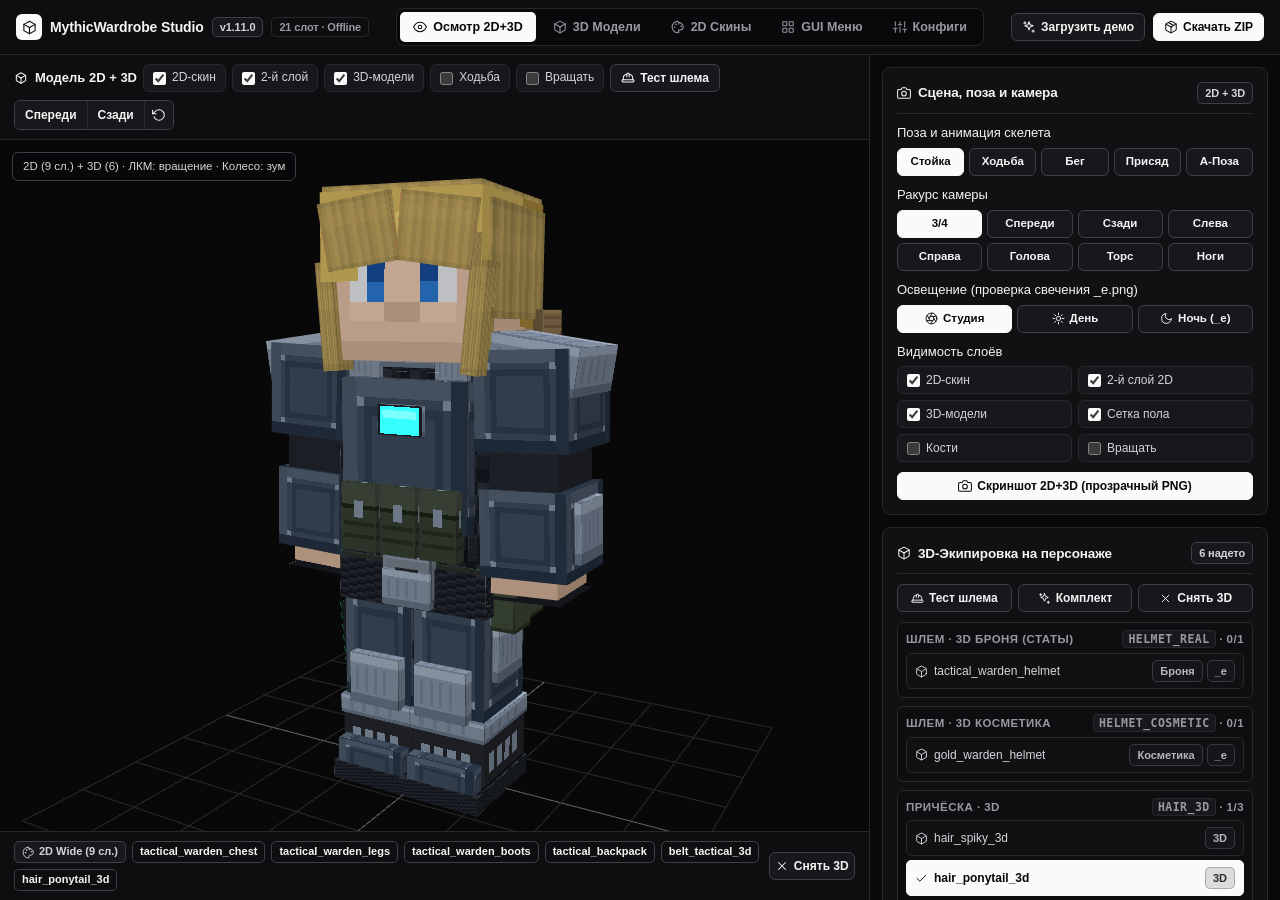
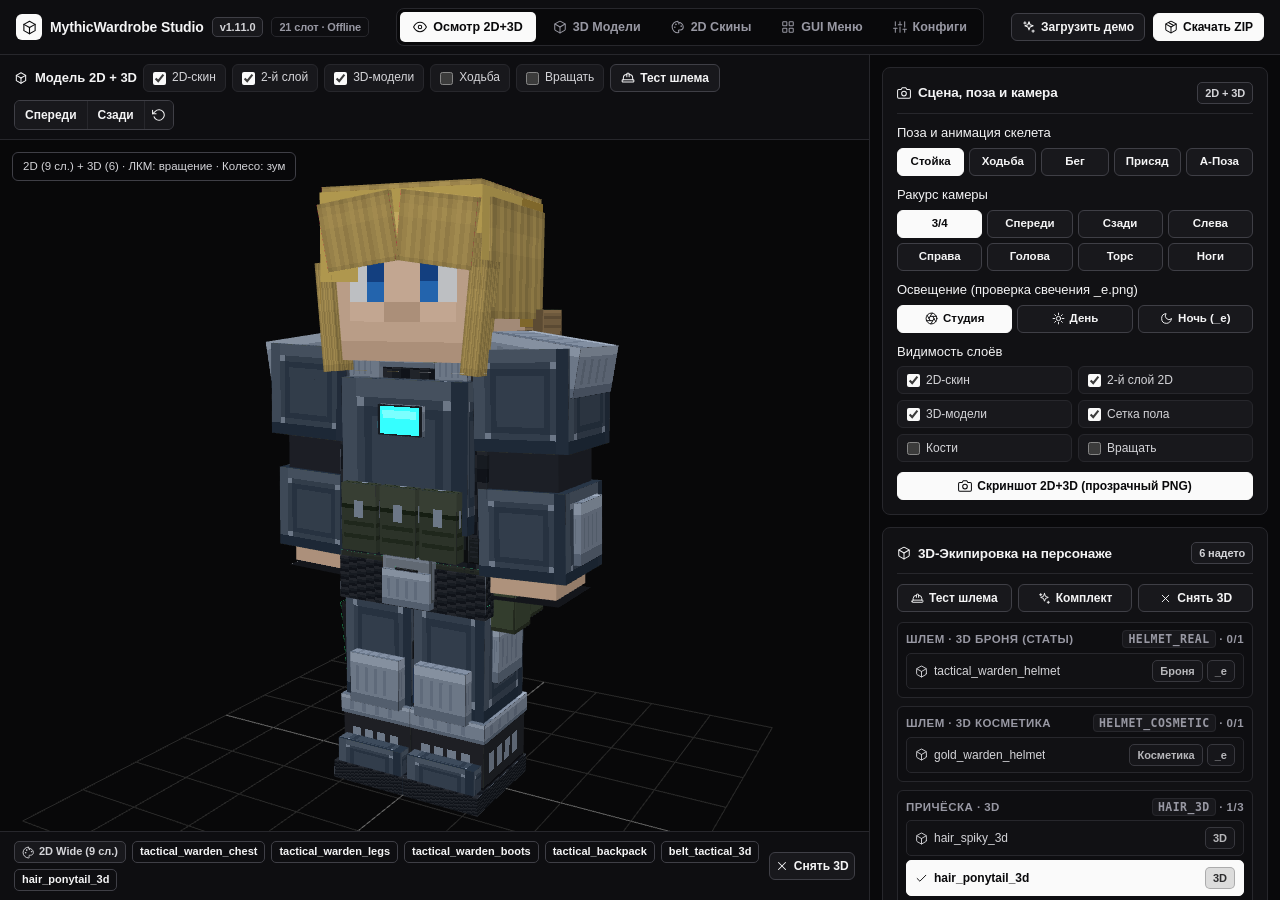
